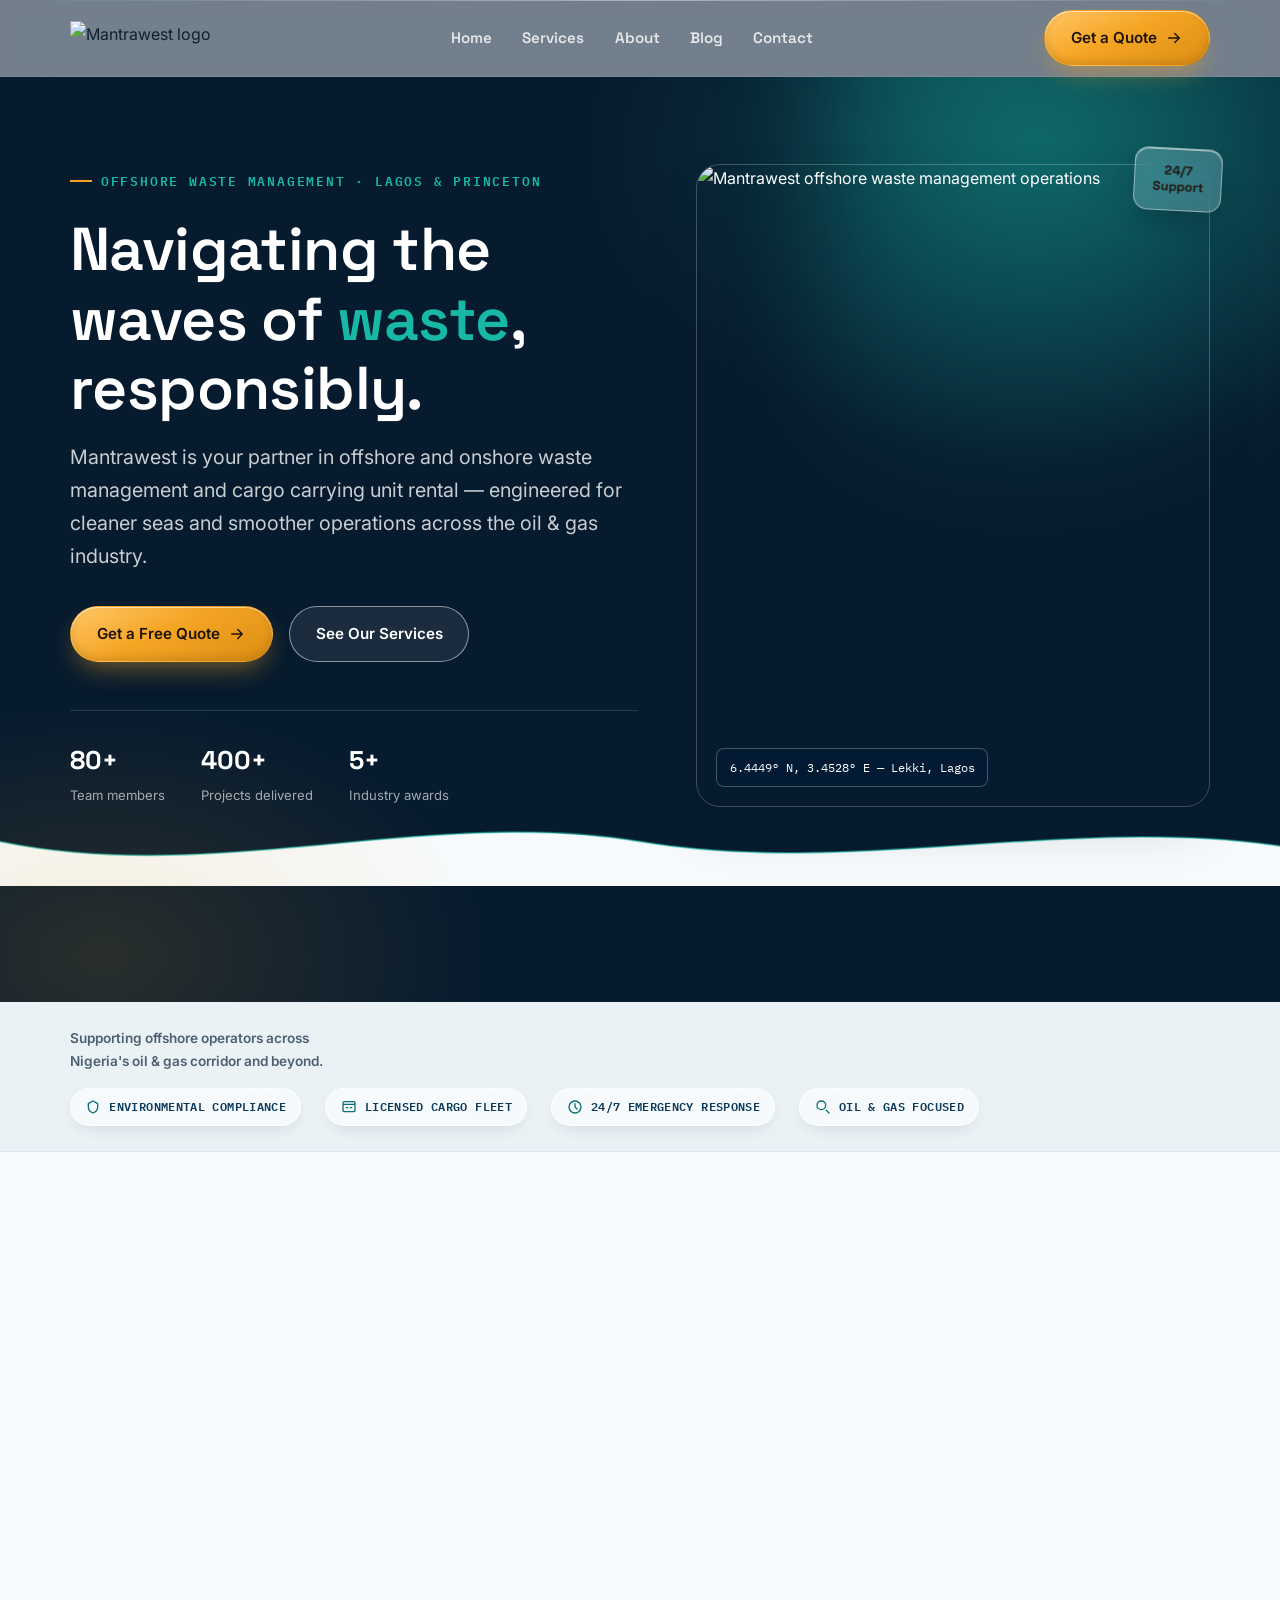
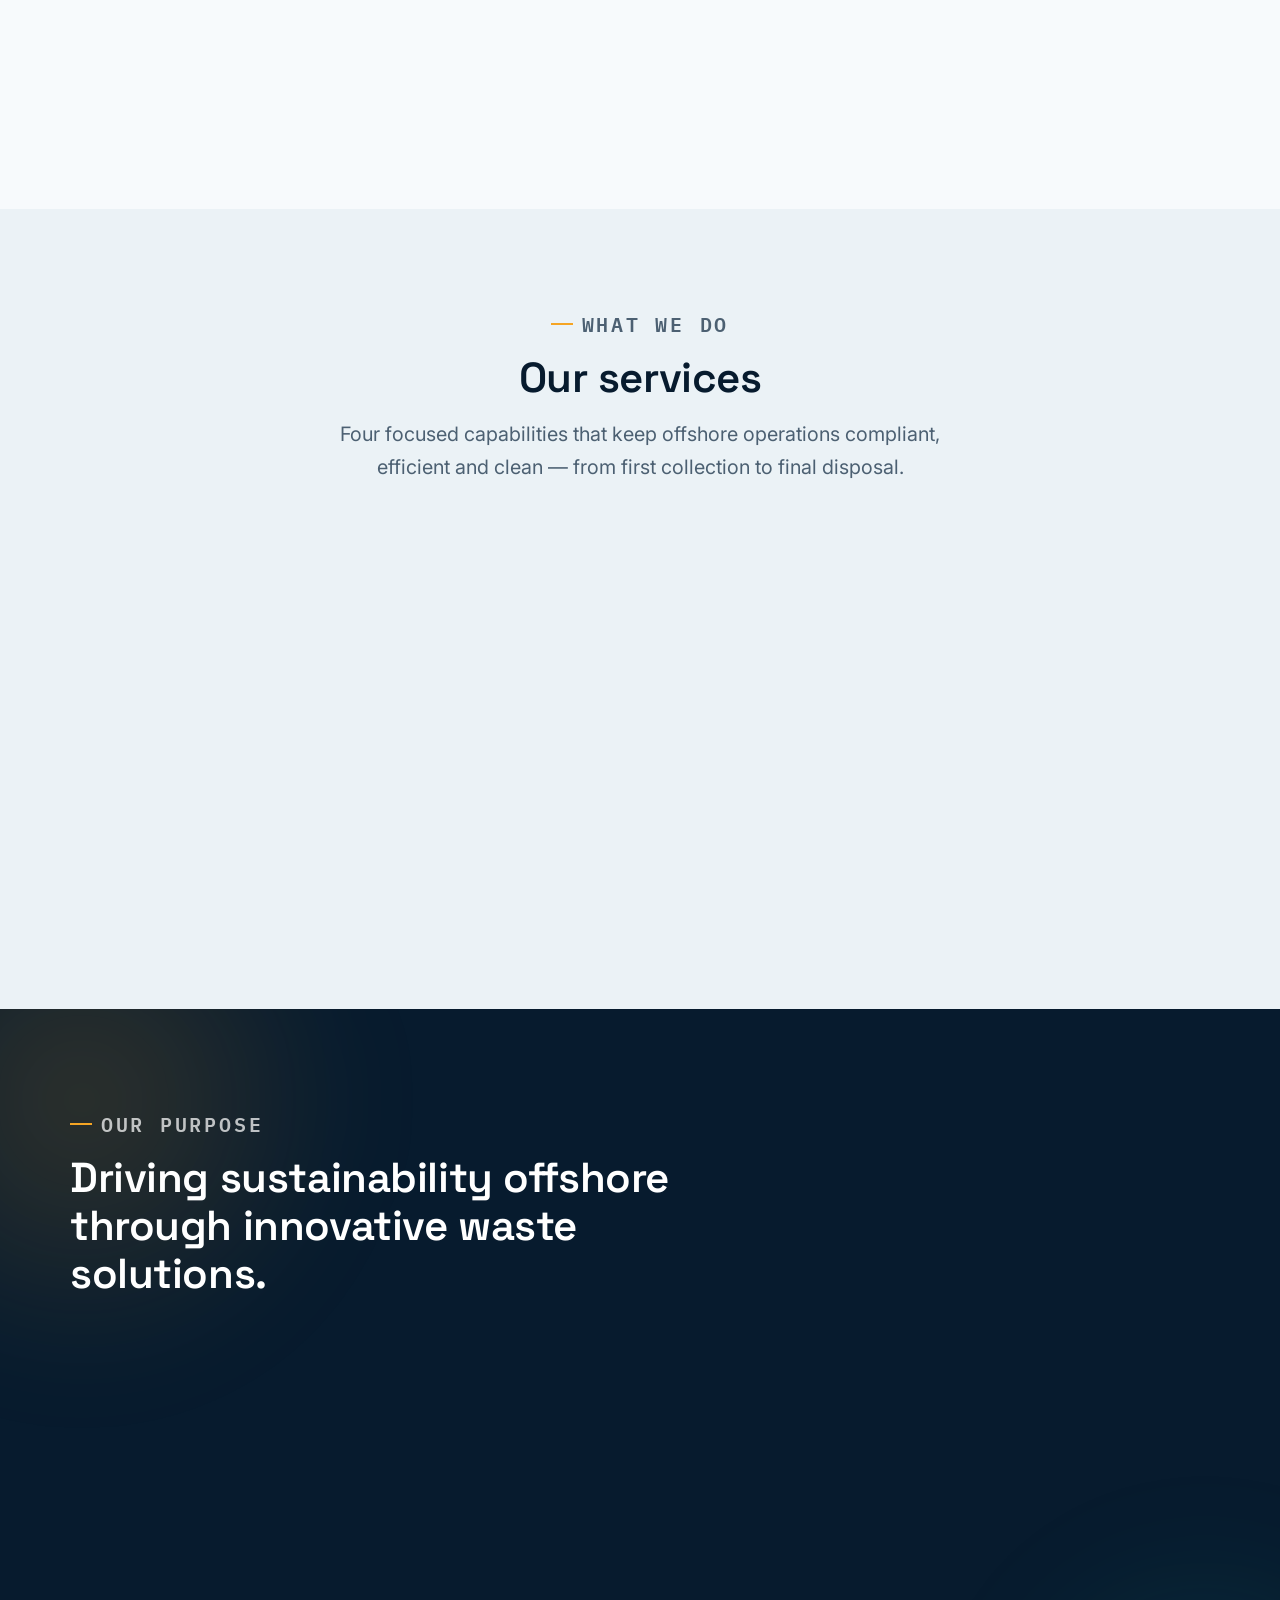
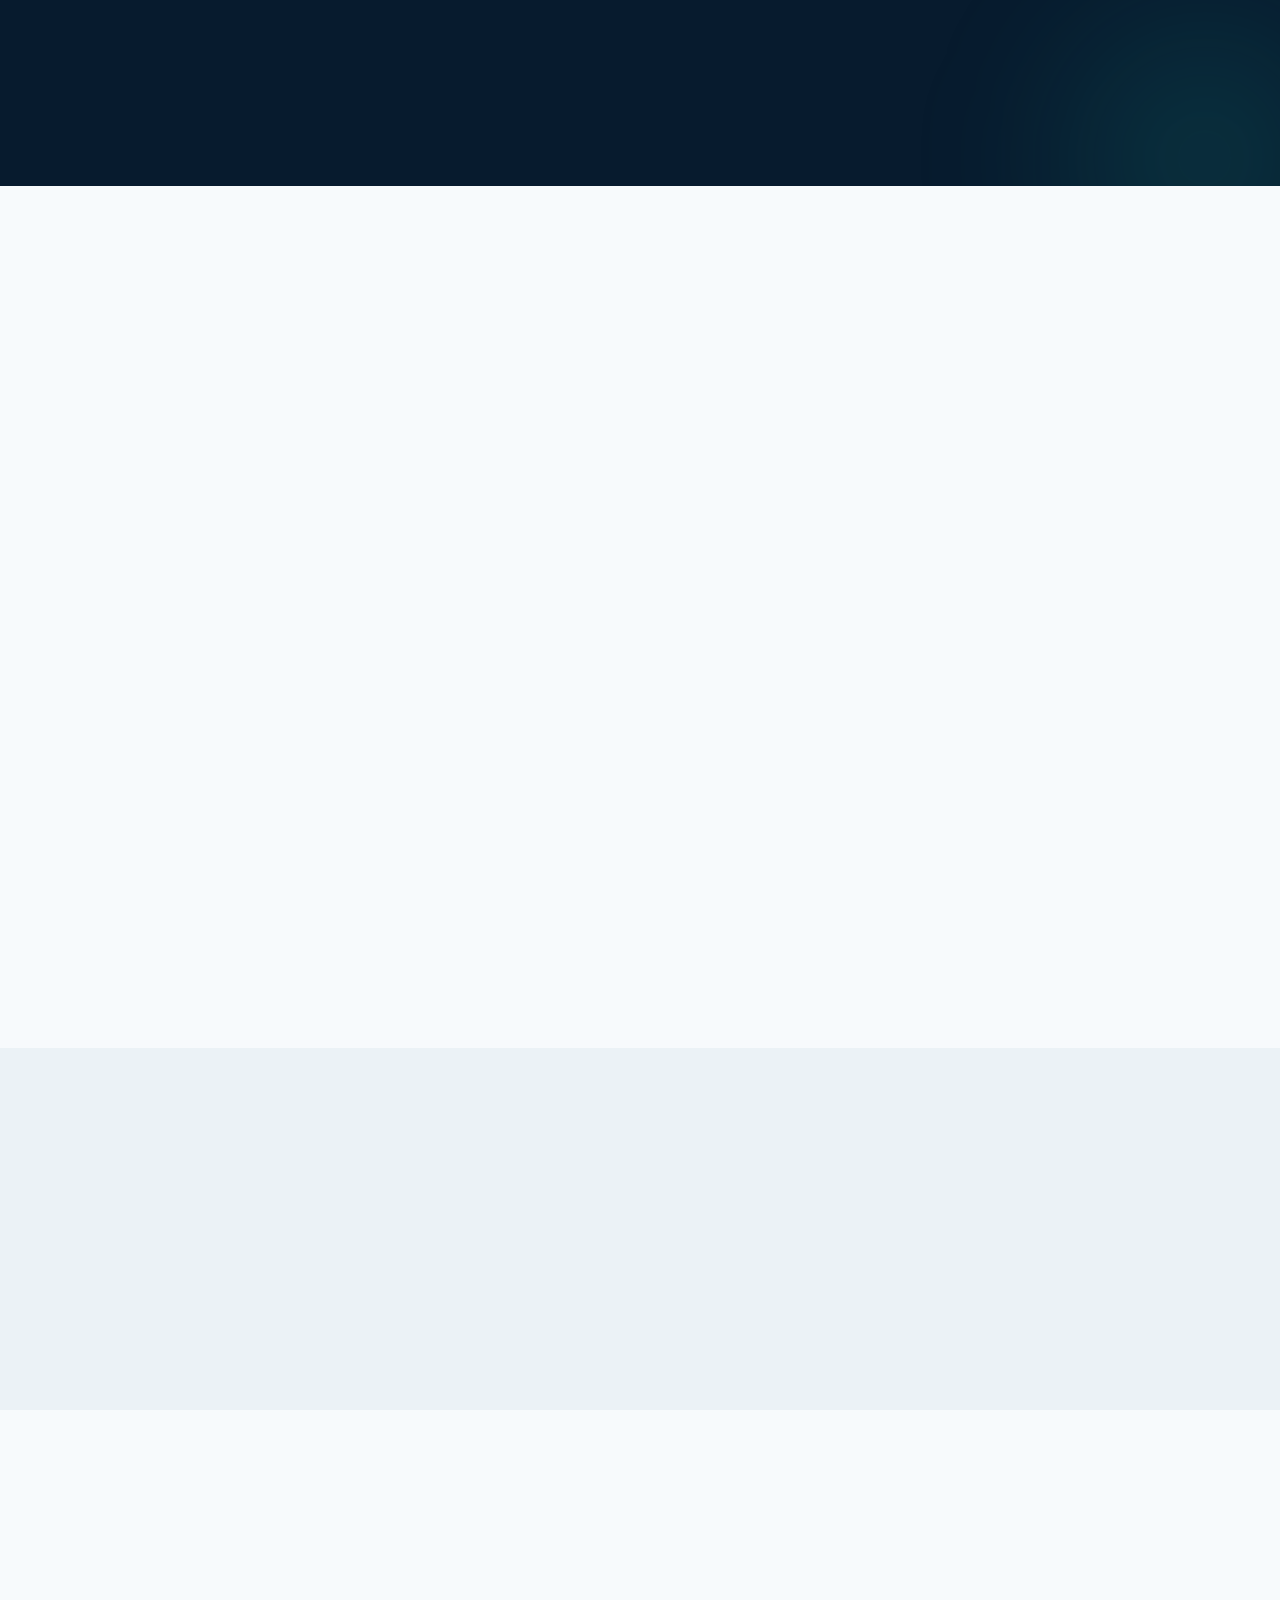
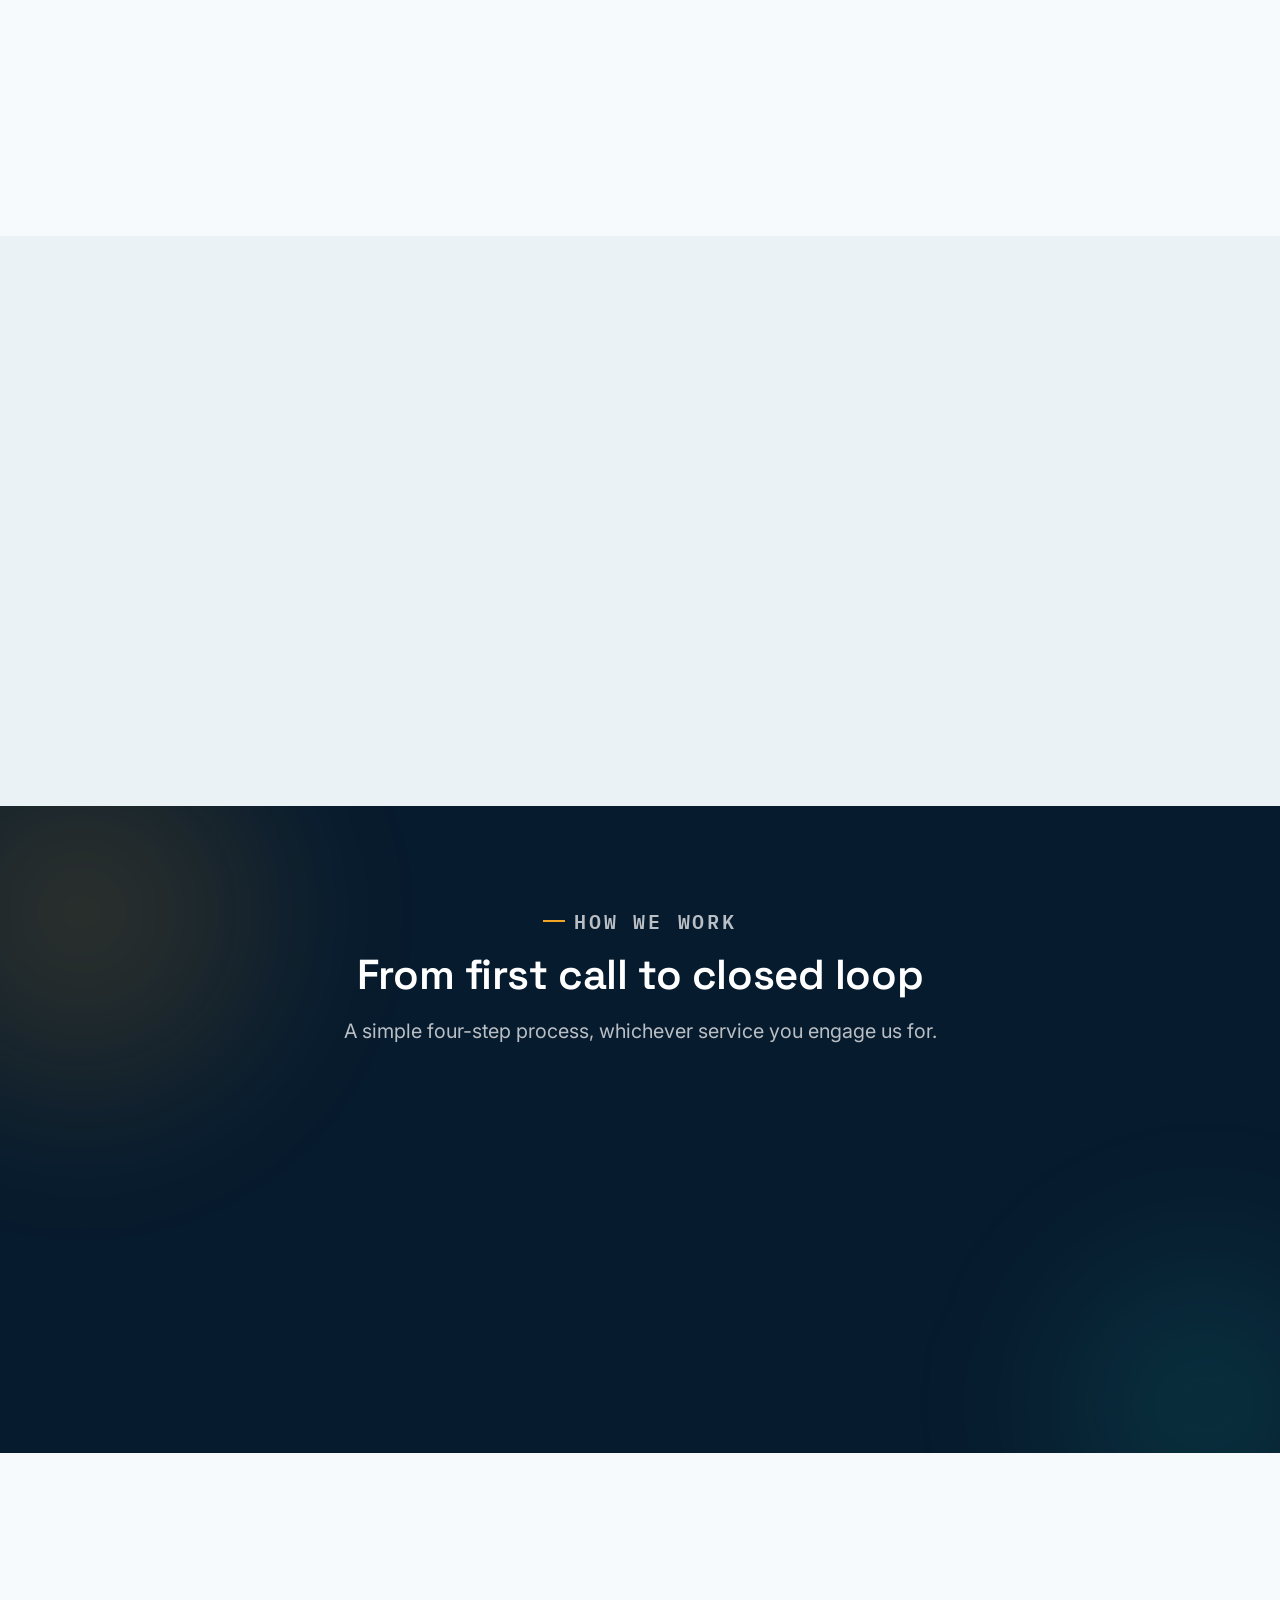
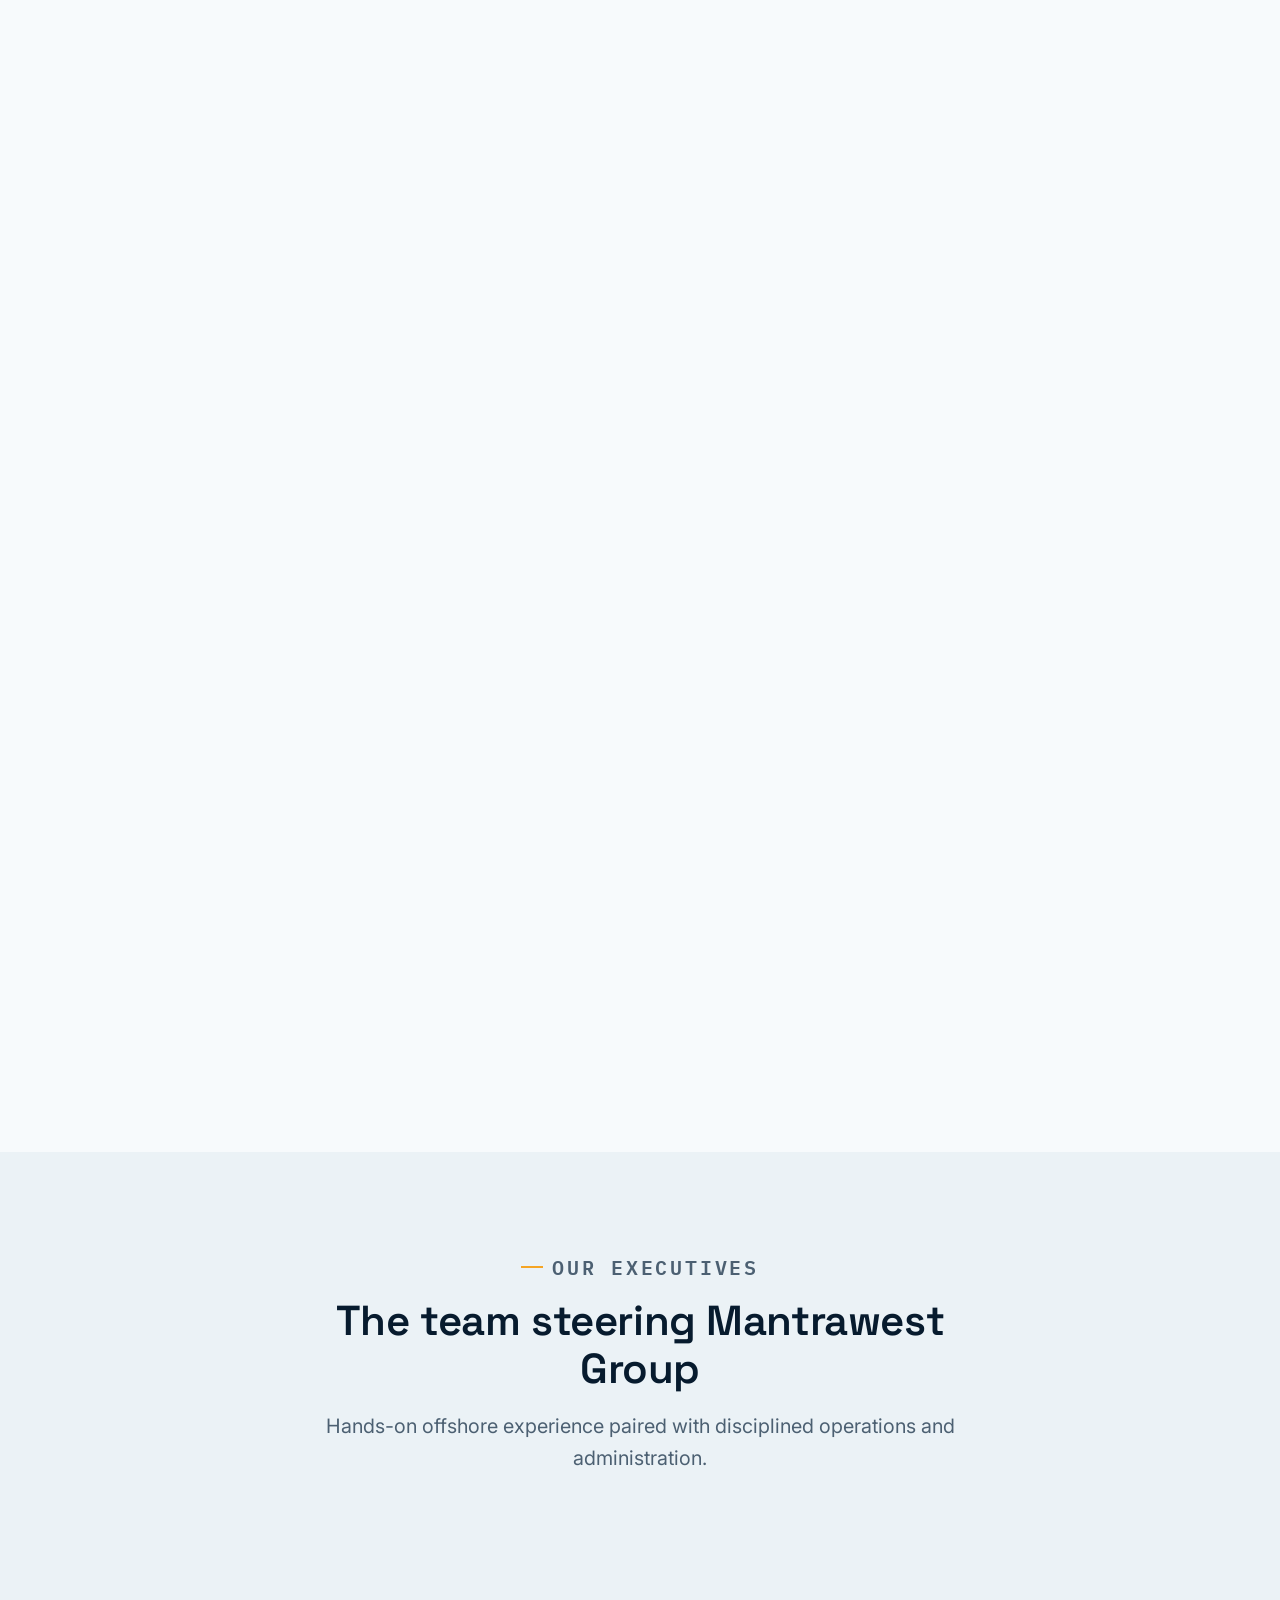
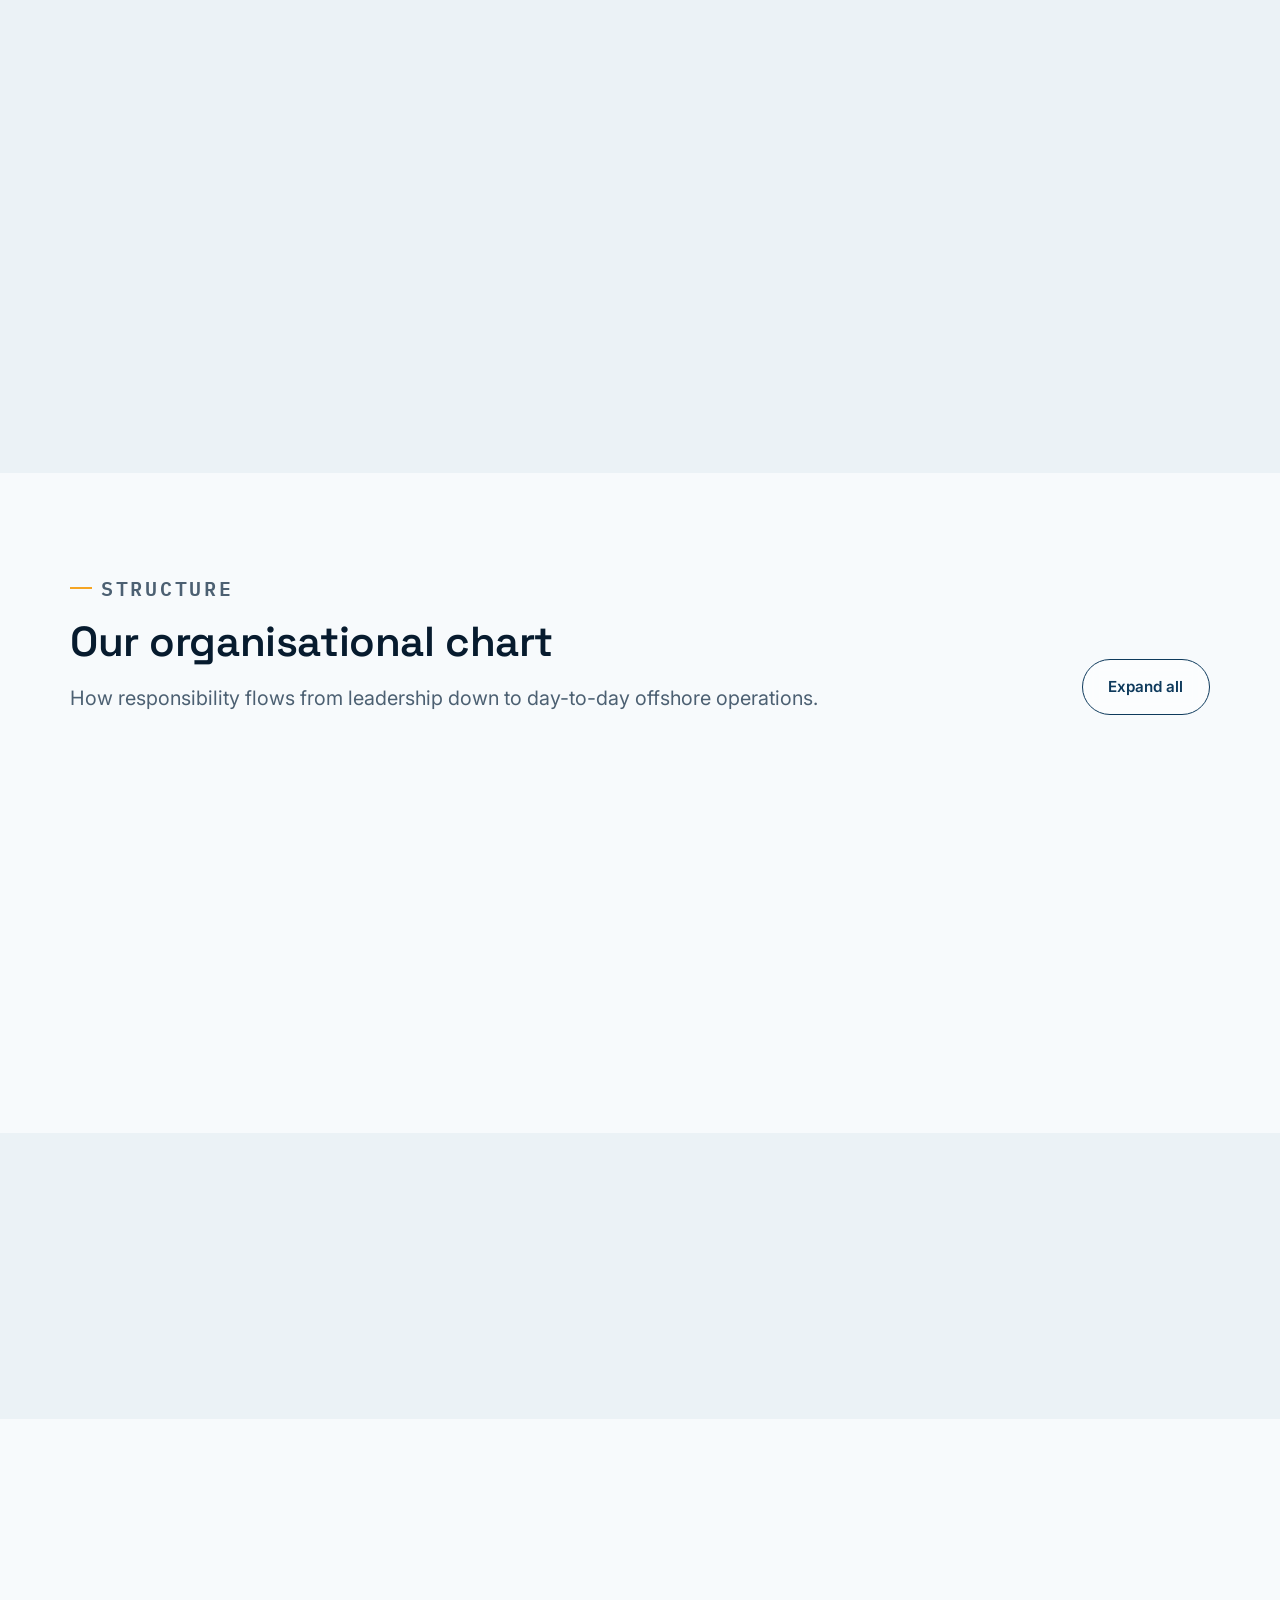
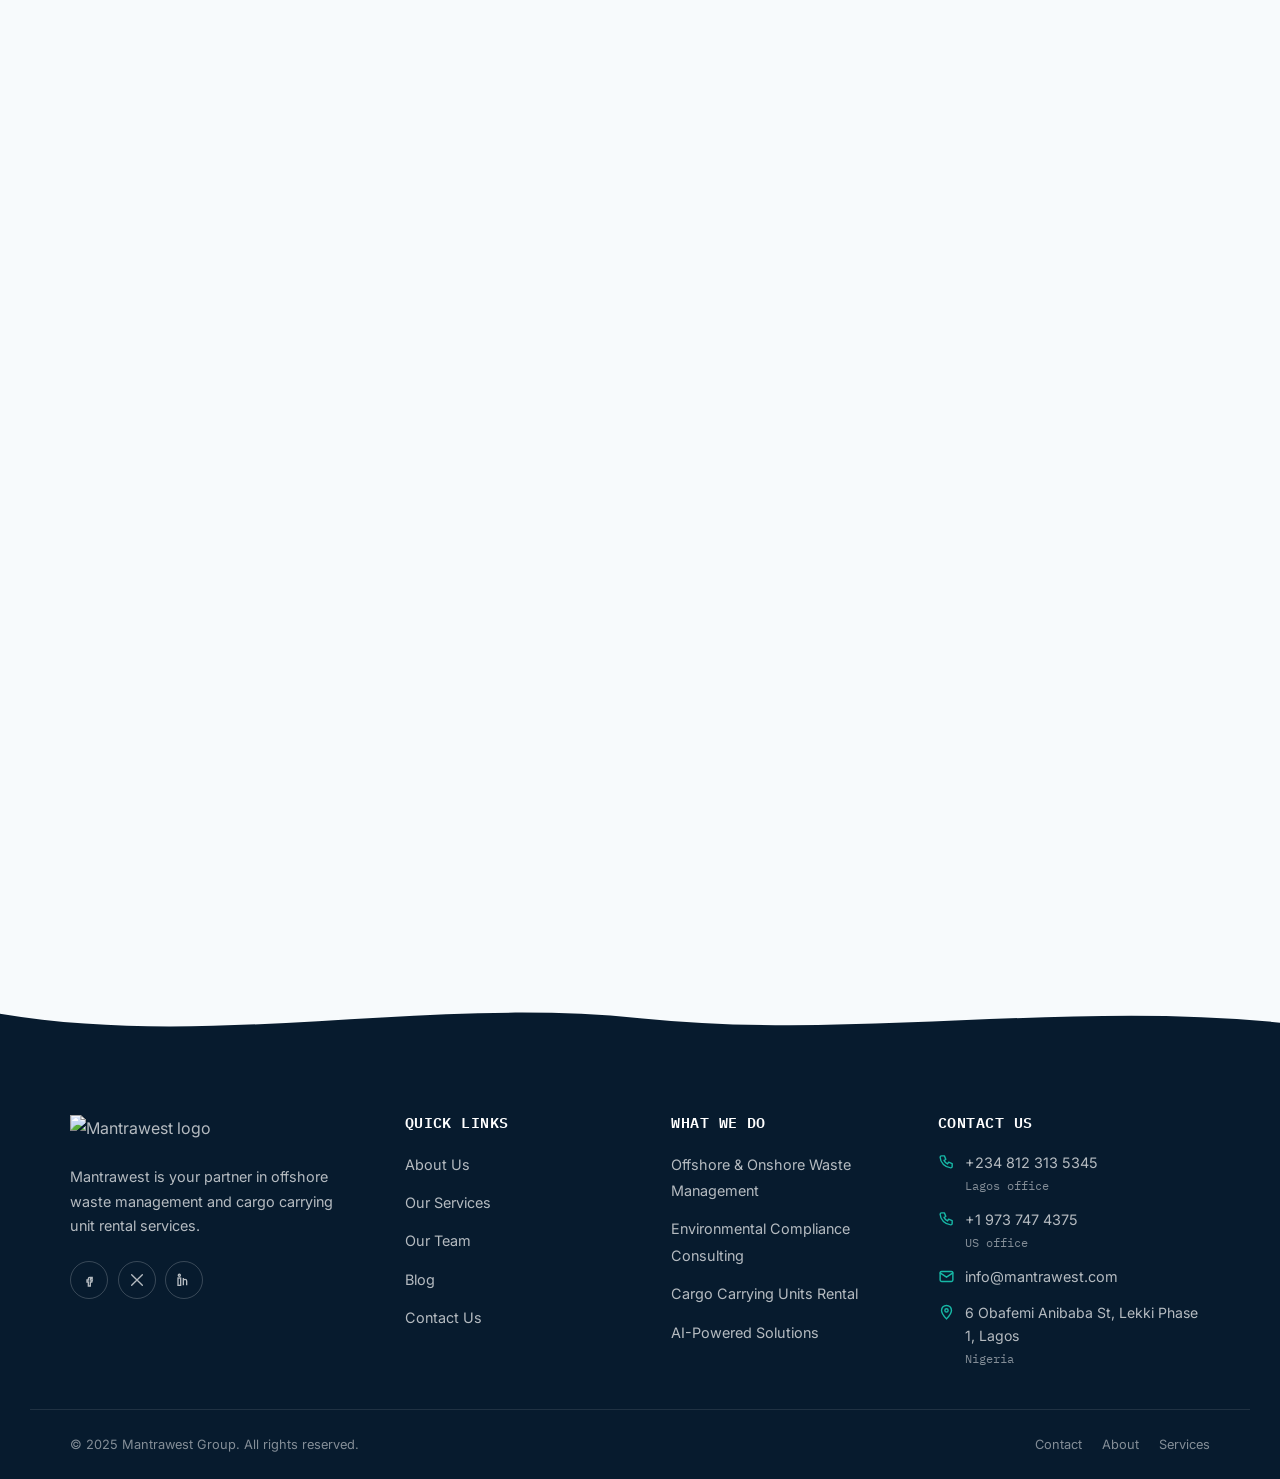
==== index.html @ 7d17df95 "Refactor code structure for improved readability and maintainability" ====
<!DOCTYPE html>
<html lang="en">
<head>
<meta charset="UTF-8">
<meta name="viewport" content="width=device-width, initial-scale=1.0">
<title>Mantrawest | Offshore Waste Management, Compliance &amp; Cargo Unit Rental — Lagos</title>
<meta name="description" content="Mantrawest delivers offshore &amp; onshore waste management, environmental compliance consulting, cargo carrying unit rental and AI-powered solutions for the oil &amp; gas industry, based in Lagos, Nigeria.">
<link rel="canonical" href="https://mantrawest.com/">
<meta property="og:type" content="website">
<meta property="og:title" content="Mantrawest | Navigating the Waves of Waste">
<meta property="og:description" content="Offshore solutions for cleaner seas and smoother operations.">
<meta property="og:image" content="https://mantrawest.com/public/waste/adminAssets/images/about/about_1738656775.jpg">
<meta name="theme-color" content="#071B2E">
<link rel="icon" href="https://mantrawest.com/waste/frontpageAssets/images/logo/logo-02.png">
<link rel="preconnect" href="https://fonts.googleapis.com">
<link rel="preconnect" href="https://fonts.gstatic.com" crossorigin>
<link href="https://fonts.googleapis.com/css2?family=Space+Grotesk:wght@500;600;700&family=Inter:wght@400;500;600;700&family=IBM+Plex+Mono:wght@500;600&display=swap" rel="stylesheet">
<link rel="stylesheet" href="style.css">
</head>
<body data-page="onepage">
<a class="skip-link" href="#main">Skip to main content</a>
<div class="scroll-progress" id="scrollProgress" aria-hidden="true"></div>
<span id="top"></span>

<header class="site-header">
  <div class="container header-inner">
    <a href="#top" class="brand" aria-label="Mantrawest — Home">
      <img src="https://mantrawest.com/waste/frontpageAssets/images/logo/logo-02.png" alt="Mantrawest logo" class="brand-logo" width="150" height="34">
    </a>
    <nav class="main-nav" id="mainNav" aria-label="Primary">
      <ul class="nav-list">
        <li><a href="#top" class="nav-link" data-nav="home">Home</a></li>
        <li><a href="#services-page" class="nav-link" data-nav="services">Services</a></li>
        <li><a href="#about" class="nav-link" data-nav="about">About</a></li>
        <li><a href="#blog" class="nav-link" data-nav="blog">Blog</a></li>
        <li><a href="#quote-form" class="nav-link" data-nav="contact">Contact</a></li>
      </ul>
      <button type="button" class="nav-portal-link" data-open-modal>Client login →</button>
    </nav>
    <div class="header-actions">
      <a href="#quote-form" class="btn btn-amber header-cta">
        Get a Quote
        <svg viewBox="0 0 24 24" fill="none" stroke="currentColor" stroke-width="2"><path stroke-linecap="round" stroke-linejoin="round" d="M5 12h14m-6-6l6 6-6 6"/></svg>
      </a>
      <button type="button" class="nav-toggle" id="navToggle" aria-expanded="false" aria-controls="mainNav" aria-label="Open menu">
        <span class="nav-toggle-bar"></span><span class="nav-toggle-bar"></span><span class="nav-toggle-bar"></span>
      </button>
    </div>
  </div>
</header>
<div class="nav-backdrop" id="navBackdrop"></div>

<main id="main">


  <!-- ============================== HERO ============================== -->
  <section class="hero">
    <div class="container hero-grid">
      <div class="hero-copy">
        <p class="eyebrow">Offshore Waste Management · Lagos &amp; Princeton</p>
        <h1>Navigating the waves of <em>waste</em>, responsibly.</h1>
        <p class="hero-lead">Mantrawest is your partner in offshore and onshore waste management and cargo carrying unit rental — engineered for cleaner seas and smoother operations across the oil &amp; gas industry.</p>
        <div class="hero-actions">
          <a href="#quote-form" class="btn btn-amber">
            Get a Free Quote
            <svg viewBox="0 0 24 24" fill="none" stroke="currentColor" stroke-width="2"><path stroke-linecap="round" stroke-linejoin="round" d="M5 12h14m-6-6l6 6-6 6"/></svg>
          </a>
          <a href="#services" class="btn btn-outline-light">See Our Services</a>
        </div>
        <div class="hero-stats">
          <div class="hero-stat"><b>80+</b><span>Team members</span></div>
          <div class="hero-stat"><b>400+</b><span>Projects delivered</span></div>
          <div class="hero-stat"><b>5+</b><span>Industry awards</span></div>
        </div>
      </div>

      <div class="hero-media">
        <div class="hero-badge">24/7<br>Support</div>
        <div class="hero-media-frame glass-shine">
          <img src="https://mantrawest.com/public/waste/adminAssets/images/about/about_1738656775.jpg" alt="Mantrawest offshore waste management operations" width="640" height="800" loading="eager">
        </div>
        <div class="hero-coord">6.4449° N, 3.4528° E — Lekki, Lagos</div>
      </div>
    </div>

    <svg class="depth-divider" viewBox="0 0 1440 90" preserveAspectRatio="none" aria-hidden="true">
      <path d="M0,40 C 240,90 480,0 720,40 C 960,80 1200,10 1440,45 L1440,90 L0,90 Z" fill="var(--foam)"/>
      <path d="M0,40 C 240,90 480,0 720,40 C 960,80 1200,10 1440,45" fill="none" stroke="rgba(23,184,166,.55)" stroke-width="2"/>
    </svg>
  </section>

  <!-- ============================== TRUST STRIP ============================== -->
  <div class="trust-strip">
    <div class="container trust-strip-inner">
      <p class="trust-strip-label">Supporting offshore operators across Nigeria's oil &amp; gas corridor and beyond.</p>
      <div class="trust-badges">
        <span class="trust-badge"><svg viewBox="0 0 24 24" fill="none" stroke="currentColor" stroke-width="2"><path stroke-linecap="round" stroke-linejoin="round" d="M12 3l7 4v5c0 4.5-3 7.5-7 9-4-1.5-7-4.5-7-9V7l7-4z"/></svg>Environmental compliance</span>
        <span class="trust-badge"><svg viewBox="0 0 24 24" fill="none" stroke="currentColor" stroke-width="2"><path stroke-linecap="round" stroke-linejoin="round" d="M21 8V6a2 2 0 00-2-2H5a2 2 0 00-2 2v2m18 0v9a2 2 0 01-2 2H5a2 2 0 01-2-2V8m18 0H3m5 5h2m4 0h2"/></svg>Licensed cargo fleet</span>
        <span class="trust-badge"><svg viewBox="0 0 24 24" fill="none" stroke="currentColor" stroke-width="2"><circle cx="12" cy="12" r="9"/><path stroke-linecap="round" stroke-linejoin="round" d="M12 7v5l3 3"/></svg>24/7 emergency response</span>
        <span class="trust-badge"><svg viewBox="0 0 24 24" fill="none" stroke="currentColor" stroke-width="2"><path stroke-linecap="round" stroke-linejoin="round" d="M9.5 3a6.5 6.5 0 100 13 6.5 6.5 0 000-13zM21 21l-4.35-4.35"/></svg>Oil &amp; gas focused</span>
      </div>
    </div>
  </div>

  <!-- ============================== ABOUT PREVIEW ============================== -->
  <section class="section" id="about-preview">
    <div class="container">
      <div class="split reveal">
        <div class="split-media">
          <img src="https://mantrawest.com/public/waste/frontpageAssets/images/about/about-1.jpg" alt="Mantrawest team reviewing offshore waste operations" width="560" height="460" loading="lazy">
          <div class="split-media-tag">
            <svg viewBox="0 0 24 24" fill="none" stroke="currentColor" stroke-width="2"><path stroke-linecap="round" stroke-linejoin="round" d="M12 3l7 4v5c0 4.5-3 7.5-7 9-4-1.5-7-4.5-7-9V7l7-4z"/></svg>
            <div><b>Since day one</b><span>Compliance-first operations</span></div>
          </div>
        </div>
        <div class="split-copy">
          <p class="eyebrow">About Mantrawest</p>
          <h2>We strive to safeguard our oceans and empower our clients.</h2>
          <p style="color:var(--ink-soft); font-size:var(--fs-lead); margin-top:1rem;">We're dedicated to reliable cargo carrying unit rental, expert waste collection and disposal, environmental compliance consulting, and customised waste solutions — delivered with integrity, collaboration and continuous improvement.</p>
          <ul class="check-list">
            <li><svg viewBox="0 0 24 24" fill="none" stroke="currentColor" stroke-width="2"><path stroke-linecap="round" stroke-linejoin="round" d="M5 13l4 4L19 7"/></svg>Offshore &amp; onshore waste collection and disposal</li>
            <li><svg viewBox="0 0 24 24" fill="none" stroke="currentColor" stroke-width="2"><path stroke-linecap="round" stroke-linejoin="round" d="M5 13l4 4L19 7"/></svg>Environmental compliance consulting</li>
            <li><svg viewBox="0 0 24 24" fill="none" stroke="currentColor" stroke-width="2"><path stroke-linecap="round" stroke-linejoin="round" d="M5 13l4 4L19 7"/></svg>Cargo carrying unit rental and logistics</li>
            <li><svg viewBox="0 0 24 24" fill="none" stroke="currentColor" stroke-width="2"><path stroke-linecap="round" stroke-linejoin="round" d="M5 13l4 4L19 7"/></svg>AI-powered monitoring and reporting</li>
          </ul>
          <a href="#about" class="btn btn-outline-dark" style="margin-top:1.75rem;">
            Learn more about us
            <svg viewBox="0 0 24 24" fill="none" stroke="currentColor" stroke-width="2"><path stroke-linecap="round" stroke-linejoin="round" d="M5 12h14m-6-6l6 6-6 6"/></svg>
          </a>
        </div>
      </div>
    </div>
  </section>

  <!-- ============================== SERVICES ============================== -->
  <section class="section section--alt" id="services">
    <div class="container">
      <div class="section-head center">
        <p class="eyebrow">What we do</p>
        <h2>Our services</h2>
        <p>Four focused capabilities that keep offshore operations compliant, efficient and clean — from first collection to final disposal.</p>
      </div>

      <div class="grid grid-4">
        <div class="service-card glass-shine reveal">
          <div class="service-card-icon"><svg viewBox="0 0 24 24" fill="none" stroke="currentColor" stroke-width="2"><path stroke-linecap="round" stroke-linejoin="round" d="M7 7l-3 5 3 5M17 7l3 5-3 5M14 4l-4 16"/></svg></div>
          <h3>Offshore &amp; Onshore Waste Management</h3>
          <p>Specialised waste handling for the oil &amp; gas industry, ensuring proper disposal and full environmental compliance at every stage.</p>
          <a href="#quote-form" class="btn-ghost" data-service-request="offshore-onshore-waste-management-solutions">
            Request this service
            <svg viewBox="0 0 24 24" fill="none" stroke="currentColor" stroke-width="2"><path stroke-linecap="round" stroke-linejoin="round" d="M5 12h14m-6-6l6 6-6 6"/></svg>
          </a>
        </div>

        <div class="service-card glass-shine reveal reveal-delay-1">
          <div class="service-card-icon"><svg viewBox="0 0 24 24" fill="none" stroke="currentColor" stroke-width="2"><path stroke-linecap="round" stroke-linejoin="round" d="M12 3l7 4v5c0 4.5-3 7.5-7 9-4-1.5-7-4.5-7-9V7l7-4z M9.5 12l1.8 1.8L15 10"/></svg></div>
          <h3>Environmental Compliance Consulting</h3>
          <p>Helping clients navigate complex regulations and maintain compliance with environmental standards for offshore waste management.</p>
          <a href="#quote-form" class="btn-ghost" data-service-request="environmental-compliance-consulting">
            Request this service
            <svg viewBox="0 0 24 24" fill="none" stroke="currentColor" stroke-width="2"><path stroke-linecap="round" stroke-linejoin="round" d="M5 12h14m-6-6l6 6-6 6"/></svg>
          </a>
        </div>

        <div class="service-card glass-shine reveal reveal-delay-2">
          <div class="service-card-icon"><svg viewBox="0 0 24 24" fill="none" stroke="currentColor" stroke-width="2"><rect x="3" y="7" width="18" height="12" rx="1.5"/><path stroke-linecap="round" stroke-linejoin="round" d="M3 12h18M9 7v12m6-12v12"/></svg></div>
          <h3>Cargo Carrying Units Rental</h3>
          <p>A wide range of cargo containers and units available for efficient transportation and storage of materials offshore.</p>
          <a href="#quote-form" class="btn-ghost" data-service-request="cargo-carrying-units-rental">
            Request this service
            <svg viewBox="0 0 24 24" fill="none" stroke="currentColor" stroke-width="2"><path stroke-linecap="round" stroke-linejoin="round" d="M5 12h14m-6-6l6 6-6 6"/></svg>
          </a>
        </div>

        <div class="service-card glass-shine reveal reveal-delay-3">
          <div class="service-card-icon"><svg viewBox="0 0 24 24" fill="none" stroke="currentColor" stroke-width="2"><path stroke-linecap="round" stroke-linejoin="round" d="M12 2v4M12 18v4M4.9 4.9l2.8 2.8M16.3 16.3l2.8 2.8M2 12h4m12 0h4M4.9 19.1l2.8-2.8M16.3 7.7l2.8-2.8"/><circle cx="12" cy="12" r="3.2"/></svg></div>
          <h3>AI-Powered Solutions</h3>
          <p>Predictive analytics and automated reporting that help clients forecast waste volumes and streamline compliance workflows.</p>
          <a href="#quote-form" class="btn-ghost" data-service-request="ai-powered-solutions">
            Request this service
            <svg viewBox="0 0 24 24" fill="none" stroke="currentColor" stroke-width="2"><path stroke-linecap="round" stroke-linejoin="round" d="M5 12h14m-6-6l6 6-6 6"/></svg>
          </a>
        </div>
      </div>
    </div>
  </section>

  <!-- ============================== MISSION / VISION ============================== -->
  <section class="section section--dark" id="mission-vision">
    <div class="container">
      <div class="section-head">
        <p class="eyebrow">Our purpose</p>
        <h2>Driving sustainability offshore through innovative waste solutions.</h2>
      </div>
      <div class="mv-grid">
        <div class="mv-card glass-shine reveal">
          <p class="eyebrow">Mission</p>
          <h3>Smart, tailored service</h3>
          <p>Our mission is to drive progress and sustainability through smart, tailored services that meet the unique needs of every client we serve.</p>
        </div>
        <div class="mv-card glass-shine reveal reveal-delay-1">
          <p class="eyebrow">Vision</p>
          <h3>Premier industry leadership</h3>
          <p>To be the premier provider of offshore waste management solutions, driving sustainability and excellence in every aspect of our operations.</p>
        </div>
      </div>

      <div class="pillars">
        <div class="pillar reveal">
          <svg viewBox="0 0 24 24" fill="none" stroke="currentColor" stroke-width="2"><path stroke-linecap="round" stroke-linejoin="round" d="M12 3l7 4v5c0 4.5-3 7.5-7 9-4-1.5-7-4.5-7-9V7l7-4z"/></svg>
          <div><h4>Environmental stewardship</h4><p>Leading with technologies and practices that minimise offshore waste and protect marine ecosystems.</p></div>
        </div>
        <div class="pillar reveal reveal-delay-1">
          <svg viewBox="0 0 24 24" fill="none" stroke="currentColor" stroke-width="2"><path stroke-linecap="round" stroke-linejoin="round" d="M12 2l2.4 6.6L21 11l-6.6 2.4L12 20l-2.4-6.6L3 11l6.6-2.4z"/></svg>
          <div><h4>Global sustainability leadership</h4><p>Setting the standard for responsible business practice across every market we operate in.</p></div>
        </div>
        <div class="pillar reveal reveal-delay-2">
          <svg viewBox="0 0 24 24" fill="none" stroke="currentColor" stroke-width="2"><circle cx="12" cy="12" r="9"/><path stroke-linecap="round" stroke-linejoin="round" d="M8.5 12.5l2.3 2.3L16 9.5"/></svg>
          <div><h4>Client-centric excellence</h4><p>Exceeding expectations with tailored solutions and unmatched expertise in every engagement.</p></div>
        </div>
      </div>
    </div>
  </section>

  <!-- ============================== WHY CHOOSE US ============================== -->
  <section class="section" id="why-choose-us">
    <div class="container">
      <div class="split reverse reveal">
        <div class="split-media">
          <img src="https://mantrawest.com/waste/adminAssets/images/about/about_1738779586.jpg" alt="Mantrawest offshore waste handling in progress" width="560" height="460" loading="lazy">
        </div>
        <div class="split-copy">
          <p class="eyebrow">Why choose us</p>
          <h2>We strive to safeguard our oceans and empower our clients.</h2>
          <p style="color:var(--ink-soft); font-size:var(--fs-lead); margin-top:1rem;">From collection to compliance reporting, our team brings hands-on offshore experience and round-the-clock support to every engagement.</p>
        </div>
      </div>

      <div class="grid grid-3 mt-lg">
        <div class="value-card glass-shine reveal">
          <div class="value-card-icon"><svg viewBox="0 0 24 24" fill="none" stroke="currentColor" stroke-width="2"><path stroke-linecap="round" stroke-linejoin="round" d="M12 3l7 4v5c0 4.5-3 7.5-7 9-4-1.5-7-4.5-7-9V7l7-4z"/></svg></div>
          <h3>Environmental responsibility</h3>
          <p>Sustainable practice in every service we offer, minimising environmental impact and protecting marine ecosystems.</p>
        </div>
        <div class="value-card glass-shine reveal reveal-delay-1">
          <div class="value-card-icon"><svg viewBox="0 0 24 24" fill="none" stroke="currentColor" stroke-width="2"><path stroke-linecap="round" stroke-linejoin="round" d="M20 7l-9 9-5-5M4 17l4 4M20 17l-4 4"/></svg></div>
          <h3>Expertise &amp; experience</h3>
          <p>Years of industry experience behind every project, delivering solutions tailored to your specific operational needs.</p>
        </div>
        <div class="value-card glass-shine reveal reveal-delay-2">
          <div class="value-card-icon"><svg viewBox="0 0 24 24" fill="none" stroke="currentColor" stroke-width="2"><circle cx="12" cy="12" r="9"/><path stroke-linecap="round" stroke-linejoin="round" d="M12 7v5l3 3"/></svg></div>
          <h3>24/7 customer support</h3>
          <p>A dedicated support team on call around the clock for concerns, emergencies and uninterrupted operations.</p>
        </div>
      </div>
    </div>
  </section>

  <!-- ============================== STATS ============================== -->
  <section class="section section--alt" id="stats">
    <div class="container">
      <div class="stats-band reveal">
        <div class="stat-block">
          <div class="stat-num" data-count-to="80"><span class="stat-num-value">0</span><small>+</small></div>
          <div class="stat-label">Team members</div>
        </div>
        <div class="stat-block">
          <div class="stat-num" data-count-to="400"><span class="stat-num-value">0</span><small>+</small></div>
          <div class="stat-label">Projects delivered</div>
        </div>
        <div class="stat-block">
          <div class="stat-num" data-count-to="110"><span class="stat-num-value">0</span><small>K+ t</small></div>
          <div class="stat-label">Waste responsibly managed</div>
        </div>
        <div class="stat-block">
          <div class="stat-num" data-count-to="5"><span class="stat-num-value">0</span><small>+</small></div>
          <div class="stat-label">Industry awards</div>
        </div>
      </div>
    </div>
  </section>

  <!-- ============================== CTA BANNER ============================== -->
  <section class="section" style="padding-top:0;">
    <div class="container">
      <div class="cta-banner reveal">
        <div class="cta-banner-copy">
          <h2>Ready to streamline your offshore operations?</h2>
          <p>Tell us about your site, vessel or facility — we'll put together a tailored waste management and compliance plan within one business day.</p>
        </div>
        <div class="cta-banner-actions">
          <a href="#quote-form" class="btn btn-amber">Get a Free Quote</a>
          <a href="tel:+2348123135345" class="btn btn-outline-light">
            <svg viewBox="0 0 24 24" fill="none" stroke="currentColor" stroke-width="2"><path stroke-linecap="round" stroke-linejoin="round" d="M5 4h4l2 5-2.5 1.5a11 11 0 005 5L15 13l5 2v4a2 2 0 01-2 2A16 16 0 013 6a2 2 0 012-2z"/></svg>
            Call us now
          </a>
        </div>
      </div>
    </div>
  </section>



<section id="services-page" class="section-anchor">

<!-- ============================== SERVICE 1 ============================== -->
  <section class="section" id="offshore-onshore-waste-management-solutions">
    <div class="container">
      <div class="split reveal">
        <div class="split-media">
          <img src="https://mantrawest.com/public/waste/adminAssets/images/services/service_1738113810.jpg" alt="Offshore and onshore waste management operations" width="560" height="420" loading="lazy">
        </div>
        <div class="split-copy">
          <p class="eyebrow">Service 01</p>
          <h2>Offshore &amp; Onshore Waste Management Solutions</h2>
          <p style="color:var(--ink-soft); font-size:var(--fs-lead); margin-top:1rem;">We specialise in offshore and onshore waste management, with a primary focus on the oil &amp; gas industry — ensuring proper disposal and environmental compliance at every step.</p>
          <ul class="check-list">
            <li><svg viewBox="0 0 24 24" fill="none" stroke="currentColor" stroke-width="2"><path stroke-linecap="round" stroke-linejoin="round" d="M5 13l4 4L19 7"/></svg>Hazardous &amp; non-hazardous waste segregation</li>
            <li><svg viewBox="0 0 24 24" fill="none" stroke="currentColor" stroke-width="2"><path stroke-linecap="round" stroke-linejoin="round" d="M5 13l4 4L19 7"/></svg>Offshore-to-onshore collection logistics</li>
            <li><svg viewBox="0 0 24 24" fill="none" stroke="currentColor" stroke-width="2"><path stroke-linecap="round" stroke-linejoin="round" d="M5 13l4 4L19 7"/></svg>Licensed, traceable disposal and documentation</li>
          </ul>
          <a href="#quote-form" class="btn btn-outline-dark" style="margin-top:1.75rem;" data-service-request="offshore-onshore-waste-management-solutions">
            Request this service
            <svg viewBox="0 0 24 24" fill="none" stroke="currentColor" stroke-width="2"><path stroke-linecap="round" stroke-linejoin="round" d="M5 12h14m-6-6l6 6-6 6"/></svg>
          </a>
        </div>
      </div>
    </div>
  </section>

  <!-- ============================== SERVICE 2 ============================== -->
  <section class="section section--alt" id="environmental-compliance-consulting">
    <div class="container">
      <div class="split reverse reveal">
        <div class="split-media">
          <img src="https://mantrawest.com/public/waste/adminAssets/images/services/service_1738114006.jpg" alt="Environmental compliance consulting session" width="560" height="420" loading="lazy">
        </div>
        <div class="split-copy">
          <p class="eyebrow">Service 02</p>
          <h2>Environmental Compliance Consulting</h2>
          <p style="color:var(--ink-soft); font-size:var(--fs-lead); margin-top:1rem;">We help clients navigate complex regulations and maintain compliance with environmental standards for offshore waste management, reducing risk at every stage of operation.</p>
          <ul class="check-list">
            <li><svg viewBox="0 0 24 24" fill="none" stroke="currentColor" stroke-width="2"><path stroke-linecap="round" stroke-linejoin="round" d="M5 13l4 4L19 7"/></svg>Regulatory gap assessments &amp; audits</li>
            <li><svg viewBox="0 0 24 24" fill="none" stroke="currentColor" stroke-width="2"><path stroke-linecap="round" stroke-linejoin="round" d="M5 13l4 4L19 7"/></svg>Permit &amp; documentation support</li>
            <li><svg viewBox="0 0 24 24" fill="none" stroke="currentColor" stroke-width="2"><path stroke-linecap="round" stroke-linejoin="round" d="M5 13l4 4L19 7"/></svg>Ongoing compliance monitoring</li>
          </ul>
          <a href="#quote-form" class="btn btn-outline-dark" style="margin-top:1.75rem;" data-service-request="environmental-compliance-consulting">
            Request this service
            <svg viewBox="0 0 24 24" fill="none" stroke="currentColor" stroke-width="2"><path stroke-linecap="round" stroke-linejoin="round" d="M5 12h14m-6-6l6 6-6 6"/></svg>
          </a>
        </div>
      </div>
    </div>
  </section>

  <!-- ============================== SERVICE 3 ============================== -->
  <section class="section" id="cargo-carrying-units-rental">
    <div class="container">
      <div class="split reveal">
        <div class="split-media">
          <img src="https://mantrawest.com/public/waste/adminAssets/images/services/service_1738114458.png" alt="Cargo carrying units available for rental" width="560" height="420" loading="lazy">
        </div>
        <div class="split-copy">
          <p class="eyebrow">Service 03</p>
          <h2>Cargo Carrying Units Rental</h2>
          <p style="color:var(--ink-soft); font-size:var(--fs-lead); margin-top:1rem;">A wide range of cargo containers and units for efficient transportation and storage of materials offshore, sized and configured to your operation.</p>
          <ul class="check-list">
            <li><svg viewBox="0 0 24 24" fill="none" stroke="currentColor" stroke-width="2"><path stroke-linecap="round" stroke-linejoin="round" d="M5 13l4 4L19 7"/></svg>Flexible short and long-term rental terms</li>
            <li><svg viewBox="0 0 24 24" fill="none" stroke="currentColor" stroke-width="2"><path stroke-linecap="round" stroke-linejoin="round" d="M5 13l4 4L19 7"/></svg>Offshore-rated container options</li>
            <li><svg viewBox="0 0 24 24" fill="none" stroke="currentColor" stroke-width="2"><path stroke-linecap="round" stroke-linejoin="round" d="M5 13l4 4L19 7"/></svg>Delivery, tracking and maintenance included</li>
          </ul>
          <a href="#quote-form" class="btn btn-outline-dark" style="margin-top:1.75rem;" data-service-request="cargo-carrying-units-rental">
            Request this service
            <svg viewBox="0 0 24 24" fill="none" stroke="currentColor" stroke-width="2"><path stroke-linecap="round" stroke-linejoin="round" d="M5 12h14m-6-6l6 6-6 6"/></svg>
          </a>
        </div>
      </div>
    </div>
  </section>

  <!-- ============================== SERVICE 4 ============================== -->
  <section class="section section--alt" id="ai-powered-solutions">
    <div class="container">
      <div class="split reverse reveal">
        <div class="split-media">
          <img src="https://mantrawest.com/public/waste/adminAssets/images/services/service_1738114546.jpg" alt="AI-powered monitoring dashboard for waste operations" width="560" height="420" loading="lazy">
        </div>
        <div class="split-copy">
          <p class="eyebrow">Service 04</p>
          <h2>AI-Powered Solutions</h2>
          <p style="color:var(--ink-soft); font-size:var(--fs-lead); margin-top:1rem;">Predictive analytics and automated reporting that help clients forecast waste volumes, flag compliance risks early, and streamline day-to-day reporting.</p>
          <ul class="check-list">
            <li><svg viewBox="0 0 24 24" fill="none" stroke="currentColor" stroke-width="2"><path stroke-linecap="round" stroke-linejoin="round" d="M5 13l4 4L19 7"/></svg>Waste-volume forecasting</li>
            <li><svg viewBox="0 0 24 24" fill="none" stroke="currentColor" stroke-width="2"><path stroke-linecap="round" stroke-linejoin="round" d="M5 13l4 4L19 7"/></svg>Automated compliance document review</li>
            <li><svg viewBox="0 0 24 24" fill="none" stroke="currentColor" stroke-width="2"><path stroke-linecap="round" stroke-linejoin="round" d="M5 13l4 4L19 7"/></svg>Real-time operations dashboards</li>
          </ul>
          <a href="#quote-form" class="btn btn-outline-dark" style="margin-top:1.75rem;" data-service-request="ai-powered-solutions">
            Request this service
            <svg viewBox="0 0 24 24" fill="none" stroke="currentColor" stroke-width="2"><path stroke-linecap="round" stroke-linejoin="round" d="M5 12h14m-6-6l6 6-6 6"/></svg>
          </a>
        </div>
      </div>
    </div>
  </section>

  <!-- ============================== PROCESS ============================== -->
  <section class="section section--dark">
    <div class="container">
      <div class="section-head center">
        <p class="eyebrow">How we work</p>
        <h2>From first call to closed loop</h2>
        <p>A simple four-step process, whichever service you engage us for.</p>
      </div>
      <div class="grid grid-4">
        <div class="mv-card glass-shine reveal">
          <p class="eyebrow">Step 01</p>
          <h3>Assess</h3>
          <p>We review your site, vessel or facility and current waste streams or compliance gaps.</p>
        </div>
        <div class="mv-card glass-shine reveal reveal-delay-1">
          <p class="eyebrow">Step 02</p>
          <h3>Plan</h3>
          <p>We scope a tailored plan — equipment, schedule and documentation — and share a clear quote.</p>
        </div>
        <div class="mv-card glass-shine reveal reveal-delay-2">
          <p class="eyebrow">Step 03</p>
          <h3>Execute</h3>
          <p>Our team mobilises collection, rental units, or consulting support on your timeline.</p>
        </div>
        <div class="mv-card glass-shine reveal reveal-delay-3">
          <p class="eyebrow">Step 04</p>
          <h3>Report</h3>
          <p>You receive clear documentation and reporting, with 24/7 support for anything that comes up.</p>
        </div>
      </div>
    </div>
  </section>

  <section class="section" style="padding-top:0;">
    <div class="container">
      <div class="cta-banner reveal">
        <div class="cta-banner-copy">
          <h2>Not sure which service you need?</h2>
          <p>Tell us a bit about your operation and we'll recommend the right combination of services.</p>
        </div>
        <div class="cta-banner-actions">
          <a href="#quote-form" class="btn btn-amber">Talk to our team</a>
        </div>
      </div>
    </div>
  </section>


</section>


<section id="about" class="section-anchor">


  <!-- ============================== PAGE HERO ============================== -->
<!-- ============================== MISSION / VISION / GOAL ============================== -->
  <section class="section" style="padding-bottom:0;">
    <div class="container">
      <div class="grid grid-3">
        <div class="value-card glass-shine reveal">
          <div class="value-card-icon"><svg viewBox="0 0 24 24" fill="none" stroke="currentColor" stroke-width="2"><path stroke-linecap="round" stroke-linejoin="round" d="M12 3l7 4v5c0 4.5-3 7.5-7 9-4-1.5-7-4.5-7-9V7l7-4z"/></svg></div>
          <h3>Why choose us</h3>
          <p>We combine offshore operational experience with a genuine commitment to marine environmental protection.</p>
        </div>
        <div class="value-card glass-shine reveal reveal-delay-1">
          <div class="value-card-icon"><svg viewBox="0 0 24 24" fill="none" stroke="currentColor" stroke-width="2"><path stroke-linecap="round" stroke-linejoin="round" d="M12 2v4M12 18v4M4.9 4.9l2.8 2.8M16.3 16.3l2.8 2.8M2 12h4m12 0h4M4.9 19.1l2.8-2.8M16.3 7.7l2.8-2.8"/><circle cx="12" cy="12" r="3.2"/></svg></div>
          <h3>Our mission</h3>
          <p>Driving sustainability offshore through innovative, tailored waste management solutions.</p>
        </div>
        <div class="value-card glass-shine reveal reveal-delay-2">
          <div class="value-card-icon"><svg viewBox="0 0 24 24" fill="none" stroke="currentColor" stroke-width="2"><circle cx="12" cy="12" r="9"/><path stroke-linecap="round" stroke-linejoin="round" d="M8.5 12.5l2.3 2.3L16 9.5"/></svg></div>
          <h3>Our goal</h3>
          <p>To be the premier provider of offshore waste management, excelling in every part of our operations.</p>
        </div>
      </div>
    </div>
  </section>

  <!-- ============================== COMPANY NARRATIVE ============================== -->
  <section class="section" id="about-company">
    <div class="container">
      <div class="split reveal">
        <div class="split-media">
          <img src="https://mantrawest.com/public/waste/adminAssets/images/about/about_1738758578.jpg" alt="Mantrawest Group leadership at work" width="560" height="460" loading="lazy">
          <div class="split-media-tag">
            <svg viewBox="0 0 24 24" fill="none" stroke="currentColor" stroke-width="2"><circle cx="9" cy="8" r="3.2"/><path stroke-linecap="round" stroke-linejoin="round" d="M2.5 20a6.5 6.5 0 0113 0"/><circle cx="17.5" cy="9" r="2.6"/><path stroke-linecap="round" stroke-linejoin="round" d="M15 20a5.5 5.5 0 016.5 0"/></svg>
            <div><b>80+ people</b><span>Across two continents</span></div>
          </div>
        </div>
        <div class="split-copy">
          <p class="eyebrow">Mantrawest Group</p>
          <h2>A trusted partner across waste management, compliance and innovation.</h2>
          <p style="color:var(--ink-soft); font-size:var(--fs-lead); margin-top:1rem;">Mantrawest Group is a leader in delivering comprehensive solutions that span waste management, environmental compliance and AI-powered innovation. With a forward-thinking approach, we aim to be the trusted partner our clients rely on to achieve their operational goals.</p>
          <ul class="check-list">
            <li><svg viewBox="0 0 24 24" fill="none" stroke="currentColor" stroke-width="2"><path stroke-linecap="round" stroke-linejoin="round" d="M5 13l4 4L19 7"/></svg>Offshore &amp; onshore waste management</li>
            <li><svg viewBox="0 0 24 24" fill="none" stroke="currentColor" stroke-width="2"><path stroke-linecap="round" stroke-linejoin="round" d="M5 13l4 4L19 7"/></svg>Environmental compliance consulting</li>
            <li><svg viewBox="0 0 24 24" fill="none" stroke="currentColor" stroke-width="2"><path stroke-linecap="round" stroke-linejoin="round" d="M5 13l4 4L19 7"/></svg>Cargo carrying units rental</li>
            <li><svg viewBox="0 0 24 24" fill="none" stroke="currentColor" stroke-width="2"><path stroke-linecap="round" stroke-linejoin="round" d="M5 13l4 4L19 7"/></svg>AI-powered solutions</li>
          </ul>
          <a href="#services" class="btn btn-outline-dark" style="margin-top:1.75rem;">
            Explore our services
            <svg viewBox="0 0 24 24" fill="none" stroke="currentColor" stroke-width="2"><path stroke-linecap="round" stroke-linejoin="round" d="M5 12h14m-6-6l6 6-6 6"/></svg>
          </a>
        </div>
      </div>
    </div>
  </section>

  <!-- ============================== EXECUTIVES ============================== -->
  <section class="section section--alt" id="about-team">
    <div class="container">
      <div class="section-head center">
        <p class="eyebrow">Our executives</p>
        <h2>The team steering Mantrawest Group</h2>
        <p>Hands-on offshore experience paired with disciplined operations and administration.</p>
      </div>
      <div class="grid grid-3">
        <div class="team-card reveal">
          <div class="team-photo glass-shine">
            <img src="https://mantrawest.com/public/waste/adminAssets/images/team/benu-yaba-david-1738662578.png" alt="Portrait of Benu Yaba David" width="360" height="410" loading="lazy">
            <div class="team-social">
              <a href="https://www.facebook.com" target="_blank" rel="noopener" aria-label="Benu Yaba David on Facebook"><svg viewBox="0 0 24 24" fill="none" stroke="currentColor" stroke-width="2"><path d="M15 8h-2a2 2 0 00-2 2v2H9v3h2v6h3v-6h2.2l.8-3H14v-1.5c0-.6.3-1 1-1h1.8V8z"/></svg></a>
              <a href="https://x.com" target="_blank" rel="noopener" aria-label="Benu Yaba David on X"><svg viewBox="0 0 24 24" fill="none" stroke="currentColor" stroke-width="2"><path stroke-linecap="round" stroke-linejoin="round" d="M4 4l16 16M20 4L4 20"/></svg></a>
              <a href="https://www.linkedin.com" target="_blank" rel="noopener" aria-label="Benu Yaba David on LinkedIn"><svg viewBox="0 0 24 24" fill="none" stroke="currentColor" stroke-width="2"><rect x="3" y="9" width="4" height="11"/><circle cx="5" cy="5" r="1.6"/><path d="M11 20v-6.5a2.5 2.5 0 015 0V20M11 9v11"/></svg></a>
            </div>
          </div>
          <h3>Benu Yaba David</h3>
          <span>Founder &amp; CEO</span>
        </div>
        <div class="team-card reveal reveal-delay-1">
          <div class="team-photo glass-shine">
            <img src="https://mantrawest.com/public/waste/adminAssets/images/team/joy-makana-1738663178.png" alt="Portrait of Joy Makana" width="360" height="410" loading="lazy">
            <div class="team-social">
              <a href="https://www.facebook.com" target="_blank" rel="noopener" aria-label="Joy Makana on Facebook"><svg viewBox="0 0 24 24" fill="none" stroke="currentColor" stroke-width="2"><path d="M15 8h-2a2 2 0 00-2 2v2H9v3h2v6h3v-6h2.2l.8-3H14v-1.5c0-.6.3-1 1-1h1.8V8z"/></svg></a>
              <a href="https://www.linkedin.com" target="_blank" rel="noopener" aria-label="Joy Makana on LinkedIn"><svg viewBox="0 0 24 24" fill="none" stroke="currentColor" stroke-width="2"><rect x="3" y="9" width="4" height="11"/><circle cx="5" cy="5" r="1.6"/><path d="M11 20v-6.5a2.5 2.5 0 015 0V20M11 9v11"/></svg></a>
            </div>
          </div>
          <h3>Joy Makana</h3>
          <span>General Manager</span>
        </div>
        <div class="team-card reveal reveal-delay-2">
          <div class="team-photo glass-shine">
            <img src="https://mantrawest.com/public/waste/adminAssets/images/team/heather-b-knupp-1741883500.png" alt="Portrait of Heather B Knupp" width="360" height="410" loading="lazy">
            <div class="team-social">
              <a href="https://www.facebook.com" target="_blank" rel="noopener" aria-label="Heather B Knupp on Facebook"><svg viewBox="0 0 24 24" fill="none" stroke="currentColor" stroke-width="2"><path d="M15 8h-2a2 2 0 00-2 2v2H9v3h2v6h3v-6h2.2l.8-3H14v-1.5c0-.6.3-1 1-1h1.8V8z"/></svg></a>
              <a href="https://x.com" target="_blank" rel="noopener" aria-label="Heather B Knupp on X"><svg viewBox="0 0 24 24" fill="none" stroke="currentColor" stroke-width="2"><path stroke-linecap="round" stroke-linejoin="round" d="M4 4l16 16M20 4L4 20"/></svg></a>
              <a href="https://www.linkedin.com" target="_blank" rel="noopener" aria-label="Heather B Knupp on LinkedIn"><svg viewBox="0 0 24 24" fill="none" stroke="currentColor" stroke-width="2"><rect x="3" y="9" width="4" height="11"/><circle cx="5" cy="5" r="1.6"/><path d="M11 20v-6.5a2.5 2.5 0 015 0V20M11 9v11"/></svg></a>
            </div>
          </div>
          <h3>Heather B Knupp</h3>
          <span>General Operations</span>
        </div>
      </div>
    </div>
  </section>

  <!-- ============================== ORG CHART ============================== -->
  <section class="section" id="about-org-chart">
    <div class="container">
      <div class="section-head" style="display:flex; flex-wrap:wrap; align-items:flex-end; justify-content:space-between; gap:1rem; max-width:none;">
        <div>
          <p class="eyebrow">Structure</p>
          <h2>Our organisational chart</h2>
          <p>How responsibility flows from leadership down to day-to-day offshore operations.</p>
        </div>
        <button type="button" class="btn btn-outline-dark" id="orgExpandAll" data-state="closed">Expand all</button>
      </div>

      <div class="org-chart reveal">
        <div class="org-root">
          <svg viewBox="0 0 24 24" fill="none" stroke="currentColor" stroke-width="2"><path stroke-linecap="round" stroke-linejoin="round" d="M12 2l2.4 6.6L21 11l-6.6 2.4L12 20l-2.4-6.6L3 11l6.6-2.4z"/></svg>
          Chief Executive Officer
        </div>

        <div class="org-branches">
          <div class="org-branch" data-open="false">
            <button type="button" class="org-branch-toggle" aria-expanded="false">
              <span>Chief Financial Officer</span>
              <span class="org-branch-count">2 reports</span>
              <svg class="chev" viewBox="0 0 24 24" fill="none" stroke="currentColor" stroke-width="2"><path stroke-linecap="round" stroke-linejoin="round" d="M6 9l6 6 6-6"/></svg>
            </button>
            <div class="org-branch-panel"><div>
              <ul class="org-role-list">
                <li>Senior Finance Manager</li>
                <li>Senior Accountant</li>
              </ul>
            </div></div>
          </div>

          <div class="org-branch" data-open="false">
            <button type="button" class="org-branch-toggle" aria-expanded="false">
              <span>Chief Operating Officer</span>
              <span class="org-branch-count">6 reports</span>
              <svg class="chev" viewBox="0 0 24 24" fill="none" stroke="currentColor" stroke-width="2"><path stroke-linecap="round" stroke-linejoin="round" d="M6 9l6 6 6-6"/></svg>
            </button>
            <div class="org-branch-panel"><div>
              <ul class="org-role-list">
                <li>Offshore Operations Manager</li>
                <li>Onshore Operations Manager</li>
                <li>Vessel Management Manager</li>
                <li>Waste Manager</li>
                <li>Recycling Manager</li>
                <li>Sustainability &amp; CSR Manager</li>
              </ul>
            </div></div>
          </div>

          <div class="org-branch" data-open="false">
            <button type="button" class="org-branch-toggle" aria-expanded="false">
              <span>Chief Administrative Officer</span>
              <span class="org-branch-count">8 reports</span>
              <svg class="chev" viewBox="0 0 24 24" fill="none" stroke="currentColor" stroke-width="2"><path stroke-linecap="round" stroke-linejoin="round" d="M6 9l6 6 6-6"/></svg>
            </button>
            <div class="org-branch-panel"><div>
              <ul class="org-role-list">
                <li>Human Resource Manager</li>
                <li>Facility Manager</li>
                <li>Procurement Manager</li>
                <li>Sales &amp; Marketing Manager</li>
                <li>Logistics Manager</li>
                <li>Legal Compliance Manager</li>
                <li>Risk &amp; Safety Manager</li>
                <li>IT Manager</li>
              </ul>
            </div></div>
          </div>
        </div>
      </div>
    </div>
  </section>

  <!-- ============================== CTA ============================== -->
  <section class="section section--alt" style="padding-top:0;">
    <div class="container">
      <div class="cta-banner reveal">
        <div class="cta-banner-copy">
          <h2>Want to work with our team?</h2>
          <p>Whether it's a single vessel or a full offshore facility, we'll scope the right waste and compliance plan for you.</p>
        </div>
        <div class="cta-banner-actions">
          <a href="#quote-form" class="btn btn-amber">Get in touch</a>
        </div>
      </div>
    </div>
  </section>


</section>


<section id="blog" class="section-anchor">


  <!-- ============================== PAGE HERO ============================== -->
<!-- ============================== FEATURED POST ============================== -->
  <section class="section" style="padding-bottom:2rem;">
    <div class="container">
      <div style="max-width:420px; margin-inline:auto;">
        <div class="blog-card glass-shine reveal">
          <div class="blog-card-media">
            <svg viewBox="0 0 24 24" fill="none" stroke="currentColor" stroke-width="1.5"><path stroke-linecap="round" stroke-linejoin="round" d="M3 21h18M5 21V7l7-4 7 4v14M9 21v-6h6v6M9 12h.01M15 12h.01M9 9h.01M15 9h.01"/></svg>
          </div>
          <div class="blog-card-body">
            <span class="blog-tag">Company news</span>
            <h3>Mantrawest Real Estate Tokenization</h3>
            <p>A look at how Mantrawest Group is exploring tokenization within its wider portfolio of ventures.</p>
            <a href="https://mantrawest.com/tokenization" target="_blank" rel="noopener" class="btn-ghost" style="margin-top:auto; padding-top:1rem;">
              Read the full article
              <svg viewBox="0 0 24 24" fill="none" stroke="currentColor" stroke-width="2"><path stroke-linecap="round" stroke-linejoin="round" d="M5 12h14m-6-6l6 6-6 6"/></svg>
            </a>
          </div>
        </div>
      </div>
    </div>
  </section>

  <!-- ============================== EMPTY STATE / COMING SOON ============================== -->
  <section class="section section--alt">
    <div class="container">
      <div class="empty-state reveal">
        <div class="empty-state-icon">
          <svg viewBox="0 0 24 24" fill="none" stroke="currentColor" stroke-width="2"><path stroke-linecap="round" stroke-linejoin="round" d="M12 8v4l3 3M12 3a9 9 0 100 18 9 9 0 000-18z"/></svg>
        </div>
        <h2>More articles are on the way</h2>
        <p>We're building out a library of field notes on offshore compliance, waste handling and cargo logistics. Leave your email and we'll let you know the moment new insights go live.</p>

        <form id="newsletterForm" class="newsletter-form" style="justify-content:center; margin-inline:auto;" novalidate>
          <label for="newsletterEmail" class="visually-hidden">Email address</label>
          <input type="email" id="newsletterEmail" name="email" placeholder="you@company.com" autocomplete="email" required>
          <button type="submit" class="btn btn-amber">Notify me</button>
        </form>
        <p id="newsletterStatus" style="font-size:.85rem; margin-top:.75rem; min-height:1.2em;" aria-live="polite"></p>
      </div>
    </div>
  </section>

  <section class="section" style="padding-top:2.5rem;">
    <div class="container">
      <div class="cta-banner reveal">
        <div class="cta-banner-copy">
          <h2>Have a question in the meantime?</h2>
          <p>Skip the wait and talk to our team directly about your offshore waste, compliance or cargo needs.</p>
        </div>
        <div class="cta-banner-actions">
          <a href="#quote-form" class="btn btn-amber">Contact us</a>
        </div>
      </div>
    </div>
  </section>


</section>




  <!-- ============================== PAGE HERO ============================== -->
<!-- ============================== CONTACT INFO CARDS ============================== -->
  <div class="container contact-cards">
    <div class="grid grid-3">
      <div class="contact-card glass-shine reveal">
        <div class="contact-card-icon"><svg viewBox="0 0 24 24" fill="none" stroke="currentColor" stroke-width="2"><rect x="3" y="5" width="18" height="14" rx="2"/><path stroke-linecap="round" stroke-linejoin="round" d="M3 7l9 6 9-6"/></svg></div>
        <div>
          <h3>Email us</h3>
          <a href="mailto:info@mantrawest.com">info@mantrawest.com</a>
          <p>We reply within one business day.</p>
        </div>
      </div>
      <div class="contact-card glass-shine reveal reveal-delay-1">
        <div class="contact-card-icon"><svg viewBox="0 0 24 24" fill="none" stroke="currentColor" stroke-width="2"><path stroke-linecap="round" stroke-linejoin="round" d="M5 4h4l2 5-2.5 1.5a11 11 0 005 5L15 13l5 2v4a2 2 0 01-2 2A16 16 0 013 6a2 2 0 012-2z"/></svg></div>
        <div>
          <h3>Call us</h3>
          <a href="tel:+2348123135345">+234 812 313 5345</a>
          <a href="tel:+19737474375">+1 973 747 4375</a>
          <p>24/7 for active operations.</p>
        </div>
      </div>
      <div class="contact-card glass-shine reveal reveal-delay-2">
        <div class="contact-card-icon"><svg viewBox="0 0 24 24" fill="none" stroke="currentColor" stroke-width="2"><path stroke-linecap="round" stroke-linejoin="round" d="M12 21s7-7.5 7-12a7 7 0 10-14 0c0 4.5 7 12 7 12z"/><circle cx="12" cy="9" r="2.3"/></svg></div>
        <div>
          <h3>Visit us</h3>
          <p>6 Obafemi Anibaba St, Lekki Phase 1, Lagos, Nigeria</p>
          <p>300 Carnegie Center, Suite 150, Princeton, NJ 08540, USA</p>
        </div>
      </div>
    </div>
  </div>

  <!-- ============================== FORM + MAP ============================== -->
  <section class="section" id="quote-form">
    <div class="container">
      <div class="contact-grid">

        <div class="form-card glass-shine reveal">
          <p class="eyebrow">Get a quote</p>
          <h2 style="font-size:var(--fs-h3); margin-bottom:.5rem;">Send us a message</h2>
          <p style="color:var(--ink-soft); margin-bottom:1.5rem;">Fields marked <span class="req">*</span> are required.</p>

          <p id="quotePrefillNote" class="trust-badge" style="background:var(--foam-alt); padding:.6rem .9rem; border-radius:var(--radius-sm); margin-bottom:1.25rem; text-transform:none; letter-spacing:normal;" hidden></p>

          <form id="contactForm" novalidate>
            <div class="form-status" id="formStatus" role="status"></div>

            <div class="form-row two">
              <div class="field">
                <label for="name">Full name <span class="req">*</span></label>
                <input type="text" id="name" name="name" autocomplete="name" required>
                <span class="field-error"><svg viewBox="0 0 24 24" fill="none" stroke="currentColor" stroke-width="2"><path stroke-linecap="round" stroke-linejoin="round" d="M12 9v4m0 4h.01M10.29 3.86l-8.18 14.18A2 2 0 004 21h16a2 2 0 001.89-2.96L13.71 3.86a2 2 0 00-3.42 0z"/></svg>Enter your full name.</span>
              </div>
              <div class="field">
                <label for="email">Email <span class="req">*</span></label>
                <input type="email" id="email" name="email" autocomplete="email" required>
                <span class="field-error"><svg viewBox="0 0 24 24" fill="none" stroke="currentColor" stroke-width="2"><path stroke-linecap="round" stroke-linejoin="round" d="M12 9v4m0 4h.01M10.29 3.86l-8.18 14.18A2 2 0 004 21h16a2 2 0 001.89-2.96L13.71 3.86a2 2 0 00-3.42 0z"/></svg>Enter a valid email address.</span>
              </div>
            </div>

            <div class="form-row two">
              <div class="field">
                <label for="phone">Phone <span style="color:var(--ink-soft); font-weight:400;">(optional)</span></label>
                <input type="tel" id="phone" name="phone" autocomplete="tel">
                <span class="field-error"><svg viewBox="0 0 24 24" fill="none" stroke="currentColor" stroke-width="2"><path stroke-linecap="round" stroke-linejoin="round" d="M12 9v4m0 4h.01M10.29 3.86l-8.18 14.18A2 2 0 004 21h16a2 2 0 001.89-2.96L13.71 3.86a2 2 0 00-3.42 0z"/></svg>Enter a valid phone number.</span>
              </div>
              <div class="field">
                <label for="company">Company <span style="color:var(--ink-soft); font-weight:400;">(optional)</span></label>
                <input type="text" id="company" name="company" autocomplete="organization">
              </div>
            </div>

            <div class="field">
              <label for="serviceInterest">What do you need help with? <span class="req">*</span></label>
              <select id="serviceInterest" name="serviceInterest" required>
                <option value="">Select a service</option>
                <option value="offshore-onshore-waste-management-solutions">Offshore &amp; Onshore Waste Management</option>
                <option value="environmental-compliance-consulting">Environmental Compliance Consulting</option>
                <option value="cargo-carrying-units-rental">Cargo Carrying Units Rental</option>
                <option value="ai-powered-solutions">AI-Powered Solutions</option>
                <option value="other">Something else</option>
              </select>
              <span class="field-error"><svg viewBox="0 0 24 24" fill="none" stroke="currentColor" stroke-width="2"><path stroke-linecap="round" stroke-linejoin="round" d="M12 9v4m0 4h.01M10.29 3.86l-8.18 14.18A2 2 0 004 21h16a2 2 0 001.89-2.96L13.71 3.86a2 2 0 00-3.42 0z"/></svg>Select what you need help with.</span>
            </div>

            <div class="field">
              <label for="message">Message <span class="req">*</span></label>
              <textarea id="message" name="message" rows="5" required placeholder="Tell us about your site, vessel or facility, and what you're looking to solve."></textarea>
              <span class="field-error"><svg viewBox="0 0 24 24" fill="none" stroke="currentColor" stroke-width="2"><path stroke-linecap="round" stroke-linejoin="round" d="M12 9v4m0 4h.01M10.29 3.86l-8.18 14.18A2 2 0 004 21h16a2 2 0 001.89-2.96L13.71 3.86a2 2 0 00-3.42 0z"/></svg>Tell us a little more (12+ characters).</span>
            </div>

            <div class="checkbox-field">
              <input type="checkbox" id="consent" name="consent" required>
              <label for="consent">I agree to be contacted by Mantrawest about this enquiry. <span class="req">*</span></label>
              <span class="field-error"><svg viewBox="0 0 24 24" fill="none" stroke="currentColor" stroke-width="2"><path stroke-linecap="round" stroke-linejoin="round" d="M12 9v4m0 4h.01M10.29 3.86l-8.18 14.18A2 2 0 004 21h16a2 2 0 001.89-2.96L13.71 3.86a2 2 0 00-3.42 0z"/></svg>Please confirm before sending.</span>
            </div>

            <button type="submit" class="btn btn-amber btn-block" id="contactSubmit">
              Send message
              <svg viewBox="0 0 24 24" fill="none" stroke="currentColor" stroke-width="2"><path stroke-linecap="round" stroke-linejoin="round" d="M5 12h14m-6-6l6 6-6 6"/></svg>
            </button>
            <p class="field-hint" style="margin-top:1rem; text-align:center;">This form opens a pre-filled email to info@mantrawest.com — no message is sent without your confirmation.</p>
          </form>
        </div>

        <div class="reveal reveal-delay-1">
          <div class="map-frame">
            <iframe src="https://www.google.com/maps/embed?pb=!1m18!1m12!1m3!1d3964.6035860000557!2d3.4527958757027015!3d6.444915893546416!2m3!1f0!2f0!3f0!3m2!1i1024!2i768!4f13.1!3m3!1m2!1s0x103bf4f95b08e127%3A0xea12f861daecc7e9!2s6%20Obafemi%20Anibaba%20St%2C%20Lekki%20Phase%20I%2C%20Lagos%20106104%2C%20Lagos!5e0!3m2!1sen!2sng!4v1738677291238!5m2!1sen!2sng" title="Mantrawest office location — Lekki Phase 1, Lagos" loading="lazy" referrerpolicy="no-referrer-when-downgrade" allowfullscreen></iframe>
          </div>
          <div class="office-meta">
            <span><b>Lagos HQ:</b> Mon–Fri, 8:00–18:00 WAT</span>
            <span><b>Field &amp; emergency support:</b> 24/7</span>
          </div>

          <div class="mv-card glass-shine" style="margin-top:1.5rem; background:var(--abyss-soft); border-color:var(--abyss-line);">
            <p class="eyebrow">Prefer to talk it through?</p>
            <h3>Request a site visit</h3>
            <p>For active offshore or onshore sites, our team can schedule an on-location assessment before quoting. Mention it in your message above, or call our Lagos line directly.</p>
          </div>
        </div>

      </div>
    </div>
  </section>



</main>

<footer class="site-footer">
  <svg class="footer-wave" viewBox="0 0 1440 60" preserveAspectRatio="none" aria-hidden="true" style="color:var(--foam)">
    <path d="M0,20 C 240,60 480,0 720,25 C 960,50 1200,5 1440,30 L1440,0 L0,0 Z" fill="currentColor"/>
  </svg>
  <div class="footer-top container footer-grid">
    <div class="footer-brand">
      <img src="https://mantrawest.com/waste/frontpageAssets/images/logo/logo-02.png" alt="Mantrawest logo" width="150" height="34">
      <p>Mantrawest is your partner in offshore waste management and cargo carrying unit rental services.</p>
      <div class="footer-social">
        <span class="tt"><a href="#" aria-label="Mantrawest on Facebook"><svg viewBox="0 0 24 24" fill="none" stroke="currentColor" stroke-width="2"><path d="M15 8h-2a2 2 0 00-2 2v2H9v3h2v6h3v-6h2.2l.8-3H14v-1.5c0-.6.3-1 1-1h1.8V8z"/></svg></a><span class="tt-bubble">Coming soon</span></span>
        <span class="tt"><a href="#" aria-label="Mantrawest on X"><svg viewBox="0 0 24 24" fill="none" stroke="currentColor" stroke-width="2"><path stroke-linecap="round" stroke-linejoin="round" d="M4 4l16 16M20 4L4 20"/></svg></a><span class="tt-bubble">Coming soon</span></span>
        <span class="tt"><a href="#" aria-label="Mantrawest on LinkedIn"><svg viewBox="0 0 24 24" fill="none" stroke="currentColor" stroke-width="2"><rect x="3" y="9" width="4" height="11"/><circle cx="5" cy="5" r="1.6"/><path d="M11 20v-6.5a2.5 2.5 0 015 0V20M11 9v11"/></svg></a><span class="tt-bubble">Coming soon</span></span>
      </div>
    </div>
    <div class="footer-col">
      <h3>Quick Links</h3>
      <ul>
        <li><a href="#about">About Us</a></li>
        <li><a href="#services-page">Our Services</a></li>
        <li><a href="#about-team">Our Team</a></li>
        <li><a href="#blog">Blog</a></li>
        <li><a href="#quote-form">Contact Us</a></li>
      </ul>
    </div>
    <div class="footer-col">
      <h3>What We Do</h3>
      <ul>
        <li><a href="#offshore-onshore-waste-management-solutions">Offshore &amp; Onshore Waste Management</a></li>
        <li><a href="#environmental-compliance-consulting">Environmental Compliance Consulting</a></li>
        <li><a href="#cargo-carrying-units-rental">Cargo Carrying Units Rental</a></li>
        <li><a href="#ai-powered-solutions">AI-Powered Solutions</a></li>
      </ul>
    </div>
    <div class="footer-col">
      <h3>Contact Us</h3>
      <ul class="footer-contact">
        <li><svg viewBox="0 0 24 24" fill="none" stroke="currentColor" stroke-width="2"><path stroke-linecap="round" stroke-linejoin="round" d="M5 4h4l2 5-2.5 1.5a11 11 0 005 5L15 13l5 2v4a2 2 0 01-2 2A16 16 0 013 6a2 2 0 012-2z"/></svg><a href="tel:+2348123135345">+234 812 313 5345<span class="muted">Lagos office</span></a></li>
        <li><svg viewBox="0 0 24 24" fill="none" stroke="currentColor" stroke-width="2"><path stroke-linecap="round" stroke-linejoin="round" d="M5 4h4l2 5-2.5 1.5a11 11 0 005 5L15 13l5 2v4a2 2 0 01-2 2A16 16 0 013 6a2 2 0 012-2z"/></svg><a href="tel:+19737474375">+1 973 747 4375<span class="muted">US office</span></a></li>
        <li><svg viewBox="0 0 24 24" fill="none" stroke="currentColor" stroke-width="2"><rect x="3" y="5" width="18" height="14" rx="2"/><path stroke-linecap="round" stroke-linejoin="round" d="M3 7l9 6 9-6"/></svg><a href="mailto:info@mantrawest.com">info@mantrawest.com</a></li>
        <li><svg viewBox="0 0 24 24" fill="none" stroke="currentColor" stroke-width="2"><path stroke-linecap="round" stroke-linejoin="round" d="M12 21s7-7.5 7-12a7 7 0 10-14 0c0 4.5 7 12 7 12z"/><circle cx="12" cy="9" r="2.3"/></svg><span>6 Obafemi Anibaba St, Lekki Phase 1, Lagos<span class="muted">Nigeria</span></span></li>
      </ul>
    </div>
  </div>
  <div class="footer-bottom container">
    <p>© <span data-year>2025</span> Mantrawest Group. All rights reserved.</p>
    <div class="footer-legal">
      <a href="#quote-form">Contact</a>
      <a href="#about">About</a>
      <a href="#services-page">Services</a>
    </div>
  </div>
</footer>

<div class="modal" id="portalModal" role="dialog" aria-modal="true" aria-labelledby="portalModalTitle" hidden>
  <div class="modal-backdrop" id="portalModalBackdrop"></div>
  <div class="modal-panel glass-shine">
    <button type="button" class="modal-close" id="portalModalClose" aria-label="Close dialog">&times;</button>
    <p class="modal-eyebrow">Client portal</p>
    <h2 id="portalModalTitle">Account access</h2>
    <p>Existing clients can sign in or register for the Mantrawest operations portal. New here? Talk to our team first and we'll get you set up.</p>
    <div style="display:flex; flex-wrap:wrap; gap:.75rem; margin-top:1.5rem;">
      <a href="https://mantrawest.com/waste/login" target="_blank" rel="noopener" class="btn btn-outline-dark">Log in</a>
      <a href="https://mantrawest.com/waste/register" target="_blank" rel="noopener" class="btn btn-amber">Register</a>
    </div>
    <a href="#quote-form" class="btn-ghost" style="margin-top:1.25rem;">
      Or contact our team
      <svg viewBox="0 0 24 24" fill="none" stroke="currentColor" stroke-width="2"><path stroke-linecap="round" stroke-linejoin="round" d="M5 12h14m-6-6l6 6-6 6"/></svg>
    </a>
  </div>
</div>



<div class="toast" id="toast" role="status" aria-live="polite"></div>
<script src="script.js" defer></script>
</body>
</html>
---- style.css ----
/* ==========================================================================
   MANTRAWEST — DESIGN SYSTEM
   Offshore waste management, environmental compliance & cargo unit rental.

   Signature idea: a "depth-line" — a nautical contour/sonar line that
   threads through the site as a scroll-progress indicator, hero base,
   section dividers and heading underlines. It literalises the tagline
   "Navigating the Waves of Waste."
   ========================================================================== */

/* -------------------------------- Tokens -------------------------------- */
:root {
  /* Colour: named + hex, per brief */
  --abyss: #071b2e; /* deep-sea navy — dark section bg            */
  --abyss-soft: #0d2a44; /* raised panels on dark sections             */
  --abyss-line: rgba(255, 255, 255, 0.12);
  --current: #0e3a5c; /* primary brand blue                         */
  --current-700: #124a73; /* hover / lighter step                       */
  --teal: #17b8a6; /* signal teal — accents & icons on dark      */
  --teal-deep: #0b6e76; /* AA-safe teal for text/links on light bg    */
  --amber: #f5a524; /* safety amber — primary CTA                 */
  --amber-600: #db8e14; /* amber hover                                */
  --foam: #f7fafc; /* page background                            */
  --foam-alt: #ebf2f6; /* banded alt section bg                      */
  --white: #ffffff;
  --ink: #10202e; /* body text                                  */
  --ink-soft: #4c6072; /* muted text                                 */
  --border: #dce6ec;
  --success: #1e9e6b;
  --danger: #d14343;

  /* Type */
  --font-display: "Space Grotesk", "Segoe UI", sans-serif;
  --font-body: "Inter", "Segoe UI", sans-serif;
  --font-mono: "IBM Plex Mono", "Courier New", monospace;

  --fs-h1: clamp(2.35rem, 1.7rem + 2.6vw, 4.1rem);
  --fs-h2: clamp(1.85rem, 1.5rem + 1.4vw, 2.75rem);
  --fs-h3: clamp(1.3rem, 1.15rem + 0.6vw, 1.65rem);
  --fs-h4: clamp(1.1rem, 1.02rem + 0.3vw, 1.25rem);
  --fs-lead: clamp(1.05rem, 1rem + 0.3vw, 1.25rem);
  --fs-body: 1rem;
  --fs-small: 0.875rem;
  --fs-mono: 0.8rem;

  /* Space + shape */
  --section-pad: clamp(3.75rem, 3.1rem + 2.6vw, 7rem);
  --gap: clamp(1.25rem, 1rem + 1vw, 2rem);
  --radius-sm: 8px;
  --radius-md: 14px;
  --radius-lg: 24px;
  --radius-pill: 999px;
  --container: 1220px;

  /* Motion */
  --ease: cubic-bezier(0.22, 0.61, 0.36, 1);
  --dur-fast: 150ms;
  --dur-base: 300ms;
  --dur-slow: 650ms;

  /* Shadow (navy-tinted, not generic black) */
  --shadow-sm: 0 2px 10px rgba(7, 27, 46, 0.08);
  --shadow-md: 0 12px 30px -8px rgba(7, 27, 46, 0.18);
  --shadow-lg: 0 24px 60px -18px rgba(7, 27, 46, 0.3);
}

/* -------------------------------- Reset ---------------------------------- */
*,
*::before,
*::after {
  box-sizing: border-box;
}
html {
  scroll-behavior: smooth;
  -webkit-text-size-adjust: 100%;
}
[id] {
  scroll-margin-top: 90px;
}
.section-anchor {
  scroll-margin-top: 90px;
}
@media (prefers-reduced-motion: reduce) {
  html {
    scroll-behavior: auto;
  }
  *,
  *::before,
  *::after {
    animation-duration: 0.001ms !important;
    animation-iteration-count: 1 !important;
    transition-duration: 0.001ms !important;
    scroll-behavior: auto !important;
  }
}
body {
  margin: 0;
  font-family: var(--font-body);
  font-size: var(--fs-body);
  line-height: 1.65;
  color: var(--ink);
  background: var(--foam);
  -webkit-font-smoothing: antialiased;
  overflow-x: hidden;
}
img {
  max-width: 100%;
  display: block;
  height: auto;
}
svg {
  display: block;
}
a {
  color: inherit;
  text-decoration: none;
}
ul,
ol {
  margin: 0;
  padding: 0;
  list-style: none;
}
h1,
h2,
h3,
h4,
h5,
h6 {
  margin: 0;
  font-family: var(--font-display);
  font-weight: 600;
  line-height: 1.15;
  letter-spacing: -0.01em;
  color: var(--abyss);
}
p {
  margin: 0;
}
button {
  font: inherit;
  color: inherit;
  background: none;
  border: none;
  cursor: pointer;
}
input,
textarea,
select {
  font: inherit;
  color: inherit;
}
:focus {
  outline: none;
}
:focus-visible {
  outline: 3px solid var(--teal);
  outline-offset: 3px;
  border-radius: 4px;
}

/* Skip link */
.skip-link {
  position: absolute;
  left: 1rem;
  top: -3rem;
  background: var(--amber);
  color: var(--abyss);
  padding: 0.6rem 1rem;
  border-radius: var(--radius-sm);
  font-weight: 600;
  z-index: 200;
  transition: top var(--dur-base) var(--ease);
}
.skip-link:focus {
  top: 1rem;
}

/* -------------------------------- Layout --------------------------------- */
.container {
  width: 100%;
  max-width: var(--container);
  margin-inline: auto;
  padding-inline: clamp(1.25rem, 4vw, 2.5rem);
}
.section {
  padding-block: var(--section-pad);
  position: relative;
}
.section--alt {
  background: var(--foam-alt);
}
.section--dark {
  background: var(--abyss);
  color: rgba(255, 255, 255, 0.86);
}
.section--dark h2,
.section--dark h3,
.section--dark h4 {
  color: var(--white);
}
.section-head {
  max-width: 640px;
  margin-bottom: clamp(2rem, 1.6rem + 1.4vw, 3.25rem);
}
.section-head.center {
  margin-inline: auto;
  text-align: center;
}
.eyebrow {
  display: inline-flex;
  align-items: center;
  gap: 0.55rem;
  font-family: var(--font-mono);
  font-size: var(--fs-mono);
  letter-spacing: 0.14em;
  text-transform: uppercase;
  color: var(--teal-deep);
  font-weight: 600;
  margin-bottom: 0.85rem;
}
.section--dark .eyebrow {
  color: var(--teal);
}
.eyebrow::before {
  content: "";
  width: 22px;
  height: 2px;
  background: var(--amber);
  display: inline-block;
}
.section-head h2 {
  font-size: var(--fs-h2);
}
.section-head p {
  margin-top: 1rem;
  font-size: var(--fs-lead);
  color: var(--ink-soft);
}
.section--dark .section-head p {
  color: rgba(255, 255, 255, 0.72);
}

.grid {
  display: grid;
  gap: var(--gap);
}
.grid-2 {
  grid-template-columns: 1fr;
}
.grid-3 {
  grid-template-columns: 1fr;
}
.grid-4 {
  grid-template-columns: 1fr;
}
@media (min-width: 640px) {
  .grid-3 {
    grid-template-columns: repeat(2, 1fr);
  }
  .grid-4 {
    grid-template-columns: repeat(2, 1fr);
  }
}
@media (min-width: 1024px) {
  .grid-2 {
    grid-template-columns: repeat(2, 1fr);
  }
  .grid-3 {
    grid-template-columns: repeat(3, 1fr);
  }
  .grid-4 {
    grid-template-columns: repeat(4, 1fr);
  }
}

/* Reveal-on-scroll (progressive enhancement; JS toggles .is-visible) */
.reveal {
  opacity: 0;
  transform: translateY(22px);
  transition:
    opacity var(--dur-slow) var(--ease),
    transform var(--dur-slow) var(--ease);
}
.reveal.is-visible {
  opacity: 1;
  transform: none;
}
.reveal-delay-1 {
  transition-delay: 90ms;
}
.reveal-delay-2 {
  transition-delay: 180ms;
}
.reveal-delay-3 {
  transition-delay: 270ms;
}
@media (prefers-reduced-motion: reduce) {
  .reveal {
    opacity: 1;
    transform: none;
  }
}

/* -------------------------------- Buttons --------------------------------- */
.btn {
  display: inline-flex;
  align-items: center;
  justify-content: center;
  gap: 0.55rem;
  padding: 0.9rem 1.6rem;
  border-radius: var(--radius-pill);
  font-weight: 600;
  font-size: 0.95rem;
  border: 1.5px solid transparent;
  cursor: pointer;
  transition:
    transform var(--dur-fast) var(--ease),
    box-shadow var(--dur-base) var(--ease),
    background var(--dur-base) var(--ease),
    color var(--dur-base) var(--ease),
    border-color var(--dur-base) var(--ease);
  white-space: nowrap;
}
.btn svg {
  width: 18px;
  height: 18px;
  flex-shrink: 0;
  transition: transform var(--dur-base) var(--ease);
}
.btn:hover svg {
  transform: translateX(3px);
}
.btn:active {
  transform: translateY(1px) scale(0.99);
}

.btn-amber {
  background: var(--amber);
  color: #20140a;
  box-shadow: var(--shadow-sm);
}
.btn-amber:hover {
  background: var(--amber-600);
  box-shadow: var(--shadow-md);
}

.btn-outline-light {
  border-color: rgba(255, 255, 255, 0.5);
  color: #fff;
}
.btn-outline-light:hover {
  border-color: #fff;
  background: rgba(255, 255, 255, 0.08);
}

.btn-outline-dark {
  border-color: var(--current);
  color: var(--current);
}
.btn-outline-dark:hover {
  background: var(--current);
  color: #fff;
}

.btn-ghost {
  color: var(--current);
  padding-inline: 0.25rem;
}
.btn-ghost svg {
  width: 16px;
  height: 16px;
}
.btn-ghost:hover {
  color: var(--teal-deep);
}

.btn-block {
  width: 100%;
}
.btn[disabled] {
  opacity: 0.6;
  cursor: not-allowed;
}

/* -------------------------------- Header --------------------------------- */
.scroll-progress {
  position: fixed;
  top: 0;
  left: 0;
  height: 3px;
  width: 0%;
  background: linear-gradient(90deg, var(--teal), var(--amber));
  z-index: 300;
  transition: width 80ms linear;
}
.site-header {
  position: sticky;
  top: 0;
  z-index: 150;
  background: rgba(7, 27, 46, 0.92);
  backdrop-filter: blur(10px);
  border-bottom: 1px solid rgba(255, 255, 255, 0.08);
  transition:
    box-shadow var(--dur-base) var(--ease),
    background var(--dur-base) var(--ease);
}
.site-header.is-scrolled {
  box-shadow: var(--shadow-lg);
}
.header-inner {
  display: flex;
  align-items: center;
  justify-content: space-between;
  min-height: 76px;
  gap: 1rem;
}
.brand {
  display: flex;
  align-items: center;
  gap: 0.6rem;
  flex-shrink: 0;
}
.brand-logo {
  height: 34px;
  width: auto;
}
.brand-word {
  font-family: var(--font-display);
  font-weight: 700;
  font-size: 1.15rem;
  color: #fff;
  letter-spacing: -0.01em;
}
.brand-word span {
  color: var(--teal);
}

.main-nav {
  position: fixed;
  inset: 0 0 0 auto;
  width: min(86vw, 360px);
  background: var(--abyss);
  border-left: 1px solid rgba(255, 255, 255, 0.08);
  padding: 6rem 1.75rem 2rem;
  transform: translateX(100%);
  transition: transform var(--dur-base) var(--ease);
  z-index: 160;
  overflow-y: auto;
}
.main-nav.is-open {
  transform: translateX(0);
  box-shadow: -20px 0 60px rgba(0, 0, 0, 0.35);
}
.nav-list {
  display: flex;
  flex-direction: column;
  gap: 0.25rem;
}
.nav-link {
  display: flex;
  align-items: center;
  justify-content: space-between;
  padding: 0.95rem 0.25rem;
  font-family: var(--font-display);
  font-weight: 600;
  font-size: 1.05rem;
  color: rgba(255, 255, 255, 0.82);
  border-bottom: 1px solid rgba(255, 255, 255, 0.08);
  transition:
    color var(--dur-fast) var(--ease),
    padding-left var(--dur-fast) var(--ease);
}
.nav-link:hover,
.nav-link:focus-visible {
  color: var(--teal);
  padding-left: 0.5rem;
}
.nav-link.is-active {
  color: var(--amber);
}
.nav-link.is-active::after {
  content: "●";
  font-size: 0.5rem;
  color: var(--amber);
}
.nav-portal-link {
  margin-top: 1.25rem;
  display: block;
  text-align: left;
  font-family: var(--font-mono);
  font-size: var(--fs-mono);
  letter-spacing: 0.06em;
  text-transform: uppercase;
  color: rgba(255, 255, 255, 0.55);
}
.nav-portal-link:hover {
  color: #fff;
}

.nav-backdrop {
  position: fixed;
  inset: 0;
  background: rgba(3, 12, 20, 0.6);
  opacity: 0;
  visibility: hidden;
  transition: opacity var(--dur-base) var(--ease);
  z-index: 155;
}
.nav-backdrop.is-open {
  opacity: 1;
  visibility: visible;
}

.header-actions {
  display: flex;
  align-items: center;
  gap: 0.6rem;
}
.header-cta {
  display: none;
}
@media (min-width: 560px) {
  .header-cta {
    display: inline-flex;
  }
}

.nav-toggle {
  display: flex;
  flex-direction: column;
  justify-content: center;
  align-items: center;
  gap: 5px;
  width: 44px;
  height: 44px;
  border-radius: var(--radius-sm);
  z-index: 170;
  position: relative;
}
.nav-toggle:hover {
  background: rgba(255, 255, 255, 0.08);
}
.nav-toggle-bar {
  width: 22px;
  height: 2px;
  background: #fff;
  border-radius: 2px;
  transition:
    transform var(--dur-base) var(--ease),
    opacity var(--dur-base) var(--ease);
}
.nav-toggle[aria-expanded="true"] .nav-toggle-bar:nth-child(1) {
  transform: translateY(7px) rotate(45deg);
}
.nav-toggle[aria-expanded="true"] .nav-toggle-bar:nth-child(2) {
  opacity: 0;
}
.nav-toggle[aria-expanded="true"] .nav-toggle-bar:nth-child(3) {
  transform: translateY(-7px) rotate(-45deg);
}

@media (min-width: 1024px) {
  .main-nav {
    position: static;
    width: auto;
    background: none;
    border: none;
    padding: 0;
    transform: none;
    overflow: visible;
  }
  .nav-list {
    flex-direction: row;
    align-items: center;
    gap: 1.9rem;
  }
  .nav-link {
    padding: 0.35rem 0;
    border: none;
    font-size: 0.95rem;
  }
  .nav-link.is-active::after {
    display: none;
  }
  .nav-link.is-active {
    box-shadow: inset 0 -2px 0 var(--amber);
    padding-bottom: 0.35rem;
  }
  .nav-portal-link {
    display: none;
  }
  .nav-backdrop {
    display: none;
  }
  .nav-toggle {
    display: none;
  }
}

/* -------------------------------- Modal ----------------------------------- */
.modal {
  position: fixed;
  inset: 0;
  z-index: 400;
  display: flex;
  align-items: center;
  justify-content: center;
  padding: 1.25rem;
}
.modal[hidden] {
  display: none;
}
.modal-backdrop {
  position: absolute;
  inset: 0;
  background: rgba(4, 14, 24, 0.62);
  backdrop-filter: blur(2px);
}
.modal-panel {
  position: relative;
  background: #fff;
  border-radius: var(--radius-lg);
  max-width: 420px;
  width: 100%;
  padding: 2.25rem 2rem;
  box-shadow: var(--shadow-lg);
  animation: modalIn var(--dur-base) var(--ease);
}
@keyframes modalIn {
  from {
    opacity: 0;
    transform: translateY(14px) scale(0.98);
  }
  to {
    opacity: 1;
    transform: none;
  }
}
.modal-close {
  position: absolute;
  top: 0.9rem;
  right: 0.9rem;
  width: 36px;
  height: 36px;
  display: flex;
  align-items: center;
  justify-content: center;
  border-radius: 50%;
  font-size: 1.4rem;
  line-height: 1;
  color: var(--ink-soft);
}
.modal-close:hover {
  background: var(--foam-alt);
  color: var(--ink);
}
.modal-panel h2 {
  font-size: 1.4rem;
  padding-right: 1.5rem;
}
.modal-panel p {
  color: var(--ink-soft);
  margin-top: 0.75rem;
  line-height: 1.6;
}
.modal-panel .btn {
  margin-top: 1.5rem;
}
.modal-eyebrow {
  font-family: var(--font-mono);
  font-size: 0.72rem;
  letter-spacing: 0.12em;
  text-transform: uppercase;
  color: var(--teal-deep);
  font-weight: 700;
}

/* -------------------------------- Hero (home) ------------------------------ */
.hero {
  position: relative;
  background: var(--abyss);
  color: #fff;
  overflow: hidden;
  padding-block: clamp(3.5rem, 3rem + 3vw, 6rem) clamp(5rem, 4rem + 4vw, 8rem);
}
.hero::before {
  content: "";
  position: absolute;
  inset: 0;
  background:
    radial-gradient(
      60% 55% at 82% 8%,
      rgba(23, 184, 166, 0.22),
      transparent 60%
    ),
    radial-gradient(
      50% 45% at 8% 95%,
      rgba(245, 165, 36, 0.14),
      transparent 60%
    );
  pointer-events: none;
}
.hero-grid {
  position: relative;
  z-index: 2;
  display: grid;
  gap: clamp(2.5rem, 2rem + 2vw, 4rem);
  align-items: center;
}
@media (min-width: 960px) {
  .hero-grid {
    grid-template-columns: 1.05fr 0.95fr;
  }
}
.hero-copy .eyebrow {
  color: var(--teal);
}
.hero h1 {
  color: #fff;
  font-size: var(--fs-h1);
  margin-block: 0.6rem 1.1rem;
}
.hero h1 em {
  font-style: normal;
  color: var(--teal);
}
.hero-lead {
  font-size: var(--fs-lead);
  color: rgba(255, 255, 255, 0.78);
  max-width: 46ch;
}
.hero-actions {
  display: flex;
  flex-wrap: wrap;
  gap: 1rem;
  margin-top: 2.1rem;
}

.hero-stats {
  display: flex;
  flex-wrap: wrap;
  gap: 1.75rem 2.25rem;
  margin-top: 3rem;
  padding-top: 1.75rem;
  border-top: 1px solid rgba(255, 255, 255, 0.14);
}
.hero-stat b {
  display: block;
  font-family: var(--font-display);
  font-size: 1.6rem;
  color: #fff;
}
.hero-stat span {
  font-size: 0.82rem;
  color: rgba(255, 255, 255, 0.62);
}

.hero-media {
  position: relative;
}
.hero-media-frame {
  position: relative;
  border-radius: var(--radius-lg);
  overflow: hidden;
  box-shadow: var(--shadow-lg);
  border: 1px solid rgba(255, 255, 255, 0.14);
  aspect-ratio: 4/5;
}
.hero-media-frame img {
  width: 100%;
  height: 100%;
  object-fit: cover;
}
.hero-media-frame::after {
  content: "";
  position: absolute;
  inset: 0;
  background: linear-gradient(
    200deg,
    rgba(7, 27, 46, 0) 40%,
    rgba(7, 27, 46, 0.75) 100%
  );
}
.hero-coord {
  position: absolute;
  left: 1.25rem;
  bottom: 1.25rem;
  z-index: 2;
  font-family: var(--font-mono);
  font-size: 0.78rem;
  color: #fff;
  background: rgba(7, 27, 46, 0.55);
  border: 1px solid rgba(255, 255, 255, 0.25);
  padding: 0.5rem 0.8rem;
  border-radius: var(--radius-sm);
  backdrop-filter: blur(6px);
}
.hero-badge {
  position: absolute;
  top: -1rem;
  right: -0.75rem;
  z-index: 3;
  background: var(--amber);
  color: #20140a;
  font-family: var(--font-display);
  font-weight: 700;
  font-size: 0.8rem;
  padding: 0.9rem 1.1rem;
  border-radius: var(--radius-md);
  box-shadow: var(--shadow-md);
  transform: rotate(3deg);
  line-height: 1.25;
  text-align: center;
}
@media (max-width: 480px) {
  .hero-badge {
    right: 0;
    top: -0.75rem;
    padding: 0.7rem 0.8rem;
    font-size: 0.72rem;
  }
}

/* Depth-line divider (signature element) */
.depth-divider {
  display: block;
  width: 100%;
  height: auto;
  margin-top: -1px;
}
.depth-divider path {
  transition: d var(--dur-slow) var(--ease);
}
.depth-divider.animate path {
  stroke-dasharray: 1400;
  stroke-dashoffset: 1400;
  animation: draw 2.4s var(--ease) forwards 0.2s;
}
@keyframes draw {
  to {
    stroke-dashoffset: 0;
  }
}
@media (prefers-reduced-motion: reduce) {
  .depth-divider.animate path {
    animation: none;
    stroke-dashoffset: 0;
  }
}

/* -------------------------------- Page hero (inner pages) ------------------ */
.page-hero {
  position: relative;
  background: var(--abyss);
  color: #fff;
  padding-block: clamp(3.5rem, 3rem + 2vw, 5.5rem)
    clamp(3rem, 2.5rem + 2vw, 4.5rem);
  overflow: hidden;
}
.page-hero::before {
  content: "";
  position: absolute;
  inset: 0;
  background: radial-gradient(
    60% 70% at 85% 0%,
    rgba(23, 184, 166, 0.2),
    transparent 60%
  );
}
.page-hero-inner {
  position: relative;
  z-index: 2;
}
.breadcrumb {
  display: flex;
  flex-wrap: wrap;
  gap: 0.4rem;
  align-items: center;
  font-family: var(--font-mono);
  font-size: 0.8rem;
  letter-spacing: 0.04em;
  color: rgba(255, 255, 255, 0.55);
  margin-bottom: 1.1rem;
}
.breadcrumb a {
  color: rgba(255, 255, 255, 0.75);
}
.breadcrumb a:hover {
  color: var(--teal);
}
.page-hero h1 {
  color: #fff;
  font-size: clamp(2rem, 1.7rem + 1.6vw, 3.1rem);
  max-width: 22ch;
}
.page-hero p {
  color: rgba(255, 255, 255, 0.72);
  margin-top: 0.9rem;
  max-width: 60ch;
  font-size: var(--fs-lead);
}

/* -------------------------------- Trust strip ------------------------------ */
.trust-strip {
  background: var(--foam-alt);
  border-bottom: 1px solid var(--border);
  padding-block: 1.6rem;
}
.trust-strip-inner {
  display: flex;
  flex-wrap: wrap;
  align-items: center;
  justify-content: space-between;
  gap: 1rem 2rem;
}
.trust-strip-label {
  font-size: 0.85rem;
  color: var(--ink-soft);
  font-weight: 600;
  max-width: 32ch;
}
.trust-badges {
  display: flex;
  flex-wrap: wrap;
  gap: 0.6rem 1.5rem;
}
.trust-badge {
  display: flex;
  align-items: center;
  gap: 0.5rem;
  font-family: var(--font-mono);
  font-size: 0.75rem;
  letter-spacing: 0.03em;
  color: var(--current);
  text-transform: uppercase;
  font-weight: 600;
}
.trust-badge svg {
  width: 16px;
  height: 16px;
  color: var(--teal-deep);
  flex-shrink: 0;
}

/* -------------------------------- About preview / split ------------------- */
.split {
  display: grid;
  gap: clamp(2rem, 1.6rem + 2vw, 4rem);
  align-items: center;
}
@media (min-width: 900px) {
  .split {
    grid-template-columns: 0.9fr 1.1fr;
  }
}
.split.reverse {
  direction: rtl;
}
.split.reverse > * {
  direction: ltr;
}
.split-media {
  position: relative;
}
.split-media img {
  border-radius: var(--radius-lg);
  box-shadow: var(--shadow-md);
  width: 100%;
  aspect-ratio: 4/3.3;
  object-fit: cover;
}
.split-media-tag {
  position: absolute;
  bottom: -1rem;
  left: -1rem;
  background: #fff;
  border-radius: var(--radius-md);
  box-shadow: var(--shadow-md);
  padding: 0.9rem 1.15rem;
  display: flex;
  align-items: center;
  gap: 0.7rem;
  max-width: 230px;
}
.split-media-tag svg {
  width: 30px;
  height: 30px;
  color: var(--teal-deep);
  flex-shrink: 0;
}
.split-media-tag b {
  display: block;
  font-family: var(--font-display);
  font-size: 1rem;
  color: var(--abyss);
}
.split-media-tag span {
  font-size: 0.78rem;
  color: var(--ink-soft);
}
@media (max-width: 640px) {
  .split-media-tag {
    position: static;
    margin-top: 1rem;
    max-width: none;
  }
}

.check-list {
  margin-top: 1.5rem;
  display: grid;
  gap: 0.75rem;
}
.check-list li {
  display: flex;
  align-items: flex-start;
  gap: 0.65rem;
  font-size: 0.97rem;
  color: var(--ink);
}
.check-list svg {
  width: 20px;
  height: 20px;
  color: var(--success);
  flex-shrink: 0;
  margin-top: 0.1rem;
}

/* -------------------------------- Service cards ----------------------------- */
.service-card {
  background: #fff;
  border: 1px solid var(--border);
  border-radius: var(--radius-lg);
  padding: 1.9rem 1.75rem;
  height: 100%;
  display: flex;
  flex-direction: column;
  transition:
    transform var(--dur-base) var(--ease),
    box-shadow var(--dur-base) var(--ease),
    border-color var(--dur-base) var(--ease);
}
.service-card:hover {
  transform: translateY(-6px);
  box-shadow: var(--shadow-md);
  border-color: transparent;
}
.service-card-icon {
  width: 54px;
  height: 54px;
  border-radius: var(--radius-md);
  background: linear-gradient(155deg, var(--current), var(--abyss));
  display: flex;
  align-items: center;
  justify-content: center;
  margin-bottom: 1.25rem;
  flex-shrink: 0;
  transition: transform var(--dur-base) var(--ease);
}
.service-card:hover .service-card-icon {
  transform: rotate(-6deg) scale(1.05);
}
.service-card-icon svg {
  width: 26px;
  height: 26px;
  color: var(--teal);
}
.service-card h3 {
  font-size: 1.15rem;
  margin-bottom: 0.6rem;
}
.service-card p {
  color: var(--ink-soft);
  font-size: 0.95rem;
  flex-grow: 1;
}
.service-card .btn-ghost {
  margin-top: 1.25rem;
  font-size: 0.9rem;
  font-weight: 700;
}

.service-media-card {
  border-radius: var(--radius-lg);
  overflow: hidden;
  box-shadow: var(--shadow-sm);
  border: 1px solid var(--border);
  background: #fff;
  height: 100%;
  display: flex;
  flex-direction: column;
}
.service-media-card img {
  width: 100%;
  aspect-ratio: 16/10;
  object-fit: cover;
}
.service-media-card-body {
  padding: 1.5rem 1.6rem 1.75rem;
  flex-grow: 1;
  display: flex;
  flex-direction: column;
}
.service-media-card h3 {
  font-size: 1.1rem;
  margin-bottom: 0.5rem;
}
.service-media-card p {
  color: var(--ink-soft);
  font-size: 0.93rem;
}

/* -------------------------------- Mission / vision -------------------------- */
.mv-grid {
  display: grid;
  gap: 1.5rem;
}
@media (min-width: 768px) {
  .mv-grid {
    grid-template-columns: 1fr 1fr;
  }
}
.mv-card {
  background: var(--abyss-soft);
  border: 1px solid var(--abyss-line);
  border-radius: var(--radius-lg);
  padding: 2.1rem 2rem;
  position: relative;
  overflow: hidden;
}
.mv-card::before {
  content: "";
  position: absolute;
  top: -40px;
  right: -40px;
  width: 130px;
  height: 130px;
  border-radius: 50%;
  background: radial-gradient(
    circle,
    rgba(23, 184, 166, 0.25),
    transparent 70%
  );
}
.mv-card .eyebrow {
  color: var(--amber);
}
.mv-card .eyebrow::before {
  background: var(--amber);
}
.mv-card h3 {
  font-size: 1.3rem;
  color: #fff;
  margin-bottom: 0.75rem;
}
.mv-card p {
  color: rgba(255, 255, 255, 0.72);
}

.pillars {
  margin-top: 2.5rem;
  display: grid;
  gap: 1.25rem;
}
@media (min-width: 768px) {
  .pillars {
    grid-template-columns: repeat(3, 1fr);
  }
}
.pillar {
  display: flex;
  gap: 0.9rem;
  align-items: flex-start;
}
.pillar svg {
  width: 22px;
  height: 22px;
  color: var(--teal);
  flex-shrink: 0;
  margin-top: 0.2rem;
}
.pillar h4 {
  color: #fff;
  font-size: 1rem;
  margin-bottom: 0.3rem;
}
.pillar p {
  color: rgba(255, 255, 255, 0.65);
  font-size: 0.9rem;
}

/* -------------------------------- Why choose us ------------------------------ */
.value-card {
  text-align: left;
  padding: 2rem 1.75rem;
  background: #fff;
  border-radius: var(--radius-lg);
  border: 1px solid var(--border);
  height: 100%;
}
.value-card-icon {
  width: 52px;
  height: 52px;
  border-radius: 50%;
  background: var(--foam-alt);
  display: flex;
  align-items: center;
  justify-content: center;
  margin-bottom: 1.25rem;
}
.value-card-icon svg {
  width: 24px;
  height: 24px;
  color: var(--teal-deep);
}
.value-card h3 {
  font-size: 1.1rem;
  margin-bottom: 0.55rem;
}
.value-card p {
  color: var(--ink-soft);
  font-size: 0.93rem;
}

/* -------------------------------- Stats band ---------------------------------- */
.stats-band {
  background: linear-gradient(120deg, var(--abyss), var(--current) 130%);
  border-radius: var(--radius-lg);
  padding: clamp(2rem, 1.6rem + 2vw, 3.5rem);
  display: grid;
  gap: 1.75rem;
  color: #fff;
}
@media (min-width: 640px) {
  .stats-band {
    grid-template-columns: repeat(2, 1fr);
  }
}
@media (min-width: 1024px) {
  .stats-band {
    grid-template-columns: repeat(4, 1fr);
  }
}
.stat-block {
  border-left: 2px solid var(--amber);
  padding-left: 1rem;
}
.stat-num {
  font-family: var(--font-display);
  font-weight: 700;
  font-size: clamp(2rem, 1.7rem + 1vw, 2.75rem);
  display: flex;
  align-items: baseline;
  gap: 0.15rem;
}
.stat-num small {
  font-size: 1.1rem;
  color: var(--teal);
}
.stat-label {
  font-size: 0.85rem;
  color: rgba(255, 255, 255, 0.68);
  margin-top: 0.35rem;
}

/* -------------------------------- CTA banner ------------------------------------ */
.cta-banner {
  position: relative;
  overflow: hidden;
  background: var(--abyss);
  border-radius: var(--radius-lg);
  padding: clamp(2.25rem, 1.8rem + 2vw, 3.75rem);
  display: flex;
  flex-wrap: wrap;
  gap: 1.75rem;
  align-items: center;
  justify-content: space-between;
  border: 1px solid var(--abyss-line);
}
.cta-banner::after {
  content: "";
  position: absolute;
  inset: 0;
  background: linear-gradient(
    120deg,
    rgba(245, 165, 36, 0.16),
    transparent 55%
  );
  pointer-events: none;
}
.cta-banner-copy {
  position: relative;
  z-index: 1;
  max-width: 520px;
}
.cta-banner h2 {
  color: #fff;
  font-size: var(--fs-h3);
  margin-bottom: 0.6rem;
}
.cta-banner p {
  color: rgba(255, 255, 255, 0.7);
}
.cta-banner-actions {
  position: relative;
  z-index: 1;
  display: flex;
  gap: 1rem;
  flex-wrap: wrap;
}

/* -------------------------------- Team ------------------------------------------- */
.team-card {
  text-align: left;
}
.team-photo {
  position: relative;
  border-radius: var(--radius-lg);
  overflow: hidden;
  aspect-ratio: 3/3.4;
  margin-bottom: 1.1rem;
  background: var(--foam-alt);
  box-shadow: var(--shadow-sm);
}
.team-photo img {
  width: 100%;
  height: 100%;
  object-fit: cover;
  object-position: top center;
}
.team-social {
  position: absolute;
  left: 0;
  right: 0;
  bottom: 0;
  padding: 0.85rem;
  display: flex;
  gap: 0.5rem;
  justify-content: center;
  background: linear-gradient(0deg, rgba(7, 27, 46, 0.85), transparent);
  opacity: 0;
  transform: translateY(8px);
  transition:
    opacity var(--dur-base) var(--ease),
    transform var(--dur-base) var(--ease);
}
.team-card:hover .team-social,
.team-card:focus-within .team-social {
  opacity: 1;
  transform: none;
}
.team-social a {
  width: 34px;
  height: 34px;
  border-radius: 50%;
  background: rgba(255, 255, 255, 0.15);
  display: flex;
  align-items: center;
  justify-content: center;
  color: #fff;
  border: 1px solid rgba(255, 255, 255, 0.35);
  transition: background var(--dur-fast) var(--ease);
}
.team-social a:hover {
  background: var(--teal);
  border-color: var(--teal);
}
.team-social svg {
  width: 16px;
  height: 16px;
}
.team-card h3 {
  font-size: 1.05rem;
}
.team-card span {
  display: block;
  font-size: 0.85rem;
  color: var(--teal-deep);
  font-weight: 600;
  margin-top: 0.2rem;
}

/* -------------------------------- Org chart (accordion tree) --------------------- */
.org-chart {
  margin-top: 1rem;
}
.org-root {
  background: var(--abyss);
  color: #fff;
  border-radius: var(--radius-md);
  padding: 1.1rem 1.4rem;
  font-family: var(--font-display);
  font-weight: 700;
  display: flex;
  align-items: center;
  gap: 0.6rem;
  margin-bottom: 1.25rem;
}
.org-root svg {
  width: 20px;
  height: 20px;
  color: var(--amber);
}
.org-branches {
  display: grid;
  gap: 0.9rem;
}
.org-branch {
  border: 1px solid var(--border);
  border-radius: var(--radius-md);
  background: #fff;
  overflow: hidden;
}
.org-branch-toggle {
  width: 100%;
  display: flex;
  align-items: center;
  justify-content: space-between;
  gap: 1rem;
  padding: 1rem 1.25rem;
  text-align: left;
  font-family: var(--font-display);
  font-weight: 600;
  font-size: 1rem;
}
.org-branch-toggle:hover {
  background: var(--foam-alt);
}
.org-branch-toggle .chev {
  width: 18px;
  height: 18px;
  color: var(--teal-deep);
  transition: transform var(--dur-base) var(--ease);
  flex-shrink: 0;
}
.org-branch-toggle[aria-expanded="true"] .chev {
  transform: rotate(180deg);
}
.org-branch-count {
  font-family: var(--font-mono);
  font-size: 0.75rem;
  color: var(--ink-soft);
  font-weight: 500;
  margin-right: auto;
  margin-left: 0.75rem;
}
.org-branch-panel {
  display: grid;
  grid-template-rows: 0fr;
  transition: grid-template-rows var(--dur-base) var(--ease);
}
.org-branch-panel > div {
  overflow: hidden;
}
.org-branch[data-open="true"] .org-branch-panel {
  grid-template-rows: 1fr;
}
.org-role-list {
  padding: 0.25rem 1.25rem 1.1rem 1.25rem;
  display: grid;
  gap: 0.1rem;
}
.org-role-list li {
  padding: 0.55rem 0.1rem;
  border-top: 1px dashed var(--border);
  font-size: 0.92rem;
  color: var(--ink-soft);
  display: flex;
  align-items: center;
  gap: 0.6rem;
}
.org-role-list li::before {
  content: "";
  width: 6px;
  height: 6px;
  border-radius: 50%;
  background: var(--teal);
  flex-shrink: 0;
}

/* -------------------------------- Blog / insights -------------------------------- */
.blog-card {
  background: #fff;
  border: 1px solid var(--border);
  border-radius: var(--radius-lg);
  overflow: hidden;
  height: 100%;
  display: flex;
  flex-direction: column;
}
.blog-card-media {
  aspect-ratio: 16/10;
  background: linear-gradient(135deg, var(--current), var(--abyss));
  position: relative;
  display: flex;
  align-items: center;
  justify-content: center;
}
.blog-card-media svg {
  width: 38px;
  height: 38px;
  color: rgba(255, 255, 255, 0.5);
}
.blog-card-body {
  padding: 1.5rem 1.5rem 1.75rem;
  flex-grow: 1;
  display: flex;
  flex-direction: column;
}
.blog-tag {
  font-family: var(--font-mono);
  font-size: 0.72rem;
  letter-spacing: 0.08em;
  text-transform: uppercase;
  color: var(--teal-deep);
  font-weight: 700;
  margin-bottom: 0.6rem;
}
.blog-card h3 {
  font-size: 1.05rem;
  margin-bottom: 0.5rem;
}
.blog-card p {
  color: var(--ink-soft);
  font-size: 0.92rem;
  flex-grow: 1;
}

.empty-state {
  text-align: center;
  max-width: 480px;
  margin-inline: auto;
  padding: clamp(2.5rem, 2rem + 2vw, 4rem) 1.5rem;
}
.empty-state-icon {
  width: 74px;
  height: 74px;
  border-radius: 50%;
  margin-inline: auto 1.5rem;
  background: var(--foam-alt);
  display: flex;
  align-items: center;
  justify-content: center;
}
.empty-state-icon svg {
  width: 34px;
  height: 34px;
  color: var(--teal-deep);
}
.empty-state h2 {
  font-size: 1.4rem;
  margin-bottom: 0.75rem;
}
.empty-state p {
  color: var(--ink-soft);
}

/* -------------------------------- Contact -------------------------------------------- */
.contact-cards {
  margin-top: -4.5rem;
  position: relative;
  z-index: 3;
}
.contact-card {
  background: #fff;
  border-radius: var(--radius-lg);
  box-shadow: var(--shadow-lg);
  padding: 1.6rem 1.5rem;
  display: flex;
  gap: 1rem;
  align-items: flex-start;
  height: 100%;
}
.contact-card-icon {
  width: 46px;
  height: 46px;
  border-radius: var(--radius-sm);
  flex-shrink: 0;
  background: var(--foam-alt);
  display: flex;
  align-items: center;
  justify-content: center;
}
.contact-card-icon svg {
  width: 22px;
  height: 22px;
  color: var(--teal-deep);
}
.contact-card h3 {
  font-size: 0.95rem;
  margin-bottom: 0.4rem;
}
.contact-card a,
.contact-card p {
  display: block;
  font-size: 0.92rem;
  color: var(--ink-soft);
}
.contact-card a:hover {
  color: var(--teal-deep);
}

.contact-grid {
  display: grid;
  gap: clamp(2rem, 1.6rem + 2vw, 3.5rem);
  margin-top: clamp(3.5rem, 3rem + 2vw, 5.5rem);
}
@media (min-width: 960px) {
  .contact-grid {
    grid-template-columns: 1fr 1.05fr;
  }
}
.map-frame {
  border-radius: var(--radius-lg);
  overflow: hidden;
  box-shadow: var(--shadow-md);
  border: 1px solid var(--border);
}
.map-frame iframe {
  width: 100%;
  height: 100%;
  min-height: 320px;
  border: 0;
  display: block;
}
.office-meta {
  margin-top: 1rem;
  display: flex;
  flex-wrap: wrap;
  gap: 0.6rem 1.4rem;
  font-family: var(--font-mono);
  font-size: 0.78rem;
  color: var(--ink-soft);
}
.office-meta b {
  color: var(--current);
}

/* -------------------------------- Forms ---------------------------------------------- */
.form-card {
  background: #fff;
  border-radius: var(--radius-lg);
  box-shadow: var(--shadow-md);
  padding: clamp(1.75rem, 1.5rem + 1.2vw, 2.5rem);
  border: 1px solid var(--border);
}
.form-row {
  display: grid;
  gap: 1.1rem;
}
@media (min-width: 560px) {
  .form-row.two {
    grid-template-columns: 1fr 1fr;
  }
}
.field {
  display: flex;
  flex-direction: column;
  gap: 0.4rem;
  margin-bottom: 1.1rem;
}
.field label {
  font-size: 0.85rem;
  font-weight: 600;
  color: var(--ink);
}
.field .req,
.req {
  color: var(--danger);
}
.field input,
.field select,
.field textarea {
  padding: 0.8rem 0.95rem;
  border-radius: var(--radius-sm);
  border: 1.5px solid var(--border);
  background: var(--foam);
  transition:
    border-color var(--dur-fast) var(--ease),
    box-shadow var(--dur-fast) var(--ease);
  width: 100%;
}
.field textarea {
  resize: vertical;
  min-height: 120px;
}
.field input:hover,
.field select:hover,
.field textarea:hover {
  border-color: #c3d3dc;
}
.field input:focus,
.field select:focus,
.field textarea:focus {
  border-color: var(--teal-deep);
  box-shadow: 0 0 0 4px rgba(23, 184, 166, 0.15);
  background: #fff;
}
.field.has-error input,
.field.has-error select,
.field.has-error textarea {
  border-color: var(--danger);
  background: #fef4f4;
}
.field-error {
  font-size: 0.8rem;
  color: var(--danger);
  display: none;
  align-items: center;
  gap: 0.35rem;
}
.field.has-error .field-error {
  display: flex;
}
.field-error svg {
  width: 14px;
  height: 14px;
  flex-shrink: 0;
}
.field-hint {
  font-size: 0.78rem;
  color: var(--ink-soft);
}
.checkbox-field {
  display: flex;
  flex-wrap: wrap;
  align-items: flex-start;
  gap: 0.6rem;
  margin-bottom: 1.25rem;
}
.checkbox-field input {
  width: 18px;
  height: 18px;
  margin-top: 0.15rem;
  accent-color: var(--teal-deep);
  flex-shrink: 0;
}
.checkbox-field input:invalid {
  box-shadow: none;
}
.checkbox-field label {
  font-size: 0.85rem;
  color: var(--ink-soft);
}
.checkbox-field .field-error {
  width: 100%;
  order: 3;
  margin-left: calc(18px + 0.6rem);
}
.checkbox-field.has-error {
}
.checkbox-field.has-error .field-error {
  display: flex;
}
.checkbox-field.has-error input {
  outline: 2px solid var(--danger);
  outline-offset: 2px;
  border-radius: 3px;
}

.form-status {
  display: none;
  align-items: flex-start;
  gap: 0.75rem;
  padding: 1rem 1.1rem;
  border-radius: var(--radius-md);
  margin-bottom: 1.25rem;
  font-size: 0.9rem;
}
.form-status.is-visible {
  display: flex;
}
.form-status.success {
  background: #e9f8f1;
  color: #0f6b47;
  border: 1px solid #bee9d3;
}
.form-status.error {
  background: #fdeeee;
  color: #a32222;
  border: 1px solid #f5c7c7;
}
.form-status svg {
  width: 20px;
  height: 20px;
  flex-shrink: 0;
  margin-top: 0.1rem;
}

/* Newsletter (blog page) */
.newsletter-form {
  display: flex;
  flex-wrap: wrap;
  gap: 0.75rem;
  max-width: 460px;
  margin-top: 1.5rem;
}
.newsletter-form input {
  flex: 1 1 220px;
  padding: 0.85rem 1rem;
  border-radius: var(--radius-pill);
  border: 1.5px solid var(--border);
}
.newsletter-form input:focus {
  border-color: var(--teal-deep);
  box-shadow: 0 0 0 4px rgba(23, 184, 166, 0.15);
}

/* -------------------------------- Footer ---------------------------------------------- */
.site-footer {
  background: var(--abyss);
  color: rgba(255, 255, 255, 0.7);
  position: relative;
}
.footer-wave {
  display: block;
  line-height: 0;
  margin-top: -1px;
}
.footer-top {
  padding-block: clamp(3rem, 2.5rem + 2vw, 5rem) 2.5rem;
}
.footer-grid {
  display: grid;
  gap: 2.5rem;
}
@media (min-width: 720px) {
  .footer-grid {
    grid-template-columns: 1.3fr 1fr 1fr 1.2fr;
  }
}
.footer-brand img {
  height: 34px;
  margin-bottom: 1rem;
}
.footer-brand p {
  font-size: 0.9rem;
  line-height: 1.7;
  max-width: 32ch;
}
.footer-social {
  display: flex;
  gap: 0.6rem;
  margin-top: 1.4rem;
}
.footer-social a {
  width: 38px;
  height: 38px;
  border-radius: 50%;
  border: 1px solid rgba(255, 255, 255, 0.2);
  display: flex;
  align-items: center;
  justify-content: center;
  transition:
    background var(--dur-fast) var(--ease),
    border-color var(--dur-fast) var(--ease),
    transform var(--dur-fast) var(--ease);
  position: relative;
}
.footer-social a:hover {
  background: var(--teal);
  border-color: var(--teal);
  transform: translateY(-3px);
}
.footer-social svg {
  width: 16px;
  height: 16px;
}
.footer-col h3 {
  color: #fff;
  font-size: 0.92rem;
  letter-spacing: 0.03em;
  text-transform: uppercase;
  margin-bottom: 1.15rem;
  font-family: var(--font-mono);
  font-weight: 600;
}
.footer-col ul {
  display: grid;
  gap: 0.75rem;
}
.footer-col a {
  font-size: 0.9rem;
  transition:
    color var(--dur-fast) var(--ease),
    padding-left var(--dur-fast) var(--ease);
}
.footer-col a:hover {
  color: var(--teal);
  padding-left: 0.25rem;
}
.footer-contact li {
  display: flex;
  gap: 0.6rem;
  align-items: flex-start;
  font-size: 0.88rem;
}
.footer-contact svg {
  width: 17px;
  height: 17px;
  color: var(--teal);
  flex-shrink: 0;
  margin-top: 0.15rem;
}
.footer-contact .muted {
  color: rgba(255, 255, 255, 0.5);
  font-size: 0.76rem;
  display: block;
  margin-top: 0.1rem;
  font-family: var(--font-mono);
}

.footer-bottom {
  border-top: 1px solid rgba(255, 255, 255, 0.1);
  padding-block: 1.5rem;
  display: flex;
  flex-wrap: wrap;
  gap: 1rem;
  align-items: center;
  justify-content: space-between;
  font-size: 0.8rem;
  color: rgba(255, 255, 255, 0.5);
}
.footer-bottom a:hover {
  color: #fff;
}
.footer-legal {
  display: flex;
  gap: 1.25rem;
  flex-wrap: wrap;
}

/* Tooltip used for footer "coming soon" social */
.tt {
  position: relative;
}
.tt-bubble {
  position: absolute;
  bottom: calc(100% + 10px);
  left: 50%;
  transform: translateX(-50%) translateY(4px);
  background: #fff;
  color: var(--ink);
  font-size: 0.72rem;
  font-weight: 600;
  padding: 0.4rem 0.65rem;
  border-radius: 6px;
  white-space: nowrap;
  box-shadow: var(--shadow-md);
  opacity: 0;
  visibility: hidden;
  transition:
    opacity var(--dur-fast) var(--ease),
    transform var(--dur-fast) var(--ease);
  pointer-events: none;
}
.tt-bubble::after {
  content: "";
  position: absolute;
  top: 100%;
  left: 50%;
  transform: translateX(-50%);
  border: 5px solid transparent;
  border-top-color: #fff;
}
.tt.show-tip .tt-bubble {
  opacity: 1;
  visibility: visible;
  transform: translateX(-50%) translateY(0);
}

/* -------------------------------- Toast ------------------------------------------------ */
.toast {
  position: fixed;
  left: 50%;
  bottom: 1.5rem;
  transform: translateX(-50%) translateY(20px);
  background: var(--abyss);
  color: #fff;
  padding: 0.85rem 1.25rem;
  border-radius: var(--radius-pill);
  font-size: 0.85rem;
  font-weight: 600;
  box-shadow: var(--shadow-lg);
  display: flex;
  align-items: center;
  gap: 0.6rem;
  opacity: 0;
  visibility: hidden;
  transition:
    opacity var(--dur-base) var(--ease),
    transform var(--dur-base) var(--ease);
  z-index: 500;
  max-width: 90vw;
}
.toast.is-visible {
  opacity: 1;
  visibility: visible;
  transform: translateX(-50%) translateY(0);
}
.toast svg {
  width: 18px;
  height: 18px;
  color: var(--teal);
  flex-shrink: 0;
}

/* -------------------------------- Misc ------------------------------------------------- */
.wave-rule {
  display: block;
  width: 100%;
  height: 22px;
  color: var(--border);
  margin-block: var(--section-pad) calc(var(--section-pad) * -1 + 2.5rem);
}
.section--dark + .section .wave-rule,
.wave-rule.on-dark {
  color: rgba(255, 255, 255, 0.14);
}
.text-center {
  text-align: center;
}
.mt-lg {
  margin-top: clamp(2rem, 1.6rem + 2vw, 3.5rem);
}
.visually-hidden {
  position: absolute !important;
  width: 1px;
  height: 1px;
  overflow: hidden;
  clip: rect(0, 0, 0, 0);
  white-space: nowrap;
  border: 0;
  padding: 0;
  margin: -1px;
}

/* ==========================================================================
   LIQUID GLASS + BOUNCE LAYER
   Frosted/refractive glass surfaces and spring-physics motion, layered on
   top of the design system above. Every selector here already exists in the
   markup — nothing below requires HTML changes. Everything respects
   prefers-reduced-motion via the global rule near the top of this file.
   ========================================================================== */

:root {
  --spring: cubic-bezier(0.34, 1.56, 0.64, 1); /* pronounced overshoot */
  --spring-soft: cubic-bezier(0.22, 1.28, 0.36, 1); /* gentle overshoot     */
  --spring-snap: cubic-bezier(0.5, 1.8, 0.4, 1); /* fast snap-back       */
  --glass-blur: 20px;
  --glass-fill: rgba(255, 255, 255, 0.58);
  --glass-fill-strong: rgba(255, 255, 255, 0.74);
  --glass-border: rgba(255, 255, 255, 0.6);
  --glass-shadow:
    0 20px 48px -16px rgba(7, 27, 46, 0.3),
    inset 0 1px 0 rgba(255, 255, 255, 0.6);
  --glass-shadow-hover:
    0 28px 60px -14px rgba(7, 27, 46, 0.34),
    inset 0 1px 0 rgba(255, 255, 255, 0.7);
  --glass-fill-dark: rgba(13, 42, 68, 0.58);
  --glass-border-dark: rgba(255, 255, 255, 0.16);
  --glass-shadow-dark:
    0 20px 48px -16px rgba(0, 0, 0, 0.5),
    inset 0 1px 0 rgba(255, 255, 255, 0.14);
}

/* ---------------------------- Liquid blobs -------------------------------- */
@keyframes blobMorph {
  0%,
  100% {
    border-radius: 42% 58% 65% 35% / 45% 40% 60% 55%;
  }
  33% {
    border-radius: 58% 42% 35% 65% / 55% 65% 35% 45%;
  }
  66% {
    border-radius: 35% 65% 55% 45% / 65% 35% 65% 35%;
  }
}
@keyframes blobDrift {
  0% {
    transform: translate(0, 0) scale(1);
  }
  50% {
    transform: translate(3%, -4%) scale(1.08);
  }
  100% {
    transform: translate(-2%, 3%) scale(1);
  }
}
@keyframes floatBob {
  0%,
  100% {
    transform: translateY(0) rotate(3deg);
  }
  50% {
    transform: translateY(-10px) rotate(-2deg);
  }
}
@keyframes shimmerSweep {
  0% {
    transform: translateX(-130%) skewX(-12deg);
  }
  100% {
    transform: translateX(230%) skewX(-12deg);
  }
}
@keyframes statPop {
  0% {
    transform: scale(0.4);
    opacity: 0;
  }
  55% {
    transform: scale(1.18);
    opacity: 1;
  }
  75% {
    transform: scale(0.94);
  }
  100% {
    transform: scale(1);
  }
}
@keyframes rippleOut {
  from {
    transform: scale(0);
    opacity: 0.45;
  }
  to {
    transform: scale(2.6);
    opacity: 0;
  }
}
@keyframes bounceModalIn {
  0% {
    opacity: 0;
    transform: translateY(24px) scale(0.9);
  }
  55% {
    opacity: 1;
    transform: translateY(-4px) scale(1.03);
  }
  100% {
    opacity: 1;
    transform: translateY(0) scale(1);
  }
}

.hero {
  isolation: isolate;
}
.hero::after {
  content: "";
  position: absolute;
  z-index: 0;
  pointer-events: none;
  width: min(46vw, 620px);
  aspect-ratio: 1;
  top: -14%;
  right: -10%;
  background: radial-gradient(
    circle at 35% 30%,
    rgba(23, 184, 166, 0.4),
    rgba(23, 184, 166, 0) 68%
  );
  filter: blur(50px);
  animation:
    blobMorph 16s ease-in-out infinite,
    blobDrift 20s ease-in-out infinite;
}
.hero-grid {
  position: relative;
  z-index: 2;
}

.section--dark {
  overflow: hidden;
  isolation: isolate;
}
.section--dark::before {
  content: "";
  position: absolute;
  z-index: 0;
  pointer-events: none;
  width: min(38vw, 460px);
  aspect-ratio: 1;
  top: -12%;
  left: -8%;
  background: radial-gradient(
    circle at 40% 40%,
    rgba(245, 165, 36, 0.18),
    rgba(245, 165, 36, 0) 70%
  );
  filter: blur(54px);
  animation:
    blobMorph 18s ease-in-out infinite reverse,
    blobDrift 22s ease-in-out infinite reverse;
}
.section--dark::after {
  content: "";
  position: absolute;
  z-index: 0;
  pointer-events: none;
  width: min(30vw, 380px);
  aspect-ratio: 1;
  bottom: -16%;
  right: -6%;
  background: radial-gradient(
    circle at 60% 60%,
    rgba(23, 184, 166, 0.16),
    rgba(23, 184, 166, 0) 70%
  );
  filter: blur(54px);
  animation:
    blobMorph 20s ease-in-out infinite,
    blobDrift 24s ease-in-out infinite;
}
.section--dark > .container {
  position: relative;
  z-index: 1;
}

.cta-banner {
  isolation: isolate;
}
.cta-banner::before {
  content: "";
  position: absolute;
  z-index: 0;
  pointer-events: none;
  width: 280px;
  aspect-ratio: 1;
  top: -32%;
  right: 8%;
  background: radial-gradient(
    circle,
    rgba(23, 184, 166, 0.32),
    transparent 70%
  );
  filter: blur(44px);
  animation:
    blobMorph 14s ease-in-out infinite,
    blobDrift 17s ease-in-out infinite;
}

.form-card {
  position: relative;
  overflow: hidden;
  isolation: isolate;
}
.form-card::before {
  content: "";
  position: absolute;
  z-index: 0;
  pointer-events: none;
  width: 240px;
  aspect-ratio: 1;
  top: -20%;
  left: -16%;
  background: radial-gradient(
    circle,
    rgba(245, 165, 36, 0.18),
    transparent 70%
  );
  filter: blur(40px);
  animation:
    blobMorph 15s ease-in-out infinite,
    blobDrift 19s ease-in-out infinite;
}
.form-card > * {
  position: relative;
  z-index: 1;
}

/* ---------------------------- Bouncy reveal-on-scroll ----------------------- */
.reveal {
  opacity: 0;
  transform: translateY(30px) scale(0.95);
  transition:
    opacity 0.6s ease,
    transform 0.85s var(--spring);
}
.reveal.is-visible {
  opacity: 1;
  transform: translateY(0) scale(1);
}

/* ---------------------------- Glass buttons + bounce ------------------------ */
.btn {
  position: relative;
  overflow: hidden;
  transition:
    transform 0.5s var(--spring),
    box-shadow 0.45s var(--spring),
    background 0.3s ease,
    color 0.3s ease,
    border-color 0.3s ease;
}
.btn::before {
  content: "";
  position: absolute;
  inset: 0;
  pointer-events: none;
  background: linear-gradient(
    115deg,
    transparent 30%,
    rgba(255, 255, 255, 0.5) 48%,
    transparent 66%
  );
  transform: translateX(-130%) skewX(-12deg);
  transition: transform 0.7s ease;
}
.btn:hover::before {
  transform: translateX(130%) skewX(-12deg);
}
.btn:hover {
  transform: translateY(-4px) scale(1.045);
}
.btn:active {
  transform: translateY(-1px) scale(0.95);
  transition-duration: 0.18s;
}
.btn:focus-visible {
  outline: 2px solid var(--teal);
  outline-offset: 3px;
}

.btn-amber {
  background: linear-gradient(
    155deg,
    #ffc868,
    var(--amber) 45%,
    var(--amber-600)
  );
  backdrop-filter: blur(6px);
  box-shadow:
    0 12px 26px -8px rgba(245, 165, 36, 0.5),
    inset 0 1px 0 rgba(255, 255, 255, 0.55),
    inset 0 -3px 8px rgba(32, 20, 10, 0.14);
}
.btn-amber:hover {
  box-shadow:
    0 18px 36px -10px rgba(245, 165, 36, 0.6),
    inset 0 1px 0 rgba(255, 255, 255, 0.7),
    inset 0 -3px 8px rgba(32, 20, 10, 0.16);
}

.btn-outline-light {
  background: rgba(255, 255, 255, 0.08);
  backdrop-filter: blur(10px);
  -webkit-backdrop-filter: blur(10px);
}
.btn-outline-light:hover {
  background: rgba(255, 255, 255, 0.16);
}

.btn-outline-dark {
  background: rgba(255, 255, 255, 0.5);
  backdrop-filter: blur(8px);
  -webkit-backdrop-filter: blur(8px);
}
.btn-outline-dark:hover {
  background: var(--current);
}

.btn-ghost {
  transition:
    color 0.3s ease,
    transform 0.4s var(--spring);
}
.btn-ghost:hover {
  transform: translateX(3px);
}

/* Ripple (JS adds .btn-ripple span on pointerdown) */
.btn-ripple {
  position: absolute;
  border-radius: 50%;
  background: rgba(255, 255, 255, 0.55);
  pointer-events: none;
  animation: rippleOut 0.65s ease-out forwards;
}
.btn-amber .btn-ripple {
  background: rgba(32, 20, 10, 0.28);
}

/* ---------------------------- Glass header + nav ---------------------------- */
.site-header {
  background: rgba(7, 27, 46, 0.55);
  backdrop-filter: blur(22px) saturate(180%);
  -webkit-backdrop-filter: blur(22px) saturate(180%);
}
.site-header::before {
  content: "";
  position: absolute;
  inset: 0 0 auto 0;
  height: 1px;
  background: linear-gradient(
    90deg,
    transparent,
    rgba(255, 255, 255, 0.4),
    transparent
  );
}
.brand-logo {
  transition: transform 0.5s var(--spring);
}
.brand:hover .brand-logo {
  transform: scale(1.06) rotate(-1.5deg);
}

.main-nav {
  background: rgba(7, 27, 46, 0.7);
  backdrop-filter: blur(26px) saturate(180%);
  -webkit-backdrop-filter: blur(26px) saturate(180%);
  transition: transform 0.55s var(--spring-soft);
}
@media (min-width: 1024px) {
  .main-nav {
    background: none;
    backdrop-filter: none;
    -webkit-backdrop-filter: none;
  }
  .nav-link {
    position: relative;
  }
  .nav-link::before {
    content: "";
    position: absolute;
    left: 0;
    right: 0;
    bottom: 0;
    height: 2px;
    background: var(--teal);
    transform: scaleX(0);
    transform-origin: left;
    transition: transform 0.45s var(--spring);
  }
  .nav-link:hover::before {
    transform: scaleX(1);
  }
}
.nav-link {
  transition:
    color 0.35s var(--spring),
    padding-left 0.35s var(--spring);
}

/* ---------------------------- Glass modal ------------------------------------ */
.modal-backdrop {
  backdrop-filter: blur(8px) saturate(140%);
  -webkit-backdrop-filter: blur(8px) saturate(140%);
}
.modal-panel {
  background: var(--glass-fill-strong);
  backdrop-filter: blur(28px) saturate(180%);
  -webkit-backdrop-filter: blur(28px) saturate(180%);
  border: 1px solid var(--glass-border);
  box-shadow: var(--glass-shadow-hover);
  animation: bounceModalIn 0.6s var(--spring);
}
.modal-close {
  transition:
    background 0.3s ease,
    color 0.3s ease,
    transform 0.4s var(--spring);
}
.modal-close:hover {
  transform: rotate(90deg) scale(1.1);
}

/* ---------------------------- Hero glass accents ------------------------------ */
.hero-badge {
  background: rgba(255, 255, 255, 0.2);
  backdrop-filter: blur(14px) saturate(180%);
  -webkit-backdrop-filter: blur(14px) saturate(180%);
  border: 1px solid rgba(255, 255, 255, 0.45);
  box-shadow:
    0 14px 32px -8px rgba(7, 27, 46, 0.4),
    inset 0 1px 0 rgba(255, 255, 255, 0.55);
  animation: floatBob 5s ease-in-out infinite;
}
.hero-media-frame {
  border: 1px solid rgba(255, 255, 255, 0.22);
  transition: transform 0.6s var(--spring-soft);
}
.hero-media:hover .hero-media-frame {
  transform: translateY(-4px) scale(1.01);
}
.hero-coord {
  background: rgba(7, 27, 46, 0.4);
  backdrop-filter: blur(10px) saturate(160%);
  -webkit-backdrop-filter: blur(10px) saturate(160%);
}

/* ---------------------------- Glass trust badges ------------------------------ */
.trust-badge {
  background: var(--glass-fill);
  backdrop-filter: blur(var(--glass-blur)) saturate(160%);
  -webkit-backdrop-filter: blur(var(--glass-blur)) saturate(160%);
  border: 1px solid var(--glass-border);
  padding: 0.5rem 0.9rem;
  border-radius: var(--radius-pill);
  box-shadow: 0 6px 18px -8px rgba(7, 27, 46, 0.18);
  transition:
    transform 0.45s var(--spring),
    box-shadow 0.45s var(--spring);
}
.trust-badge:hover {
  transform: translateY(-3px) scale(1.04);
  box-shadow: 0 12px 24px -8px rgba(7, 27, 46, 0.25);
}

/* ---------------------------- Glass cards + bounce hover ----------------------- */
.service-card,
.value-card,
.contact-card,
.blog-card {
  background: var(--glass-fill);
  backdrop-filter: blur(var(--glass-blur)) saturate(160%);
  -webkit-backdrop-filter: blur(var(--glass-blur)) saturate(160%);
  border: 1px solid var(--glass-border);
  box-shadow: var(--glass-shadow);
  transition:
    transform 0.55s var(--spring),
    box-shadow 0.55s var(--spring),
    border-color 0.3s ease;
}
.service-card:hover,
.value-card:hover,
.contact-card:hover,
.blog-card:hover {
  transform: translateY(-9px) scale(1.015);
  box-shadow: var(--glass-shadow-hover);
  border-color: rgba(255, 255, 255, 0.85);
}
.service-card-icon,
.value-card-icon,
.contact-card-icon {
  transition: transform 0.55s var(--spring);
}
.service-card:hover .service-card-icon {
  transform: rotate(-8deg) scale(1.15);
}
.value-card:hover .value-card-icon,
.contact-card:hover .contact-card-icon {
  transform: rotate(6deg) scale(1.14);
}

.team-card {
  transition: transform 0.5s var(--spring);
}
.team-card:hover {
  transform: translateY(-6px);
}
.team-photo {
  border: 1px solid rgba(255, 255, 255, 0.4);
  transition: box-shadow 0.5s var(--spring);
}
.team-card:hover .team-photo {
  box-shadow: var(--glass-shadow-hover);
}
.team-social a {
  transition:
    background 0.3s ease,
    border-color 0.3s ease,
    transform 0.4s var(--spring);
}
.team-social a:hover {
  transform: translateY(-3px) scale(1.12);
}

.mv-card {
  background: var(--glass-fill-dark);
  backdrop-filter: blur(var(--glass-blur)) saturate(160%);
  -webkit-backdrop-filter: blur(var(--glass-blur)) saturate(160%);
  border: 1px solid var(--glass-border-dark);
  box-shadow: var(--glass-shadow-dark);
  transition:
    transform 0.55s var(--spring),
    box-shadow 0.55s var(--spring);
}
.mv-card:hover {
  transform: translateY(-7px);
  box-shadow:
    0 26px 56px -16px rgba(0, 0, 0, 0.55),
    inset 0 1px 0 rgba(255, 255, 255, 0.18);
}

.form-card {
  background: var(--glass-fill-strong);
  backdrop-filter: blur(var(--glass-blur)) saturate(160%);
  -webkit-backdrop-filter: blur(var(--glass-blur)) saturate(160%);
  border: 1px solid var(--glass-border);
  box-shadow: var(--glass-shadow);
}

/* ---------------------------- Stat counters bounce-in --------------------------- */
.stats-band.is-visible .stat-num {
  animation: statPop 0.7s var(--spring) both;
}
.stats-band.is-visible .stat-block:nth-child(2) .stat-num {
  animation-delay: 0.08s;
}
.stats-band.is-visible .stat-block:nth-child(3) .stat-num {
  animation-delay: 0.16s;
}
.stats-band.is-visible .stat-block:nth-child(4) .stat-num {
  animation-delay: 0.24s;
}

/* ---------------------------- Glass form fields --------------------------------- */
.field input,
.field select,
.field textarea {
  background: rgba(255, 255, 255, 0.65);
  backdrop-filter: blur(10px);
  -webkit-backdrop-filter: blur(10px);
  transition:
    border-color 0.3s ease,
    box-shadow 0.4s var(--spring),
    transform 0.3s var(--spring),
    background 0.3s ease;
}
.field input:focus,
.field select:focus,
.field textarea:focus {
  transform: translateY(-1px) scale(1.008);
  box-shadow:
    0 0 0 5px rgba(23, 184, 166, 0.18),
    0 10px 22px -10px rgba(7, 27, 46, 0.25);
}
.checkbox-field input {
  transition: transform 0.3s var(--spring);
}
.checkbox-field input:checked {
  transform: scale(1.12);
}

/* ---------------------------- Org chart bounce ----------------------------------- */
.org-branch-toggle .chev {
  transition: transform 0.5s var(--spring);
}
.org-branch-panel {
  transition: grid-template-rows 0.5s var(--spring-soft);
}
#orgExpandAll {
  transition: transform 0.4s var(--spring);
}
#orgExpandAll:active {
  transform: scale(0.94);
}

/* ---------------------------- Glass shine (cursor-reactive highlight) ------------ */
.glass-shine {
  position: relative;
}
.glass-shine::after {
  content: "";
  position: absolute;
  inset: 0;
  z-index: 2;
  pointer-events: none;
  border-radius: inherit;
  background: radial-gradient(
    220px circle at var(--mx, 50%) var(--my, 50%),
    rgba(255, 255, 255, 0.55),
    transparent 60%
  );
  opacity: 0;
  transition: opacity 0.5s ease;
}
.glass-shine:hover::after {
  opacity: 1;
}

/* ---------------------------- Toast bounce --------------------------------------- */
.toast {
  transition:
    opacity 0.4s ease,
    transform 0.55s var(--spring);
}
.toast.is-visible {
  transform: translateX(-50%) translateY(0) scale(1);
}

@media (prefers-reduced-motion: reduce) {
  .hero::after,
  .section--dark::before,
  .section--dark::after,
  .cta-banner::before,
  .form-card::before,
  .hero-badge {
    animation: none !important;
  }
}
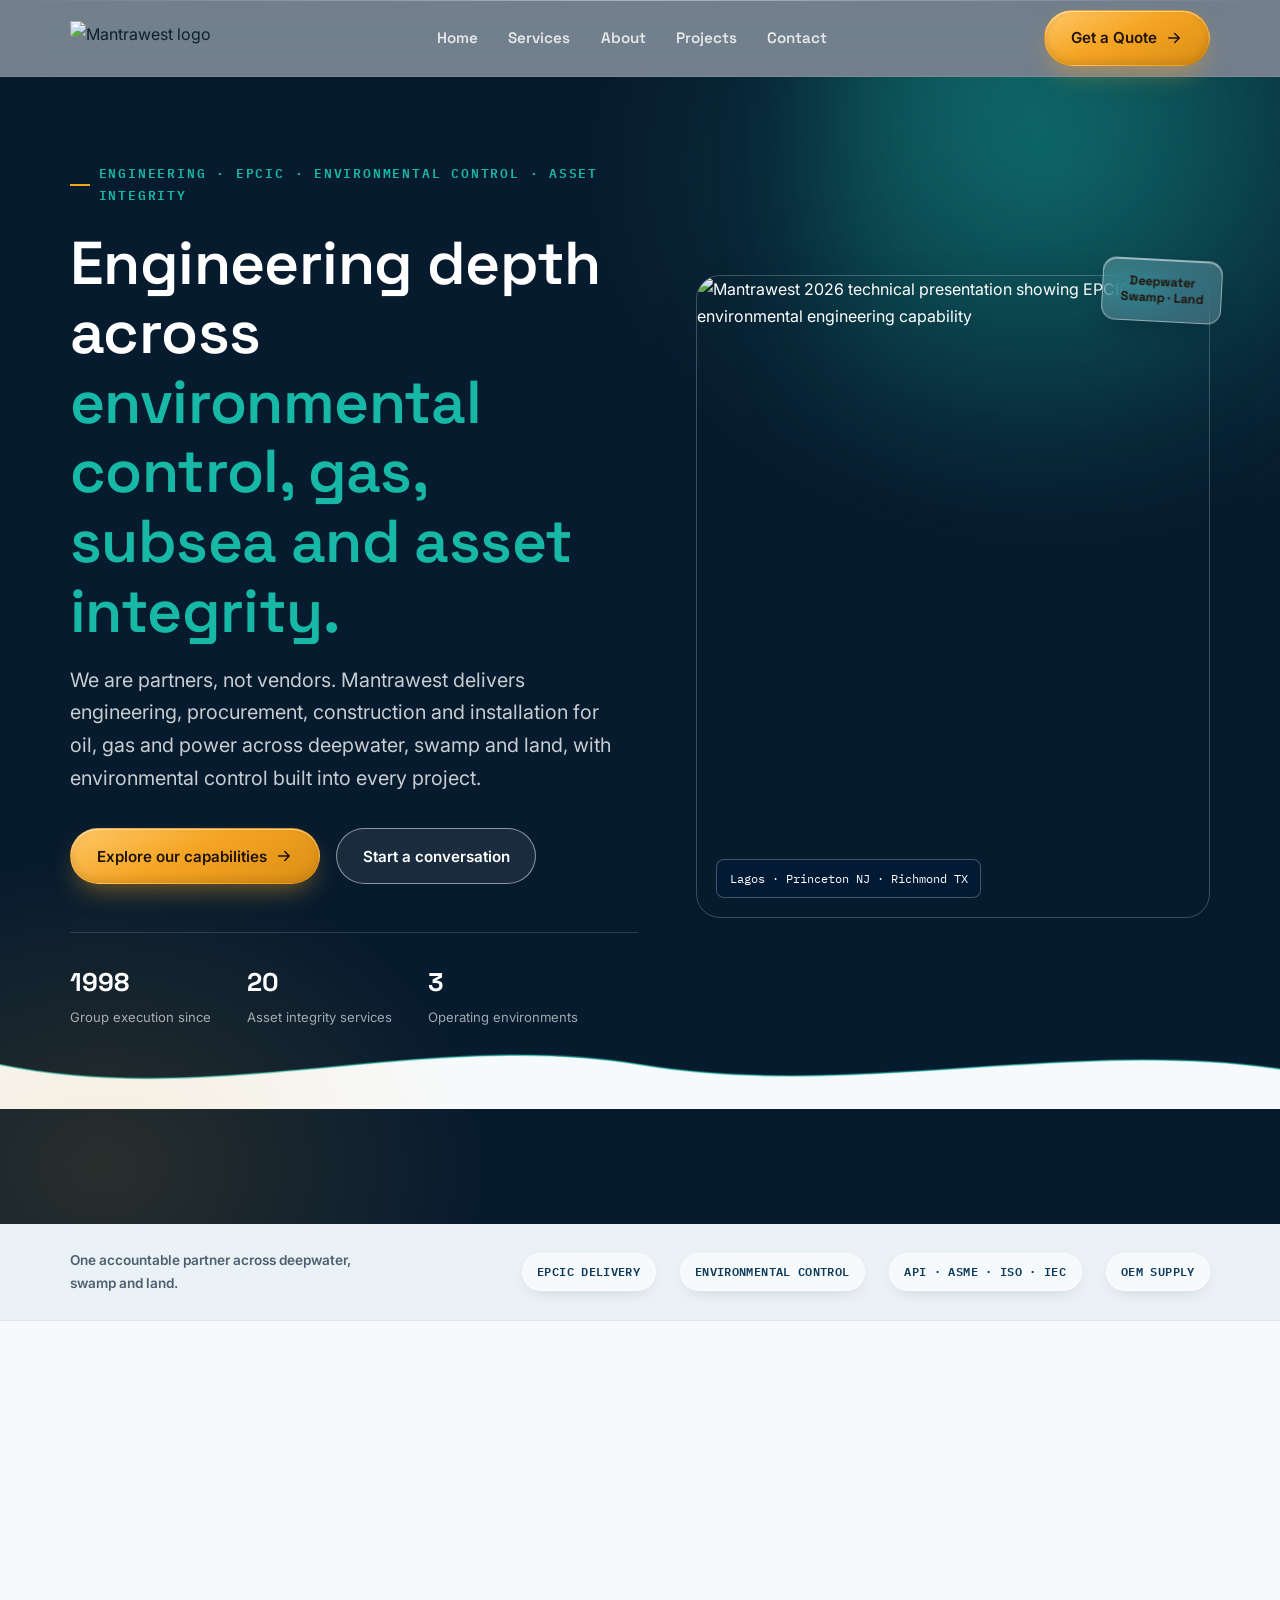
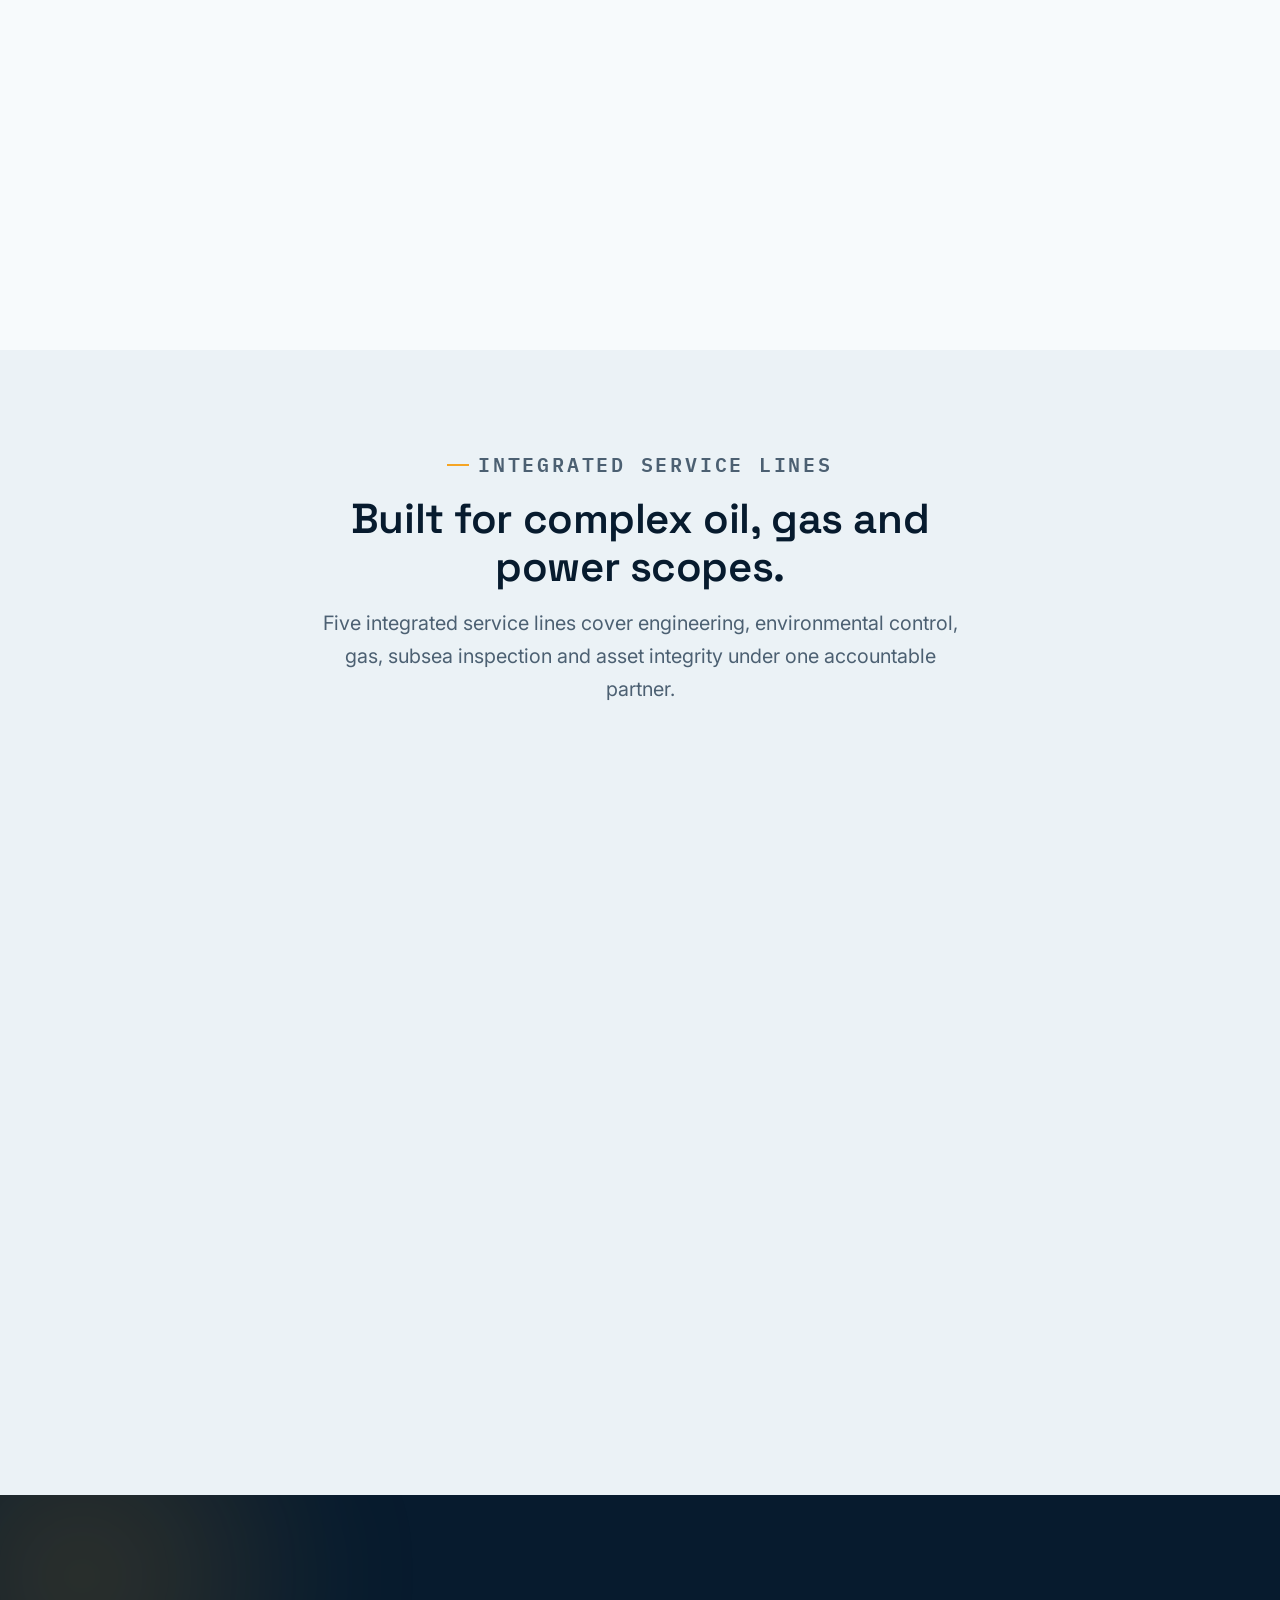
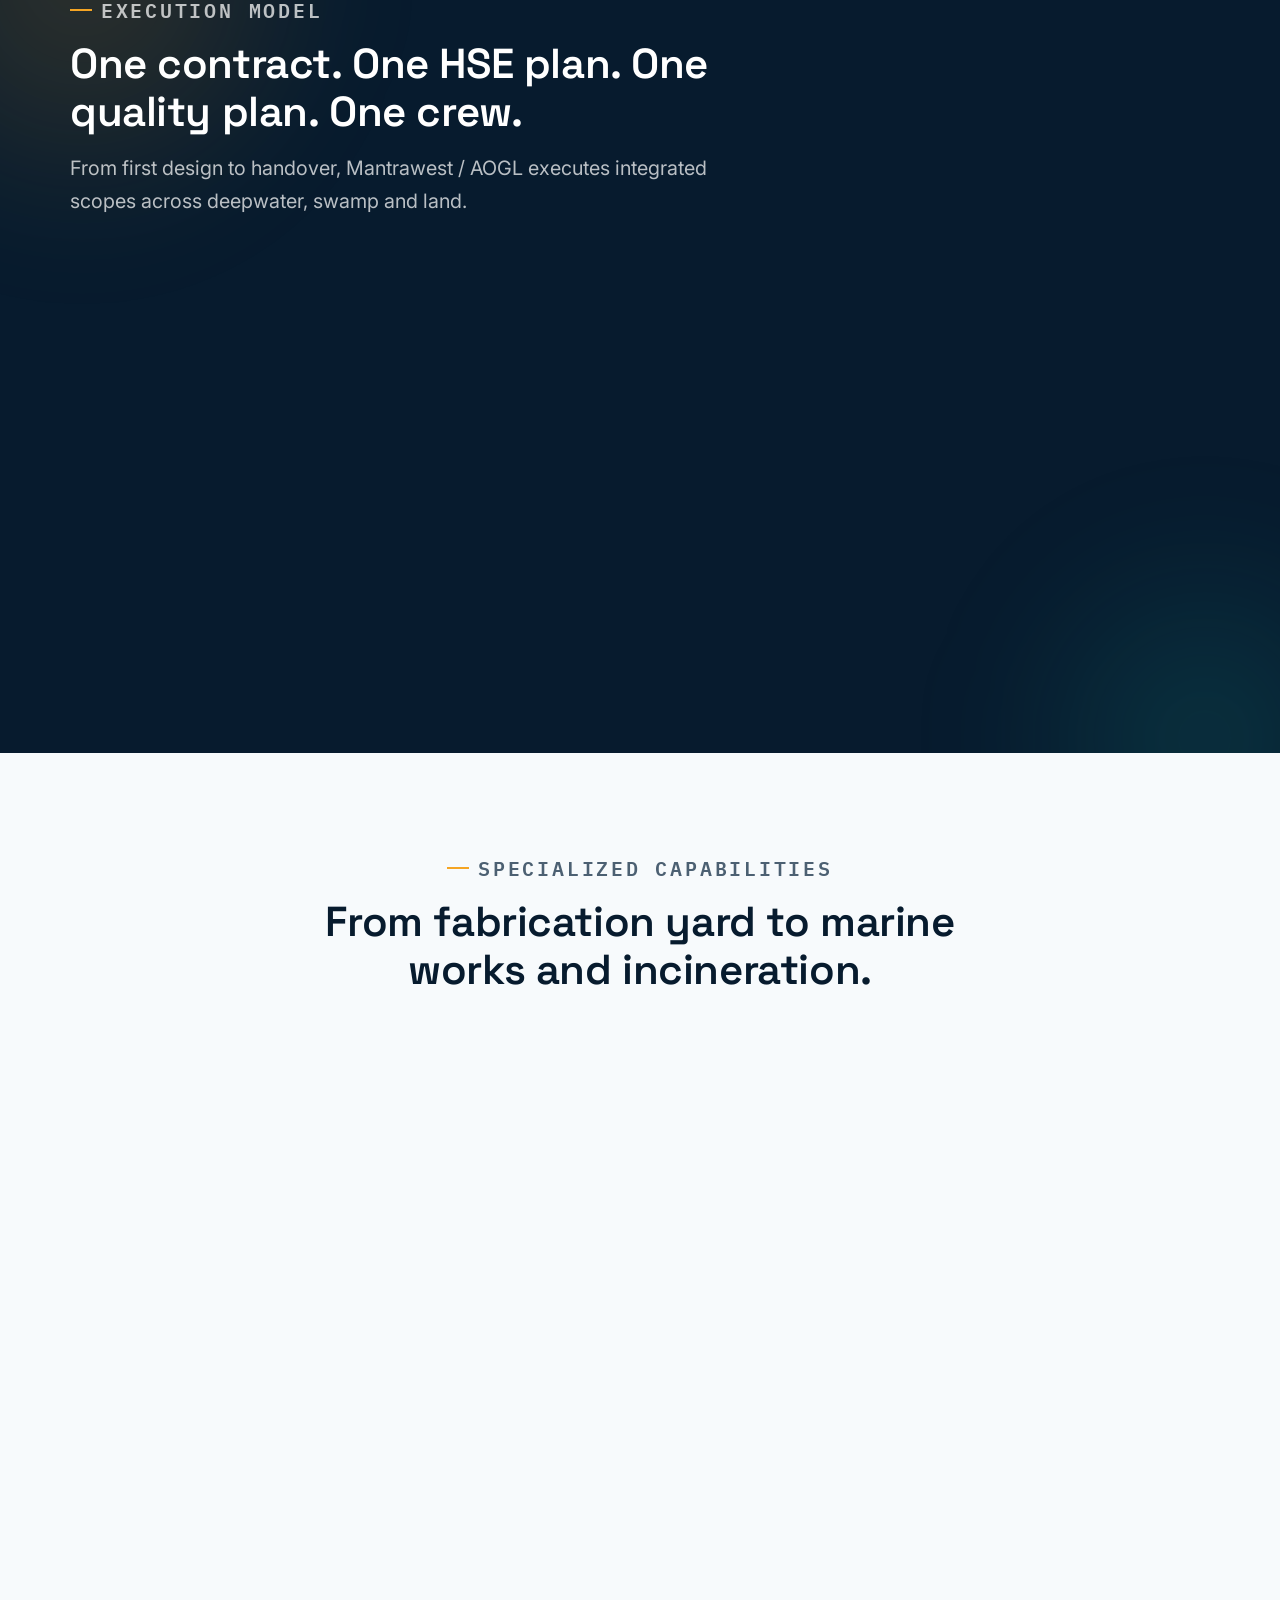
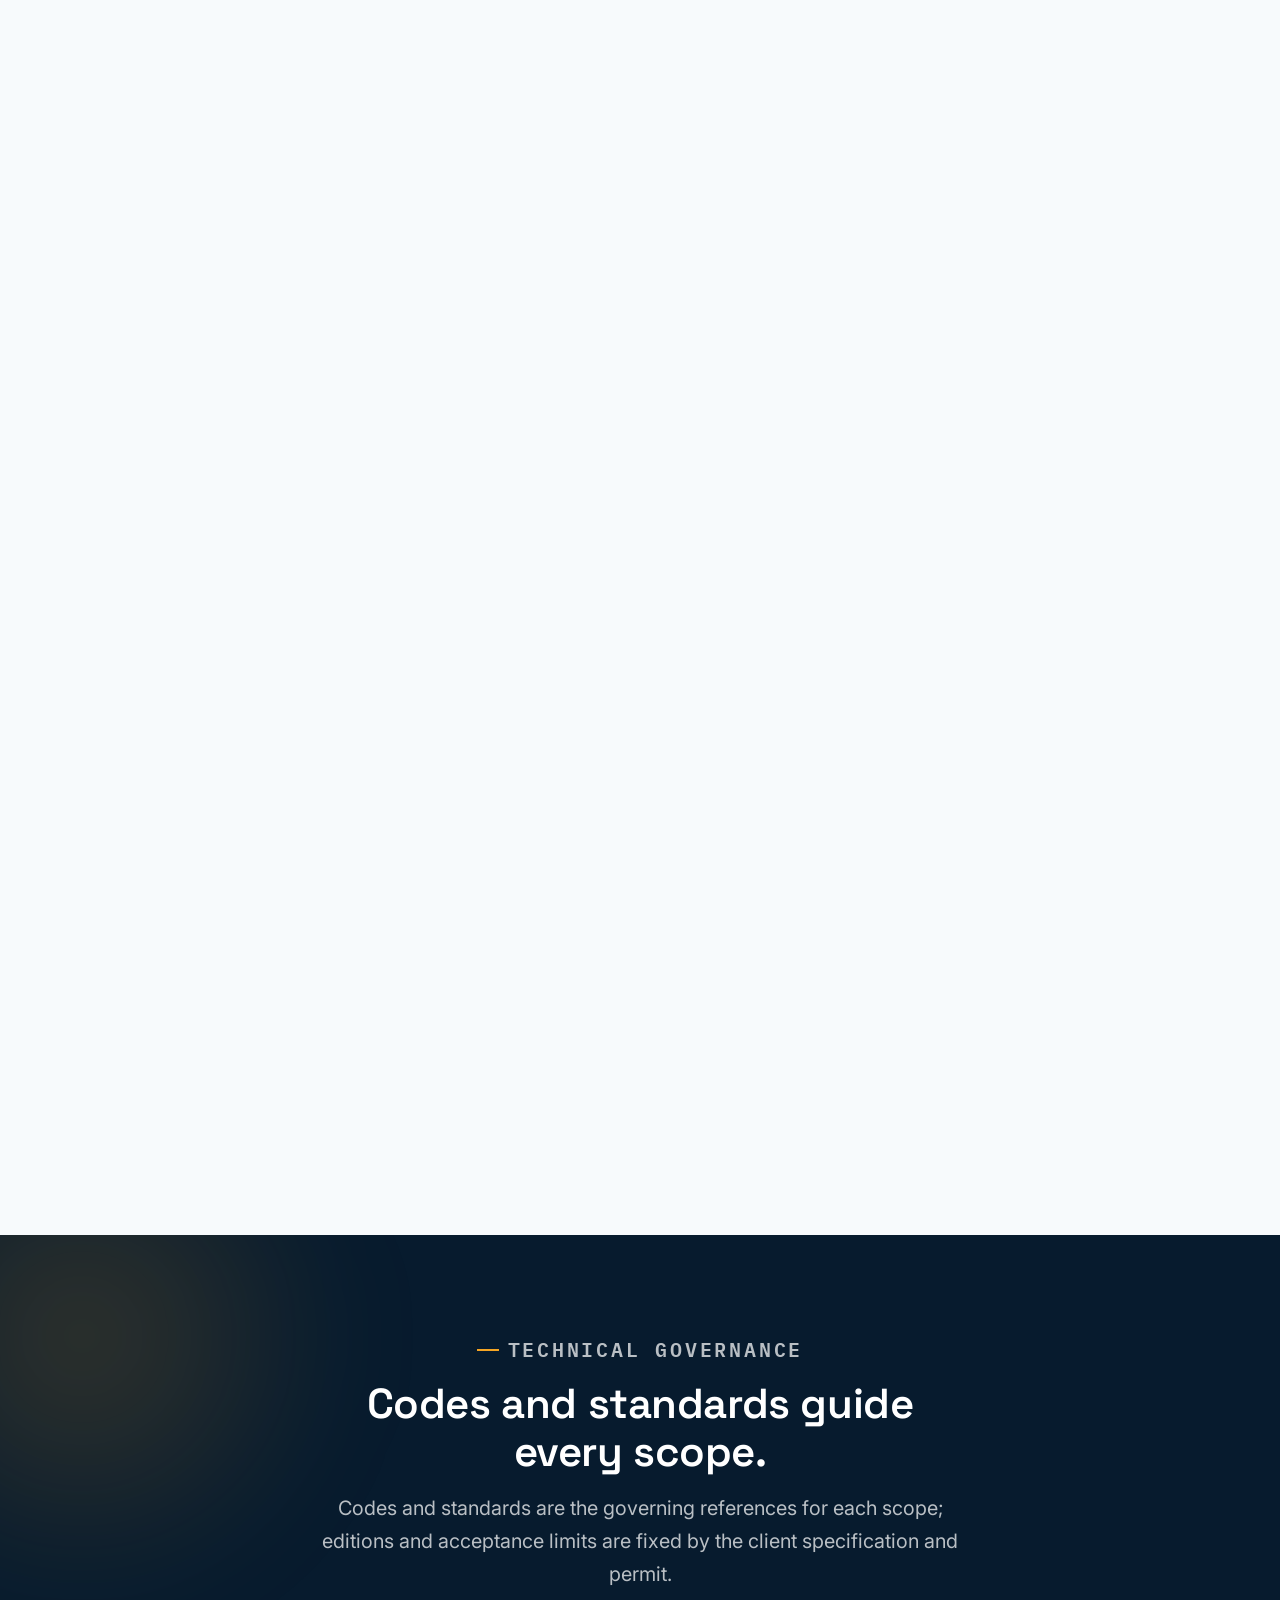
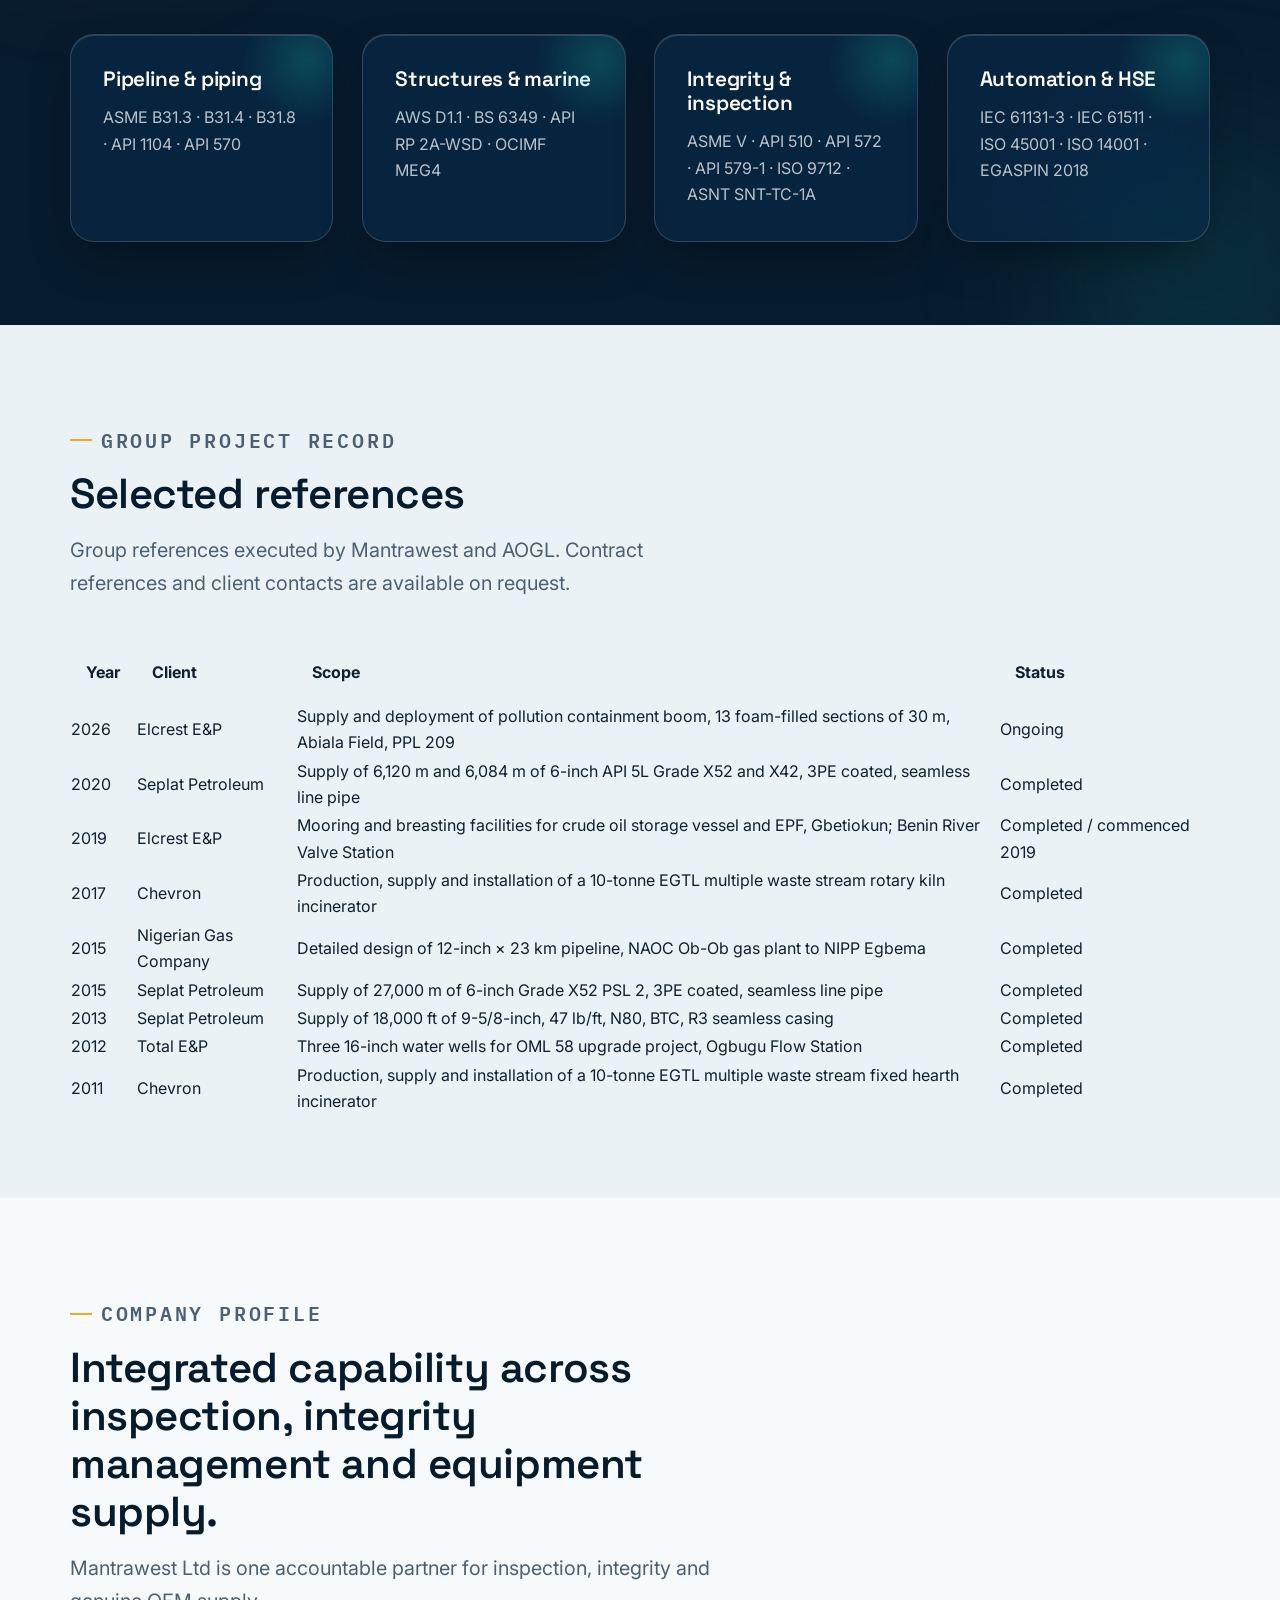
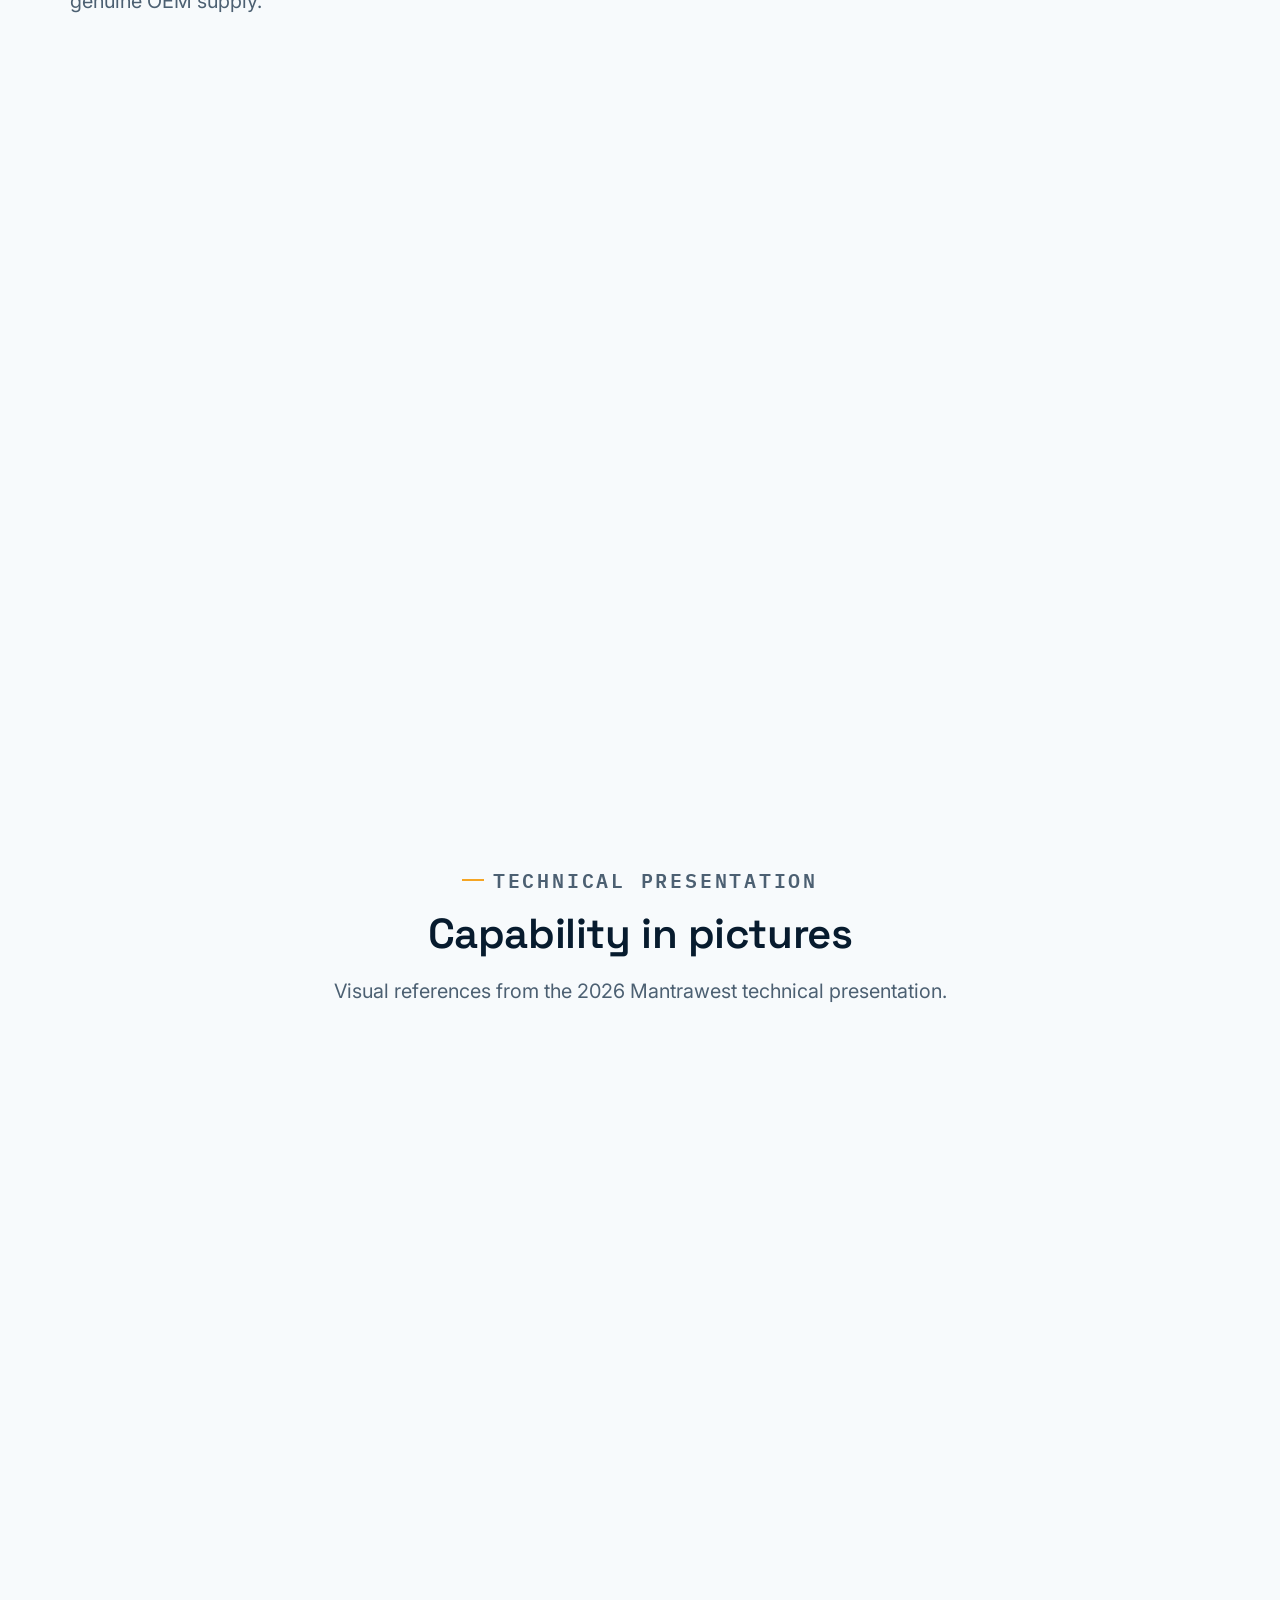
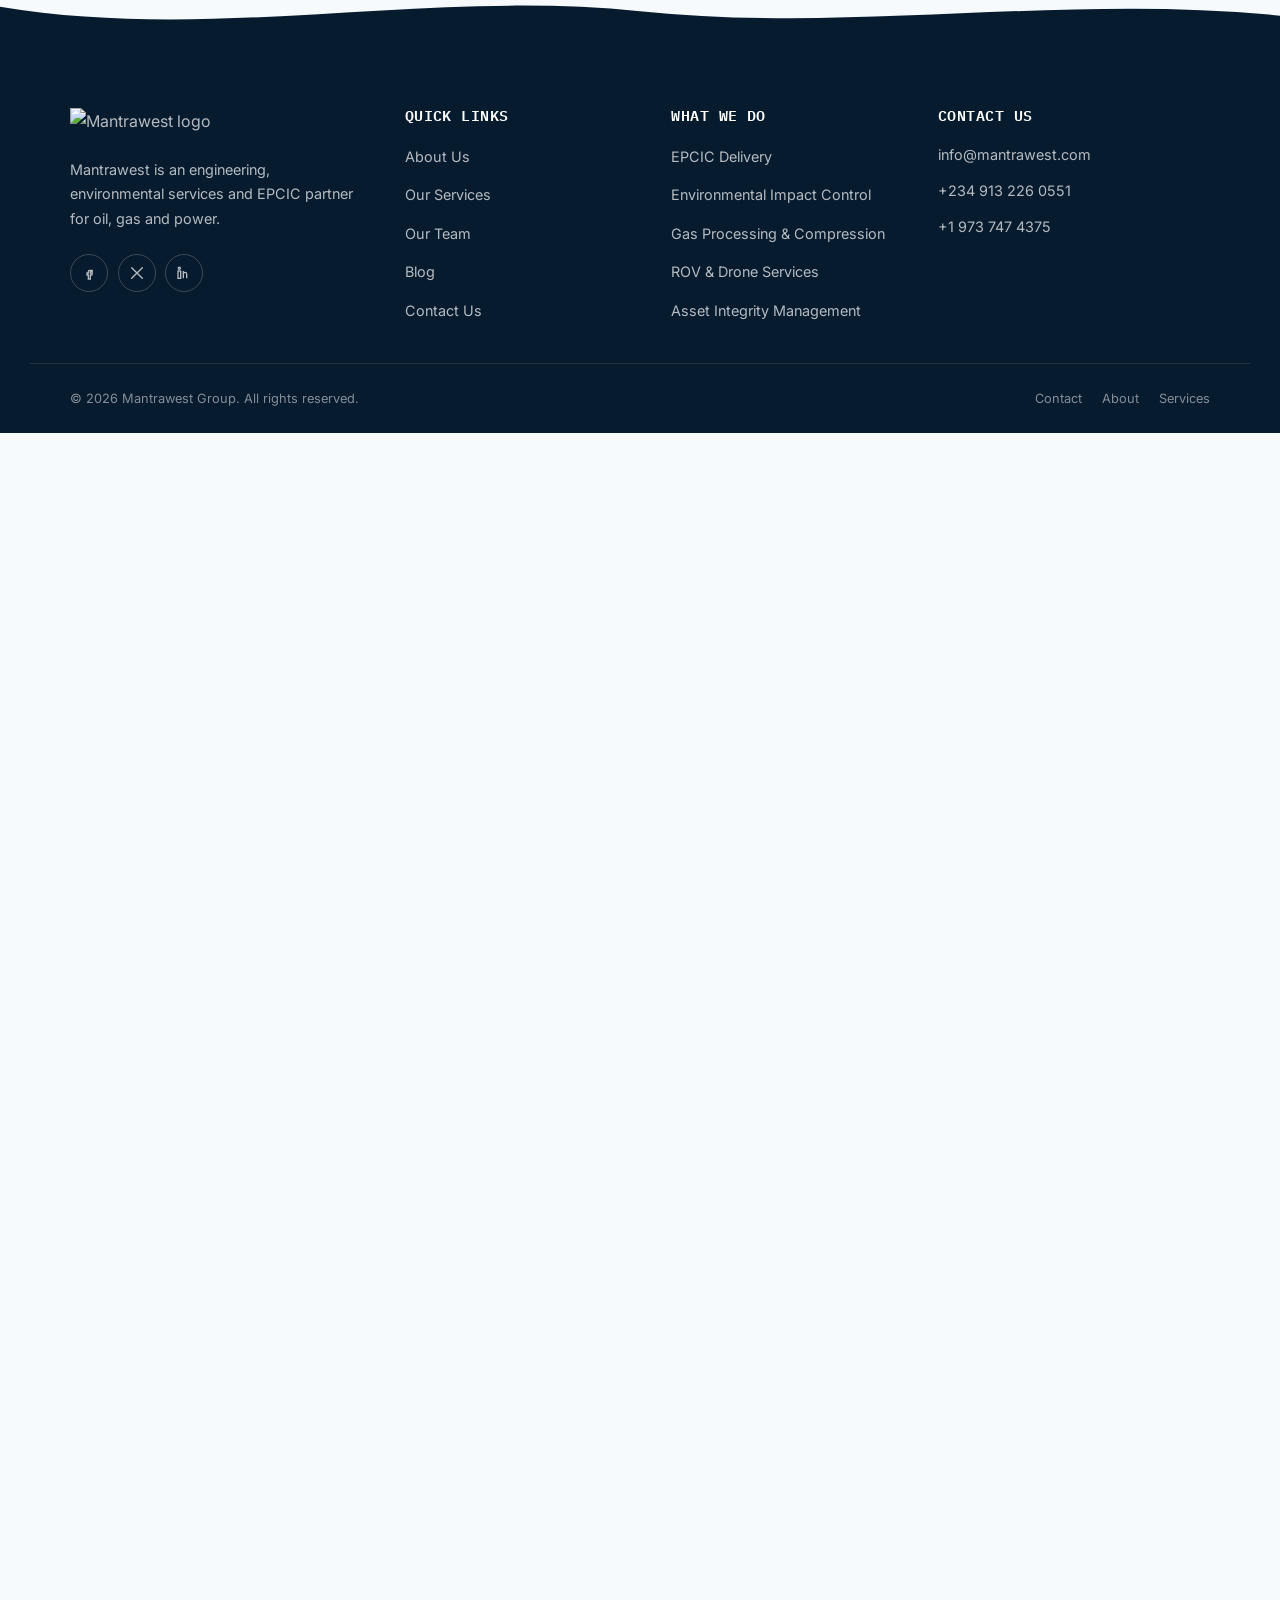
==== commit 421d1bc6: "Implement feature X to enhance user experience and optimize performance" ====
--- a/index.html
+++ b/index.html
@@ -1,927 +1,292 @@
+<!doctype html>
 <!DOCTYPE html>
-<html lang="en">
-<head>
-<meta charset="UTF-8">
-<meta name="viewport" content="width=device-width, initial-scale=1.0">
-<title>Mantrawest | Offshore Waste Management, Compliance &amp; Cargo Unit Rental — Lagos</title>
-<meta name="description" content="Mantrawest delivers offshore &amp; onshore waste management, environmental compliance consulting, cargo carrying unit rental and AI-powered solutions for the oil &amp; gas industry, based in Lagos, Nigeria.">
-<link rel="canonical" href="https://mantrawest.com/">
-<meta property="og:type" content="website">
-<meta property="og:title" content="Mantrawest | Navigating the Waves of Waste">
-<meta property="og:description" content="Offshore solutions for cleaner seas and smoother operations.">
-<meta property="og:image" content="https://mantrawest.com/public/waste/adminAssets/images/about/about_1738656775.jpg">
-<meta name="theme-color" content="#071B2E">
-<link rel="icon" href="https://mantrawest.com/waste/frontpageAssets/images/logo/logo-02.png">
-<link rel="preconnect" href="https://fonts.googleapis.com">
-<link rel="preconnect" href="https://fonts.gstatic.com" crossorigin>
-<link href="https://fonts.googleapis.com/css2?family=Space+Grotesk:wght@500;600;700&family=Inter:wght@400;500;600;700&family=IBM+Plex+Mono:wght@500;600&display=swap" rel="stylesheet">
-<link rel="stylesheet" href="style.css">
-</head>
-<body data-page="onepage">
-<a class="skip-link" href="#main">Skip to main content</a>
-<div class="scroll-progress" id="scrollProgress" aria-hidden="true"></div>
-<span id="top"></span>
-
-<header class="site-header">
-  <div class="container header-inner">
-    <a href="#top" class="brand" aria-label="Mantrawest — Home">
-      <img src="https://mantrawest.com/waste/frontpageAssets/images/logo/logo-02.png" alt="Mantrawest logo" class="brand-logo" width="150" height="34">
-    </a>
-    <nav class="main-nav" id="mainNav" aria-label="Primary">
-      <ul class="nav-list">
-        <li><a href="#top" class="nav-link" data-nav="home">Home</a></li>
-        <li><a href="#services-page" class="nav-link" data-nav="services">Services</a></li>
-        <li><a href="#about" class="nav-link" data-nav="about">About</a></li>
-        <li><a href="#blog" class="nav-link" data-nav="blog">Blog</a></li>
-        <li><a href="#quote-form" class="nav-link" data-nav="contact">Contact</a></li>
-      </ul>
-      <button type="button" class="nav-portal-link" data-open-modal>Client login →</button>
-    </nav>
-    <div class="header-actions">
-      <a href="#quote-form" class="btn btn-amber header-cta">
-        Get a Quote
-        <svg viewBox="0 0 24 24" fill="none" stroke="currentColor" stroke-width="2"><path stroke-linecap="round" stroke-linejoin="round" d="M5 12h14m-6-6l6 6-6 6"/></svg>
-      </a>
-      <button type="button" class="nav-toggle" id="navToggle" aria-expanded="false" aria-controls="mainNav" aria-label="Open menu">
-        <span class="nav-toggle-bar"></span><span class="nav-toggle-bar"></span><span class="nav-toggle-bar"></span>
-      </button>
-    </div>
-  </div>
-</header>
-<div class="nav-backdrop" id="navBackdrop"></div>
-
-<main id="main">
-
-
-  <!-- ============================== HERO ============================== -->
-  <section class="hero">
-    <div class="container hero-grid">
-      <div class="hero-copy">
-        <p class="eyebrow">Offshore Waste Management · Lagos &amp; Princeton</p>
-        <h1>Navigating the waves of <em>waste</em>, responsibly.</h1>
-        <p class="hero-lead">Mantrawest is your partner in offshore and onshore waste management and cargo carrying unit rental — engineered for cleaner seas and smoother operations across the oil &amp; gas industry.</p>
-        <div class="hero-actions">
-          <a href="#quote-form" class="btn btn-amber">
-            Get a Free Quote
-            <svg viewBox="0 0 24 24" fill="none" stroke="currentColor" stroke-width="2"><path stroke-linecap="round" stroke-linejoin="round" d="M5 12h14m-6-6l6 6-6 6"/></svg>
-          </a>
-          <a href="#services" class="btn btn-outline-light">See Our Services</a>
-        </div>
-        <div class="hero-stats">
-          <div class="hero-stat"><b>80+</b><span>Team members</span></div>
-          <div class="hero-stat"><b>400+</b><span>Projects delivered</span></div>
-          <div class="hero-stat"><b>5+</b><span>Industry awards</span></div>
-        </div>
-      </div>
-
-      <div class="hero-media">
-        <div class="hero-badge">24/7<br>Support</div>
-        <div class="hero-media-frame glass-shine">
-          <img src="https://mantrawest.com/public/waste/adminAssets/images/about/about_1738656775.jpg" alt="Mantrawest offshore waste management operations" width="640" height="800" loading="eager">
-        </div>
-        <div class="hero-coord">6.4449° N, 3.4528° E — Lekki, Lagos</div>
-      </div>
-    </div>
-
-    <svg class="depth-divider" viewBox="0 0 1440 90" preserveAspectRatio="none" aria-hidden="true">
-      <path d="M0,40 C 240,90 480,0 720,40 C 960,80 1200,10 1440,45 L1440,90 L0,90 Z" fill="var(--foam)"/>
-      <path d="M0,40 C 240,90 480,0 720,40 C 960,80 1200,10 1440,45" fill="none" stroke="rgba(23,184,166,.55)" stroke-width="2"/>
-    </svg>
-  </section>
-
-  <!-- ============================== TRUST STRIP ============================== -->
-  <div class="trust-strip">
-    <div class="container trust-strip-inner">
-      <p class="trust-strip-label">Supporting offshore operators across Nigeria's oil &amp; gas corridor and beyond.</p>
-      <div class="trust-badges">
-        <span class="trust-badge"><svg viewBox="0 0 24 24" fill="none" stroke="currentColor" stroke-width="2"><path stroke-linecap="round" stroke-linejoin="round" d="M12 3l7 4v5c0 4.5-3 7.5-7 9-4-1.5-7-4.5-7-9V7l7-4z"/></svg>Environmental compliance</span>
-        <span class="trust-badge"><svg viewBox="0 0 24 24" fill="none" stroke="currentColor" stroke-width="2"><path stroke-linecap="round" stroke-linejoin="round" d="M21 8V6a2 2 0 00-2-2H5a2 2 0 00-2 2v2m18 0v9a2 2 0 01-2 2H5a2 2 0 01-2-2V8m18 0H3m5 5h2m4 0h2"/></svg>Licensed cargo fleet</span>
-        <span class="trust-badge"><svg viewBox="0 0 24 24" fill="none" stroke="currentColor" stroke-width="2"><circle cx="12" cy="12" r="9"/><path stroke-linecap="round" stroke-linejoin="round" d="M12 7v5l3 3"/></svg>24/7 emergency response</span>
-        <span class="trust-badge"><svg viewBox="0 0 24 24" fill="none" stroke="currentColor" stroke-width="2"><path stroke-linecap="round" stroke-linejoin="round" d="M9.5 3a6.5 6.5 0 100 13 6.5 6.5 0 000-13zM21 21l-4.35-4.35"/></svg>Oil &amp; gas focused</span>
-      </div>
-    </div>
-  </div>
-
-  <!-- ============================== ABOUT PREVIEW ============================== -->
-  <section class="section" id="about-preview">
-    <div class="container">
-      <div class="split reveal">
-        <div class="split-media">
-          <img src="https://mantrawest.com/public/waste/frontpageAssets/images/about/about-1.jpg" alt="Mantrawest team reviewing offshore waste operations" width="560" height="460" loading="lazy">
-          <div class="split-media-tag">
-            <svg viewBox="0 0 24 24" fill="none" stroke="currentColor" stroke-width="2"><path stroke-linecap="round" stroke-linejoin="round" d="M12 3l7 4v5c0 4.5-3 7.5-7 9-4-1.5-7-4.5-7-9V7l7-4z"/></svg>
-            <div><b>Since day one</b><span>Compliance-first operations</span></div>
-          </div>
-        </div>
-        <div class="split-copy">
-          <p class="eyebrow">About Mantrawest</p>
-          <h2>We strive to safeguard our oceans and empower our clients.</h2>
-          <p style="color:var(--ink-soft); font-size:var(--fs-lead); margin-top:1rem;">We're dedicated to reliable cargo carrying unit rental, expert waste collection and disposal, environmental compliance consulting, and customised waste solutions — delivered with integrity, collaboration and continuous improvement.</p>
-          <ul class="check-list">
-            <li><svg viewBox="0 0 24 24" fill="none" stroke="currentColor" stroke-width="2"><path stroke-linecap="round" stroke-linejoin="round" d="M5 13l4 4L19 7"/></svg>Offshore &amp; onshore waste collection and disposal</li>
-            <li><svg viewBox="0 0 24 24" fill="none" stroke="currentColor" stroke-width="2"><path stroke-linecap="round" stroke-linejoin="round" d="M5 13l4 4L19 7"/></svg>Environmental compliance consulting</li>
-            <li><svg viewBox="0 0 24 24" fill="none" stroke="currentColor" stroke-width="2"><path stroke-linecap="round" stroke-linejoin="round" d="M5 13l4 4L19 7"/></svg>Cargo carrying unit rental and logistics</li>
-            <li><svg viewBox="0 0 24 24" fill="none" stroke="currentColor" stroke-width="2"><path stroke-linecap="round" stroke-linejoin="round" d="M5 13l4 4L19 7"/></svg>AI-powered monitoring and reporting</li>
-          </ul>
-          <a href="#about" class="btn btn-outline-dark" style="margin-top:1.75rem;">
-            Learn more about us
-            <svg viewBox="0 0 24 24" fill="none" stroke="currentColor" stroke-width="2"><path stroke-linecap="round" stroke-linejoin="round" d="M5 12h14m-6-6l6 6-6 6"/></svg>
-          </a>
-        </div>
-      </div>
-    </div>
-  </section>
-
-  <!-- ============================== SERVICES ============================== -->
-  <section class="section section--alt" id="services">
-    <div class="container">
-      <div class="section-head center">
-        <p class="eyebrow">What we do</p>
-        <h2>Our services</h2>
-        <p>Four focused capabilities that keep offshore operations compliant, efficient and clean — from first collection to final disposal.</p>
-      </div>
-
-      <div class="grid grid-4">
-        <div class="service-card glass-shine reveal">
-          <div class="service-card-icon"><svg viewBox="0 0 24 24" fill="none" stroke="currentColor" stroke-width="2"><path stroke-linecap="round" stroke-linejoin="round" d="M7 7l-3 5 3 5M17 7l3 5-3 5M14 4l-4 16"/></svg></div>
-          <h3>Offshore &amp; Onshore Waste Management</h3>
-          <p>Specialised waste handling for the oil &amp; gas industry, ensuring proper disposal and full environmental compliance at every stage.</p>
-          <a href="#quote-form" class="btn-ghost" data-service-request="offshore-onshore-waste-management-solutions">
-            Request this service
-            <svg viewBox="0 0 24 24" fill="none" stroke="currentColor" stroke-width="2"><path stroke-linecap="round" stroke-linejoin="round" d="M5 12h14m-6-6l6 6-6 6"/></svg>
-          </a>
-        </div>
-
-        <div class="service-card glass-shine reveal reveal-delay-1">
-          <div class="service-card-icon"><svg viewBox="0 0 24 24" fill="none" stroke="currentColor" stroke-width="2"><path stroke-linecap="round" stroke-linejoin="round" d="M12 3l7 4v5c0 4.5-3 7.5-7 9-4-1.5-7-4.5-7-9V7l7-4z M9.5 12l1.8 1.8L15 10"/></svg></div>
-          <h3>Environmental Compliance Consulting</h3>
-          <p>Helping clients navigate complex regulations and maintain compliance with environmental standards for offshore waste management.</p>
-          <a href="#quote-form" class="btn-ghost" data-service-request="environmental-compliance-consulting">
-            Request this service
-            <svg viewBox="0 0 24 24" fill="none" stroke="currentColor" stroke-width="2"><path stroke-linecap="round" stroke-linejoin="round" d="M5 12h14m-6-6l6 6-6 6"/></svg>
-          </a>
-        </div>
-
-        <div class="service-card glass-shine reveal reveal-delay-2">
-          <div class="service-card-icon"><svg viewBox="0 0 24 24" fill="none" stroke="currentColor" stroke-width="2"><rect x="3" y="7" width="18" height="12" rx="1.5"/><path stroke-linecap="round" stroke-linejoin="round" d="M3 12h18M9 7v12m6-12v12"/></svg></div>
-          <h3>Cargo Carrying Units Rental</h3>
-          <p>A wide range of cargo containers and units available for efficient transportation and storage of materials offshore.</p>
-          <a href="#quote-form" class="btn-ghost" data-service-request="cargo-carrying-units-rental">
-            Request this service
-            <svg viewBox="0 0 24 24" fill="none" stroke="currentColor" stroke-width="2"><path stroke-linecap="round" stroke-linejoin="round" d="M5 12h14m-6-6l6 6-6 6"/></svg>
-          </a>
-        </div>
-
-        <div class="service-card glass-shine reveal reveal-delay-3">
-          <div class="service-card-icon"><svg viewBox="0 0 24 24" fill="none" stroke="currentColor" stroke-width="2"><path stroke-linecap="round" stroke-linejoin="round" d="M12 2v4M12 18v4M4.9 4.9l2.8 2.8M16.3 16.3l2.8 2.8M2 12h4m12 0h4M4.9 19.1l2.8-2.8M16.3 7.7l2.8-2.8"/><circle cx="12" cy="12" r="3.2"/></svg></div>
-          <h3>AI-Powered Solutions</h3>
-          <p>Predictive analytics and automated reporting that help clients forecast waste volumes and streamline compliance workflows.</p>
-          <a href="#quote-form" class="btn-ghost" data-service-request="ai-powered-solutions">
-            Request this service
-            <svg viewBox="0 0 24 24" fill="none" stroke="currentColor" stroke-width="2"><path stroke-linecap="round" stroke-linejoin="round" d="M5 12h14m-6-6l6 6-6 6"/></svg>
-          </a>
-        </div>
-      </div>
-    </div>
-  </section>
-
-  <!-- ============================== MISSION / VISION ============================== -->
-  <section class="section section--dark" id="mission-vision">
-    <div class="container">
-      <div class="section-head">
-        <p class="eyebrow">Our purpose</p>
-        <h2>Driving sustainability offshore through innovative waste solutions.</h2>
-      </div>
-      <div class="mv-grid">
-        <div class="mv-card glass-shine reveal">
-          <p class="eyebrow">Mission</p>
-          <h3>Smart, tailored service</h3>
-          <p>Our mission is to drive progress and sustainability through smart, tailored services that meet the unique needs of every client we serve.</p>
-        </div>
-        <div class="mv-card glass-shine reveal reveal-delay-1">
-          <p class="eyebrow">Vision</p>
-          <h3>Premier industry leadership</h3>
-          <p>To be the premier provider of offshore waste management solutions, driving sustainability and excellence in every aspect of our operations.</p>
-        </div>
-      </div>
-
-      <div class="pillars">
-        <div class="pillar reveal">
-          <svg viewBox="0 0 24 24" fill="none" stroke="currentColor" stroke-width="2"><path stroke-linecap="round" stroke-linejoin="round" d="M12 3l7 4v5c0 4.5-3 7.5-7 9-4-1.5-7-4.5-7-9V7l7-4z"/></svg>
-          <div><h4>Environmental stewardship</h4><p>Leading with technologies and practices that minimise offshore waste and protect marine ecosystems.</p></div>
-        </div>
-        <div class="pillar reveal reveal-delay-1">
-          <svg viewBox="0 0 24 24" fill="none" stroke="currentColor" stroke-width="2"><path stroke-linecap="round" stroke-linejoin="round" d="M12 2l2.4 6.6L21 11l-6.6 2.4L12 20l-2.4-6.6L3 11l6.6-2.4z"/></svg>
-          <div><h4>Global sustainability leadership</h4><p>Setting the standard for responsible business practice across every market we operate in.</p></div>
-        </div>
-        <div class="pillar reveal reveal-delay-2">
-          <svg viewBox="0 0 24 24" fill="none" stroke="currentColor" stroke-width="2"><circle cx="12" cy="12" r="9"/><path stroke-linecap="round" stroke-linejoin="round" d="M8.5 12.5l2.3 2.3L16 9.5"/></svg>
-          <div><h4>Client-centric excellence</h4><p>Exceeding expectations with tailored solutions and unmatched expertise in every engagement.</p></div>
-        </div>
-      </div>
-    </div>
-  </section>
-
-  <!-- ============================== WHY CHOOSE US ============================== -->
-  <section class="section" id="why-choose-us">
-    <div class="container">
-      <div class="split reverse reveal">
-        <div class="split-media">
-          <img src="https://mantrawest.com/waste/adminAssets/images/about/about_1738779586.jpg" alt="Mantrawest offshore waste handling in progress" width="560" height="460" loading="lazy">
-        </div>
-        <div class="split-copy">
-          <p class="eyebrow">Why choose us</p>
-          <h2>We strive to safeguard our oceans and empower our clients.</h2>
-          <p style="color:var(--ink-soft); font-size:var(--fs-lead); margin-top:1rem;">From collection to compliance reporting, our team brings hands-on offshore experience and round-the-clock support to every engagement.</p>
-        </div>
-      </div>
-
-      <div class="grid grid-3 mt-lg">
-        <div class="value-card glass-shine reveal">
-          <div class="value-card-icon"><svg viewBox="0 0 24 24" fill="none" stroke="currentColor" stroke-width="2"><path stroke-linecap="round" stroke-linejoin="round" d="M12 3l7 4v5c0 4.5-3 7.5-7 9-4-1.5-7-4.5-7-9V7l7-4z"/></svg></div>
-          <h3>Environmental responsibility</h3>
-          <p>Sustainable practice in every service we offer, minimising environmental impact and protecting marine ecosystems.</p>
-        </div>
-        <div class="value-card glass-shine reveal reveal-delay-1">
-          <div class="value-card-icon"><svg viewBox="0 0 24 24" fill="none" stroke="currentColor" stroke-width="2"><path stroke-linecap="round" stroke-linejoin="round" d="M20 7l-9 9-5-5M4 17l4 4M20 17l-4 4"/></svg></div>
-          <h3>Expertise &amp; experience</h3>
-          <p>Years of industry experience behind every project, delivering solutions tailored to your specific operational needs.</p>
-        </div>
-        <div class="value-card glass-shine reveal reveal-delay-2">
-          <div class="value-card-icon"><svg viewBox="0 0 24 24" fill="none" stroke="currentColor" stroke-width="2"><circle cx="12" cy="12" r="9"/><path stroke-linecap="round" stroke-linejoin="round" d="M12 7v5l3 3"/></svg></div>
-          <h3>24/7 customer support</h3>
-          <p>A dedicated support team on call around the clock for concerns, emergencies and uninterrupted operations.</p>
-        </div>
-      </div>
-    </div>
-  </section>
-
-  <!-- ============================== STATS ============================== -->
-  <section class="section section--alt" id="stats">
-    <div class="container">
-      <div class="stats-band reveal">
-        <div class="stat-block">
-          <div class="stat-num" data-count-to="80"><span class="stat-num-value">0</span><small>+</small></div>
-          <div class="stat-label">Team members</div>
-        </div>
-        <div class="stat-block">
-          <div class="stat-num" data-count-to="400"><span class="stat-num-value">0</span><small>+</small></div>
-          <div class="stat-label">Projects delivered</div>
-        </div>
-        <div class="stat-block">
-          <div class="stat-num" data-count-to="110"><span class="stat-num-value">0</span><small>K+ t</small></div>
-          <div class="stat-label">Waste responsibly managed</div>
-        </div>
-        <div class="stat-block">
-          <div class="stat-num" data-count-to="5"><span class="stat-num-value">0</span><small>+</small></div>
-          <div class="stat-label">Industry awards</div>
-        </div>
-      </div>
-    </div>
-  </section>
-
-  <!-- ============================== CTA BANNER ============================== -->
-  <section class="section" style="padding-top:0;">
-    <div class="container">
-      <div class="cta-banner reveal">
-        <div class="cta-banner-copy">
-          <h2>Ready to streamline your offshore operations?</h2>
-          <p>Tell us about your site, vessel or facility — we'll put together a tailored waste management and compliance plan within one business day.</p>
-        </div>
-        <div class="cta-banner-actions">
-          <a href="#quote-form" class="btn btn-amber">Get a Free Quote</a>
-          <a href="tel:+2348123135345" class="btn btn-outline-light">
-            <svg viewBox="0 0 24 24" fill="none" stroke="currentColor" stroke-width="2"><path stroke-linecap="round" stroke-linejoin="round" d="M5 4h4l2 5-2.5 1.5a11 11 0 005 5L15 13l5 2v4a2 2 0 01-2 2A16 16 0 013 6a2 2 0 012-2z"/></svg>
-            Call us now
-          </a>
-        </div>
-      </div>
-    </div>
-  </section>
-
-
-
-<section id="services-page" class="section-anchor">
-
-<!-- ============================== SERVICE 1 ============================== -->
-  <section class="section" id="offshore-onshore-waste-management-solutions">
-    <div class="container">
-      <div class="split reveal">
-        <div class="split-media">
-          <img src="https://mantrawest.com/public/waste/adminAssets/images/services/service_1738113810.jpg" alt="Offshore and onshore waste management operations" width="560" height="420" loading="lazy">
-        </div>
-        <div class="split-copy">
-          <p class="eyebrow">Service 01</p>
-          <h2>Offshore &amp; Onshore Waste Management Solutions</h2>
-          <p style="color:var(--ink-soft); font-size:var(--fs-lead); margin-top:1rem;">We specialise in offshore and onshore waste management, with a primary focus on the oil &amp; gas industry — ensuring proper disposal and environmental compliance at every step.</p>
-          <ul class="check-list">
-            <li><svg viewBox="0 0 24 24" fill="none" stroke="currentColor" stroke-width="2"><path stroke-linecap="round" stroke-linejoin="round" d="M5 13l4 4L19 7"/></svg>Hazardous &amp; non-hazardous waste segregation</li>
-            <li><svg viewBox="0 0 24 24" fill="none" stroke="currentColor" stroke-width="2"><path stroke-linecap="round" stroke-linejoin="round" d="M5 13l4 4L19 7"/></svg>Offshore-to-onshore collection logistics</li>
-            <li><svg viewBox="0 0 24 24" fill="none" stroke="currentColor" stroke-width="2"><path stroke-linecap="round" stroke-linejoin="round" d="M5 13l4 4L19 7"/></svg>Licensed, traceable disposal and documentation</li>
-          </ul>
-          <a href="#quote-form" class="btn btn-outline-dark" style="margin-top:1.75rem;" data-service-request="offshore-onshore-waste-management-solutions">
-            Request this service
-            <svg viewBox="0 0 24 24" fill="none" stroke="currentColor" stroke-width="2"><path stroke-linecap="round" stroke-linejoin="round" d="M5 12h14m-6-6l6 6-6 6"/></svg>
-          </a>
-        </div>
-      </div>
-    </div>
-  </section>
-
-  <!-- ============================== SERVICE 2 ============================== -->
-  <section class="section section--alt" id="environmental-compliance-consulting">
-    <div class="container">
-      <div class="split reverse reveal">
-        <div class="split-media">
-          <img src="https://mantrawest.com/public/waste/adminAssets/images/services/service_1738114006.jpg" alt="Environmental compliance consulting session" width="560" height="420" loading="lazy">
-        </div>
-        <div class="split-copy">
-          <p class="eyebrow">Service 02</p>
-          <h2>Environmental Compliance Consulting</h2>
-          <p style="color:var(--ink-soft); font-size:var(--fs-lead); margin-top:1rem;">We help clients navigate complex regulations and maintain compliance with environmental standards for offshore waste management, reducing risk at every stage of operation.</p>
-          <ul class="check-list">
-            <li><svg viewBox="0 0 24 24" fill="none" stroke="currentColor" stroke-width="2"><path stroke-linecap="round" stroke-linejoin="round" d="M5 13l4 4L19 7"/></svg>Regulatory gap assessments &amp; audits</li>
-            <li><svg viewBox="0 0 24 24" fill="none" stroke="currentColor" stroke-width="2"><path stroke-linecap="round" stroke-linejoin="round" d="M5 13l4 4L19 7"/></svg>Permit &amp; documentation support</li>
-            <li><svg viewBox="0 0 24 24" fill="none" stroke="currentColor" stroke-width="2"><path stroke-linecap="round" stroke-linejoin="round" d="M5 13l4 4L19 7"/></svg>Ongoing compliance monitoring</li>
-          </ul>
-          <a href="#quote-form" class="btn btn-outline-dark" style="margin-top:1.75rem;" data-service-request="environmental-compliance-consulting">
-            Request this service
-            <svg viewBox="0 0 24 24" fill="none" stroke="currentColor" stroke-width="2"><path stroke-linecap="round" stroke-linejoin="round" d="M5 12h14m-6-6l6 6-6 6"/></svg>
-          </a>
-        </div>
-      </div>
-    </div>
-  </section>
-
-  <!-- ============================== SERVICE 3 ============================== -->
-  <section class="section" id="cargo-carrying-units-rental">
-    <div class="container">
-      <div class="split reveal">
-        <div class="split-media">
-          <img src="https://mantrawest.com/public/waste/adminAssets/images/services/service_1738114458.png" alt="Cargo carrying units available for rental" width="560" height="420" loading="lazy">
-        </div>
-        <div class="split-copy">
-          <p class="eyebrow">Service 03</p>
-          <h2>Cargo Carrying Units Rental</h2>
-          <p style="color:var(--ink-soft); font-size:var(--fs-lead); margin-top:1rem;">A wide range of cargo containers and units for efficient transportation and storage of materials offshore, sized and configured to your operation.</p>
-          <ul class="check-list">
-            <li><svg viewBox="0 0 24 24" fill="none" stroke="currentColor" stroke-width="2"><path stroke-linecap="round" stroke-linejoin="round" d="M5 13l4 4L19 7"/></svg>Flexible short and long-term rental terms</li>
-            <li><svg viewBox="0 0 24 24" fill="none" stroke="currentColor" stroke-width="2"><path stroke-linecap="round" stroke-linejoin="round" d="M5 13l4 4L19 7"/></svg>Offshore-rated container options</li>
-            <li><svg viewBox="0 0 24 24" fill="none" stroke="currentColor" stroke-width="2"><path stroke-linecap="round" stroke-linejoin="round" d="M5 13l4 4L19 7"/></svg>Delivery, tracking and maintenance included</li>
-          </ul>
-          <a href="#quote-form" class="btn btn-outline-dark" style="margin-top:1.75rem;" data-service-request="cargo-carrying-units-rental">
-            Request this service
-            <svg viewBox="0 0 24 24" fill="none" stroke="currentColor" stroke-width="2"><path stroke-linecap="round" stroke-linejoin="round" d="M5 12h14m-6-6l6 6-6 6"/></svg>
-          </a>
-        </div>
-      </div>
-    </div>
-  </section>
-
-  <!-- ============================== SERVICE 4 ============================== -->
-  <section class="section section--alt" id="ai-powered-solutions">
-    <div class="container">
-      <div class="split reverse reveal">
-        <div class="split-media">
-          <img src="https://mantrawest.com/public/waste/adminAssets/images/services/service_1738114546.jpg" alt="AI-powered monitoring dashboard for waste operations" width="560" height="420" loading="lazy">
-        </div>
-        <div class="split-copy">
-          <p class="eyebrow">Service 04</p>
-          <h2>AI-Powered Solutions</h2>
-          <p style="color:var(--ink-soft); font-size:var(--fs-lead); margin-top:1rem;">Predictive analytics and automated reporting that help clients forecast waste volumes, flag compliance risks early, and streamline day-to-day reporting.</p>
-          <ul class="check-list">
-            <li><svg viewBox="0 0 24 24" fill="none" stroke="currentColor" stroke-width="2"><path stroke-linecap="round" stroke-linejoin="round" d="M5 13l4 4L19 7"/></svg>Waste-volume forecasting</li>
-            <li><svg viewBox="0 0 24 24" fill="none" stroke="currentColor" stroke-width="2"><path stroke-linecap="round" stroke-linejoin="round" d="M5 13l4 4L19 7"/></svg>Automated compliance document review</li>
-            <li><svg viewBox="0 0 24 24" fill="none" stroke="currentColor" stroke-width="2"><path stroke-linecap="round" stroke-linejoin="round" d="M5 13l4 4L19 7"/></svg>Real-time operations dashboards</li>
-          </ul>
-          <a href="#quote-form" class="btn btn-outline-dark" style="margin-top:1.75rem;" data-service-request="ai-powered-solutions">
-            Request this service
-            <svg viewBox="0 0 24 24" fill="none" stroke="currentColor" stroke-width="2"><path stroke-linecap="round" stroke-linejoin="round" d="M5 12h14m-6-6l6 6-6 6"/></svg>
-          </a>
-        </div>
-      </div>
-    </div>
-  </section>
-
-  <!-- ============================== PROCESS ============================== -->
-  <section class="section section--dark">
-    <div class="container">
-      <div class="section-head center">
-        <p class="eyebrow">How we work</p>
-        <h2>From first call to closed loop</h2>
-        <p>A simple four-step process, whichever service you engage us for.</p>
-      </div>
-      <div class="grid grid-4">
-        <div class="mv-card glass-shine reveal">
-          <p class="eyebrow">Step 01</p>
-          <h3>Assess</h3>
-          <p>We review your site, vessel or facility and current waste streams or compliance gaps.</p>
-        </div>
-        <div class="mv-card glass-shine reveal reveal-delay-1">
-          <p class="eyebrow">Step 02</p>
-          <h3>Plan</h3>
-          <p>We scope a tailored plan — equipment, schedule and documentation — and share a clear quote.</p>
-        </div>
-        <div class="mv-card glass-shine reveal reveal-delay-2">
-          <p class="eyebrow">Step 03</p>
-          <h3>Execute</h3>
-          <p>Our team mobilises collection, rental units, or consulting support on your timeline.</p>
-        </div>
-        <div class="mv-card glass-shine reveal reveal-delay-3">
-          <p class="eyebrow">Step 04</p>
-          <h3>Report</h3>
-          <p>You receive clear documentation and reporting, with 24/7 support for anything that comes up.</p>
-        </div>
-      </div>
-    </div>
-  </section>
-
-  <section class="section" style="padding-top:0;">
-    <div class="container">
-      <div class="cta-banner reveal">
-        <div class="cta-banner-copy">
-          <h2>Not sure which service you need?</h2>
-          <p>Tell us a bit about your operation and we'll recommend the right combination of services.</p>
-        </div>
-        <div class="cta-banner-actions">
-          <a href="#quote-form" class="btn btn-amber">Talk to our team</a>
-        </div>
-      </div>
-    </div>
-  </section>
-
-
+<html lang="en"><head>
+<meta charset="utf-8"/>
+<meta content="width=device-width, initial-scale=1.0" name="viewport"/>
+<title>Mantrawest | Engineering, EPCIC, Environmental Control &amp; Asset Integrity</title>
+<meta content="Mantrawest delivers EPCIC, environmental impact control, produced water management, gas processing and compression, ROV and drone services, and asset integrity solutions across deepwater, swamp and land." name="description"/>
+<link href="https://mantrawest.com/" rel="canonical"/>
+<meta content="website" property="og:type"/>
+<meta content="Mantrawest | Engineering depth across environmental control, gas, subsea and asset integrity" property="og:title"/>
+<meta content="Engineering, procurement, construction and installation for oil, gas and power — one accountable partner." property="og:description"/>
+<meta content="assets/technical-page-01.jpg" property="og:image"/>
+<meta content="#071B2E" name="theme-color"/>
+<link href="https://mantrawest.com/waste/frontpageAssets/images/logo/logo-02.png" rel="icon"/>
+<link href="https://fonts.googleapis.com" rel="preconnect"/>
+<link crossorigin="" href="https://fonts.gstatic.com" rel="preconnect"/>
+<link href="https://fonts.googleapis.com/css2?family=Space+Grotesk:wght@500;600;700&amp;family=Inter:wght@400;500;600;700&amp;family=IBM+Plex+Mono:wght@500;600&amp;display=swap" rel="stylesheet"/>
+<link href="style.css" rel="stylesheet"/>
+</head><body><header class="site-header">
+<div class="container header-inner">
+<a aria-label="Mantrawest — Home" class="brand" href="#top">
+<img alt="Mantrawest logo" class="brand-logo" height="34" src="https://mantrawest.com/waste/frontpageAssets/images/logo/logo-02.png" width="150"/>
+</a>
+<nav aria-label="Primary" class="main-nav" id="mainNav">
+<ul class="nav-list">
+<li><a class="nav-link" data-nav="home" href="#top">Home</a></li>
+<li>
+<a class="nav-link" data-nav="services" href="#services-page">Services</a>
+</li>
+<li>
+<a class="nav-link" data-nav="about" href="#about">About</a>
+</li>
+<li><a class="nav-link" data-nav="blog" href="#projects">Projects</a></li>
+<li>
+<a class="nav-link" data-nav="contact" href="#quote-form">Contact</a>
+</li>
+</ul>
+<button class="nav-portal-link" data-open-modal="" type="button">
+            Client login →
+          </button>
+</nav>
+<div class="header-actions">
+<a class="btn btn-amber header-cta" href="#quote-form">
+            Get a Quote
+            <svg fill="none" stroke="currentColor" stroke-width="2" viewbox="0 0 24 24">
+<path d="M5 12h14m-6-6l6 6-6 6" stroke-linecap="round" stroke-linejoin="round"></path>
+</svg>
+</a>
+<button aria-controls="mainNav" aria-expanded="false" aria-label="Open menu" class="nav-toggle" id="navToggle" type="button">
+<span class="nav-toggle-bar"></span><span class="nav-toggle-bar"></span><span class="nav-toggle-bar"></span>
+</button>
+</div>
+</div>
+</header><div class="nav-backdrop" id="navBackdrop"></div><main id="main">
+<section class="hero">
+<div class="container hero-grid">
+<div class="hero-copy">
+<p class="eyebrow">Engineering · EPCIC · Environmental Control · Asset Integrity</p>
+<h1>Engineering depth across <em>environmental control, gas, subsea and asset integrity.</em></h1>
+<p class="hero-lead">We are partners, not vendors. Mantrawest delivers engineering, procurement, construction and installation for oil, gas and power across deepwater, swamp and land, with environmental control built into every project.</p>
+<div class="hero-actions">
+<a class="btn btn-amber" href="#services-page">Explore our capabilities <svg fill="none" stroke="currentColor" stroke-width="2" viewbox="0 0 24 24"><path d="M5 12h14m-6-6l6 6-6 6" stroke-linecap="round" stroke-linejoin="round"></path></svg></a>
+<a class="btn btn-outline-light" href="#quote-form">Start a conversation</a>
+</div>
+<div class="hero-stats">
+<div class="hero-stat"><b>1998</b><span>Group execution since</span></div>
+<div class="hero-stat"><b>20</b><span>Asset integrity services</span></div>
+<div class="hero-stat"><b>3</b><span>Operating environments</span></div>
+</div>
+</div>
+<div class="hero-media">
+<div class="hero-badge">Deepwater<br/>Swamp · Land</div>
+<div class="hero-media-frame glass-shine"><img alt="Mantrawest 2026 technical presentation showing EPCIC and environmental engineering capability" height="800" loading="eager" src="assets/technical-page-01.jpg" width="640"/></div>
+<div class="hero-coord">Lagos · Princeton NJ · Richmond TX</div>
+</div>
+</div>
+<svg aria-hidden="true" class="depth-divider" preserveaspectratio="none" viewbox="0 0 1440 90"><path d="M0,40 C 240,90 480,0 720,40 C 960,80 1200,10 1440,45 L1440,90 L0,90 Z" fill="var(--foam)"></path><path d="M0,40 C 240,90 480,0 720,40 C 960,80 1200,10 1440,45" fill="none" stroke="rgba(23,184,166,.55)" stroke-width="2"></path></svg>
 </section>
-
-
-<section id="about" class="section-anchor">
-
-
-  <!-- ============================== PAGE HERO ============================== -->
-<!-- ============================== MISSION / VISION / GOAL ============================== -->
-  <section class="section" style="padding-bottom:0;">
-    <div class="container">
-      <div class="grid grid-3">
-        <div class="value-card glass-shine reveal">
-          <div class="value-card-icon"><svg viewBox="0 0 24 24" fill="none" stroke="currentColor" stroke-width="2"><path stroke-linecap="round" stroke-linejoin="round" d="M12 3l7 4v5c0 4.5-3 7.5-7 9-4-1.5-7-4.5-7-9V7l7-4z"/></svg></div>
-          <h3>Why choose us</h3>
-          <p>We combine offshore operational experience with a genuine commitment to marine environmental protection.</p>
-        </div>
-        <div class="value-card glass-shine reveal reveal-delay-1">
-          <div class="value-card-icon"><svg viewBox="0 0 24 24" fill="none" stroke="currentColor" stroke-width="2"><path stroke-linecap="round" stroke-linejoin="round" d="M12 2v4M12 18v4M4.9 4.9l2.8 2.8M16.3 16.3l2.8 2.8M2 12h4m12 0h4M4.9 19.1l2.8-2.8M16.3 7.7l2.8-2.8"/><circle cx="12" cy="12" r="3.2"/></svg></div>
-          <h3>Our mission</h3>
-          <p>Driving sustainability offshore through innovative, tailored waste management solutions.</p>
-        </div>
-        <div class="value-card glass-shine reveal reveal-delay-2">
-          <div class="value-card-icon"><svg viewBox="0 0 24 24" fill="none" stroke="currentColor" stroke-width="2"><circle cx="12" cy="12" r="9"/><path stroke-linecap="round" stroke-linejoin="round" d="M8.5 12.5l2.3 2.3L16 9.5"/></svg></div>
-          <h3>Our goal</h3>
-          <p>To be the premier provider of offshore waste management, excelling in every part of our operations.</p>
-        </div>
-      </div>
-    </div>
-  </section>
-
-  <!-- ============================== COMPANY NARRATIVE ============================== -->
-  <section class="section" id="about-company">
-    <div class="container">
-      <div class="split reveal">
-        <div class="split-media">
-          <img src="https://mantrawest.com/public/waste/adminAssets/images/about/about_1738758578.jpg" alt="Mantrawest Group leadership at work" width="560" height="460" loading="lazy">
-          <div class="split-media-tag">
-            <svg viewBox="0 0 24 24" fill="none" stroke="currentColor" stroke-width="2"><circle cx="9" cy="8" r="3.2"/><path stroke-linecap="round" stroke-linejoin="round" d="M2.5 20a6.5 6.5 0 0113 0"/><circle cx="17.5" cy="9" r="2.6"/><path stroke-linecap="round" stroke-linejoin="round" d="M15 20a5.5 5.5 0 016.5 0"/></svg>
-            <div><b>80+ people</b><span>Across two continents</span></div>
-          </div>
-        </div>
-        <div class="split-copy">
-          <p class="eyebrow">Mantrawest Group</p>
-          <h2>A trusted partner across waste management, compliance and innovation.</h2>
-          <p style="color:var(--ink-soft); font-size:var(--fs-lead); margin-top:1rem;">Mantrawest Group is a leader in delivering comprehensive solutions that span waste management, environmental compliance and AI-powered innovation. With a forward-thinking approach, we aim to be the trusted partner our clients rely on to achieve their operational goals.</p>
-          <ul class="check-list">
-            <li><svg viewBox="0 0 24 24" fill="none" stroke="currentColor" stroke-width="2"><path stroke-linecap="round" stroke-linejoin="round" d="M5 13l4 4L19 7"/></svg>Offshore &amp; onshore waste management</li>
-            <li><svg viewBox="0 0 24 24" fill="none" stroke="currentColor" stroke-width="2"><path stroke-linecap="round" stroke-linejoin="round" d="M5 13l4 4L19 7"/></svg>Environmental compliance consulting</li>
-            <li><svg viewBox="0 0 24 24" fill="none" stroke="currentColor" stroke-width="2"><path stroke-linecap="round" stroke-linejoin="round" d="M5 13l4 4L19 7"/></svg>Cargo carrying units rental</li>
-            <li><svg viewBox="0 0 24 24" fill="none" stroke="currentColor" stroke-width="2"><path stroke-linecap="round" stroke-linejoin="round" d="M5 13l4 4L19 7"/></svg>AI-powered solutions</li>
-          </ul>
-          <a href="#services" class="btn btn-outline-dark" style="margin-top:1.75rem;">
-            Explore our services
-            <svg viewBox="0 0 24 24" fill="none" stroke="currentColor" stroke-width="2"><path stroke-linecap="round" stroke-linejoin="round" d="M5 12h14m-6-6l6 6-6 6"/></svg>
-          </a>
-        </div>
-      </div>
-    </div>
-  </section>
-
-  <!-- ============================== EXECUTIVES ============================== -->
-  <section class="section section--alt" id="about-team">
-    <div class="container">
-      <div class="section-head center">
-        <p class="eyebrow">Our executives</p>
-        <h2>The team steering Mantrawest Group</h2>
-        <p>Hands-on offshore experience paired with disciplined operations and administration.</p>
-      </div>
-      <div class="grid grid-3">
-        <div class="team-card reveal">
-          <div class="team-photo glass-shine">
-            <img src="https://mantrawest.com/public/waste/adminAssets/images/team/benu-yaba-david-1738662578.png" alt="Portrait of Benu Yaba David" width="360" height="410" loading="lazy">
-            <div class="team-social">
-              <a href="https://www.facebook.com" target="_blank" rel="noopener" aria-label="Benu Yaba David on Facebook"><svg viewBox="0 0 24 24" fill="none" stroke="currentColor" stroke-width="2"><path d="M15 8h-2a2 2 0 00-2 2v2H9v3h2v6h3v-6h2.2l.8-3H14v-1.5c0-.6.3-1 1-1h1.8V8z"/></svg></a>
-              <a href="https://x.com" target="_blank" rel="noopener" aria-label="Benu Yaba David on X"><svg viewBox="0 0 24 24" fill="none" stroke="currentColor" stroke-width="2"><path stroke-linecap="round" stroke-linejoin="round" d="M4 4l16 16M20 4L4 20"/></svg></a>
-              <a href="https://www.linkedin.com" target="_blank" rel="noopener" aria-label="Benu Yaba David on LinkedIn"><svg viewBox="0 0 24 24" fill="none" stroke="currentColor" stroke-width="2"><rect x="3" y="9" width="4" height="11"/><circle cx="5" cy="5" r="1.6"/><path d="M11 20v-6.5a2.5 2.5 0 015 0V20M11 9v11"/></svg></a>
-            </div>
-          </div>
-          <h3>Benu Yaba David</h3>
-          <span>Founder &amp; CEO</span>
-        </div>
-        <div class="team-card reveal reveal-delay-1">
-          <div class="team-photo glass-shine">
-            <img src="https://mantrawest.com/public/waste/adminAssets/images/team/joy-makana-1738663178.png" alt="Portrait of Joy Makana" width="360" height="410" loading="lazy">
-            <div class="team-social">
-              <a href="https://www.facebook.com" target="_blank" rel="noopener" aria-label="Joy Makana on Facebook"><svg viewBox="0 0 24 24" fill="none" stroke="currentColor" stroke-width="2"><path d="M15 8h-2a2 2 0 00-2 2v2H9v3h2v6h3v-6h2.2l.8-3H14v-1.5c0-.6.3-1 1-1h1.8V8z"/></svg></a>
-              <a href="https://www.linkedin.com" target="_blank" rel="noopener" aria-label="Joy Makana on LinkedIn"><svg viewBox="0 0 24 24" fill="none" stroke="currentColor" stroke-width="2"><rect x="3" y="9" width="4" height="11"/><circle cx="5" cy="5" r="1.6"/><path d="M11 20v-6.5a2.5 2.5 0 015 0V20M11 9v11"/></svg></a>
-            </div>
-          </div>
-          <h3>Joy Makana</h3>
-          <span>General Manager</span>
-        </div>
-        <div class="team-card reveal reveal-delay-2">
-          <div class="team-photo glass-shine">
-            <img src="https://mantrawest.com/public/waste/adminAssets/images/team/heather-b-knupp-1741883500.png" alt="Portrait of Heather B Knupp" width="360" height="410" loading="lazy">
-            <div class="team-social">
-              <a href="https://www.facebook.com" target="_blank" rel="noopener" aria-label="Heather B Knupp on Facebook"><svg viewBox="0 0 24 24" fill="none" stroke="currentColor" stroke-width="2"><path d="M15 8h-2a2 2 0 00-2 2v2H9v3h2v6h3v-6h2.2l.8-3H14v-1.5c0-.6.3-1 1-1h1.8V8z"/></svg></a>
-              <a href="https://x.com" target="_blank" rel="noopener" aria-label="Heather B Knupp on X"><svg viewBox="0 0 24 24" fill="none" stroke="currentColor" stroke-width="2"><path stroke-linecap="round" stroke-linejoin="round" d="M4 4l16 16M20 4L4 20"/></svg></a>
-              <a href="https://www.linkedin.com" target="_blank" rel="noopener" aria-label="Heather B Knupp on LinkedIn"><svg viewBox="0 0 24 24" fill="none" stroke="currentColor" stroke-width="2"><rect x="3" y="9" width="4" height="11"/><circle cx="5" cy="5" r="1.6"/><path d="M11 20v-6.5a2.5 2.5 0 015 0V20M11 9v11"/></svg></a>
-            </div>
-          </div>
-          <h3>Heather B Knupp</h3>
-          <span>General Operations</span>
-        </div>
-      </div>
-    </div>
-  </section>
-
-  <!-- ============================== ORG CHART ============================== -->
-  <section class="section" id="about-org-chart">
-    <div class="container">
-      <div class="section-head" style="display:flex; flex-wrap:wrap; align-items:flex-end; justify-content:space-between; gap:1rem; max-width:none;">
-        <div>
-          <p class="eyebrow">Structure</p>
-          <h2>Our organisational chart</h2>
-          <p>How responsibility flows from leadership down to day-to-day offshore operations.</p>
-        </div>
-        <button type="button" class="btn btn-outline-dark" id="orgExpandAll" data-state="closed">Expand all</button>
-      </div>
-
-      <div class="org-chart reveal">
-        <div class="org-root">
-          <svg viewBox="0 0 24 24" fill="none" stroke="currentColor" stroke-width="2"><path stroke-linecap="round" stroke-linejoin="round" d="M12 2l2.4 6.6L21 11l-6.6 2.4L12 20l-2.4-6.6L3 11l6.6-2.4z"/></svg>
-          Chief Executive Officer
-        </div>
-
-        <div class="org-branches">
-          <div class="org-branch" data-open="false">
-            <button type="button" class="org-branch-toggle" aria-expanded="false">
-              <span>Chief Financial Officer</span>
-              <span class="org-branch-count">2 reports</span>
-              <svg class="chev" viewBox="0 0 24 24" fill="none" stroke="currentColor" stroke-width="2"><path stroke-linecap="round" stroke-linejoin="round" d="M6 9l6 6 6-6"/></svg>
-            </button>
-            <div class="org-branch-panel"><div>
-              <ul class="org-role-list">
-                <li>Senior Finance Manager</li>
-                <li>Senior Accountant</li>
-              </ul>
-            </div></div>
-          </div>
-
-          <div class="org-branch" data-open="false">
-            <button type="button" class="org-branch-toggle" aria-expanded="false">
-              <span>Chief Operating Officer</span>
-              <span class="org-branch-count">6 reports</span>
-              <svg class="chev" viewBox="0 0 24 24" fill="none" stroke="currentColor" stroke-width="2"><path stroke-linecap="round" stroke-linejoin="round" d="M6 9l6 6 6-6"/></svg>
-            </button>
-            <div class="org-branch-panel"><div>
-              <ul class="org-role-list">
-                <li>Offshore Operations Manager</li>
-                <li>Onshore Operations Manager</li>
-                <li>Vessel Management Manager</li>
-                <li>Waste Manager</li>
-                <li>Recycling Manager</li>
-                <li>Sustainability &amp; CSR Manager</li>
-              </ul>
-            </div></div>
-          </div>
-
-          <div class="org-branch" data-open="false">
-            <button type="button" class="org-branch-toggle" aria-expanded="false">
-              <span>Chief Administrative Officer</span>
-              <span class="org-branch-count">8 reports</span>
-              <svg class="chev" viewBox="0 0 24 24" fill="none" stroke="currentColor" stroke-width="2"><path stroke-linecap="round" stroke-linejoin="round" d="M6 9l6 6 6-6"/></svg>
-            </button>
-            <div class="org-branch-panel"><div>
-              <ul class="org-role-list">
-                <li>Human Resource Manager</li>
-                <li>Facility Manager</li>
-                <li>Procurement Manager</li>
-                <li>Sales &amp; Marketing Manager</li>
-                <li>Logistics Manager</li>
-                <li>Legal Compliance Manager</li>
-                <li>Risk &amp; Safety Manager</li>
-                <li>IT Manager</li>
-              </ul>
-            </div></div>
-          </div>
-        </div>
-      </div>
-    </div>
-  </section>
-
-  <!-- ============================== CTA ============================== -->
-  <section class="section section--alt" style="padding-top:0;">
-    <div class="container">
-      <div class="cta-banner reveal">
-        <div class="cta-banner-copy">
-          <h2>Want to work with our team?</h2>
-          <p>Whether it's a single vessel or a full offshore facility, we'll scope the right waste and compliance plan for you.</p>
-        </div>
-        <div class="cta-banner-actions">
-          <a href="#quote-form" class="btn btn-amber">Get in touch</a>
-        </div>
-      </div>
-    </div>
-  </section>
-
-
-</section>
-
-
-<section id="blog" class="section-anchor">
-
-
-  <!-- ============================== PAGE HERO ============================== -->
-<!-- ============================== FEATURED POST ============================== -->
-  <section class="section" style="padding-bottom:2rem;">
-    <div class="container">
-      <div style="max-width:420px; margin-inline:auto;">
-        <div class="blog-card glass-shine reveal">
-          <div class="blog-card-media">
-            <svg viewBox="0 0 24 24" fill="none" stroke="currentColor" stroke-width="1.5"><path stroke-linecap="round" stroke-linejoin="round" d="M3 21h18M5 21V7l7-4 7 4v14M9 21v-6h6v6M9 12h.01M15 12h.01M9 9h.01M15 9h.01"/></svg>
-          </div>
-          <div class="blog-card-body">
-            <span class="blog-tag">Company news</span>
-            <h3>Mantrawest Real Estate Tokenization</h3>
-            <p>A look at how Mantrawest Group is exploring tokenization within its wider portfolio of ventures.</p>
-            <a href="https://mantrawest.com/tokenization" target="_blank" rel="noopener" class="btn-ghost" style="margin-top:auto; padding-top:1rem;">
-              Read the full article
-              <svg viewBox="0 0 24 24" fill="none" stroke="currentColor" stroke-width="2"><path stroke-linecap="round" stroke-linejoin="round" d="M5 12h14m-6-6l6 6-6 6"/></svg>
-            </a>
-          </div>
-        </div>
-      </div>
-    </div>
-  </section>
-
-  <!-- ============================== EMPTY STATE / COMING SOON ============================== -->
-  <section class="section section--alt">
-    <div class="container">
-      <div class="empty-state reveal">
-        <div class="empty-state-icon">
-          <svg viewBox="0 0 24 24" fill="none" stroke="currentColor" stroke-width="2"><path stroke-linecap="round" stroke-linejoin="round" d="M12 8v4l3 3M12 3a9 9 0 100 18 9 9 0 000-18z"/></svg>
-        </div>
-        <h2>More articles are on the way</h2>
-        <p>We're building out a library of field notes on offshore compliance, waste handling and cargo logistics. Leave your email and we'll let you know the moment new insights go live.</p>
-
-        <form id="newsletterForm" class="newsletter-form" style="justify-content:center; margin-inline:auto;" novalidate>
-          <label for="newsletterEmail" class="visually-hidden">Email address</label>
-          <input type="email" id="newsletterEmail" name="email" placeholder="you@company.com" autocomplete="email" required>
-          <button type="submit" class="btn btn-amber">Notify me</button>
-        </form>
-        <p id="newsletterStatus" style="font-size:.85rem; margin-top:.75rem; min-height:1.2em;" aria-live="polite"></p>
-      </div>
-    </div>
-  </section>
-
-  <section class="section" style="padding-top:2.5rem;">
-    <div class="container">
-      <div class="cta-banner reveal">
-        <div class="cta-banner-copy">
-          <h2>Have a question in the meantime?</h2>
-          <p>Skip the wait and talk to our team directly about your offshore waste, compliance or cargo needs.</p>
-        </div>
-        <div class="cta-banner-actions">
-          <a href="#quote-form" class="btn btn-amber">Contact us</a>
-        </div>
-      </div>
-    </div>
-  </section>
-
-
-</section>
-
-
-
-
-  <!-- ============================== PAGE HERO ============================== -->
-<!-- ============================== CONTACT INFO CARDS ============================== -->
-  <div class="container contact-cards">
-    <div class="grid grid-3">
-      <div class="contact-card glass-shine reveal">
-        <div class="contact-card-icon"><svg viewBox="0 0 24 24" fill="none" stroke="currentColor" stroke-width="2"><rect x="3" y="5" width="18" height="14" rx="2"/><path stroke-linecap="round" stroke-linejoin="round" d="M3 7l9 6 9-6"/></svg></div>
-        <div>
-          <h3>Email us</h3>
-          <a href="mailto:info@mantrawest.com">info@mantrawest.com</a>
-          <p>We reply within one business day.</p>
-        </div>
-      </div>
-      <div class="contact-card glass-shine reveal reveal-delay-1">
-        <div class="contact-card-icon"><svg viewBox="0 0 24 24" fill="none" stroke="currentColor" stroke-width="2"><path stroke-linecap="round" stroke-linejoin="round" d="M5 4h4l2 5-2.5 1.5a11 11 0 005 5L15 13l5 2v4a2 2 0 01-2 2A16 16 0 013 6a2 2 0 012-2z"/></svg></div>
-        <div>
-          <h3>Call us</h3>
-          <a href="tel:+2348123135345">+234 812 313 5345</a>
-          <a href="tel:+19737474375">+1 973 747 4375</a>
-          <p>24/7 for active operations.</p>
-        </div>
-      </div>
-      <div class="contact-card glass-shine reveal reveal-delay-2">
-        <div class="contact-card-icon"><svg viewBox="0 0 24 24" fill="none" stroke="currentColor" stroke-width="2"><path stroke-linecap="round" stroke-linejoin="round" d="M12 21s7-7.5 7-12a7 7 0 10-14 0c0 4.5 7 12 7 12z"/><circle cx="12" cy="9" r="2.3"/></svg></div>
-        <div>
-          <h3>Visit us</h3>
-          <p>6 Obafemi Anibaba St, Lekki Phase 1, Lagos, Nigeria</p>
-          <p>300 Carnegie Center, Suite 150, Princeton, NJ 08540, USA</p>
-        </div>
-      </div>
-    </div>
-  </div>
-
-  <!-- ============================== FORM + MAP ============================== -->
-  <section class="section" id="quote-form">
-    <div class="container">
-      <div class="contact-grid">
-
-        <div class="form-card glass-shine reveal">
-          <p class="eyebrow">Get a quote</p>
-          <h2 style="font-size:var(--fs-h3); margin-bottom:.5rem;">Send us a message</h2>
-          <p style="color:var(--ink-soft); margin-bottom:1.5rem;">Fields marked <span class="req">*</span> are required.</p>
-
-          <p id="quotePrefillNote" class="trust-badge" style="background:var(--foam-alt); padding:.6rem .9rem; border-radius:var(--radius-sm); margin-bottom:1.25rem; text-transform:none; letter-spacing:normal;" hidden></p>
-
-          <form id="contactForm" novalidate>
-            <div class="form-status" id="formStatus" role="status"></div>
-
-            <div class="form-row two">
-              <div class="field">
-                <label for="name">Full name <span class="req">*</span></label>
-                <input type="text" id="name" name="name" autocomplete="name" required>
-                <span class="field-error"><svg viewBox="0 0 24 24" fill="none" stroke="currentColor" stroke-width="2"><path stroke-linecap="round" stroke-linejoin="round" d="M12 9v4m0 4h.01M10.29 3.86l-8.18 14.18A2 2 0 004 21h16a2 2 0 001.89-2.96L13.71 3.86a2 2 0 00-3.42 0z"/></svg>Enter your full name.</span>
-              </div>
-              <div class="field">
-                <label for="email">Email <span class="req">*</span></label>
-                <input type="email" id="email" name="email" autocomplete="email" required>
-                <span class="field-error"><svg viewBox="0 0 24 24" fill="none" stroke="currentColor" stroke-width="2"><path stroke-linecap="round" stroke-linejoin="round" d="M12 9v4m0 4h.01M10.29 3.86l-8.18 14.18A2 2 0 004 21h16a2 2 0 001.89-2.96L13.71 3.86a2 2 0 00-3.42 0z"/></svg>Enter a valid email address.</span>
-              </div>
-            </div>
-
-            <div class="form-row two">
-              <div class="field">
-                <label for="phone">Phone <span style="color:var(--ink-soft); font-weight:400;">(optional)</span></label>
-                <input type="tel" id="phone" name="phone" autocomplete="tel">
-                <span class="field-error"><svg viewBox="0 0 24 24" fill="none" stroke="currentColor" stroke-width="2"><path stroke-linecap="round" stroke-linejoin="round" d="M12 9v4m0 4h.01M10.29 3.86l-8.18 14.18A2 2 0 004 21h16a2 2 0 001.89-2.96L13.71 3.86a2 2 0 00-3.42 0z"/></svg>Enter a valid phone number.</span>
-              </div>
-              <div class="field">
-                <label for="company">Company <span style="color:var(--ink-soft); font-weight:400;">(optional)</span></label>
-                <input type="text" id="company" name="company" autocomplete="organization">
-              </div>
-            </div>
-
-            <div class="field">
-              <label for="serviceInterest">What do you need help with? <span class="req">*</span></label>
-              <select id="serviceInterest" name="serviceInterest" required>
-                <option value="">Select a service</option>
-                <option value="offshore-onshore-waste-management-solutions">Offshore &amp; Onshore Waste Management</option>
-                <option value="environmental-compliance-consulting">Environmental Compliance Consulting</option>
-                <option value="cargo-carrying-units-rental">Cargo Carrying Units Rental</option>
-                <option value="ai-powered-solutions">AI-Powered Solutions</option>
-                <option value="other">Something else</option>
-              </select>
-              <span class="field-error"><svg viewBox="0 0 24 24" fill="none" stroke="currentColor" stroke-width="2"><path stroke-linecap="round" stroke-linejoin="round" d="M12 9v4m0 4h.01M10.29 3.86l-8.18 14.18A2 2 0 004 21h16a2 2 0 001.89-2.96L13.71 3.86a2 2 0 00-3.42 0z"/></svg>Select what you need help with.</span>
-            </div>
-
-            <div class="field">
-              <label for="message">Message <span class="req">*</span></label>
-              <textarea id="message" name="message" rows="5" required placeholder="Tell us about your site, vessel or facility, and what you're looking to solve."></textarea>
-              <span class="field-error"><svg viewBox="0 0 24 24" fill="none" stroke="currentColor" stroke-width="2"><path stroke-linecap="round" stroke-linejoin="round" d="M12 9v4m0 4h.01M10.29 3.86l-8.18 14.18A2 2 0 004 21h16a2 2 0 001.89-2.96L13.71 3.86a2 2 0 00-3.42 0z"/></svg>Tell us a little more (12+ characters).</span>
-            </div>
-
-            <div class="checkbox-field">
-              <input type="checkbox" id="consent" name="consent" required>
-              <label for="consent">I agree to be contacted by Mantrawest about this enquiry. <span class="req">*</span></label>
-              <span class="field-error"><svg viewBox="0 0 24 24" fill="none" stroke="currentColor" stroke-width="2"><path stroke-linecap="round" stroke-linejoin="round" d="M12 9v4m0 4h.01M10.29 3.86l-8.18 14.18A2 2 0 004 21h16a2 2 0 001.89-2.96L13.71 3.86a2 2 0 00-3.42 0z"/></svg>Please confirm before sending.</span>
-            </div>
-
-            <button type="submit" class="btn btn-amber btn-block" id="contactSubmit">
-              Send message
-              <svg viewBox="0 0 24 24" fill="none" stroke="currentColor" stroke-width="2"><path stroke-linecap="round" stroke-linejoin="round" d="M5 12h14m-6-6l6 6-6 6"/></svg>
-            </button>
-            <p class="field-hint" style="margin-top:1rem; text-align:center;">This form opens a pre-filled email to info@mantrawest.com — no message is sent without your confirmation.</p>
-          </form>
-        </div>
-
-        <div class="reveal reveal-delay-1">
-          <div class="map-frame">
-            <iframe src="https://www.google.com/maps/embed?pb=!1m18!1m12!1m3!1d3964.6035860000557!2d3.4527958757027015!3d6.444915893546416!2m3!1f0!2f0!3f0!3m2!1i1024!2i768!4f13.1!3m3!1m2!1s0x103bf4f95b08e127%3A0xea12f861daecc7e9!2s6%20Obafemi%20Anibaba%20St%2C%20Lekki%20Phase%20I%2C%20Lagos%20106104%2C%20Lagos!5e0!3m2!1sen!2sng!4v1738677291238!5m2!1sen!2sng" title="Mantrawest office location — Lekki Phase 1, Lagos" loading="lazy" referrerpolicy="no-referrer-when-downgrade" allowfullscreen></iframe>
-          </div>
-          <div class="office-meta">
-            <span><b>Lagos HQ:</b> Mon–Fri, 8:00–18:00 WAT</span>
-            <span><b>Field &amp; emergency support:</b> 24/7</span>
-          </div>
-
-          <div class="mv-card glass-shine" style="margin-top:1.5rem; background:var(--abyss-soft); border-color:var(--abyss-line);">
-            <p class="eyebrow">Prefer to talk it through?</p>
-            <h3>Request a site visit</h3>
-            <p>For active offshore or onshore sites, our team can schedule an on-location assessment before quoting. Mention it in your message above, or call our Lagos line directly.</p>
-          </div>
-        </div>
-
-      </div>
-    </div>
-  </section>
-
-
-
-</main>
-
-<footer class="site-footer">
-  <svg class="footer-wave" viewBox="0 0 1440 60" preserveAspectRatio="none" aria-hidden="true" style="color:var(--foam)">
-    <path d="M0,20 C 240,60 480,0 720,25 C 960,50 1200,5 1440,30 L1440,0 L0,0 Z" fill="currentColor"/>
-  </svg>
-  <div class="footer-top container footer-grid">
-    <div class="footer-brand">
-      <img src="https://mantrawest.com/waste/frontpageAssets/images/logo/logo-02.png" alt="Mantrawest logo" width="150" height="34">
-      <p>Mantrawest is your partner in offshore waste management and cargo carrying unit rental services.</p>
-      <div class="footer-social">
-        <span class="tt"><a href="#" aria-label="Mantrawest on Facebook"><svg viewBox="0 0 24 24" fill="none" stroke="currentColor" stroke-width="2"><path d="M15 8h-2a2 2 0 00-2 2v2H9v3h2v6h3v-6h2.2l.8-3H14v-1.5c0-.6.3-1 1-1h1.8V8z"/></svg></a><span class="tt-bubble">Coming soon</span></span>
-        <span class="tt"><a href="#" aria-label="Mantrawest on X"><svg viewBox="0 0 24 24" fill="none" stroke="currentColor" stroke-width="2"><path stroke-linecap="round" stroke-linejoin="round" d="M4 4l16 16M20 4L4 20"/></svg></a><span class="tt-bubble">Coming soon</span></span>
-        <span class="tt"><a href="#" aria-label="Mantrawest on LinkedIn"><svg viewBox="0 0 24 24" fill="none" stroke="currentColor" stroke-width="2"><rect x="3" y="9" width="4" height="11"/><circle cx="5" cy="5" r="1.6"/><path d="M11 20v-6.5a2.5 2.5 0 015 0V20M11 9v11"/></svg></a><span class="tt-bubble">Coming soon</span></span>
-      </div>
-    </div>
-    <div class="footer-col">
-      <h3>Quick Links</h3>
-      <ul>
-        <li><a href="#about">About Us</a></li>
-        <li><a href="#services-page">Our Services</a></li>
-        <li><a href="#about-team">Our Team</a></li>
-        <li><a href="#blog">Blog</a></li>
-        <li><a href="#quote-form">Contact Us</a></li>
-      </ul>
-    </div>
-    <div class="footer-col">
-      <h3>What We Do</h3>
-      <ul>
-        <li><a href="#offshore-onshore-waste-management-solutions">Offshore &amp; Onshore Waste Management</a></li>
-        <li><a href="#environmental-compliance-consulting">Environmental Compliance Consulting</a></li>
-        <li><a href="#cargo-carrying-units-rental">Cargo Carrying Units Rental</a></li>
-        <li><a href="#ai-powered-solutions">AI-Powered Solutions</a></li>
-      </ul>
-    </div>
-    <div class="footer-col">
-      <h3>Contact Us</h3>
-      <ul class="footer-contact">
-        <li><svg viewBox="0 0 24 24" fill="none" stroke="currentColor" stroke-width="2"><path stroke-linecap="round" stroke-linejoin="round" d="M5 4h4l2 5-2.5 1.5a11 11 0 005 5L15 13l5 2v4a2 2 0 01-2 2A16 16 0 013 6a2 2 0 012-2z"/></svg><a href="tel:+2348123135345">+234 812 313 5345<span class="muted">Lagos office</span></a></li>
-        <li><svg viewBox="0 0 24 24" fill="none" stroke="currentColor" stroke-width="2"><path stroke-linecap="round" stroke-linejoin="round" d="M5 4h4l2 5-2.5 1.5a11 11 0 005 5L15 13l5 2v4a2 2 0 01-2 2A16 16 0 013 6a2 2 0 012-2z"/></svg><a href="tel:+19737474375">+1 973 747 4375<span class="muted">US office</span></a></li>
-        <li><svg viewBox="0 0 24 24" fill="none" stroke="currentColor" stroke-width="2"><rect x="3" y="5" width="18" height="14" rx="2"/><path stroke-linecap="round" stroke-linejoin="round" d="M3 7l9 6 9-6"/></svg><a href="mailto:info@mantrawest.com">info@mantrawest.com</a></li>
-        <li><svg viewBox="0 0 24 24" fill="none" stroke="currentColor" stroke-width="2"><path stroke-linecap="round" stroke-linejoin="round" d="M12 21s7-7.5 7-12a7 7 0 10-14 0c0 4.5 7 12 7 12z"/><circle cx="12" cy="9" r="2.3"/></svg><span>6 Obafemi Anibaba St, Lekki Phase 1, Lagos<span class="muted">Nigeria</span></span></li>
-      </ul>
-    </div>
-  </div>
-  <div class="footer-bottom container">
-    <p>© <span data-year>2025</span> Mantrawest Group. All rights reserved.</p>
-    <div class="footer-legal">
-      <a href="#quote-form">Contact</a>
-      <a href="#about">About</a>
-      <a href="#services-page">Services</a>
-    </div>
-  </div>
-</footer>
-
-<div class="modal" id="portalModal" role="dialog" aria-modal="true" aria-labelledby="portalModalTitle" hidden>
-  <div class="modal-backdrop" id="portalModalBackdrop"></div>
-  <div class="modal-panel glass-shine">
-    <button type="button" class="modal-close" id="portalModalClose" aria-label="Close dialog">&times;</button>
-    <p class="modal-eyebrow">Client portal</p>
-    <h2 id="portalModalTitle">Account access</h2>
-    <p>Existing clients can sign in or register for the Mantrawest operations portal. New here? Talk to our team first and we'll get you set up.</p>
-    <div style="display:flex; flex-wrap:wrap; gap:.75rem; margin-top:1.5rem;">
-      <a href="https://mantrawest.com/waste/login" target="_blank" rel="noopener" class="btn btn-outline-dark">Log in</a>
-      <a href="https://mantrawest.com/waste/register" target="_blank" rel="noopener" class="btn btn-amber">Register</a>
-    </div>
-    <a href="#quote-form" class="btn-ghost" style="margin-top:1.25rem;">
-      Or contact our team
-      <svg viewBox="0 0 24 24" fill="none" stroke="currentColor" stroke-width="2"><path stroke-linecap="round" stroke-linejoin="round" d="M5 12h14m-6-6l6 6-6 6"/></svg>
-    </a>
-  </div>
-</div>
-
-
-
-<div class="toast" id="toast" role="status" aria-live="polite"></div>
-<script src="script.js" defer></script>
-</body>
-</html>+<div class="trust-strip"><div class="container trust-strip-inner">
+<p class="trust-strip-label">One accountable partner across deepwater, swamp and land.</p>
+<div class="trust-badges">
+<span class="trust-badge">EPCIC delivery</span><span class="trust-badge">Environmental control</span><span class="trust-badge">API · ASME · ISO · IEC</span><span class="trust-badge">OEM supply</span>
+</div></div></div>
+<section class="section" id="about-preview"><div class="container"><div class="split reveal">
+<div class="split-media"><img alt="Mantrawest EPCIC contractor and partner capability" height="460" loading="lazy" src="assets/technical-page-03.jpg" width="560"/></div>
+<div class="split-copy"><p class="eyebrow">Who we are</p><h2>We are partners, not vendors.</h2>
+<p style="color:var(--ink-soft);font-size:var(--fs-lead);margin-top:1rem">Mantrawest Ltd, incorporated RC 7361964, combines engineering, procurement, construction, installation, environmental control, gas, subsea and asset integrity capabilities under one accountable delivery model.</p>
+<ul class="check-list"><li><svg fill="none" stroke="currentColor" stroke-width="2" viewbox="0 0 24 24"><path d="M5 13l4 4L19 7" stroke-linecap="round" stroke-linejoin="round"></path></svg>Engineering, procurement, construction and installation</li><li><svg fill="none" stroke="currentColor" stroke-width="2" viewbox="0 0 24 24"><path d="M5 13l4 4L19 7" stroke-linecap="round" stroke-linejoin="round"></path></svg>Group fabrication yard and machine shop at Jesse, Delta State</li><li><svg fill="none" stroke="currentColor" stroke-width="2" viewbox="0 0 24 24"><path d="M5 13l4 4L19 7" stroke-linecap="round" stroke-linejoin="round"></path></svg>Standards-aligned execution and documented acceptance criteria</li><li><svg fill="none" stroke="currentColor" stroke-width="2" viewbox="0 0 24 24"><path d="M5 13l4 4L19 7" stroke-linecap="round" stroke-linejoin="round"></path></svg>Offices and operational support in Lagos, Princeton NJ and Richmond TX</li></ul>
+<a class="btn btn-outline-dark" href="#about" style="margin-top:1.75rem">Company profile <svg fill="none" stroke="currentColor" stroke-width="2" viewbox="0 0 24 24"><path d="M5 12h14m-6-6l6 6-6 6" stroke-linecap="round" stroke-linejoin="round"></path></svg></a></div>
+</div></div></section>
+<section class="section section--alt" id="services"><div class="container">
+<div class="section-head center"><p class="eyebrow">Integrated service lines</p><h2>Built for complex oil, gas and power scopes.</h2><p>Five integrated service lines cover engineering, environmental control, gas, subsea inspection and asset integrity under one accountable partner.</p></div>
+<div class="grid grid-4">
+<div class="service-card glass-shine reveal"><div class="service-card-icon">01</div><h3>EPCIC Delivery</h3><p>Engineering, procurement, construction, installation and commissioning from FEED through handover.</p><a class="btn-ghost" href="#epcic">Explore EPCIC {svg_arrow()}</a></div>
+<div class="service-card glass-shine reveal reveal-delay-1"><div class="service-card-icon">02</div><h3>Environmental Impact Control</h3><p>Produced water management, integrated pollution control and gas flare commercialisation.</p><a class="btn-ghost" href="#environmental">Explore environmental services {svg_arrow()}</a></div>
+<div class="service-card glass-shine reveal reveal-delay-2"><div class="service-card-icon">03</div><h3>Gas Processing &amp; Compression</h3><p>Gas gathering, compressor packages, dehydration, metering, flare and relief systems.</p><a class="btn-ghost" href="#gas">Explore gas services {svg_arrow()}</a></div>
+<div class="service-card glass-shine reveal reveal-delay-3"><div class="service-card-icon">04</div><h3>ROV &amp; Drone Services</h3><p>Subsea inspection, drilling support, thermal, LiDAR and methane survey with digital field data.</p><a class="btn-ghost" href="#rov-drone">Explore inspection services {svg_arrow()}</a></div>
+</div>
+<div class="grid grid-3" style="margin-top:1.25rem"><div></div><div class="service-card glass-shine reveal"><div class="service-card-icon">05</div><h3>Asset Integrity Management</h3><p>Twenty services spanning hydro blasting, valves, vessels, NDT, fabrication, automation and HSE.</p><a class="btn-ghost" href="#integrity">Explore asset integrity {svg_arrow()}</a></div><div></div></div>
+</div></section><section class="section section--dark" id="execution"><div class="container">
+<div class="section-head"><p class="eyebrow">Execution model</p><h2>One contract. One HSE plan. One quality plan. One crew.</h2><p>From first design to handover, Mantrawest / AOGL executes integrated scopes across deepwater, swamp and land.</p></div>
+<div class="grid grid-4">
+<div class="mv-card glass-shine reveal"><p class="eyebrow">E · Engineering</p><h3>Design &amp; verification</h3><p>Conceptual, FEED and detailed design for flowstations, flowlines, pipelines, topsides, subsea risers and gas plants.</p><small>ASME B31.3 · B31.4 · B31.8 · API RP 2A-WSD · IEC 61511</small></div>
+<div class="mv-card glass-shine reveal reveal-delay-1"><p class="eyebrow">P · Procurement</p><h3>OEM sourcing</h3><p>Line pipe, OCTG, valves, wellheads, fittings, incinerators, fire and safety equipment and chemicals, with factory inspection.</p><small>API 5L · 5CT · 6A · 6D · EN 10204</small></div>
+<div class="mv-card glass-shine reveal reveal-delay-2"><p class="eyebrow">C · Construction</p><h3>Field execution</h3><p>Pipeline, civil, structural and marine civil works, including mooring dolphins and jetties.</p><small>ASME VIII Div 1 · ASME IX · AWS D1.1 · API 1104 · BS 6349</small></div>
+<div class="mv-card glass-shine reveal reveal-delay-3"><p class="eyebrow">I · Installation</p><h3>Hook-up to handover</h3><p>Hook-up, tie-in, process skids, control systems, substations and incinerators through testing, pre-commissioning and handover.</p><small>ASME B31.3 cl. 345 · IEC 61131-3 · IEC 62271 · NFPA 24</small></div>
+</div></div></section><section class="section" id="specialties"><div class="container"><div class="section-head center"><p class="eyebrow">Specialized capabilities</p><h2>From fabrication yard to marine works and incineration.</h2></div><div class="grid grid-3">
+<div class="value-card glass-shine reveal"><img alt="Mantrawest fabrication yard and machine shop" loading="lazy" src="assets/technical-page-05.jpg" style="width:100%;border-radius:var(--radius-sm);margin-bottom:1rem"/><h3>Fabrication yard</h3><p>Machining, pressure equipment, piping and spools, structural and marine fabrication, with full material traceability.</p></div>
+<div class="value-card glass-shine reveal reveal-delay-1"><img alt="Marine civil works for shoreline protection and jetties" loading="lazy" src="assets/technical-page-08.jpg" style="width:100%;border-radius:var(--radius-sm);margin-bottom:1rem"/><h3>Marine civil works</h3><p>Shoreline protection, cofferdams, jetties, dredging, erosion remediation and site preparation, plus mooring and breasting dolphins.</p></div>
+<div class="value-card glass-shine reveal reveal-delay-2"><img alt="Rotary kiln incinerator installation" loading="lazy" src="assets/technical-page-10.jpg" style="width:100%;border-radius:var(--radius-sm);margin-bottom:1rem"/><h3>Hazardous waste incineration</h3><p>Rotary kiln and fixed hearth systems for solids, sludges, oily waste and liquids, with quench, air pollution control and stack monitoring.</p></div>
+</div></div></section><section class="section-anchor" id="services-page"><section class="section" id="epcic">
+<div class="container">
+<div class="split reveal">
+<div class="split-media">
+<img alt="EPCIC delivery and engineering capability" height="420" loading="lazy" src="assets/technical-page-03.jpg" width="560">
+</img></div>
+<div class="split-copy">
+<p class="eyebrow">Service 01 · Engineering, Procurement, Construction, Installation &amp; Commissioning</p>
+<h2>EPCIC Delivery</h2>
+<p style="color:var(--ink-soft);font-size:var(--fs-lead);margin-top:1rem">Engineering, procurement, construction and installation are delivered under one accountable contract, with environmental control built into every project.</p>
+<ul class="check-list"><li><svg fill="none" stroke="currentColor" stroke-width="2" viewbox="0 0 24 24"><path d="M5 13l4 4L19 7" stroke-linecap="round" stroke-linejoin="round"></path></svg>Conceptual, FEED and detailed engineering</li><li><svg fill="none" stroke="currentColor" stroke-width="2" viewbox="0 0 24 24"><path d="M5 13l4 4L19 7" stroke-linecap="round" stroke-linejoin="round"></path></svg>OEM sourcing and factory inspection</li><li><svg fill="none" stroke="currentColor" stroke-width="2" viewbox="0 0 24 24"><path d="M5 13l4 4L19 7" stroke-linecap="round" stroke-linejoin="round"></path></svg>Pipeline, civil, structural and marine construction</li><li><svg fill="none" stroke="currentColor" stroke-width="2" viewbox="0 0 24 24"><path d="M5 13l4 4L19 7" stroke-linecap="round" stroke-linejoin="round"></path></svg>Hook-up, tie-in, testing, pre-commissioning and handover</li></ul>
+<a class="btn btn-outline-dark" data-service-request="epcic" href="#quote-form" style="margin-top:1.75rem">Discuss this scope <svg fill="none" stroke="currentColor" stroke-width="2" viewbox="0 0 24 24"><path d="M5 12h14m-6-6l6 6-6 6" stroke-linecap="round" stroke-linejoin="round"></path></svg></a>
+</div>
+</div>
+</div>
+</section><section class="section" id="environmental">
+<div class="container">
+<div class="split reverse reveal">
+<div class="split-media">
+<img alt="Containerised produced water treatment plant" height="420" loading="lazy" src="assets/technical-page-18.jpg" width="560">
+</img></div>
+<div class="split-copy">
+<p class="eyebrow">Service 02 · Produced Water &amp; Pollution Control</p>
+<h2>Environmental Impact Control &amp; Waste Management</h2>
+<p style="color:var(--ink-soft);font-size:var(--fs-lead);margin-top:1rem">Produced water management is delivered as a turnkey plant covering separation, treatment, quality testing, chemical analysis, spill response, environmental risk assessment and monitoring.</p>
+<ul class="check-list"><li><svg fill="none" stroke="currentColor" stroke-width="2" viewbox="0 0 24 24"><path d="M5 13l4 4L19 7" stroke-linecap="round" stroke-linejoin="round"></path></svg>Oil/water separation and oil recovery</li><li><svg fill="none" stroke="currentColor" stroke-width="2" viewbox="0 0 24 24"><path d="M5 13l4 4L19 7" stroke-linecap="round" stroke-linejoin="round"></path></svg>Chlorine dosing, oxidation and electrostatic coagulation</li><li><svg fill="none" stroke="currentColor" stroke-width="2" viewbox="0 0 24 24"><path d="M5 13l4 4L19 7" stroke-linecap="round" stroke-linejoin="round"></path></svg>Settling, solids processing and sand filtration</li><li><svg fill="none" stroke="currentColor" stroke-width="2" viewbox="0 0 24 24"><path d="M5 13l4 4L19 7" stroke-linecap="round" stroke-linejoin="round"></path></svg>Acceptance against EGASPIN 2018 discharge limits or client reinjection specification</li></ul>
+<a class="btn btn-outline-dark" data-service-request="environmental" href="#quote-form" style="margin-top:1.75rem">Discuss this scope <svg fill="none" stroke="currentColor" stroke-width="2" viewbox="0 0 24 24"><path d="M5 12h14m-6-6l6 6-6 6" stroke-linecap="round" stroke-linejoin="round"></path></svg></a>
+</div>
+</div>
+</div>
+</section><section class="section" id="gas">
+<div class="container">
+<div class="split reveal">
+<div class="split-media">
+<img alt="Gas processing and compression systems" height="420" loading="lazy" src="assets/technical-page-11.jpg" width="560">
+</img></div>
+<div class="split-copy">
+<p class="eyebrow">Service 03 · Gas Gathering, Compression &amp; Metering</p>
+<h2>Gas Processing &amp; Compression</h2>
+<p style="color:var(--ink-soft);font-size:var(--fs-lead);margin-top:1rem">Gas gathering, compressor packages, glycol dehydration and reboiling, coalescing filters, metering, knock-out drum and flare system maintenance and conversion for CNG, LPG and LNG applications.</p>
+<ul class="check-list"><li><svg fill="none" stroke="currentColor" stroke-width="2" viewbox="0 0 24 24"><path d="M5 13l4 4L19 7" stroke-linecap="round" stroke-linejoin="round"></path></svg>Compressor packages and gas gathering</li><li><svg fill="none" stroke="currentColor" stroke-width="2" viewbox="0 0 24 24"><path d="M5 13l4 4L19 7" stroke-linecap="round" stroke-linejoin="round"></path></svg>Glycol dehydration and reboiling</li><li><svg fill="none" stroke="currentColor" stroke-width="2" viewbox="0 0 24 24"><path d="M5 13l4 4L19 7" stroke-linecap="round" stroke-linejoin="round"></path></svg>Coalescing filtration and gas metering</li><li><svg fill="none" stroke="currentColor" stroke-width="2" viewbox="0 0 24 24"><path d="M5 13l4 4L19 7" stroke-linecap="round" stroke-linejoin="round"></path></svg>Knock-out drum, flare and relief system support</li></ul>
+<a class="btn btn-outline-dark" data-service-request="gas" href="#quote-form" style="margin-top:1.75rem">Discuss this scope <svg fill="none" stroke="currentColor" stroke-width="2" viewbox="0 0 24 24"><path d="M5 12h14m-6-6l6 6-6 6" stroke-linecap="round" stroke-linejoin="round"></path></svg></a>
+</div>
+</div>
+</div>
+</section><section class="section" id="rov-drone">
+<div class="container">
+<div class="split reverse reveal">
+<div class="split-media">
+<img alt="ROV launch and recovery for subsea inspection" height="420" loading="lazy" src="assets/technical-page-19.jpg" width="560"/>
+</div>
+<div class="split-copy">
+<p class="eyebrow">Service 04 · Subsea Inspection &amp; Digital Field Data</p>
+<h2>ROV &amp; Drone Services</h2>
+<p style="color:var(--ink-soft);font-size:var(--fs-lead);margin-top:1rem">ROV and drone inspection assesses subsea and topside assets in place, supporting FPSO assessments and reducing the need to tow large assets to dry dock.</p>
+<ul class="check-list"><li><svg fill="none" stroke="currentColor" stroke-width="2" viewbox="0 0 24 24"><path d="M5 13l4 4L19 7" stroke-linecap="round" stroke-linejoin="round"></path></svg>ROV visual inspection, debris clearance and FPSO assessment</li><li><svg fill="none" stroke="currentColor" stroke-width="2" viewbox="0 0 24 24"><path d="M5 13l4 4L19 7" stroke-linecap="round" stroke-linejoin="round"></path></svg>Flooded member detection, cathodic protection and J-tube surveys</li><li><svg fill="none" stroke="currentColor" stroke-width="2" viewbox="0 0 24 24"><path d="M5 13l4 4L19 7" stroke-linecap="round" stroke-linejoin="round"></path></svg>BOP testing, wellhead integrity, lifting, positioning and cable laying</li><li><svg fill="none" stroke="currentColor" stroke-width="2" viewbox="0 0 24 24"><path d="M5 13l4 4L19 7" stroke-linecap="round" stroke-linejoin="round"></path></svg>Thermal inspection, LiDAR, GIS asset registers and OGI methane surveys</li></ul>
+<a class="btn btn-outline-dark" data-service-request="rov-drone" href="#quote-form" style="margin-top:1.75rem">Discuss this scope <svg fill="none" stroke="currentColor" stroke-width="2" viewbox="0 0 24 24"><path d="M5 12h14m-6-6l6 6-6 6" stroke-linecap="round" stroke-linejoin="round"></path></svg></a>
+</div>
+</div>
+</div>
+</section><section class="section" id="integrity">
+<div class="container">
+<div class="split reveal">
+<div class="split-media">
+<img alt="Asset integrity quality assurance and control" height="420" loading="lazy" src="assets/technical-page-14.jpg" width="560"/>
+</div>
+<div class="split-copy">
+<p class="eyebrow">Service 05 · Inspection, Integrity, QA/QC &amp; Automation</p>
+<h2>Asset Integrity Management &amp; Control</h2>
+<p style="color:var(--ink-soft);font-size:var(--fs-lead);margin-top:1rem">Twenty asset integrity services are tied to governing API, ASME and ISO requirements, with documented quality plans, inspection and test plans, hold points and acceptance criteria.</p>
+<ul class="check-list"><li><svg fill="none" stroke="currentColor" stroke-width="2" viewbox="0 0 24 24"><path d="M5 13l4 4L19 7" stroke-linecap="round" stroke-linejoin="round"></path></svg>Hydro blasting, piping, valve repair and vessel integrity</li><li><svg fill="none" stroke="currentColor" stroke-width="2" viewbox="0 0 24 24"><path d="M5 13l4 4L19 7" stroke-linecap="round" stroke-linejoin="round"></path></svg>NDT: VT, PT, MT, RT and UT, plus PWHT</li><li><svg fill="none" stroke="currentColor" stroke-width="2" viewbox="0 0 24 24"><path d="M5 13l4 4L19 7" stroke-linecap="round" stroke-linejoin="round"></path></svg>QA/QC, material traceability, welding quality and pressure testing</li><li><svg fill="none" stroke="currentColor" stroke-width="2" viewbox="0 0 24 24"><path d="M5 13l4 4L19 7" stroke-linecap="round" stroke-linejoin="round"></path></svg>Instrumentation, industrial automation, energy efficiency and HSE services</li></ul>
+<a class="btn btn-outline-dark" data-service-request="integrity" href="#quote-form" style="margin-top:1.75rem">Discuss this scope <svg fill="none" stroke="currentColor" stroke-width="2" viewbox="0 0 24 24"><path d="M5 12h14m-6-6l6 6-6 6" stroke-linecap="round" stroke-linejoin="round"></path></svg></a>
+</div>
+</div>
+</div>
+</section></section><section class="section section--dark" id="standards"><div class="container"><div class="section-head center"><p class="eyebrow">Technical governance</p><h2>Codes and standards guide every scope.</h2><p>Codes and standards are the governing references for each scope; editions and acceptance limits are fixed by the client specification and permit.</p></div><div class="grid grid-4">
+<div class="mv-card glass-shine"><h3>Pipeline &amp; piping</h3><p>ASME B31.3 · B31.4 · B31.8 · API 1104 · API 570</p></div>
+<div class="mv-card glass-shine"><h3>Structures &amp; marine</h3><p>AWS D1.1 · BS 6349 · API RP 2A-WSD · OCIMF MEG4</p></div>
+<div class="mv-card glass-shine"><h3>Integrity &amp; inspection</h3><p>ASME V · API 510 · API 572 · API 579-1 · ISO 9712 · ASNT SNT-TC-1A</p></div>
+<div class="mv-card glass-shine"><h3>Automation &amp; HSE</h3><p>IEC 61131-3 · IEC 61511 · ISO 45001 · ISO 14001 · EGASPIN 2018</p></div>
+</div></div></section><section class="section section--alt" id="projects"><div class="container">
+<div class="section-head"><p class="eyebrow">Group project record</p><h2>Selected references</h2><p>Group references executed by Mantrawest and AOGL. Contract references and client contacts are available on request.</p></div>
+<div class="table-wrap glass-shine" style="overflow:auto"><table style="width:100%;border-collapse:collapse;min-width:760px"><thead><tr><th style="text-align:left;padding:1rem">Year</th><th style="text-align:left;padding:1rem">Client</th><th style="text-align:left;padding:1rem">Scope</th><th style="text-align:left;padding:1rem">Status</th></tr></thead><tbody>
+<tr><td>2026</td><td>Elcrest E&amp;P</td><td>Supply and deployment of pollution containment boom, 13 foam-filled sections of 30 m, Abiala Field, PPL 209</td><td>Ongoing</td></tr>
+<tr><td>2020</td><td>Seplat Petroleum</td><td>Supply of 6,120 m and 6,084 m of 6-inch API 5L Grade X52 and X42, 3PE coated, seamless line pipe</td><td>Completed</td></tr>
+<tr><td>2019</td><td>Elcrest E&amp;P</td><td>Mooring and breasting facilities for crude oil storage vessel and EPF, Gbetiokun; Benin River Valve Station</td><td>Completed / commenced 2019</td></tr>
+<tr><td>2017</td><td>Chevron</td><td>Production, supply and installation of a 10-tonne EGTL multiple waste stream rotary kiln incinerator</td><td>Completed</td></tr>
+<tr><td>2015</td><td>Nigerian Gas Company</td><td>Detailed design of 12-inch × 23 km pipeline, NAOC Ob-Ob gas plant to NIPP Egbema</td><td>Completed</td></tr>
+<tr><td>2015</td><td>Seplat Petroleum</td><td>Supply of 27,000 m of 6-inch Grade X52 PSL 2, 3PE coated, seamless line pipe</td><td>Completed</td></tr>
+<tr><td>2013</td><td>Seplat Petroleum</td><td>Supply of 18,000 ft of 9-5/8-inch, 47 lb/ft, N80, BTC, R3 seamless casing</td><td>Completed</td></tr>
+<tr><td>2012</td><td>Total E&amp;P</td><td>Three 16-inch water wells for OML 58 upgrade project, Ogbugu Flow Station</td><td>Completed</td></tr>
+<tr><td>2011</td><td>Chevron</td><td>Production, supply and installation of a 10-tonne EGTL multiple waste stream fixed hearth incinerator</td><td>Completed</td></tr>
+</tbody></table></div>
+</div></section><section class="section" id="about"><div class="container"><div class="section-head"><p class="eyebrow">Company profile</p><h2>Integrated capability across inspection, integrity management and equipment supply.</h2><p>Mantrawest Ltd is one accountable partner for inspection, integrity and genuine OEM supply.</p></div>
+<div class="grid grid-3"><div class="value-card glass-shine reveal"><h3>20 asset integrity services</h3><p>From hydro blasting and valve overhaul to NDT, fabrication, automation and HSE training.</p></div><div class="value-card glass-shine reveal reveal-delay-1"><h3>Standards-aligned work</h3><p>Scopes are tied to governing API, ASME, ISO and IEC codes and defined test and acceptance bases.</p></div><div class="value-card glass-shine reveal reveal-delay-2"><h3>Direct OEM representation</h3><p>Installation, overhaul and repair work is supported by genuine, traceable parts with a direct supply route.</p></div></div>
+<div class="split reveal" style="margin-top:3rem"><div class="split-media"><img alt="Mantrawest overview and accountable partner model" loading="lazy" src="assets/technical-page-16.jpg"/></div><div class="split-copy"><p class="eyebrow">Our footprint</p><h2>Lagos · Princeton NJ · Richmond TX</h2><p style="color:var(--ink-soft);font-size:var(--fs-lead);margin-top:1rem">Operations support deepwater, swamp and land environments. The group fabrication yard is at Jesse, Delta State.</p><ul class="check-list"><li><svg fill="none" stroke="currentColor" stroke-width="2" viewbox="0 0 24 24"><path d="M5 13l4 4L19 7" stroke-linecap="round" stroke-linejoin="round"></path></svg>Mantrawest Ltd · Incorporated, RC 7361964</li><li><svg fill="none" stroke="currentColor" stroke-width="2" viewbox="0 0 24 24"><path d="M5 13l4 4L19 7" stroke-linecap="round" stroke-linejoin="round"></path></svg>Group execution since 1998</li><li><svg fill="none" stroke="currentColor" stroke-width="2" viewbox="0 0 24 24"><path d="M5 13l4 4L19 7" stroke-linecap="round" stroke-linejoin="round"></path></svg>Clients include Chevron, Seplat Petroleum, Elcrest E&amp;P, Total E&amp;P and Nigerian Gas Company</li><li><svg fill="none" stroke="currentColor" stroke-width="2" viewbox="0 0 24 24"><path d="M5 13l4 4L19 7" stroke-linecap="round" stroke-linejoin="round"></path></svg>Environmental control built into every project</li></ul></div></div>
+</div></section><section class="section" id="gallery"><div class="container"><div class="section-head center"><p class="eyebrow">Technical presentation</p><h2>Capability in pictures</h2><p>Visual references from the 2026 Mantrawest technical presentation.</p></div><div class="grid grid-4"><a class="value-card glass-shine reveal" href="assets/technical-page-01.jpg" rel="noopener" target="_blank"><img alt="Mantrawest technical presentation page 1" loading="lazy" src="assets/technical-page-01.jpg" style="width:100%;border-radius:var(--radius-sm)"/><h3 style="margin-top:.75rem">Technical page 01</h3></a><a class="value-card glass-shine reveal" href="assets/technical-page-02.jpg" rel="noopener" target="_blank"><img alt="Mantrawest technical presentation page 2" loading="lazy" src="assets/technical-page-02.jpg" style="width:100%;border-radius:var(--radius-sm)"/><h3 style="margin-top:.75rem">Technical page 02</h3></a><a class="value-card glass-shine reveal" href="assets/technical-page-03.jpg" rel="noopener" target="_blank"><img alt="Mantrawest technical presentation page 3" loading="lazy" src="assets/technical-page-03.jpg" style="width:100%;border-radius:var(--radius-sm)"/><h3 style="margin-top:.75rem">Technical page 03</h3></a><a class="value-card glass-shine reveal" href="assets/technical-page-04.jpg" rel="noopener" target="_blank"><img alt="Mantrawest technical presentation page 4" loading="lazy" src="assets/technical-page-04.jpg" style="width:100%;border-radius:var(--radius-sm)"/><h3 style="margin-top:.75rem">Technical page 04</h3></a><a class="value-card glass-shine reveal" href="assets/technical-page-05.jpg" rel="noopener" target="_blank"><img alt="Mantrawest technical presentation page 5" loading="lazy" src="assets/technical-page-05.jpg" style="width:100%;border-radius:var(--radius-sm)"/><h3 style="margin-top:.75rem">Technical page 05</h3></a><a class="value-card glass-shine reveal" href="assets/technical-page-06.jpg" rel="noopener" target="_blank"><img alt="Mantrawest technical presentation page 6" loading="lazy" src="assets/technical-page-06.jpg" style="width:100%;border-radius:var(--radius-sm)"/><h3 style="margin-top:.75rem">Technical page 06</h3></a><a class="value-card glass-shine reveal" href="assets/technical-page-07.jpg" rel="noopener" target="_blank"><img alt="Mantrawest technical presentation page 7" loading="lazy" src="assets/technical-page-07.jpg" style="width:100%;border-radius:var(--radius-sm)"/><h3 style="margin-top:.75rem">Technical page 07</h3></a><a class="value-card glass-shine reveal" href="assets/technical-page-08.jpg" rel="noopener" target="_blank"><img alt="Mantrawest technical presentation page 8" loading="lazy" src="assets/technical-page-08.jpg" style="width:100%;border-radius:var(--radius-sm)"/><h3 style="margin-top:.75rem">Technical page 08</h3></a><a class="value-card glass-shine reveal" href="assets/technical-page-09.jpg" rel="noopener" target="_blank"><img alt="Mantrawest technical presentation page 9" loading="lazy" src="assets/technical-page-09.jpg" style="width:100%;border-radius:var(--radius-sm)"/><h3 style="margin-top:.75rem">Technical page 09</h3></a><a class="value-card glass-shine reveal" href="assets/technical-page-10.jpg" rel="noopener" target="_blank"><img alt="Mantrawest technical presentation page 10" loading="lazy" src="assets/technical-page-10.jpg" style="width:100%;border-radius:var(--radius-sm)"/><h3 style="margin-top:.75rem">Technical page 10</h3></a><a class="value-card glass-shine reveal" href="assets/technical-page-11.jpg" rel="noopener" target="_blank"><img alt="Mantrawest technical presentation page 11" loading="lazy" src="assets/technical-page-11.jpg" style="width:100%;border-radius:var(--radius-sm)"/><h3 style="margin-top:.75rem">Technical page 11</h3></a><a class="value-card glass-shine reveal" href="assets/technical-page-12.jpg" rel="noopener" target="_blank"><img alt="Mantrawest technical presentation page 12" loading="lazy" src="assets/technical-page-12.jpg" style="width:100%;border-radius:var(--radius-sm)"/><h3 style="margin-top:.75rem">Technical page 12</h3></a><a class="value-card glass-shine reveal" href="assets/technical-page-13.jpg" rel="noopener" target="_blank"><img alt="Mantrawest technical presentation page 13" loading="lazy" src="assets/technical-page-13.jpg" style="width:100%;border-radius:var(--radius-sm)"/><h3 style="margin-top:.75rem">Technical page 13</h3></a><a class="value-card glass-shine reveal" href="assets/technical-page-14.jpg" rel="noopener" target="_blank"><img alt="Mantrawest technical presentation page 14" loading="lazy" src="assets/technical-page-14.jpg" style="width:100%;border-radius:var(--radius-sm)"/><h3 style="margin-top:.75rem">Technical page 14</h3></a><a class="value-card glass-shine reveal" href="assets/technical-page-15.jpg" rel="noopener" target="_blank"><img alt="Mantrawest technical presentation page 15" loading="lazy" src="assets/technical-page-15.jpg" style="width:100%;border-radius:var(--radius-sm)"/><h3 style="margin-top:.75rem">Technical page 15</h3></a><a class="value-card glass-shine reveal" href="assets/technical-page-16.jpg" rel="noopener" target="_blank"><img alt="Mantrawest technical presentation page 16" loading="lazy" src="assets/technical-page-16.jpg" style="width:100%;border-radius:var(--radius-sm)"/><h3 style="margin-top:.75rem">Technical page 16</h3></a><a class="value-card glass-shine reveal" href="assets/technical-page-17.jpg" rel="noopener" target="_blank"><img alt="Mantrawest technical presentation page 17" loading="lazy" src="assets/technical-page-17.jpg" style="width:100%;border-radius:var(--radius-sm)"/><h3 style="margin-top:.75rem">Technical page 17</h3></a><a class="value-card glass-shine reveal" href="assets/technical-page-18.jpg" rel="noopener" target="_blank"><img alt="Mantrawest technical presentation page 18" loading="lazy" src="assets/technical-page-18.jpg" style="width:100%;border-radius:var(--radius-sm)"/><h3 style="margin-top:.75rem">Technical page 18</h3></a><a class="value-card glass-shine reveal" href="assets/technical-page-19.jpg" rel="noopener" target="_blank"><img alt="Mantrawest technical presentation page 19" loading="lazy" src="assets/technical-page-19.jpg" style="width:100%;border-radius:var(--radius-sm)"/><h3 style="margin-top:.75rem">Technical page 19</h3></a><a class="value-card glass-shine reveal" href="assets/technical-page-20.jpg" rel="noopener" target="_blank"><img alt="Mantrawest technical presentation page 20" loading="lazy" src="assets/technical-page-20.jpg" style="width:100%;border-radius:var(--radius-sm)"/><h3 style="margin-top:.75rem">Technical page 20</h3></a></div></div></section><section class="section section--alt" id="quote-form"><div class="container"><div class="contact-grid">
+<div class="form-card glass-shine reveal"><p class="eyebrow">Start a conversation</p><h2 style="font-size:var(--fs-h3);margin-bottom:.5rem">Tell us about your scope</h2><p style="color:var(--ink-soft);margin-bottom:1.5rem">Share your project requirements and our team can discuss the appropriate engineering, EPCIC, environmental, gas, ROV/drone or asset integrity scope.</p>
+<form id="contactForm" novalidate=""><div class="form-status" id="formStatus" role="status"></div><div class="form-row two"><div class="field"><label for="name">Full name <span class="req">*</span></label><input autocomplete="name" id="name" name="name" required="" type="text"/></div><div class="field"><label for="email">Email <span class="req">*</span></label><input autocomplete="email" id="email" name="email" required="" type="email"/></div></div>
+<div class="form-row two"><div class="field"><label for="phone">Phone</label><input autocomplete="tel" id="phone" name="phone" type="tel"/></div><div class="field"><label for="company">Company</label><input autocomplete="organization" id="company" name="company" type="text"/></div></div>
+<div class="field"><label for="serviceInterest">What do you need help with? <span class="req">*</span></label><select id="serviceInterest" name="serviceInterest" required=""><option value="">Select a service</option><option value="epcic">EPCIC Delivery</option><option value="environmental">Environmental Impact Control &amp; Waste Management</option><option value="gas">Gas Processing &amp; Compression</option><option value="rov-drone">ROV &amp; Drone Services</option><option value="integrity">Asset Integrity Management &amp; Control</option><option value="other">Something else</option></select></div>
+<div class="field"><label for="message">Message <span class="req">*</span></label><textarea id="message" name="message" placeholder="Tell us about your facility, field, vessel, pipeline, equipment or project scope." required="" rows="5"></textarea></div>
+<div class="checkbox-field"><input id="consent" name="consent" required="" type="checkbox"/><label for="consent">I agree to be contacted by Mantrawest about this enquiry. <span class="req">*</span></label></div>
+<button class="btn btn-amber btn-block" id="contactSubmit" type="submit">Send enquiry {svg_arrow()}</button><p class="field-hint" style="margin-top:1rem;text-align:center">Email: info@mantrawest.com</p></form></div>
+<div class="reveal reveal-delay-1"><div class="contact-card glass-shine"><h3>Lagos</h3><p>No. 6 Obafemi Anibaba Street, Lekki Phase 1, Lagos</p><a href="tel:+2349132260551">+234 913 226 0551</a></div><div class="contact-card glass-shine" style="margin-top:1rem"><h3>Princeton, NJ</h3><p>300 Carnegie Center, Suite 150, Princeton, NJ 08540</p><a href="tel:+19737474375">+1 973 747 4375</a></div><div class="contact-card glass-shine" style="margin-top:1rem"><h3>Richmond, TX</h3><p>Peek Road, Richmond, TX</p><a href="mailto:info@mantrawest.com">info@mantrawest.com</a></div><div class="mv-card glass-shine" style="margin-top:1rem"><p class="eyebrow">Service lines</p><p>Waste Management · Pollution Control · Produced Water Management · Major Construction · Training · Valves Procurement · Drone Services · ROV Services · Mud Logging · Pigging Services · Vessel Chandling · General Procurement · AGO and Platform Supplies</p></div></div>
+</div></div></section></main><footer class="site-footer">
+<svg aria-hidden="true" class="footer-wave" preserveaspectratio="none" style="color: var(--foam)" viewbox="0 0 1440 60">
+<path d="M0,20 C 240,60 480,0 720,25 C 960,50 1200,5 1440,30 L1440,0 L0,0 Z" fill="currentColor"></path>
+</svg>
+<div class="footer-top container footer-grid">
+<div class="footer-brand">
+<img alt="Mantrawest logo" height="34" src="https://mantrawest.com/waste/frontpageAssets/images/logo/logo-02.png" width="150"/>
+<p>Mantrawest is an engineering, environmental services and EPCIC partner for oil, gas and power.</p>
+<div class="footer-social">
+<span class="tt"><a aria-label="Mantrawest on Facebook" href="#"><svg fill="none" stroke="currentColor" stroke-width="2" viewbox="0 0 24 24">
+<path d="M15 8h-2a2 2 0 00-2 2v2H9v3h2v6h3v-6h2.2l.8-3H14v-1.5c0-.6.3-1 1-1h1.8V8z"></path></svg></a><span class="tt-bubble">Coming soon</span></span>
+<span class="tt"><a aria-label="Mantrawest on X" href="#"><svg fill="none" stroke="currentColor" stroke-width="2" viewbox="0 0 24 24">
+<path d="M4 4l16 16M20 4L4 20" stroke-linecap="round" stroke-linejoin="round"></path></svg></a><span class="tt-bubble">Coming soon</span></span>
+<span class="tt"><a aria-label="Mantrawest on LinkedIn" href="#"><svg fill="none" stroke="currentColor" stroke-width="2" viewbox="0 0 24 24">
+<rect height="11" width="4" x="3" y="9"></rect>
+<circle cx="5" cy="5" r="1.6"></circle>
+<path d="M11 20v-6.5a2.5 2.5 0 015 0V20M11 9v11"></path></svg></a><span class="tt-bubble">Coming soon</span></span>
+</div>
+</div>
+<div class="footer-col">
+<h3>Quick Links</h3>
+<ul>
+<li><a href="#about">About Us</a></li>
+<li><a href="#services-page">Our Services</a></li>
+<li><a href="#about-team">Our Team</a></li>
+<li><a href="#blog">Blog</a></li>
+<li><a href="#quote-form">Contact Us</a></li>
+</ul>
+</div>
+<div class="footer-col">
+<h3>What We Do</h3>
+<ul><li><a href="#epcic">EPCIC Delivery</a></li><li><a href="#environmental">Environmental Impact Control</a></li><li><a href="#gas">Gas Processing &amp; Compression</a></li><li><a href="#rov-drone">ROV &amp; Drone Services</a></li><li><a href="#integrity">Asset Integrity Management</a></li></ul>
+</div>
+<div class="footer-col">
+<h3>Contact Us</h3>
+<ul class="footer-contact"><li><a href="mailto:info@mantrawest.com">info@mantrawest.com</a></li><li><a href="tel:+2349132260551">+234 913 226 0551</a></li><li><a href="tel:+19737474375">+1 973 747 4375</a></li></ul>
+</div>
+</div>
+<div class="footer-bottom container">
+<p>
+          © <span data-year="">2026</span> Mantrawest Group. All rights reserved.
+        </p>
+<div class="footer-legal">
+<a href="#quote-form">Contact</a>
+<a href="#about">About</a>
+<a href="#services-page">Services</a>
+</div>
+</div>
+</footer><div aria-labelledby="portalModalTitle" aria-modal="true" class="modal" hidden="" id="portalModal" role="dialog">
+<div class="modal-backdrop" id="portalModalBackdrop"></div>
+<div class="modal-panel glass-shine">
+<button aria-label="Close dialog" class="modal-close" id="portalModalClose" type="button">
+          ×
+        </button>
+<p class="modal-eyebrow">Client portal</p>
+<h2 id="portalModalTitle">Account access</h2>
+<p>
+          Existing clients can sign in or register for the Mantrawest operations
+          portal. New here? Talk to our team first and we'll get you set up.
+        </p>
+<div style="
+            display: flex;
+            flex-wrap: wrap;
+            gap: 0.75rem;
+            margin-top: 1.5rem;
+          ">
+<a class="btn btn-outline-dark" href="https://mantrawest.com/waste/login" rel="noopener" target="_blank">Log in</a>
+<a class="btn btn-amber" href="https://mantrawest.com/waste/register" rel="noopener" target="_blank">Register</a>
+</div>
+<a class="btn-ghost" href="#quote-form" style="margin-top: 1.25rem">
+          Or contact our team
+          <svg fill="none" stroke="currentColor" stroke-width="2" viewbox="0 0 24 24">
+<path d="M5 12h14m-6-6l6 6-6 6" stroke-linecap="round" stroke-linejoin="round"></path>
+</svg>
+</a>
+</div>
+</div><div aria-live="polite" class="toast" id="toast" role="status"></div><script defer="" src="script.js"></script></body></html>
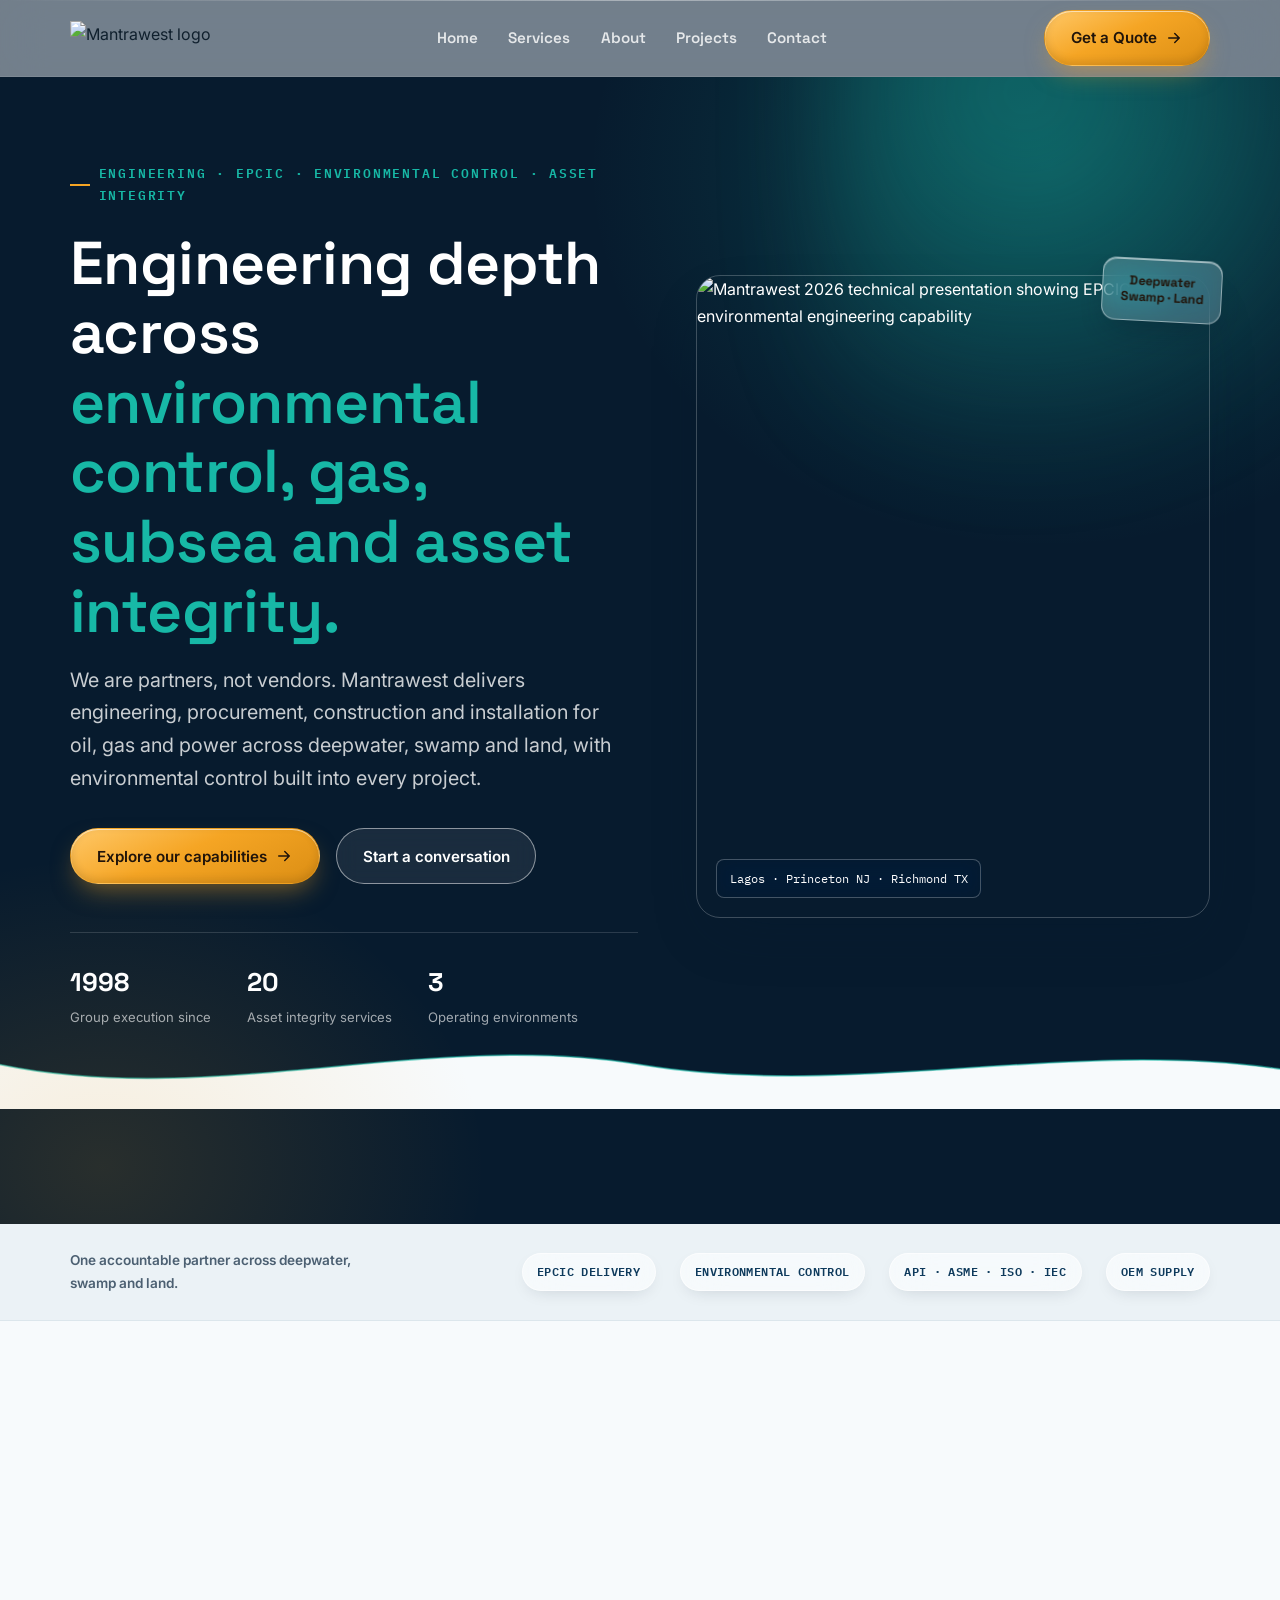
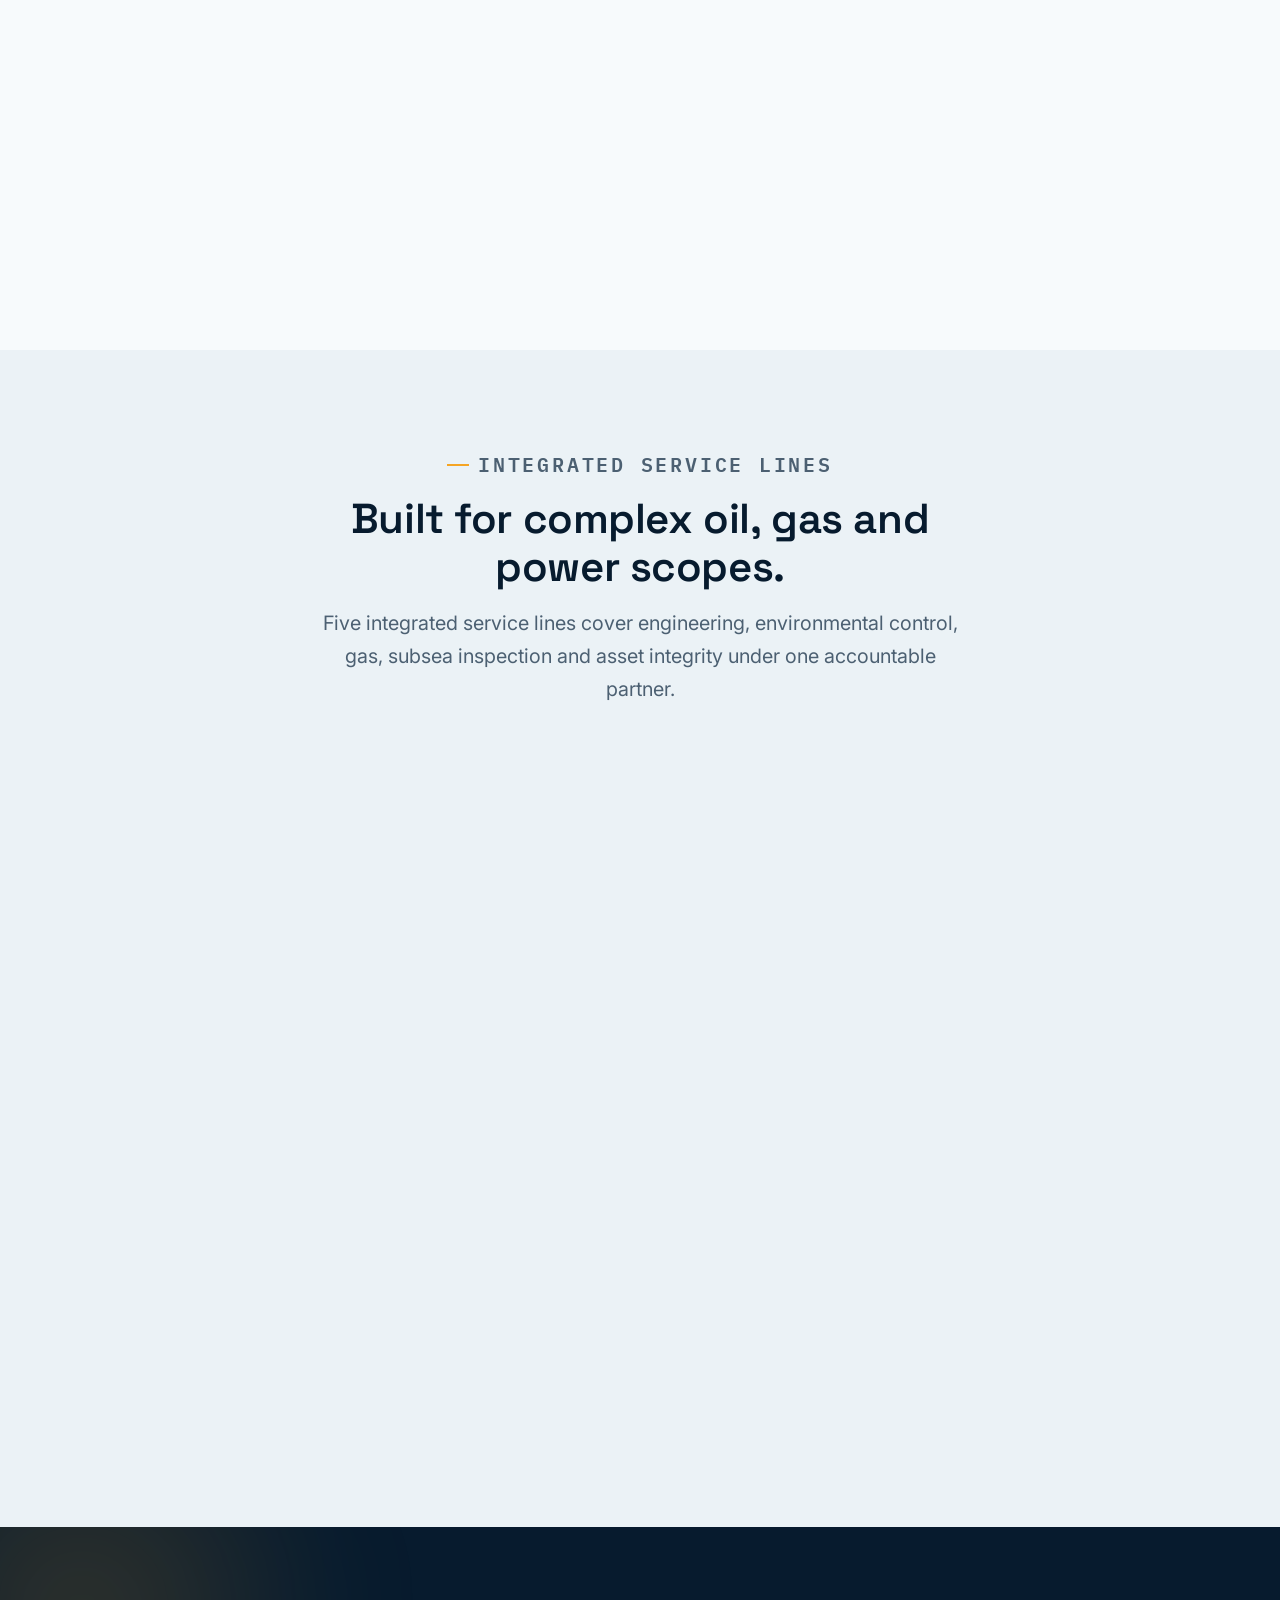
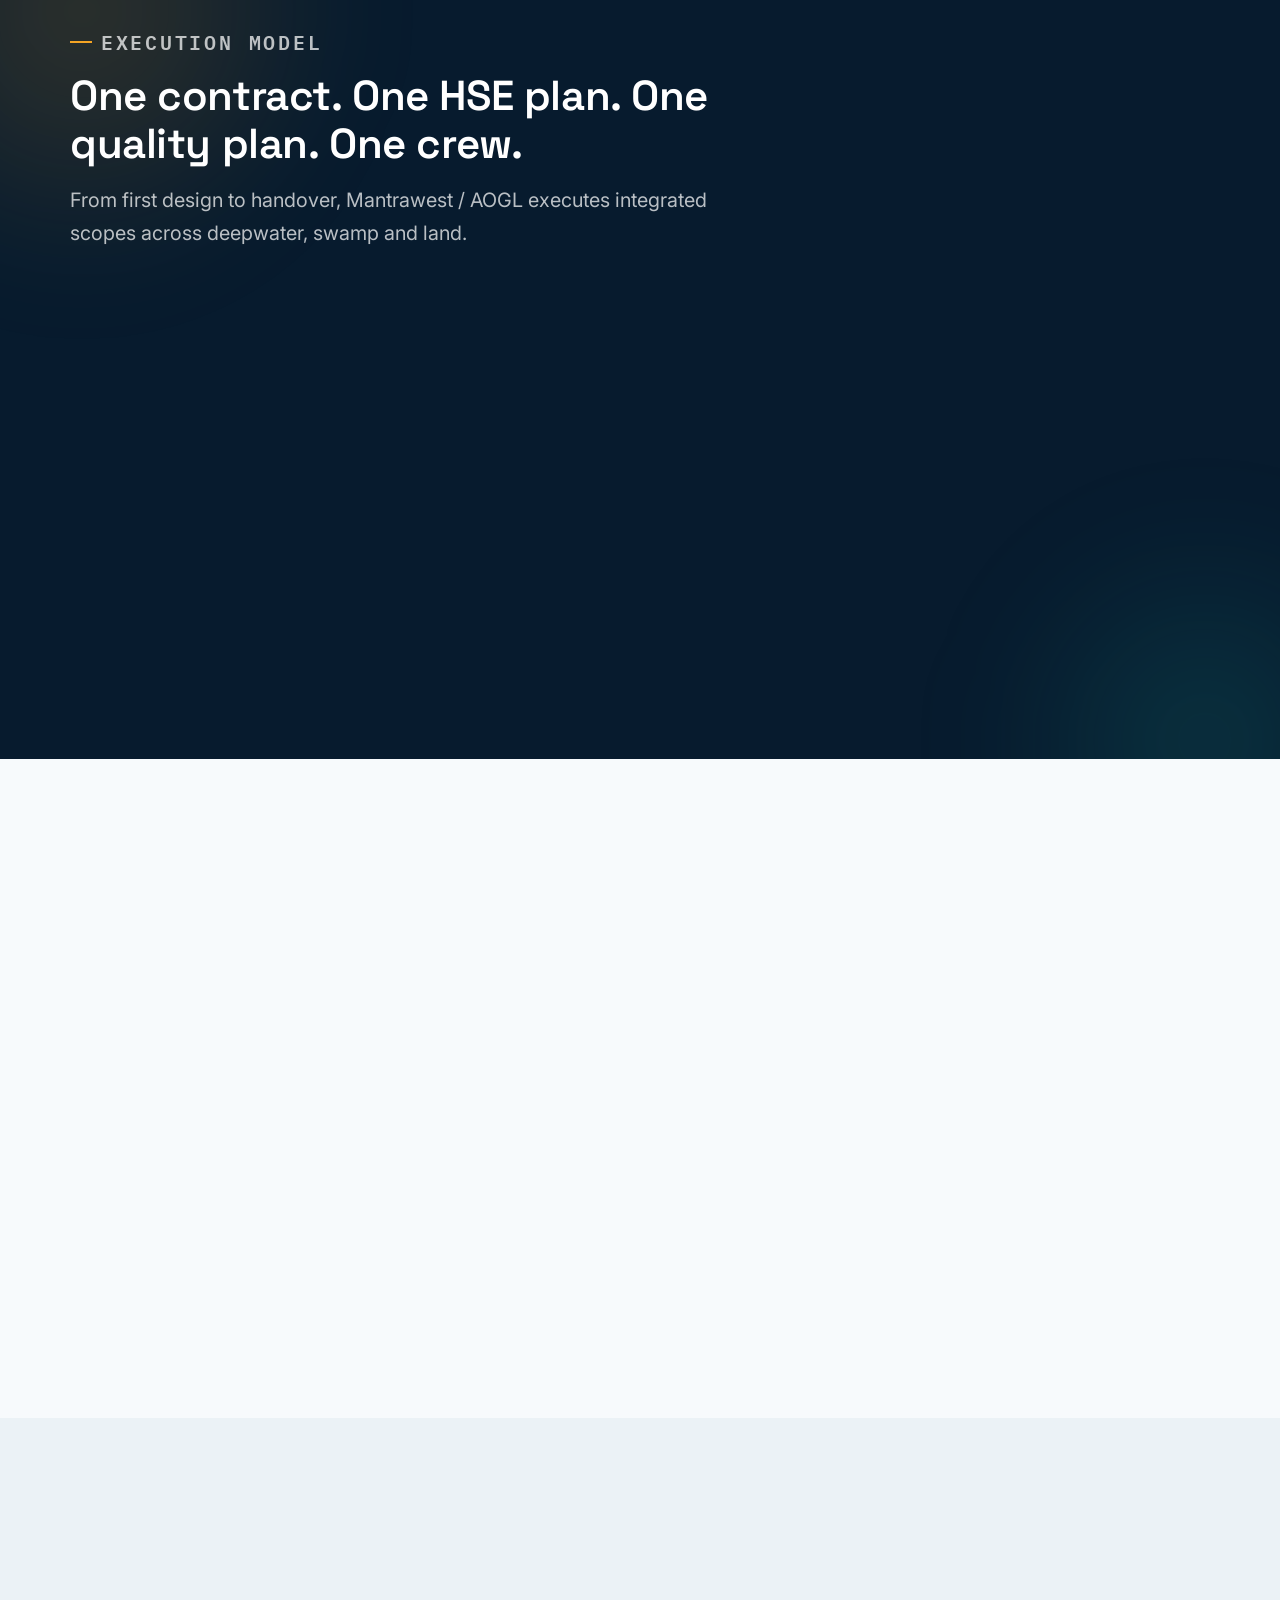
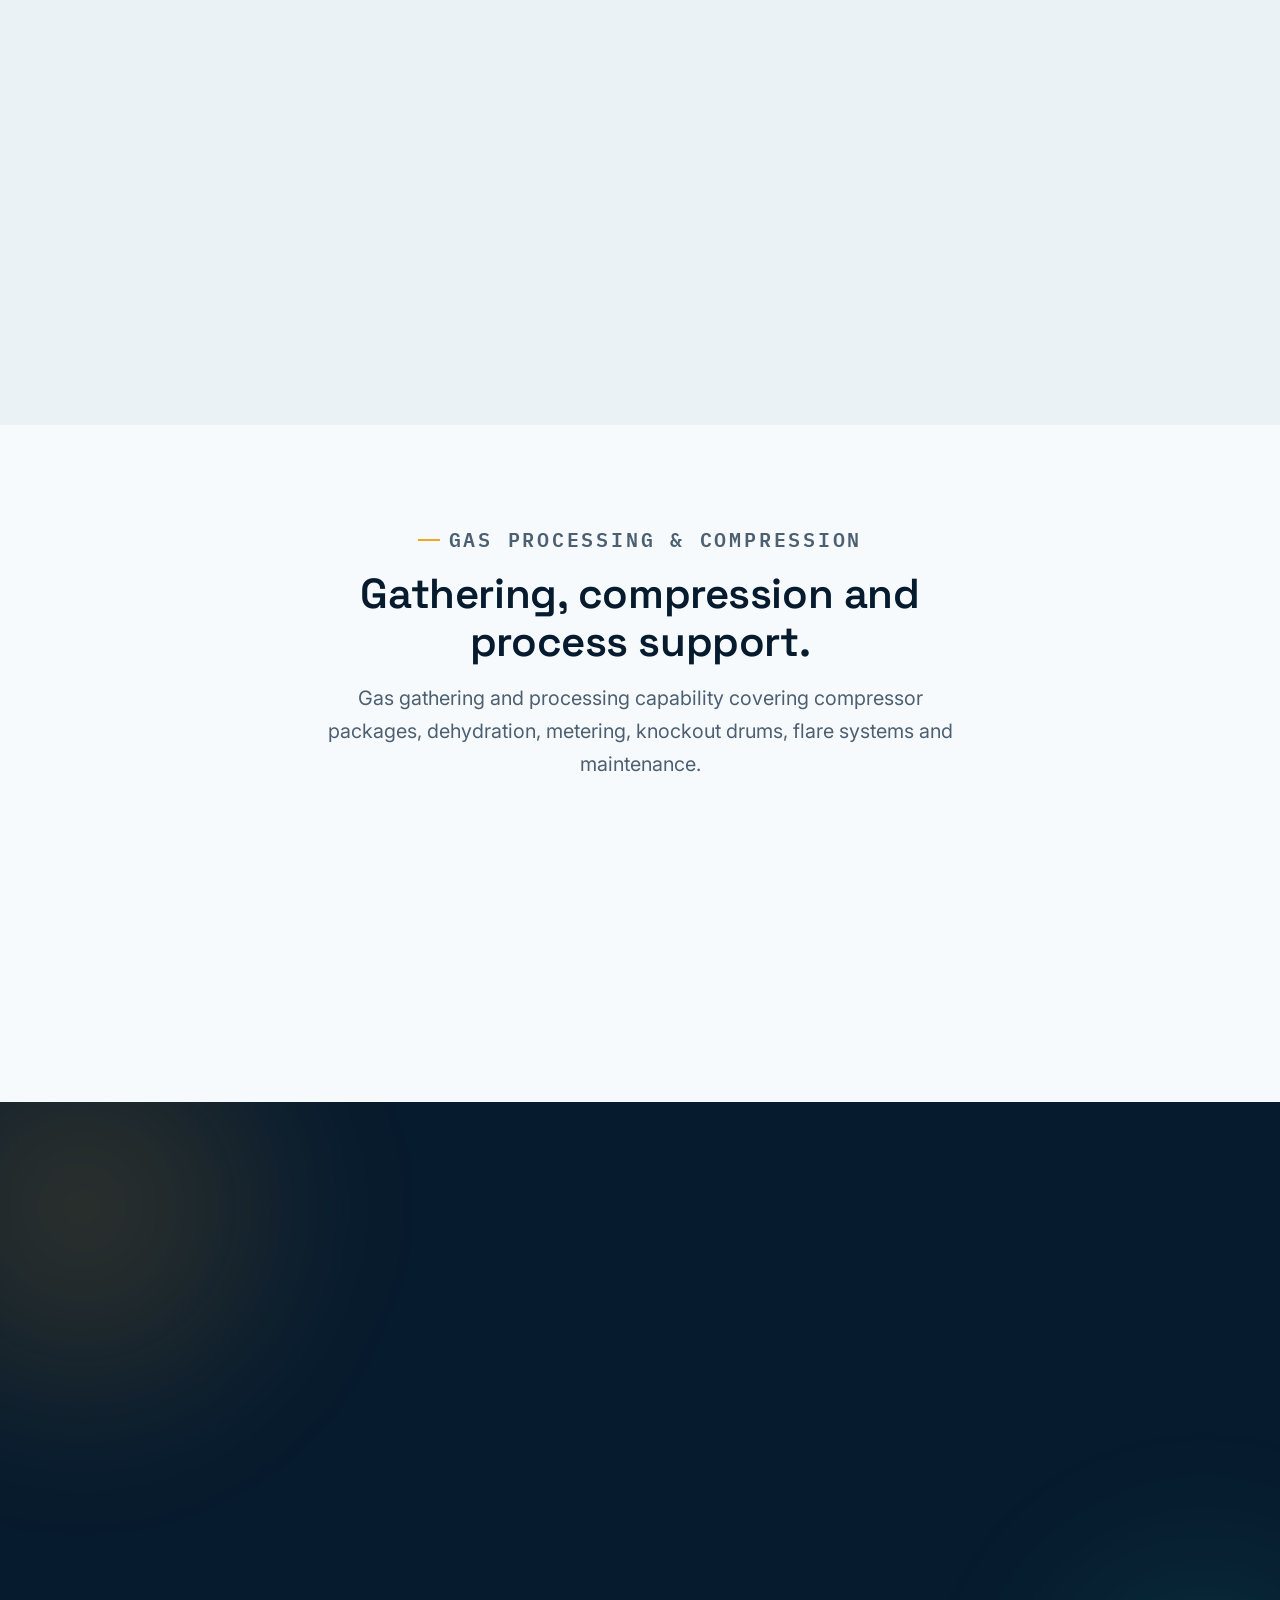
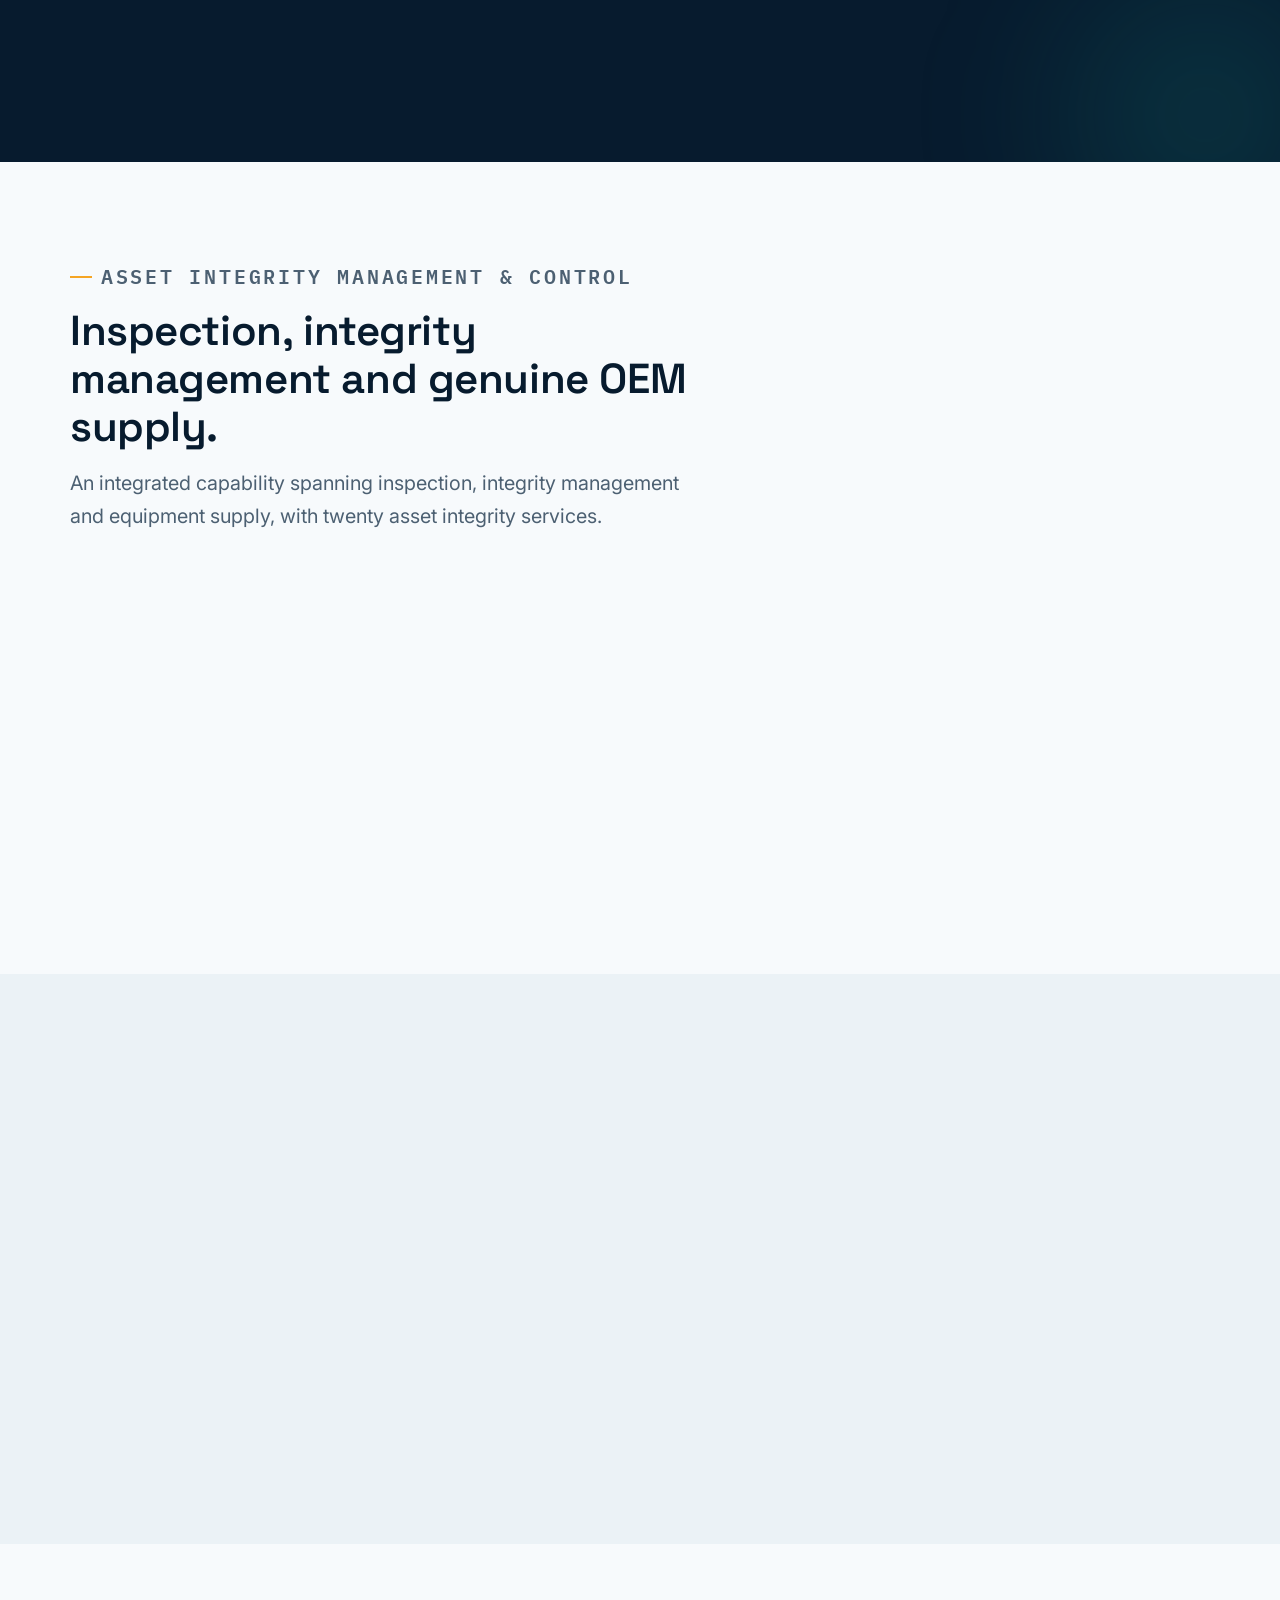
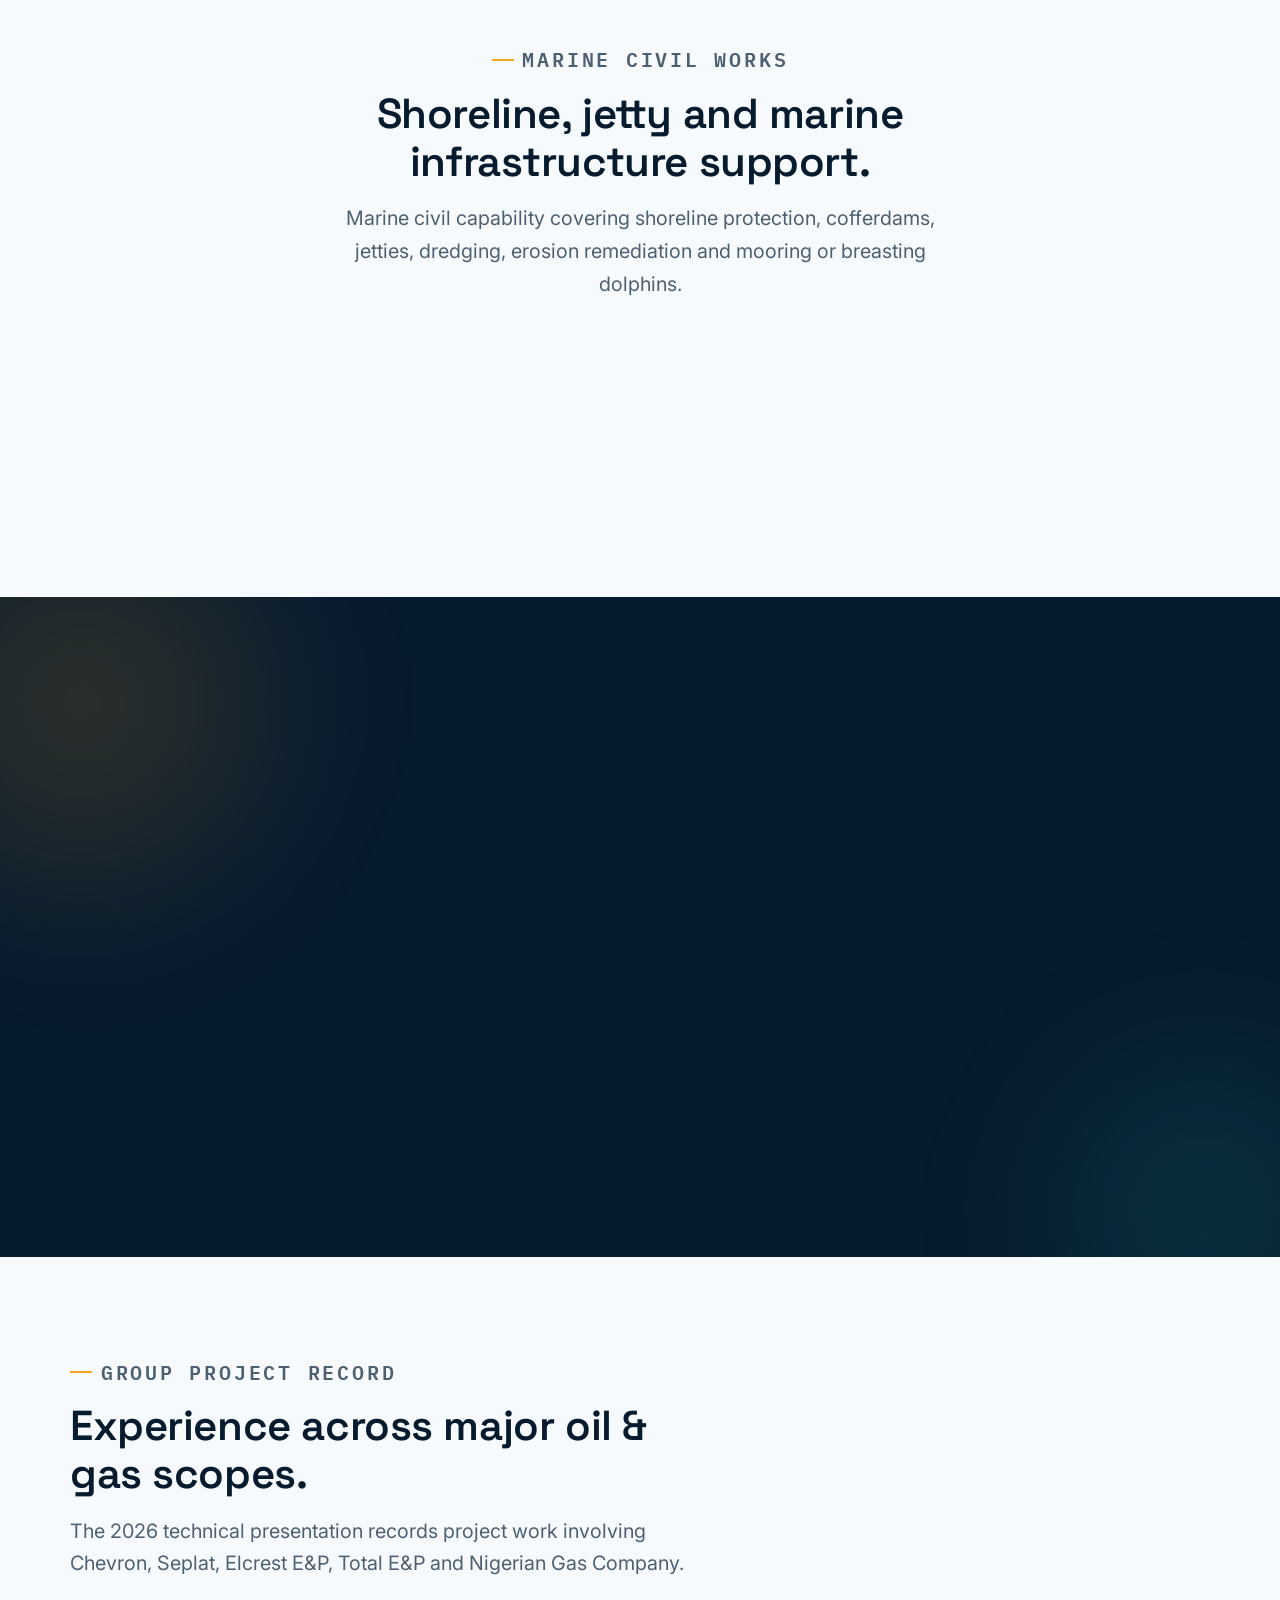
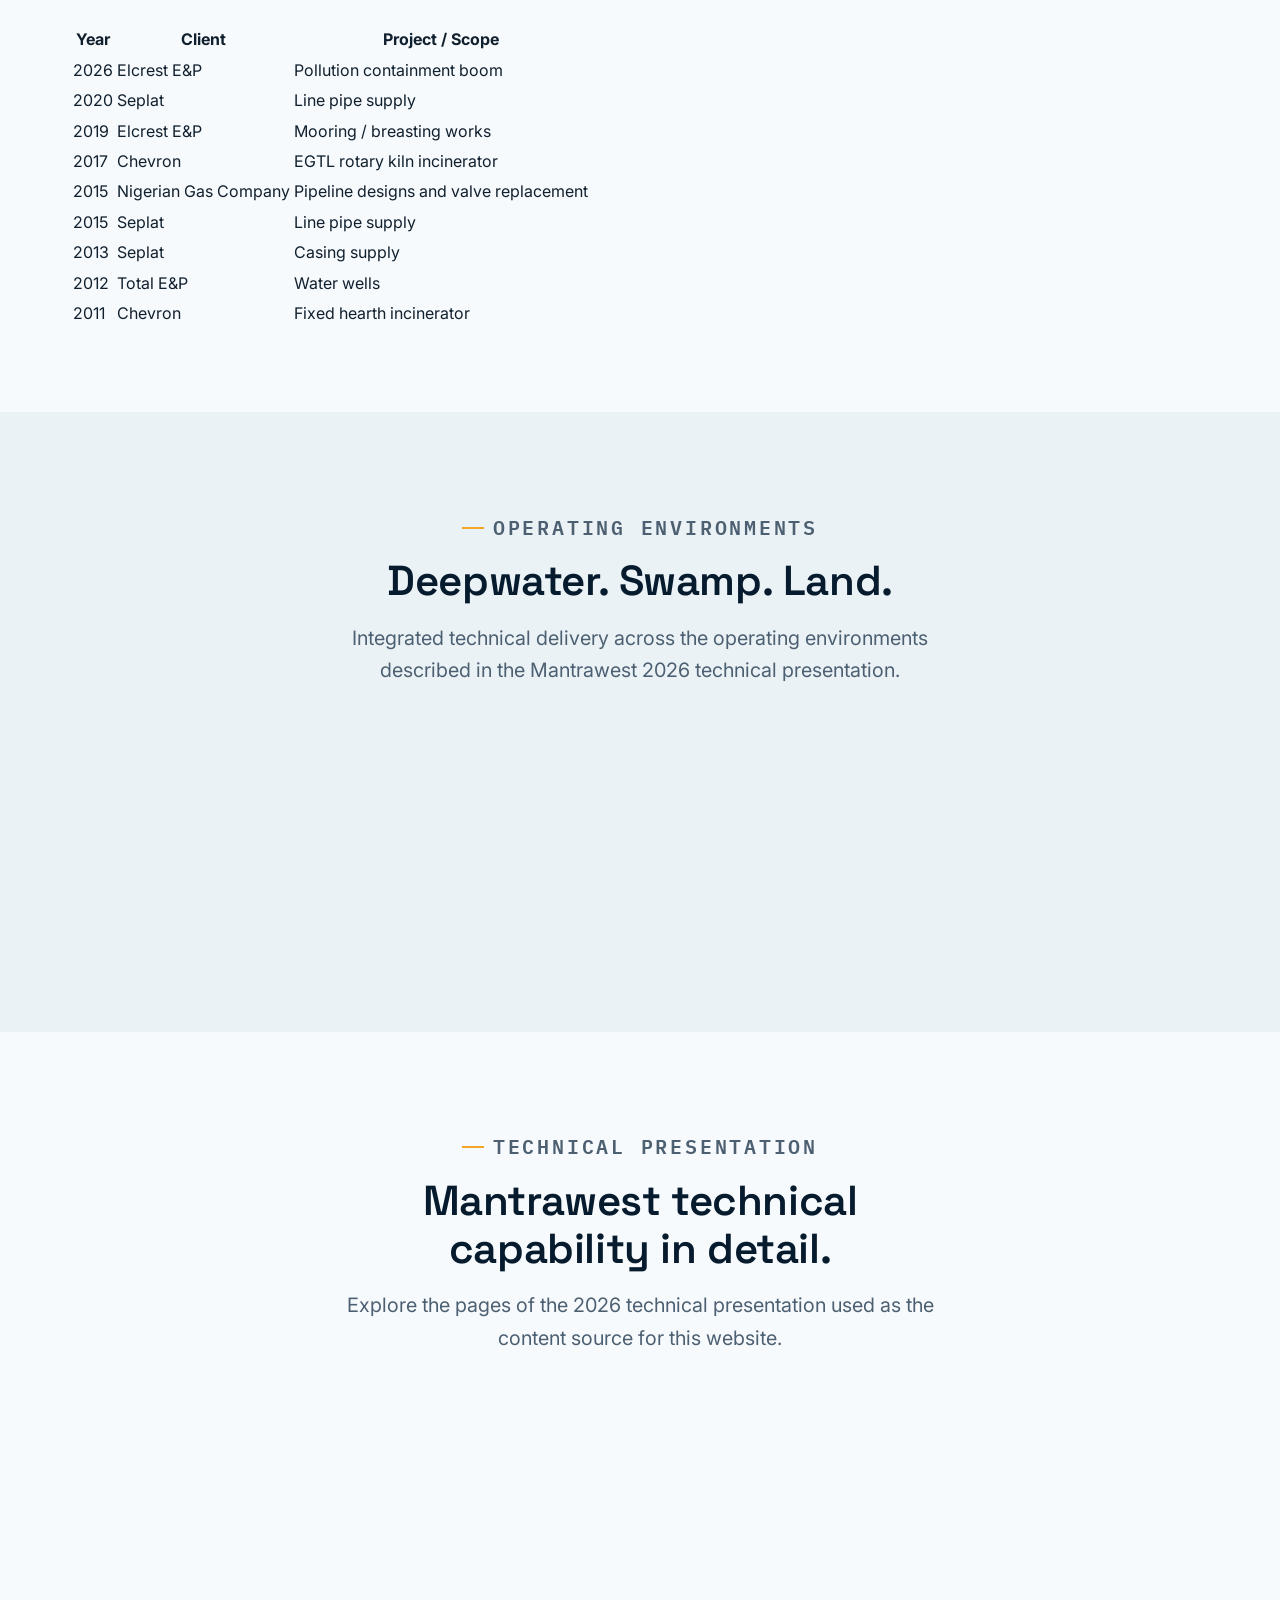
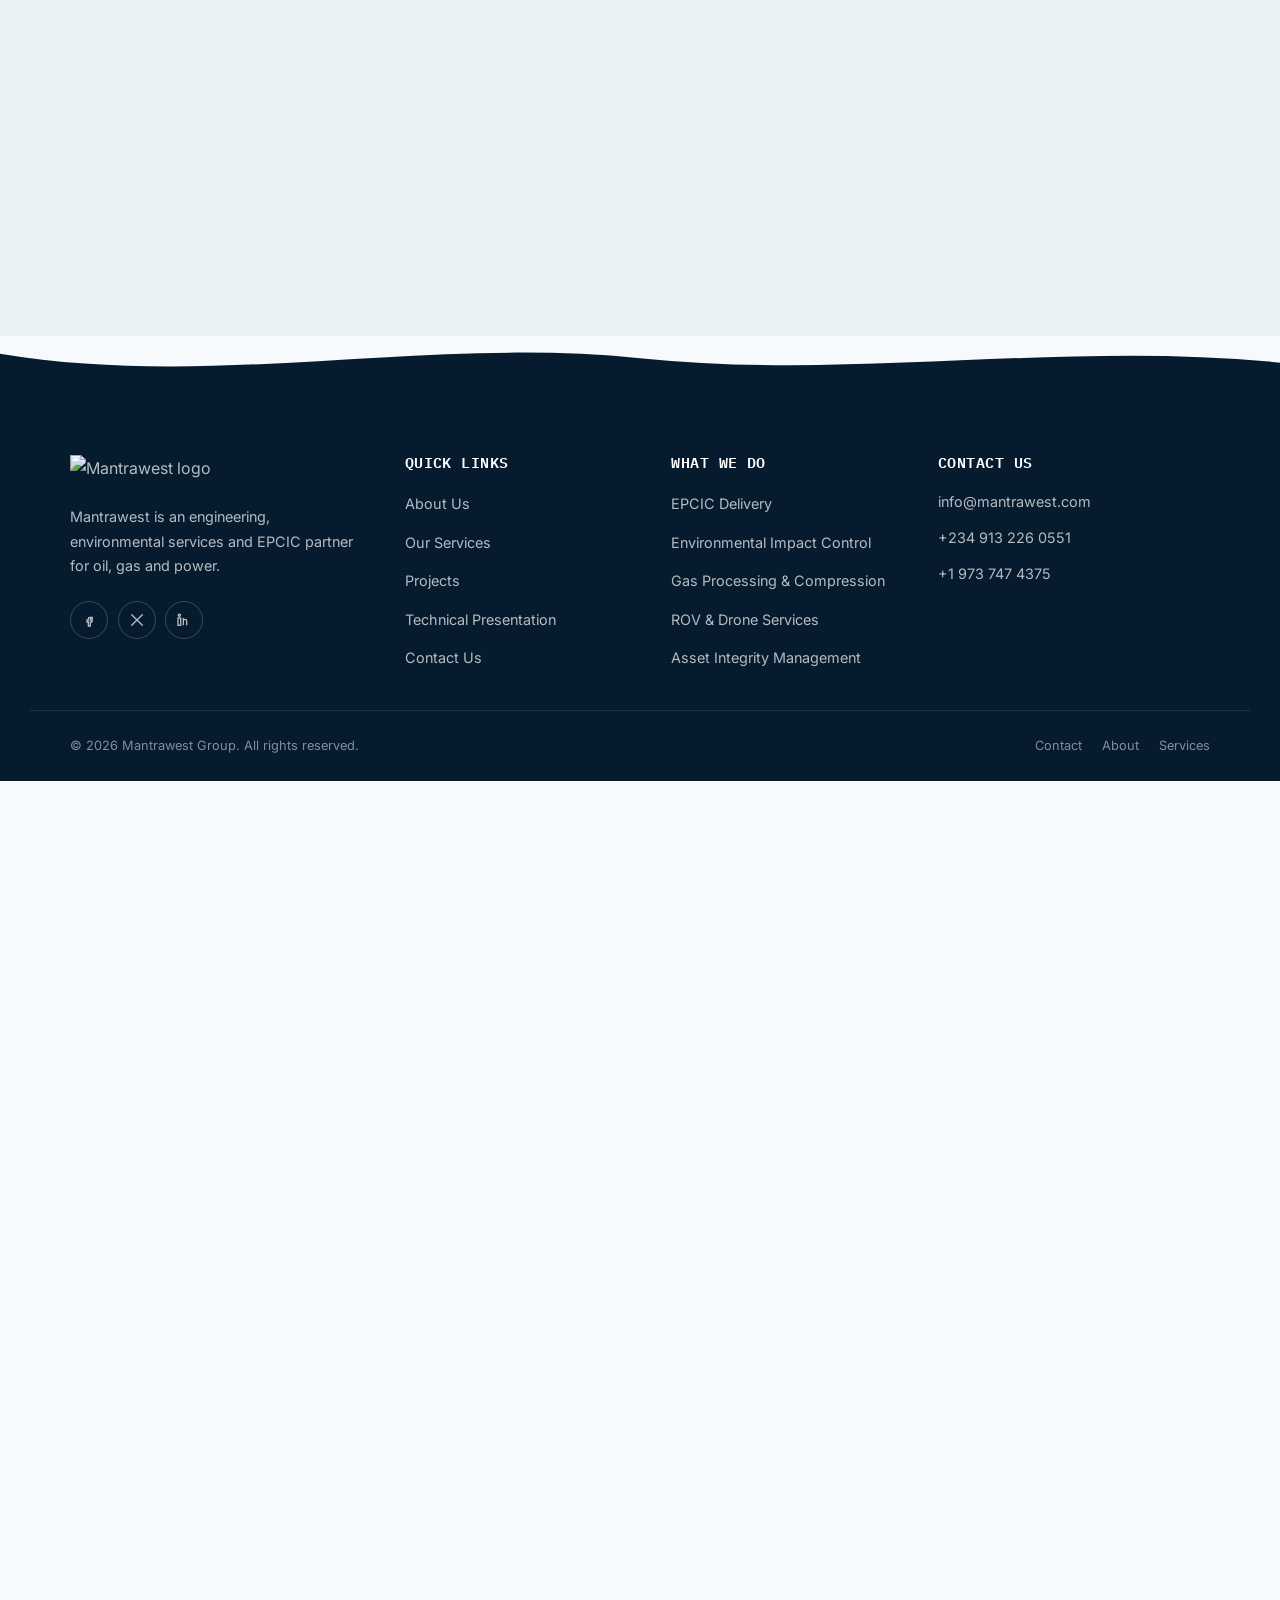
==== commit e1bd5739: "Add initial assets directory" ====
--- a/index.html
+++ b/index.html
@@ -1,292 +1,3020 @@
-<!doctype html>
 <!DOCTYPE html>
-<html lang="en"><head>
-<meta charset="utf-8"/>
-<meta content="width=device-width, initial-scale=1.0" name="viewport"/>
-<title>Mantrawest | Engineering, EPCIC, Environmental Control &amp; Asset Integrity</title>
-<meta content="Mantrawest delivers EPCIC, environmental impact control, produced water management, gas processing and compression, ROV and drone services, and asset integrity solutions across deepwater, swamp and land." name="description"/>
-<link href="https://mantrawest.com/" rel="canonical"/>
-<meta content="website" property="og:type"/>
-<meta content="Mantrawest | Engineering depth across environmental control, gas, subsea and asset integrity" property="og:title"/>
-<meta content="Engineering, procurement, construction and installation for oil, gas and power — one accountable partner." property="og:description"/>
-<meta content="assets/technical-page-01.jpg" property="og:image"/>
-<meta content="#071B2E" name="theme-color"/>
-<link href="https://mantrawest.com/waste/frontpageAssets/images/logo/logo-02.png" rel="icon"/>
-<link href="https://fonts.googleapis.com" rel="preconnect"/>
-<link crossorigin="" href="https://fonts.gstatic.com" rel="preconnect"/>
-<link href="https://fonts.googleapis.com/css2?family=Space+Grotesk:wght@500;600;700&amp;family=Inter:wght@400;500;600;700&amp;family=IBM+Plex+Mono:wght@500;600&amp;display=swap" rel="stylesheet"/>
-<link href="style.css" rel="stylesheet"/>
-</head><body><header class="site-header">
-<div class="container header-inner">
-<a aria-label="Mantrawest — Home" class="brand" href="#top">
-<img alt="Mantrawest logo" class="brand-logo" height="34" src="https://mantrawest.com/waste/frontpageAssets/images/logo/logo-02.png" width="150"/>
-</a>
-<nav aria-label="Primary" class="main-nav" id="mainNav">
-<ul class="nav-list">
-<li><a class="nav-link" data-nav="home" href="#top">Home</a></li>
-<li>
-<a class="nav-link" data-nav="services" href="#services-page">Services</a>
-</li>
-<li>
-<a class="nav-link" data-nav="about" href="#about">About</a>
-</li>
-<li><a class="nav-link" data-nav="blog" href="#projects">Projects</a></li>
-<li>
-<a class="nav-link" data-nav="contact" href="#quote-form">Contact</a>
-</li>
-</ul>
-<button class="nav-portal-link" data-open-modal="" type="button">
-            Client login →
-          </button>
-</nav>
-<div class="header-actions">
-<a class="btn btn-amber header-cta" href="#quote-form">
-            Get a Quote
-            <svg fill="none" stroke="currentColor" stroke-width="2" viewbox="0 0 24 24">
-<path d="M5 12h14m-6-6l6 6-6 6" stroke-linecap="round" stroke-linejoin="round"></path>
-</svg>
-</a>
-<button aria-controls="mainNav" aria-expanded="false" aria-label="Open menu" class="nav-toggle" id="navToggle" type="button">
-<span class="nav-toggle-bar"></span><span class="nav-toggle-bar"></span><span class="nav-toggle-bar"></span>
-</button>
-</div>
-</div>
-</header><div class="nav-backdrop" id="navBackdrop"></div><main id="main">
-<section class="hero">
-<div class="container hero-grid">
-<div class="hero-copy">
-<p class="eyebrow">Engineering · EPCIC · Environmental Control · Asset Integrity</p>
-<h1>Engineering depth across <em>environmental control, gas, subsea and asset integrity.</em></h1>
-<p class="hero-lead">We are partners, not vendors. Mantrawest delivers engineering, procurement, construction and installation for oil, gas and power across deepwater, swamp and land, with environmental control built into every project.</p>
-<div class="hero-actions">
-<a class="btn btn-amber" href="#services-page">Explore our capabilities <svg fill="none" stroke="currentColor" stroke-width="2" viewbox="0 0 24 24"><path d="M5 12h14m-6-6l6 6-6 6" stroke-linecap="round" stroke-linejoin="round"></path></svg></a>
-<a class="btn btn-outline-light" href="#quote-form">Start a conversation</a>
-</div>
-<div class="hero-stats">
-<div class="hero-stat"><b>1998</b><span>Group execution since</span></div>
-<div class="hero-stat"><b>20</b><span>Asset integrity services</span></div>
-<div class="hero-stat"><b>3</b><span>Operating environments</span></div>
-</div>
-</div>
-<div class="hero-media">
-<div class="hero-badge">Deepwater<br/>Swamp · Land</div>
-<div class="hero-media-frame glass-shine"><img alt="Mantrawest 2026 technical presentation showing EPCIC and environmental engineering capability" height="800" loading="eager" src="assets/technical-page-01.jpg" width="640"/></div>
-<div class="hero-coord">Lagos · Princeton NJ · Richmond TX</div>
-</div>
-</div>
-<svg aria-hidden="true" class="depth-divider" preserveaspectratio="none" viewbox="0 0 1440 90"><path d="M0,40 C 240,90 480,0 720,40 C 960,80 1200,10 1440,45 L1440,90 L0,90 Z" fill="var(--foam)"></path><path d="M0,40 C 240,90 480,0 720,40 C 960,80 1200,10 1440,45" fill="none" stroke="rgba(23,184,166,.55)" stroke-width="2"></path></svg>
-</section>
-<div class="trust-strip"><div class="container trust-strip-inner">
-<p class="trust-strip-label">One accountable partner across deepwater, swamp and land.</p>
-<div class="trust-badges">
-<span class="trust-badge">EPCIC delivery</span><span class="trust-badge">Environmental control</span><span class="trust-badge">API · ASME · ISO · IEC</span><span class="trust-badge">OEM supply</span>
-</div></div></div>
-<section class="section" id="about-preview"><div class="container"><div class="split reveal">
-<div class="split-media"><img alt="Mantrawest EPCIC contractor and partner capability" height="460" loading="lazy" src="assets/technical-page-03.jpg" width="560"/></div>
-<div class="split-copy"><p class="eyebrow">Who we are</p><h2>We are partners, not vendors.</h2>
-<p style="color:var(--ink-soft);font-size:var(--fs-lead);margin-top:1rem">Mantrawest Ltd, incorporated RC 7361964, combines engineering, procurement, construction, installation, environmental control, gas, subsea and asset integrity capabilities under one accountable delivery model.</p>
-<ul class="check-list"><li><svg fill="none" stroke="currentColor" stroke-width="2" viewbox="0 0 24 24"><path d="M5 13l4 4L19 7" stroke-linecap="round" stroke-linejoin="round"></path></svg>Engineering, procurement, construction and installation</li><li><svg fill="none" stroke="currentColor" stroke-width="2" viewbox="0 0 24 24"><path d="M5 13l4 4L19 7" stroke-linecap="round" stroke-linejoin="round"></path></svg>Group fabrication yard and machine shop at Jesse, Delta State</li><li><svg fill="none" stroke="currentColor" stroke-width="2" viewbox="0 0 24 24"><path d="M5 13l4 4L19 7" stroke-linecap="round" stroke-linejoin="round"></path></svg>Standards-aligned execution and documented acceptance criteria</li><li><svg fill="none" stroke="currentColor" stroke-width="2" viewbox="0 0 24 24"><path d="M5 13l4 4L19 7" stroke-linecap="round" stroke-linejoin="round"></path></svg>Offices and operational support in Lagos, Princeton NJ and Richmond TX</li></ul>
-<a class="btn btn-outline-dark" href="#about" style="margin-top:1.75rem">Company profile <svg fill="none" stroke="currentColor" stroke-width="2" viewbox="0 0 24 24"><path d="M5 12h14m-6-6l6 6-6 6" stroke-linecap="round" stroke-linejoin="round"></path></svg></a></div>
-</div></div></section>
-<section class="section section--alt" id="services"><div class="container">
-<div class="section-head center"><p class="eyebrow">Integrated service lines</p><h2>Built for complex oil, gas and power scopes.</h2><p>Five integrated service lines cover engineering, environmental control, gas, subsea inspection and asset integrity under one accountable partner.</p></div>
-<div class="grid grid-4">
-<div class="service-card glass-shine reveal"><div class="service-card-icon">01</div><h3>EPCIC Delivery</h3><p>Engineering, procurement, construction, installation and commissioning from FEED through handover.</p><a class="btn-ghost" href="#epcic">Explore EPCIC {svg_arrow()}</a></div>
-<div class="service-card glass-shine reveal reveal-delay-1"><div class="service-card-icon">02</div><h3>Environmental Impact Control</h3><p>Produced water management, integrated pollution control and gas flare commercialisation.</p><a class="btn-ghost" href="#environmental">Explore environmental services {svg_arrow()}</a></div>
-<div class="service-card glass-shine reveal reveal-delay-2"><div class="service-card-icon">03</div><h3>Gas Processing &amp; Compression</h3><p>Gas gathering, compressor packages, dehydration, metering, flare and relief systems.</p><a class="btn-ghost" href="#gas">Explore gas services {svg_arrow()}</a></div>
-<div class="service-card glass-shine reveal reveal-delay-3"><div class="service-card-icon">04</div><h3>ROV &amp; Drone Services</h3><p>Subsea inspection, drilling support, thermal, LiDAR and methane survey with digital field data.</p><a class="btn-ghost" href="#rov-drone">Explore inspection services {svg_arrow()}</a></div>
-</div>
-<div class="grid grid-3" style="margin-top:1.25rem"><div></div><div class="service-card glass-shine reveal"><div class="service-card-icon">05</div><h3>Asset Integrity Management</h3><p>Twenty services spanning hydro blasting, valves, vessels, NDT, fabrication, automation and HSE.</p><a class="btn-ghost" href="#integrity">Explore asset integrity {svg_arrow()}</a></div><div></div></div>
-</div></section><section class="section section--dark" id="execution"><div class="container">
-<div class="section-head"><p class="eyebrow">Execution model</p><h2>One contract. One HSE plan. One quality plan. One crew.</h2><p>From first design to handover, Mantrawest / AOGL executes integrated scopes across deepwater, swamp and land.</p></div>
-<div class="grid grid-4">
-<div class="mv-card glass-shine reveal"><p class="eyebrow">E · Engineering</p><h3>Design &amp; verification</h3><p>Conceptual, FEED and detailed design for flowstations, flowlines, pipelines, topsides, subsea risers and gas plants.</p><small>ASME B31.3 · B31.4 · B31.8 · API RP 2A-WSD · IEC 61511</small></div>
-<div class="mv-card glass-shine reveal reveal-delay-1"><p class="eyebrow">P · Procurement</p><h3>OEM sourcing</h3><p>Line pipe, OCTG, valves, wellheads, fittings, incinerators, fire and safety equipment and chemicals, with factory inspection.</p><small>API 5L · 5CT · 6A · 6D · EN 10204</small></div>
-<div class="mv-card glass-shine reveal reveal-delay-2"><p class="eyebrow">C · Construction</p><h3>Field execution</h3><p>Pipeline, civil, structural and marine civil works, including mooring dolphins and jetties.</p><small>ASME VIII Div 1 · ASME IX · AWS D1.1 · API 1104 · BS 6349</small></div>
-<div class="mv-card glass-shine reveal reveal-delay-3"><p class="eyebrow">I · Installation</p><h3>Hook-up to handover</h3><p>Hook-up, tie-in, process skids, control systems, substations and incinerators through testing, pre-commissioning and handover.</p><small>ASME B31.3 cl. 345 · IEC 61131-3 · IEC 62271 · NFPA 24</small></div>
-</div></div></section><section class="section" id="specialties"><div class="container"><div class="section-head center"><p class="eyebrow">Specialized capabilities</p><h2>From fabrication yard to marine works and incineration.</h2></div><div class="grid grid-3">
-<div class="value-card glass-shine reveal"><img alt="Mantrawest fabrication yard and machine shop" loading="lazy" src="assets/technical-page-05.jpg" style="width:100%;border-radius:var(--radius-sm);margin-bottom:1rem"/><h3>Fabrication yard</h3><p>Machining, pressure equipment, piping and spools, structural and marine fabrication, with full material traceability.</p></div>
-<div class="value-card glass-shine reveal reveal-delay-1"><img alt="Marine civil works for shoreline protection and jetties" loading="lazy" src="assets/technical-page-08.jpg" style="width:100%;border-radius:var(--radius-sm);margin-bottom:1rem"/><h3>Marine civil works</h3><p>Shoreline protection, cofferdams, jetties, dredging, erosion remediation and site preparation, plus mooring and breasting dolphins.</p></div>
-<div class="value-card glass-shine reveal reveal-delay-2"><img alt="Rotary kiln incinerator installation" loading="lazy" src="assets/technical-page-10.jpg" style="width:100%;border-radius:var(--radius-sm);margin-bottom:1rem"/><h3>Hazardous waste incineration</h3><p>Rotary kiln and fixed hearth systems for solids, sludges, oily waste and liquids, with quench, air pollution control and stack monitoring.</p></div>
-</div></div></section><section class="section-anchor" id="services-page"><section class="section" id="epcic">
-<div class="container">
-<div class="split reveal">
-<div class="split-media">
-<img alt="EPCIC delivery and engineering capability" height="420" loading="lazy" src="assets/technical-page-03.jpg" width="560">
-</img></div>
-<div class="split-copy">
-<p class="eyebrow">Service 01 · Engineering, Procurement, Construction, Installation &amp; Commissioning</p>
-<h2>EPCIC Delivery</h2>
-<p style="color:var(--ink-soft);font-size:var(--fs-lead);margin-top:1rem">Engineering, procurement, construction and installation are delivered under one accountable contract, with environmental control built into every project.</p>
-<ul class="check-list"><li><svg fill="none" stroke="currentColor" stroke-width="2" viewbox="0 0 24 24"><path d="M5 13l4 4L19 7" stroke-linecap="round" stroke-linejoin="round"></path></svg>Conceptual, FEED and detailed engineering</li><li><svg fill="none" stroke="currentColor" stroke-width="2" viewbox="0 0 24 24"><path d="M5 13l4 4L19 7" stroke-linecap="round" stroke-linejoin="round"></path></svg>OEM sourcing and factory inspection</li><li><svg fill="none" stroke="currentColor" stroke-width="2" viewbox="0 0 24 24"><path d="M5 13l4 4L19 7" stroke-linecap="round" stroke-linejoin="round"></path></svg>Pipeline, civil, structural and marine construction</li><li><svg fill="none" stroke="currentColor" stroke-width="2" viewbox="0 0 24 24"><path d="M5 13l4 4L19 7" stroke-linecap="round" stroke-linejoin="round"></path></svg>Hook-up, tie-in, testing, pre-commissioning and handover</li></ul>
-<a class="btn btn-outline-dark" data-service-request="epcic" href="#quote-form" style="margin-top:1.75rem">Discuss this scope <svg fill="none" stroke="currentColor" stroke-width="2" viewbox="0 0 24 24"><path d="M5 12h14m-6-6l6 6-6 6" stroke-linecap="round" stroke-linejoin="round"></path></svg></a>
-</div>
-</div>
-</div>
-</section><section class="section" id="environmental">
-<div class="container">
-<div class="split reverse reveal">
-<div class="split-media">
-<img alt="Containerised produced water treatment plant" height="420" loading="lazy" src="assets/technical-page-18.jpg" width="560">
-</img></div>
-<div class="split-copy">
-<p class="eyebrow">Service 02 · Produced Water &amp; Pollution Control</p>
-<h2>Environmental Impact Control &amp; Waste Management</h2>
-<p style="color:var(--ink-soft);font-size:var(--fs-lead);margin-top:1rem">Produced water management is delivered as a turnkey plant covering separation, treatment, quality testing, chemical analysis, spill response, environmental risk assessment and monitoring.</p>
-<ul class="check-list"><li><svg fill="none" stroke="currentColor" stroke-width="2" viewbox="0 0 24 24"><path d="M5 13l4 4L19 7" stroke-linecap="round" stroke-linejoin="round"></path></svg>Oil/water separation and oil recovery</li><li><svg fill="none" stroke="currentColor" stroke-width="2" viewbox="0 0 24 24"><path d="M5 13l4 4L19 7" stroke-linecap="round" stroke-linejoin="round"></path></svg>Chlorine dosing, oxidation and electrostatic coagulation</li><li><svg fill="none" stroke="currentColor" stroke-width="2" viewbox="0 0 24 24"><path d="M5 13l4 4L19 7" stroke-linecap="round" stroke-linejoin="round"></path></svg>Settling, solids processing and sand filtration</li><li><svg fill="none" stroke="currentColor" stroke-width="2" viewbox="0 0 24 24"><path d="M5 13l4 4L19 7" stroke-linecap="round" stroke-linejoin="round"></path></svg>Acceptance against EGASPIN 2018 discharge limits or client reinjection specification</li></ul>
-<a class="btn btn-outline-dark" data-service-request="environmental" href="#quote-form" style="margin-top:1.75rem">Discuss this scope <svg fill="none" stroke="currentColor" stroke-width="2" viewbox="0 0 24 24"><path d="M5 12h14m-6-6l6 6-6 6" stroke-linecap="round" stroke-linejoin="round"></path></svg></a>
-</div>
-</div>
-</div>
-</section><section class="section" id="gas">
-<div class="container">
-<div class="split reveal">
-<div class="split-media">
-<img alt="Gas processing and compression systems" height="420" loading="lazy" src="assets/technical-page-11.jpg" width="560">
-</img></div>
-<div class="split-copy">
-<p class="eyebrow">Service 03 · Gas Gathering, Compression &amp; Metering</p>
-<h2>Gas Processing &amp; Compression</h2>
-<p style="color:var(--ink-soft);font-size:var(--fs-lead);margin-top:1rem">Gas gathering, compressor packages, glycol dehydration and reboiling, coalescing filters, metering, knock-out drum and flare system maintenance and conversion for CNG, LPG and LNG applications.</p>
-<ul class="check-list"><li><svg fill="none" stroke="currentColor" stroke-width="2" viewbox="0 0 24 24"><path d="M5 13l4 4L19 7" stroke-linecap="round" stroke-linejoin="round"></path></svg>Compressor packages and gas gathering</li><li><svg fill="none" stroke="currentColor" stroke-width="2" viewbox="0 0 24 24"><path d="M5 13l4 4L19 7" stroke-linecap="round" stroke-linejoin="round"></path></svg>Glycol dehydration and reboiling</li><li><svg fill="none" stroke="currentColor" stroke-width="2" viewbox="0 0 24 24"><path d="M5 13l4 4L19 7" stroke-linecap="round" stroke-linejoin="round"></path></svg>Coalescing filtration and gas metering</li><li><svg fill="none" stroke="currentColor" stroke-width="2" viewbox="0 0 24 24"><path d="M5 13l4 4L19 7" stroke-linecap="round" stroke-linejoin="round"></path></svg>Knock-out drum, flare and relief system support</li></ul>
-<a class="btn btn-outline-dark" data-service-request="gas" href="#quote-form" style="margin-top:1.75rem">Discuss this scope <svg fill="none" stroke="currentColor" stroke-width="2" viewbox="0 0 24 24"><path d="M5 12h14m-6-6l6 6-6 6" stroke-linecap="round" stroke-linejoin="round"></path></svg></a>
-</div>
-</div>
-</div>
-</section><section class="section" id="rov-drone">
-<div class="container">
-<div class="split reverse reveal">
-<div class="split-media">
-<img alt="ROV launch and recovery for subsea inspection" height="420" loading="lazy" src="assets/technical-page-19.jpg" width="560"/>
-</div>
-<div class="split-copy">
-<p class="eyebrow">Service 04 · Subsea Inspection &amp; Digital Field Data</p>
-<h2>ROV &amp; Drone Services</h2>
-<p style="color:var(--ink-soft);font-size:var(--fs-lead);margin-top:1rem">ROV and drone inspection assesses subsea and topside assets in place, supporting FPSO assessments and reducing the need to tow large assets to dry dock.</p>
-<ul class="check-list"><li><svg fill="none" stroke="currentColor" stroke-width="2" viewbox="0 0 24 24"><path d="M5 13l4 4L19 7" stroke-linecap="round" stroke-linejoin="round"></path></svg>ROV visual inspection, debris clearance and FPSO assessment</li><li><svg fill="none" stroke="currentColor" stroke-width="2" viewbox="0 0 24 24"><path d="M5 13l4 4L19 7" stroke-linecap="round" stroke-linejoin="round"></path></svg>Flooded member detection, cathodic protection and J-tube surveys</li><li><svg fill="none" stroke="currentColor" stroke-width="2" viewbox="0 0 24 24"><path d="M5 13l4 4L19 7" stroke-linecap="round" stroke-linejoin="round"></path></svg>BOP testing, wellhead integrity, lifting, positioning and cable laying</li><li><svg fill="none" stroke="currentColor" stroke-width="2" viewbox="0 0 24 24"><path d="M5 13l4 4L19 7" stroke-linecap="round" stroke-linejoin="round"></path></svg>Thermal inspection, LiDAR, GIS asset registers and OGI methane surveys</li></ul>
-<a class="btn btn-outline-dark" data-service-request="rov-drone" href="#quote-form" style="margin-top:1.75rem">Discuss this scope <svg fill="none" stroke="currentColor" stroke-width="2" viewbox="0 0 24 24"><path d="M5 12h14m-6-6l6 6-6 6" stroke-linecap="round" stroke-linejoin="round"></path></svg></a>
-</div>
-</div>
-</div>
-</section><section class="section" id="integrity">
-<div class="container">
-<div class="split reveal">
-<div class="split-media">
-<img alt="Asset integrity quality assurance and control" height="420" loading="lazy" src="assets/technical-page-14.jpg" width="560"/>
-</div>
-<div class="split-copy">
-<p class="eyebrow">Service 05 · Inspection, Integrity, QA/QC &amp; Automation</p>
-<h2>Asset Integrity Management &amp; Control</h2>
-<p style="color:var(--ink-soft);font-size:var(--fs-lead);margin-top:1rem">Twenty asset integrity services are tied to governing API, ASME and ISO requirements, with documented quality plans, inspection and test plans, hold points and acceptance criteria.</p>
-<ul class="check-list"><li><svg fill="none" stroke="currentColor" stroke-width="2" viewbox="0 0 24 24"><path d="M5 13l4 4L19 7" stroke-linecap="round" stroke-linejoin="round"></path></svg>Hydro blasting, piping, valve repair and vessel integrity</li><li><svg fill="none" stroke="currentColor" stroke-width="2" viewbox="0 0 24 24"><path d="M5 13l4 4L19 7" stroke-linecap="round" stroke-linejoin="round"></path></svg>NDT: VT, PT, MT, RT and UT, plus PWHT</li><li><svg fill="none" stroke="currentColor" stroke-width="2" viewbox="0 0 24 24"><path d="M5 13l4 4L19 7" stroke-linecap="round" stroke-linejoin="round"></path></svg>QA/QC, material traceability, welding quality and pressure testing</li><li><svg fill="none" stroke="currentColor" stroke-width="2" viewbox="0 0 24 24"><path d="M5 13l4 4L19 7" stroke-linecap="round" stroke-linejoin="round"></path></svg>Instrumentation, industrial automation, energy efficiency and HSE services</li></ul>
-<a class="btn btn-outline-dark" data-service-request="integrity" href="#quote-form" style="margin-top:1.75rem">Discuss this scope <svg fill="none" stroke="currentColor" stroke-width="2" viewbox="0 0 24 24"><path d="M5 12h14m-6-6l6 6-6 6" stroke-linecap="round" stroke-linejoin="round"></path></svg></a>
-</div>
-</div>
-</div>
-</section></section><section class="section section--dark" id="standards"><div class="container"><div class="section-head center"><p class="eyebrow">Technical governance</p><h2>Codes and standards guide every scope.</h2><p>Codes and standards are the governing references for each scope; editions and acceptance limits are fixed by the client specification and permit.</p></div><div class="grid grid-4">
-<div class="mv-card glass-shine"><h3>Pipeline &amp; piping</h3><p>ASME B31.3 · B31.4 · B31.8 · API 1104 · API 570</p></div>
-<div class="mv-card glass-shine"><h3>Structures &amp; marine</h3><p>AWS D1.1 · BS 6349 · API RP 2A-WSD · OCIMF MEG4</p></div>
-<div class="mv-card glass-shine"><h3>Integrity &amp; inspection</h3><p>ASME V · API 510 · API 572 · API 579-1 · ISO 9712 · ASNT SNT-TC-1A</p></div>
-<div class="mv-card glass-shine"><h3>Automation &amp; HSE</h3><p>IEC 61131-3 · IEC 61511 · ISO 45001 · ISO 14001 · EGASPIN 2018</p></div>
-</div></div></section><section class="section section--alt" id="projects"><div class="container">
-<div class="section-head"><p class="eyebrow">Group project record</p><h2>Selected references</h2><p>Group references executed by Mantrawest and AOGL. Contract references and client contacts are available on request.</p></div>
-<div class="table-wrap glass-shine" style="overflow:auto"><table style="width:100%;border-collapse:collapse;min-width:760px"><thead><tr><th style="text-align:left;padding:1rem">Year</th><th style="text-align:left;padding:1rem">Client</th><th style="text-align:left;padding:1rem">Scope</th><th style="text-align:left;padding:1rem">Status</th></tr></thead><tbody>
-<tr><td>2026</td><td>Elcrest E&amp;P</td><td>Supply and deployment of pollution containment boom, 13 foam-filled sections of 30 m, Abiala Field, PPL 209</td><td>Ongoing</td></tr>
-<tr><td>2020</td><td>Seplat Petroleum</td><td>Supply of 6,120 m and 6,084 m of 6-inch API 5L Grade X52 and X42, 3PE coated, seamless line pipe</td><td>Completed</td></tr>
-<tr><td>2019</td><td>Elcrest E&amp;P</td><td>Mooring and breasting facilities for crude oil storage vessel and EPF, Gbetiokun; Benin River Valve Station</td><td>Completed / commenced 2019</td></tr>
-<tr><td>2017</td><td>Chevron</td><td>Production, supply and installation of a 10-tonne EGTL multiple waste stream rotary kiln incinerator</td><td>Completed</td></tr>
-<tr><td>2015</td><td>Nigerian Gas Company</td><td>Detailed design of 12-inch × 23 km pipeline, NAOC Ob-Ob gas plant to NIPP Egbema</td><td>Completed</td></tr>
-<tr><td>2015</td><td>Seplat Petroleum</td><td>Supply of 27,000 m of 6-inch Grade X52 PSL 2, 3PE coated, seamless line pipe</td><td>Completed</td></tr>
-<tr><td>2013</td><td>Seplat Petroleum</td><td>Supply of 18,000 ft of 9-5/8-inch, 47 lb/ft, N80, BTC, R3 seamless casing</td><td>Completed</td></tr>
-<tr><td>2012</td><td>Total E&amp;P</td><td>Three 16-inch water wells for OML 58 upgrade project, Ogbugu Flow Station</td><td>Completed</td></tr>
-<tr><td>2011</td><td>Chevron</td><td>Production, supply and installation of a 10-tonne EGTL multiple waste stream fixed hearth incinerator</td><td>Completed</td></tr>
-</tbody></table></div>
-</div></section><section class="section" id="about"><div class="container"><div class="section-head"><p class="eyebrow">Company profile</p><h2>Integrated capability across inspection, integrity management and equipment supply.</h2><p>Mantrawest Ltd is one accountable partner for inspection, integrity and genuine OEM supply.</p></div>
-<div class="grid grid-3"><div class="value-card glass-shine reveal"><h3>20 asset integrity services</h3><p>From hydro blasting and valve overhaul to NDT, fabrication, automation and HSE training.</p></div><div class="value-card glass-shine reveal reveal-delay-1"><h3>Standards-aligned work</h3><p>Scopes are tied to governing API, ASME, ISO and IEC codes and defined test and acceptance bases.</p></div><div class="value-card glass-shine reveal reveal-delay-2"><h3>Direct OEM representation</h3><p>Installation, overhaul and repair work is supported by genuine, traceable parts with a direct supply route.</p></div></div>
-<div class="split reveal" style="margin-top:3rem"><div class="split-media"><img alt="Mantrawest overview and accountable partner model" loading="lazy" src="assets/technical-page-16.jpg"/></div><div class="split-copy"><p class="eyebrow">Our footprint</p><h2>Lagos · Princeton NJ · Richmond TX</h2><p style="color:var(--ink-soft);font-size:var(--fs-lead);margin-top:1rem">Operations support deepwater, swamp and land environments. The group fabrication yard is at Jesse, Delta State.</p><ul class="check-list"><li><svg fill="none" stroke="currentColor" stroke-width="2" viewbox="0 0 24 24"><path d="M5 13l4 4L19 7" stroke-linecap="round" stroke-linejoin="round"></path></svg>Mantrawest Ltd · Incorporated, RC 7361964</li><li><svg fill="none" stroke="currentColor" stroke-width="2" viewbox="0 0 24 24"><path d="M5 13l4 4L19 7" stroke-linecap="round" stroke-linejoin="round"></path></svg>Group execution since 1998</li><li><svg fill="none" stroke="currentColor" stroke-width="2" viewbox="0 0 24 24"><path d="M5 13l4 4L19 7" stroke-linecap="round" stroke-linejoin="round"></path></svg>Clients include Chevron, Seplat Petroleum, Elcrest E&amp;P, Total E&amp;P and Nigerian Gas Company</li><li><svg fill="none" stroke="currentColor" stroke-width="2" viewbox="0 0 24 24"><path d="M5 13l4 4L19 7" stroke-linecap="round" stroke-linejoin="round"></path></svg>Environmental control built into every project</li></ul></div></div>
-</div></section><section class="section" id="gallery"><div class="container"><div class="section-head center"><p class="eyebrow">Technical presentation</p><h2>Capability in pictures</h2><p>Visual references from the 2026 Mantrawest technical presentation.</p></div><div class="grid grid-4"><a class="value-card glass-shine reveal" href="assets/technical-page-01.jpg" rel="noopener" target="_blank"><img alt="Mantrawest technical presentation page 1" loading="lazy" src="assets/technical-page-01.jpg" style="width:100%;border-radius:var(--radius-sm)"/><h3 style="margin-top:.75rem">Technical page 01</h3></a><a class="value-card glass-shine reveal" href="assets/technical-page-02.jpg" rel="noopener" target="_blank"><img alt="Mantrawest technical presentation page 2" loading="lazy" src="assets/technical-page-02.jpg" style="width:100%;border-radius:var(--radius-sm)"/><h3 style="margin-top:.75rem">Technical page 02</h3></a><a class="value-card glass-shine reveal" href="assets/technical-page-03.jpg" rel="noopener" target="_blank"><img alt="Mantrawest technical presentation page 3" loading="lazy" src="assets/technical-page-03.jpg" style="width:100%;border-radius:var(--radius-sm)"/><h3 style="margin-top:.75rem">Technical page 03</h3></a><a class="value-card glass-shine reveal" href="assets/technical-page-04.jpg" rel="noopener" target="_blank"><img alt="Mantrawest technical presentation page 4" loading="lazy" src="assets/technical-page-04.jpg" style="width:100%;border-radius:var(--radius-sm)"/><h3 style="margin-top:.75rem">Technical page 04</h3></a><a class="value-card glass-shine reveal" href="assets/technical-page-05.jpg" rel="noopener" target="_blank"><img alt="Mantrawest technical presentation page 5" loading="lazy" src="assets/technical-page-05.jpg" style="width:100%;border-radius:var(--radius-sm)"/><h3 style="margin-top:.75rem">Technical page 05</h3></a><a class="value-card glass-shine reveal" href="assets/technical-page-06.jpg" rel="noopener" target="_blank"><img alt="Mantrawest technical presentation page 6" loading="lazy" src="assets/technical-page-06.jpg" style="width:100%;border-radius:var(--radius-sm)"/><h3 style="margin-top:.75rem">Technical page 06</h3></a><a class="value-card glass-shine reveal" href="assets/technical-page-07.jpg" rel="noopener" target="_blank"><img alt="Mantrawest technical presentation page 7" loading="lazy" src="assets/technical-page-07.jpg" style="width:100%;border-radius:var(--radius-sm)"/><h3 style="margin-top:.75rem">Technical page 07</h3></a><a class="value-card glass-shine reveal" href="assets/technical-page-08.jpg" rel="noopener" target="_blank"><img alt="Mantrawest technical presentation page 8" loading="lazy" src="assets/technical-page-08.jpg" style="width:100%;border-radius:var(--radius-sm)"/><h3 style="margin-top:.75rem">Technical page 08</h3></a><a class="value-card glass-shine reveal" href="assets/technical-page-09.jpg" rel="noopener" target="_blank"><img alt="Mantrawest technical presentation page 9" loading="lazy" src="assets/technical-page-09.jpg" style="width:100%;border-radius:var(--radius-sm)"/><h3 style="margin-top:.75rem">Technical page 09</h3></a><a class="value-card glass-shine reveal" href="assets/technical-page-10.jpg" rel="noopener" target="_blank"><img alt="Mantrawest technical presentation page 10" loading="lazy" src="assets/technical-page-10.jpg" style="width:100%;border-radius:var(--radius-sm)"/><h3 style="margin-top:.75rem">Technical page 10</h3></a><a class="value-card glass-shine reveal" href="assets/technical-page-11.jpg" rel="noopener" target="_blank"><img alt="Mantrawest technical presentation page 11" loading="lazy" src="assets/technical-page-11.jpg" style="width:100%;border-radius:var(--radius-sm)"/><h3 style="margin-top:.75rem">Technical page 11</h3></a><a class="value-card glass-shine reveal" href="assets/technical-page-12.jpg" rel="noopener" target="_blank"><img alt="Mantrawest technical presentation page 12" loading="lazy" src="assets/technical-page-12.jpg" style="width:100%;border-radius:var(--radius-sm)"/><h3 style="margin-top:.75rem">Technical page 12</h3></a><a class="value-card glass-shine reveal" href="assets/technical-page-13.jpg" rel="noopener" target="_blank"><img alt="Mantrawest technical presentation page 13" loading="lazy" src="assets/technical-page-13.jpg" style="width:100%;border-radius:var(--radius-sm)"/><h3 style="margin-top:.75rem">Technical page 13</h3></a><a class="value-card glass-shine reveal" href="assets/technical-page-14.jpg" rel="noopener" target="_blank"><img alt="Mantrawest technical presentation page 14" loading="lazy" src="assets/technical-page-14.jpg" style="width:100%;border-radius:var(--radius-sm)"/><h3 style="margin-top:.75rem">Technical page 14</h3></a><a class="value-card glass-shine reveal" href="assets/technical-page-15.jpg" rel="noopener" target="_blank"><img alt="Mantrawest technical presentation page 15" loading="lazy" src="assets/technical-page-15.jpg" style="width:100%;border-radius:var(--radius-sm)"/><h3 style="margin-top:.75rem">Technical page 15</h3></a><a class="value-card glass-shine reveal" href="assets/technical-page-16.jpg" rel="noopener" target="_blank"><img alt="Mantrawest technical presentation page 16" loading="lazy" src="assets/technical-page-16.jpg" style="width:100%;border-radius:var(--radius-sm)"/><h3 style="margin-top:.75rem">Technical page 16</h3></a><a class="value-card glass-shine reveal" href="assets/technical-page-17.jpg" rel="noopener" target="_blank"><img alt="Mantrawest technical presentation page 17" loading="lazy" src="assets/technical-page-17.jpg" style="width:100%;border-radius:var(--radius-sm)"/><h3 style="margin-top:.75rem">Technical page 17</h3></a><a class="value-card glass-shine reveal" href="assets/technical-page-18.jpg" rel="noopener" target="_blank"><img alt="Mantrawest technical presentation page 18" loading="lazy" src="assets/technical-page-18.jpg" style="width:100%;border-radius:var(--radius-sm)"/><h3 style="margin-top:.75rem">Technical page 18</h3></a><a class="value-card glass-shine reveal" href="assets/technical-page-19.jpg" rel="noopener" target="_blank"><img alt="Mantrawest technical presentation page 19" loading="lazy" src="assets/technical-page-19.jpg" style="width:100%;border-radius:var(--radius-sm)"/><h3 style="margin-top:.75rem">Technical page 19</h3></a><a class="value-card glass-shine reveal" href="assets/technical-page-20.jpg" rel="noopener" target="_blank"><img alt="Mantrawest technical presentation page 20" loading="lazy" src="assets/technical-page-20.jpg" style="width:100%;border-radius:var(--radius-sm)"/><h3 style="margin-top:.75rem">Technical page 20</h3></a></div></div></section><section class="section section--alt" id="quote-form"><div class="container"><div class="contact-grid">
-<div class="form-card glass-shine reveal"><p class="eyebrow">Start a conversation</p><h2 style="font-size:var(--fs-h3);margin-bottom:.5rem">Tell us about your scope</h2><p style="color:var(--ink-soft);margin-bottom:1.5rem">Share your project requirements and our team can discuss the appropriate engineering, EPCIC, environmental, gas, ROV/drone or asset integrity scope.</p>
-<form id="contactForm" novalidate=""><div class="form-status" id="formStatus" role="status"></div><div class="form-row two"><div class="field"><label for="name">Full name <span class="req">*</span></label><input autocomplete="name" id="name" name="name" required="" type="text"/></div><div class="field"><label for="email">Email <span class="req">*</span></label><input autocomplete="email" id="email" name="email" required="" type="email"/></div></div>
-<div class="form-row two"><div class="field"><label for="phone">Phone</label><input autocomplete="tel" id="phone" name="phone" type="tel"/></div><div class="field"><label for="company">Company</label><input autocomplete="organization" id="company" name="company" type="text"/></div></div>
-<div class="field"><label for="serviceInterest">What do you need help with? <span class="req">*</span></label><select id="serviceInterest" name="serviceInterest" required=""><option value="">Select a service</option><option value="epcic">EPCIC Delivery</option><option value="environmental">Environmental Impact Control &amp; Waste Management</option><option value="gas">Gas Processing &amp; Compression</option><option value="rov-drone">ROV &amp; Drone Services</option><option value="integrity">Asset Integrity Management &amp; Control</option><option value="other">Something else</option></select></div>
-<div class="field"><label for="message">Message <span class="req">*</span></label><textarea id="message" name="message" placeholder="Tell us about your facility, field, vessel, pipeline, equipment or project scope." required="" rows="5"></textarea></div>
-<div class="checkbox-field"><input id="consent" name="consent" required="" type="checkbox"/><label for="consent">I agree to be contacted by Mantrawest about this enquiry. <span class="req">*</span></label></div>
-<button class="btn btn-amber btn-block" id="contactSubmit" type="submit">Send enquiry {svg_arrow()}</button><p class="field-hint" style="margin-top:1rem;text-align:center">Email: info@mantrawest.com</p></form></div>
-<div class="reveal reveal-delay-1"><div class="contact-card glass-shine"><h3>Lagos</h3><p>No. 6 Obafemi Anibaba Street, Lekki Phase 1, Lagos</p><a href="tel:+2349132260551">+234 913 226 0551</a></div><div class="contact-card glass-shine" style="margin-top:1rem"><h3>Princeton, NJ</h3><p>300 Carnegie Center, Suite 150, Princeton, NJ 08540</p><a href="tel:+19737474375">+1 973 747 4375</a></div><div class="contact-card glass-shine" style="margin-top:1rem"><h3>Richmond, TX</h3><p>Peek Road, Richmond, TX</p><a href="mailto:info@mantrawest.com">info@mantrawest.com</a></div><div class="mv-card glass-shine" style="margin-top:1rem"><p class="eyebrow">Service lines</p><p>Waste Management · Pollution Control · Produced Water Management · Major Construction · Training · Valves Procurement · Drone Services · ROV Services · Mud Logging · Pigging Services · Vessel Chandling · General Procurement · AGO and Platform Supplies</p></div></div>
-</div></div></section></main><footer class="site-footer">
-<svg aria-hidden="true" class="footer-wave" preserveaspectratio="none" style="color: var(--foam)" viewbox="0 0 1440 60">
-<path d="M0,20 C 240,60 480,0 720,25 C 960,50 1200,5 1440,30 L1440,0 L0,0 Z" fill="currentColor"></path>
-</svg>
-<div class="footer-top container footer-grid">
-<div class="footer-brand">
-<img alt="Mantrawest logo" height="34" src="https://mantrawest.com/waste/frontpageAssets/images/logo/logo-02.png" width="150"/>
-<p>Mantrawest is an engineering, environmental services and EPCIC partner for oil, gas and power.</p>
-<div class="footer-social">
-<span class="tt"><a aria-label="Mantrawest on Facebook" href="#"><svg fill="none" stroke="currentColor" stroke-width="2" viewbox="0 0 24 24">
-<path d="M15 8h-2a2 2 0 00-2 2v2H9v3h2v6h3v-6h2.2l.8-3H14v-1.5c0-.6.3-1 1-1h1.8V8z"></path></svg></a><span class="tt-bubble">Coming soon</span></span>
-<span class="tt"><a aria-label="Mantrawest on X" href="#"><svg fill="none" stroke="currentColor" stroke-width="2" viewbox="0 0 24 24">
-<path d="M4 4l16 16M20 4L4 20" stroke-linecap="round" stroke-linejoin="round"></path></svg></a><span class="tt-bubble">Coming soon</span></span>
-<span class="tt"><a aria-label="Mantrawest on LinkedIn" href="#"><svg fill="none" stroke="currentColor" stroke-width="2" viewbox="0 0 24 24">
-<rect height="11" width="4" x="3" y="9"></rect>
-<circle cx="5" cy="5" r="1.6"></circle>
-<path d="M11 20v-6.5a2.5 2.5 0 015 0V20M11 9v11"></path></svg></a><span class="tt-bubble">Coming soon</span></span>
-</div>
-</div>
-<div class="footer-col">
-<h3>Quick Links</h3>
-<ul>
-<li><a href="#about">About Us</a></li>
-<li><a href="#services-page">Our Services</a></li>
-<li><a href="#about-team">Our Team</a></li>
-<li><a href="#blog">Blog</a></li>
-<li><a href="#quote-form">Contact Us</a></li>
-</ul>
-</div>
-<div class="footer-col">
-<h3>What We Do</h3>
-<ul><li><a href="#epcic">EPCIC Delivery</a></li><li><a href="#environmental">Environmental Impact Control</a></li><li><a href="#gas">Gas Processing &amp; Compression</a></li><li><a href="#rov-drone">ROV &amp; Drone Services</a></li><li><a href="#integrity">Asset Integrity Management</a></li></ul>
-</div>
-<div class="footer-col">
-<h3>Contact Us</h3>
-<ul class="footer-contact"><li><a href="mailto:info@mantrawest.com">info@mantrawest.com</a></li><li><a href="tel:+2349132260551">+234 913 226 0551</a></li><li><a href="tel:+19737474375">+1 973 747 4375</a></li></ul>
-</div>
-</div>
-<div class="footer-bottom container">
-<p>
-          © <span data-year="">2026</span> Mantrawest Group. All rights reserved.
+<html lang="en">
+<head>
+  <meta charset="UTF-8" />
+
+  <meta
+    name="viewport"
+    content="width=device-width, initial-scale=1.0"
+  />
+
+  <title>
+    Mantrawest | Engineering, EPCIC, Environmental Control & Asset Integrity
+  </title>
+
+  <meta
+    name="description"
+    content="Mantrawest delivers EPCIC, environmental impact control, produced water management, gas processing and compression, ROV and drone services, and asset integrity solutions across deepwater, swamp and land."
+  />
+
+  <link
+    rel="canonical"
+    href="https://mantrawest.com/"
+  />
+
+  <meta
+    property="og:type"
+    content="website"
+  />
+
+  <meta
+    property="og:title"
+    content="Mantrawest | Engineering depth across environmental control, gas, subsea and asset integrity"
+  />
+
+  <meta
+    property="og:description"
+    content="Engineering, procurement, construction and installation for oil, gas and power — one accountable partner."
+  />
+
+  <meta
+    property="og:image"
+    content="assets/technical-page-01.jpg"
+  />
+
+  <meta
+    name="theme-color"
+    content="#071B2E"
+  />
+
+  <link
+    rel="icon"
+    href="https://mantrawest.com/waste/frontpageAssets/images/logo/logo-02.png"
+  />
+
+  <link
+    rel="preconnect"
+    href="https://fonts.googleapis.com"
+  />
+
+  <link
+    rel="preconnect"
+    href="https://fonts.gstatic.com"
+    crossorigin
+  />
+
+  <link
+    href="https://fonts.googleapis.com/css2?family=Space+Grotesk:wght@500;600;700&family=Inter:wght@400;500;600;700&family=IBM+Plex+Mono:wght@500;600&display=swap"
+    rel="stylesheet"
+  />
+
+  <link
+    rel="stylesheet"
+    href="style.css"
+  />
+</head>
+
+<body>
+
+  <!-- =========================================================
+       HEADER
+  ========================================================== -->
+
+  <header class="site-header">
+
+    <div class="container header-inner">
+
+      <a
+        href="#top"
+        class="brand"
+        aria-label="Mantrawest — Home"
+      >
+        <img
+          src="https://mantrawest.com/waste/frontpageAssets/images/logo/logo-02.png"
+          alt="Mantrawest logo"
+          class="brand-logo"
+          width="150"
+          height="34"
+        />
+      </a>
+
+      <nav
+        class="main-nav"
+        id="mainNav"
+        aria-label="Primary"
+      >
+
+        <ul class="nav-list">
+
+          <li>
+            <a
+              href="#top"
+              class="nav-link"
+              data-nav="home"
+            >
+              Home
+            </a>
+          </li>
+
+          <li>
+            <a
+              href="#services-page"
+              class="nav-link"
+              data-nav="services"
+            >
+              Services
+            </a>
+          </li>
+
+          <li>
+            <a
+              href="#about"
+              class="nav-link"
+              data-nav="about"
+            >
+              About
+            </a>
+          </li>
+
+          <li>
+            <a
+              href="#projects"
+              class="nav-link"
+              data-nav="blog"
+            >
+              Projects
+            </a>
+          </li>
+
+          <li>
+            <a
+              href="#quote-form"
+              class="nav-link"
+              data-nav="contact"
+            >
+              Contact
+            </a>
+          </li>
+
+        </ul>
+
+        <button
+          class="nav-portal-link"
+          type="button"
+          data-open-modal
+        >
+          Client login →
+        </button>
+
+      </nav>
+
+      <div class="header-actions">
+
+        <a
+          href="#quote-form"
+          class="btn btn-amber header-cta"
+        >
+          Get a Quote
+
+          <svg
+            viewBox="0 0 24 24"
+            fill="none"
+            stroke="currentColor"
+            stroke-width="2"
+            aria-hidden="true"
+          >
+            <path
+              d="M5 12h14m-6-6l6 6-6 6"
+              stroke-linecap="round"
+              stroke-linejoin="round"
+            />
+          </svg>
+        </a>
+
+        <button
+          type="button"
+          class="nav-toggle"
+          id="navToggle"
+          aria-expanded="false"
+          aria-controls="mainNav"
+          aria-label="Open menu"
+        >
+          <span class="nav-toggle-bar"></span>
+          <span class="nav-toggle-bar"></span>
+          <span class="nav-toggle-bar"></span>
+        </button>
+
+      </div>
+
+    </div>
+
+  </header>
+
+  <div
+    class="nav-backdrop"
+    id="navBackdrop"
+  ></div>
+
+
+  <!-- =========================================================
+       MAIN
+  ========================================================== -->
+
+  <main id="main">
+
+
+    <!-- =======================================================
+         HERO
+    ======================================================== -->
+
+    <section class="hero">
+
+      <div class="container hero-grid">
+
+        <div class="hero-copy">
+
+          <p class="eyebrow">
+            Engineering · EPCIC · Environmental Control · Asset Integrity
+          </p>
+
+          <h1>
+            Engineering depth across
+            <em>
+              environmental control, gas, subsea and asset integrity.
+            </em>
+          </h1>
+
+          <p class="hero-lead">
+            We are partners, not vendors. Mantrawest delivers engineering,
+            procurement, construction and installation for oil, gas and power
+            across deepwater, swamp and land, with environmental control built
+            into every project.
+          </p>
+
+          <div class="hero-actions">
+
+            <a
+              href="#services-page"
+              class="btn btn-amber"
+            >
+              Explore our capabilities
+
+              <svg
+                viewBox="0 0 24 24"
+                fill="none"
+                stroke="currentColor"
+                stroke-width="2"
+                aria-hidden="true"
+              >
+                <path
+                  d="M5 12h14m-6-6l6 6-6 6"
+                  stroke-linecap="round"
+                  stroke-linejoin="round"
+                />
+              </svg>
+            </a>
+
+            <a
+              href="#quote-form"
+              class="btn btn-outline-light"
+            >
+              Start a conversation
+            </a>
+
+          </div>
+
+
+          <div class="hero-stats">
+
+            <div class="hero-stat">
+              <b>1998</b>
+              <span>Group execution since</span>
+            </div>
+
+            <div class="hero-stat">
+              <b>20</b>
+              <span>Asset integrity services</span>
+            </div>
+
+            <div class="hero-stat">
+              <b>3</b>
+              <span>Operating environments</span>
+            </div>
+
+          </div>
+
+        </div>
+
+
+        <div class="hero-media">
+
+          <div class="hero-badge">
+            Deepwater<br />
+            Swamp · Land
+          </div>
+
+          <div class="hero-media-frame glass-shine">
+
+            <img
+              src="assets/technical-page-01.jpg"
+              alt="Mantrawest 2026 technical presentation showing EPCIC and environmental engineering capability"
+              width="640"
+              height="800"
+              loading="eager"
+            />
+
+          </div>
+
+          <div class="hero-coord">
+            Lagos · Princeton NJ · Richmond TX
+          </div>
+
+        </div>
+
+      </div>
+
+
+      <svg
+        class="depth-divider"
+        viewBox="0 0 1440 90"
+        preserveAspectRatio="none"
+        aria-hidden="true"
+      >
+        <path
+          d="M0,40 C240,90 480,0 720,40 C960,80 1200,10 1440,45 L1440,90 L0,90 Z"
+          fill="var(--foam)"
+        ></path>
+
+        <path
+          d="M0,40 C240,90 480,0 720,40 C960,80 1200,10 1440,45"
+          fill="none"
+          stroke="rgba(23,184,166,.55)"
+          stroke-width="2"
+        ></path>
+      </svg>
+
+    </section>
+
+
+    <!-- =======================================================
+         TRUST STRIP
+    ======================================================== -->
+
+    <div class="trust-strip">
+
+      <div class="container trust-strip-inner">
+
+        <p class="trust-strip-label">
+          One accountable partner across deepwater, swamp and land.
         </p>
-<div class="footer-legal">
-<a href="#quote-form">Contact</a>
-<a href="#about">About</a>
-<a href="#services-page">Services</a>
-</div>
-</div>
-</footer><div aria-labelledby="portalModalTitle" aria-modal="true" class="modal" hidden="" id="portalModal" role="dialog">
-<div class="modal-backdrop" id="portalModalBackdrop"></div>
-<div class="modal-panel glass-shine">
-<button aria-label="Close dialog" class="modal-close" id="portalModalClose" type="button">
-          ×
-        </button>
-<p class="modal-eyebrow">Client portal</p>
-<h2 id="portalModalTitle">Account access</h2>
-<p>
-          Existing clients can sign in or register for the Mantrawest operations
-          portal. New here? Talk to our team first and we'll get you set up.
+
+        <div class="trust-badges">
+
+          <span class="trust-badge">
+            EPCIC delivery
+          </span>
+
+          <span class="trust-badge">
+            Environmental control
+          </span>
+
+          <span class="trust-badge">
+            API · ASME · ISO · IEC
+          </span>
+
+          <span class="trust-badge">
+            OEM supply
+          </span>
+
+        </div>
+
+      </div>
+
+    </div>
+
+
+    <!-- =======================================================
+         ABOUT PREVIEW
+    ======================================================== -->
+
+    <section
+      class="section"
+      id="about-preview"
+    >
+
+      <div class="container">
+
+        <div class="split reveal">
+
+          <div class="split-media">
+
+            <img
+              src="assets/technical-page-03.jpg"
+              alt="Mantrawest EPCIC contractor and partner capability"
+              width="560"
+              height="460"
+              loading="lazy"
+            />
+
+          </div>
+
+
+          <div class="split-copy">
+
+            <p class="eyebrow">
+              Who we are
+            </p>
+
+            <h2>
+              We are partners, not vendors.
+            </h2>
+
+            <p
+              style="
+                color:var(--ink-soft);
+                font-size:var(--fs-lead);
+                margin-top:1rem;
+              "
+            >
+              Mantrawest Ltd, incorporated RC 7361964, combines engineering,
+              procurement, construction, installation, environmental control,
+              gas, subsea and asset integrity capabilities under one
+              accountable delivery model.
+            </p>
+
+
+            <ul class="check-list">
+
+              <li>
+                <svg
+                  viewBox="0 0 24 24"
+                  fill="none"
+                  stroke="currentColor"
+                  stroke-width="2"
+                  aria-hidden="true"
+                >
+                  <path
+                    d="M5 13l4 4L19 7"
+                    stroke-linecap="round"
+                    stroke-linejoin="round"
+                  />
+                </svg>
+
+                Engineering, procurement, construction and installation
+              </li>
+
+
+              <li>
+                <svg
+                  viewBox="0 0 24 24"
+                  fill="none"
+                  stroke="currentColor"
+                  stroke-width="2"
+                  aria-hidden="true"
+                >
+                  <path
+                    d="M5 13l4 4L19 7"
+                    stroke-linecap="round"
+                    stroke-linejoin="round"
+                  />
+                </svg>
+
+                Group fabrication yard and machine shop at Jesse, Delta State
+              </li>
+
+
+              <li>
+                <svg
+                  viewBox="0 0 24 24"
+                  fill="none"
+                  stroke="currentColor"
+                  stroke-width="2"
+                  aria-hidden="true"
+                >
+                  <path
+                    d="M5 13l4 4L19 7"
+                    stroke-linecap="round"
+                    stroke-linejoin="round"
+                  />
+                </svg>
+
+                Standards-aligned execution and documented acceptance criteria
+              </li>
+
+
+              <li>
+                <svg
+                  viewBox="0 0 24 24"
+                  fill="none"
+                  stroke="currentColor"
+                  stroke-width="2"
+                  aria-hidden="true"
+                >
+                  <path
+                    d="M5 13l4 4L19 7"
+                    stroke-linecap="round"
+                    stroke-linejoin="round"
+                  />
+                </svg>
+
+                Offices and operational support in Lagos, Princeton NJ and Richmond TX
+              </li>
+
+            </ul>
+
+
+            <a
+              href="#about"
+              class="btn btn-outline-dark"
+              style="margin-top:1.75rem"
+            >
+              Company profile
+
+              <svg
+                viewBox="0 0 24 24"
+                fill="none"
+                stroke="currentColor"
+                stroke-width="2"
+                aria-hidden="true"
+              >
+                <path
+                  d="M5 12h14m-6-6l6 6-6 6"
+                  stroke-linecap="round"
+                  stroke-linejoin="round"
+                />
+              </svg>
+            </a>
+
+          </div>
+
+        </div>
+
+      </div>
+
+    </section>
+
+
+    <!-- =======================================================
+         SERVICES
+    ======================================================== -->
+
+    <section
+      class="section section--alt"
+      id="services"
+    >
+
+      <div class="container">
+
+        <div class="section-head center">
+
+          <p class="eyebrow">
+            Integrated service lines
+          </p>
+
+          <h2>
+            Built for complex oil, gas and power scopes.
+          </h2>
+
+          <p>
+            Five integrated service lines cover engineering, environmental
+            control, gas, subsea inspection and asset integrity under one
+            accountable partner.
+          </p>
+
+        </div>
+
+
+        <div
+          class="grid grid-4"
+          id="services-page"
+        >
+
+
+          <!-- EPCIC -->
+
+          <div class="service-card glass-shine reveal">
+
+            <div class="service-card-icon">
+              01
+            </div>
+
+            <h3>
+              EPCIC Delivery
+            </h3>
+
+            <p>
+              Engineering, procurement, construction, installation and
+              commissioning from FEED through handover.
+            </p>
+
+            <a
+              class="btn-ghost"
+              href="#epcic"
+            >
+              Explore EPCIC
+
+              <svg
+                aria-hidden="true"
+                fill="none"
+                height="18"
+                width="18"
+                stroke="currentColor"
+                stroke-linecap="round"
+                stroke-linejoin="round"
+                stroke-width="2"
+                viewBox="0 0 24 24"
+              >
+                <path d="M5 12h14m-6-6 6 6-6 6"></path>
+              </svg>
+            </a>
+
+          </div>
+
+
+          <!-- ENVIRONMENTAL -->
+
+          <div class="service-card glass-shine reveal reveal-delay-1">
+
+            <div class="service-card-icon">
+              02
+            </div>
+
+            <h3>
+              Environmental Impact Control
+            </h3>
+
+            <p>
+              Produced water management, integrated pollution control and gas
+              flare commercialisation.
+            </p>
+
+            <a
+              class="btn-ghost"
+              href="#environmental"
+            >
+              Explore environmental services
+
+              <svg
+                aria-hidden="true"
+                fill="none"
+                height="18"
+                width="18"
+                stroke="currentColor"
+                stroke-linecap="round"
+                stroke-linejoin="round"
+                stroke-width="2"
+                viewBox="0 0 24 24"
+              >
+                <path d="M5 12h14m-6-6 6 6-6 6"></path>
+              </svg>
+            </a>
+
+          </div>
+
+
+          <!-- GAS -->
+
+          <div class="service-card glass-shine reveal reveal-delay-2">
+
+            <div class="service-card-icon">
+              03
+            </div>
+
+            <h3>
+              Gas Processing & Compression
+            </h3>
+
+            <p>
+              Gas gathering, compressor packages, dehydration, metering, flare
+              and relief systems.
+            </p>
+
+            <a
+              class="btn-ghost"
+              href="#gas"
+            >
+              Explore gas services
+
+              <svg
+                aria-hidden="true"
+                fill="none"
+                height="18"
+                width="18"
+                stroke="currentColor"
+                stroke-linecap="round"
+                stroke-linejoin="round"
+                stroke-width="2"
+                viewBox="0 0 24 24"
+              >
+                <path d="M5 12h14m-6-6 6 6-6 6"></path>
+              </svg>
+            </a>
+
+          </div>
+
+
+          <!-- ROV / DRONE -->
+
+          <div class="service-card glass-shine reveal reveal-delay-3">
+
+            <div class="service-card-icon">
+              04
+            </div>
+
+            <h3>
+              ROV & Drone Services
+            </h3>
+
+            <p>
+              Subsea inspection, drilling support, thermal, LiDAR and methane
+              survey with digital field data.
+            </p>
+
+            <a
+              class="btn-ghost"
+              href="#rov-drone"
+            >
+              Explore inspection services
+
+              <svg
+                aria-hidden="true"
+                fill="none"
+                height="18"
+                width="18"
+                stroke="currentColor"
+                stroke-linecap="round"
+                stroke-linejoin="round"
+                stroke-width="2"
+                viewBox="0 0 24 24"
+              >
+                <path d="M5 12h14m-6-6 6 6-6 6"></path>
+              </svg>
+            </a>
+
+          </div>
+
+        </div>
+
+
+        <!-- ASSET INTEGRITY -->
+
+        <div
+          class="grid grid-3"
+          style="margin-top:1.25rem"
+        >
+
+          <div></div>
+
+          <div class="service-card glass-shine reveal">
+
+            <div class="service-card-icon">
+              05
+            </div>
+
+            <h3>
+              Asset Integrity Management
+            </h3>
+
+            <p>
+              Twenty services spanning hydro blasting, valves, vessels, NDT,
+              fabrication, automation and HSE.
+            </p>
+
+            <a
+              class="btn-ghost"
+              href="#integrity"
+            >
+              Explore asset integrity
+
+              <svg
+                aria-hidden="true"
+                fill="none"
+                height="18"
+                width="18"
+                stroke="currentColor"
+                stroke-linecap="round"
+                stroke-linejoin="round"
+                stroke-width="2"
+                viewBox="0 0 24 24"
+              >
+                <path d="M5 12h14m-6-6 6 6-6 6"></path>
+              </svg>
+            </a>
+
+          </div>
+
+          <div></div>
+
+        </div>
+
+      </div>
+
+    </section>
+
+
+    <!-- =======================================================
+         EXECUTION MODEL
+    ======================================================== -->
+
+    <section
+      class="section section--dark"
+      id="execution"
+    >
+
+      <div class="container">
+
+        <div class="section-head">
+
+          <p class="eyebrow">
+            Execution model
+          </p>
+
+          <h2>
+            One contract. One HSE plan. One quality plan. One crew.
+          </h2>
+
+          <p>
+            From first design to handover, Mantrawest / AOGL executes
+            integrated scopes across deepwater, swamp and land.
+          </p>
+
+        </div>
+
+
+        <div class="grid grid-4">
+
+
+          <div class="mv-card glass-shine reveal">
+
+            <p class="eyebrow">
+              E · Engineering
+            </p>
+
+            <h3>
+              Design & verification
+            </h3>
+
+            <p>
+              Conceptual, FEED and detailed design for flowstations,
+              flowlines, pipelines, topsides, subsea risers and gas plants.
+            </p>
+
+            <small>
+              ASME B31.3 · B31.4 · B31.8 · API RP 2A-WSD · IEC 61511
+            </small>
+
+          </div>
+
+
+          <div class="mv-card glass-shine reveal reveal-delay-1">
+
+            <p class="eyebrow">
+              P · Procurement
+            </p>
+
+            <h3>
+              OEM sourcing
+            </h3>
+
+            <p>
+              Sourcing line pipe, OCTG, valves, wellheads, fittings,
+              incinerators and fire and safety equipment.
+            </p>
+
+            <small>
+              API 5L · 5CT · 6A · 6D · EN 10204
+            </small>
+
+          </div>
+
+
+          <div class="mv-card glass-shine reveal reveal-delay-2">
+
+            <p class="eyebrow">
+              C · Construction
+            </p>
+
+            <h3>
+              Fabrication & construction
+            </h3>
+
+            <p>
+              Pipeline, civil, structural, marine civil, mooring dolphins,
+              jetties and fabrication yard execution.
+            </p>
+
+            <small>
+              ASME VIII Div 1 · ASME IX · AWS D1.1 · API 1104 · BS 6349
+            </small>
+
+          </div>
+
+
+          <div class="mv-card glass-shine reveal reveal-delay-3">
+
+            <p class="eyebrow">
+              I · Installation
+            </p>
+
+            <h3>
+              Hook-up to handover
+            </h3>
+
+            <p>
+              Hook-up, tie-in, process skids, control systems, substations,
+              incinerators, testing and pre-commissioning.
+            </p>
+
+            <small>
+              ASME B31.3 · IEC 61131-3 · IEC 62271 · NFPA 24
+            </small>
+
+          </div>
+
+        </div>
+
+      </div>
+
+    </section>
+
+
+    <!-- =======================================================
+         EPCIC
+    ======================================================== -->
+
+    <section
+      class="section"
+      id="epcic"
+    >
+
+      <div class="container">
+
+        <div class="split reveal">
+
+          <div class="split-copy">
+
+            <p class="eyebrow">
+              EPCIC Delivery
+            </p>
+
+            <h2>
+              From engineering depth to project handover.
+            </h2>
+
+            <p>
+              Mantrawest's EPCIC capability covers conceptual engineering,
+              FEED, detailed design, procurement, construction, installation,
+              testing, pre-commissioning and handover.
+            </p>
+
+            <ul class="check-list">
+
+              <li>
+                Engineering for flowstations, flowlines, pipelines, topsides,
+                subsea risers and gas plants.
+              </li>
+
+              <li>
+                OEM sourcing and procurement of critical equipment and
+                materials.
+              </li>
+
+              <li>
+                Fabrication through the group yard and machine shop at Jesse,
+                Delta State.
+              </li>
+
+              <li>
+                Installation, hook-up, tie-in, testing and commissioning.
+              </li>
+
+            </ul>
+
+          </div>
+
+
+          <div class="split-media">
+
+            <img
+              src="assets/technical-page-04.jpg"
+              alt="Mantrawest group fabrication yard and EPCIC capability"
+              width="560"
+              height="460"
+              loading="lazy"
+            />
+
+          </div>
+
+        </div>
+
+      </div>
+
+    </section>
+
+
+    <!-- =======================================================
+         ENVIRONMENTAL
+    ======================================================== -->
+
+    <section
+      class="section section--alt"
+      id="environmental"
+    >
+
+      <div class="container">
+
+        <div class="split reveal">
+
+          <div class="split-media">
+
+            <img
+              src="assets/technical-page-18.jpg"
+              alt="Mantrawest produced water treatment and environmental control process"
+              width="560"
+              height="460"
+              loading="lazy"
+            />
+
+          </div>
+
+
+          <div class="split-copy">
+
+            <p class="eyebrow">
+              Environmental impact control
+            </p>
+
+            <h2>
+              Waste and produced-water management engineered into operations.
+            </h2>
+
+            <p>
+              Mantrawest provides environmental impact control and waste
+              management covering produced water, integrated pollution control
+              and gas flare commercialisation.
+            </p>
+
+            <ul class="check-list">
+
+              <li>
+                Produced water treatment turnkey plant.
+              </li>
+
+              <li>
+                Offloading and debris filtration.
+              </li>
+
+              <li>
+                Holding tanks and oil/water separation and recovery.
+              </li>
+
+              <li>
+                Chlorine dosing and static mixing.
+              </li>
+
+              <li>
+                Oxidation and electrostatic coagulation.
+              </li>
+
+              <li>
+                Settling, solids processing and sand filtration.
+              </li>
+
+            </ul>
+
+            <p class="standards-note">
+              NUPRC EGASPIN 2018 · API 2015 · EIA certification
+            </p>
+
+          </div>
+
+        </div>
+
+      </div>
+
+    </section>
+
+
+    <!-- =======================================================
+         GAS
+    ======================================================== -->
+
+    <section
+      class="section"
+      id="gas"
+    >
+
+      <div class="container">
+
+        <div class="section-head center">
+
+          <p class="eyebrow">
+            Gas processing & compression
+          </p>
+
+          <h2>
+            Gathering, compression and process support.
+          </h2>
+
+          <p>
+            Gas gathering and processing capability covering compressor
+            packages, dehydration, metering, knockout drums, flare systems
+            and maintenance.
+          </p>
+
+        </div>
+
+
+        <div class="grid grid-3">
+
+          <div class="value-card glass-shine reveal">
+
+            <h3>
+              Compressor packages
+            </h3>
+
+            <p>
+              Gas compression packages and associated process equipment.
+            </p>
+
+            <small>
+              API 617 · API 618
+            </small>
+
+          </div>
+
+
+          <div class="value-card glass-shine reveal reveal-delay-1">
+
+            <h3>
+              Gas treatment
+            </h3>
+
+            <p>
+              Glycol dehydration, reboiling, coalescing filtration and
+              process support.
+            </p>
+
+            <small>
+              API 521 · API 537
+            </small>
+
+          </div>
+
+
+          <div class="value-card glass-shine reveal reveal-delay-2">
+
+            <h3>
+              Metering & flare
+            </h3>
+
+            <p>
+              Metering, knockout drums, flare and relief systems with
+              maintenance and conversion support.
+            </p>
+
+            <small>
+              AGA 3 · AGA 7 · AGA 9
+            </small>
+
+          </div>
+
+        </div>
+
+      </div>
+
+    </section>
+
+
+    <!-- =======================================================
+         ROV & DRONE
+    ======================================================== -->
+
+    <section
+      class="section section--dark"
+      id="rov-drone"
+    >
+
+      <div class="container">
+
+        <div class="split reveal">
+
+          <div class="split-copy">
+
+            <p class="eyebrow">
+              ROV & Drone Services
+            </p>
+
+            <h2>
+              Subsea inspection and digital field intelligence.
+            </h2>
+
+            <p>
+              ROV and drone services support subsea inspection, drilling
+              activities, asset assessment and digital field data collection.
+            </p>
+
+            <ul class="check-list">
+
+              <li>
+                In-place FPSO assessment and ROV visual inspection.
+              </li>
+
+              <li>
+                Underwater inspection and debris or obstruction clearance.
+              </li>
+
+              <li>
+                Flooded member detection and cathodic protection inspection.
+              </li>
+
+              <li>
+                J-tube, ACFM and subsea intervention support.
+              </li>
+
+              <li>
+                BOP testing and wellhead integrity support.
+              </li>
+
+              <li>
+                Thermal inspection, LiDAR, GIS asset registers and methane
+                surveys.
+              </li>
+
+            </ul>
+
+            <p class="standards-note">
+              IMCA R004 · ASTM E2261 · API Standard 53 · API 574/653 ·
+              ASNT SNT-TC-1A
+            </p>
+
+          </div>
+
+
+          <div class="split-media">
+
+            <img
+              src="assets/technical-page-19.jpg"
+              alt="Mantrawest ROV and drone inspection services"
+              width="560"
+              height="460"
+              loading="lazy"
+            />
+
+          </div>
+
+        </div>
+
+      </div>
+
+    </section>
+
+
+    <!-- =======================================================
+         ASSET INTEGRITY
+    ======================================================== -->
+
+    <section
+      class="section"
+      id="integrity"
+    >
+
+      <div class="container">
+
+        <div class="section-head">
+
+          <p class="eyebrow">
+            Asset integrity management & control
+          </p>
+
+          <h2>
+            Inspection, integrity management and genuine OEM supply.
+          </h2>
+
+          <p>
+            An integrated capability spanning inspection, integrity management
+            and equipment supply, with twenty asset integrity services.
+          </p>
+
+        </div>
+
+
+        <div class="grid grid-4">
+
+          <div class="value-card glass-shine reveal">
+
+            <h3>
+              Inspection & NDT
+            </h3>
+
+            <p>
+              RT, MPT, UT, visual inspection, hydro blasting and associated
+              inspection services.
+            </p>
+
+          </div>
+
+
+          <div class="value-card glass-shine reveal reveal-delay-1">
+
+            <h3>
+              Valves & vessels
+            </h3>
+
+            <p>
+              Valve repair and overhaul, vessel integrity and maintenance
+              support.
+            </p>
+
+          </div>
+
+
+          <div class="value-card glass-shine reveal reveal-delay-2">
+
+            <h3>
+              Fabrication
+            </h3>
+
+            <p>
+              Pressure equipment, piping, structural and marine fabrication
+              with material traceability.
+            </p>
+
+          </div>
+
+
+          <div class="value-card glass-shine reveal reveal-delay-3">
+
+            <h3>
+              Automation & HSE
+            </h3>
+
+            <p>
+              Instrumentation, industrial automation, energy efficiency,
+              inspections and HSE training.
+            </p>
+
+          </div>
+
+        </div>
+
+
+        <div
+          class="integrity-feature reveal"
+          style="margin-top:2rem"
+        >
+
+          <div>
+
+            <p class="eyebrow">
+              Standards-aligned technical work
+            </p>
+
+            <h3>
+              API · ASME · ISO · IEC · ISA
+            </h3>
+
+          </div>
+
+          <p>
+            Every scope is tied to its governing code and its applicable test
+            and acceptance basis.
+          </p>
+
+        </div>
+
+      </div>
+
+    </section>
+
+
+    <!-- =======================================================
+         FABRICATION
+    ======================================================== -->
+
+    <section
+      class="section section--alt"
+      id="fabrication"
+    >
+
+      <div class="container">
+
+        <div class="split reveal">
+
+          <div class="split-media">
+
+            <img
+              src="assets/technical-page-05.jpg"
+              alt="Mantrawest fabrication yard inspection and test plan"
+              width="560"
+              height="460"
+              loading="lazy"
+            />
+
+          </div>
+
+
+          <div class="split-copy">
+
+            <p class="eyebrow">
+              Group fabrication yard
+            </p>
+
+            <h2>
+              Nothing leaves the yard without a signed release.
+            </h2>
+
+            <p>
+              The group fabrication yard and machine shop support machining,
+              pressure equipment, piping and spools, structural and marine
+              fabrication, and traceable material handling.
+            </p>
+
+            <ul class="check-list">
+
+              <li>
+                Material receipt, MTC review and heat-number traceability.
+              </li>
+
+              <li>
+                Cut and fit-up dimensional checks.
+              </li>
+
+              <li>
+                Qualified welding and inspection.
+              </li>
+
+              <li>
+                VT, MT, PT, RT and UT NDT activities.
+              </li>
+
+              <li>
+                PWHT and pressure testing.
+              </li>
+
+              <li>
+                Coating inspection, NCR control and final dossier.
+              </li>
+
+            </ul>
+
+          </div>
+
+        </div>
+
+      </div>
+
+    </section>
+
+
+    <!-- =======================================================
+         MARINE CIVIL
+    ======================================================== -->
+
+    <section
+      class="section"
+      id="marine"
+    >
+
+      <div class="container">
+
+        <div class="section-head center">
+
+          <p class="eyebrow">
+            Marine civil works
+          </p>
+
+          <h2>
+            Shoreline, jetty and marine infrastructure support.
+          </h2>
+
+          <p>
+            Marine civil capability covering shoreline protection, cofferdams,
+            jetties, dredging, erosion remediation and mooring or breasting
+            dolphins.
+          </p>
+
+        </div>
+
+
+        <div class="grid grid-3">
+
+          <div class="value-card glass-shine reveal">
+
+            <h3>
+              Shoreline protection
+            </h3>
+
+            <p>
+              Shoreline protection, cofferdams and erosion remediation.
+            </p>
+
+            <small>
+              BS 6349 · BS EN 12063
+            </small>
+
+          </div>
+
+
+          <div class="value-card glass-shine reveal reveal-delay-1">
+
+            <h3>
+              Jetties & dredging
+            </h3>
+
+            <p>
+              Marine civil construction and dredging support.
+            </p>
+
+            <small>
+              BS 6349
+            </small>
+
+          </div>
+
+
+          <div class="value-card glass-shine reveal reveal-delay-2">
+
+            <h3>
+              Mooring systems
+            </h3>
+
+            <p>
+              Mooring and breasting dolphins and associated marine structures.
+            </p>
+
+            <small>
+              OCIMF MEG4 · API RP 2A-WSD · AWS D1.1
+            </small>
+
+          </div>
+
+        </div>
+
+      </div>
+
+    </section>
+
+
+    <!-- =======================================================
+         INCINERATION
+    ======================================================== -->
+
+    <section
+      class="section section--dark"
+      id="incineration"
+    >
+
+      <div class="container">
+
+        <div class="split reveal">
+
+          <div class="split-copy">
+
+            <p class="eyebrow">
+              EPCIC incineration
+            </p>
+
+            <h2>
+              Controlled destruction of multiple waste streams.
+            </h2>
+
+            <p>
+              Mantrawest's incineration capability includes rotary kiln and
+              fixed hearth incinerators for multiple waste streams.
+            </p>
+
+            <ul class="check-list">
+
+              <li>
+                Hazardous solids, sludges, oily waste and liquids.
+              </li>
+
+              <li>
+                850°C combustion criterion with two-second residence time.
+              </li>
+
+              <li>
+                Quench and air-pollution-control systems.
+              </li>
+
+              <li>
+                Stack monitoring.
+              </li>
+
+              <li>
+                Supply and installation.
+              </li>
+
+            </ul>
+
+            <p class="standards-note">
+              Directive 2010/75/EU Chapter IV · EGASPIN 2018 · ASME VIII Div 1
+            </p>
+
+          </div>
+
+
+          <div class="split-media">
+
+            <img
+              src="assets/technical-page-10.jpg"
+              alt="Mantrawest EPCIC incineration capability"
+              width="560"
+              height="460"
+              loading="lazy"
+            />
+
+          </div>
+
+        </div>
+
+      </div>
+
+    </section>
+
+
+    <!-- =======================================================
+         PROJECT RECORD
+    ======================================================== -->
+
+    <section
+      class="section"
+      id="projects"
+    >
+
+      <div class="container">
+
+        <div class="section-head">
+
+          <p class="eyebrow">
+            Group project record
+          </p>
+
+          <h2>
+            Experience across major oil & gas scopes.
+          </h2>
+
+          <p>
+            The 2026 technical presentation records project work involving
+            Chevron, Seplat, Elcrest E&P, Total E&P and Nigerian Gas Company.
+          </p>
+
+        </div>
+
+
+        <div class="project-table-wrap">
+
+          <table class="project-table">
+
+            <thead>
+
+              <tr>
+                <th>Year</th>
+                <th>Client</th>
+                <th>Project / Scope</th>
+              </tr>
+
+            </thead>
+
+            <tbody>
+
+              <tr>
+                <td>2026</td>
+                <td>Elcrest E&P</td>
+                <td>
+                  Pollution containment boom
+                </td>
+              </tr>
+
+              <tr>
+                <td>2020</td>
+                <td>Seplat</td>
+                <td>
+                  Line pipe supply
+                </td>
+              </tr>
+
+              <tr>
+                <td>2019</td>
+                <td>Elcrest E&P</td>
+                <td>
+                  Mooring / breasting works
+                </td>
+              </tr>
+
+              <tr>
+                <td>2017</td>
+                <td>Chevron</td>
+                <td>
+                  EGTL rotary kiln incinerator
+                </td>
+              </tr>
+
+              <tr>
+                <td>2015</td>
+                <td>Nigerian Gas Company</td>
+                <td>
+                  Pipeline designs and valve replacement
+                </td>
+              </tr>
+
+              <tr>
+                <td>2015</td>
+                <td>Seplat</td>
+                <td>
+                  Line pipe supply
+                </td>
+              </tr>
+
+              <tr>
+                <td>2013</td>
+                <td>Seplat</td>
+                <td>
+                  Casing supply
+                </td>
+              </tr>
+
+              <tr>
+                <td>2012</td>
+                <td>Total E&P</td>
+                <td>
+                  Water wells
+                </td>
+              </tr>
+
+              <tr>
+                <td>2011</td>
+                <td>Chevron</td>
+                <td>
+                  Fixed hearth incinerator
+                </td>
+              </tr>
+
+            </tbody>
+
+          </table>
+
+        </div>
+
+      </div>
+
+    </section>
+
+
+    <!-- =======================================================
+         OPERATING ENVIRONMENTS
+    ======================================================== -->
+
+    <section
+      class="section section--alt"
+      id="environments"
+    >
+
+      <div class="container">
+
+        <div class="section-head center">
+
+          <p class="eyebrow">
+            Operating environments
+          </p>
+
+          <h2>
+            Deepwater. Swamp. Land.
+          </h2>
+
+          <p>
+            Integrated technical delivery across the operating environments
+            described in the Mantrawest 2026 technical presentation.
+          </p>
+
+        </div>
+
+
+        <div class="grid grid-3">
+
+          <div class="value-card glass-shine reveal">
+
+            <div class="service-card-icon">
+              01
+            </div>
+
+            <h3>
+              Deepwater
+            </h3>
+
+            <p>
+              Subsea, ROV, drone, riser and offshore inspection support.
+            </p>
+
+          </div>
+
+
+          <div class="value-card glass-shine reveal reveal-delay-1">
+
+            <div class="service-card-icon">
+              02
+            </div>
+
+            <h3>
+              Swamp
+            </h3>
+
+            <p>
+              Pipeline, marine civil, environmental and construction scopes.
+            </p>
+
+          </div>
+
+
+          <div class="value-card glass-shine reveal reveal-delay-2">
+
+            <div class="service-card-icon">
+              03
+            </div>
+
+            <h3>
+              Land
+            </h3>
+
+            <p>
+              Gas, fabrication, asset integrity, environmental and EPCIC
+              services.
+            </p>
+
+          </div>
+
+        </div>
+
+      </div>
+
+    </section>
+
+
+    <!-- =======================================================
+         TECHNICAL PRESENTATION GALLERY
+    ======================================================== -->
+
+    <section
+      class="section"
+      id="technical-gallery"
+    >
+
+      <div class="container">
+
+        <div class="section-head center">
+
+          <p class="eyebrow">
+            Technical presentation
+          </p>
+
+          <h2>
+            Mantrawest technical capability in detail.
+          </h2>
+
+          <p>
+            Explore the pages of the 2026 technical presentation used as the
+            content source for this website.
+          </p>
+
+        </div>
+
+
+        <div class="grid grid-4">
+
+
+          <a
+            class="value-card glass-shine reveal"
+            href="assets/technical-page-01.jpg"
+            target="_blank"
+            rel="noopener"
+          >
+            <img
+              src="assets/technical-page-01.jpg"
+              alt="Mantrawest technical presentation page 1"
+              loading="lazy"
+              style="width:100%;border-radius:var(--radius-sm)"
+            />
+            <h3 style="margin-top:.75rem">
+              Technical page 01
+            </h3>
+          </a>
+
+
+          <a
+            class="value-card glass-shine reveal"
+            href="assets/technical-page-02.jpg"
+            target="_blank"
+            rel="noopener"
+          >
+            <img
+              src="assets/technical-page-02.jpg"
+              alt="Mantrawest technical presentation page 2"
+              loading="lazy"
+              style="width:100%;border-radius:var(--radius-sm)"
+            />
+            <h3 style="margin-top:.75rem">
+              Technical page 02
+            </h3>
+          </a>
+
+
+          <a
+            class="value-card glass-shine reveal"
+            href="assets/technical-page-03.jpg"
+            target="_blank"
+            rel="noopener"
+          >
+            <img
+              src="assets/technical-page-03.jpg"
+              alt="Mantrawest technical presentation page 3"
+              loading="lazy"
+              style="width:100%;border-radius:var(--radius-sm)"
+            />
+            <h3 style="margin-top:.75rem">
+              Technical page 03
+            </h3>
+          </a>
+
+
+          <a
+            class="value-card glass-shine reveal"
+            href="assets/technical-page-04.jpg"
+            target="_blank"
+            rel="noopener"
+          >
+            <img
+              src="assets/technical-page-04.jpg"
+              alt="Mantrawest technical presentation page 4"
+              loading="lazy"
+              style="width:100%;border-radius:var(--radius-sm)"
+            />
+            <h3 style="margin-top:.75rem">
+              Technical page 04
+            </h3>
+          </a>
+
+
+          <a
+            class="value-card glass-shine reveal"
+            href="assets/technical-page-05.jpg"
+            target="_blank"
+            rel="noopener"
+          >
+            <img
+              src="assets/technical-page-05.jpg"
+              alt="Mantrawest technical presentation page 5"
+              loading="lazy"
+              style="width:100%;border-radius:var(--radius-sm)"
+            />
+            <h3 style="margin-top:.75rem">
+              Technical page 05
+            </h3>
+          </a>
+
+
+          <a
+            class="value-card glass-shine reveal"
+            href="assets/technical-page-06.jpg"
+            target="_blank"
+            rel="noopener"
+          >
+            <img
+              src="assets/technical-page-06.jpg"
+              alt="Mantrawest technical presentation page 6"
+              loading="lazy"
+              style="width:100%;border-radius:var(--radius-sm)"
+            />
+            <h3 style="margin-top:.75rem">
+              Technical page 06
+            </h3>
+          </a>
+
+
+          <a
+            class="value-card glass-shine reveal"
+            href="assets/technical-page-07.jpg"
+            target="_blank"
+            rel="noopener"
+          >
+            <img
+              src="assets/technical-page-07.jpg"
+              alt="Mantrawest technical presentation page 7"
+              loading="lazy"
+              style="width:100%;border-radius:var(--radius-sm)"
+            />
+            <h3 style="margin-top:.75rem">
+              Technical page 07
+            </h3>
+          </a>
+
+
+          <a
+            class="value-card glass-shine reveal"
+            href="assets/technical-page-08.jpg"
+            target="_blank"
+            rel="noopener"
+          >
+            <img
+              src="assets/technical-page-08.jpg"
+              alt="Mantrawest technical presentation page 8"
+              loading="lazy"
+              style="width:100%;border-radius:var(--radius-sm)"
+            />
+            <h3 style="margin-top:.75rem">
+              Technical page 08
+            </h3>
+          </a>
+
+
+          <a
+            class="value-card glass-shine reveal"
+            href="assets/technical-page-09.jpg"
+            target="_blank"
+            rel="noopener"
+          >
+            <img
+              src="assets/technical-page-09.jpg"
+              alt="Mantrawest technical presentation page 9"
+              loading="lazy"
+              style="width:100%;border-radius:var(--radius-sm)"
+            />
+            <h3 style="margin-top:.75rem">
+              Technical page 09
+            </h3>
+          </a>
+
+
+          <a
+            class="value-card glass-shine reveal"
+            href="assets/technical-page-10.jpg"
+            target="_blank"
+            rel="noopener"
+          >
+            <img
+              src="assets/technical-page-10.jpg"
+              alt="Mantrawest technical presentation page 10"
+              loading="lazy"
+              style="width:100%;border-radius:var(--radius-sm)"
+            />
+            <h3 style="margin-top:.75rem">
+              Technical page 10
+            </h3>
+          </a>
+
+
+          <a
+            class="value-card glass-shine reveal"
+            href="assets/technical-page-11.jpg"
+            target="_blank"
+            rel="noopener"
+          >
+            <img
+              src="assets/technical-page-11.jpg"
+              alt="Mantrawest technical presentation page 11"
+              loading="lazy"
+              style="width:100%;border-radius:var(--radius-sm)"
+            />
+            <h3 style="margin-top:.75rem">
+              Technical page 11
+            </h3>
+          </a>
+
+
+          <a
+            class="value-card glass-shine reveal"
+            href="assets/technical-page-12.jpg"
+            target="_blank"
+            rel="noopener"
+          >
+            <img
+              src="assets/technical-page-12.jpg"
+              alt="Mantrawest technical presentation page 12"
+              loading="lazy"
+              style="width:100%;border-radius:var(--radius-sm)"
+            />
+            <h3 style="margin-top:.75rem">
+              Technical page 12
+            </h3>
+          </a>
+
+
+          <a
+            class="value-card glass-shine reveal"
+            href="assets/technical-page-13.jpg"
+            target="_blank"
+            rel="noopener"
+          >
+            <img
+              src="assets/technical-page-13.jpg"
+              alt="Mantrawest technical presentation page 13"
+              loading="lazy"
+              style="width:100%;border-radius:var(--radius-sm)"
+            />
+            <h3 style="margin-top:.75rem">
+              Technical page 13
+            </h3>
+          </a>
+
+
+          <a
+            class="value-card glass-shine reveal"
+            href="assets/technical-page-14.jpg"
+            target="_blank"
+            rel="noopener"
+          >
+            <img
+              src="assets/technical-page-14.jpg"
+              alt="Mantrawest technical presentation page 14"
+              loading="lazy"
+              style="width:100%;border-radius:var(--radius-sm)"
+            />
+            <h3 style="margin-top:.75rem">
+              Technical page 14
+            </h3>
+          </a>
+
+
+          <a
+            class="value-card glass-shine reveal"
+            href="assets/technical-page-15.jpg"
+            target="_blank"
+            rel="noopener"
+          >
+            <img
+              src="assets/technical-page-15.jpg"
+              alt="Mantrawest technical presentation page 15"
+              loading="lazy"
+              style="width:100%;border-radius:var(--radius-sm)"
+            />
+            <h3 style="margin-top:.75rem">
+              Technical page 15
+            </h3>
+          </a>
+
+
+          <a
+            class="value-card glass-shine reveal"
+            href="assets/technical-page-16.jpg"
+            target="_blank"
+            rel="noopener"
+          >
+            <img
+              src="assets/technical-page-16.jpg"
+              alt="Mantrawest technical presentation page 16"
+              loading="lazy"
+              style="width:100%;border-radius:var(--radius-sm)"
+            />
+            <h3 style="margin-top:.75rem">
+              Technical page 16
+            </h3>
+          </a>
+
+
+          <a
+            class="value-card glass-shine reveal"
+            href="assets/technical-page-17.jpg"
+            target="_blank"
+            rel="noopener"
+          >
+            <img
+              src="assets/technical-page-17.jpg"
+              alt="Mantrawest technical presentation page 17"
+              loading="lazy"
+              style="width:100%;border-radius:var(--radius-sm)"
+            />
+            <h3 style="margin-top:.75rem">
+              Technical page 17
+            </h3>
+          </a>
+
+
+          <a
+            class="value-card glass-shine reveal"
+            href="assets/technical-page-18.jpg"
+            target="_blank"
+            rel="noopener"
+          >
+            <img
+              src="assets/technical-page-18.jpg"
+              alt="Mantrawest technical presentation page 18"
+              loading="lazy"
+              style="width:100%;border-radius:var(--radius-sm)"
+            />
+            <h3 style="margin-top:.75rem">
+              Technical page 18
+            </h3>
+          </a>
+
+
+          <a
+            class="value-card glass-shine reveal"
+            href="assets/technical-page-19.jpg"
+            target="_blank"
+            rel="noopener"
+          >
+            <img
+              src="assets/technical-page-19.jpg"
+              alt="Mantrawest technical presentation page 19"
+              loading="lazy"
+              style="width:100%;border-radius:var(--radius-sm)"
+            />
+            <h3 style="margin-top:.75rem">
+              Technical page 19
+            </h3>
+          </a>
+
+
+          <a
+            class="value-card glass-shine reveal"
+            href="assets/technical-page-20.jpg"
+            target="_blank"
+            rel="noopener"
+          >
+            <img
+              src="assets/technical-page-20.jpg"
+              alt="Mantrawest technical presentation page 20"
+              loading="lazy"
+              style="width:100%;border-radius:var(--radius-sm)"
+            />
+            <h3 style="margin-top:.75rem">
+              Technical page 20
+            </h3>
+          </a>
+
+        </div>
+
+      </div>
+
+    </section>
+
+
+    <!-- =======================================================
+         CONTACT
+    ======================================================== -->
+
+    <section
+      class="section section--alt"
+      id="quote-form"
+    >
+
+      <div class="container">
+
+        <div class="contact-grid">
+
+
+          <!-- CONTACT FORM -->
+
+          <div class="form-card glass-shine reveal">
+
+            <p class="eyebrow">
+              Start a conversation
+            </p>
+
+            <h2
+              style="
+                font-size:var(--fs-h3);
+                margin-bottom:.5rem;
+              "
+            >
+              Tell us about your scope
+            </h2>
+
+            <p
+              style="
+                color:var(--ink-soft);
+                margin-bottom:1.5rem;
+              "
+            >
+              Share your project requirements and our team can discuss the
+              appropriate engineering, EPCIC, environmental, gas, ROV/drone or
+              asset integrity scope.
+            </p>
+
+
+            <form
+              id="contactForm"
+              novalidate
+            >
+
+              <div
+                class="form-status"
+                id="formStatus"
+                role="status"
+              ></div>
+
+
+              <div class="form-row two">
+
+                <div class="field">
+
+                  <label for="name">
+                    Full name
+                    <span class="req">*</span>
+                  </label>
+
+                  <input
+                    id="name"
+                    name="name"
+                    type="text"
+                    autocomplete="name"
+                    required
+                  />
+
+                </div>
+
+
+                <div class="field">
+
+                  <label for="email">
+                    Email
+                    <span class="req">*</span>
+                  </label>
+
+                  <input
+                    id="email"
+                    name="email"
+                    type="email"
+                    autocomplete="email"
+                    required
+                  />
+
+                </div>
+
+              </div>
+
+
+              <div class="form-row two">
+
+                <div class="field">
+
+                  <label for="phone">
+                    Phone
+                  </label>
+
+                  <input
+                    id="phone"
+                    name="phone"
+                    type="tel"
+                    autocomplete="tel"
+                  />
+
+                </div>
+
+
+                <div class="field">
+
+                  <label for="company">
+                    Company
+                  </label>
+
+                  <input
+                    id="company"
+                    name="company"
+                    type="text"
+                    autocomplete="organization"
+                  />
+
+                </div>
+
+              </div>
+
+
+              <div class="field">
+
+                <label for="serviceInterest">
+                  What do you need help with?
+                  <span class="req">*</span>
+                </label>
+
+                <select
+                  id="serviceInterest"
+                  name="serviceInterest"
+                  required
+                >
+
+                  <option value="">
+                    Select a service
+                  </option>
+
+                  <option value="epcic">
+                    EPCIC Delivery
+                  </option>
+
+                  <option value="environmental">
+                    Environmental Impact Control & Waste Management
+                  </option>
+
+                  <option value="gas">
+                    Gas Processing & Compression
+                  </option>
+
+                  <option value="rov-drone">
+                    ROV & Drone Services
+                  </option>
+
+                  <option value="integrity">
+                    Asset Integrity Management & Control
+                  </option>
+
+                  <option value="other">
+                    Something else
+                  </option>
+
+                </select>
+
+              </div>
+
+
+              <div class="field">
+
+                <label for="message">
+                  Message
+                  <span class="req">*</span>
+                </label>
+
+                <textarea
+                  id="message"
+                  name="message"
+                  rows="5"
+                  required
+                  placeholder="Tell us about your facility, field, vessel, pipeline, equipment or project scope."
+                ></textarea>
+
+              </div>
+
+
+              <div class="checkbox-field">
+
+                <input
+                  id="consent"
+                  name="consent"
+                  type="checkbox"
+                  required
+                />
+
+                <label for="consent">
+                  I agree to be contacted by Mantrawest about this enquiry.
+                  <span class="req">*</span>
+                </label>
+
+              </div>
+
+
+              <button
+                class="btn btn-amber btn-block"
+                id="contactSubmit"
+                type="submit"
+              >
+                Send enquiry
+
+                <svg
+                  aria-hidden="true"
+                  fill="none"
+                  height="18"
+                  width="18"
+                  stroke="currentColor"
+                  stroke-linecap="round"
+                  stroke-linejoin="round"
+                  stroke-width="2"
+                  viewBox="0 0 24 24"
+                >
+                  <path d="M5 12h14m-6-6 6 6-6 6"></path>
+                </svg>
+
+              </button>
+
+
+              <p
+                class="field-hint"
+                style="
+                  margin-top:1rem;
+                  text-align:center;
+                "
+              >
+                Email: info@mantrawest.com
+              </p>
+
+            </form>
+
+          </div>
+
+
+          <!-- CONTACT DETAILS -->
+
+          <div class="reveal reveal-delay-1">
+
+
+            <div class="contact-card glass-shine">
+
+              <h3>
+                Lagos
+              </h3>
+
+              <p>
+                No. 6 Obafemi Anibaba Street,
+                Lekki Phase 1, Lagos
+              </p>
+
+              <a href="tel:+2349132260551">
+                +234 913 226 0551
+              </a>
+
+            </div>
+
+
+            <div
+              class="contact-card glass-shine"
+              style="margin-top:1rem"
+            >
+
+              <h3>
+                Princeton, NJ
+              </h3>
+
+              <p>
+                300 Carnegie Center,
+                Suite 150,
+                Princeton, NJ 08540
+              </p>
+
+              <a href="tel:+19737474375">
+                +1 973 747 4375
+              </a>
+
+            </div>
+
+
+            <div
+              class="contact-card glass-shine"
+              style="margin-top:1rem"
+            >
+
+              <h3>
+                Richmond, TX
+              </h3>
+
+              <p>
+                Peek Road,
+                Richmond, TX
+              </p>
+
+              <a href="mailto:info@mantrawest.com">
+                info@mantrawest.com
+              </a>
+
+            </div>
+
+
+            <div
+              class="mv-card glass-shine"
+              style="margin-top:1rem"
+            >
+
+              <p class="eyebrow">
+                Service lines
+              </p>
+
+              <p>
+                Waste Management · Pollution Control · Produced Water
+                Management · Major Construction · Training · Valves
+                Procurement · Drone Services · ROV Services · Mud Logging ·
+                Pigging Services · Vessel Chandling · General Procurement ·
+                AGO and Platform Supplies
+              </p>
+
+            </div>
+
+          </div>
+
+        </div>
+
+      </div>
+
+    </section>
+
+  </main>
+
+
+  <!-- =========================================================
+       FOOTER
+  ========================================================== -->
+
+  <footer class="site-footer">
+
+    <svg
+      class="footer-wave"
+      viewBox="0 0 1440 60"
+      preserveAspectRatio="none"
+      aria-hidden="true"
+      style="color:var(--foam)"
+    >
+      <path
+        d="M0,20 C240,60 480,0 720,25 C960,50 1200,5 1440,30 L1440,0 L0,0 Z"
+        fill="currentColor"
+      ></path>
+    </svg>
+
+
+    <div class="footer-top container footer-grid">
+
+
+      <!-- FOOTER BRAND -->
+
+      <div class="footer-brand">
+
+        <img
+          src="https://mantrawest.com/waste/frontpageAssets/images/logo/logo-02.png"
+          alt="Mantrawest logo"
+          width="150"
+          height="34"
+        />
+
+        <p>
+          Mantrawest is an engineering, environmental services and EPCIC
+          partner for oil, gas and power.
         </p>
-<div style="
-            display: flex;
-            flex-wrap: wrap;
-            gap: 0.75rem;
-            margin-top: 1.5rem;
-          ">
-<a class="btn btn-outline-dark" href="https://mantrawest.com/waste/login" rel="noopener" target="_blank">Log in</a>
-<a class="btn btn-amber" href="https://mantrawest.com/waste/register" rel="noopener" target="_blank">Register</a>
-</div>
-<a class="btn-ghost" href="#quote-form" style="margin-top: 1.25rem">
-          Or contact our team
-          <svg fill="none" stroke="currentColor" stroke-width="2" viewbox="0 0 24 24">
-<path d="M5 12h14m-6-6l6 6-6 6" stroke-linecap="round" stroke-linejoin="round"></path>
-</svg>
-</a>
-</div>
-</div><div aria-live="polite" class="toast" id="toast" role="status"></div><script defer="" src="script.js"></script></body></html>+
+
+        <div class="footer-social">
+
+          <span class="tt">
+
+            <a
+              href="#"
+              aria-label="Mantrawest on Facebook"
+            >
+
+              <svg
+                viewBox="0 0 24 24"
+                fill="none"
+                stroke="currentColor"
+                stroke-width="2"
+                aria-hidden="true"
+              >
+                <path
+                  d="M15 8h-2a2 2 0 00-2 2v2H9v3h2v6h3v-6h2.2l.8-3H14v-1.5c0-.6.3-1 1-1h1.8V8z"
+                ></path>
+              </svg>
+
+            </a>
+
+            <span class="tt-bubble">
+              Coming soon
+            </span>
+
+          </span>
+
+
+          <span class="tt">
+
+            <a
+              href="#"
+              aria-label="Mantrawest on X"
+            >
+
+              <svg
+                viewBox="0 0 24 24"
+                fill="none"
+                stroke="currentColor"
+                stroke-width="2"
+                aria-hidden="true"
+              >
+                <path
+                  d="M4 4l16 16M20 4L4 20"
+                  stroke-linecap="round"
+                  stroke-linejoin="round"
+                ></path>
+              </svg>
+
+            </a>
+
+            <span class="tt-bubble">
+              Coming soon
+            </span>
+
+          </span>
+
+
+          <span class="tt">
+
+            <a
+              href="#"
+              aria-label="Mantrawest on LinkedIn"
+            >
+
+              <svg
+                viewBox="0 0 24 24"
+                fill="none"
+                stroke="currentColor"
+                stroke-width="2"
+                aria-hidden="true"
+              >
+                <rect
+                  height="11"
+                  width="4"
+                  x="3"
+                  y="9"
+                ></rect>
+
+                <circle
+                  cx="5"
+                  cy="5"
+                  r="1.6"
+                ></circle>
+
+                <path
+                  d="M11 20v-6.5a2.5 2.5 0 015 0V20M11 9v11"
+                ></path>
+              </svg>
+
+            </a>
+
+            <span class="tt-bubble">
+              Coming soon
+            </span>
+
+          </span>
+
+        </div>
+
+      </div>
+
+
+      <!-- QUICK LINKS -->
+
+      <div class="footer-col">
+
+        <h3>
+          Quick Links
+        </h3>
+
+        <ul>
+
+          <li>
+            <a href="#about">
+              About Us
+            </a>
+          </li>
+
+          <li>
+            <a href="#services-page">
+              Our Services
+            </a>
+          </li>
+
+          <li>
+            <a href="#projects">
+              Projects
+            </a>
+          </li>
+
+          <li>
+            <a href="#technical-gallery">
+              Technical Presentation
+            </a>
+          </li>
+
+          <li>
+            <a href="#quote-form">
+              Contact Us
+            </a>
+          </li>
+
+        </ul>
+
+      </div>
+
+
+      <!-- WHAT WE DO -->
+
+      <div class="footer-col">
+
+        <h3>
+          What We Do
+        </h3>
+
+        <ul>
+
+          <li>
+            <a href="#epcic">
+              EPCIC Delivery
+            </a>
+          </li>
+
+          <li>
+            <a href="#environmental">
+              Environmental Impact Control
+            </a>
+          </li>
+
+          <li>
+            <a href="#gas">
+              Gas Processing & Compression
+            </a>
+          </li>
+
+          <li>
+            <a href="#rov-drone">
+              ROV & Drone Services
+            </a>
+          </li>
+
+          <li>
+            <a href="#integrity">
+              Asset Integrity Management
+            </a>
+          </li>
+
+        </ul>
+
+      </div>
+
+
+      <!-- CONTACT -->
+
+      <div class="footer-col">
+
+        <h3>
+          Contact Us
+        </h3>
+
+        <ul class="footer-contact">
+
+          <li>
+            <a href="mailto:info@mantrawest.com">
+              info@mantrawest.com
+            </a>
+          </li>
+
+          <li>
+            <a href="tel:+2349132260551">
+              +234 913 226 0551
+            </a>
+          </li>
+
+          <li>
+            <a href="tel:+19737474375">
+              +1 973 747 4375
+            </a>
+          </li>
+
+        </ul>
+
+      </div>
+
+    </div>
+
+
+    <div class="footer-bottom container">
+
+      <p>
+        ©
+        <span data-year>
+          2026
+        </span>
+        Mantrawest Group. All rights reserved.
+      </p>
+
+      <div class="footer-legal">
+
+        <a href="#quote-form">
+          Contact
+        </a>
+
+        <a href="#about-preview">
+          About
+        </a>
+
+        <a href="#services-page">
+          Services
+        </a>
+
+      </div>
+
+    </div>
+
+  </footer>
+
+
+  <!-- =========================================================
+       CLIENT PORTAL MODAL
+  ========================================================== -->
+
+  <div
+    class="modal"
+    id="portalModal"
+    role="dialog"
+    aria-modal="true"
+    aria-labelledby="portalModalTitle"
+    hidden
+  >
+
+    <div
+      class="modal-backdrop"
+      id="portalModalBackdrop"
+    ></div>
+
+
+    <div class="modal-panel glass-shine">
+
+      <button
+        type="button"
+        class="modal-close"
+        id="portalModalClose"
+        aria-label="Close dialog"
+      >
+        &times;
+      </button>
+
+
+      <p class="modal-eyebrow">
+        Client portal
+      </p>
+
+      <h2 id="portalModalTitle">
+        Account access
+      </h2>
+
+      <p>
+        Existing clients can sign in or register for the Mantrawest operations
+        portal. New here? Talk to our team first and we'll get you set up.
+      </p>
+
+
+      <div
+        style="
+          display:flex;
+          flex-wrap:wrap;
+          gap:.75rem;
+          margin-top:1.5rem;
+        "
+      >
+
+        <a
+          href="https://mantrawest.com/waste/login"
+          target="_blank"
+          rel="noopener"
+          class="btn btn-outline-dark"
+        >
+          Log in
+        </a>
+
+        <a
+          href="https://mantrawest.com/waste/register"
+          target="_blank"
+          rel="noopener"
+          class="btn btn-amber"
+        >
+          Register
+        </a>
+
+      </div>
+
+
+      <a
+        href="#quote-form"
+        class="btn-ghost"
+        style="margin-top:1.25rem"
+      >
+        Or contact our team
+
+        <svg
+          viewBox="0 0 24 24"
+          fill="none"
+          stroke="currentColor"
+          stroke-width="2"
+          aria-hidden="true"
+        >
+          <path
+            d="M5 12h14m-6-6l6 6-6 6"
+            stroke-linecap="round"
+            stroke-linejoin="round"
+          />
+        </svg>
+      </a>
+
+    </div>
+
+  </div>
+
+
+  <!-- TOAST -->
+
+  <div
+    class="toast"
+    id="toast"
+    role="status"
+    aria-live="polite"
+  ></div>
+
+
+  <!-- JAVASCRIPT -->
+
+  <script
+    src="script.js"
+    defer
+  ></script>
+
+</body>
+</html>
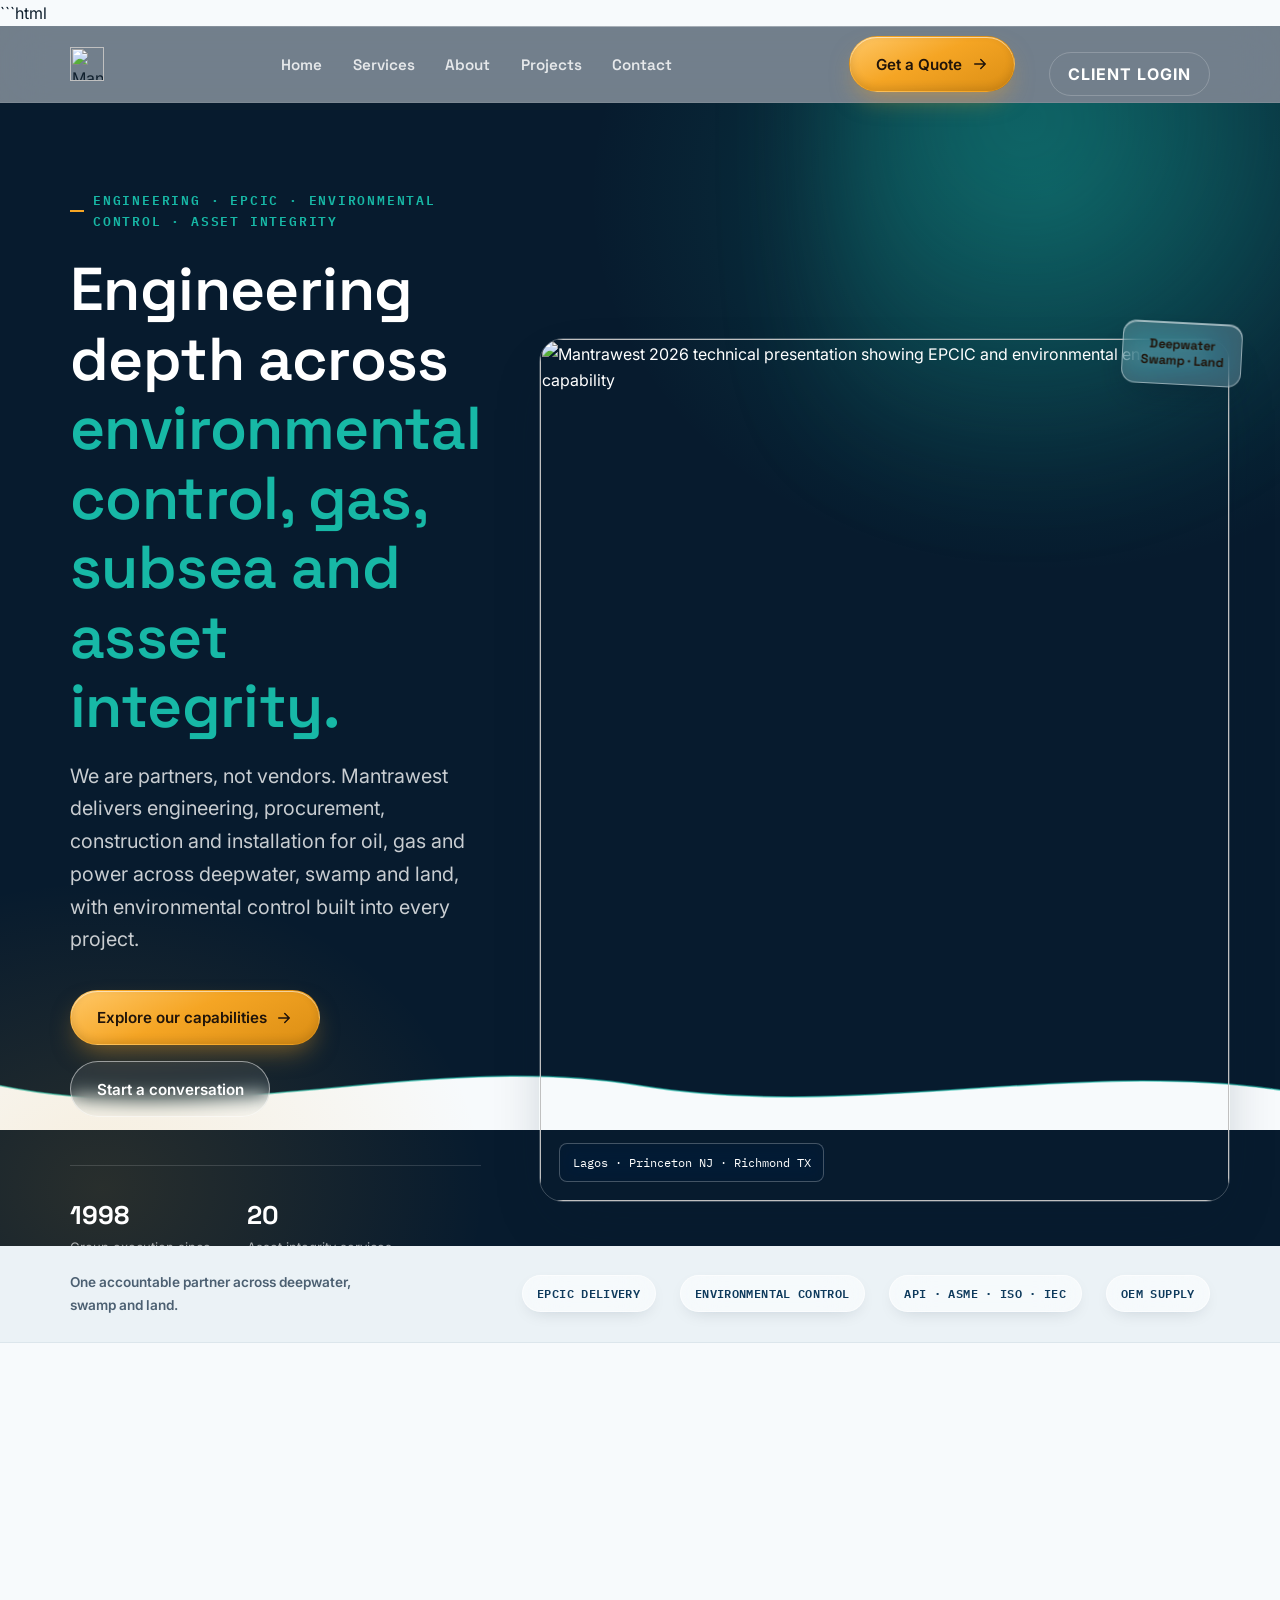
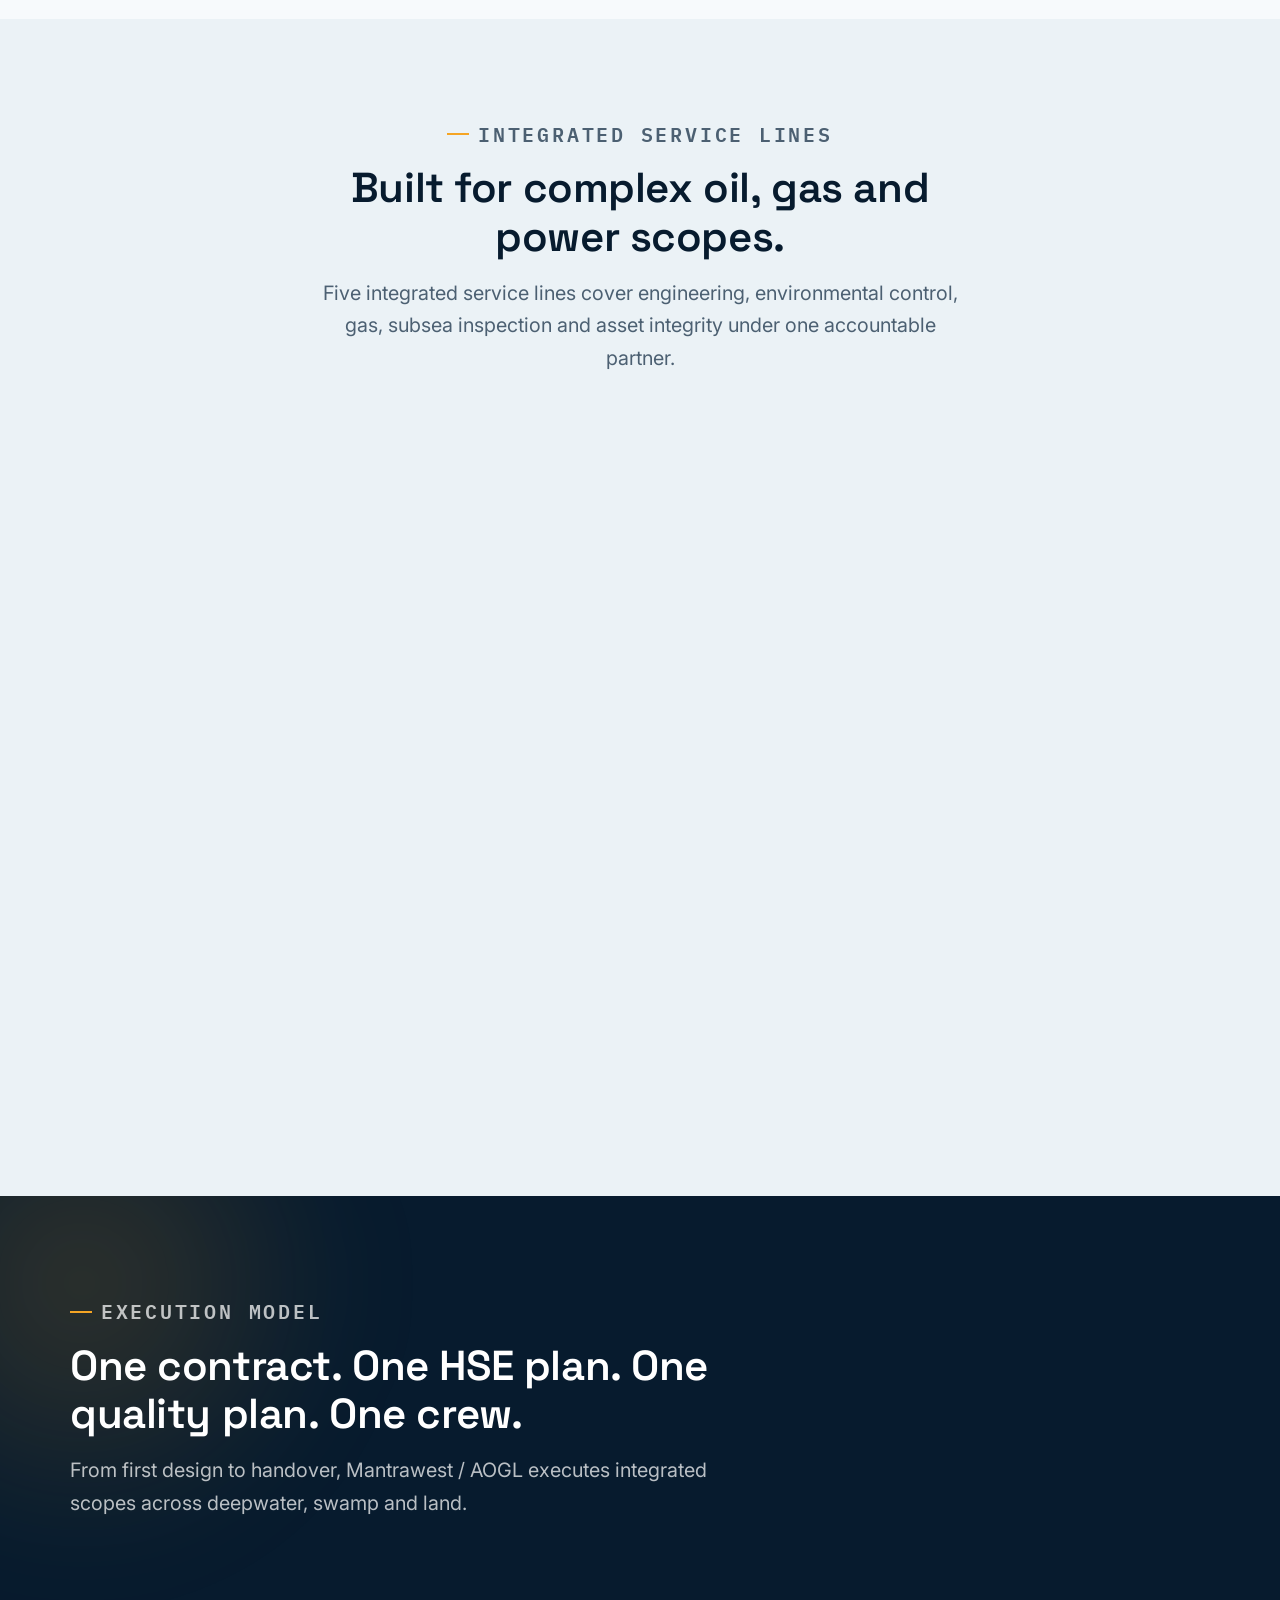
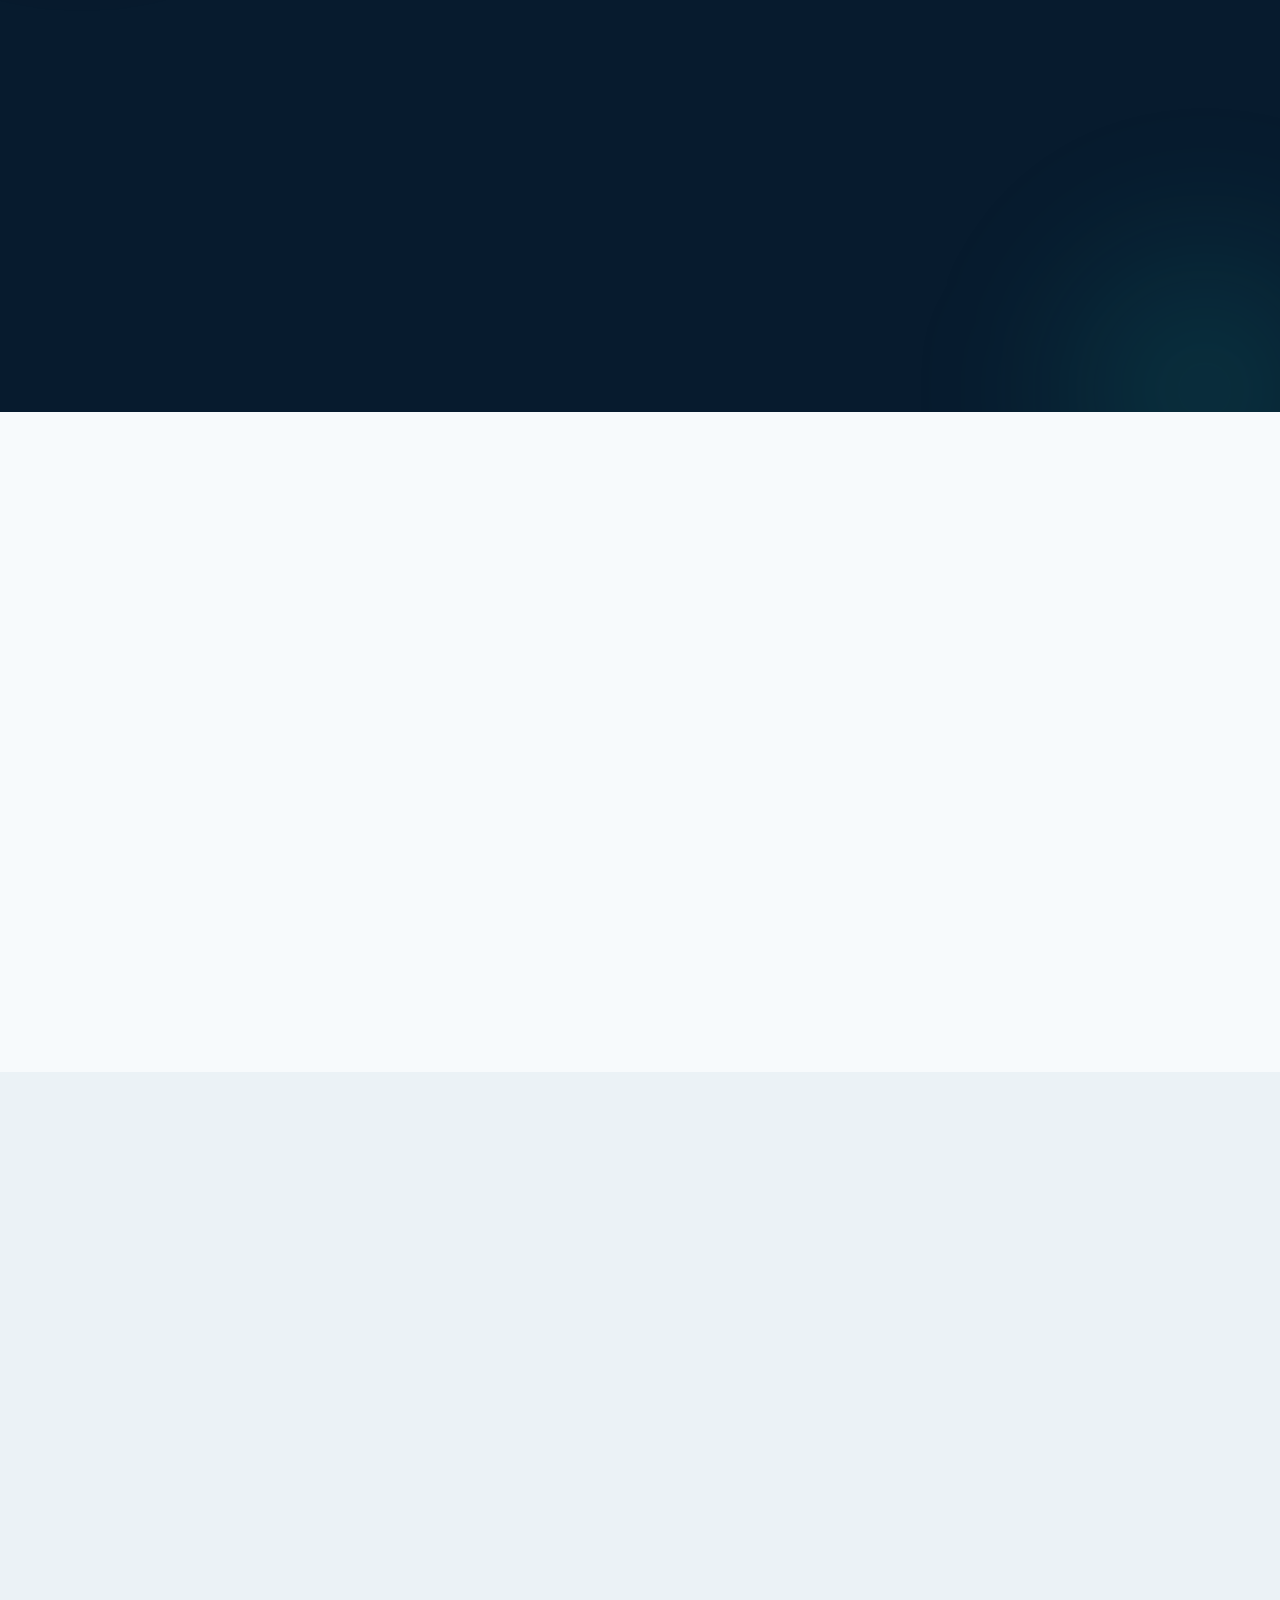
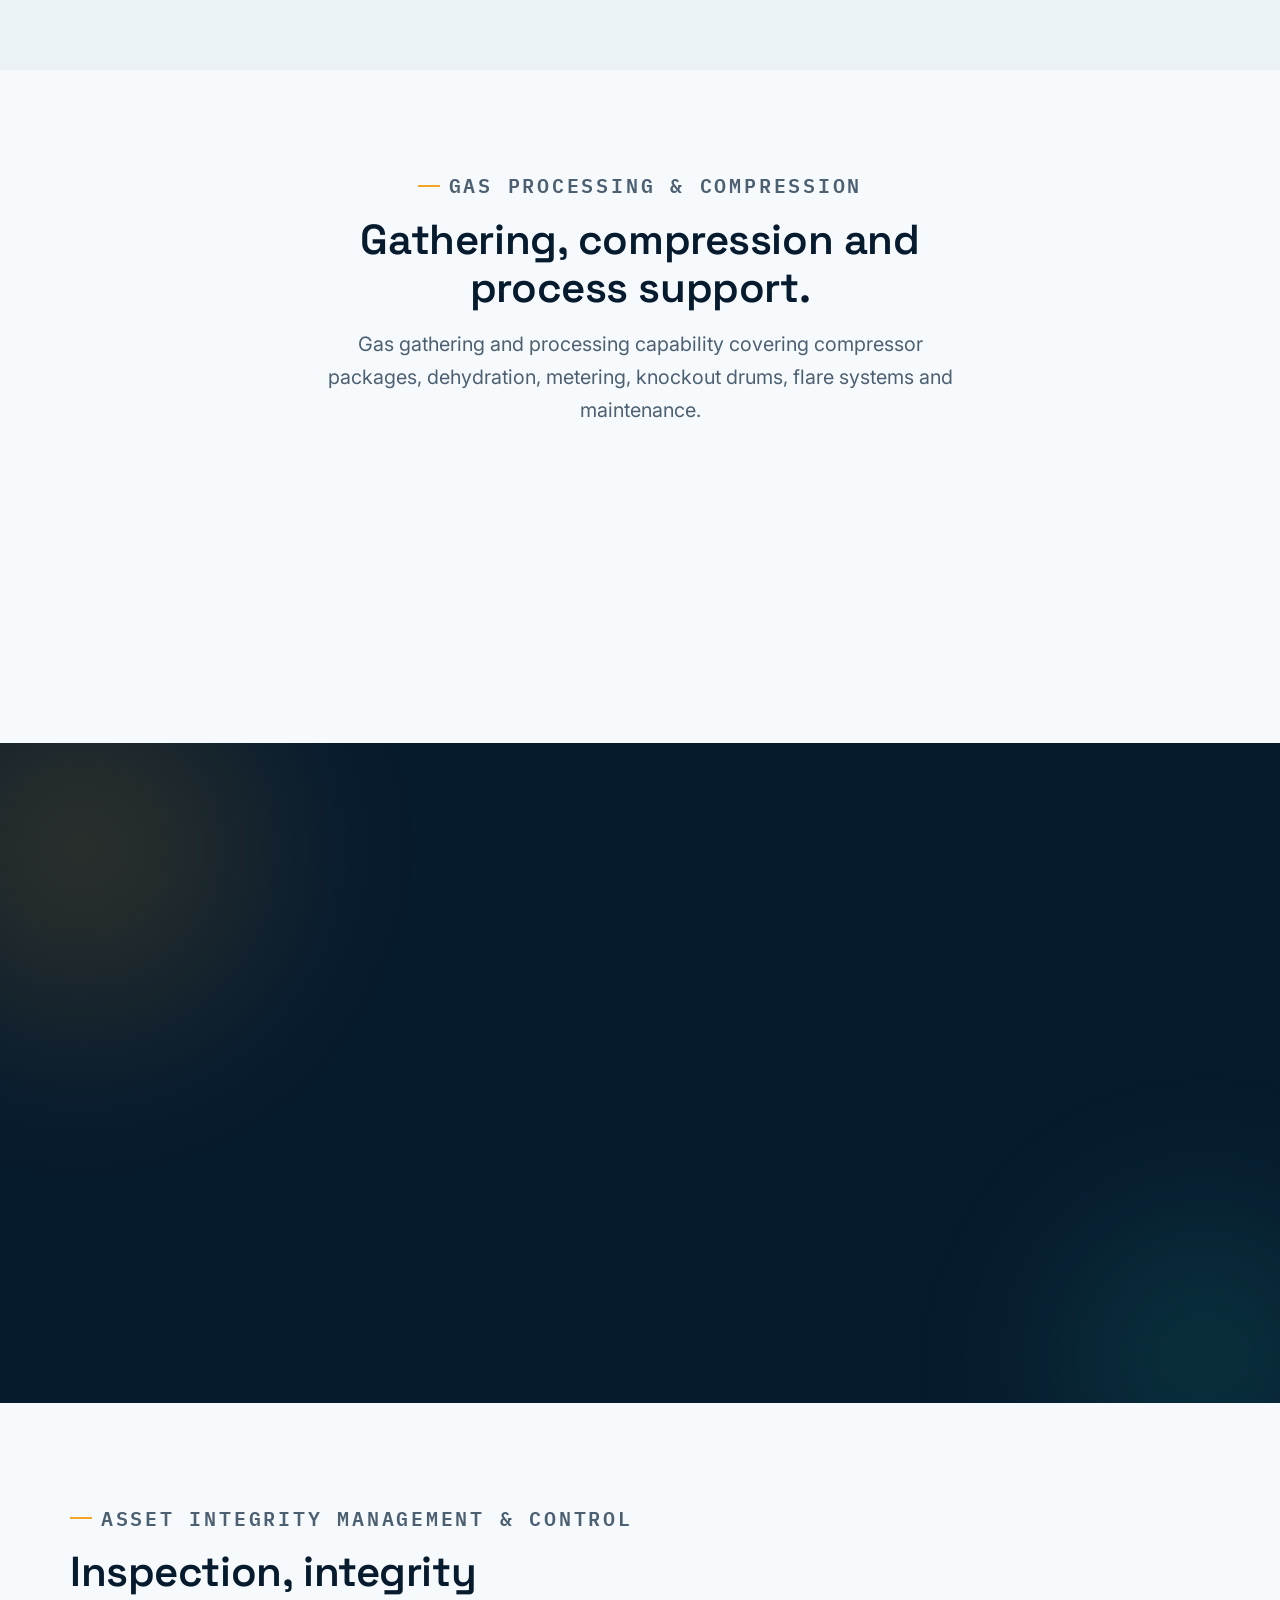
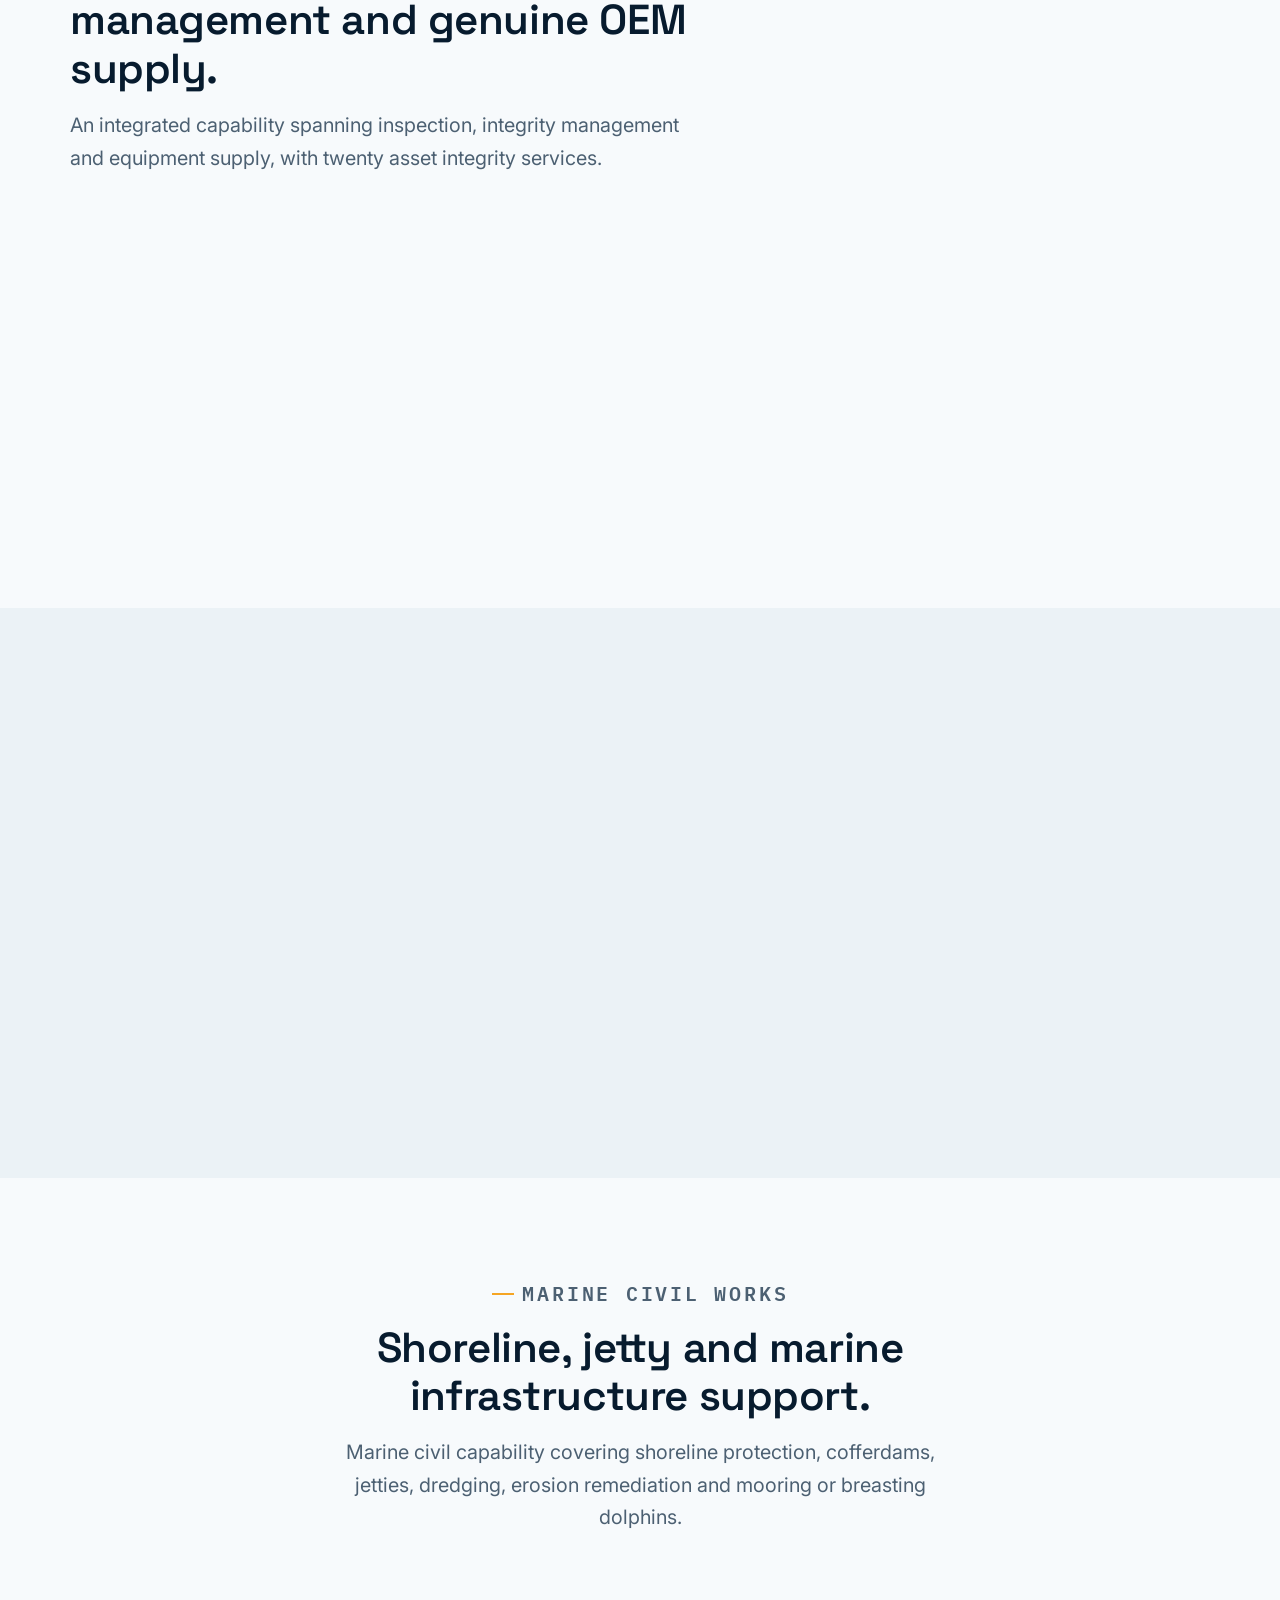
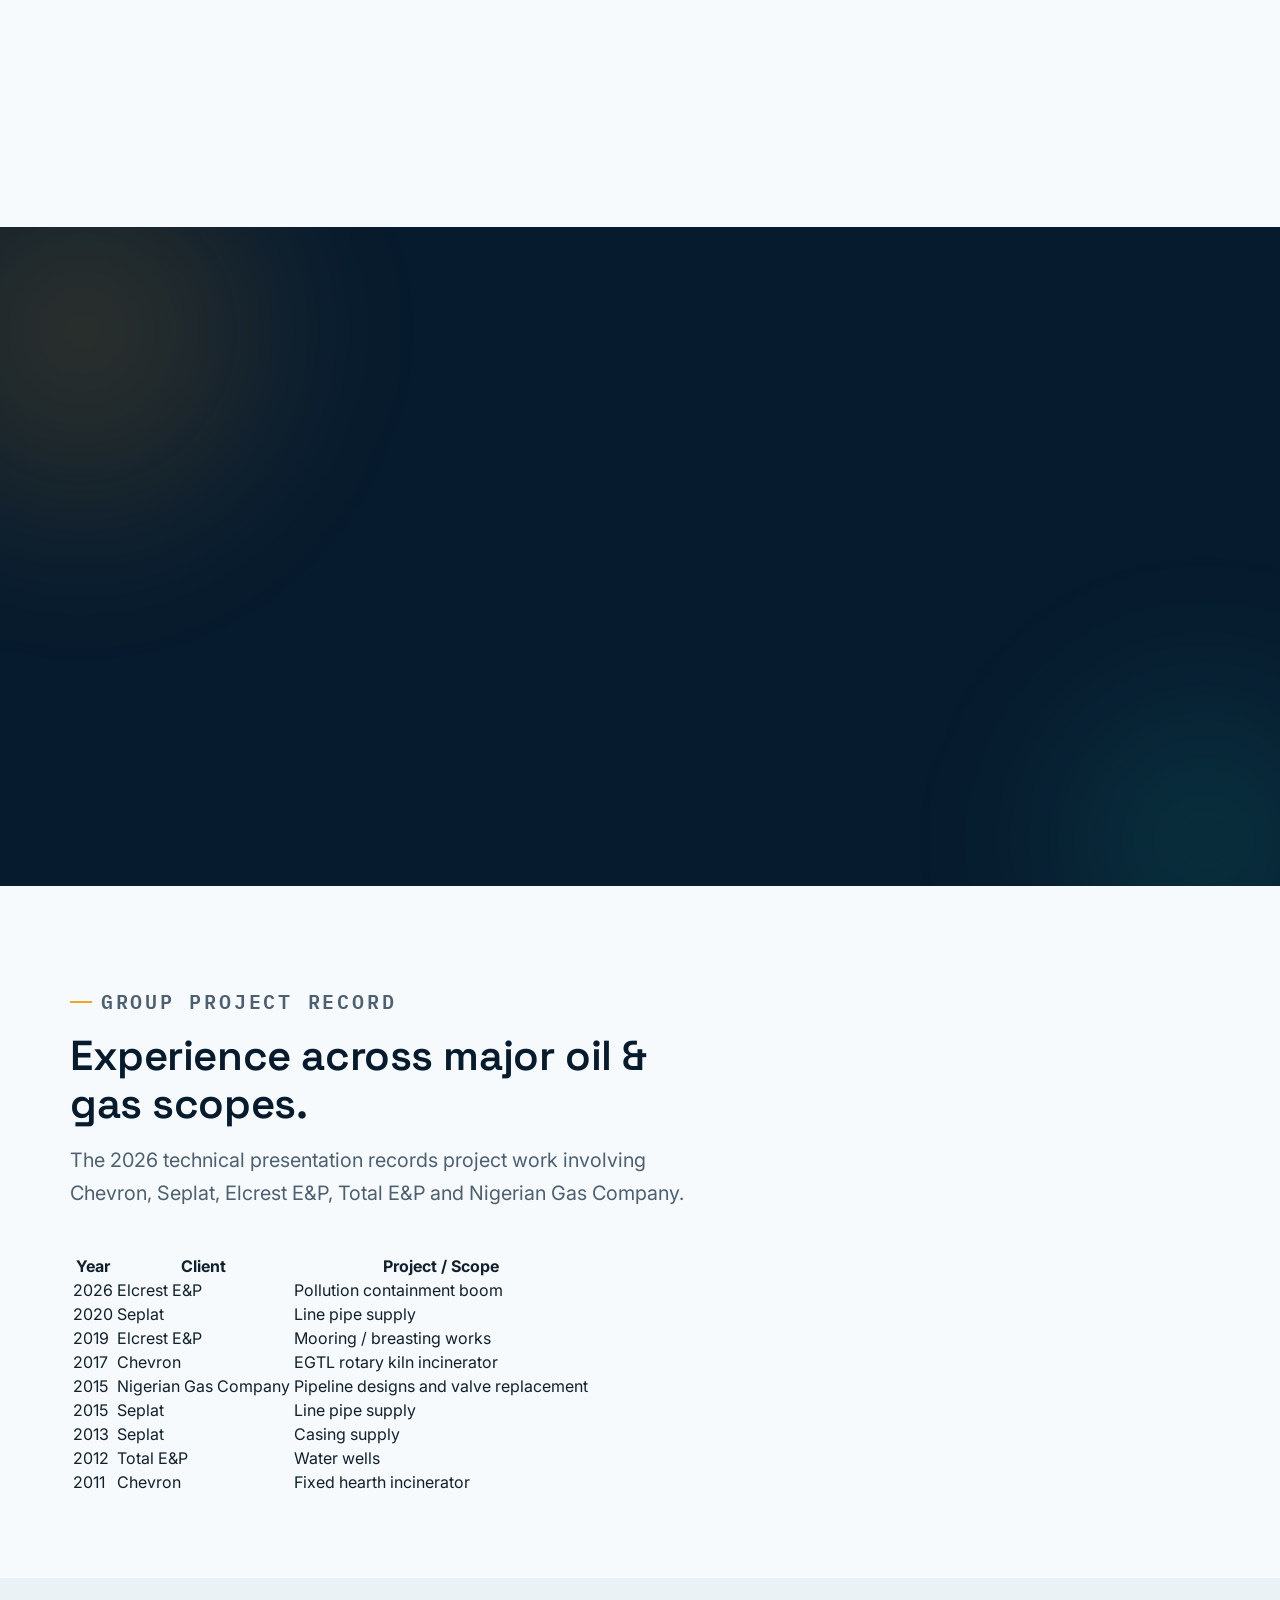
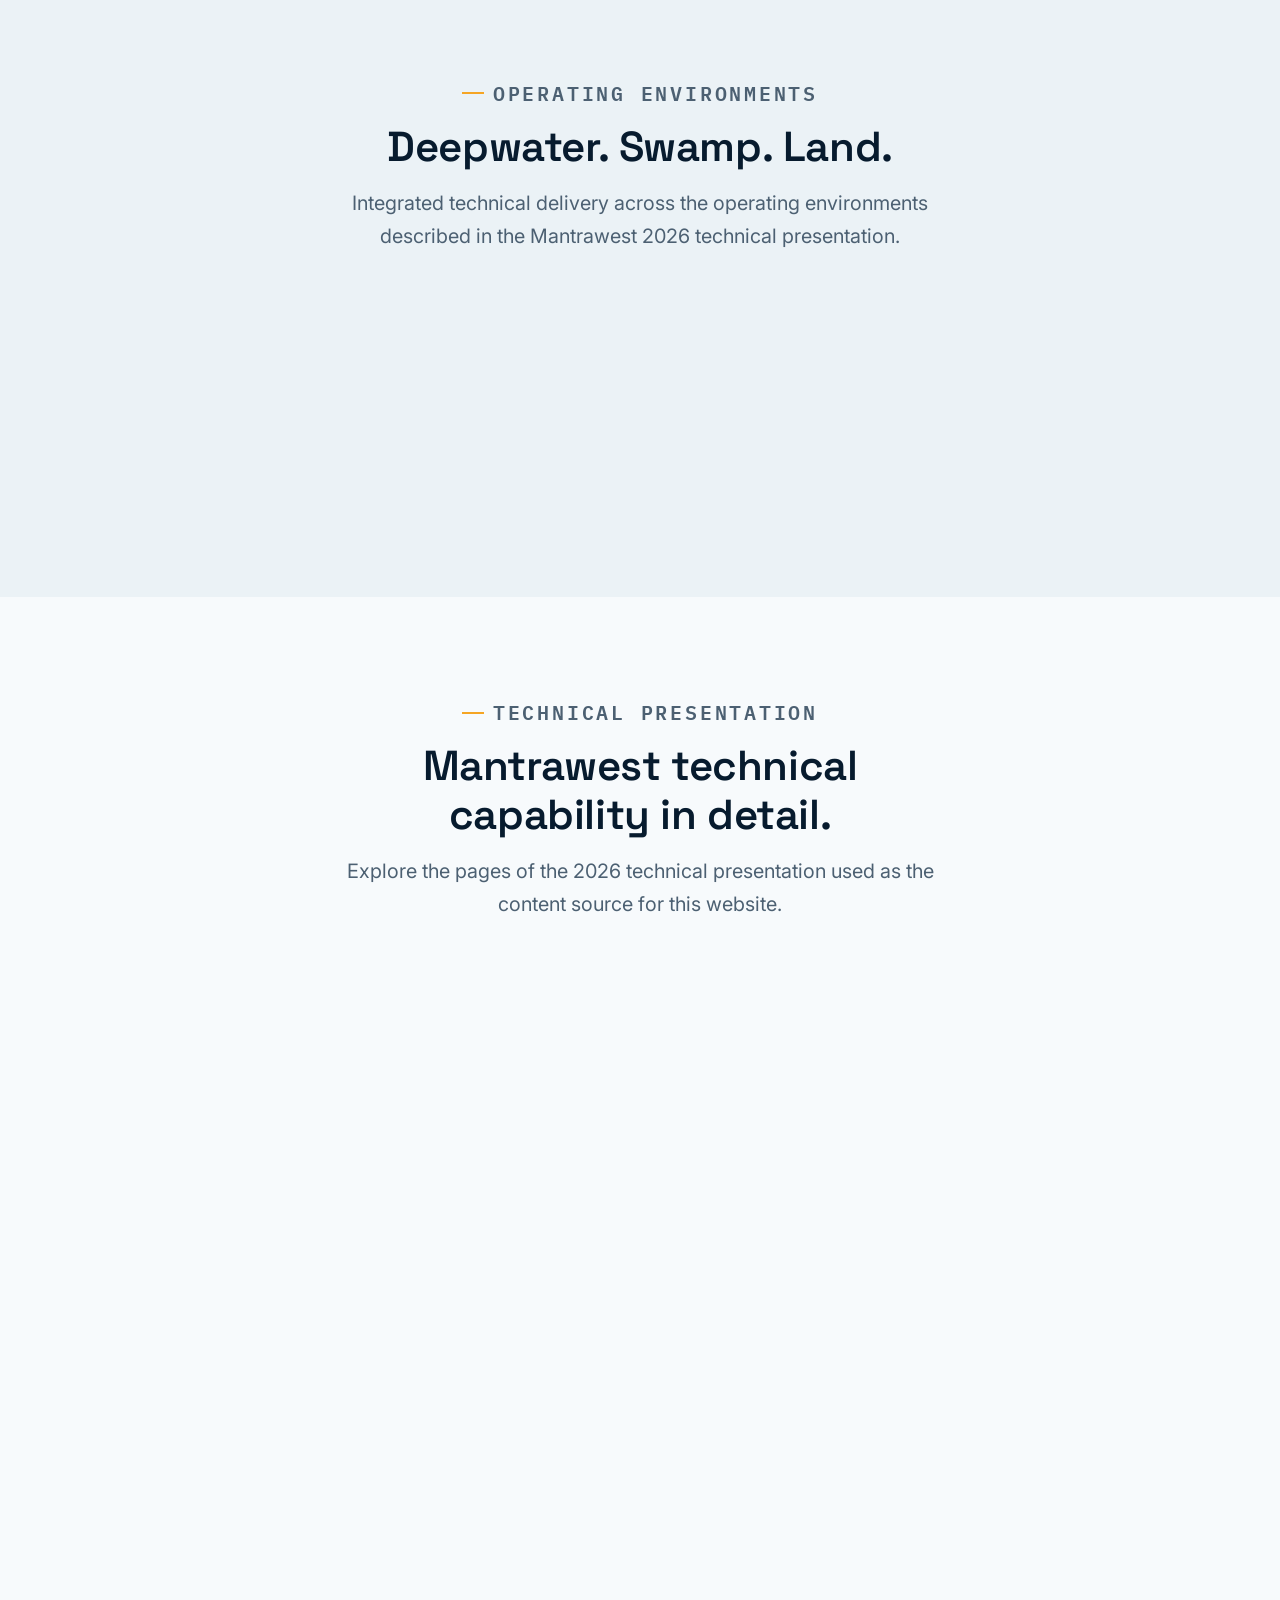
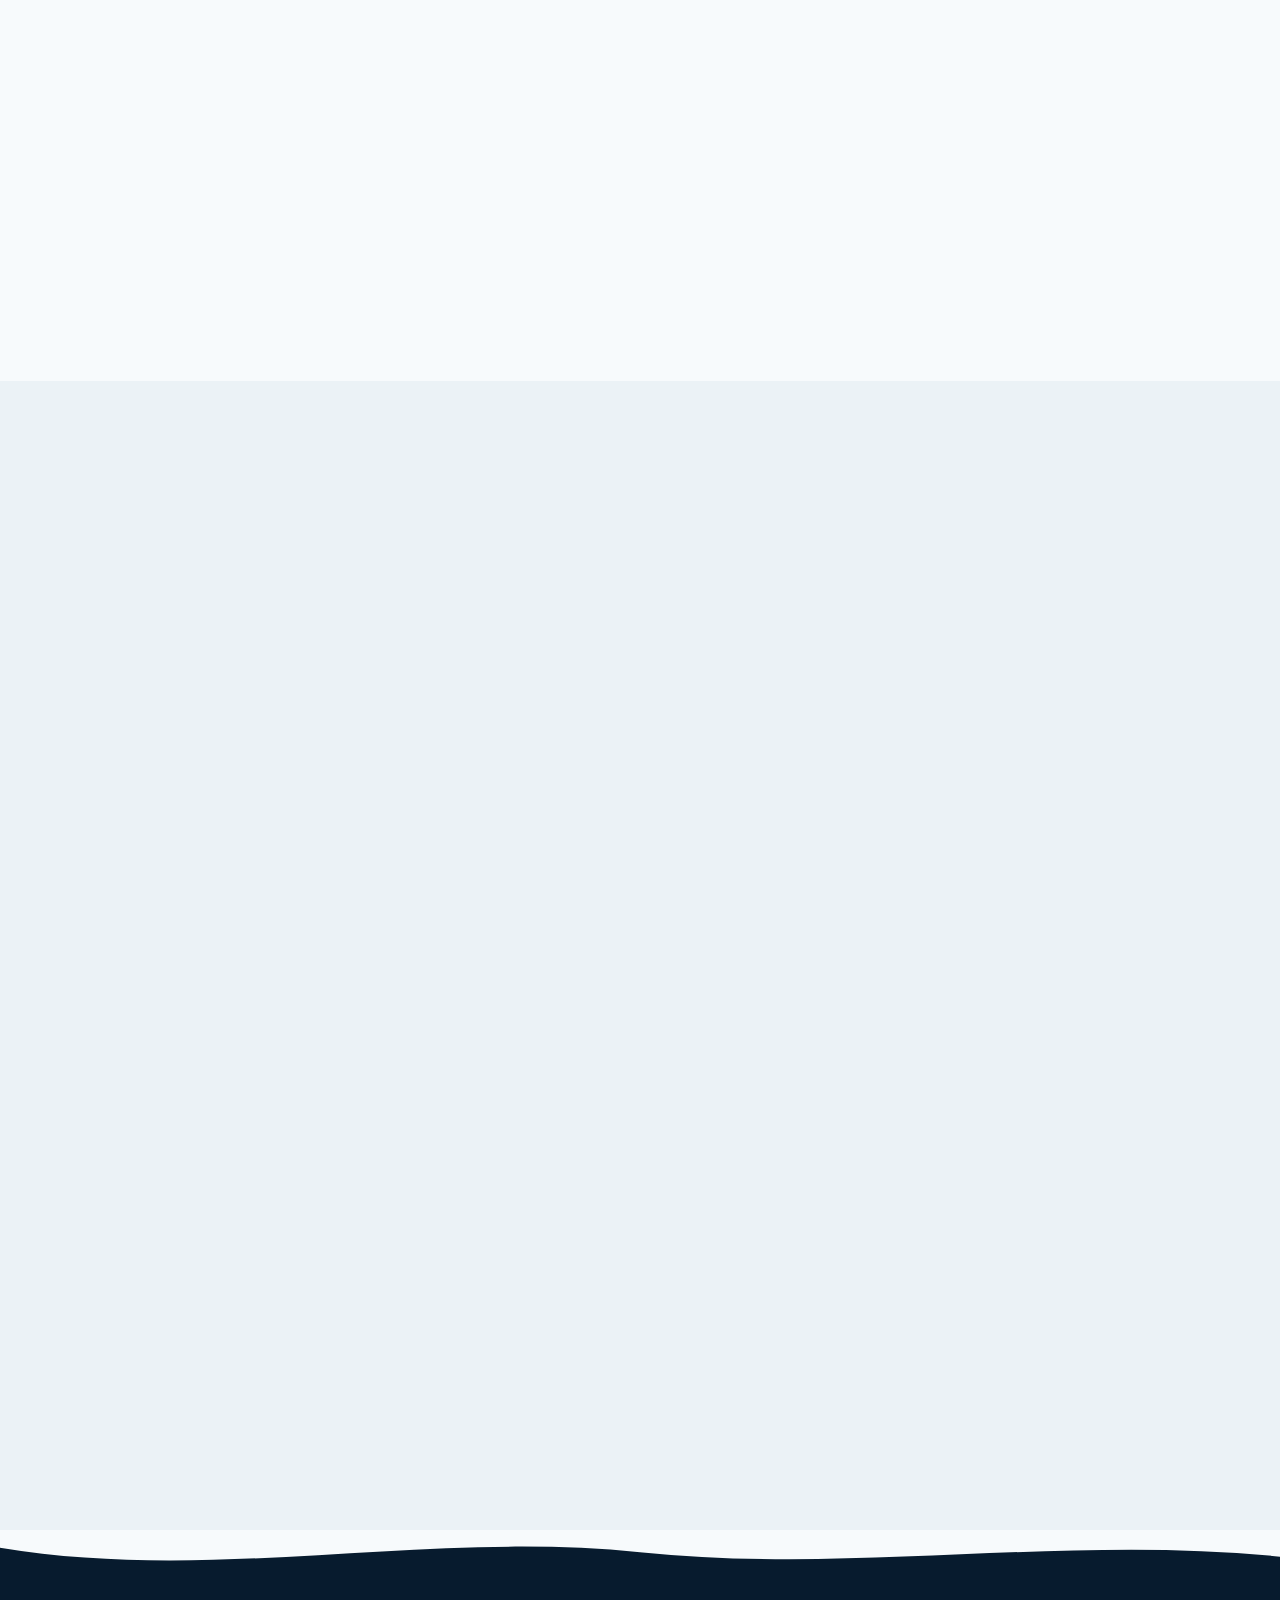
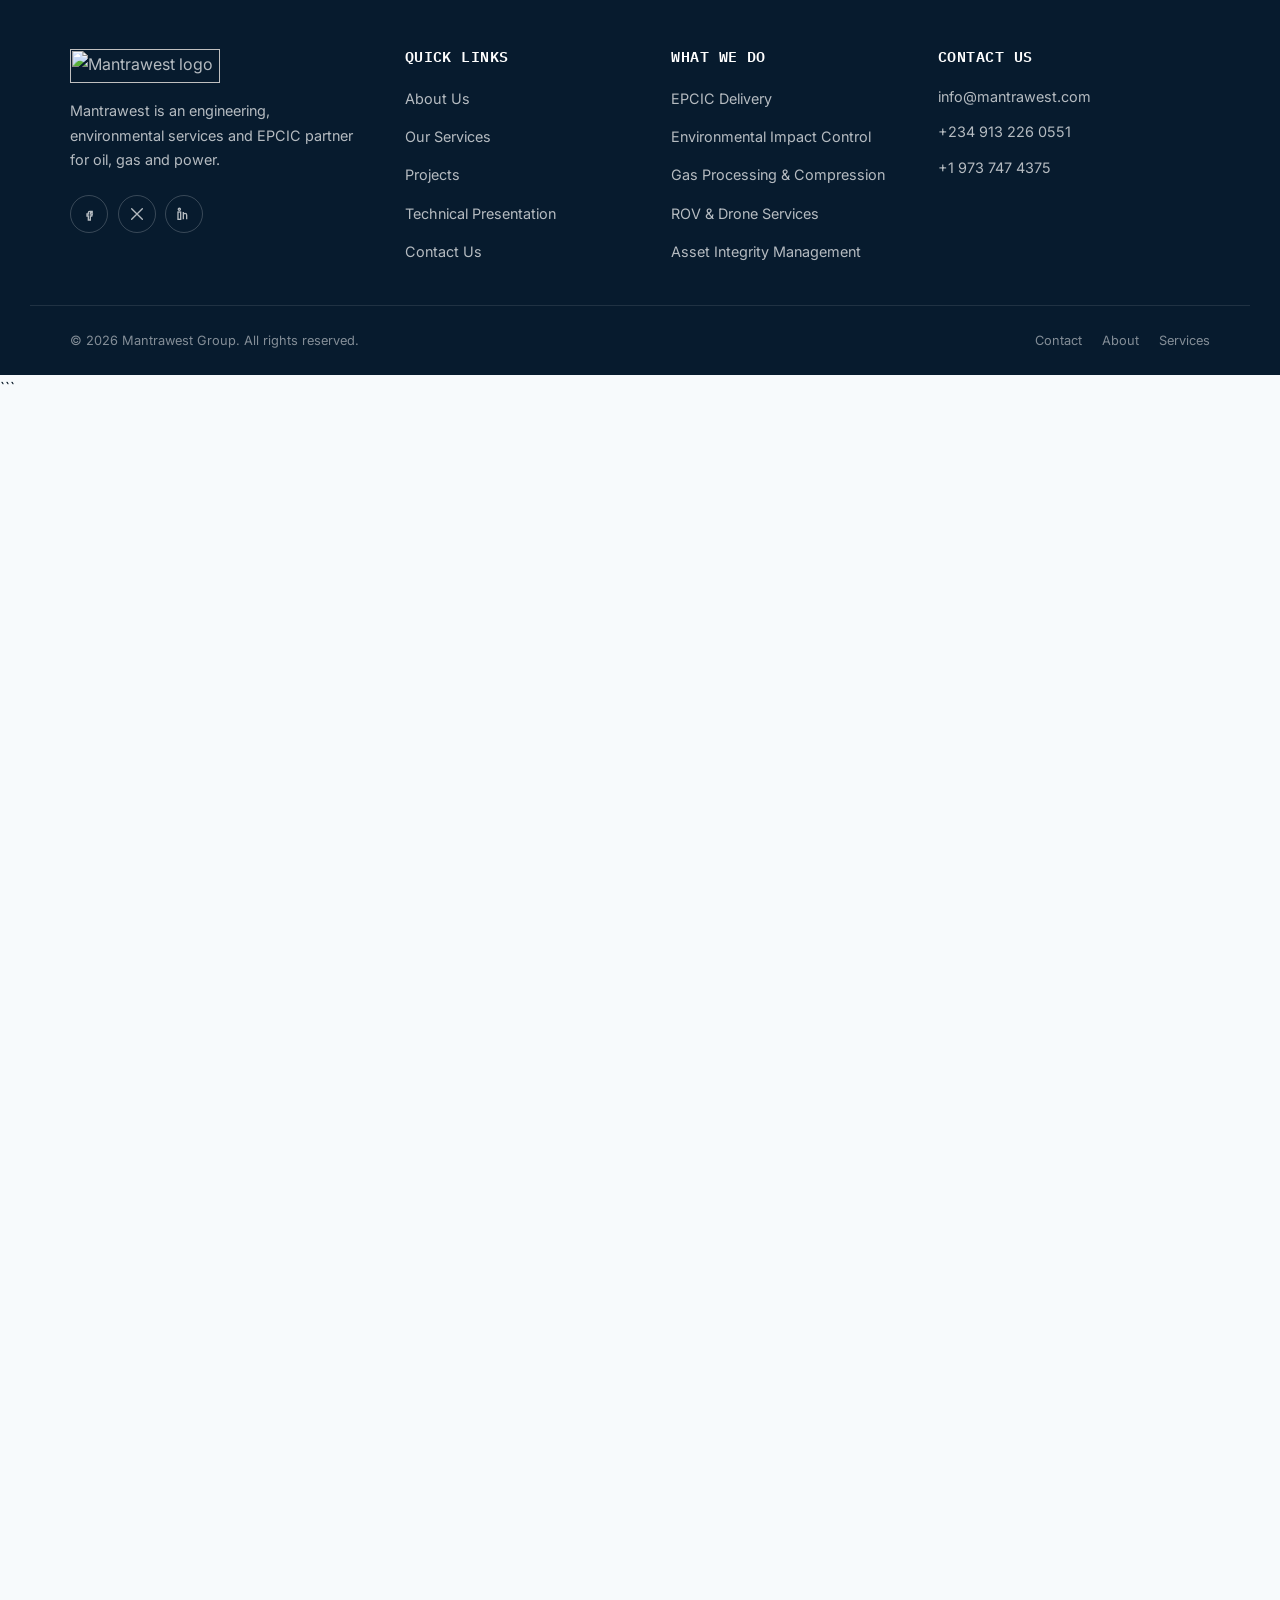
==== commit 4cd4ee2a: "Implement feature X to enhance user experience and fix bug Y in module Z" ====
--- a/index.html
+++ b/index.html
@@ -1,180 +1,2177 @@
-<!DOCTYPE html>
+```html
+<!doctype html>
 <html lang="en">
-<head>
-  <meta charset="UTF-8" />
-
-  <meta
-    name="viewport"
-    content="width=device-width, initial-scale=1.0"
-  />
-
-  <title>
-    Mantrawest | Engineering, EPCIC, Environmental Control & Asset Integrity
-  </title>
-
-  <meta
-    name="description"
-    content="Mantrawest delivers EPCIC, environmental impact control, produced water management, gas processing and compression, ROV and drone services, and asset integrity solutions across deepwater, swamp and land."
-  />
-
-  <link
-    rel="canonical"
-    href="https://mantrawest.com/"
-  />
-
-  <meta
-    property="og:type"
-    content="website"
-  />
-
-  <meta
-    property="og:title"
-    content="Mantrawest | Engineering depth across environmental control, gas, subsea and asset integrity"
-  />
-
-  <meta
-    property="og:description"
-    content="Engineering, procurement, construction and installation for oil, gas and power — one accountable partner."
-  />
-
-  <meta
-    property="og:image"
-    content="assets/technical-page-01.jpg"
-  />
-
-  <meta
-    name="theme-color"
-    content="#071B2E"
-  />
-
-  <link
-    rel="icon"
-    href="https://mantrawest.com/waste/frontpageAssets/images/logo/logo-02.png"
-  />
-
-  <link
-    rel="preconnect"
-    href="https://fonts.googleapis.com"
-  />
-
-  <link
-    rel="preconnect"
-    href="https://fonts.gstatic.com"
-    crossorigin
-  />
-
-  <link
-    href="https://fonts.googleapis.com/css2?family=Space+Grotesk:wght@500;600;700&family=Inter:wght@400;500;600;700&family=IBM+Plex+Mono:wght@500;600&display=swap"
-    rel="stylesheet"
-  />
-
-  <link
-    rel="stylesheet"
-    href="style.css"
-  />
-</head>
-
-<body>
-
-  <!-- =========================================================
+  <head>
+    <meta charset="UTF-8" />
+
+    <meta name="viewport" content="width=device-width, initial-scale=1.0" />
+
+    <title>
+      Mantrawest | Engineering, EPCIC, Environmental Control & Asset Integrity
+    </title>
+
+    <meta
+      name="description"
+      content="Mantrawest delivers EPCIC, environmental impact control, produced water management, gas processing and compression, ROV and drone services, and asset integrity solutions across deepwater, swamp and land."
+    />
+
+    <link rel="canonical" href="https://mantrawest.com/" />
+
+    <meta property="og:type" content="website" />
+
+    <meta
+      property="og:title"
+      content="Mantrawest | Engineering depth across environmental control, gas, subsea and asset integrity"
+    />
+
+    <meta
+      property="og:description"
+      content="Engineering, procurement, construction and installation for oil, gas and power — one accountable partner."
+    />
+
+    <meta property="og:image" content="assets/technical-page-01.jpg" />
+
+    <meta name="theme-color" content="#071B2E" />
+
+    <link
+      rel="icon"
+      href="https://mantrawest.com/waste/frontpageAssets/images/logo/logo-02.png"
+    />
+
+    <link rel="preconnect" href="https://fonts.googleapis.com" />
+
+    <link rel="preconnect" href="https://fonts.gstatic.com" crossorigin />
+
+    <link
+      href="https://fonts.googleapis.com/css2?family=Space+Grotesk:wght@500;600;700&family=Inter:wght@400;500;600;700&family=IBM+Plex+Mono:wght@500;600&display=swap"
+      rel="stylesheet"
+    />
+
+    <link rel="stylesheet" href="style.css" />
+  </head>
+
+  <body>
+    <!-- =========================================================
        HEADER
   ========================================================== -->
 
-  <header class="site-header">
-
-    <div class="container header-inner">
-
-      <a
-        href="#top"
-        class="brand"
-        aria-label="Mantrawest — Home"
+    <header class="site-header">
+      <div class="container header-inner">
+        <a href="#top" class="brand" aria-label="Mantrawest — Home">
+          <img
+            src="https://mantrawest.com/waste/frontpageAssets/images/logo/logo-02.png"
+            alt="Mantrawest logo"
+            class="brand-logo"
+            width="150"
+            height="34"
+          />
+        </a>
+
+        <!-- MAIN NAV -->
+
+        <nav class="main-nav" id="mainNav" aria-label="Primary">
+          <ul class="nav-list">
+            <li>
+              <a href="#top" class="nav-link" data-nav="home"> Home </a>
+            </li>
+
+            <li>
+              <a href="#services-page" class="nav-link" data-nav="services">
+                Services
+              </a>
+            </li>
+
+            <li>
+              <a href="#about" class="nav-link" data-nav="about"> About </a>
+            </li>
+
+            <li>
+              <a href="#projects" class="nav-link" data-nav="blog">
+                Projects
+              </a>
+            </li>
+
+            <li>
+              <a href="#quote-form" class="nav-link" data-nav="contact">
+                Contact
+              </a>
+            </li>
+          </ul>
+        </nav>
+
+        <!-- HEADER ACTIONS
+           Get a Quote + Client Login
+      -->
+
+        <div class="header-actions">
+          <a href="#quote-form" class="btn btn-amber header-cta">
+            Get a Quote
+
+            <svg
+              viewBox="0 0 24 24"
+              fill="none"
+              stroke="currentColor"
+              stroke-width="2"
+              aria-hidden="true"
+            >
+              <path
+                d="M5 12h14m-6-6l6 6-6 6"
+                stroke-linecap="round"
+                stroke-linejoin="round"
+              />
+            </svg>
+          </a>
+
+          <!-- CLIENT LOGIN -->
+
+          <button
+            type="button"
+            class="nav-portal-link"
+            data-open-modal
+            aria-label="Open Client Login"
+          >
+            Client Login
+          </button>
+
+          <!-- MOBILE MENU -->
+
+          <button
+            type="button"
+            class="nav-toggle"
+            id="navToggle"
+            aria-expanded="false"
+            aria-controls="mainNav"
+            aria-label="Open menu"
+          >
+            <span class="nav-toggle-bar"></span>
+            <span class="nav-toggle-bar"></span>
+            <span class="nav-toggle-bar"></span>
+          </button>
+        </div>
+      </div>
+    </header>
+
+    <div class="nav-backdrop" id="navBackdrop"></div>
+
+    <!-- =========================================================
+       MAIN
+  ========================================================== -->
+
+    <main id="main">
+      <!-- =======================================================
+         HERO
+    ======================================================== -->
+
+      <section class="hero" id="top">
+        <div class="container hero-grid">
+          <div class="hero-copy">
+            <p class="eyebrow">
+              Engineering · EPCIC · Environmental Control · Asset Integrity
+            </p>
+
+            <h1>
+              Engineering depth across
+              <em> environmental control, gas, subsea and asset integrity. </em>
+            </h1>
+
+            <p class="hero-lead">
+              We are partners, not vendors. Mantrawest delivers engineering,
+              procurement, construction and installation for oil, gas and power
+              across deepwater, swamp and land, with environmental control built
+              into every project.
+            </p>
+
+            <div class="hero-actions">
+              <a href="#services-page" class="btn btn-amber">
+                Explore our capabilities
+
+                <svg
+                  viewBox="0 0 24 24"
+                  fill="none"
+                  stroke="currentColor"
+                  stroke-width="2"
+                  aria-hidden="true"
+                >
+                  <path
+                    d="M5 12h14m-6-6l6 6-6 6"
+                    stroke-linecap="round"
+                    stroke-linejoin="round"
+                  />
+                </svg>
+              </a>
+
+              <a href="#quote-form" class="btn btn-outline-light">
+                Start a conversation
+              </a>
+            </div>
+
+            <div class="hero-stats">
+              <div class="hero-stat">
+                <b>1998</b>
+                <span>Group execution since</span>
+              </div>
+
+              <div class="hero-stat">
+                <b>20</b>
+                <span>Asset integrity services</span>
+              </div>
+
+              <div class="hero-stat">
+                <b>3</b>
+                <span>Operating environments</span>
+              </div>
+            </div>
+          </div>
+
+          <div class="hero-media">
+            <div class="hero-badge">
+              Deepwater<br />
+              Swamp · Land
+            </div>
+
+            <div class="hero-media-frame glass-shine">
+              <img
+                src="assets/technical-page-01.jpg"
+                alt="Mantrawest 2026 technical presentation showing EPCIC and environmental engineering capability"
+                width="640"
+                height="800"
+                loading="eager"
+              />
+            </div>
+
+            <div class="hero-coord">Lagos · Princeton NJ · Richmond TX</div>
+          </div>
+        </div>
+
+        <svg
+          class="depth-divider"
+          viewBox="0 0 1440 90"
+          preserveAspectRatio="none"
+          aria-hidden="true"
+        >
+          <path
+            d="M0,40 C240,90 480,0 720,40 C960,80 1200,10 1440,45 L1440,90 L0,90 Z"
+            fill="var(--foam)"
+          ></path>
+
+          <path
+            d="M0,40 C240,90 480,0 720,40 C960,80 1200,10 1440,45"
+            fill="none"
+            stroke="rgba(23,184,166,.55)"
+            stroke-width="2"
+          ></path>
+        </svg>
+      </section>
+
+      <!-- =======================================================
+         TRUST STRIP
+    ======================================================== -->
+
+      <div class="trust-strip">
+        <div class="container trust-strip-inner">
+          <p class="trust-strip-label">
+            One accountable partner across deepwater, swamp and land.
+          </p>
+
+          <div class="trust-badges">
+            <span class="trust-badge"> EPCIC delivery </span>
+
+            <span class="trust-badge"> Environmental control </span>
+
+            <span class="trust-badge"> API · ASME · ISO · IEC </span>
+
+            <span class="trust-badge"> OEM supply </span>
+          </div>
+        </div>
+      </div>
+
+      <!-- =======================================================
+         ABOUT MANTRAWEST
+    ======================================================== -->
+
+      <section class="section about-section" id="about">
+        <div class="container">
+          <!-- ABOUT HEADING -->
+
+          <div class="section-head reveal">
+            <p class="eyebrow">About Mantrawest</p>
+
+            <h2>Safeguarding our environment. Empowering our clients.</h2>
+
+            <p>
+              Mantrawest provides practical and reliable solutions for clients
+              operating across demanding industrial, energy and offshore
+              environments.
+            </p>
+          </div>
+
+          <!-- ABOUT CONTENT -->
+
+          <div class="about-grid">
+            <!-- WHO WE ARE -->
+
+            <div class="about-content reveal">
+              <span class="about-kicker"> Who we are </span>
+
+              <h3>
+                A trusted partner for sustainable offshore and industrial
+                solutions.
+              </h3>
+
+              <p>
+                Mantrawest is committed to delivering dependable services that
+                help clients manage operational, environmental and compliance
+                requirements effectively.
+              </p>
+
+              <p>
+                Our approach combines technical expertise, responsive service
+                and practical solutions, while maintaining a strong focus on
+                environmental responsibility and sustainable operations.
+              </p>
+
+              <p>
+                From waste management and environmental compliance to
+                engineering, EPCIC delivery, gas processing, subsea inspection,
+                asset integrity and emerging technology solutions, we work with
+                our clients to provide services that support safer, more
+                efficient and responsible operations.
+              </p>
+
+              <ul class="check-list">
+                <li>
+                  <svg
+                    viewBox="0 0 24 24"
+                    fill="none"
+                    stroke="currentColor"
+                    stroke-width="2"
+                    aria-hidden="true"
+                  >
+                    <path
+                      d="M5 13l4 4L19 7"
+                      stroke-linecap="round"
+                      stroke-linejoin="round"
+                    />
+                  </svg>
+
+                  Environmental responsibility at the centre of operations
+                </li>
+
+                <li>
+                  <svg
+                    viewBox="0 0 24 24"
+                    fill="none"
+                    stroke="currentColor"
+                    stroke-width="2"
+                    aria-hidden="true"
+                  >
+                    <path
+                      d="M5 13l4 4L19 7"
+                      stroke-linecap="round"
+                      stroke-linejoin="round"
+                    />
+                  </svg>
+
+                  Technical expertise and industry-focused solutions
+                </li>
+
+                <li>
+                  <svg
+                    viewBox="0 0 24 24"
+                    fill="none"
+                    stroke="currentColor"
+                    stroke-width="2"
+                    aria-hidden="true"
+                  >
+                    <path
+                      d="M5 13l4 4L19 7"
+                      stroke-linecap="round"
+                      stroke-linejoin="round"
+                    />
+                  </svg>
+
+                  Responsive support for demanding operational requirements
+                </li>
+              </ul>
+
+              <a
+                href="#quote-form"
+                class="btn btn-outline-dark"
+                style="margin-top: 1.75rem"
+              >
+                Talk to our team
+
+                <svg
+                  viewBox="0 0 24 24"
+                  fill="none"
+                  stroke="currentColor"
+                  stroke-width="2"
+                  aria-hidden="true"
+                >
+                  <path
+                    d="M5 12h14m-6-6l6 6-6 6"
+                    stroke-linecap="round"
+                    stroke-linejoin="round"
+                  />
+                </svg>
+              </a>
+            </div>
+
+            <!-- ABOUT HIGHLIGHTS -->
+
+            <div class="about-highlights reveal">
+              <article class="about-highlight">
+                <div class="about-icon">
+                  <svg
+                    viewBox="0 0 24 24"
+                    fill="none"
+                    stroke="currentColor"
+                    stroke-width="1.8"
+                    aria-hidden="true"
+                  >
+                    <path
+                      d="M12 21c4.5-3.1 7-6.9 7-11.2C19 6.2 16.2 3 12 3S5 6.2 5 9.8C5 14.1 7.5 17.9 12 21z"
+                    />
+                    <path d="M12 7v9M8.5 11.5c1.8 1.1 5.2 1.1 7 0" />
+                  </svg>
+                </div>
+
+                <div>
+                  <h4>Environmental Responsibility</h4>
+
+                  <p>
+                    We place environmental protection at the centre of our
+                    operations and seek practical ways to reduce environmental
+                    impact.
+                  </p>
+                </div>
+              </article>
+
+              <article class="about-highlight">
+                <div class="about-icon">
+                  <svg
+                    viewBox="0 0 24 24"
+                    fill="none"
+                    stroke="currentColor"
+                    stroke-width="1.8"
+                    aria-hidden="true"
+                  >
+                    <path d="M4 20h16" />
+                    <path d="M6 20V9l6-5 6 5v11" />
+                    <path d="M9 20v-5h6v5" />
+                    <path d="M9 9h.01M15 9h.01" />
+                  </svg>
+                </div>
+
+                <div>
+                  <h4>Expertise & Experience</h4>
+
+                  <p>
+                    Our solutions are built around industry knowledge, technical
+                    capability and an understanding of real operational needs.
+                  </p>
+                </div>
+              </article>
+
+              <article class="about-highlight">
+                <div class="about-icon">
+                  <svg
+                    viewBox="0 0 24 24"
+                    fill="none"
+                    stroke="currentColor"
+                    stroke-width="1.8"
+                    aria-hidden="true"
+                  >
+                    <path d="M4 5h16v11H4z" />
+                    <path d="M8 20h8" />
+                    <path d="M12 16v4" />
+                    <path d="M8 9h8M8 12h5" />
+                  </svg>
+                </div>
+
+                <div>
+                  <h4>Responsive Support</h4>
+
+                  <p>
+                    We remain focused on responsive service and helping clients
+                    address operational requirements efficiently.
+                  </p>
+                </div>
+              </article>
+            </div>
+          </div>
+
+          <!-- MISSION / VISION -->
+
+          <div class="about-purpose">
+            <article class="purpose-card reveal">
+              <span class="purpose-number"> 01 </span>
+
+              <div>
+                <span class="purpose-label"> Our Mission </span>
+
+                <h3>Driving sustainability through innovative solutions.</h3>
+
+                <p>
+                  We aim to deliver tailored services that create practical
+                  value for clients while supporting responsible and sustainable
+                  operations.
+                </p>
+              </div>
+            </article>
+
+            <article class="purpose-card reveal">
+              <span class="purpose-number"> 02 </span>
+
+              <div>
+                <span class="purpose-label"> Our Vision </span>
+
+                <h3>Excellence in sustainable offshore solutions.</h3>
+
+                <p>
+                  Our vision is to become a leading provider of sustainable
+                  offshore and industrial solutions, setting a high standard for
+                  responsible operations and client service.
+                </p>
+              </div>
+            </article>
+          </div>
+
+          <!-- ABOUT CTA -->
+
+          <div class="about-cta reveal">
+            <div>
+              <p class="eyebrow">Work with Mantrawest</p>
+
+              <h3>Let's discuss your operational needs.</h3>
+            </div>
+
+            <a href="#quote-form" class="btn btn-amber">
+              Talk to our team
+
+              <svg
+                viewBox="0 0 24 24"
+                fill="none"
+                stroke="currentColor"
+                stroke-width="2"
+                aria-hidden="true"
+              >
+                <path
+                  d="M5 12h14m-6-6l6 6-6 6"
+                  stroke-linecap="round"
+                  stroke-linejoin="round"
+                />
+              </svg>
+            </a>
+          </div>
+        </div>
+      </section>
+
+      <!-- =======================================================
+         SERVICES
+    ======================================================== -->
+
+      <section class="section section--alt" id="services">
+        <div class="container">
+          <div class="section-head center">
+            <p class="eyebrow">Integrated service lines</p>
+
+            <h2>Built for complex oil, gas and power scopes.</h2>
+
+            <p>
+              Five integrated service lines cover engineering, environmental
+              control, gas, subsea inspection and asset integrity under one
+              accountable partner.
+            </p>
+          </div>
+
+          <div class="grid grid-4" id="services-page">
+            <!-- EPCIC -->
+
+            <div class="service-card glass-shine reveal">
+              <div class="service-card-icon">01</div>
+
+              <h3>EPCIC Delivery</h3>
+
+              <p>
+                Engineering, procurement, construction, installation and
+                commissioning from FEED through handover.
+              </p>
+
+              <a class="btn-ghost" href="#epcic">
+                Explore EPCIC
+
+                <svg
+                  aria-hidden="true"
+                  fill="none"
+                  height="18"
+                  width="18"
+                  stroke="currentColor"
+                  stroke-linecap="round"
+                  stroke-linejoin="round"
+                  stroke-width="2"
+                  viewBox="0 0 24 24"
+                >
+                  <path d="M5 12h14m-6-6 6 6-6 6"></path>
+                </svg>
+              </a>
+            </div>
+
+            <!-- ENVIRONMENTAL -->
+
+            <div class="service-card glass-shine reveal reveal-delay-1">
+              <div class="service-card-icon">02</div>
+
+              <h3>Environmental Impact Control</h3>
+
+              <p>
+                Produced water management, integrated pollution control and gas
+                flare commercialisation.
+              </p>
+
+              <a class="btn-ghost" href="#environmental">
+                Explore environmental services
+
+                <svg
+                  aria-hidden="true"
+                  fill="none"
+                  height="18"
+                  width="18"
+                  stroke="currentColor"
+                  stroke-linecap="round"
+                  stroke-linejoin="round"
+                  stroke-width="2"
+                  viewBox="0 0 24 24"
+                >
+                  <path d="M5 12h14m-6-6 6 6-6 6"></path>
+                </svg>
+              </a>
+            </div>
+
+            <!-- GAS -->
+
+            <div class="service-card glass-shine reveal reveal-delay-2">
+              <div class="service-card-icon">03</div>
+
+              <h3>Gas Processing & Compression</h3>
+
+              <p>
+                Gas gathering, compressor packages, dehydration, metering, flare
+                and relief systems.
+              </p>
+
+              <a class="btn-ghost" href="#gas">
+                Explore gas services
+
+                <svg
+                  aria-hidden="true"
+                  fill="none"
+                  height="18"
+                  width="18"
+                  stroke="currentColor"
+                  stroke-linecap="round"
+                  stroke-linejoin="round"
+                  stroke-width="2"
+                  viewBox="0 0 24 24"
+                >
+                  <path d="M5 12h14m-6-6 6 6-6 6"></path>
+                </svg>
+              </a>
+            </div>
+
+            <!-- ROV / DRONE -->
+
+            <div class="service-card glass-shine reveal reveal-delay-3">
+              <div class="service-card-icon">04</div>
+
+              <h3>ROV & Drone Services</h3>
+
+              <p>
+                Subsea inspection, drilling support, thermal, LiDAR and methane
+                survey with digital field data.
+              </p>
+
+              <a class="btn-ghost" href="#rov-drone">
+                Explore inspection services
+
+                <svg
+                  aria-hidden="true"
+                  fill="none"
+                  height="18"
+                  width="18"
+                  stroke="currentColor"
+                  stroke-linecap="round"
+                  stroke-linejoin="round"
+                  stroke-width="2"
+                  viewBox="0 0 24 24"
+                >
+                  <path d="M5 12h14m-6-6 6 6-6 6"></path>
+                </svg>
+              </a>
+            </div>
+          </div>
+
+          <!-- ASSET INTEGRITY -->
+
+          <div class="grid grid-3" style="margin-top: 1.25rem">
+            <div></div>
+
+            <div class="service-card glass-shine reveal">
+              <div class="service-card-icon">05</div>
+
+              <h3>Asset Integrity Management</h3>
+
+              <p>
+                Twenty services spanning hydro blasting, valves, vessels, NDT,
+                fabrication, automation and HSE.
+              </p>
+
+              <a class="btn-ghost" href="#integrity">
+                Explore asset integrity
+
+                <svg
+                  aria-hidden="true"
+                  fill="none"
+                  height="18"
+                  width="18"
+                  stroke="currentColor"
+                  stroke-linecap="round"
+                  stroke-linejoin="round"
+                  stroke-width="2"
+                  viewBox="0 0 24 24"
+                >
+                  <path d="M5 12h14m-6-6 6 6-6 6"></path>
+                </svg>
+              </a>
+            </div>
+
+            <div></div>
+          </div>
+        </div>
+      </section>
+
+      <!-- =======================================================
+         EXECUTION MODEL
+    ======================================================== -->
+
+      <section class="section section--dark" id="execution">
+        <div class="container">
+          <div class="section-head">
+            <p class="eyebrow">Execution model</p>
+
+            <h2>One contract. One HSE plan. One quality plan. One crew.</h2>
+
+            <p>
+              From first design to handover, Mantrawest / AOGL executes
+              integrated scopes across deepwater, swamp and land.
+            </p>
+          </div>
+
+          <div class="grid grid-4">
+            <div class="mv-card glass-shine reveal">
+              <p class="eyebrow">E · Engineering</p>
+
+              <h3>Design & verification</h3>
+
+              <p>
+                Conceptual, FEED and detailed design for flowstations,
+                flowlines, pipelines, topsides, subsea risers and gas plants.
+              </p>
+
+              <small>
+                ASME B31.3 · B31.4 · B31.8 · API RP 2A-WSD · IEC 61511
+              </small>
+            </div>
+
+            <div class="mv-card glass-shine reveal reveal-delay-1">
+              <p class="eyebrow">P · Procurement</p>
+
+              <h3>OEM sourcing</h3>
+
+              <p>
+                Sourcing line pipe, OCTG, valves, wellheads, fittings,
+                incinerators and fire and safety equipment.
+              </p>
+
+              <small> API 5L · 5CT · 6A · 6D · EN 10204 </small>
+            </div>
+
+            <div class="mv-card glass-shine reveal reveal-delay-2">
+              <p class="eyebrow">C · Construction</p>
+
+              <h3>Fabrication & construction</h3>
+
+              <p>
+                Pipeline, civil, structural, marine civil, mooring dolphins,
+                jetties and fabrication yard execution.
+              </p>
+
+              <small>
+                ASME VIII Div 1 · ASME IX · AWS D1.1 · API 1104 · BS 6349
+              </small>
+            </div>
+
+            <div class="mv-card glass-shine reveal reveal-delay-3">
+              <p class="eyebrow">I · Installation</p>
+
+              <h3>Hook-up to handover</h3>
+
+              <p>
+                Hook-up, tie-in, process skids, control systems, substations,
+                incinerators, testing and pre-commissioning.
+              </p>
+
+              <small> ASME B31.3 · IEC 61131-3 · IEC 62271 · NFPA 24 </small>
+            </div>
+          </div>
+        </div>
+      </section>
+
+      <!-- =======================================================
+         EPCIC
+    ======================================================== -->
+
+      <section class="section" id="epcic">
+        <div class="container">
+          <div class="split reveal">
+            <div class="split-copy">
+              <p class="eyebrow">EPCIC Delivery</p>
+
+              <h2>From engineering depth to project handover.</h2>
+
+              <p>
+                Mantrawest's EPCIC capability covers conceptual engineering,
+                FEED, detailed design, procurement, construction, installation,
+                testing, pre-commissioning and handover.
+              </p>
+
+              <ul class="check-list">
+                <li>
+                  Engineering for flowstations, flowlines, pipelines, topsides,
+                  subsea risers and gas plants.
+                </li>
+
+                <li>
+                  OEM sourcing and procurement of critical equipment and
+                  materials.
+                </li>
+
+                <li>
+                  Fabrication through the group yard and machine shop at Jesse,
+                  Delta State.
+                </li>
+
+                <li>
+                  Installation, hook-up, tie-in, testing and commissioning.
+                </li>
+              </ul>
+            </div>
+
+            <div class="split-media">
+              <img
+                src="assets/technical-page-04.jpg"
+                alt="Mantrawest group fabrication yard and EPCIC capability"
+                width="560"
+                height="460"
+                loading="lazy"
+              />
+            </div>
+          </div>
+        </div>
+      </section>
+
+      <!-- =======================================================
+         ENVIRONMENTAL
+    ======================================================== -->
+
+      <section class="section section--alt" id="environmental">
+        <div class="container">
+          <div class="split reveal">
+            <div class="split-media">
+              <img
+                src="assets/technical-page-18.jpg"
+                alt="Mantrawest produced water treatment and environmental control process"
+                width="560"
+                height="460"
+                loading="lazy"
+              />
+            </div>
+
+            <div class="split-copy">
+              <p class="eyebrow">Environmental impact control</p>
+
+              <h2>
+                Waste and produced-water management engineered into operations.
+              </h2>
+
+              <p>
+                Mantrawest provides environmental impact control and waste
+                management covering produced water, integrated pollution control
+                and gas flare commercialisation.
+              </p>
+
+              <ul class="check-list">
+                <li>Produced water treatment turnkey plant.</li>
+
+                <li>Offloading and debris filtration.</li>
+
+                <li>Holding tanks and oil/water separation and recovery.</li>
+
+                <li>Chlorine dosing and static mixing.</li>
+
+                <li>Oxidation and electrostatic coagulation.</li>
+
+                <li>Settling, solids processing and sand filtration.</li>
+              </ul>
+
+              <p class="standards-note">
+                NUPRC EGASPIN 2018 · API 2015 · EIA certification
+              </p>
+            </div>
+          </div>
+        </div>
+      </section>
+
+      <!-- =======================================================
+         GAS
+    ======================================================== -->
+
+      <section class="section" id="gas">
+        <div class="container">
+          <div class="section-head center">
+            <p class="eyebrow">Gas processing & compression</p>
+
+            <h2>Gathering, compression and process support.</h2>
+
+            <p>
+              Gas gathering and processing capability covering compressor
+              packages, dehydration, metering, knockout drums, flare systems and
+              maintenance.
+            </p>
+          </div>
+
+          <div class="grid grid-3">
+            <div class="value-card glass-shine reveal">
+              <h3>Compressor packages</h3>
+
+              <p>Gas compression packages and associated process equipment.</p>
+
+              <small> API 617 · API 618 </small>
+            </div>
+
+            <div class="value-card glass-shine reveal reveal-delay-1">
+              <h3>Gas treatment</h3>
+
+              <p>
+                Glycol dehydration, reboiling, coalescing filtration and process
+                support.
+              </p>
+
+              <small> API 521 · API 537 </small>
+            </div>
+
+            <div class="value-card glass-shine reveal reveal-delay-2">
+              <h3>Metering & flare</h3>
+
+              <p>
+                Metering, knockout drums, flare and relief systems with
+                maintenance and conversion support.
+              </p>
+
+              <small> AGA 3 · AGA 7 · AGA 9 </small>
+            </div>
+          </div>
+        </div>
+      </section>
+
+      <!-- =======================================================
+         ROV & DRONE
+    ======================================================== -->
+
+      <section class="section section--dark" id="rov-drone">
+        <div class="container">
+          <div class="split reveal">
+            <div class="split-copy">
+              <p class="eyebrow">ROV & Drone Services</p>
+
+              <h2>Subsea inspection and digital field intelligence.</h2>
+
+              <p>
+                ROV and drone services support subsea inspection, drilling
+                activities, asset assessment and digital field data collection.
+              </p>
+
+              <ul class="check-list">
+                <li>In-place FPSO assessment and ROV visual inspection.</li>
+
+                <li>
+                  Underwater inspection and debris or obstruction clearance.
+                </li>
+
+                <li>
+                  Flooded member detection and cathodic protection inspection.
+                </li>
+
+                <li>J-tube, ACFM and subsea intervention support.</li>
+
+                <li>BOP testing and wellhead integrity support.</li>
+
+                <li>
+                  Thermal inspection, LiDAR, GIS asset registers and methane
+                  surveys.
+                </li>
+              </ul>
+
+              <p class="standards-note">
+                IMCA R004 · ASTM E2261 · API Standard 53 · API 574/653 · ASNT
+                SNT-TC-1A
+              </p>
+            </div>
+
+            <div class="split-media">
+              <img
+                src="assets/technical-page-19.jpg"
+                alt="Mantrawest ROV and drone inspection services"
+                width="560"
+                height="460"
+                loading="lazy"
+              />
+            </div>
+          </div>
+        </div>
+      </section>
+
+      <!-- =======================================================
+         ASSET INTEGRITY
+    ======================================================== -->
+
+      <section class="section" id="integrity">
+        <div class="container">
+          <div class="section-head">
+            <p class="eyebrow">Asset integrity management & control</p>
+
+            <h2>Inspection, integrity management and genuine OEM supply.</h2>
+
+            <p>
+              An integrated capability spanning inspection, integrity management
+              and equipment supply, with twenty asset integrity services.
+            </p>
+          </div>
+
+          <div class="grid grid-4">
+            <div class="value-card glass-shine reveal">
+              <h3>Inspection & NDT</h3>
+
+              <p>
+                RT, MPT, UT, visual inspection, hydro blasting and associated
+                inspection services.
+              </p>
+            </div>
+
+            <div class="value-card glass-shine reveal reveal-delay-1">
+              <h3>Valves & vessels</h3>
+
+              <p>
+                Valve repair and overhaul, vessel integrity and maintenance
+                support.
+              </p>
+            </div>
+
+            <div class="value-card glass-shine reveal reveal-delay-2">
+              <h3>Fabrication</h3>
+
+              <p>
+                Pressure equipment, piping, structural and marine fabrication
+                with material traceability.
+              </p>
+            </div>
+
+            <div class="value-card glass-shine reveal reveal-delay-3">
+              <h3>Automation & HSE</h3>
+
+              <p>
+                Instrumentation, industrial automation, energy efficiency,
+                inspections and HSE training.
+              </p>
+            </div>
+          </div>
+
+          <div class="integrity-feature reveal" style="margin-top: 2rem">
+            <div>
+              <p class="eyebrow">Standards-aligned technical work</p>
+
+              <h3>API · ASME · ISO · IEC · ISA</h3>
+            </div>
+
+            <p>
+              Every scope is tied to its governing code and its applicable test
+              and acceptance basis.
+            </p>
+          </div>
+        </div>
+      </section>
+
+      <!-- =======================================================
+         FABRICATION
+    ======================================================== -->
+
+      <section class="section section--alt" id="fabrication">
+        <div class="container">
+          <div class="split reveal">
+            <div class="split-media">
+              <img
+                src="assets/technical-page-05.jpg"
+                alt="Mantrawest fabrication yard inspection and test plan"
+                width="560"
+                height="460"
+                loading="lazy"
+              />
+            </div>
+
+            <div class="split-copy">
+              <p class="eyebrow">Group fabrication yard</p>
+
+              <h2>Nothing leaves the yard without a signed release.</h2>
+
+              <p>
+                The group fabrication yard and machine shop support machining,
+                pressure equipment, piping and spools, structural and marine
+                fabrication, and traceable material handling.
+              </p>
+
+              <ul class="check-list">
+                <li>
+                  Material receipt, MTC review and heat-number traceability.
+                </li>
+
+                <li>Cut and fit-up dimensional checks.</li>
+
+                <li>Qualified welding and inspection.</li>
+
+                <li>VT, MT, PT, RT and UT NDT activities.</li>
+
+                <li>PWHT and pressure testing.</li>
+
+                <li>Coating inspection, NCR control and final dossier.</li>
+              </ul>
+            </div>
+          </div>
+        </div>
+      </section>
+
+      <!-- =======================================================
+         MARINE CIVIL
+    ======================================================== -->
+
+      <section class="section" id="marine">
+        <div class="container">
+          <div class="section-head center">
+            <p class="eyebrow">Marine civil works</p>
+
+            <h2>Shoreline, jetty and marine infrastructure support.</h2>
+
+            <p>
+              Marine civil capability covering shoreline protection, cofferdams,
+              jetties, dredging, erosion remediation and mooring or breasting
+              dolphins.
+            </p>
+          </div>
+
+          <div class="grid grid-3">
+            <div class="value-card glass-shine reveal">
+              <h3>Shoreline protection</h3>
+
+              <p>Shoreline protection, cofferdams and erosion remediation.</p>
+
+              <small> BS 6349 · BS EN 12063 </small>
+            </div>
+
+            <div class="value-card glass-shine reveal reveal-delay-1">
+              <h3>Jetties & dredging</h3>
+
+              <p>Marine civil construction and dredging support.</p>
+
+              <small> BS 6349 </small>
+            </div>
+
+            <div class="value-card glass-shine reveal reveal-delay-2">
+              <h3>Mooring systems</h3>
+
+              <p>
+                Mooring and breasting dolphins and associated marine structures.
+              </p>
+
+              <small> OCIMF MEG4 · API RP 2A-WSD · AWS D1.1 </small>
+            </div>
+          </div>
+        </div>
+      </section>
+
+      <!-- =======================================================
+         INCINERATION
+    ======================================================== -->
+
+      <section class="section section--dark" id="incineration">
+        <div class="container">
+          <div class="split reveal">
+            <div class="split-copy">
+              <p class="eyebrow">EPCIC incineration</p>
+
+              <h2>Controlled destruction of multiple waste streams.</h2>
+
+              <p>
+                Mantrawest's incineration capability includes rotary kiln and
+                fixed hearth incinerators for multiple waste streams.
+              </p>
+
+              <ul class="check-list">
+                <li>Hazardous solids, sludges, oily waste and liquids.</li>
+
+                <li>
+                  850°C combustion criterion with two-second residence time.
+                </li>
+
+                <li>Quench and air-pollution-control systems.</li>
+
+                <li>Stack monitoring.</li>
+
+                <li>Supply and installation.</li>
+              </ul>
+
+              <p class="standards-note">
+                Directive 2010/75/EU Chapter IV · EGASPIN 2018 · ASME VIII Div 1
+              </p>
+            </div>
+
+            <div class="split-media">
+              <img
+                src="assets/technical-page-10.jpg"
+                alt="Mantrawest EPCIC incineration capability"
+                width="560"
+                height="460"
+                loading="lazy"
+              />
+            </div>
+          </div>
+        </div>
+      </section>
+
+      <!-- =======================================================
+         PROJECT RECORD
+    ======================================================== -->
+
+      <section class="section" id="projects">
+        <div class="container">
+          <div class="section-head">
+            <p class="eyebrow">Group project record</p>
+
+            <h2>Experience across major oil & gas scopes.</h2>
+
+            <p>
+              The 2026 technical presentation records project work involving
+              Chevron, Seplat, Elcrest E&P, Total E&P and Nigerian Gas Company.
+            </p>
+          </div>
+
+          <div class="project-table-wrap">
+            <table class="project-table">
+              <thead>
+                <tr>
+                  <th>Year</th>
+                  <th>Client</th>
+                  <th>Project / Scope</th>
+                </tr>
+              </thead>
+
+              <tbody>
+                <tr>
+                  <td>2026</td>
+                  <td>Elcrest E&P</td>
+                  <td>Pollution containment boom</td>
+                </tr>
+
+                <tr>
+                  <td>2020</td>
+                  <td>Seplat</td>
+                  <td>Line pipe supply</td>
+                </tr>
+
+                <tr>
+                  <td>2019</td>
+                  <td>Elcrest E&P</td>
+                  <td>Mooring / breasting works</td>
+                </tr>
+
+                <tr>
+                  <td>2017</td>
+                  <td>Chevron</td>
+                  <td>EGTL rotary kiln incinerator</td>
+                </tr>
+
+                <tr>
+                  <td>2015</td>
+                  <td>Nigerian Gas Company</td>
+                  <td>Pipeline designs and valve replacement</td>
+                </tr>
+
+                <tr>
+                  <td>2015</td>
+                  <td>Seplat</td>
+                  <td>Line pipe supply</td>
+                </tr>
+
+                <tr>
+                  <td>2013</td>
+                  <td>Seplat</td>
+                  <td>Casing supply</td>
+                </tr>
+
+                <tr>
+                  <td>2012</td>
+                  <td>Total E&P</td>
+                  <td>Water wells</td>
+                </tr>
+
+                <tr>
+                  <td>2011</td>
+                  <td>Chevron</td>
+                  <td>Fixed hearth incinerator</td>
+                </tr>
+              </tbody>
+            </table>
+          </div>
+        </div>
+      </section>
+
+      <!-- =======================================================
+         OPERATING ENVIRONMENTS
+    ======================================================== -->
+
+      <section class="section section--alt" id="environments">
+        <div class="container">
+          <div class="section-head center">
+            <p class="eyebrow">Operating environments</p>
+
+            <h2>Deepwater. Swamp. Land.</h2>
+
+            <p>
+              Integrated technical delivery across the operating environments
+              described in the Mantrawest 2026 technical presentation.
+            </p>
+          </div>
+
+          <div class="grid grid-3">
+            <div class="value-card glass-shine reveal">
+              <div class="service-card-icon">01</div>
+
+              <h3>Deepwater</h3>
+
+              <p>Subsea, ROV, drone, riser and offshore inspection support.</p>
+            </div>
+
+            <div class="value-card glass-shine reveal reveal-delay-1">
+              <div class="service-card-icon">02</div>
+
+              <h3>Swamp</h3>
+
+              <p>
+                Pipeline, marine civil, environmental and construction scopes.
+              </p>
+            </div>
+
+            <div class="value-card glass-shine reveal reveal-delay-2">
+              <div class="service-card-icon">03</div>
+
+              <h3>Land</h3>
+
+              <p>
+                Gas, fabrication, asset integrity, environmental and EPCIC
+                services.
+              </p>
+            </div>
+          </div>
+        </div>
+      </section>
+
+      <!-- =======================================================
+         TECHNICAL PRESENTATION GALLERY
+    ======================================================== -->
+
+      <section class="section" id="technical-gallery">
+        <div class="container">
+          <div class="section-head center">
+            <p class="eyebrow">Technical presentation</p>
+
+            <h2>Mantrawest technical capability in detail.</h2>
+
+            <p>
+              Explore the pages of the 2026 technical presentation used as the
+              content source for this website.
+            </p>
+          </div>
+
+          <div class="grid grid-4">
+            <a
+              class="value-card glass-shine reveal"
+              href="assets/technical-page-01.jpg"
+              target="_blank"
+              rel="noopener"
+            >
+              <img
+                src="assets/technical-page-01.jpg"
+                alt="Mantrawest technical presentation page 1"
+                loading="lazy"
+                style="width: 100%; border-radius: var(--radius-sm)"
+              />
+              <h3 style="margin-top: 0.75rem">Technical page 01</h3>
+            </a>
+
+            <a
+              class="value-card glass-shine reveal"
+              href="assets/technical-page-02.jpg"
+              target="_blank"
+              rel="noopener"
+            >
+              <img
+                src="assets/technical-page-02.jpg"
+                alt="Mantrawest technical presentation page 2"
+                loading="lazy"
+                style="width: 100%; border-radius: var(--radius-sm)"
+              />
+              <h3 style="margin-top: 0.75rem">Technical page 02</h3>
+            </a>
+
+            <a
+              class="value-card glass-shine reveal"
+              href="assets/technical-page-03.jpg"
+              target="_blank"
+              rel="noopener"
+            >
+              <img
+                src="assets/technical-page-03.jpg"
+                alt="Mantrawest technical presentation page 3"
+                loading="lazy"
+                style="width: 100%; border-radius: var(--radius-sm)"
+              />
+              <h3 style="margin-top: 0.75rem">Technical page 03</h3>
+            </a>
+
+            <a
+              class="value-card glass-shine reveal"
+              href="assets/technical-page-04.jpg"
+              target="_blank"
+              rel="noopener"
+            >
+              <img
+                src="assets/technical-page-04.jpg"
+                alt="Mantrawest technical presentation page 4"
+                loading="lazy"
+                style="width: 100%; border-radius: var(--radius-sm)"
+              />
+              <h3 style="margin-top: 0.75rem">Technical page 04</h3>
+            </a>
+
+            <a
+              class="value-card glass-shine reveal"
+              href="assets/technical-page-05.jpg"
+              target="_blank"
+              rel="noopener"
+            >
+              <img
+                src="assets/technical-page-05.jpg"
+                alt="Mantrawest technical presentation page 5"
+                loading="lazy"
+                style="width: 100%; border-radius: var(--radius-sm)"
+              />
+              <h3 style="margin-top: 0.75rem">Technical page 05</h3>
+            </a>
+
+            <a
+              class="value-card glass-shine reveal"
+              href="assets/technical-page-06.jpg"
+              target="_blank"
+              rel="noopener"
+            >
+              <img
+                src="assets/technical-page-06.jpg"
+                alt="Mantrawest technical presentation page 6"
+                loading="lazy"
+                style="width: 100%; border-radius: var(--radius-sm)"
+              />
+              <h3 style="margin-top: 0.75rem">Technical page 06</h3>
+            </a>
+
+            <a
+              class="value-card glass-shine reveal"
+              href="assets/technical-page-07.jpg"
+              target="_blank"
+              rel="noopener"
+            >
+              <img
+                src="assets/technical-page-07.jpg"
+                alt="Mantrawest technical presentation page 7"
+                loading="lazy"
+                style="width: 100%; border-radius: var(--radius-sm)"
+              />
+              <h3 style="margin-top: 0.75rem">Technical page 07</h3>
+            </a>
+
+            <a
+              class="value-card glass-shine reveal"
+              href="assets/technical-page-08.jpg"
+              target="_blank"
+              rel="noopener"
+            >
+              <img
+                src="assets/technical-page-08.jpg"
+                alt="Mantrawest technical presentation page 8"
+                loading="lazy"
+                style="width: 100%; border-radius: var(--radius-sm)"
+              />
+              <h3 style="margin-top: 0.75rem">Technical page 08</h3>
+            </a>
+
+            <a
+              class="value-card glass-shine reveal"
+              href="assets/technical-page-09.jpg"
+              target="_blank"
+              rel="noopener"
+            >
+              <img
+                src="assets/technical-page-09.jpg"
+                alt="Mantrawest technical presentation page 9"
+                loading="lazy"
+                style="width: 100%; border-radius: var(--radius-sm)"
+              />
+              <h3 style="margin-top: 0.75rem">Technical page 09</h3>
+            </a>
+
+            <a
+              class="value-card glass-shine reveal"
+              href="assets/technical-page-10.jpg"
+              target="_blank"
+              rel="noopener"
+            >
+              <img
+                src="assets/technical-page-10.jpg"
+                alt="Mantrawest technical presentation page 10"
+                loading="lazy"
+                style="width: 100%; border-radius: var(--radius-sm)"
+              />
+              <h3 style="margin-top: 0.75rem">Technical page 10</h3>
+            </a>
+
+            <a
+              class="value-card glass-shine reveal"
+              href="assets/technical-page-11.jpg"
+              target="_blank"
+              rel="noopener"
+            >
+              <img
+                src="assets/technical-page-11.jpg"
+                alt="Mantrawest technical presentation page 11"
+                loading="lazy"
+                style="width: 100%; border-radius: var(--radius-sm)"
+              />
+              <h3 style="margin-top: 0.75rem">Technical page 11</h3>
+            </a>
+
+            <a
+              class="value-card glass-shine reveal"
+              href="assets/technical-page-12.jpg"
+              target="_blank"
+              rel="noopener"
+            >
+              <img
+                src="assets/technical-page-12.jpg"
+                alt="Mantrawest technical presentation page 12"
+                loading="lazy"
+                style="width: 100%; border-radius: var(--radius-sm)"
+              />
+              <h3 style="margin-top: 0.75rem">Technical page 12</h3>
+            </a>
+
+            <a
+              class="value-card glass-shine reveal"
+              href="assets/technical-page-13.jpg"
+              target="_blank"
+              rel="noopener"
+            >
+              <img
+                src="assets/technical-page-13.jpg"
+                alt="Mantrawest technical presentation page 13"
+                loading="lazy"
+                style="width: 100%; border-radius: var(--radius-sm)"
+              />
+              <h3 style="margin-top: 0.75rem">Technical page 13</h3>
+            </a>
+
+            <a
+              class="value-card glass-shine reveal"
+              href="assets/technical-page-14.jpg"
+              target="_blank"
+              rel="noopener"
+            >
+              <img
+                src="assets/technical-page-14.jpg"
+                alt="Mantrawest technical presentation page 14"
+                loading="lazy"
+                style="width: 100%; border-radius: var(--radius-sm)"
+              />
+              <h3 style="margin-top: 0.75rem">Technical page 14</h3>
+            </a>
+
+            <a
+              class="value-card glass-shine reveal"
+              href="assets/technical-page-15.jpg"
+              target="_blank"
+              rel="noopener"
+            >
+              <img
+                src="assets/technical-page-15.jpg"
+                alt="Mantrawest technical presentation page 15"
+                loading="lazy"
+                style="width: 100%; border-radius: var(--radius-sm)"
+              />
+              <h3 style="margin-top: 0.75rem">Technical page 15</h3>
+            </a>
+
+            <a
+              class="value-card glass-shine reveal"
+              href="assets/technical-page-16.jpg"
+              target="_blank"
+              rel="noopener"
+            >
+              <img
+                src="assets/technical-page-16.jpg"
+                alt="Mantrawest technical presentation page 16"
+                loading="lazy"
+                style="width: 100%; border-radius: var(--radius-sm)"
+              />
+              <h3 style="margin-top: 0.75rem">Technical page 16</h3>
+            </a>
+
+            <a
+              class="value-card glass-shine reveal"
+              href="assets/technical-page-17.jpg"
+              target="_blank"
+              rel="noopener"
+            >
+              <img
+                src="assets/technical-page-17.jpg"
+                alt="Mantrawest technical presentation page 17"
+                loading="lazy"
+                style="width: 100%; border-radius: var(--radius-sm)"
+              />
+              <h3 style="margin-top: 0.75rem">Technical page 17</h3>
+            </a>
+
+            <a
+              class="value-card glass-shine reveal"
+              href="assets/technical-page-18.jpg"
+              target="_blank"
+              rel="noopener"
+            >
+              <img
+                src="assets/technical-page-18.jpg"
+                alt="Mantrawest technical presentation page 18"
+                loading="lazy"
+                style="width: 100%; border-radius: var(--radius-sm)"
+              />
+              <h3 style="margin-top: 0.75rem">Technical page 18</h3>
+            </a>
+
+            <a
+              class="value-card glass-shine reveal"
+              href="assets/technical-page-19.jpg"
+              target="_blank"
+              rel="noopener"
+            >
+              <img
+                src="assets/technical-page-19.jpg"
+                alt="Mantrawest technical presentation page 19"
+                loading="lazy"
+                style="width: 100%; border-radius: var(--radius-sm)"
+              />
+              <h3 style="margin-top: 0.75rem">Technical page 19</h3>
+            </a>
+
+            <a
+              class="value-card glass-shine reveal"
+              href="assets/technical-page-20.jpg"
+              target="_blank"
+              rel="noopener"
+            >
+              <img
+                src="assets/technical-page-20.jpg"
+                alt="Mantrawest technical presentation page 20"
+                loading="lazy"
+                style="width: 100%; border-radius: var(--radius-sm)"
+              />
+              <h3 style="margin-top: 0.75rem">Technical page 20</h3>
+            </a>
+          </div>
+        </div>
+      </section>
+
+      <!-- =======================================================
+         CONTACT
+    ======================================================== -->
+
+      <section class="section section--alt" id="quote-form">
+        <div class="container">
+          <div class="contact-grid">
+            <!-- CONTACT FORM -->
+
+            <div class="form-card glass-shine reveal">
+              <p class="eyebrow">Start a conversation</p>
+
+              <h2 style="font-size: var(--fs-h3); margin-bottom: 0.5rem">
+                Tell us about your scope
+              </h2>
+
+              <p style="color: var(--ink-soft); margin-bottom: 1.5rem">
+                Share your project requirements and our team can discuss the
+                appropriate engineering, EPCIC, environmental, gas, ROV/drone or
+                asset integrity scope.
+              </p>
+
+              <form id="contactForm" novalidate>
+                <div class="form-status" id="formStatus" role="status"></div>
+
+                <div class="form-row two">
+                  <div class="field">
+                    <label for="name">
+                      Full name
+                      <span class="req">*</span>
+                    </label>
+
+                    <input
+                      id="name"
+                      name="name"
+                      type="text"
+                      autocomplete="name"
+                      required
+                    />
+                  </div>
+
+                  <div class="field">
+                    <label for="email">
+                      Email
+                      <span class="req">*</span>
+                    </label>
+
+                    <input
+                      id="email"
+                      name="email"
+                      type="email"
+                      autocomplete="email"
+                      required
+                    />
+                  </div>
+                </div>
+
+                <div class="form-row two">
+                  <div class="field">
+                    <label for="phone"> Phone </label>
+
+                    <input
+                      id="phone"
+                      name="phone"
+                      type="tel"
+                      autocomplete="tel"
+                    />
+                  </div>
+
+                  <div class="field">
+                    <label for="company"> Company </label>
+
+                    <input
+                      id="company"
+                      name="company"
+                      type="text"
+                      autocomplete="organization"
+                    />
+                  </div>
+                </div>
+
+                <div class="field">
+                  <label for="serviceInterest">
+                    What do you need help with?
+                    <span class="req">*</span>
+                  </label>
+
+                  <select id="serviceInterest" name="serviceInterest" required>
+                    <option value="">Select a service</option>
+
+                    <option value="epcic">EPCIC Delivery</option>
+
+                    <option value="environmental">
+                      Environmental Impact Control & Waste Management
+                    </option>
+
+                    <option value="gas">Gas Processing & Compression</option>
+
+                    <option value="rov-drone">ROV & Drone Services</option>
+
+                    <option value="integrity">
+                      Asset Integrity Management & Control
+                    </option>
+
+                    <option value="other">Something else</option>
+                  </select>
+                </div>
+
+                <div class="field">
+                  <label for="message">
+                    Message
+                    <span class="req">*</span>
+                  </label>
+
+                  <textarea
+                    id="message"
+                    name="message"
+                    rows="5"
+                    required
+                    placeholder="Tell us about your facility, field, vessel, pipeline, equipment or project scope."
+                  ></textarea>
+                </div>
+
+                <div class="checkbox-field">
+                  <input id="consent" name="consent" type="checkbox" required />
+
+                  <label for="consent">
+                    I agree to be contacted by Mantrawest about this enquiry.
+                    <span class="req">*</span>
+                  </label>
+                </div>
+
+                <button
+                  class="btn btn-amber btn-block"
+                  id="contactSubmit"
+                  type="submit"
+                >
+                  Send enquiry
+
+                  <svg
+                    aria-hidden="true"
+                    fill="none"
+                    height="18"
+                    width="18"
+                    stroke="currentColor"
+                    stroke-linecap="round"
+                    stroke-linejoin="round"
+                    stroke-width="2"
+                    viewBox="0 0 24 24"
+                  >
+                    <path d="M5 12h14m-6-6 6 6-6 6"></path>
+                  </svg>
+                </button>
+
+                <p
+                  class="field-hint"
+                  style="margin-top: 1rem; text-align: center"
+                >
+                  Email: info@mantrawest.com
+                </p>
+              </form>
+            </div>
+
+            <!-- CONTACT DETAILS -->
+
+            <div class="reveal reveal-delay-1">
+              <div class="contact-card glass-shine">
+                <h3>Lagos</h3>
+
+                <p>No. 6 Obafemi Anibaba Street, Lekki Phase 1, Lagos</p>
+
+                <a href="tel:+2349132260551"> +234 913 226 0551 </a>
+              </div>
+
+              <div class="contact-card glass-shine" style="margin-top: 1rem">
+                <h3>Princeton, NJ</h3>
+
+                <p>300 Carnegie Center, Suite 150, Princeton, NJ 08540</p>
+
+                <a href="tel:+19737474375"> +1 973 747 4375 </a>
+              </div>
+
+              <div class="contact-card glass-shine" style="margin-top: 1rem">
+                <h3>Richmond, TX</h3>
+
+                <p>Peek Road, Richmond, TX</p>
+
+                <a href="mailto:info@mantrawest.com"> info@mantrawest.com </a>
+              </div>
+
+              <div class="mv-card glass-shine" style="margin-top: 1rem">
+                <p class="eyebrow">Service lines</p>
+
+                <p>
+                  Waste Management · Pollution Control · Produced Water
+                  Management · Major Construction · Training · Valves
+                  Procurement · Drone Services · ROV Services · Mud Logging ·
+                  Pigging Services · Vessel Chandling · General Procurement ·
+                  AGO and Platform Supplies
+                </p>
+              </div>
+            </div>
+          </div>
+        </div>
+      </section>
+    </main>
+
+    <!-- =========================================================
+       FOOTER
+  ========================================================== -->
+
+    <footer class="site-footer">
+      <svg
+        class="footer-wave"
+        viewBox="0 0 1440 60"
+        preserveAspectRatio="none"
+        aria-hidden="true"
+        style="color: var(--foam)"
       >
-        <img
-          src="https://mantrawest.com/waste/frontpageAssets/images/logo/logo-02.png"
-          alt="Mantrawest logo"
-          class="brand-logo"
-          width="150"
-          height="34"
-        />
-      </a>
-
-      <nav
-        class="main-nav"
-        id="mainNav"
-        aria-label="Primary"
-      >
-
-        <ul class="nav-list">
-
-          <li>
-            <a
-              href="#top"
-              class="nav-link"
-              data-nav="home"
-            >
-              Home
-            </a>
-          </li>
-
-          <li>
-            <a
-              href="#services-page"
-              class="nav-link"
-              data-nav="services"
-            >
-              Services
-            </a>
-          </li>
-
-          <li>
-            <a
-              href="#about"
-              class="nav-link"
-              data-nav="about"
-            >
-              About
-            </a>
-          </li>
-
-          <li>
-            <a
-              href="#projects"
-              class="nav-link"
-              data-nav="blog"
-            >
-              Projects
-            </a>
-          </li>
-
-          <li>
-            <a
-              href="#quote-form"
-              class="nav-link"
-              data-nav="contact"
-            >
-              Contact
-            </a>
-          </li>
-
-        </ul>
-
+        <path
+          d="M0,20 C240,60 480,0 720,25 C960,50 1200,5 1440,30 L1440,0 L0,0 Z"
+          fill="currentColor"
+        ></path>
+      </svg>
+
+      <div class="footer-top container footer-grid">
+        <!-- FOOTER BRAND -->
+
+        <div class="footer-brand">
+          <img
+            src="https://mantrawest.com/waste/frontpageAssets/images/logo/logo-02.png"
+            alt="Mantrawest logo"
+            width="150"
+            height="34"
+          />
+
+          <p>
+            Mantrawest is an engineering, environmental services and EPCIC
+            partner for oil, gas and power.
+          </p>
+
+          <div class="footer-social">
+            <span class="tt">
+              <a href="#" aria-label="Mantrawest on Facebook">
+                <svg
+                  viewBox="0 0 24 24"
+                  fill="none"
+                  stroke="currentColor"
+                  stroke-width="2"
+                  aria-hidden="true"
+                >
+                  <path
+                    d="M15 8h-2a2 2 0 00-2 2v2H9v3h2v6h3v-6h2.2l.8-3H14v-1.5c0-.6.3-1 1-1h1.8V8z"
+                  ></path>
+                </svg>
+              </a>
+
+              <span class="tt-bubble"> Coming soon </span>
+            </span>
+
+            <span class="tt">
+              <a href="#" aria-label="Mantrawest on X">
+                <svg
+                  viewBox="0 0 24 24"
+                  fill="none"
+                  stroke="currentColor"
+                  stroke-width="2"
+                  aria-hidden="true"
+                >
+                  <path
+                    d="M4 4l16 16M20 4L4 20"
+                    stroke-linecap="round"
+                    stroke-linejoin="round"
+                  ></path>
+                </svg>
+              </a>
+
+              <span class="tt-bubble"> Coming soon </span>
+            </span>
+
+            <span class="tt">
+              <a href="#" aria-label="Mantrawest on LinkedIn">
+                <svg
+                  viewBox="0 0 24 24"
+                  fill="none"
+                  stroke="currentColor"
+                  stroke-width="2"
+                  aria-hidden="true"
+                >
+                  <rect height="11" width="4" x="3" y="9"></rect>
+
+                  <circle cx="5" cy="5" r="1.6"></circle>
+
+                  <path d="M11 20v-6.5a2.5 2.5 0 015 0V20M11 9v11"></path>
+                </svg>
+              </a>
+
+              <span class="tt-bubble"> Coming soon </span>
+            </span>
+          </div>
+        </div>
+
+        <!-- QUICK LINKS -->
+
+        <div class="footer-col">
+          <h3>Quick Links</h3>
+
+          <ul>
+            <li>
+              <a href="#about"> About Us </a>
+            </li>
+
+            <li>
+              <a href="#services-page"> Our Services </a>
+            </li>
+
+            <li>
+              <a href="#projects"> Projects </a>
+            </li>
+
+            <li>
+              <a href="#technical-gallery"> Technical Presentation </a>
+            </li>
+
+            <li>
+              <a href="#quote-form"> Contact Us </a>
+            </li>
+          </ul>
+        </div>
+
+        <!-- WHAT WE DO -->
+
+        <div class="footer-col">
+          <h3>What We Do</h3>
+
+          <ul>
+            <li>
+              <a href="#epcic"> EPCIC Delivery </a>
+            </li>
+
+            <li>
+              <a href="#environmental"> Environmental Impact Control </a>
+            </li>
+
+            <li>
+              <a href="#gas"> Gas Processing & Compression </a>
+            </li>
+
+            <li>
+              <a href="#rov-drone"> ROV & Drone Services </a>
+            </li>
+
+            <li>
+              <a href="#integrity"> Asset Integrity Management </a>
+            </li>
+          </ul>
+        </div>
+
+        <!-- CONTACT -->
+
+        <div class="footer-col">
+          <h3>Contact Us</h3>
+
+          <ul class="footer-contact">
+            <li>
+              <a href="mailto:info@mantrawest.com"> info@mantrawest.com </a>
+            </li>
+
+            <li>
+              <a href="tel:+2349132260551"> +234 913 226 0551 </a>
+            </li>
+
+            <li>
+              <a href="tel:+19737474375"> +1 973 747 4375 </a>
+            </li>
+          </ul>
+        </div>
+      </div>
+
+      <div class="footer-bottom container">
+        <p>
+          ©
+          <span data-year> 2026 </span>
+          Mantrawest Group. All rights reserved.
+        </p>
+
+        <div class="footer-legal">
+          <a href="#quote-form"> Contact </a>
+
+          <a href="#about"> About </a>
+
+          <a href="#services-page"> Services </a>
+        </div>
+      </div>
+    </footer>
+
+    <!-- =========================================================
+       CLIENT PORTAL MODAL
+  ========================================================== -->
+
+    <div
+      class="modal"
+      id="portalModal"
+      role="dialog"
+      aria-modal="true"
+      aria-labelledby="portalModalTitle"
+      hidden
+    >
+      <div class="modal-backdrop" id="portalModalBackdrop"></div>
+
+      <div class="modal-panel glass-shine">
         <button
-          class="nav-portal-link"
           type="button"
-          data-open-modal
+          class="modal-close"
+          id="portalModalClose"
+          aria-label="Close dialog"
         >
-          Client login →
+          &times;
         </button>
 
-      </nav>
-
-      <div class="header-actions">
-
-        <a
-          href="#quote-form"
-          class="btn btn-amber header-cta"
+        <p class="modal-eyebrow">Client portal</p>
+
+        <h2 id="portalModalTitle">Account access</h2>
+
+        <p>
+          Existing clients can sign in or register for the Mantrawest operations
+          portal. New here? Talk to our team first and we'll get you set up.
+        </p>
+
+        <div
+          style="
+            display: flex;
+            flex-wrap: wrap;
+            gap: 0.75rem;
+            margin-top: 1.5rem;
+          "
         >
-          Get a Quote
+          <a
+            href="https://mantrawest.com/waste/login"
+            target="_blank"
+            rel="noopener"
+            class="btn btn-outline-dark"
+          >
+            Log in
+          </a>
+
+          <a
+            href="https://mantrawest.com/waste/register"
+            target="_blank"
+            rel="noopener"
+            class="btn btn-amber"
+          >
+            Register
+          </a>
+        </div>
+
+        <a href="#quote-form" class="btn-ghost" style="margin-top: 1.25rem">
+          Or contact our team
 
           <svg
             viewBox="0 0 24 24"
@@ -190,2831 +2187,16 @@
             />
           </svg>
         </a>
-
-        <button
-          type="button"
-          class="nav-toggle"
-          id="navToggle"
-          aria-expanded="false"
-          aria-controls="mainNav"
-          aria-label="Open menu"
-        >
-          <span class="nav-toggle-bar"></span>
-          <span class="nav-toggle-bar"></span>
-          <span class="nav-toggle-bar"></span>
-        </button>
-
       </div>
-
     </div>
 
-  </header>
-
-  <div
-    class="nav-backdrop"
-    id="navBackdrop"
-  ></div>
-
-
-  <!-- =========================================================
-       MAIN
-  ========================================================== -->
-
-  <main id="main">
-
-
-    <!-- =======================================================
-         HERO
-    ======================================================== -->
-
-    <section class="hero">
-
-      <div class="container hero-grid">
-
-        <div class="hero-copy">
-
-          <p class="eyebrow">
-            Engineering · EPCIC · Environmental Control · Asset Integrity
-          </p>
-
-          <h1>
-            Engineering depth across
-            <em>
-              environmental control, gas, subsea and asset integrity.
-            </em>
-          </h1>
-
-          <p class="hero-lead">
-            We are partners, not vendors. Mantrawest delivers engineering,
-            procurement, construction and installation for oil, gas and power
-            across deepwater, swamp and land, with environmental control built
-            into every project.
-          </p>
-
-          <div class="hero-actions">
-
-            <a
-              href="#services-page"
-              class="btn btn-amber"
-            >
-              Explore our capabilities
-
-              <svg
-                viewBox="0 0 24 24"
-                fill="none"
-                stroke="currentColor"
-                stroke-width="2"
-                aria-hidden="true"
-              >
-                <path
-                  d="M5 12h14m-6-6l6 6-6 6"
-                  stroke-linecap="round"
-                  stroke-linejoin="round"
-                />
-              </svg>
-            </a>
-
-            <a
-              href="#quote-form"
-              class="btn btn-outline-light"
-            >
-              Start a conversation
-            </a>
-
-          </div>
-
-
-          <div class="hero-stats">
-
-            <div class="hero-stat">
-              <b>1998</b>
-              <span>Group execution since</span>
-            </div>
-
-            <div class="hero-stat">
-              <b>20</b>
-              <span>Asset integrity services</span>
-            </div>
-
-            <div class="hero-stat">
-              <b>3</b>
-              <span>Operating environments</span>
-            </div>
-
-          </div>
-
-        </div>
-
-
-        <div class="hero-media">
-
-          <div class="hero-badge">
-            Deepwater<br />
-            Swamp · Land
-          </div>
-
-          <div class="hero-media-frame glass-shine">
-
-            <img
-              src="assets/technical-page-01.jpg"
-              alt="Mantrawest 2026 technical presentation showing EPCIC and environmental engineering capability"
-              width="640"
-              height="800"
-              loading="eager"
-            />
-
-          </div>
-
-          <div class="hero-coord">
-            Lagos · Princeton NJ · Richmond TX
-          </div>
-
-        </div>
-
-      </div>
-
-
-      <svg
-        class="depth-divider"
-        viewBox="0 0 1440 90"
-        preserveAspectRatio="none"
-        aria-hidden="true"
-      >
-        <path
-          d="M0,40 C240,90 480,0 720,40 C960,80 1200,10 1440,45 L1440,90 L0,90 Z"
-          fill="var(--foam)"
-        ></path>
-
-        <path
-          d="M0,40 C240,90 480,0 720,40 C960,80 1200,10 1440,45"
-          fill="none"
-          stroke="rgba(23,184,166,.55)"
-          stroke-width="2"
-        ></path>
-      </svg>
-
-    </section>
-
-
-    <!-- =======================================================
-         TRUST STRIP
-    ======================================================== -->
-
-    <div class="trust-strip">
-
-      <div class="container trust-strip-inner">
-
-        <p class="trust-strip-label">
-          One accountable partner across deepwater, swamp and land.
-        </p>
-
-        <div class="trust-badges">
-
-          <span class="trust-badge">
-            EPCIC delivery
-          </span>
-
-          <span class="trust-badge">
-            Environmental control
-          </span>
-
-          <span class="trust-badge">
-            API · ASME · ISO · IEC
-          </span>
-
-          <span class="trust-badge">
-            OEM supply
-          </span>
-
-        </div>
-
-      </div>
-
-    </div>
-
-
-    <!-- =======================================================
-         ABOUT PREVIEW
-    ======================================================== -->
-
-    <section
-      class="section"
-      id="about-preview"
-    >
-
-      <div class="container">
-
-        <div class="split reveal">
-
-          <div class="split-media">
-
-            <img
-              src="assets/technical-page-03.jpg"
-              alt="Mantrawest EPCIC contractor and partner capability"
-              width="560"
-              height="460"
-              loading="lazy"
-            />
-
-          </div>
-
-
-          <div class="split-copy">
-
-            <p class="eyebrow">
-              Who we are
-            </p>
-
-            <h2>
-              We are partners, not vendors.
-            </h2>
-
-            <p
-              style="
-                color:var(--ink-soft);
-                font-size:var(--fs-lead);
-                margin-top:1rem;
-              "
-            >
-              Mantrawest Ltd, incorporated RC 7361964, combines engineering,
-              procurement, construction, installation, environmental control,
-              gas, subsea and asset integrity capabilities under one
-              accountable delivery model.
-            </p>
-
-
-            <ul class="check-list">
-
-              <li>
-                <svg
-                  viewBox="0 0 24 24"
-                  fill="none"
-                  stroke="currentColor"
-                  stroke-width="2"
-                  aria-hidden="true"
-                >
-                  <path
-                    d="M5 13l4 4L19 7"
-                    stroke-linecap="round"
-                    stroke-linejoin="round"
-                  />
-                </svg>
-
-                Engineering, procurement, construction and installation
-              </li>
-
-
-              <li>
-                <svg
-                  viewBox="0 0 24 24"
-                  fill="none"
-                  stroke="currentColor"
-                  stroke-width="2"
-                  aria-hidden="true"
-                >
-                  <path
-                    d="M5 13l4 4L19 7"
-                    stroke-linecap="round"
-                    stroke-linejoin="round"
-                  />
-                </svg>
-
-                Group fabrication yard and machine shop at Jesse, Delta State
-              </li>
-
-
-              <li>
-                <svg
-                  viewBox="0 0 24 24"
-                  fill="none"
-                  stroke="currentColor"
-                  stroke-width="2"
-                  aria-hidden="true"
-                >
-                  <path
-                    d="M5 13l4 4L19 7"
-                    stroke-linecap="round"
-                    stroke-linejoin="round"
-                  />
-                </svg>
-
-                Standards-aligned execution and documented acceptance criteria
-              </li>
-
-
-              <li>
-                <svg
-                  viewBox="0 0 24 24"
-                  fill="none"
-                  stroke="currentColor"
-                  stroke-width="2"
-                  aria-hidden="true"
-                >
-                  <path
-                    d="M5 13l4 4L19 7"
-                    stroke-linecap="round"
-                    stroke-linejoin="round"
-                  />
-                </svg>
-
-                Offices and operational support in Lagos, Princeton NJ and Richmond TX
-              </li>
-
-            </ul>
-
-
-            <a
-              href="#about"
-              class="btn btn-outline-dark"
-              style="margin-top:1.75rem"
-            >
-              Company profile
-
-              <svg
-                viewBox="0 0 24 24"
-                fill="none"
-                stroke="currentColor"
-                stroke-width="2"
-                aria-hidden="true"
-              >
-                <path
-                  d="M5 12h14m-6-6l6 6-6 6"
-                  stroke-linecap="round"
-                  stroke-linejoin="round"
-                />
-              </svg>
-            </a>
-
-          </div>
-
-        </div>
-
-      </div>
-
-    </section>
-
-
-    <!-- =======================================================
-         SERVICES
-    ======================================================== -->
-
-    <section
-      class="section section--alt"
-      id="services"
-    >
-
-      <div class="container">
-
-        <div class="section-head center">
-
-          <p class="eyebrow">
-            Integrated service lines
-          </p>
-
-          <h2>
-            Built for complex oil, gas and power scopes.
-          </h2>
-
-          <p>
-            Five integrated service lines cover engineering, environmental
-            control, gas, subsea inspection and asset integrity under one
-            accountable partner.
-          </p>
-
-        </div>
-
-
-        <div
-          class="grid grid-4"
-          id="services-page"
-        >
-
-
-          <!-- EPCIC -->
-
-          <div class="service-card glass-shine reveal">
-
-            <div class="service-card-icon">
-              01
-            </div>
-
-            <h3>
-              EPCIC Delivery
-            </h3>
-
-            <p>
-              Engineering, procurement, construction, installation and
-              commissioning from FEED through handover.
-            </p>
-
-            <a
-              class="btn-ghost"
-              href="#epcic"
-            >
-              Explore EPCIC
-
-              <svg
-                aria-hidden="true"
-                fill="none"
-                height="18"
-                width="18"
-                stroke="currentColor"
-                stroke-linecap="round"
-                stroke-linejoin="round"
-                stroke-width="2"
-                viewBox="0 0 24 24"
-              >
-                <path d="M5 12h14m-6-6 6 6-6 6"></path>
-              </svg>
-            </a>
-
-          </div>
-
-
-          <!-- ENVIRONMENTAL -->
-
-          <div class="service-card glass-shine reveal reveal-delay-1">
-
-            <div class="service-card-icon">
-              02
-            </div>
-
-            <h3>
-              Environmental Impact Control
-            </h3>
-
-            <p>
-              Produced water management, integrated pollution control and gas
-              flare commercialisation.
-            </p>
-
-            <a
-              class="btn-ghost"
-              href="#environmental"
-            >
-              Explore environmental services
-
-              <svg
-                aria-hidden="true"
-                fill="none"
-                height="18"
-                width="18"
-                stroke="currentColor"
-                stroke-linecap="round"
-                stroke-linejoin="round"
-                stroke-width="2"
-                viewBox="0 0 24 24"
-              >
-                <path d="M5 12h14m-6-6 6 6-6 6"></path>
-              </svg>
-            </a>
-
-          </div>
-
-
-          <!-- GAS -->
-
-          <div class="service-card glass-shine reveal reveal-delay-2">
-
-            <div class="service-card-icon">
-              03
-            </div>
-
-            <h3>
-              Gas Processing & Compression
-            </h3>
-
-            <p>
-              Gas gathering, compressor packages, dehydration, metering, flare
-              and relief systems.
-            </p>
-
-            <a
-              class="btn-ghost"
-              href="#gas"
-            >
-              Explore gas services
-
-              <svg
-                aria-hidden="true"
-                fill="none"
-                height="18"
-                width="18"
-                stroke="currentColor"
-                stroke-linecap="round"
-                stroke-linejoin="round"
-                stroke-width="2"
-                viewBox="0 0 24 24"
-              >
-                <path d="M5 12h14m-6-6 6 6-6 6"></path>
-              </svg>
-            </a>
-
-          </div>
-
-
-          <!-- ROV / DRONE -->
-
-          <div class="service-card glass-shine reveal reveal-delay-3">
-
-            <div class="service-card-icon">
-              04
-            </div>
-
-            <h3>
-              ROV & Drone Services
-            </h3>
-
-            <p>
-              Subsea inspection, drilling support, thermal, LiDAR and methane
-              survey with digital field data.
-            </p>
-
-            <a
-              class="btn-ghost"
-              href="#rov-drone"
-            >
-              Explore inspection services
-
-              <svg
-                aria-hidden="true"
-                fill="none"
-                height="18"
-                width="18"
-                stroke="currentColor"
-                stroke-linecap="round"
-                stroke-linejoin="round"
-                stroke-width="2"
-                viewBox="0 0 24 24"
-              >
-                <path d="M5 12h14m-6-6 6 6-6 6"></path>
-              </svg>
-            </a>
-
-          </div>
-
-        </div>
-
-
-        <!-- ASSET INTEGRITY -->
-
-        <div
-          class="grid grid-3"
-          style="margin-top:1.25rem"
-        >
-
-          <div></div>
-
-          <div class="service-card glass-shine reveal">
-
-            <div class="service-card-icon">
-              05
-            </div>
-
-            <h3>
-              Asset Integrity Management
-            </h3>
-
-            <p>
-              Twenty services spanning hydro blasting, valves, vessels, NDT,
-              fabrication, automation and HSE.
-            </p>
-
-            <a
-              class="btn-ghost"
-              href="#integrity"
-            >
-              Explore asset integrity
-
-              <svg
-                aria-hidden="true"
-                fill="none"
-                height="18"
-                width="18"
-                stroke="currentColor"
-                stroke-linecap="round"
-                stroke-linejoin="round"
-                stroke-width="2"
-                viewBox="0 0 24 24"
-              >
-                <path d="M5 12h14m-6-6 6 6-6 6"></path>
-              </svg>
-            </a>
-
-          </div>
-
-          <div></div>
-
-        </div>
-
-      </div>
-
-    </section>
-
-
-    <!-- =======================================================
-         EXECUTION MODEL
-    ======================================================== -->
-
-    <section
-      class="section section--dark"
-      id="execution"
-    >
-
-      <div class="container">
-
-        <div class="section-head">
-
-          <p class="eyebrow">
-            Execution model
-          </p>
-
-          <h2>
-            One contract. One HSE plan. One quality plan. One crew.
-          </h2>
-
-          <p>
-            From first design to handover, Mantrawest / AOGL executes
-            integrated scopes across deepwater, swamp and land.
-          </p>
-
-        </div>
-
-
-        <div class="grid grid-4">
-
-
-          <div class="mv-card glass-shine reveal">
-
-            <p class="eyebrow">
-              E · Engineering
-            </p>
-
-            <h3>
-              Design & verification
-            </h3>
-
-            <p>
-              Conceptual, FEED and detailed design for flowstations,
-              flowlines, pipelines, topsides, subsea risers and gas plants.
-            </p>
-
-            <small>
-              ASME B31.3 · B31.4 · B31.8 · API RP 2A-WSD · IEC 61511
-            </small>
-
-          </div>
-
-
-          <div class="mv-card glass-shine reveal reveal-delay-1">
-
-            <p class="eyebrow">
-              P · Procurement
-            </p>
-
-            <h3>
-              OEM sourcing
-            </h3>
-
-            <p>
-              Sourcing line pipe, OCTG, valves, wellheads, fittings,
-              incinerators and fire and safety equipment.
-            </p>
-
-            <small>
-              API 5L · 5CT · 6A · 6D · EN 10204
-            </small>
-
-          </div>
-
-
-          <div class="mv-card glass-shine reveal reveal-delay-2">
-
-            <p class="eyebrow">
-              C · Construction
-            </p>
-
-            <h3>
-              Fabrication & construction
-            </h3>
-
-            <p>
-              Pipeline, civil, structural, marine civil, mooring dolphins,
-              jetties and fabrication yard execution.
-            </p>
-
-            <small>
-              ASME VIII Div 1 · ASME IX · AWS D1.1 · API 1104 · BS 6349
-            </small>
-
-          </div>
-
-
-          <div class="mv-card glass-shine reveal reveal-delay-3">
-
-            <p class="eyebrow">
-              I · Installation
-            </p>
-
-            <h3>
-              Hook-up to handover
-            </h3>
-
-            <p>
-              Hook-up, tie-in, process skids, control systems, substations,
-              incinerators, testing and pre-commissioning.
-            </p>
-
-            <small>
-              ASME B31.3 · IEC 61131-3 · IEC 62271 · NFPA 24
-            </small>
-
-          </div>
-
-        </div>
-
-      </div>
-
-    </section>
-
-
-    <!-- =======================================================
-         EPCIC
-    ======================================================== -->
-
-    <section
-      class="section"
-      id="epcic"
-    >
-
-      <div class="container">
-
-        <div class="split reveal">
-
-          <div class="split-copy">
-
-            <p class="eyebrow">
-              EPCIC Delivery
-            </p>
-
-            <h2>
-              From engineering depth to project handover.
-            </h2>
-
-            <p>
-              Mantrawest's EPCIC capability covers conceptual engineering,
-              FEED, detailed design, procurement, construction, installation,
-              testing, pre-commissioning and handover.
-            </p>
-
-            <ul class="check-list">
-
-              <li>
-                Engineering for flowstations, flowlines, pipelines, topsides,
-                subsea risers and gas plants.
-              </li>
-
-              <li>
-                OEM sourcing and procurement of critical equipment and
-                materials.
-              </li>
-
-              <li>
-                Fabrication through the group yard and machine shop at Jesse,
-                Delta State.
-              </li>
-
-              <li>
-                Installation, hook-up, tie-in, testing and commissioning.
-              </li>
-
-            </ul>
-
-          </div>
-
-
-          <div class="split-media">
-
-            <img
-              src="assets/technical-page-04.jpg"
-              alt="Mantrawest group fabrication yard and EPCIC capability"
-              width="560"
-              height="460"
-              loading="lazy"
-            />
-
-          </div>
-
-        </div>
-
-      </div>
-
-    </section>
-
-
-    <!-- =======================================================
-         ENVIRONMENTAL
-    ======================================================== -->
-
-    <section
-      class="section section--alt"
-      id="environmental"
-    >
-
-      <div class="container">
-
-        <div class="split reveal">
-
-          <div class="split-media">
-
-            <img
-              src="assets/technical-page-18.jpg"
-              alt="Mantrawest produced water treatment and environmental control process"
-              width="560"
-              height="460"
-              loading="lazy"
-            />
-
-          </div>
-
-
-          <div class="split-copy">
-
-            <p class="eyebrow">
-              Environmental impact control
-            </p>
-
-            <h2>
-              Waste and produced-water management engineered into operations.
-            </h2>
-
-            <p>
-              Mantrawest provides environmental impact control and waste
-              management covering produced water, integrated pollution control
-              and gas flare commercialisation.
-            </p>
-
-            <ul class="check-list">
-
-              <li>
-                Produced water treatment turnkey plant.
-              </li>
-
-              <li>
-                Offloading and debris filtration.
-              </li>
-
-              <li>
-                Holding tanks and oil/water separation and recovery.
-              </li>
-
-              <li>
-                Chlorine dosing and static mixing.
-              </li>
-
-              <li>
-                Oxidation and electrostatic coagulation.
-              </li>
-
-              <li>
-                Settling, solids processing and sand filtration.
-              </li>
-
-            </ul>
-
-            <p class="standards-note">
-              NUPRC EGASPIN 2018 · API 2015 · EIA certification
-            </p>
-
-          </div>
-
-        </div>
-
-      </div>
-
-    </section>
-
-
-    <!-- =======================================================
-         GAS
-    ======================================================== -->
-
-    <section
-      class="section"
-      id="gas"
-    >
-
-      <div class="container">
-
-        <div class="section-head center">
-
-          <p class="eyebrow">
-            Gas processing & compression
-          </p>
-
-          <h2>
-            Gathering, compression and process support.
-          </h2>
-
-          <p>
-            Gas gathering and processing capability covering compressor
-            packages, dehydration, metering, knockout drums, flare systems
-            and maintenance.
-          </p>
-
-        </div>
-
-
-        <div class="grid grid-3">
-
-          <div class="value-card glass-shine reveal">
-
-            <h3>
-              Compressor packages
-            </h3>
-
-            <p>
-              Gas compression packages and associated process equipment.
-            </p>
-
-            <small>
-              API 617 · API 618
-            </small>
-
-          </div>
-
-
-          <div class="value-card glass-shine reveal reveal-delay-1">
-
-            <h3>
-              Gas treatment
-            </h3>
-
-            <p>
-              Glycol dehydration, reboiling, coalescing filtration and
-              process support.
-            </p>
-
-            <small>
-              API 521 · API 537
-            </small>
-
-          </div>
-
-
-          <div class="value-card glass-shine reveal reveal-delay-2">
-
-            <h3>
-              Metering & flare
-            </h3>
-
-            <p>
-              Metering, knockout drums, flare and relief systems with
-              maintenance and conversion support.
-            </p>
-
-            <small>
-              AGA 3 · AGA 7 · AGA 9
-            </small>
-
-          </div>
-
-        </div>
-
-      </div>
-
-    </section>
-
-
-    <!-- =======================================================
-         ROV & DRONE
-    ======================================================== -->
-
-    <section
-      class="section section--dark"
-      id="rov-drone"
-    >
-
-      <div class="container">
-
-        <div class="split reveal">
-
-          <div class="split-copy">
-
-            <p class="eyebrow">
-              ROV & Drone Services
-            </p>
-
-            <h2>
-              Subsea inspection and digital field intelligence.
-            </h2>
-
-            <p>
-              ROV and drone services support subsea inspection, drilling
-              activities, asset assessment and digital field data collection.
-            </p>
-
-            <ul class="check-list">
-
-              <li>
-                In-place FPSO assessment and ROV visual inspection.
-              </li>
-
-              <li>
-                Underwater inspection and debris or obstruction clearance.
-              </li>
-
-              <li>
-                Flooded member detection and cathodic protection inspection.
-              </li>
-
-              <li>
-                J-tube, ACFM and subsea intervention support.
-              </li>
-
-              <li>
-                BOP testing and wellhead integrity support.
-              </li>
-
-              <li>
-                Thermal inspection, LiDAR, GIS asset registers and methane
-                surveys.
-              </li>
-
-            </ul>
-
-            <p class="standards-note">
-              IMCA R004 · ASTM E2261 · API Standard 53 · API 574/653 ·
-              ASNT SNT-TC-1A
-            </p>
-
-          </div>
-
-
-          <div class="split-media">
-
-            <img
-              src="assets/technical-page-19.jpg"
-              alt="Mantrawest ROV and drone inspection services"
-              width="560"
-              height="460"
-              loading="lazy"
-            />
-
-          </div>
-
-        </div>
-
-      </div>
-
-    </section>
-
-
-    <!-- =======================================================
-         ASSET INTEGRITY
-    ======================================================== -->
-
-    <section
-      class="section"
-      id="integrity"
-    >
-
-      <div class="container">
-
-        <div class="section-head">
-
-          <p class="eyebrow">
-            Asset integrity management & control
-          </p>
-
-          <h2>
-            Inspection, integrity management and genuine OEM supply.
-          </h2>
-
-          <p>
-            An integrated capability spanning inspection, integrity management
-            and equipment supply, with twenty asset integrity services.
-          </p>
-
-        </div>
-
-
-        <div class="grid grid-4">
-
-          <div class="value-card glass-shine reveal">
-
-            <h3>
-              Inspection & NDT
-            </h3>
-
-            <p>
-              RT, MPT, UT, visual inspection, hydro blasting and associated
-              inspection services.
-            </p>
-
-          </div>
-
-
-          <div class="value-card glass-shine reveal reveal-delay-1">
-
-            <h3>
-              Valves & vessels
-            </h3>
-
-            <p>
-              Valve repair and overhaul, vessel integrity and maintenance
-              support.
-            </p>
-
-          </div>
-
-
-          <div class="value-card glass-shine reveal reveal-delay-2">
-
-            <h3>
-              Fabrication
-            </h3>
-
-            <p>
-              Pressure equipment, piping, structural and marine fabrication
-              with material traceability.
-            </p>
-
-          </div>
-
-
-          <div class="value-card glass-shine reveal reveal-delay-3">
-
-            <h3>
-              Automation & HSE
-            </h3>
-
-            <p>
-              Instrumentation, industrial automation, energy efficiency,
-              inspections and HSE training.
-            </p>
-
-          </div>
-
-        </div>
-
-
-        <div
-          class="integrity-feature reveal"
-          style="margin-top:2rem"
-        >
-
-          <div>
-
-            <p class="eyebrow">
-              Standards-aligned technical work
-            </p>
-
-            <h3>
-              API · ASME · ISO · IEC · ISA
-            </h3>
-
-          </div>
-
-          <p>
-            Every scope is tied to its governing code and its applicable test
-            and acceptance basis.
-          </p>
-
-        </div>
-
-      </div>
-
-    </section>
-
-
-    <!-- =======================================================
-         FABRICATION
-    ======================================================== -->
-
-    <section
-      class="section section--alt"
-      id="fabrication"
-    >
-
-      <div class="container">
-
-        <div class="split reveal">
-
-          <div class="split-media">
-
-            <img
-              src="assets/technical-page-05.jpg"
-              alt="Mantrawest fabrication yard inspection and test plan"
-              width="560"
-              height="460"
-              loading="lazy"
-            />
-
-          </div>
-
-
-          <div class="split-copy">
-
-            <p class="eyebrow">
-              Group fabrication yard
-            </p>
-
-            <h2>
-              Nothing leaves the yard without a signed release.
-            </h2>
-
-            <p>
-              The group fabrication yard and machine shop support machining,
-              pressure equipment, piping and spools, structural and marine
-              fabrication, and traceable material handling.
-            </p>
-
-            <ul class="check-list">
-
-              <li>
-                Material receipt, MTC review and heat-number traceability.
-              </li>
-
-              <li>
-                Cut and fit-up dimensional checks.
-              </li>
-
-              <li>
-                Qualified welding and inspection.
-              </li>
-
-              <li>
-                VT, MT, PT, RT and UT NDT activities.
-              </li>
-
-              <li>
-                PWHT and pressure testing.
-              </li>
-
-              <li>
-                Coating inspection, NCR control and final dossier.
-              </li>
-
-            </ul>
-
-          </div>
-
-        </div>
-
-      </div>
-
-    </section>
-
-
-    <!-- =======================================================
-         MARINE CIVIL
-    ======================================================== -->
-
-    <section
-      class="section"
-      id="marine"
-    >
-
-      <div class="container">
-
-        <div class="section-head center">
-
-          <p class="eyebrow">
-            Marine civil works
-          </p>
-
-          <h2>
-            Shoreline, jetty and marine infrastructure support.
-          </h2>
-
-          <p>
-            Marine civil capability covering shoreline protection, cofferdams,
-            jetties, dredging, erosion remediation and mooring or breasting
-            dolphins.
-          </p>
-
-        </div>
-
-
-        <div class="grid grid-3">
-
-          <div class="value-card glass-shine reveal">
-
-            <h3>
-              Shoreline protection
-            </h3>
-
-            <p>
-              Shoreline protection, cofferdams and erosion remediation.
-            </p>
-
-            <small>
-              BS 6349 · BS EN 12063
-            </small>
-
-          </div>
-
-
-          <div class="value-card glass-shine reveal reveal-delay-1">
-
-            <h3>
-              Jetties & dredging
-            </h3>
-
-            <p>
-              Marine civil construction and dredging support.
-            </p>
-
-            <small>
-              BS 6349
-            </small>
-
-          </div>
-
-
-          <div class="value-card glass-shine reveal reveal-delay-2">
-
-            <h3>
-              Mooring systems
-            </h3>
-
-            <p>
-              Mooring and breasting dolphins and associated marine structures.
-            </p>
-
-            <small>
-              OCIMF MEG4 · API RP 2A-WSD · AWS D1.1
-            </small>
-
-          </div>
-
-        </div>
-
-      </div>
-
-    </section>
-
-
-    <!-- =======================================================
-         INCINERATION
-    ======================================================== -->
-
-    <section
-      class="section section--dark"
-      id="incineration"
-    >
-
-      <div class="container">
-
-        <div class="split reveal">
-
-          <div class="split-copy">
-
-            <p class="eyebrow">
-              EPCIC incineration
-            </p>
-
-            <h2>
-              Controlled destruction of multiple waste streams.
-            </h2>
-
-            <p>
-              Mantrawest's incineration capability includes rotary kiln and
-              fixed hearth incinerators for multiple waste streams.
-            </p>
-
-            <ul class="check-list">
-
-              <li>
-                Hazardous solids, sludges, oily waste and liquids.
-              </li>
-
-              <li>
-                850°C combustion criterion with two-second residence time.
-              </li>
-
-              <li>
-                Quench and air-pollution-control systems.
-              </li>
-
-              <li>
-                Stack monitoring.
-              </li>
-
-              <li>
-                Supply and installation.
-              </li>
-
-            </ul>
-
-            <p class="standards-note">
-              Directive 2010/75/EU Chapter IV · EGASPIN 2018 · ASME VIII Div 1
-            </p>
-
-          </div>
-
-
-          <div class="split-media">
-
-            <img
-              src="assets/technical-page-10.jpg"
-              alt="Mantrawest EPCIC incineration capability"
-              width="560"
-              height="460"
-              loading="lazy"
-            />
-
-          </div>
-
-        </div>
-
-      </div>
-
-    </section>
-
-
-    <!-- =======================================================
-         PROJECT RECORD
-    ======================================================== -->
-
-    <section
-      class="section"
-      id="projects"
-    >
-
-      <div class="container">
-
-        <div class="section-head">
-
-          <p class="eyebrow">
-            Group project record
-          </p>
-
-          <h2>
-            Experience across major oil & gas scopes.
-          </h2>
-
-          <p>
-            The 2026 technical presentation records project work involving
-            Chevron, Seplat, Elcrest E&P, Total E&P and Nigerian Gas Company.
-          </p>
-
-        </div>
-
-
-        <div class="project-table-wrap">
-
-          <table class="project-table">
-
-            <thead>
-
-              <tr>
-                <th>Year</th>
-                <th>Client</th>
-                <th>Project / Scope</th>
-              </tr>
-
-            </thead>
-
-            <tbody>
-
-              <tr>
-                <td>2026</td>
-                <td>Elcrest E&P</td>
-                <td>
-                  Pollution containment boom
-                </td>
-              </tr>
-
-              <tr>
-                <td>2020</td>
-                <td>Seplat</td>
-                <td>
-                  Line pipe supply
-                </td>
-              </tr>
-
-              <tr>
-                <td>2019</td>
-                <td>Elcrest E&P</td>
-                <td>
-                  Mooring / breasting works
-                </td>
-              </tr>
-
-              <tr>
-                <td>2017</td>
-                <td>Chevron</td>
-                <td>
-                  EGTL rotary kiln incinerator
-                </td>
-              </tr>
-
-              <tr>
-                <td>2015</td>
-                <td>Nigerian Gas Company</td>
-                <td>
-                  Pipeline designs and valve replacement
-                </td>
-              </tr>
-
-              <tr>
-                <td>2015</td>
-                <td>Seplat</td>
-                <td>
-                  Line pipe supply
-                </td>
-              </tr>
-
-              <tr>
-                <td>2013</td>
-                <td>Seplat</td>
-                <td>
-                  Casing supply
-                </td>
-              </tr>
-
-              <tr>
-                <td>2012</td>
-                <td>Total E&P</td>
-                <td>
-                  Water wells
-                </td>
-              </tr>
-
-              <tr>
-                <td>2011</td>
-                <td>Chevron</td>
-                <td>
-                  Fixed hearth incinerator
-                </td>
-              </tr>
-
-            </tbody>
-
-          </table>
-
-        </div>
-
-      </div>
-
-    </section>
-
-
-    <!-- =======================================================
-         OPERATING ENVIRONMENTS
-    ======================================================== -->
-
-    <section
-      class="section section--alt"
-      id="environments"
-    >
-
-      <div class="container">
-
-        <div class="section-head center">
-
-          <p class="eyebrow">
-            Operating environments
-          </p>
-
-          <h2>
-            Deepwater. Swamp. Land.
-          </h2>
-
-          <p>
-            Integrated technical delivery across the operating environments
-            described in the Mantrawest 2026 technical presentation.
-          </p>
-
-        </div>
-
-
-        <div class="grid grid-3">
-
-          <div class="value-card glass-shine reveal">
-
-            <div class="service-card-icon">
-              01
-            </div>
-
-            <h3>
-              Deepwater
-            </h3>
-
-            <p>
-              Subsea, ROV, drone, riser and offshore inspection support.
-            </p>
-
-          </div>
-
-
-          <div class="value-card glass-shine reveal reveal-delay-1">
-
-            <div class="service-card-icon">
-              02
-            </div>
-
-            <h3>
-              Swamp
-            </h3>
-
-            <p>
-              Pipeline, marine civil, environmental and construction scopes.
-            </p>
-
-          </div>
-
-
-          <div class="value-card glass-shine reveal reveal-delay-2">
-
-            <div class="service-card-icon">
-              03
-            </div>
-
-            <h3>
-              Land
-            </h3>
-
-            <p>
-              Gas, fabrication, asset integrity, environmental and EPCIC
-              services.
-            </p>
-
-          </div>
-
-        </div>
-
-      </div>
-
-    </section>
-
-
-    <!-- =======================================================
-         TECHNICAL PRESENTATION GALLERY
-    ======================================================== -->
-
-    <section
-      class="section"
-      id="technical-gallery"
-    >
-
-      <div class="container">
-
-        <div class="section-head center">
-
-          <p class="eyebrow">
-            Technical presentation
-          </p>
-
-          <h2>
-            Mantrawest technical capability in detail.
-          </h2>
-
-          <p>
-            Explore the pages of the 2026 technical presentation used as the
-            content source for this website.
-          </p>
-
-        </div>
-
-
-        <div class="grid grid-4">
-
-
-          <a
-            class="value-card glass-shine reveal"
-            href="assets/technical-page-01.jpg"
-            target="_blank"
-            rel="noopener"
-          >
-            <img
-              src="assets/technical-page-01.jpg"
-              alt="Mantrawest technical presentation page 1"
-              loading="lazy"
-              style="width:100%;border-radius:var(--radius-sm)"
-            />
-            <h3 style="margin-top:.75rem">
-              Technical page 01
-            </h3>
-          </a>
-
-
-          <a
-            class="value-card glass-shine reveal"
-            href="assets/technical-page-02.jpg"
-            target="_blank"
-            rel="noopener"
-          >
-            <img
-              src="assets/technical-page-02.jpg"
-              alt="Mantrawest technical presentation page 2"
-              loading="lazy"
-              style="width:100%;border-radius:var(--radius-sm)"
-            />
-            <h3 style="margin-top:.75rem">
-              Technical page 02
-            </h3>
-          </a>
-
-
-          <a
-            class="value-card glass-shine reveal"
-            href="assets/technical-page-03.jpg"
-            target="_blank"
-            rel="noopener"
-          >
-            <img
-              src="assets/technical-page-03.jpg"
-              alt="Mantrawest technical presentation page 3"
-              loading="lazy"
-              style="width:100%;border-radius:var(--radius-sm)"
-            />
-            <h3 style="margin-top:.75rem">
-              Technical page 03
-            </h3>
-          </a>
-
-
-          <a
-            class="value-card glass-shine reveal"
-            href="assets/technical-page-04.jpg"
-            target="_blank"
-            rel="noopener"
-          >
-            <img
-              src="assets/technical-page-04.jpg"
-              alt="Mantrawest technical presentation page 4"
-              loading="lazy"
-              style="width:100%;border-radius:var(--radius-sm)"
-            />
-            <h3 style="margin-top:.75rem">
-              Technical page 04
-            </h3>
-          </a>
-
-
-          <a
-            class="value-card glass-shine reveal"
-            href="assets/technical-page-05.jpg"
-            target="_blank"
-            rel="noopener"
-          >
-            <img
-              src="assets/technical-page-05.jpg"
-              alt="Mantrawest technical presentation page 5"
-              loading="lazy"
-              style="width:100%;border-radius:var(--radius-sm)"
-            />
-            <h3 style="margin-top:.75rem">
-              Technical page 05
-            </h3>
-          </a>
-
-
-          <a
-            class="value-card glass-shine reveal"
-            href="assets/technical-page-06.jpg"
-            target="_blank"
-            rel="noopener"
-          >
-            <img
-              src="assets/technical-page-06.jpg"
-              alt="Mantrawest technical presentation page 6"
-              loading="lazy"
-              style="width:100%;border-radius:var(--radius-sm)"
-            />
-            <h3 style="margin-top:.75rem">
-              Technical page 06
-            </h3>
-          </a>
-
-
-          <a
-            class="value-card glass-shine reveal"
-            href="assets/technical-page-07.jpg"
-            target="_blank"
-            rel="noopener"
-          >
-            <img
-              src="assets/technical-page-07.jpg"
-              alt="Mantrawest technical presentation page 7"
-              loading="lazy"
-              style="width:100%;border-radius:var(--radius-sm)"
-            />
-            <h3 style="margin-top:.75rem">
-              Technical page 07
-            </h3>
-          </a>
-
-
-          <a
-            class="value-card glass-shine reveal"
-            href="assets/technical-page-08.jpg"
-            target="_blank"
-            rel="noopener"
-          >
-            <img
-              src="assets/technical-page-08.jpg"
-              alt="Mantrawest technical presentation page 8"
-              loading="lazy"
-              style="width:100%;border-radius:var(--radius-sm)"
-            />
-            <h3 style="margin-top:.75rem">
-              Technical page 08
-            </h3>
-          </a>
-
-
-          <a
-            class="value-card glass-shine reveal"
-            href="assets/technical-page-09.jpg"
-            target="_blank"
-            rel="noopener"
-          >
-            <img
-              src="assets/technical-page-09.jpg"
-              alt="Mantrawest technical presentation page 9"
-              loading="lazy"
-              style="width:100%;border-radius:var(--radius-sm)"
-            />
-            <h3 style="margin-top:.75rem">
-              Technical page 09
-            </h3>
-          </a>
-
-
-          <a
-            class="value-card glass-shine reveal"
-            href="assets/technical-page-10.jpg"
-            target="_blank"
-            rel="noopener"
-          >
-            <img
-              src="assets/technical-page-10.jpg"
-              alt="Mantrawest technical presentation page 10"
-              loading="lazy"
-              style="width:100%;border-radius:var(--radius-sm)"
-            />
-            <h3 style="margin-top:.75rem">
-              Technical page 10
-            </h3>
-          </a>
-
-
-          <a
-            class="value-card glass-shine reveal"
-            href="assets/technical-page-11.jpg"
-            target="_blank"
-            rel="noopener"
-          >
-            <img
-              src="assets/technical-page-11.jpg"
-              alt="Mantrawest technical presentation page 11"
-              loading="lazy"
-              style="width:100%;border-radius:var(--radius-sm)"
-            />
-            <h3 style="margin-top:.75rem">
-              Technical page 11
-            </h3>
-          </a>
-
-
-          <a
-            class="value-card glass-shine reveal"
-            href="assets/technical-page-12.jpg"
-            target="_blank"
-            rel="noopener"
-          >
-            <img
-              src="assets/technical-page-12.jpg"
-              alt="Mantrawest technical presentation page 12"
-              loading="lazy"
-              style="width:100%;border-radius:var(--radius-sm)"
-            />
-            <h3 style="margin-top:.75rem">
-              Technical page 12
-            </h3>
-          </a>
-
-
-          <a
-            class="value-card glass-shine reveal"
-            href="assets/technical-page-13.jpg"
-            target="_blank"
-            rel="noopener"
-          >
-            <img
-              src="assets/technical-page-13.jpg"
-              alt="Mantrawest technical presentation page 13"
-              loading="lazy"
-              style="width:100%;border-radius:var(--radius-sm)"
-            />
-            <h3 style="margin-top:.75rem">
-              Technical page 13
-            </h3>
-          </a>
-
-
-          <a
-            class="value-card glass-shine reveal"
-            href="assets/technical-page-14.jpg"
-            target="_blank"
-            rel="noopener"
-          >
-            <img
-              src="assets/technical-page-14.jpg"
-              alt="Mantrawest technical presentation page 14"
-              loading="lazy"
-              style="width:100%;border-radius:var(--radius-sm)"
-            />
-            <h3 style="margin-top:.75rem">
-              Technical page 14
-            </h3>
-          </a>
-
-
-          <a
-            class="value-card glass-shine reveal"
-            href="assets/technical-page-15.jpg"
-            target="_blank"
-            rel="noopener"
-          >
-            <img
-              src="assets/technical-page-15.jpg"
-              alt="Mantrawest technical presentation page 15"
-              loading="lazy"
-              style="width:100%;border-radius:var(--radius-sm)"
-            />
-            <h3 style="margin-top:.75rem">
-              Technical page 15
-            </h3>
-          </a>
-
-
-          <a
-            class="value-card glass-shine reveal"
-            href="assets/technical-page-16.jpg"
-            target="_blank"
-            rel="noopener"
-          >
-            <img
-              src="assets/technical-page-16.jpg"
-              alt="Mantrawest technical presentation page 16"
-              loading="lazy"
-              style="width:100%;border-radius:var(--radius-sm)"
-            />
-            <h3 style="margin-top:.75rem">
-              Technical page 16
-            </h3>
-          </a>
-
-
-          <a
-            class="value-card glass-shine reveal"
-            href="assets/technical-page-17.jpg"
-            target="_blank"
-            rel="noopener"
-          >
-            <img
-              src="assets/technical-page-17.jpg"
-              alt="Mantrawest technical presentation page 17"
-              loading="lazy"
-              style="width:100%;border-radius:var(--radius-sm)"
-            />
-            <h3 style="margin-top:.75rem">
-              Technical page 17
-            </h3>
-          </a>
-
-
-          <a
-            class="value-card glass-shine reveal"
-            href="assets/technical-page-18.jpg"
-            target="_blank"
-            rel="noopener"
-          >
-            <img
-              src="assets/technical-page-18.jpg"
-              alt="Mantrawest technical presentation page 18"
-              loading="lazy"
-              style="width:100%;border-radius:var(--radius-sm)"
-            />
-            <h3 style="margin-top:.75rem">
-              Technical page 18
-            </h3>
-          </a>
-
-
-          <a
-            class="value-card glass-shine reveal"
-            href="assets/technical-page-19.jpg"
-            target="_blank"
-            rel="noopener"
-          >
-            <img
-              src="assets/technical-page-19.jpg"
-              alt="Mantrawest technical presentation page 19"
-              loading="lazy"
-              style="width:100%;border-radius:var(--radius-sm)"
-            />
-            <h3 style="margin-top:.75rem">
-              Technical page 19
-            </h3>
-          </a>
-
-
-          <a
-            class="value-card glass-shine reveal"
-            href="assets/technical-page-20.jpg"
-            target="_blank"
-            rel="noopener"
-          >
-            <img
-              src="assets/technical-page-20.jpg"
-              alt="Mantrawest technical presentation page 20"
-              loading="lazy"
-              style="width:100%;border-radius:var(--radius-sm)"
-            />
-            <h3 style="margin-top:.75rem">
-              Technical page 20
-            </h3>
-          </a>
-
-        </div>
-
-      </div>
-
-    </section>
-
-
-    <!-- =======================================================
-         CONTACT
-    ======================================================== -->
-
-    <section
-      class="section section--alt"
-      id="quote-form"
-    >
-
-      <div class="container">
-
-        <div class="contact-grid">
-
-
-          <!-- CONTACT FORM -->
-
-          <div class="form-card glass-shine reveal">
-
-            <p class="eyebrow">
-              Start a conversation
-            </p>
-
-            <h2
-              style="
-                font-size:var(--fs-h3);
-                margin-bottom:.5rem;
-              "
-            >
-              Tell us about your scope
-            </h2>
-
-            <p
-              style="
-                color:var(--ink-soft);
-                margin-bottom:1.5rem;
-              "
-            >
-              Share your project requirements and our team can discuss the
-              appropriate engineering, EPCIC, environmental, gas, ROV/drone or
-              asset integrity scope.
-            </p>
-
-
-            <form
-              id="contactForm"
-              novalidate
-            >
-
-              <div
-                class="form-status"
-                id="formStatus"
-                role="status"
-              ></div>
-
-
-              <div class="form-row two">
-
-                <div class="field">
-
-                  <label for="name">
-                    Full name
-                    <span class="req">*</span>
-                  </label>
-
-                  <input
-                    id="name"
-                    name="name"
-                    type="text"
-                    autocomplete="name"
-                    required
-                  />
-
-                </div>
-
-
-                <div class="field">
-
-                  <label for="email">
-                    Email
-                    <span class="req">*</span>
-                  </label>
-
-                  <input
-                    id="email"
-                    name="email"
-                    type="email"
-                    autocomplete="email"
-                    required
-                  />
-
-                </div>
-
-              </div>
-
-
-              <div class="form-row two">
-
-                <div class="field">
-
-                  <label for="phone">
-                    Phone
-                  </label>
-
-                  <input
-                    id="phone"
-                    name="phone"
-                    type="tel"
-                    autocomplete="tel"
-                  />
-
-                </div>
-
-
-                <div class="field">
-
-                  <label for="company">
-                    Company
-                  </label>
-
-                  <input
-                    id="company"
-                    name="company"
-                    type="text"
-                    autocomplete="organization"
-                  />
-
-                </div>
-
-              </div>
-
-
-              <div class="field">
-
-                <label for="serviceInterest">
-                  What do you need help with?
-                  <span class="req">*</span>
-                </label>
-
-                <select
-                  id="serviceInterest"
-                  name="serviceInterest"
-                  required
-                >
-
-                  <option value="">
-                    Select a service
-                  </option>
-
-                  <option value="epcic">
-                    EPCIC Delivery
-                  </option>
-
-                  <option value="environmental">
-                    Environmental Impact Control & Waste Management
-                  </option>
-
-                  <option value="gas">
-                    Gas Processing & Compression
-                  </option>
-
-                  <option value="rov-drone">
-                    ROV & Drone Services
-                  </option>
-
-                  <option value="integrity">
-                    Asset Integrity Management & Control
-                  </option>
-
-                  <option value="other">
-                    Something else
-                  </option>
-
-                </select>
-
-              </div>
-
-
-              <div class="field">
-
-                <label for="message">
-                  Message
-                  <span class="req">*</span>
-                </label>
-
-                <textarea
-                  id="message"
-                  name="message"
-                  rows="5"
-                  required
-                  placeholder="Tell us about your facility, field, vessel, pipeline, equipment or project scope."
-                ></textarea>
-
-              </div>
-
-
-              <div class="checkbox-field">
-
-                <input
-                  id="consent"
-                  name="consent"
-                  type="checkbox"
-                  required
-                />
-
-                <label for="consent">
-                  I agree to be contacted by Mantrawest about this enquiry.
-                  <span class="req">*</span>
-                </label>
-
-              </div>
-
-
-              <button
-                class="btn btn-amber btn-block"
-                id="contactSubmit"
-                type="submit"
-              >
-                Send enquiry
-
-                <svg
-                  aria-hidden="true"
-                  fill="none"
-                  height="18"
-                  width="18"
-                  stroke="currentColor"
-                  stroke-linecap="round"
-                  stroke-linejoin="round"
-                  stroke-width="2"
-                  viewBox="0 0 24 24"
-                >
-                  <path d="M5 12h14m-6-6 6 6-6 6"></path>
-                </svg>
-
-              </button>
-
-
-              <p
-                class="field-hint"
-                style="
-                  margin-top:1rem;
-                  text-align:center;
-                "
-              >
-                Email: info@mantrawest.com
-              </p>
-
-            </form>
-
-          </div>
-
-
-          <!-- CONTACT DETAILS -->
-
-          <div class="reveal reveal-delay-1">
-
-
-            <div class="contact-card glass-shine">
-
-              <h3>
-                Lagos
-              </h3>
-
-              <p>
-                No. 6 Obafemi Anibaba Street,
-                Lekki Phase 1, Lagos
-              </p>
-
-              <a href="tel:+2349132260551">
-                +234 913 226 0551
-              </a>
-
-            </div>
-
-
-            <div
-              class="contact-card glass-shine"
-              style="margin-top:1rem"
-            >
-
-              <h3>
-                Princeton, NJ
-              </h3>
-
-              <p>
-                300 Carnegie Center,
-                Suite 150,
-                Princeton, NJ 08540
-              </p>
-
-              <a href="tel:+19737474375">
-                +1 973 747 4375
-              </a>
-
-            </div>
-
-
-            <div
-              class="contact-card glass-shine"
-              style="margin-top:1rem"
-            >
-
-              <h3>
-                Richmond, TX
-              </h3>
-
-              <p>
-                Peek Road,
-                Richmond, TX
-              </p>
-
-              <a href="mailto:info@mantrawest.com">
-                info@mantrawest.com
-              </a>
-
-            </div>
-
-
-            <div
-              class="mv-card glass-shine"
-              style="margin-top:1rem"
-            >
-
-              <p class="eyebrow">
-                Service lines
-              </p>
-
-              <p>
-                Waste Management · Pollution Control · Produced Water
-                Management · Major Construction · Training · Valves
-                Procurement · Drone Services · ROV Services · Mud Logging ·
-                Pigging Services · Vessel Chandling · General Procurement ·
-                AGO and Platform Supplies
-              </p>
-
-            </div>
-
-          </div>
-
-        </div>
-
-      </div>
-
-    </section>
-
-  </main>
-
-
-  <!-- =========================================================
-       FOOTER
-  ========================================================== -->
-
-  <footer class="site-footer">
-
-    <svg
-      class="footer-wave"
-      viewBox="0 0 1440 60"
-      preserveAspectRatio="none"
-      aria-hidden="true"
-      style="color:var(--foam)"
-    >
-      <path
-        d="M0,20 C240,60 480,0 720,25 C960,50 1200,5 1440,30 L1440,0 L0,0 Z"
-        fill="currentColor"
-      ></path>
-    </svg>
-
-
-    <div class="footer-top container footer-grid">
-
-
-      <!-- FOOTER BRAND -->
-
-      <div class="footer-brand">
-
-        <img
-          src="https://mantrawest.com/waste/frontpageAssets/images/logo/logo-02.png"
-          alt="Mantrawest logo"
-          width="150"
-          height="34"
-        />
-
-        <p>
-          Mantrawest is an engineering, environmental services and EPCIC
-          partner for oil, gas and power.
-        </p>
-
-
-        <div class="footer-social">
-
-          <span class="tt">
-
-            <a
-              href="#"
-              aria-label="Mantrawest on Facebook"
-            >
-
-              <svg
-                viewBox="0 0 24 24"
-                fill="none"
-                stroke="currentColor"
-                stroke-width="2"
-                aria-hidden="true"
-              >
-                <path
-                  d="M15 8h-2a2 2 0 00-2 2v2H9v3h2v6h3v-6h2.2l.8-3H14v-1.5c0-.6.3-1 1-1h1.8V8z"
-                ></path>
-              </svg>
-
-            </a>
-
-            <span class="tt-bubble">
-              Coming soon
-            </span>
-
-          </span>
-
-
-          <span class="tt">
-
-            <a
-              href="#"
-              aria-label="Mantrawest on X"
-            >
-
-              <svg
-                viewBox="0 0 24 24"
-                fill="none"
-                stroke="currentColor"
-                stroke-width="2"
-                aria-hidden="true"
-              >
-                <path
-                  d="M4 4l16 16M20 4L4 20"
-                  stroke-linecap="round"
-                  stroke-linejoin="round"
-                ></path>
-              </svg>
-
-            </a>
-
-            <span class="tt-bubble">
-              Coming soon
-            </span>
-
-          </span>
-
-
-          <span class="tt">
-
-            <a
-              href="#"
-              aria-label="Mantrawest on LinkedIn"
-            >
-
-              <svg
-                viewBox="0 0 24 24"
-                fill="none"
-                stroke="currentColor"
-                stroke-width="2"
-                aria-hidden="true"
-              >
-                <rect
-                  height="11"
-                  width="4"
-                  x="3"
-                  y="9"
-                ></rect>
-
-                <circle
-                  cx="5"
-                  cy="5"
-                  r="1.6"
-                ></circle>
-
-                <path
-                  d="M11 20v-6.5a2.5 2.5 0 015 0V20M11 9v11"
-                ></path>
-              </svg>
-
-            </a>
-
-            <span class="tt-bubble">
-              Coming soon
-            </span>
-
-          </span>
-
-        </div>
-
-      </div>
-
-
-      <!-- QUICK LINKS -->
-
-      <div class="footer-col">
-
-        <h3>
-          Quick Links
-        </h3>
-
-        <ul>
-
-          <li>
-            <a href="#about">
-              About Us
-            </a>
-          </li>
-
-          <li>
-            <a href="#services-page">
-              Our Services
-            </a>
-          </li>
-
-          <li>
-            <a href="#projects">
-              Projects
-            </a>
-          </li>
-
-          <li>
-            <a href="#technical-gallery">
-              Technical Presentation
-            </a>
-          </li>
-
-          <li>
-            <a href="#quote-form">
-              Contact Us
-            </a>
-          </li>
-
-        </ul>
-
-      </div>
-
-
-      <!-- WHAT WE DO -->
-
-      <div class="footer-col">
-
-        <h3>
-          What We Do
-        </h3>
-
-        <ul>
-
-          <li>
-            <a href="#epcic">
-              EPCIC Delivery
-            </a>
-          </li>
-
-          <li>
-            <a href="#environmental">
-              Environmental Impact Control
-            </a>
-          </li>
-
-          <li>
-            <a href="#gas">
-              Gas Processing & Compression
-            </a>
-          </li>
-
-          <li>
-            <a href="#rov-drone">
-              ROV & Drone Services
-            </a>
-          </li>
-
-          <li>
-            <a href="#integrity">
-              Asset Integrity Management
-            </a>
-          </li>
-
-        </ul>
-
-      </div>
-
-
-      <!-- CONTACT -->
-
-      <div class="footer-col">
-
-        <h3>
-          Contact Us
-        </h3>
-
-        <ul class="footer-contact">
-
-          <li>
-            <a href="mailto:info@mantrawest.com">
-              info@mantrawest.com
-            </a>
-          </li>
-
-          <li>
-            <a href="tel:+2349132260551">
-              +234 913 226 0551
-            </a>
-          </li>
-
-          <li>
-            <a href="tel:+19737474375">
-              +1 973 747 4375
-            </a>
-          </li>
-
-        </ul>
-
-      </div>
-
-    </div>
-
-
-    <div class="footer-bottom container">
-
-      <p>
-        ©
-        <span data-year>
-          2026
-        </span>
-        Mantrawest Group. All rights reserved.
-      </p>
-
-      <div class="footer-legal">
-
-        <a href="#quote-form">
-          Contact
-        </a>
-
-        <a href="#about-preview">
-          About
-        </a>
-
-        <a href="#services-page">
-          Services
-        </a>
-
-      </div>
-
-    </div>
-
-  </footer>
-
-
-  <!-- =========================================================
-       CLIENT PORTAL MODAL
-  ========================================================== -->
-
-  <div
-    class="modal"
-    id="portalModal"
-    role="dialog"
-    aria-modal="true"
-    aria-labelledby="portalModalTitle"
-    hidden
-  >
-
-    <div
-      class="modal-backdrop"
-      id="portalModalBackdrop"
-    ></div>
-
-
-    <div class="modal-panel glass-shine">
-
-      <button
-        type="button"
-        class="modal-close"
-        id="portalModalClose"
-        aria-label="Close dialog"
-      >
-        &times;
-      </button>
-
-
-      <p class="modal-eyebrow">
-        Client portal
-      </p>
-
-      <h2 id="portalModalTitle">
-        Account access
-      </h2>
-
-      <p>
-        Existing clients can sign in or register for the Mantrawest operations
-        portal. New here? Talk to our team first and we'll get you set up.
-      </p>
-
-
-      <div
-        style="
-          display:flex;
-          flex-wrap:wrap;
-          gap:.75rem;
-          margin-top:1.5rem;
-        "
-      >
-
-        <a
-          href="https://mantrawest.com/waste/login"
-          target="_blank"
-          rel="noopener"
-          class="btn btn-outline-dark"
-        >
-          Log in
-        </a>
-
-        <a
-          href="https://mantrawest.com/waste/register"
-          target="_blank"
-          rel="noopener"
-          class="btn btn-amber"
-        >
-          Register
-        </a>
-
-      </div>
-
-
-      <a
-        href="#quote-form"
-        class="btn-ghost"
-        style="margin-top:1.25rem"
-      >
-        Or contact our team
-
-        <svg
-          viewBox="0 0 24 24"
-          fill="none"
-          stroke="currentColor"
-          stroke-width="2"
-          aria-hidden="true"
-        >
-          <path
-            d="M5 12h14m-6-6l6 6-6 6"
-            stroke-linecap="round"
-            stroke-linejoin="round"
-          />
-        </svg>
-      </a>
-
-    </div>
-
-  </div>
-
-
-  <!-- TOAST -->
-
-  <div
-    class="toast"
-    id="toast"
-    role="status"
-    aria-live="polite"
-  ></div>
-
-
-  <!-- JAVASCRIPT -->
-
-  <script
-    src="script.js"
-    defer
-  ></script>
-
-</body>
-</html>+    <!-- TOAST -->
+
+    <div class="toast" id="toast" role="status" aria-live="polite"></div>
+
+    <!-- JAVASCRIPT -->
+
+    <script src="script.js" defer></script>
+  </body>
+</html>
+```
--- a/style.css
+++ b/style.css
@@ -2695,3 +2695,312 @@
     animation: none !important;
   }
 }
+/* ==========================================================
+   FINAL MANTRAWEST NAV FIXES
+   ========================================================== */
+
+@media (min-width: 1024px) {
+  .nav-portal-link {
+    display: inline-flex !important;
+    align-items: center;
+    justify-content: center;
+    margin-left: 1.5rem;
+    padding: 0.65rem 0.9rem;
+    color: #ffffff;
+    background: transparent;
+    border: 1px solid rgba(255, 255, 255, 0.18);
+    border-radius: 999px;
+    font-family: var(--font-display);
+    font-weight: 600;
+    cursor: pointer;
+    transition: 0.25s ease;
+  }
+
+  .nav-portal-link:hover {
+    color: #071b2e;
+    background: var(--amber);
+    border-color: var(--amber);
+    transform: translateY(-1px);
+  }
+}
+
+@media (max-width: 1023px) {
+  .nav-backdrop {
+    position: fixed;
+    inset: 0;
+    background: rgba(4, 14, 24, 0.55);
+    opacity: 0;
+    visibility: hidden;
+    pointer-events: none;
+    z-index: 155;
+    transition: 0.3s ease;
+  }
+
+  .nav-backdrop.is-open {
+    opacity: 1;
+    visibility: visible;
+    pointer-events: auto;
+  }
+
+  .main-nav.is-open {
+    transform: translateX(0);
+  }
+}
+
+body.menu-open {
+  overflow: hidden;
+}
+
+body.modal-open {
+  overflow: hidden;
+}
+/* ==========================================================
+   MANTRAWEST ABOUT SECTION
+========================================================== */
+
+.about-section {
+  position: relative;
+  overflow: hidden;
+}
+
+.about-grid {
+  display: grid;
+  grid-template-columns: minmax(0, 1.05fr) minmax(360px, 0.95fr);
+  gap: 70px;
+  align-items: start;
+  margin-top: 55px;
+}
+
+.about-content {
+  max-width: 720px;
+}
+
+.about-kicker,
+.purpose-label {
+  display: inline-block;
+  margin-bottom: 14px;
+  font-size: 0.72rem;
+  font-weight: 800;
+  letter-spacing: 0.16em;
+  text-transform: uppercase;
+  color: var(--amber);
+}
+
+.about-content h3 {
+  margin: 0 0 24px;
+  max-width: 650px;
+  font-size: clamp(2rem, 4vw, 3.5rem);
+  line-height: 1.05;
+}
+
+.about-content p {
+  max-width: 680px;
+  margin: 0 0 18px;
+  line-height: 1.8;
+  color: var(--text-muted);
+}
+
+/* HIGHLIGHTS */
+
+.about-highlights {
+  display: grid;
+  gap: 18px;
+}
+
+.about-highlight {
+  display: grid;
+  grid-template-columns: 58px 1fr;
+  gap: 18px;
+  padding: 25px;
+  border: 1px solid rgba(255, 255, 255, 0.09);
+  border-radius: 18px;
+  background: rgba(255, 255, 255, 0.035);
+  backdrop-filter: blur(12px);
+  transition:
+    transform 0.3s ease,
+    border-color 0.3s ease,
+    background 0.3s ease;
+}
+
+.about-highlight:hover {
+  transform: translateY(-5px);
+  border-color: rgba(224, 168, 76, 0.35);
+  background: rgba(255, 255, 255, 0.055);
+}
+
+.about-icon {
+  width: 58px;
+  height: 58px;
+  display: grid;
+  place-items: center;
+  border-radius: 15px;
+  background: rgba(224, 168, 76, 0.1);
+  color: var(--amber);
+  font-size: 1.2rem;
+}
+
+.about-highlight h4 {
+  margin: 0 0 8px;
+  font-size: 1.05rem;
+}
+
+.about-highlight p {
+  margin: 0;
+  color: var(--text-muted);
+  line-height: 1.65;
+  font-size: 0.92rem;
+}
+
+/* MISSION / VISION */
+
+.about-purpose {
+  display: grid;
+  grid-template-columns: repeat(2, 1fr);
+  gap: 22px;
+  margin-top: 75px;
+}
+
+.purpose-card {
+  position: relative;
+  display: grid;
+  grid-template-columns: 55px 1fr;
+  gap: 22px;
+  padding: 35px;
+  border-radius: 22px;
+  border: 1px solid rgba(255, 255, 255, 0.09);
+  background: linear-gradient(
+    145deg,
+    rgba(255, 255, 255, 0.055),
+    rgba(255, 255, 255, 0.018)
+  );
+}
+
+.purpose-number {
+  font-size: 0.8rem;
+  font-weight: 800;
+  color: var(--amber);
+  letter-spacing: 0.08em;
+}
+
+.purpose-card h3 {
+  margin: 0 0 13px;
+  font-size: 1.55rem;
+  line-height: 1.2;
+}
+
+.purpose-card p {
+  margin: 0;
+  color: var(--text-muted);
+  line-height: 1.7;
+}
+
+/* ABOUT CTA */
+
+.about-cta {
+  display: flex;
+  align-items: center;
+  justify-content: space-between;
+  gap: 30px;
+  margin-top: 60px;
+  padding: 35px;
+  border-radius: 22px;
+  background: linear-gradient(
+    135deg,
+    rgba(224, 168, 76, 0.12),
+    rgba(255, 255, 255, 0.035)
+  );
+  border: 1px solid rgba(224, 168, 76, 0.18);
+}
+
+.about-cta h3 {
+  margin: 8px 0 0;
+  font-size: clamp(1.5rem, 3vw, 2.3rem);
+}
+
+/* ==========================================================
+   HEADER ACTIONS
+========================================================== */
+
+.header-actions {
+  display: flex;
+  align-items: center;
+  gap: 10px;
+  flex-shrink: 0;
+}
+
+.header-actions .header-cta {
+  margin: 0;
+}
+
+.header-actions .nav-portal-link {
+  display: inline-flex !important;
+  align-items: center;
+  justify-content: center;
+  min-height: 44px;
+  padding: 0 18px;
+  border: 1px solid rgba(255, 255, 255, 0.2);
+  border-radius: 999px;
+  background: transparent;
+  color: #fff;
+  font: inherit;
+  font-weight: 700;
+  cursor: pointer;
+  transition: 0.25s ease;
+}
+
+.header-actions .nav-portal-link:hover {
+  background: var(--amber);
+  border-color: var(--amber);
+  color: #071b2e;
+}
+
+/* ==========================================================
+   MOBILE
+========================================================== */
+
+@media (max-width: 900px) {
+  .about-grid {
+    grid-template-columns: 1fr;
+    gap: 45px;
+  }
+
+  .about-purpose {
+    grid-template-columns: 1fr;
+    margin-top: 50px;
+  }
+
+  .about-cta {
+    flex-direction: column;
+    align-items: flex-start;
+  }
+
+  .header-actions {
+    gap: 8px;
+  }
+
+  .header-actions .header-cta,
+  .header-actions .nav-portal-link {
+    min-height: 40px;
+    padding: 0 13px;
+    font-size: 0.78rem;
+  }
+}
+
+@media (max-width: 600px) {
+  .about-highlight {
+    grid-template-columns: 1fr;
+  }
+
+  .purpose-card {
+    grid-template-columns: 1fr;
+    padding: 26px;
+  }
+
+  .about-cta {
+    padding: 27px;
+  }
+
+  .header-actions {
+    display: none;
+  }
+}
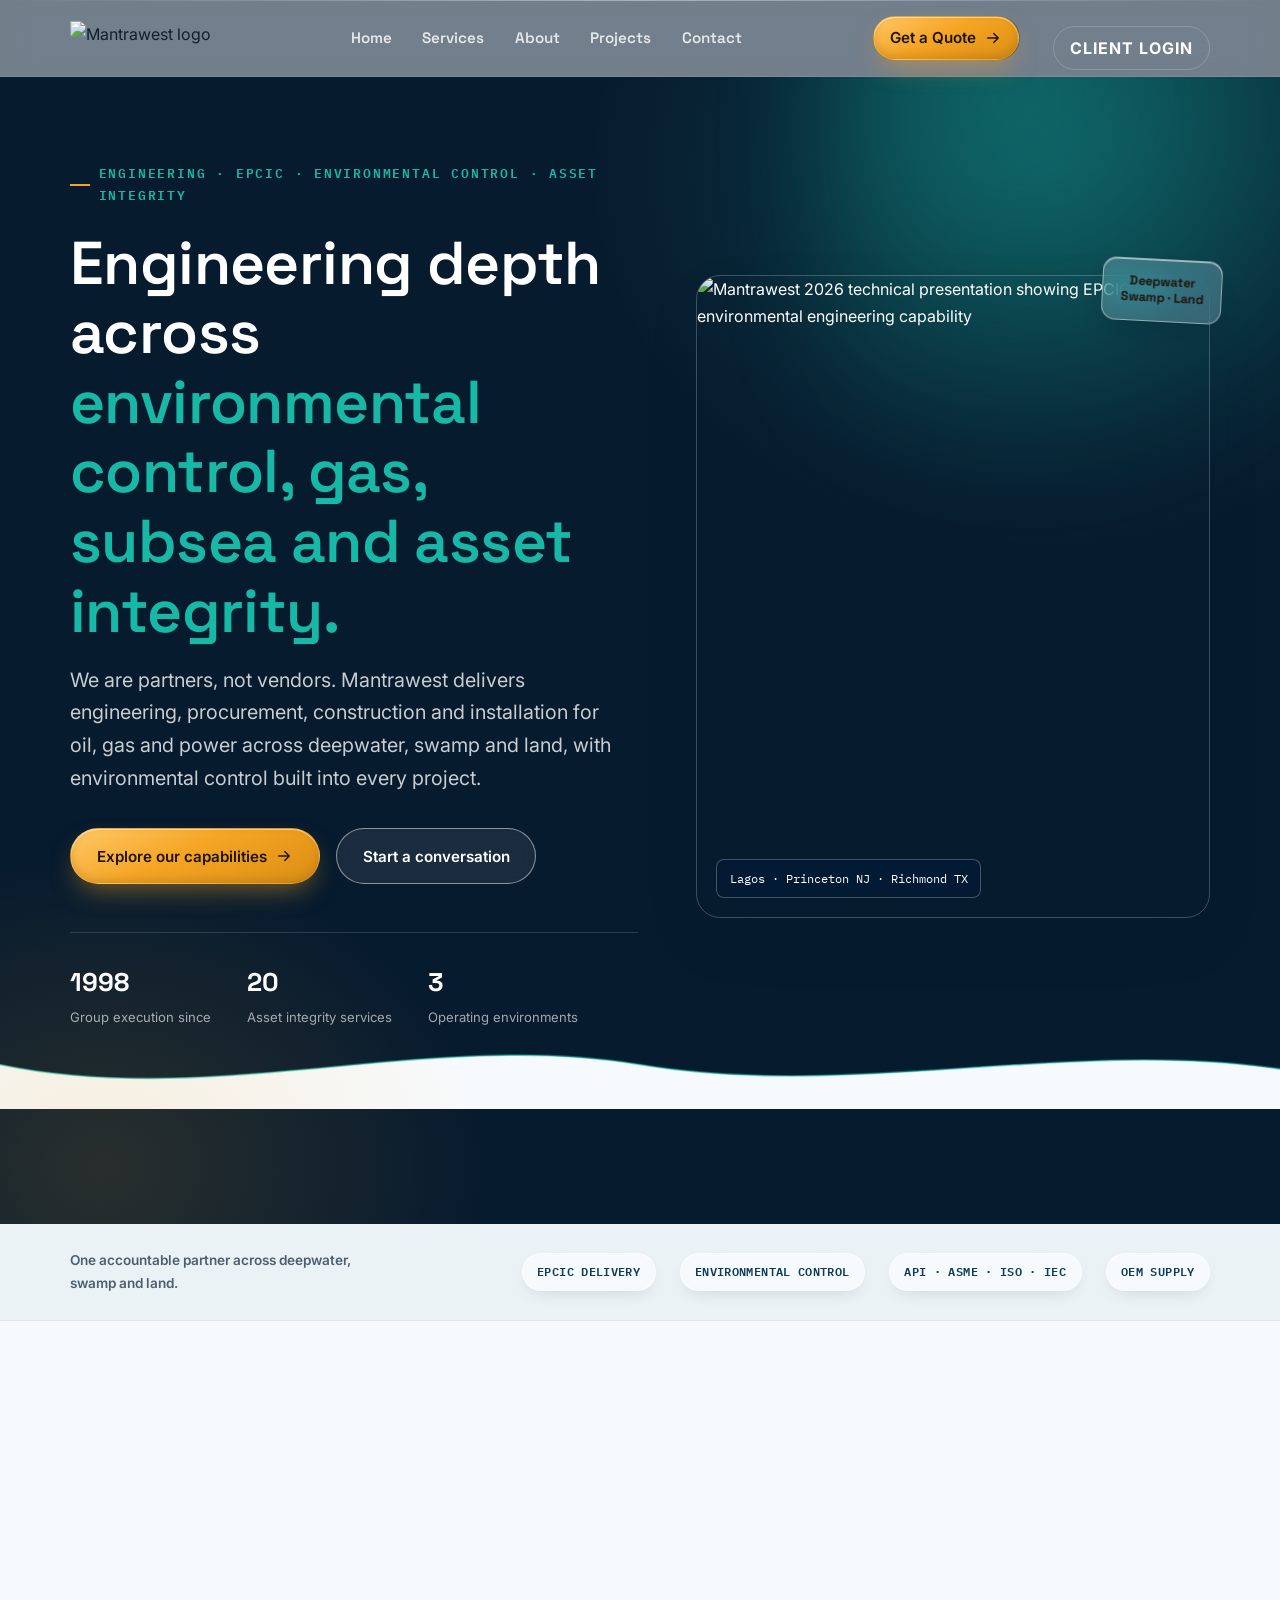
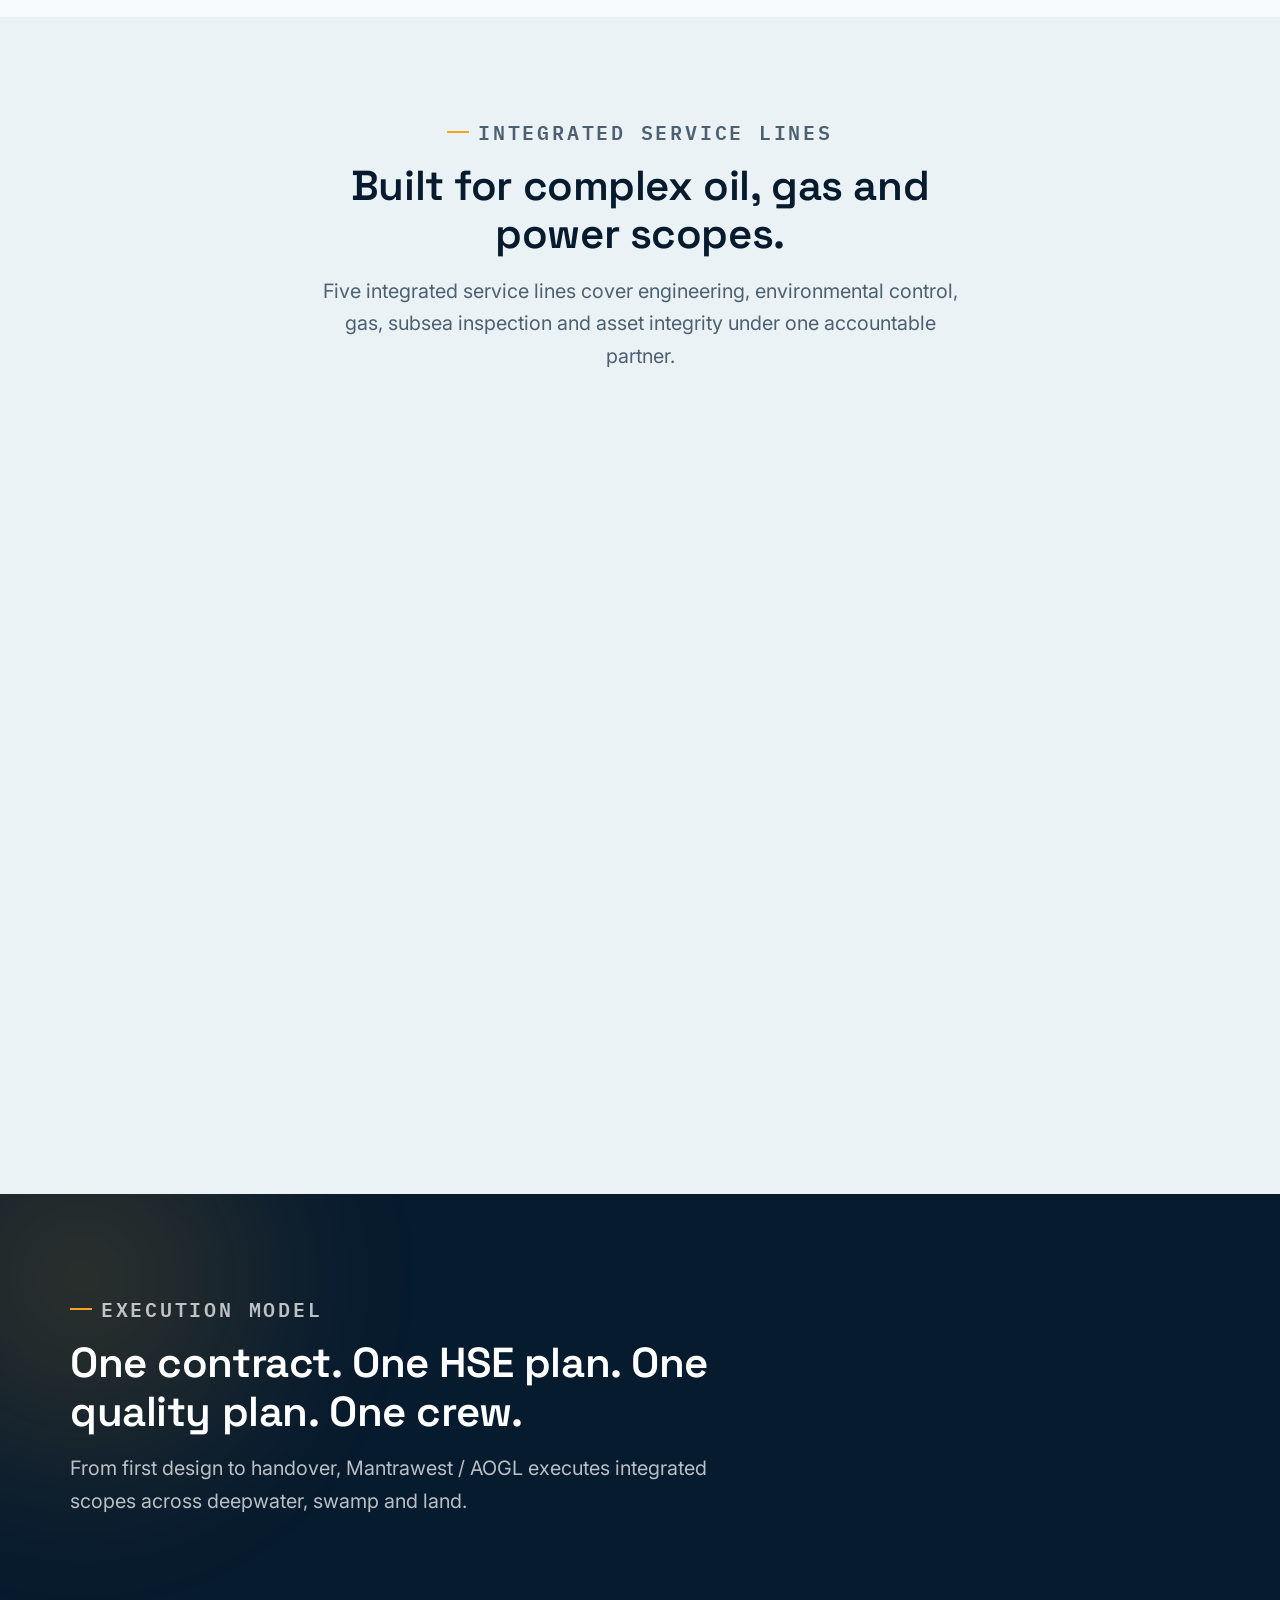
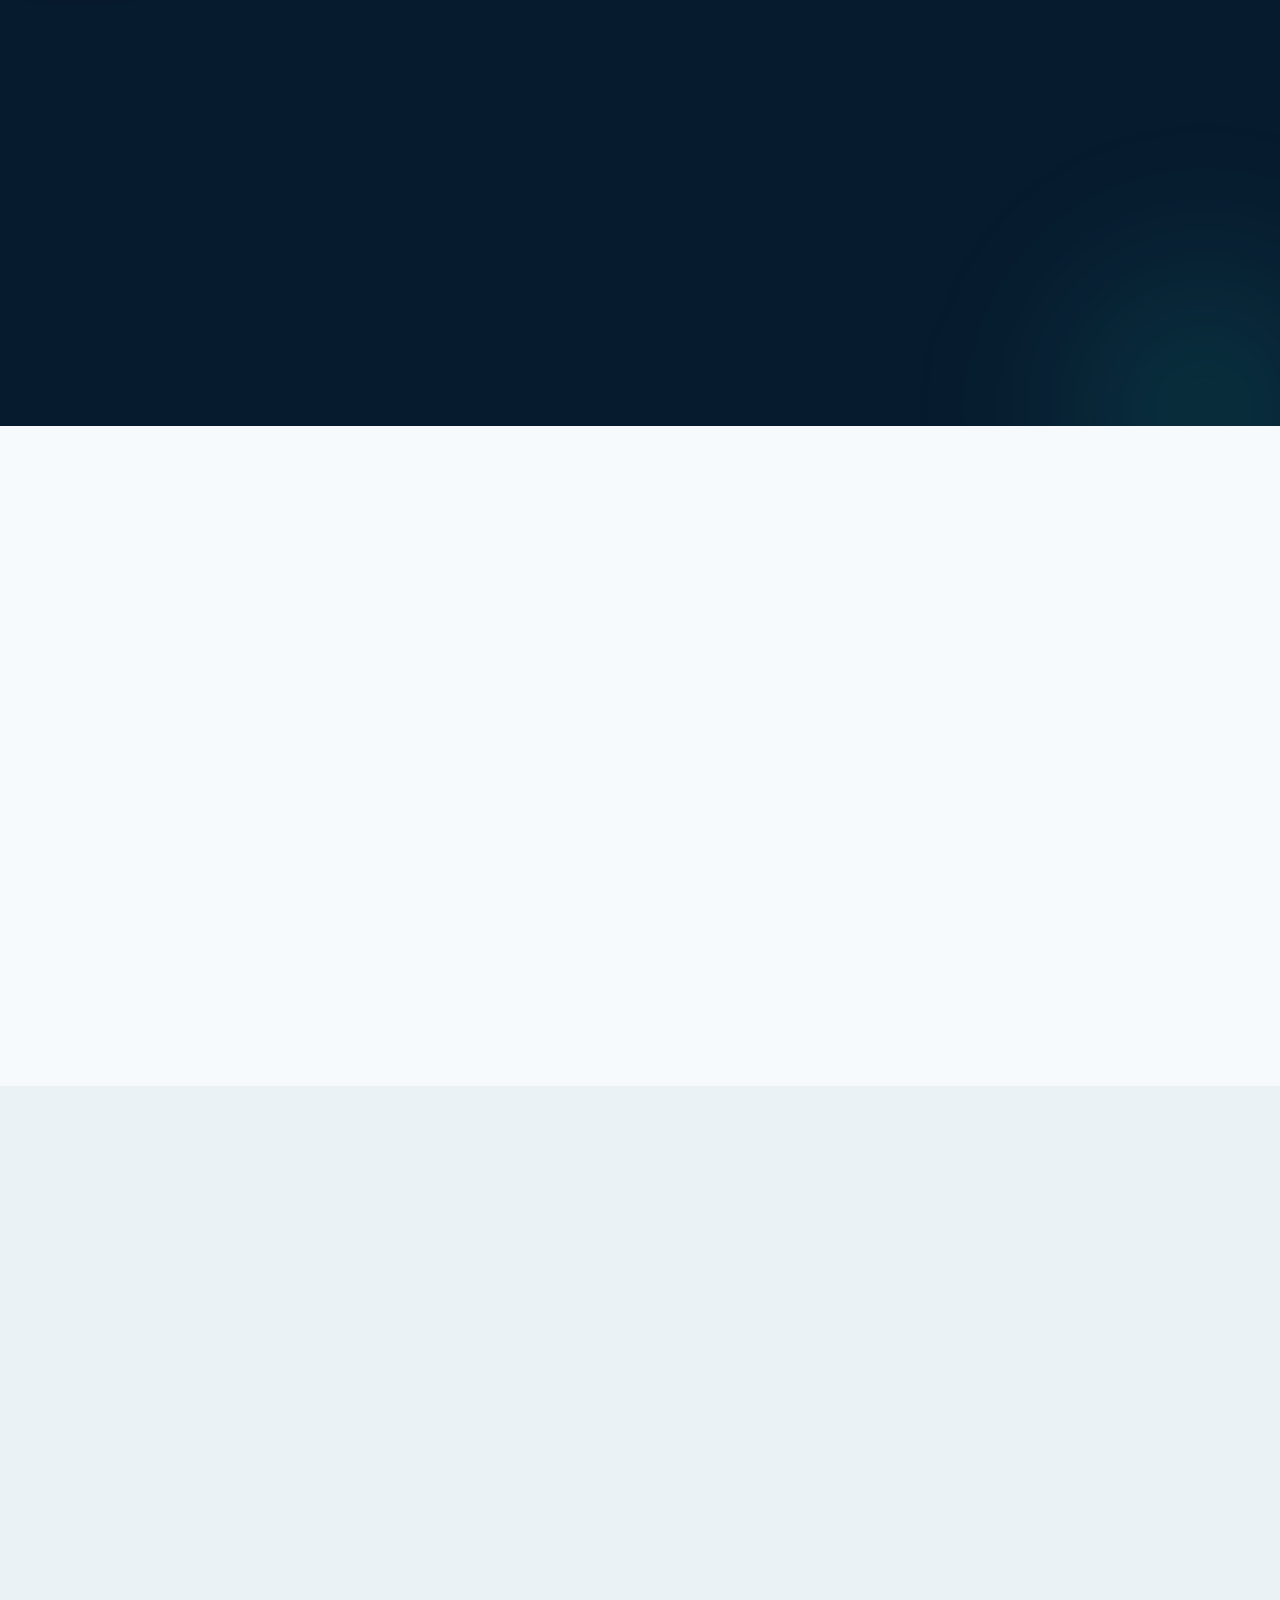
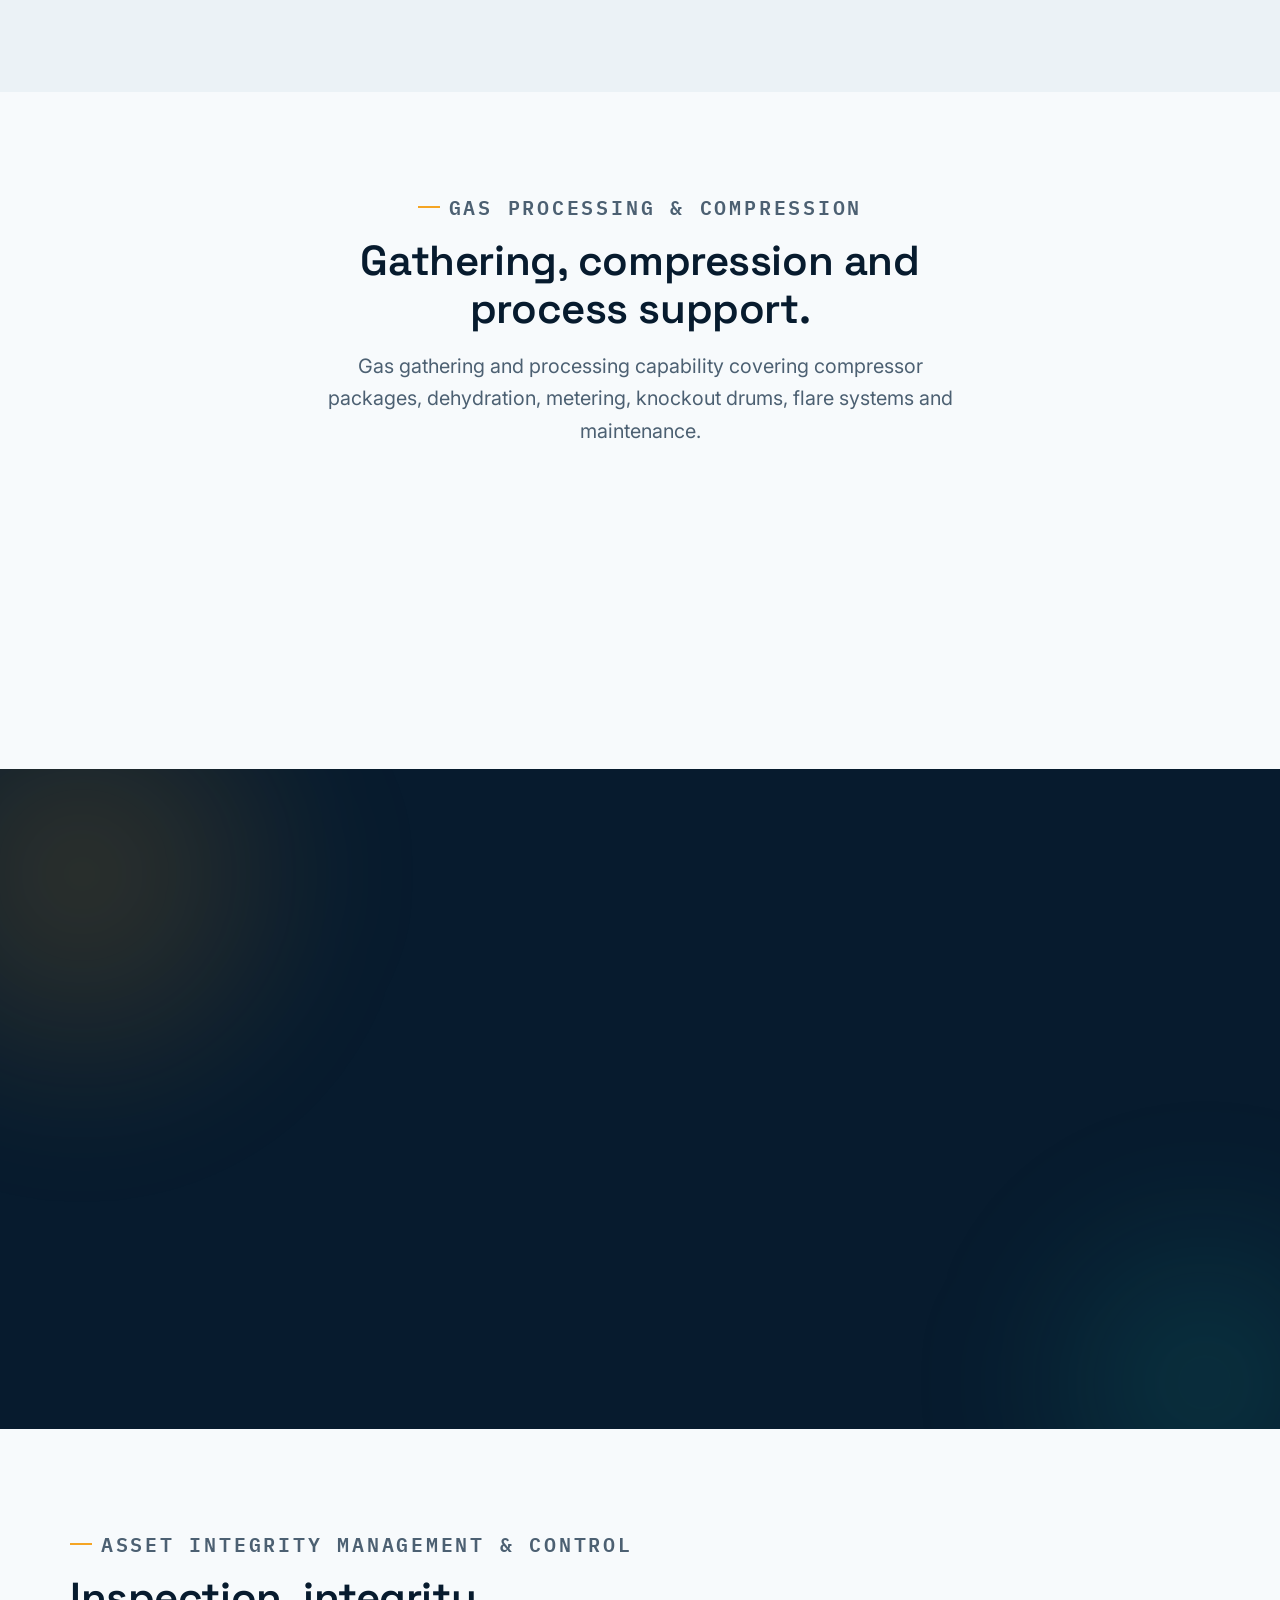
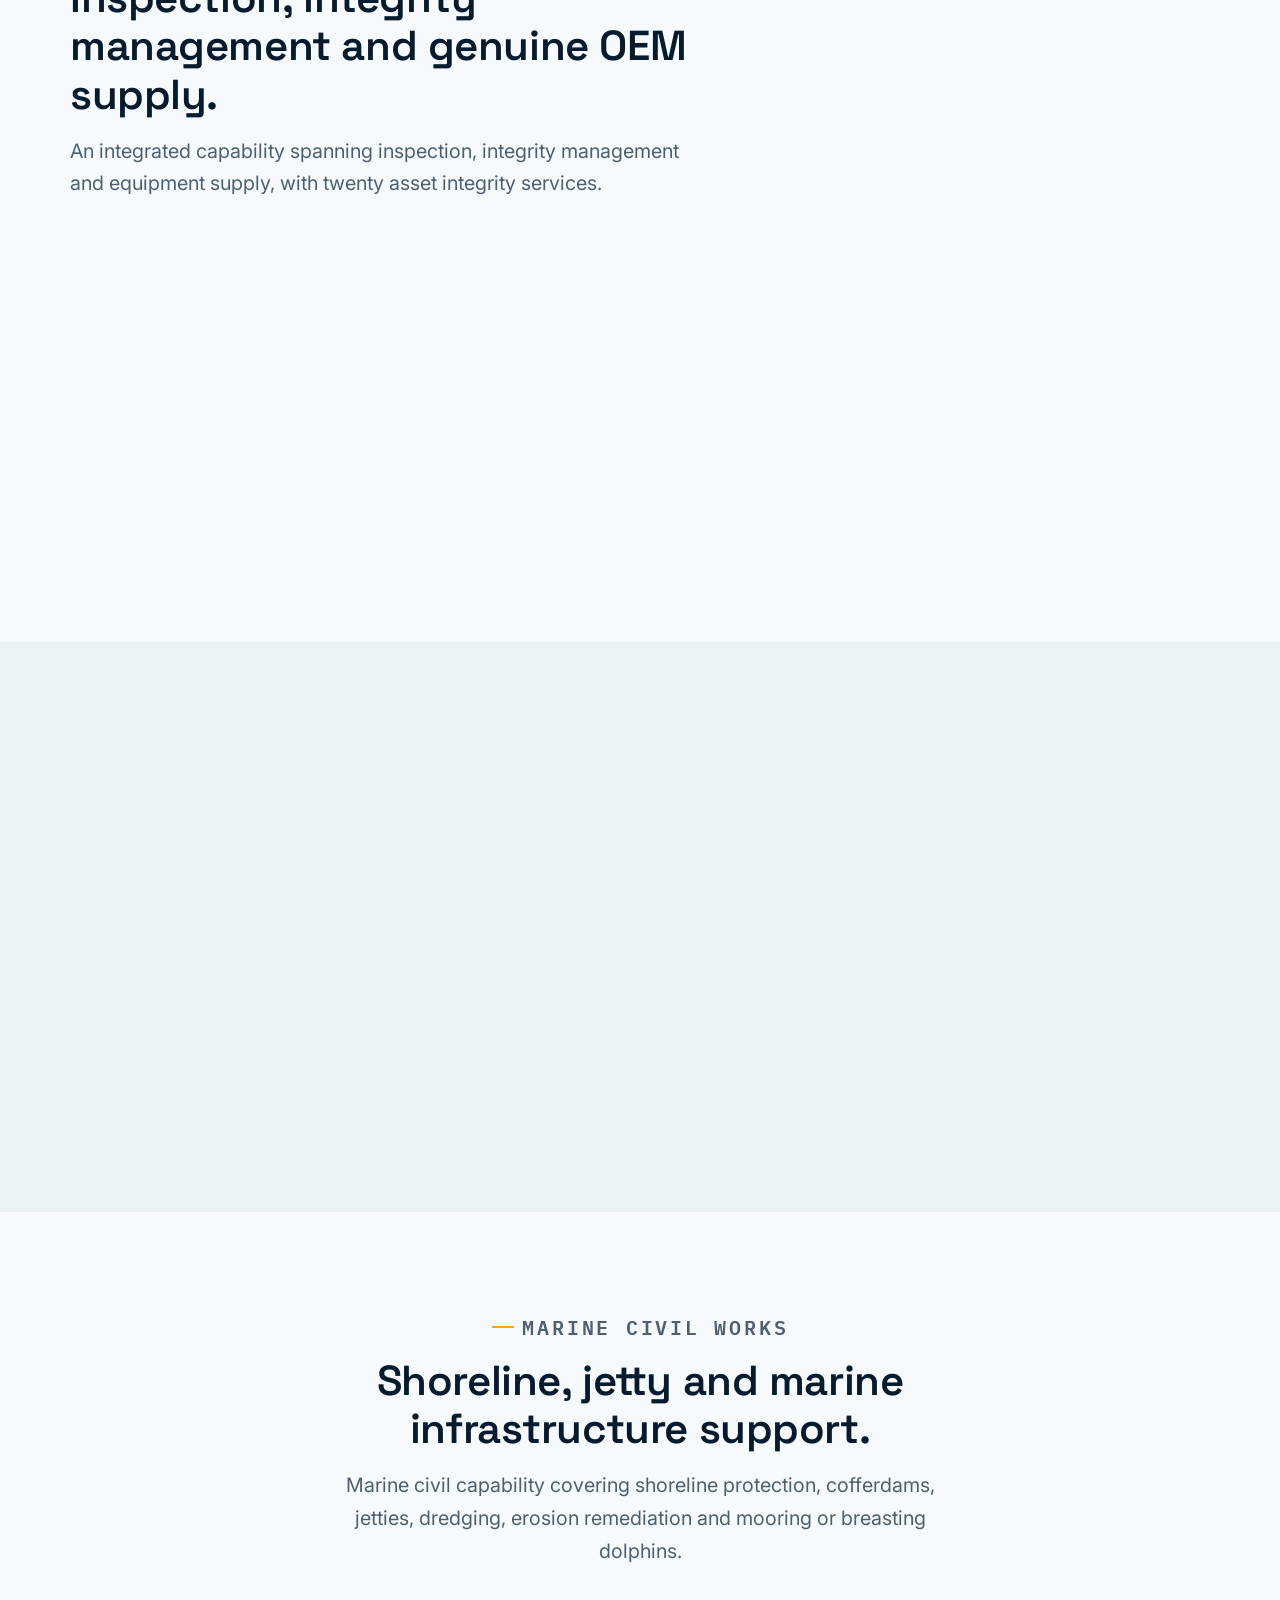
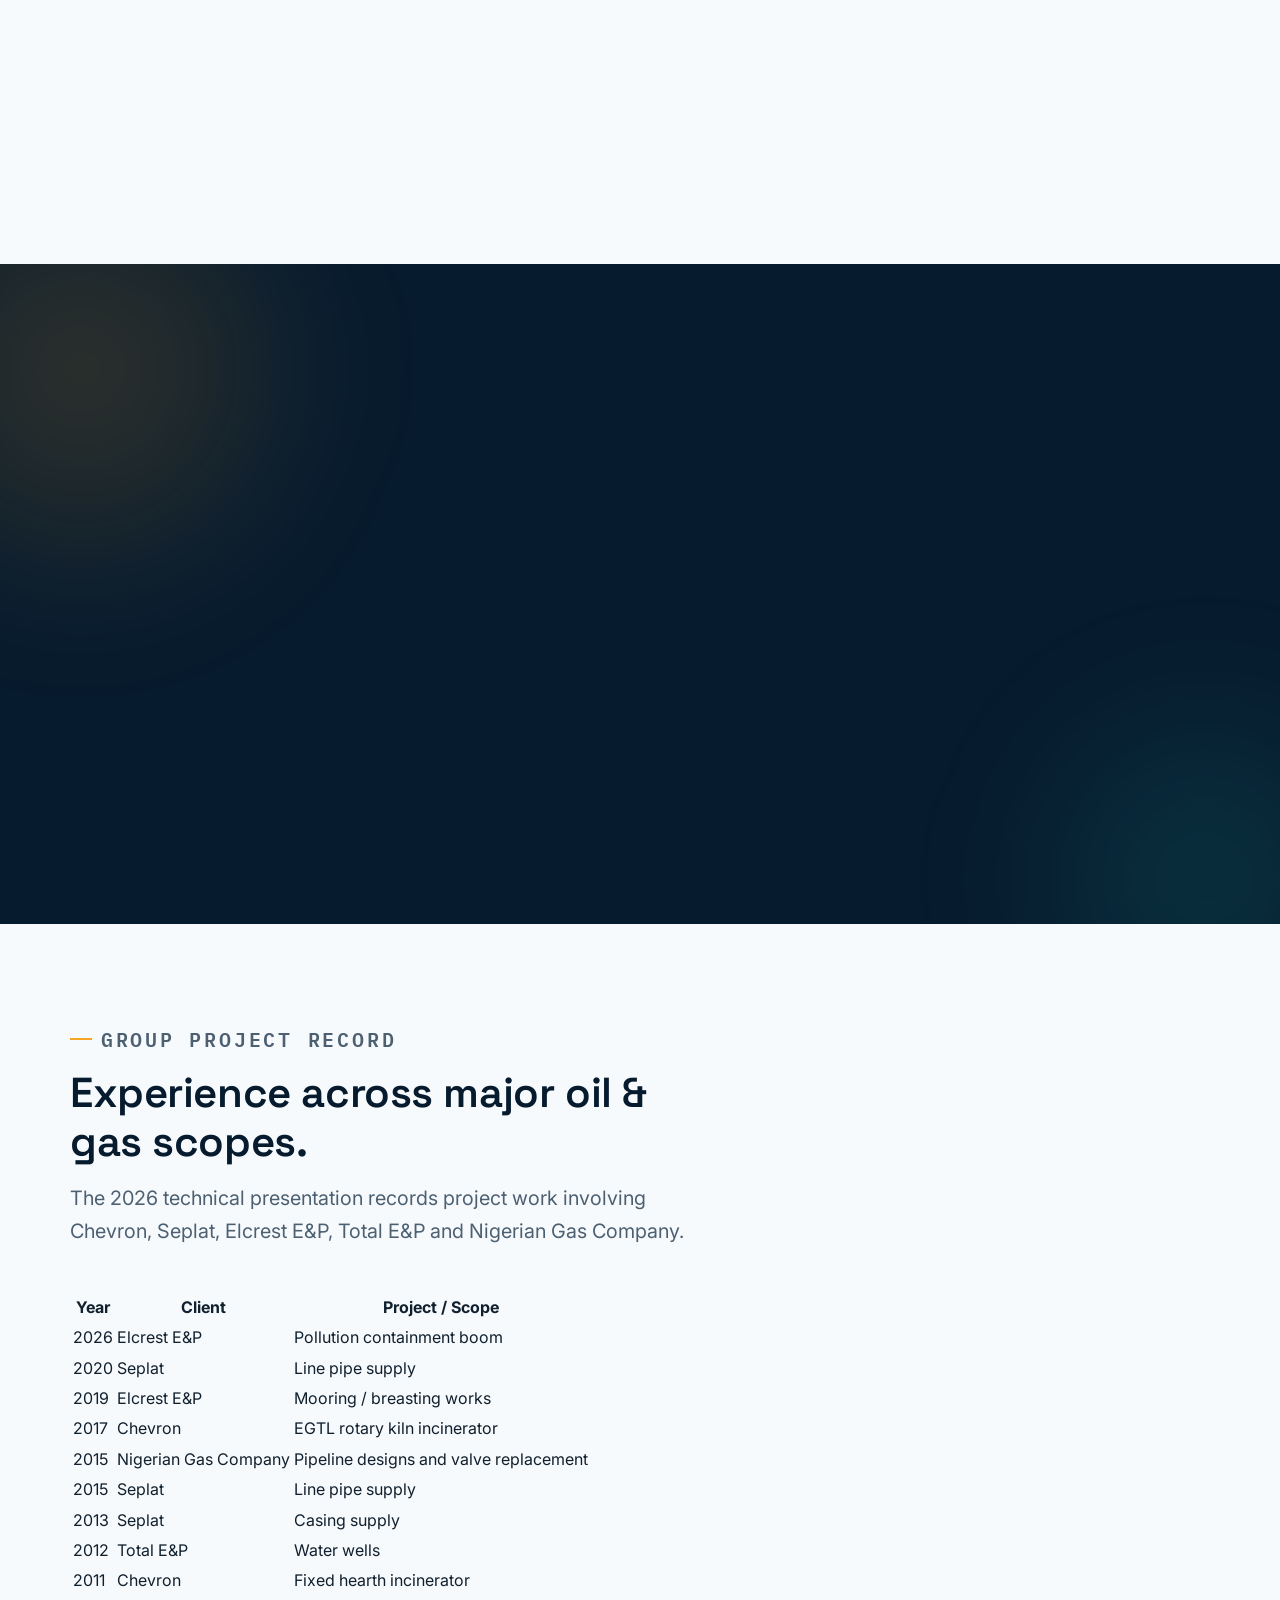
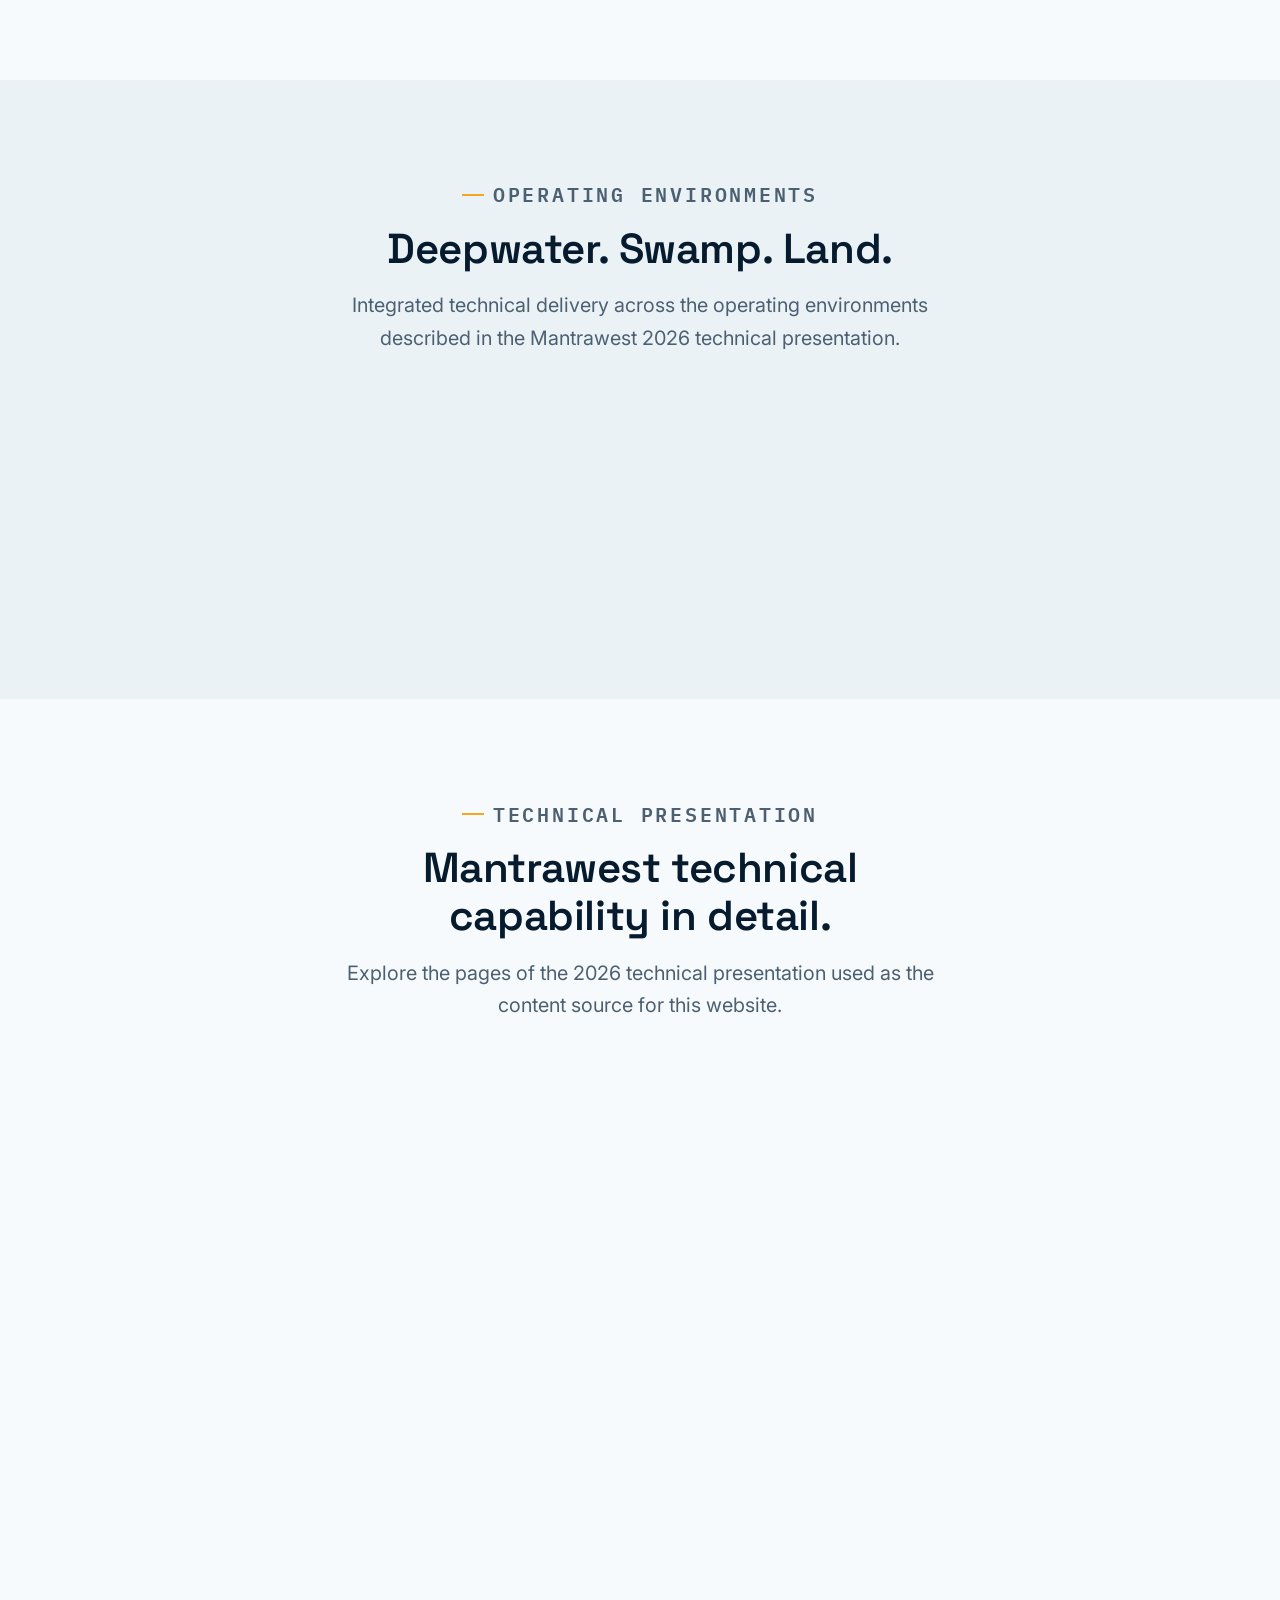
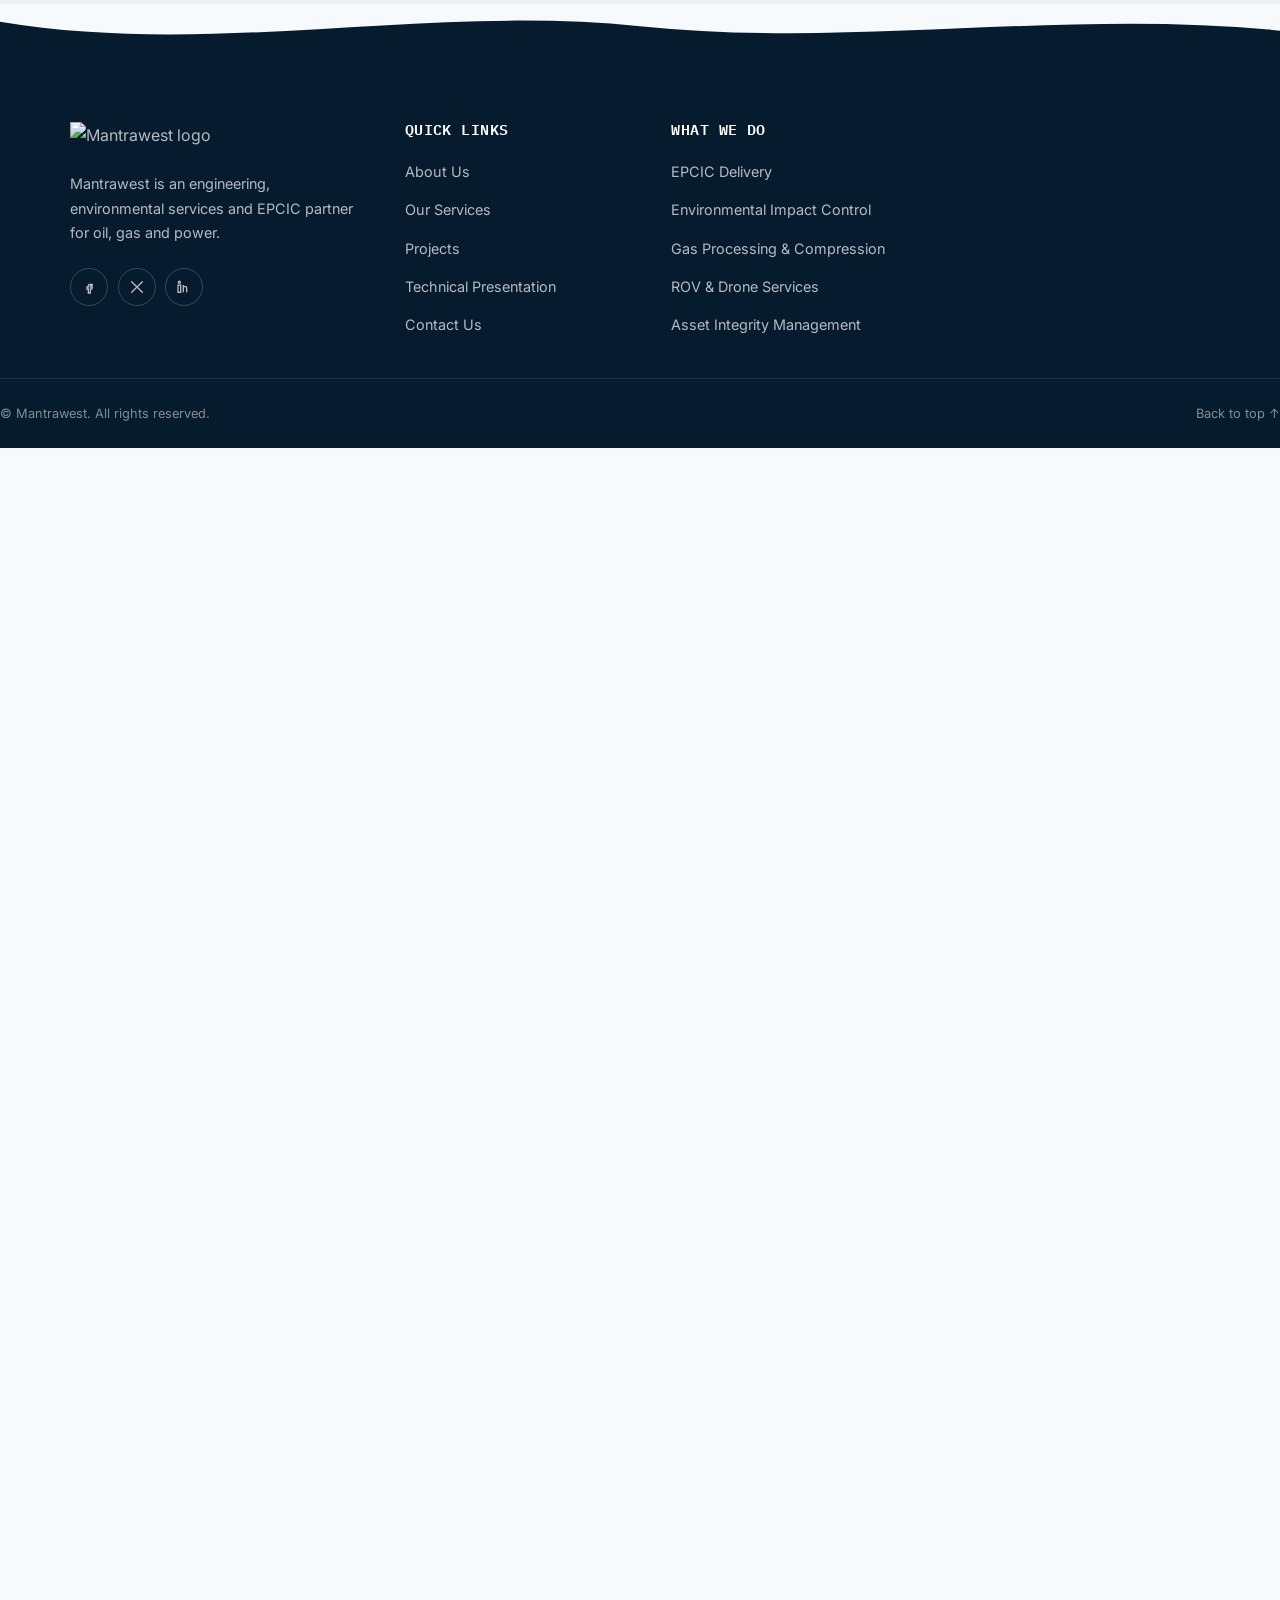
==== commit 5b8e0143: "Refactor footer structure and remove unused modal code for improved clarity and maintainability" ====
--- a/index.html
+++ b/index.html
@@ -1,4 +1,3 @@
-```html
 <!doctype html>
 <html lang="en">
   <head>
@@ -2061,142 +2060,17 @@
             <li>
               <a href="#gas"> Gas Processing & Compression </a>
             </li>
-
-            <li>
-              <a href="#rov-drone"> ROV & Drone Services </a>
-            </li>
-
-            <li>
-              <a href="#integrity"> Asset Integrity Management </a>
-            </li>
-          </ul>
-        </div>
-
-        <!-- CONTACT -->
-
-        <div class="footer-col">
-          <h3>Contact Us</h3>
-
-          <ul class="footer-contact">
-            <li>
-              <a href="mailto:info@mantrawest.com"> info@mantrawest.com </a>
-            </li>
-
-            <li>
-              <a href="tel:+2349132260551"> +234 913 226 0551 </a>
-            </li>
-
-            <li>
-              <a href="tel:+19737474375"> +1 973 747 4375 </a>
-            </li>
+            <li><a href="#rov-drone">ROV &amp; Drone Services</a></li>
+            <li><a href="#integrity">Asset Integrity Management</a></li>
           </ul>
         </div>
       </div>
-
-      <div class="footer-bottom container">
-        <p>
-          ©
-          <span data-year> 2026 </span>
-          Mantrawest Group. All rights reserved.
-        </p>
-
-        <div class="footer-legal">
-          <a href="#quote-form"> Contact </a>
-
-          <a href="#about"> About </a>
-
-          <a href="#services-page"> Services </a>
-        </div>
-      </div>
-    </footer>
-
-    <!-- =========================================================
-       CLIENT PORTAL MODAL
-  ========================================================== -->
-
-    <div
-      class="modal"
-      id="portalModal"
-      role="dialog"
-      aria-modal="true"
-      aria-labelledby="portalModalTitle"
-      hidden
-    >
-      <div class="modal-backdrop" id="portalModalBackdrop"></div>
-
-      <div class="modal-panel glass-shine">
-        <button
-          type="button"
-          class="modal-close"
-          id="portalModalClose"
-          aria-label="Close dialog"
-        >
-          &times;
-        </button>
-
-        <p class="modal-eyebrow">Client portal</p>
-
-        <h2 id="portalModalTitle">Account access</h2>
-
-        <p>
-          Existing clients can sign in or register for the Mantrawest operations
-          portal. New here? Talk to our team first and we'll get you set up.
-        </p>
-
-        <div
-          style="
-            display: flex;
-            flex-wrap: wrap;
-            gap: 0.75rem;
-            margin-top: 1.5rem;
-          "
-        >
-          <a
-            href="https://mantrawest.com/waste/login"
-            target="_blank"
-            rel="noopener"
-            class="btn btn-outline-dark"
-          >
-            Log in
-          </a>
-
-          <a
-            href="https://mantrawest.com/waste/register"
-            target="_blank"
-            rel="noopener"
-            class="btn btn-amber"
-          >
-            Register
-          </a>
-        </div>
-
-        <a href="#quote-form" class="btn-ghost" style="margin-top: 1.25rem">
-          Or contact our team
-
-          <svg
-            viewBox="0 0 24 24"
-            fill="none"
-            stroke="currentColor"
-            stroke-width="2"
-            aria-hidden="true"
-          >
-            <path
-              d="M5 12h14m-6-6l6 6-6 6"
-              stroke-linecap="round"
-              stroke-linejoin="round"
-            />
-          </svg>
-        </a>
+      <div class="footer-bottom">
+        <p>&copy; <span data-year></span> Mantrawest. All rights reserved.</p>
+        <a href="#top">Back to top ↑</a>
       </div>
     </div>
-
-    <!-- TOAST -->
-
-    <div class="toast" id="toast" role="status" aria-live="polite"></div>
-
-    <!-- JAVASCRIPT -->
-
-    <script src="script.js" defer></script>
-  </body>
+  </footer>
+  <script src="script.js" defer></script>
+</body>
 </html>
-```
--- a/style.css
+++ b/style.css
@@ -2918,8 +2918,12 @@
 }
 
 /* ==========================================================
+   MANTRAWEST — FINAL HEADER + MOBILE NAVIGATION FIX
+   ========================================================== */
+
+/* ----------------------------------------------------------
    HEADER ACTIONS
-========================================================== */
+---------------------------------------------------------- */
 
 .header-actions {
   display: flex;
@@ -2928,35 +2932,703 @@
   flex-shrink: 0;
 }
 
-.header-actions .header-cta {
-  margin: 0;
-}
-
+.header-actions .header-cta,
 .header-actions .nav-portal-link {
-  display: inline-flex !important;
+  display: inline-flex;
   align-items: center;
   justify-content: center;
   min-height: 44px;
-  padding: 0 18px;
+  padding: 0 16px;
+  border-radius: 999px;
+  white-space: nowrap;
+}
+
+.header-actions .header-cta {
+  margin: 0;
+}
+
+.header-actions .nav-portal-link {
   border: 1px solid rgba(255, 255, 255, 0.2);
-  border-radius: 999px;
   background: transparent;
   color: #fff;
   font: inherit;
   font-weight: 700;
   cursor: pointer;
-  transition: 0.25s ease;
+  transition:
+    background 0.25s ease,
+    border-color 0.25s ease,
+    color 0.25s ease,
+    transform 0.25s ease;
 }
 
 .header-actions .nav-portal-link:hover {
   background: var(--amber);
   border-color: var(--amber);
-  color: #071b2e;
+  color: var(--abyss);
+  transform: translateY(-1px);
+}
+
+/* ----------------------------------------------------------
+   DESKTOP NAVIGATION
+---------------------------------------------------------- */
+
+@media (min-width: 1024px) {
+  .site-header {
+    width: 100%;
+  }
+
+  .header-inner {
+    display: flex;
+    align-items: center;
+    justify-content: space-between;
+    min-height: 76px;
+    gap: 1rem;
+  }
+
+  .brand {
+    display: flex;
+    align-items: center;
+    flex-shrink: 0;
+  }
+
+  .main-nav {
+    position: static;
+    display: block;
+    width: auto;
+    max-width: none;
+    height: auto;
+    background: transparent;
+    border: none;
+    padding: 0;
+    transform: none;
+    overflow: visible;
+    visibility: visible;
+    opacity: 1;
+  }
+
+  .nav-list {
+    display: flex;
+    flex-direction: row;
+    align-items: center;
+    gap: 1.9rem;
+  }
+
+  .nav-link {
+    display: flex;
+    align-items: center;
+    width: auto;
+    white-space: nowrap;
+  }
+
+  .nav-toggle {
+    display: none;
+  }
+
+  .nav-backdrop {
+    display: none !important;
+  }
+
+  /*
+     Client Login / Portal button remains visible on desktop.
+  */
+  .header-actions {
+    display: flex;
+    align-items: center;
+  }
+
+  .header-actions .header-cta,
+  .header-actions .nav-portal-link {
+    display: inline-flex !important;
+  }
+
+  /*
+     If the portal link is inside the navigation instead of
+     .header-actions, keep it styled correctly.
+  */
+  .main-nav .nav-portal-link {
+    display: inline-flex;
+    align-items: center;
+    justify-content: center;
+    margin-top: 0;
+    padding: 0.65rem 0.9rem;
+    color: #fff;
+    background: transparent;
+    border: 1px solid rgba(255, 255, 255, 0.18);
+    border-radius: 999px;
+    font-family: var(--font-display);
+    font-weight: 600;
+  }
+
+  .main-nav .nav-portal-link:hover {
+    color: var(--abyss);
+    background: var(--amber);
+    border-color: var(--amber);
+  }
+}
+
+/* ----------------------------------------------------------
+   TABLET / MOBILE HEADER
+---------------------------------------------------------- */
+
+@media (max-width: 1023px) {
+  .site-header {
+    position: sticky;
+    top: 0;
+    z-index: 150;
+    width: 100%;
+  }
+
+  .header-inner {
+    position: relative;
+    display: flex;
+    align-items: center;
+    justify-content: space-between;
+    min-height: 70px;
+    gap: 0.75rem;
+    width: 100%;
+  }
+
+  .brand {
+    display: flex;
+    align-items: center;
+    min-width: 0;
+    flex-shrink: 1;
+  }
+
+  .brand-logo {
+    max-width: 100%;
+    height: 32px;
+    width: auto;
+  }
+
+  .brand-word {
+    white-space: nowrap;
+  }
+
+  /*
+     Keep the Quote and Client Login buttons visible.
+  */
+  .header-actions {
+    display: flex;
+    align-items: center;
+    justify-content: flex-end;
+    gap: 8px;
+    flex-shrink: 0;
+    margin-left: auto;
+  }
+
+  .header-actions .header-cta,
+  .header-actions .nav-portal-link {
+    display: inline-flex !important;
+    align-items: center;
+    justify-content: center;
+    min-height: 40px;
+    padding: 0 12px;
+    font-size: 0.78rem;
+    white-space: nowrap;
+  }
+
+  /*
+     Hamburger button must ALWAYS remain visible
+     below desktop breakpoint.
+  */
+  .nav-toggle {
+    display: flex !important;
+    align-items: center;
+    justify-content: center;
+    flex-direction: column;
+    width: 44px;
+    height: 44px;
+    min-width: 44px;
+    min-height: 44px;
+    margin-left: 2px;
+    flex-shrink: 0;
+    position: relative;
+    z-index: 170;
+    visibility: visible;
+    opacity: 1;
+  }
+
+  /*
+     Mobile navigation drawer.
+  */
+  .main-nav {
+    position: fixed;
+    top: 0;
+    right: 0;
+    bottom: 0;
+    left: auto;
+
+    width: min(86vw, 360px);
+    max-width: 360px;
+    height: 100dvh;
+
+    display: block;
+
+    background: rgba(7, 27, 46, 0.96);
+    backdrop-filter: blur(26px) saturate(180%);
+    -webkit-backdrop-filter: blur(26px) saturate(180%);
+
+    border-left: 1px solid rgba(255, 255, 255, 0.12);
+
+    padding: 6rem 1.5rem 2rem;
+
+    transform: translateX(100%);
+    visibility: hidden;
+    opacity: 1;
+
+    overflow-y: auto;
+    overscroll-behavior: contain;
+
+    z-index: 160;
+
+    transition:
+      transform 0.55s var(--spring-soft),
+      visibility 0s linear 0.55s;
+  }
+
+  /*
+     THIS is what opens the navigation.
+  */
+  .main-nav.is-open {
+    transform: translateX(0);
+    visibility: visible;
+    transition:
+      transform 0.55s var(--spring-soft),
+      visibility 0s linear 0s;
+
+    box-shadow: -20px 0 60px rgba(0, 0, 0, 0.35);
+  }
+
+  .nav-list {
+    display: flex;
+    flex-direction: column;
+    width: 100%;
+    gap: 0.25rem;
+  }
+
+  .nav-list li {
+    width: 100%;
+  }
+
+  .nav-link {
+    display: flex;
+    align-items: center;
+    justify-content: space-between;
+    width: 100%;
+
+    padding: 0.95rem 0.25rem;
+
+    color: rgba(255, 255, 255, 0.88);
+
+    border-bottom: 1px solid rgba(255, 255, 255, 0.08);
+
+    font-family: var(--font-display);
+    font-size: 1.05rem;
+    font-weight: 600;
+
+    visibility: visible;
+    opacity: 1;
+  }
+
+  .nav-link:hover,
+  .nav-link:focus-visible {
+    color: var(--teal);
+    padding-left: 0.5rem;
+  }
+
+  .nav-link.is-active {
+    color: var(--amber);
+  }
+
+  /*
+     Portal link inside mobile navigation.
+  */
+  .main-nav .nav-portal-link {
+    display: flex;
+    align-items: center;
+    justify-content: flex-start;
+
+    width: 100%;
+    margin-top: 1.25rem;
+    padding: 0.9rem 1rem;
+
+    color: #fff;
+    background: rgba(255, 255, 255, 0.05);
+
+    border: 1px solid rgba(255, 255, 255, 0.15);
+    border-radius: var(--radius-md);
+
+    font-family: var(--font-display);
+    font-size: 0.95rem;
+    font-weight: 700;
+  }
+
+  .main-nav .nav-portal-link:hover {
+    color: var(--abyss);
+    background: var(--amber);
+    border-color: var(--amber);
+  }
+
+  /*
+     Dark overlay behind the mobile menu.
+  */
+  .nav-backdrop {
+    position: fixed;
+    inset: 0;
+
+    display: block;
+
+    background: rgba(4, 14, 24, 0.62);
+
+    opacity: 0;
+    visibility: hidden;
+    pointer-events: none;
+
+    z-index: 155;
+
+    transition:
+      opacity 0.3s ease,
+      visibility 0.3s ease;
+  }
+
+  .nav-backdrop.is-open {
+    opacity: 1;
+    visibility: visible;
+    pointer-events: auto;
+  }
+
+  /*
+     Keep page from scrolling while menu is open.
+  */
+  body.menu-open {
+    overflow: hidden;
+  }
+}
+
+/* ----------------------------------------------------------
+   MOBILE — 700px AND BELOW
+---------------------------------------------------------- */
+
+@media (max-width: 700px) {
+  .header-inner {
+    min-height: 68px;
+    gap: 0.5rem;
+  }
+
+  /*
+     Slightly reduce logo so the header has room for
+     Quote + Login + hamburger.
+  */
+  .brand-logo {
+    height: 30px;
+  }
+
+  .brand-word {
+    font-size: 1rem;
+  }
+
+  .header-actions {
+    gap: 5px;
+  }
+
+  .header-actions .header-cta,
+  .header-actions .nav-portal-link {
+    min-height: 38px;
+    padding: 0 10px;
+    font-size: 0.72rem;
+  }
+
+  .nav-toggle {
+    width: 42px;
+    height: 42px;
+    min-width: 42px;
+  }
+
+  .main-nav {
+    width: min(88vw, 350px);
+    max-width: 350px;
+  }
+}
+
+/* ----------------------------------------------------------
+   MOBILE — 560px AND BELOW
+---------------------------------------------------------- */
+
+@media (max-width: 560px) {
+  .header-inner {
+    padding-left: 14px;
+    padding-right: 14px;
+  }
+
+  /*
+     Keep BOTH buttons available on mobile.
+     Do NOT use display:none here.
+  */
+  .header-actions {
+    display: flex;
+    gap: 4px;
+  }
+
+  .header-actions .header-cta,
+  .header-actions .nav-portal-link {
+    min-height: 36px;
+    padding: 0 8px;
+    font-size: 0.68rem;
+  }
+
+  .brand-word {
+    display: none;
+  }
+
+  .brand-logo {
+    height: 29px;
+  }
+
+  .nav-toggle {
+    width: 42px;
+    height: 42px;
+    min-width: 42px;
+  }
+
+  .main-nav {
+    width: min(90vw, 340px);
+    padding: 5.5rem 1.25rem 2rem;
+  }
+
+  .nav-link {
+    padding: 0.9rem 0.2rem;
+    font-size: 1rem;
+  }
+}
+
+/* ----------------------------------------------------------
+   VERY SMALL PHONES
+---------------------------------------------------------- */
+
+@media (max-width: 400px) {
+  .header-inner {
+    padding-left: 10px;
+    padding-right: 10px;
+    gap: 4px;
+  }
+
+  .brand-logo {
+    height: 27px;
+  }
+
+  .header-actions {
+    gap: 3px;
+  }
+
+  .header-actions .header-cta,
+  .header-actions .nav-portal-link {
+    min-height: 34px;
+    padding: 0 7px;
+    font-size: 0.62rem;
+  }
+
+  .nav-toggle {
+    width: 40px;
+    height: 40px;
+    min-width: 40px;
+  }
+
+  .main-nav {
+    width: 92vw;
+  }
 }
 
 /* ==========================================================
-   MOBILE
-========================================================== */
+   MANTRAWEST — ABOUT SECTION RESPONSIVENESS
+   ========================================================== */
+
+.about-section {
+  position: relative;
+  overflow: hidden;
+}
+
+.about-grid {
+  display: grid;
+  grid-template-columns: minmax(0, 1.05fr) minmax(300px, 0.95fr);
+  gap: 70px;
+  align-items: start;
+  margin-top: 55px;
+}
+
+.about-content {
+  max-width: 720px;
+}
+
+.about-kicker,
+.purpose-label {
+  display: inline-block;
+  margin-bottom: 14px;
+  font-size: 0.72rem;
+  font-weight: 800;
+  letter-spacing: 0.16em;
+  text-transform: uppercase;
+  color: var(--amber);
+}
+
+.about-content h3 {
+  margin: 0 0 24px;
+  max-width: 650px;
+  font-size: clamp(2rem, 4vw, 3.5rem);
+  line-height: 1.05;
+}
+
+.about-content p {
+  max-width: 680px;
+  margin: 0 0 18px;
+  line-height: 1.8;
+  color: var(--ink-soft);
+}
+
+/* ----------------------------------------------------------
+   ABOUT HIGHLIGHTS
+---------------------------------------------------------- */
+
+.about-highlights {
+  display: grid;
+  gap: 18px;
+}
+
+.about-highlight {
+  display: grid;
+  grid-template-columns: 58px minmax(0, 1fr);
+  gap: 18px;
+
+  padding: 25px;
+
+  border: 1px solid rgba(255, 255, 255, 0.09);
+  border-radius: 18px;
+
+  background: rgba(255, 255, 255, 0.035);
+
+  backdrop-filter: blur(12px);
+  -webkit-backdrop-filter: blur(12px);
+
+  transition:
+    transform 0.3s ease,
+    border-color 0.3s ease,
+    background 0.3s ease;
+}
+
+.about-highlight:hover {
+  transform: translateY(-5px);
+  border-color: rgba(224, 168, 76, 0.35);
+  background: rgba(255, 255, 255, 0.055);
+}
+
+.about-icon {
+  width: 58px;
+  height: 58px;
+
+  display: grid;
+  place-items: center;
+
+  border-radius: 15px;
+
+  background: rgba(224, 168, 76, 0.1);
+  color: var(--amber);
+
+  font-size: 1.2rem;
+}
+
+.about-highlight h4 {
+  margin: 0 0 8px;
+  font-size: 1.05rem;
+}
+
+.about-highlight p {
+  margin: 0;
+  color: var(--ink-soft);
+  line-height: 1.65;
+  font-size: 0.92rem;
+}
+
+/* ----------------------------------------------------------
+   MISSION / VISION
+---------------------------------------------------------- */
+
+.about-purpose {
+  display: grid;
+  grid-template-columns: repeat(2, minmax(0, 1fr));
+  gap: 22px;
+  margin-top: 75px;
+}
+
+.purpose-card {
+  position: relative;
+
+  display: grid;
+  grid-template-columns: 55px minmax(0, 1fr);
+  gap: 22px;
+
+  padding: 35px;
+
+  border-radius: 22px;
+  border: 1px solid rgba(255, 255, 255, 0.09);
+
+  background: linear-gradient(
+    145deg,
+    rgba(255, 255, 255, 0.055),
+    rgba(255, 255, 255, 0.018)
+  );
+}
+
+.purpose-number {
+  font-size: 0.8rem;
+  font-weight: 800;
+  color: var(--amber);
+  letter-spacing: 0.08em;
+}
+
+.purpose-card h3 {
+  margin: 0 0 13px;
+  font-size: 1.55rem;
+  line-height: 1.2;
+}
+
+.purpose-card p {
+  margin: 0;
+  color: var(--ink-soft);
+  line-height: 1.7;
+}
+
+/* ----------------------------------------------------------
+   ABOUT CTA
+---------------------------------------------------------- */
+
+.about-cta {
+  display: flex;
+  align-items: center;
+  justify-content: space-between;
+  gap: 30px;
+
+  margin-top: 60px;
+  padding: 35px;
+
+  border-radius: 22px;
+
+  background: linear-gradient(
+    135deg,
+    rgba(224, 168, 76, 0.12),
+    rgba(255, 255, 255, 0.035)
+  );
+
+  border: 1px solid rgba(224, 168, 76, 0.18);
+}
+
+.about-cta h3 {
+  margin: 8px 0 0;
+  font-size: clamp(1.5rem, 3vw, 2.3rem);
+}
+
+/* ----------------------------------------------------------
+   ABOUT — TABLET
+---------------------------------------------------------- */
 
 @media (max-width: 900px) {
   .about-grid {
@@ -2973,22 +3645,21 @@
     flex-direction: column;
     align-items: flex-start;
   }
-
-  .header-actions {
-    gap: 8px;
-  }
-
-  .header-actions .header-cta,
-  .header-actions .nav-portal-link {
-    min-height: 40px;
-    padding: 0 13px;
-    font-size: 0.78rem;
-  }
-}
+}
+
+/* ----------------------------------------------------------
+   ABOUT — SMALL MOBILE
+---------------------------------------------------------- */
 
 @media (max-width: 600px) {
+  .about-grid {
+    gap: 35px;
+    margin-top: 35px;
+  }
+
   .about-highlight {
     grid-template-columns: 1fr;
+    padding: 20px;
   }
 
   .purpose-card {
@@ -2998,9 +3669,68 @@
 
   .about-cta {
     padding: 27px;
-  }
-
-  .header-actions {
-    display: none;
-  }
-}
+    gap: 20px;
+  }
+}
+
+/* ==========================================================
+   FINAL SAFETY OVERRIDES
+   ========================================================== */
+
+/*
+   Make sure the header can never be hidden by a parent
+   container or responsive rule.
+*/
+
+.site-header,
+.site-header .header-inner,
+.site-header .brand,
+.site-header .header-actions,
+.site-header .nav-toggle {
+  visibility: visible;
+}
+
+.site-header {
+  opacity: 1;
+}
+
+/*
+   Prevent the mobile menu from being clipped.
+*/
+.site-header {
+  overflow: visible;
+}
+
+/*
+   Keep the hamburger above the backdrop and menu.
+*/
+.nav-toggle {
+  z-index: 170;
+}
+
+/*
+   Keep the mobile navigation above the page content.
+*/
+.main-nav {
+  z-index: 160;
+}
+
+/*
+   Keep the backdrop below the navigation.
+*/
+.nav-backdrop {
+  z-index: 155;
+}
+
+/* ==========================================================
+   REDUCED MOTION
+   ========================================================== */
+
+@media (prefers-reduced-motion: reduce) {
+  .main-nav,
+  .nav-link,
+  .nav-toggle,
+  .header-actions .nav-portal-link {
+    transition: none !important;
+  }
+}
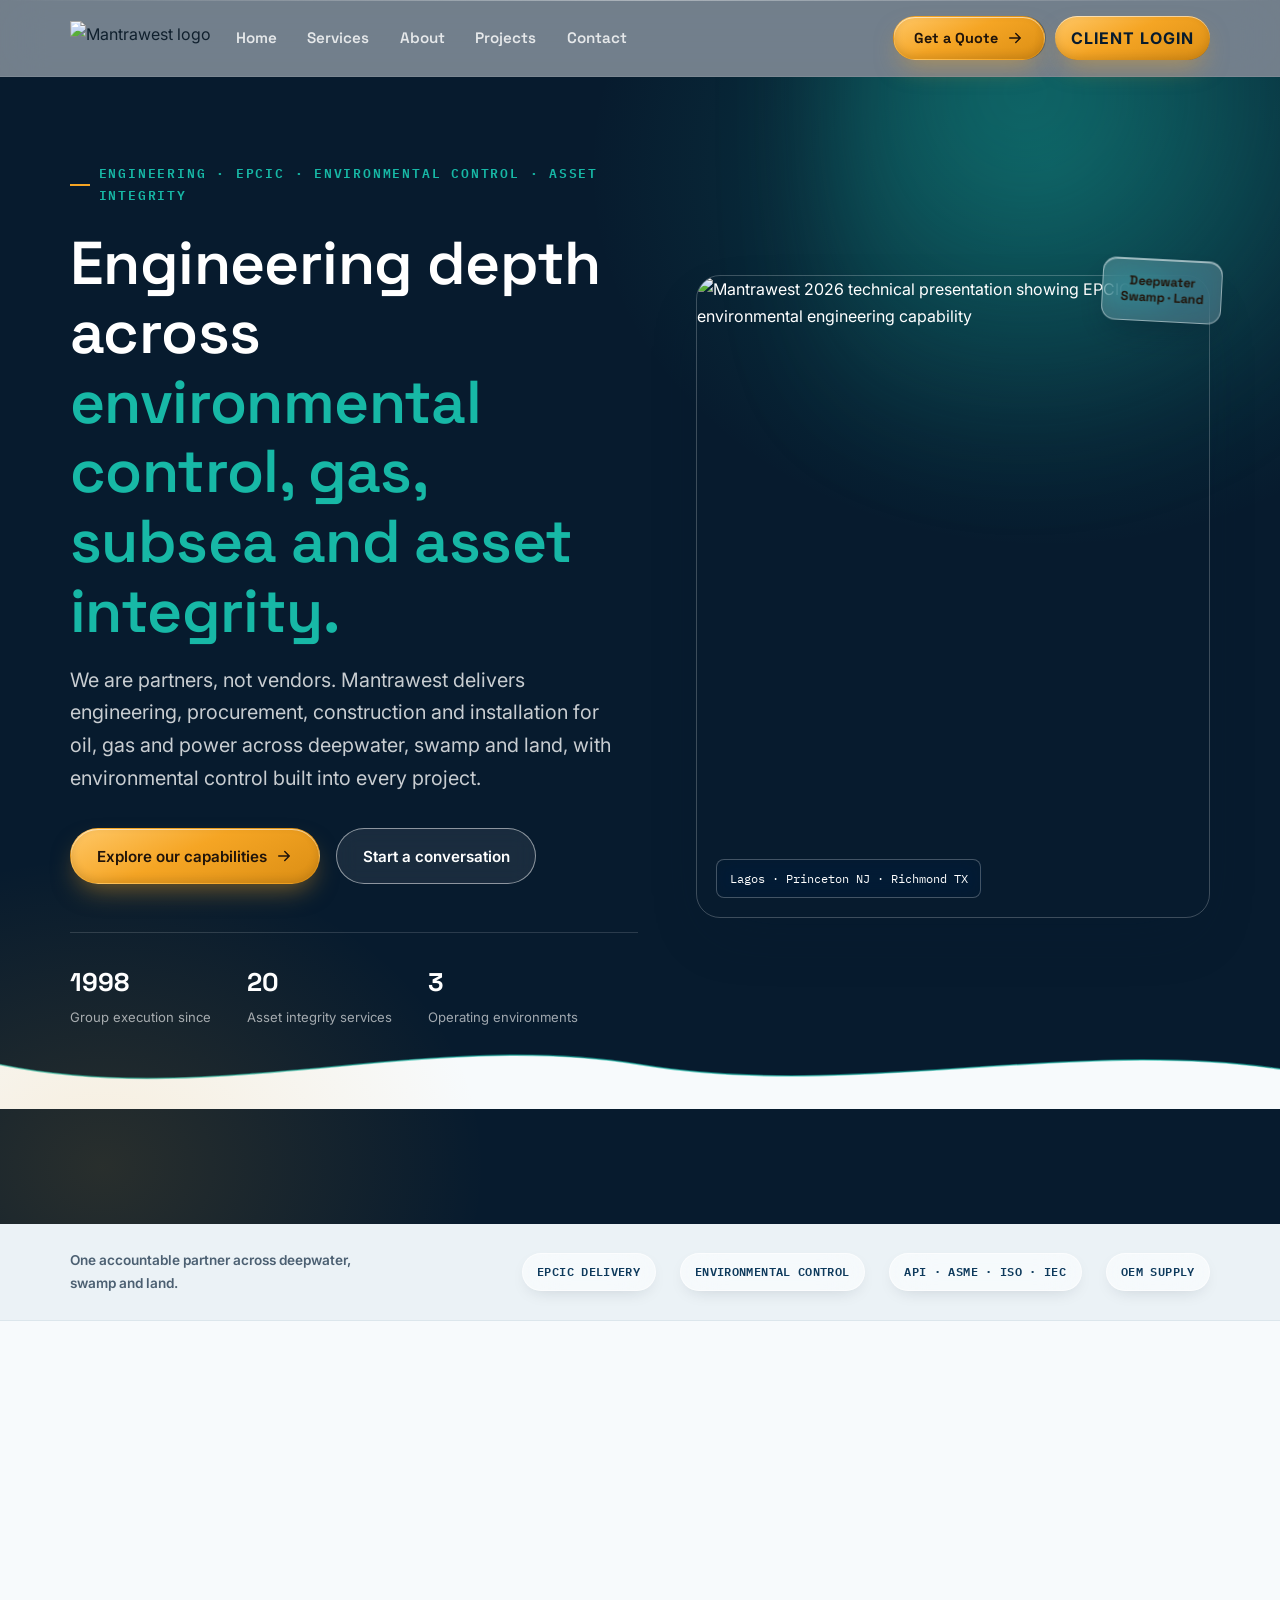
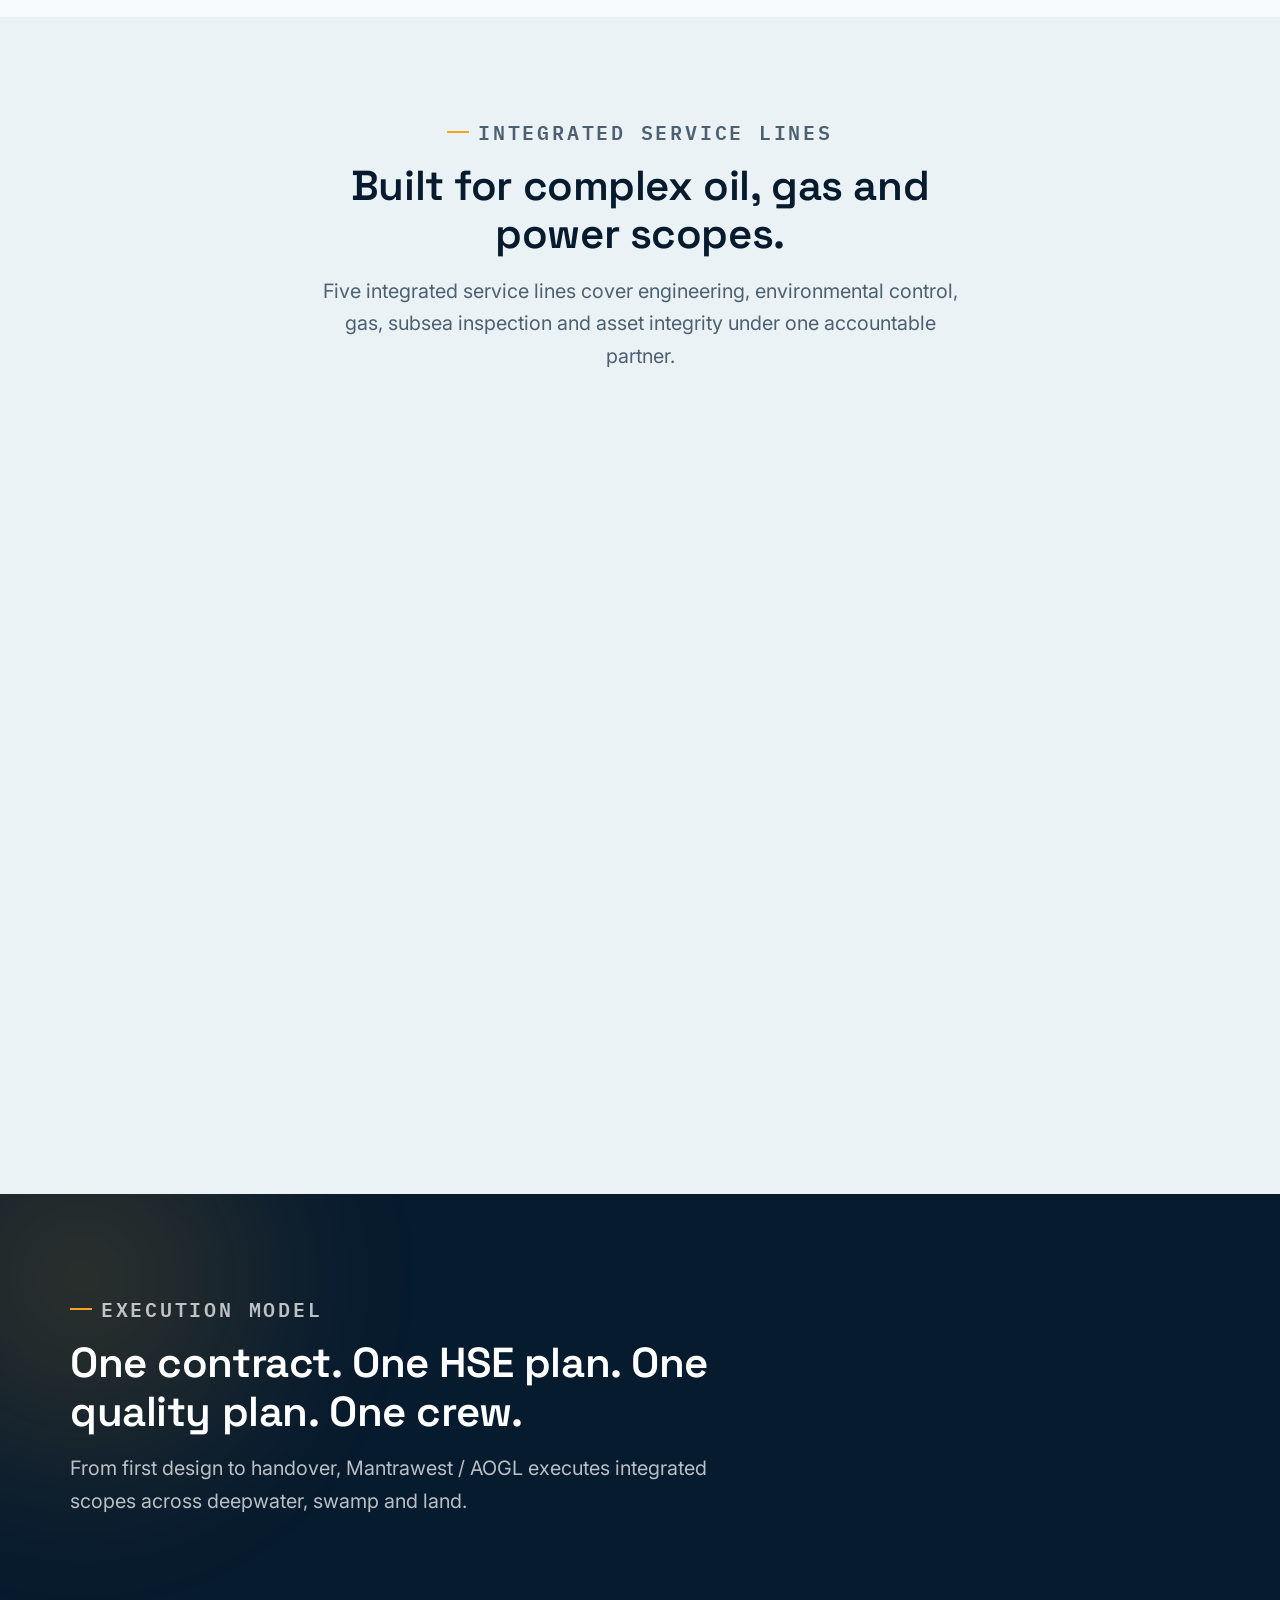
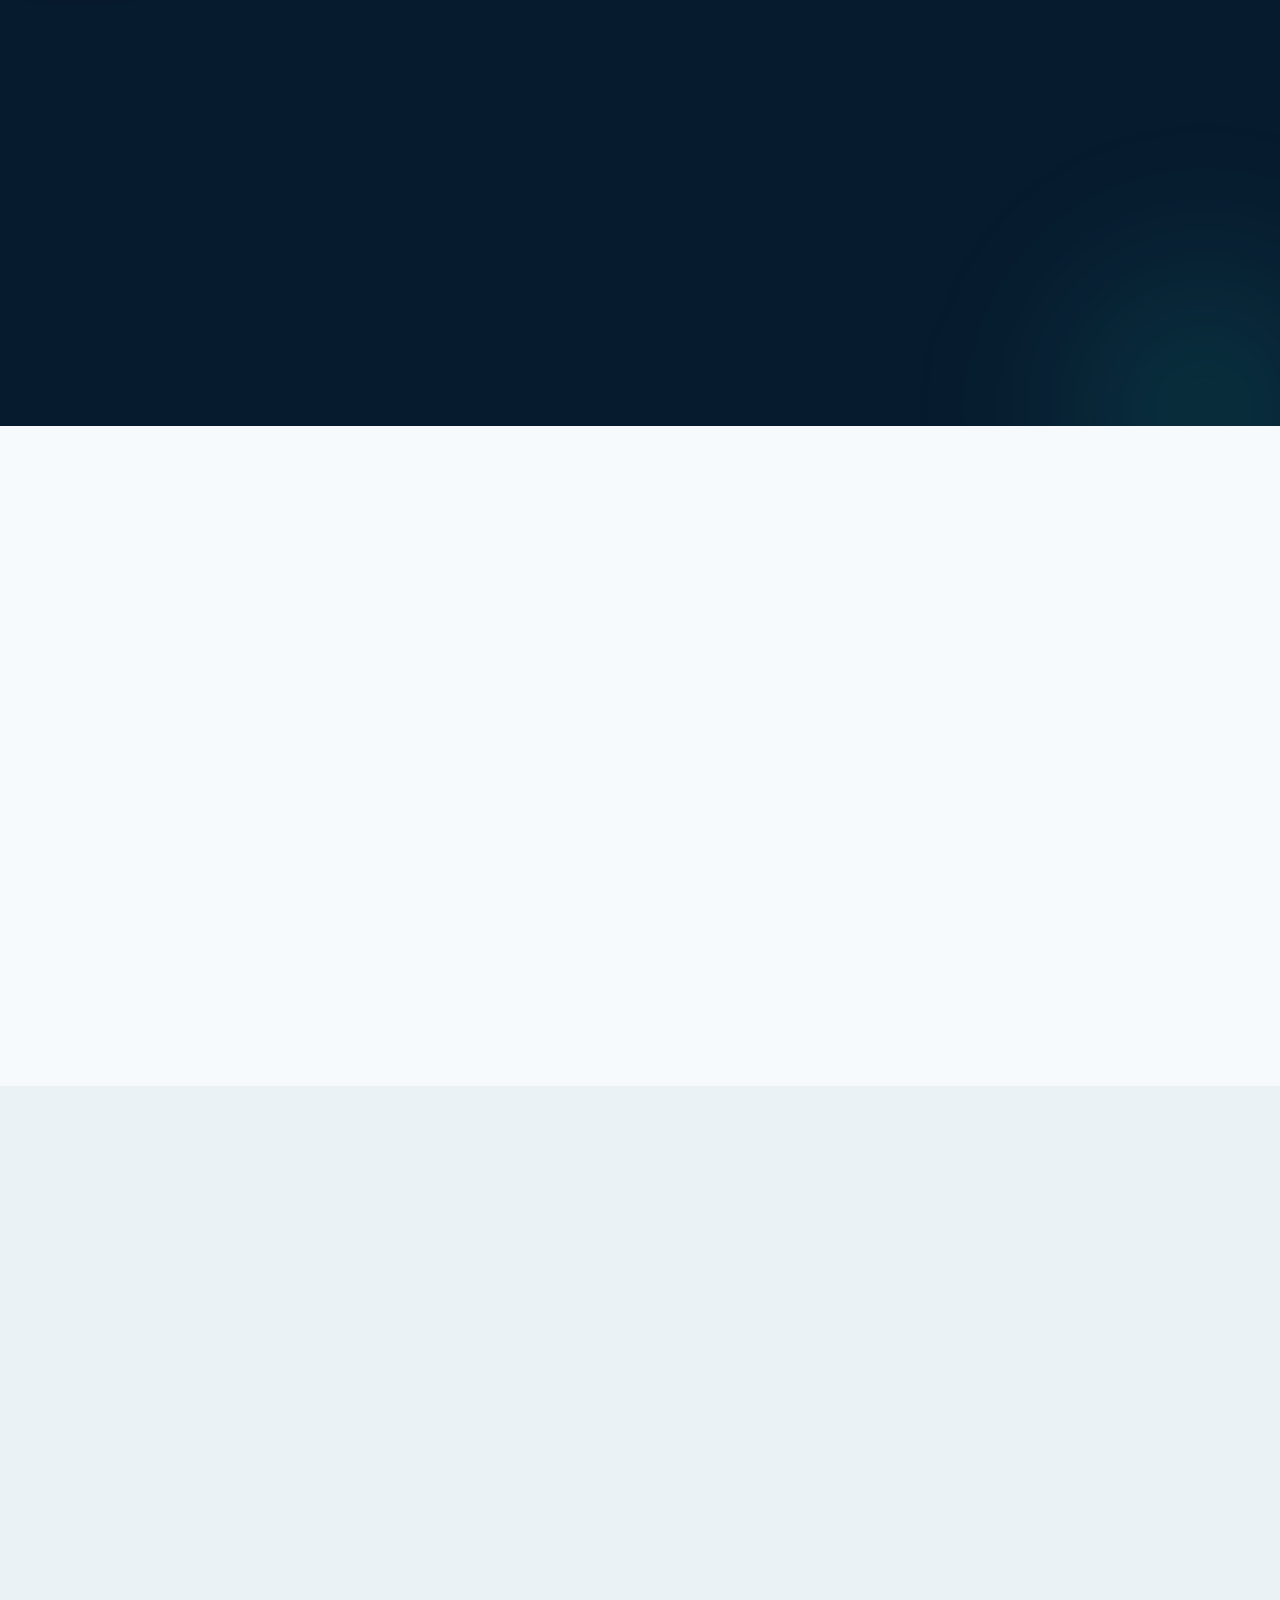
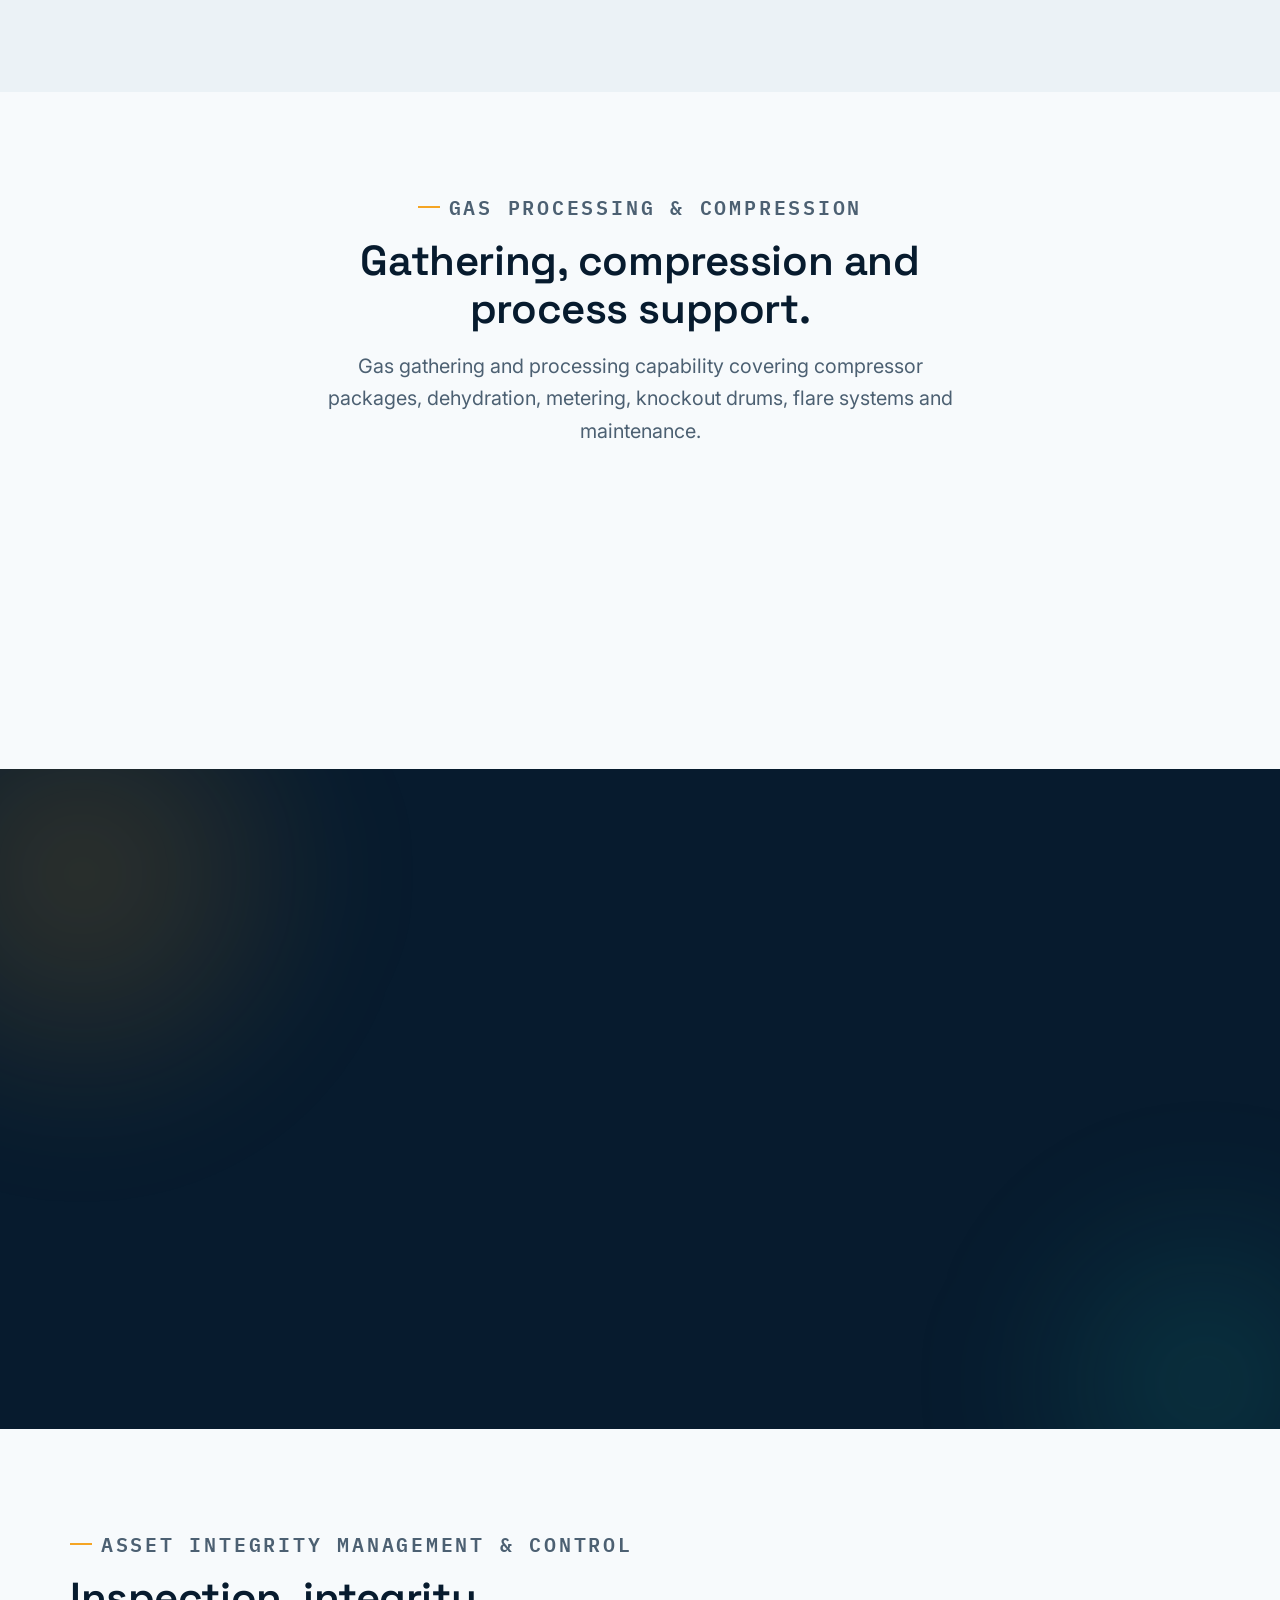
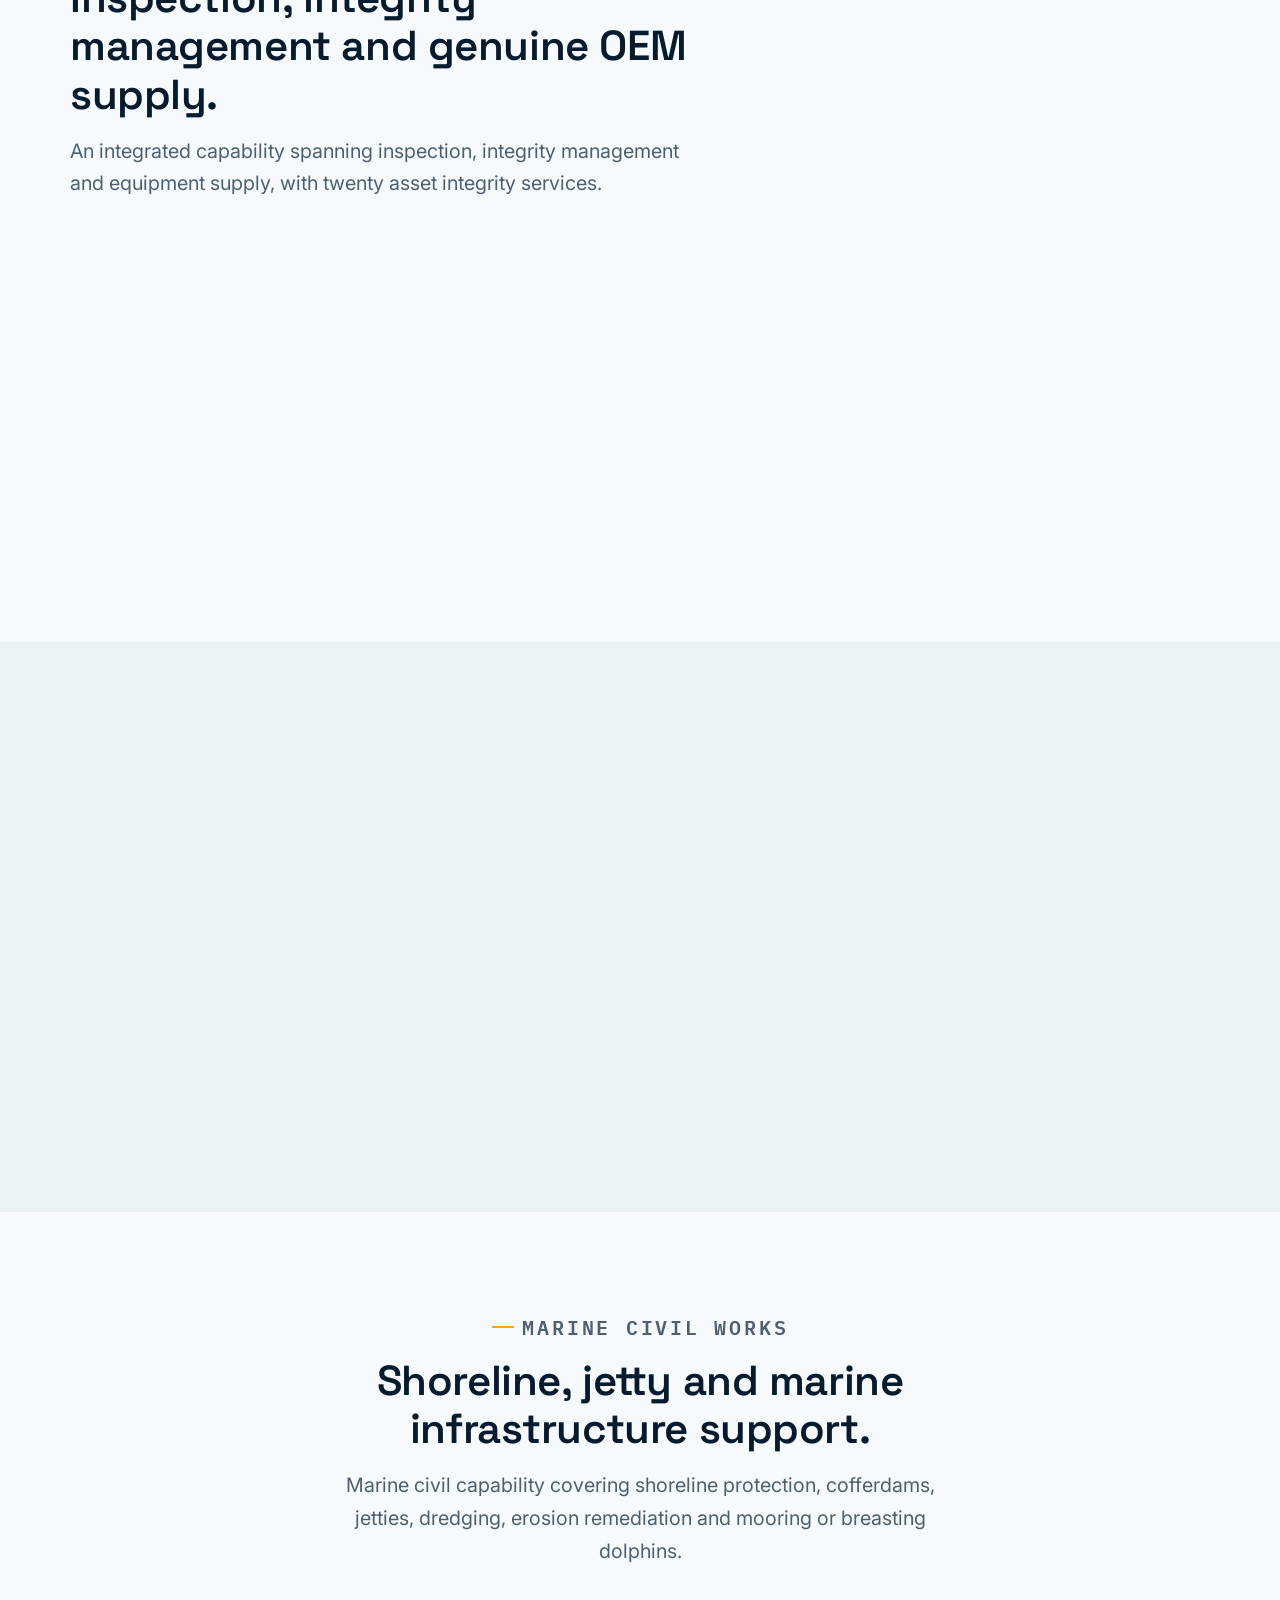
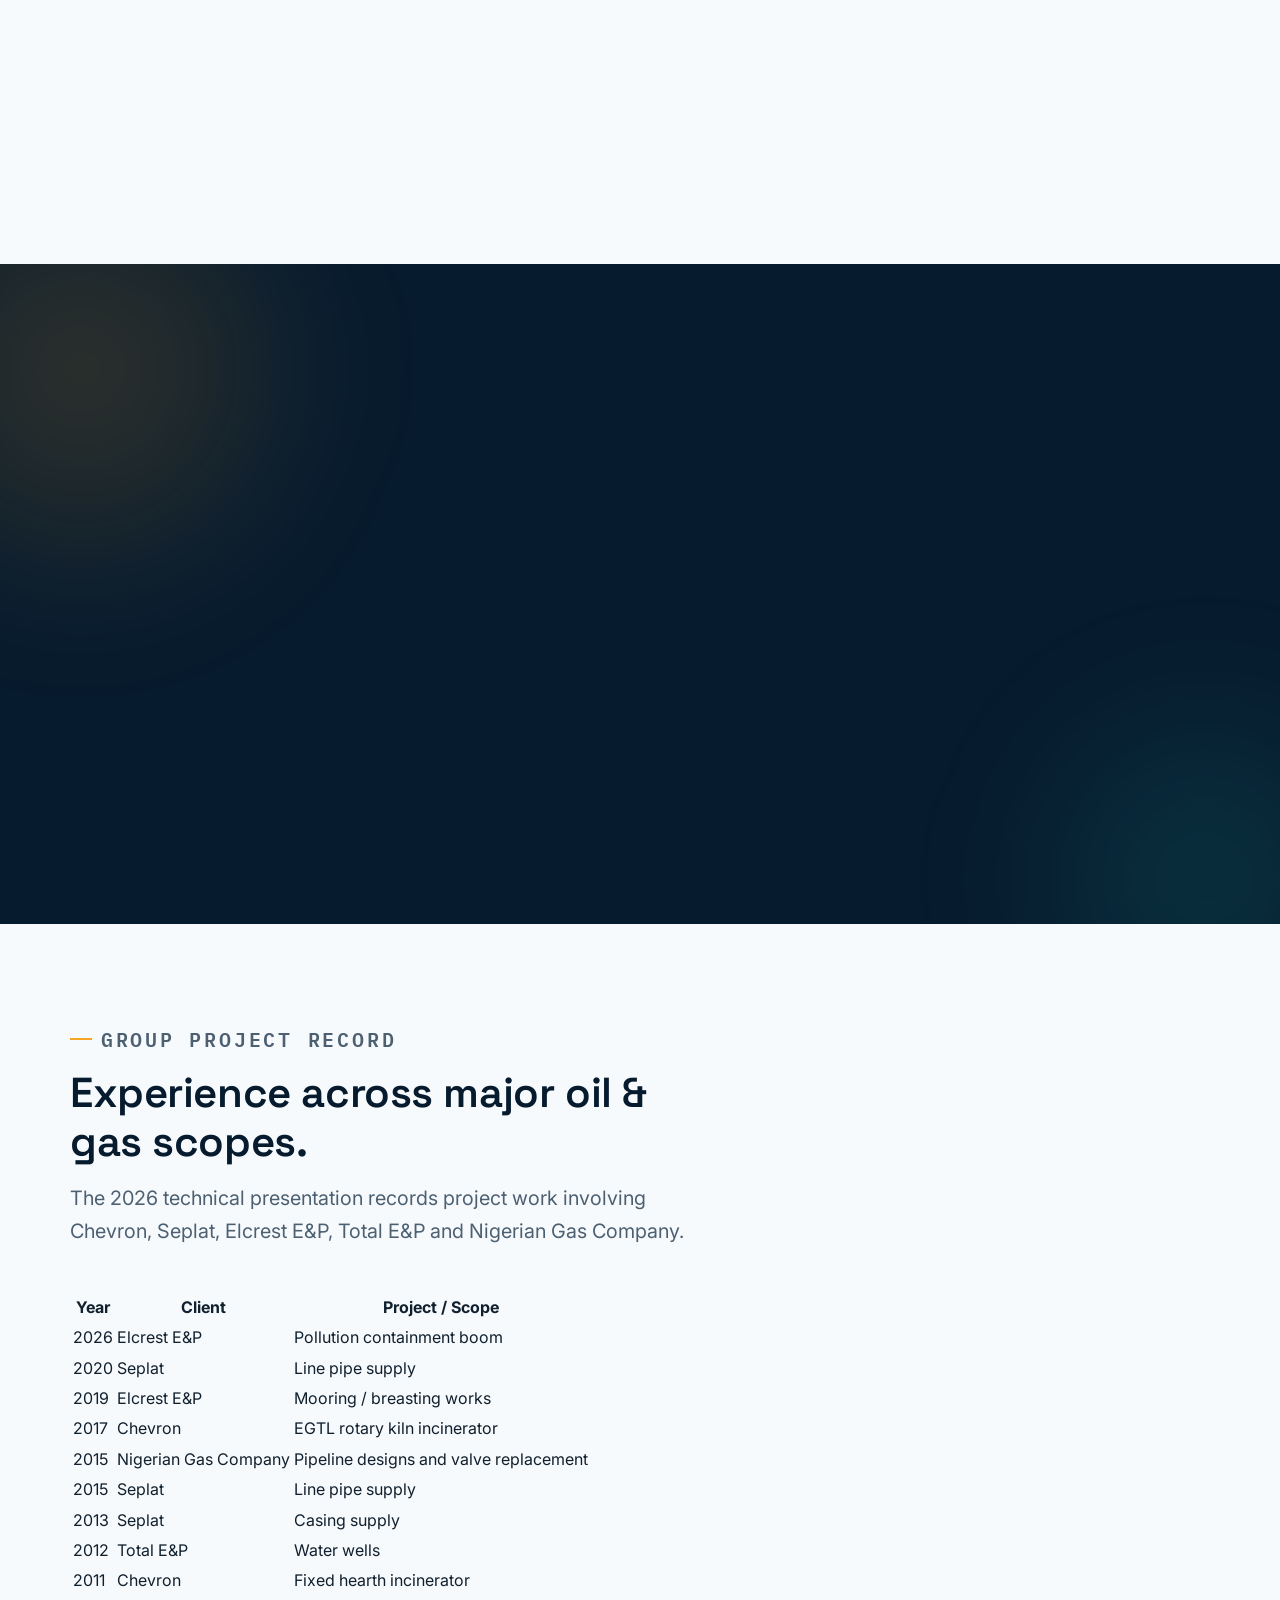
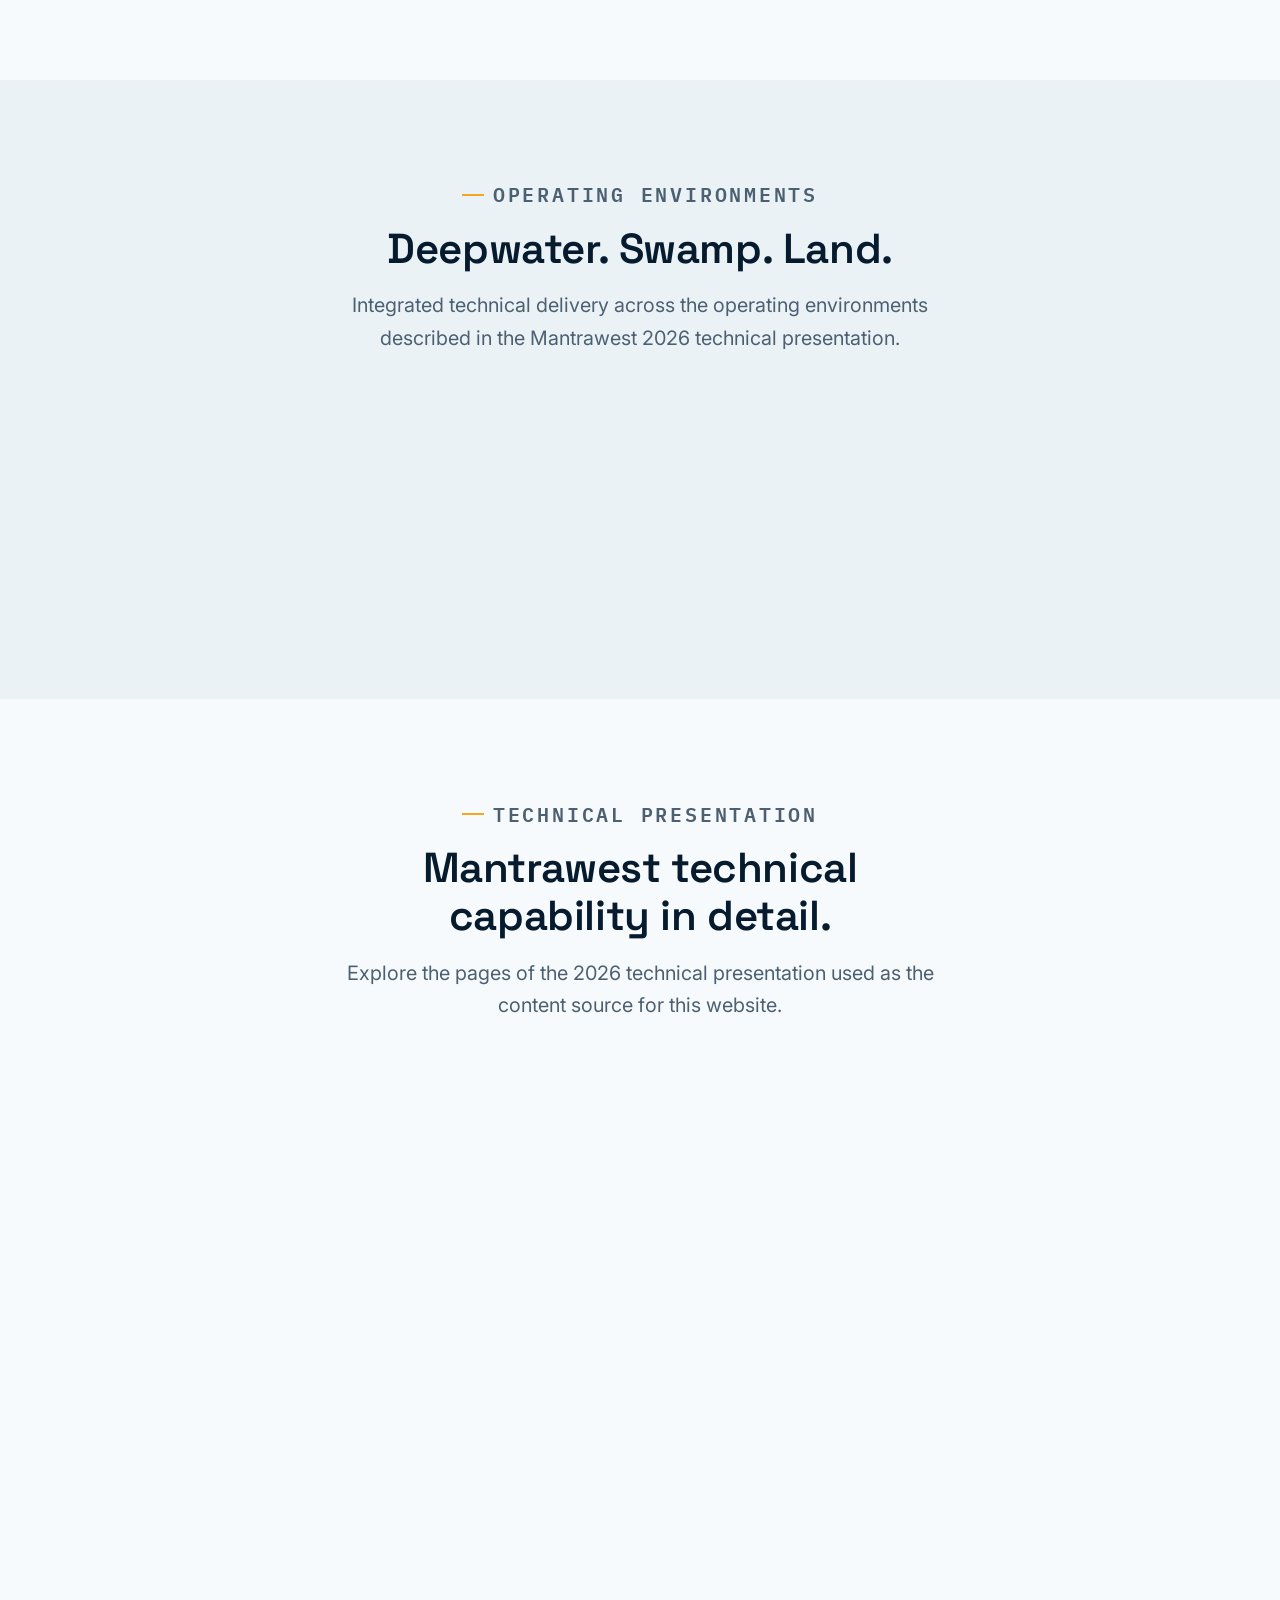
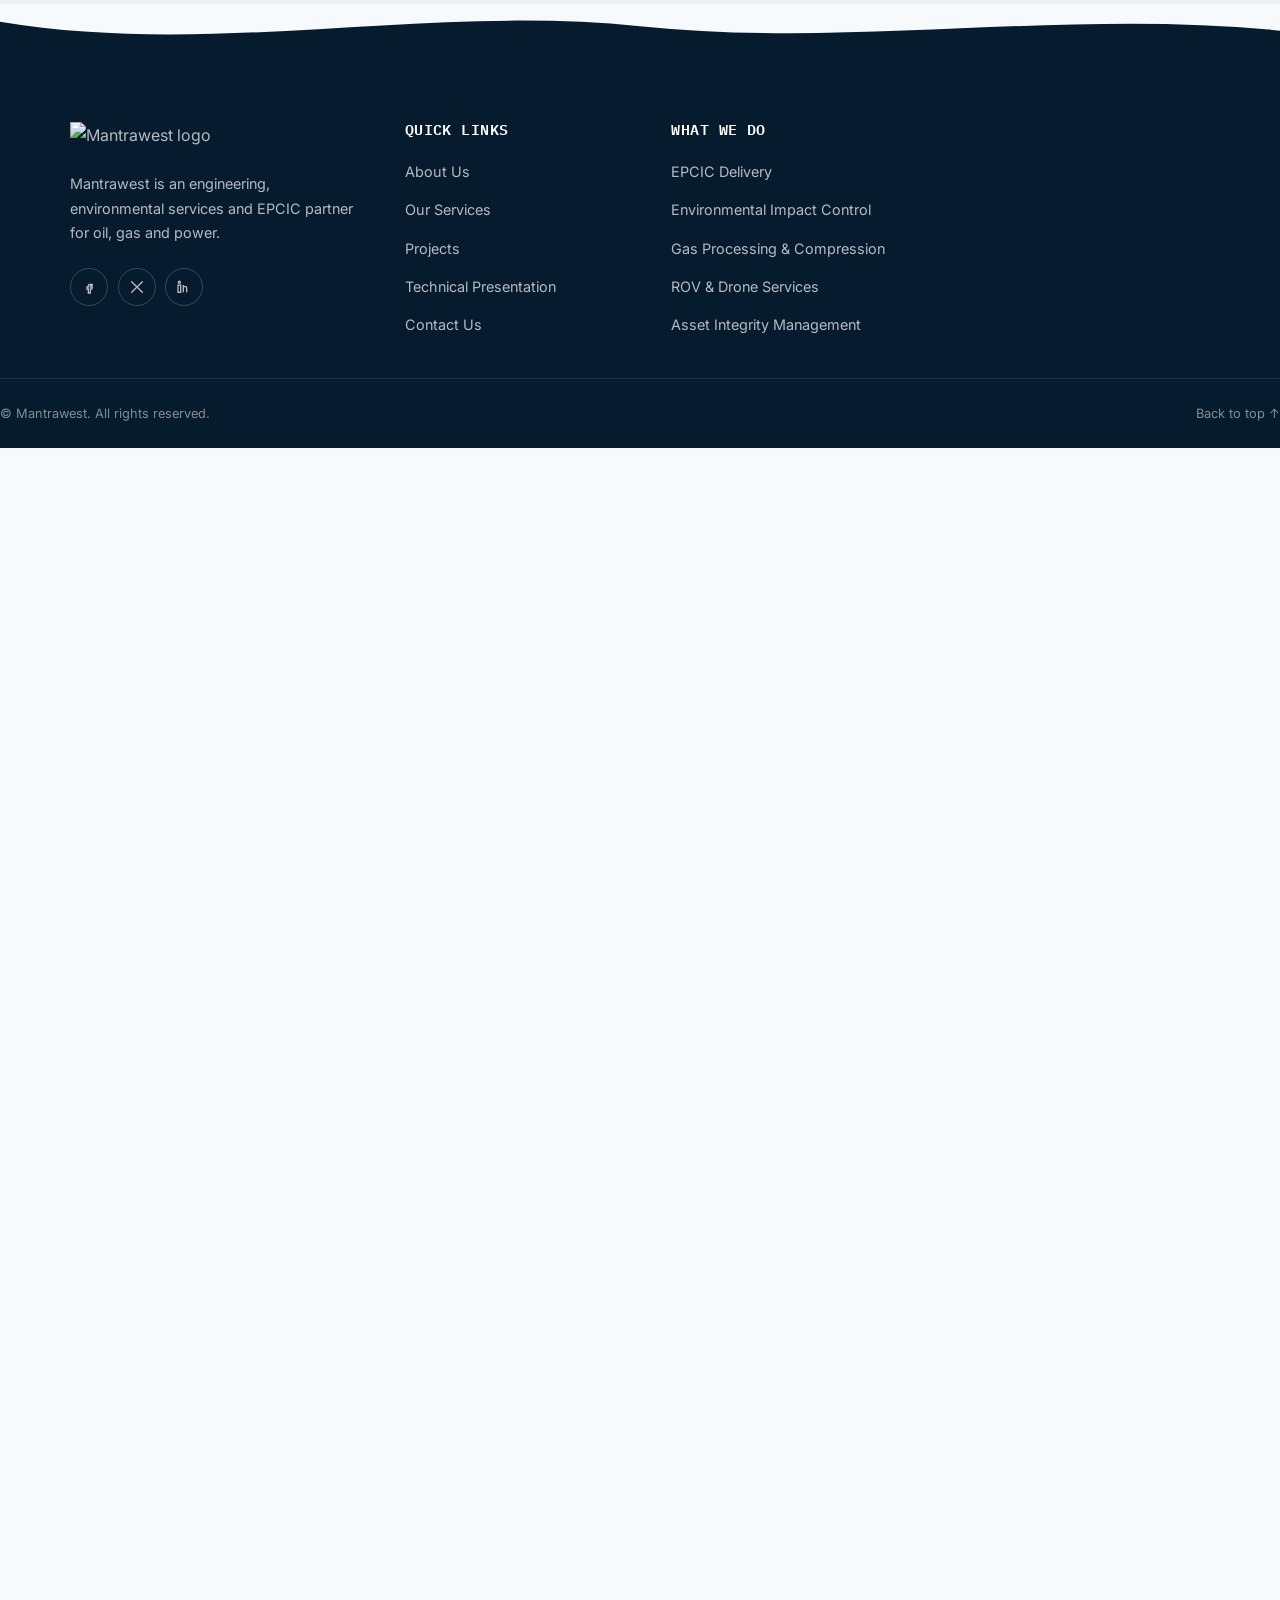
==== commit 9f3da198: "Refactor header navigation styles for improved usability and visual appeal" ====
--- a/index.html
+++ b/index.html
@@ -47,6 +47,71 @@
     />
 
     <link rel="stylesheet" href="style.css" />
+
+  <!-- Keep Client Login styled and animated like Get a Quote. -->
+  <style>
+    .header-actions .nav-portal-link {
+      position: relative;
+      overflow: hidden;
+      display: inline-flex;
+      align-items: center;
+      justify-content: center;
+      min-height: 44px;
+      padding: 0 16px;
+      border: 0;
+      border-radius: 999px;
+      background: linear-gradient(155deg, #ffc868, var(--amber) 45%, var(--amber-600));
+      color: var(--abyss);
+      font: inherit;
+      font-weight: 700;
+      white-space: nowrap;
+      cursor: pointer;
+      box-shadow: 0 12px 26px -8px rgba(245, 165, 36, 0.5),
+        inset 0 1px 0 rgba(255, 255, 255, 0.55),
+        inset 0 -3px 8px rgba(32, 20, 10, 0.14);
+      transition: transform 0.5s var(--spring),
+        box-shadow 0.45s var(--spring), background 0.3s ease;
+    }
+
+    .header-actions .nav-portal-link::before {
+      content: "";
+      position: absolute;
+      inset: 0;
+      pointer-events: none;
+      background: linear-gradient(
+        115deg,
+        transparent 30%,
+        rgba(255, 255, 255, 0.5) 48%,
+        transparent 66%
+      );
+      transform: translateX(-130%) skewX(-12deg);
+      transition: transform 0.7s ease;
+    }
+
+    .header-actions .nav-portal-link:hover::before {
+      transform: translateX(130%) skewX(-12deg);
+    }
+
+    .header-actions .nav-portal-link:hover {
+      transform: translateY(-4px) scale(1.045);
+      border-color: transparent;
+      background: linear-gradient(155deg, #ffc868, var(--amber) 45%, var(--amber-600));
+      color: var(--abyss);
+      box-shadow: 0 22px 36px -10px rgba(245, 165, 36, 0.65),
+        inset 0 1px 0 rgba(255, 255, 255, 0.7),
+        inset 0 -3px 8px rgba(32, 20, 10, 0.12);
+    }
+
+    .header-actions .nav-portal-link:active {
+      transform: translateY(-1px) scale(0.95);
+      transition-duration: 0.18s;
+    }
+
+    .header-actions .nav-portal-link:focus-visible {
+      outline: 2px solid var(--teal);
+      outline-offset: 3px;
+    }
+  </style>
   </head>
 
   <body>
@@ -125,7 +190,7 @@
 
           <button
             type="button"
-            class="nav-portal-link"
+            class="btn btn-amber nav-portal-link"
             data-open-modal
             aria-label="Open Client Login"
           >
@@ -2073,4 +2138,4 @@
   </footer>
   <script src="script.js" defer></script>
 </body>
-</html>
+</html>
--- a/style.css
+++ b/style.css
@@ -3139,235 +3139,165 @@
     flex-direction: column;
     width: 44px;
     height: 44px;
-    min-width: 44px;
-    min-height: 44px;
-    margin-left: 2px;
-    flex-shrink: 0;
-    position: relative;
+    padding: 10px;
+    border: 0;
+    border-radius: 12px;
+    background: rgba(255, 255, 255, 0.08);
+    color: var(--foam, #f6f3ec);
+    cursor: pointer;
     z-index: 170;
-    visibility: visible;
-    opacity: 1;
-  }
-
-  /*
-     Mobile navigation drawer.
-  */
-  .main-nav {
-    position: fixed;
-    top: 0;
-    right: 0;
-    bottom: 0;
-    left: auto;
-
-    width: min(86vw, 360px);
-    max-width: 360px;
-    height: 100dvh;
-
+  }
+
+  .nav-toggle-bar {
     display: block;
-
-    background: rgba(7, 27, 46, 0.96);
-    backdrop-filter: blur(26px) saturate(180%);
-    -webkit-backdrop-filter: blur(26px) saturate(180%);
-
-    border-left: 1px solid rgba(255, 255, 255, 0.12);
-
-    padding: 6rem 1.5rem 2rem;
-
-    transform: translateX(100%);
-    visibility: hidden;
-    opacity: 1;
-
-    overflow-y: auto;
-    overscroll-behavior: contain;
-
-    z-index: 160;
-
+    width: 20px;
+    height: 2px;
+    margin: 2px 0;
+    border-radius: 2px;
+    background: currentColor;
     transition:
-      transform 0.55s var(--spring-soft),
-      visibility 0s linear 0.55s;
-  }
-
-  /*
-     THIS is what opens the navigation.
-  */
-  .main-nav.is-open {
-    transform: translateX(0);
-    visibility: visible;
-    transition:
-      transform 0.55s var(--spring-soft),
-      visibility 0s linear 0s;
-
-    box-shadow: -20px 0 60px rgba(0, 0, 0, 0.35);
-  }
-
-  .nav-list {
-    display: flex;
-    flex-direction: column;
-    width: 100%;
-    gap: 0.25rem;
-  }
-
-  .nav-list li {
-    width: 100%;
-  }
-
-  .nav-link {
+      transform 180ms ease,
+      opacity 180ms ease;
+  }
+
+  .nav-toggle[aria-expanded="true"] .nav-toggle-bar:first-child {
+    transform: translateY(6px) rotate(45deg);
+  }
+
+  .nav-toggle[aria-expanded="true"] .nav-toggle-bar:nth-child(2) {
+    opacity: 0;
+  }
+
+  .nav-toggle[aria-expanded="true"] .nav-toggle-bar:last-child {
+    transform: translateY(-6px) rotate(-45deg);
+  }
+}
+
+[hidden] {
+  display: none !important;
+}
+
+/* ==========================================================
+   MANTRAWEST — MATCH CLIENT LOGIN WITH GET A QUOTE
+   ========================================================== */
+
+/* Keep both buttons together in the header */
+.header-actions {
+  display: flex;
+  align-items: center;
+  justify-content: flex-end;
+  gap: 10px;
+  flex-shrink: 0;
+}
+
+/* Give both buttons the same base styling and animation */
+.header-actions .header-cta,
+.header-actions .nav-portal-link {
+  display: inline-flex !important;
+  align-items: center;
+  justify-content: center;
+  min-height: 44px;
+  padding: 0.75rem 1.25rem;
+  margin: 0;
+
+  border: 1px solid transparent;
+  border-radius: 999px;
+
+  font-family: var(--font-display);
+  font-size: 0.9rem;
+  font-weight: 700;
+  line-height: 1;
+  text-decoration: none;
+  white-space: nowrap;
+
+  cursor: pointer;
+
+  transition:
+    transform 0.5s var(--spring),
+    box-shadow 0.45s var(--spring),
+    background 0.3s ease,
+    color 0.3s ease,
+    border-color 0.3s ease;
+}
+
+/* Client Login inherits the same amber appearance */
+.header-actions .nav-portal-link {
+  color: var(--abyss);
+  background: linear-gradient(
+    155deg,
+    #ffc868,
+    var(--amber) 45%,
+    var(--amber-600)
+  );
+
+  border-color: transparent;
+
+  box-shadow:
+    0 12px 26px -8px rgba(245, 165, 36, 0.5),
+    inset 0 1px 0 rgba(255, 255, 255, 0.55),
+    inset 0 -3px 8px rgba(32, 20, 10, 0.14);
+
+  backdrop-filter: blur(6px);
+  -webkit-backdrop-filter: blur(6px);
+}
+
+/* Matching hover animation */
+.header-actions .header-cta:hover,
+.header-actions .nav-portal-link:hover {
+  transform: translateY(-4px) scale(1.045);
+
+  box-shadow:
+    0 18px 36px -10px rgba(245, 165, 36, 0.6),
+    inset 0 1px 0 rgba(255, 255, 255, 0.7),
+    inset 0 -3px 8px rgba(32, 20, 10, 0.16);
+}
+
+/* Matching click animation */
+.header-actions .header-cta:active,
+.header-actions .nav-portal-link:active {
+  transform: translateY(-1px) scale(0.95);
+  transition-duration: 0.18s;
+}
+
+/* Keyboard accessibility */
+.header-actions .header-cta:focus-visible,
+.header-actions .nav-portal-link:focus-visible {
+  outline: 2px solid var(--teal);
+  outline-offset: 3px;
+}
+
+/* Keep both buttons aligned on desktop */
+@media (min-width: 1024px) {
+  .header-inner {
     display: flex;
     align-items: center;
     justify-content: space-between;
-    width: 100%;
-
-    padding: 0.95rem 0.25rem;
-
-    color: rgba(255, 255, 255, 0.88);
-
-    border-bottom: 1px solid rgba(255, 255, 255, 0.08);
-
-    font-family: var(--font-display);
-    font-size: 1.05rem;
-    font-weight: 600;
-
-    visibility: visible;
-    opacity: 1;
-  }
-
-  .nav-link:hover,
-  .nav-link:focus-visible {
-    color: var(--teal);
-    padding-left: 0.5rem;
-  }
-
-  .nav-link.is-active {
-    color: var(--amber);
-  }
-
-  /*
-     Portal link inside mobile navigation.
-  */
-  .main-nav .nav-portal-link {
-    display: flex;
-    align-items: center;
-    justify-content: flex-start;
-
-    width: 100%;
-    margin-top: 1.25rem;
-    padding: 0.9rem 1rem;
-
-    color: #fff;
-    background: rgba(255, 255, 255, 0.05);
-
-    border: 1px solid rgba(255, 255, 255, 0.15);
-    border-radius: var(--radius-md);
-
-    font-family: var(--font-display);
-    font-size: 0.95rem;
-    font-weight: 700;
-  }
-
-  .main-nav .nav-portal-link:hover {
-    color: var(--abyss);
-    background: var(--amber);
-    border-color: var(--amber);
-  }
-
-  /*
-     Dark overlay behind the mobile menu.
-  */
-  .nav-backdrop {
-    position: fixed;
-    inset: 0;
-
-    display: block;
-
-    background: rgba(4, 14, 24, 0.62);
-
-    opacity: 0;
-    visibility: hidden;
-    pointer-events: none;
-
-    z-index: 155;
-
-    transition:
-      opacity 0.3s ease,
-      visibility 0.3s ease;
-  }
-
-  .nav-backdrop.is-open {
-    opacity: 1;
-    visibility: visible;
-    pointer-events: auto;
-  }
-
-  /*
-     Keep page from scrolling while menu is open.
-  */
-  body.menu-open {
-    overflow: hidden;
-  }
-}
-
-/* ----------------------------------------------------------
-   MOBILE — 700px AND BELOW
----------------------------------------------------------- */
-
-@media (max-width: 700px) {
-  .header-inner {
-    min-height: 68px;
-    gap: 0.5rem;
-  }
-
-  /*
-     Slightly reduce logo so the header has room for
-     Quote + Login + hamburger.
-  */
-  .brand-logo {
-    height: 30px;
-  }
-
-  .brand-word {
-    font-size: 1rem;
-  }
-
+  }
+
+  .header-actions {
+    margin-left: auto;
+  }
+}
+
+/* Tablet and mobile */
+@media (max-width: 1023px) {
+  .header-actions {
+    gap: 8px;
+    margin-left: auto;
+  }
+
+  .header-actions .header-cta,
+  .header-actions .nav-portal-link {
+    min-height: 40px;
+    padding: 0 12px;
+    font-size: 0.78rem;
+  }
+}
+
+/* Smaller phones */
+@media (max-width: 560px) {
   .header-actions {
     gap: 5px;
-  }
-
-  .header-actions .header-cta,
-  .header-actions .nav-portal-link {
-    min-height: 38px;
-    padding: 0 10px;
-    font-size: 0.72rem;
-  }
-
-  .nav-toggle {
-    width: 42px;
-    height: 42px;
-    min-width: 42px;
-  }
-
-  .main-nav {
-    width: min(88vw, 350px);
-    max-width: 350px;
-  }
-}
-
-/* ----------------------------------------------------------
-   MOBILE — 560px AND BELOW
----------------------------------------------------------- */
-
-@media (max-width: 560px) {
-  .header-inner {
-    padding-left: 14px;
-    padding-right: 14px;
-  }
-
-  /*
-     Keep BOTH buttons available on mobile.
-     Do NOT use display:none here.
-  */
-  .header-actions {
-    display: flex;
-    gap: 4px;
   }
 
   .header-actions .header-cta,
@@ -3376,47 +3306,10 @@
     padding: 0 8px;
     font-size: 0.68rem;
   }
-
-  .brand-word {
-    display: none;
-  }
-
-  .brand-logo {
-    height: 29px;
-  }
-
-  .nav-toggle {
-    width: 42px;
-    height: 42px;
-    min-width: 42px;
-  }
-
-  .main-nav {
-    width: min(90vw, 340px);
-    padding: 5.5rem 1.25rem 2rem;
-  }
-
-  .nav-link {
-    padding: 0.9rem 0.2rem;
-    font-size: 1rem;
-  }
-}
-
-/* ----------------------------------------------------------
-   VERY SMALL PHONES
----------------------------------------------------------- */
-
+}
+
+/* Very small phones */
 @media (max-width: 400px) {
-  .header-inner {
-    padding-left: 10px;
-    padding-right: 10px;
-    gap: 4px;
-  }
-
-  .brand-logo {
-    height: 27px;
-  }
-
   .header-actions {
     gap: 3px;
   }
@@ -3424,313 +3317,20 @@
   .header-actions .header-cta,
   .header-actions .nav-portal-link {
     min-height: 34px;
-    padding: 0 7px;
+    padding: 0 6px;
     font-size: 0.62rem;
   }
-
-  .nav-toggle {
-    width: 40px;
-    height: 40px;
-    min-width: 40px;
-  }
-
-  .main-nav {
-    width: 92vw;
-  }
-}
-
-/* ==========================================================
-   MANTRAWEST — ABOUT SECTION RESPONSIVENESS
-   ========================================================== */
-
-.about-section {
-  position: relative;
-  overflow: hidden;
-}
-
-.about-grid {
-  display: grid;
-  grid-template-columns: minmax(0, 1.05fr) minmax(300px, 0.95fr);
-  gap: 70px;
-  align-items: start;
-  margin-top: 55px;
-}
-
-.about-content {
-  max-width: 720px;
-}
-
-.about-kicker,
-.purpose-label {
-  display: inline-block;
-  margin-bottom: 14px;
-  font-size: 0.72rem;
-  font-weight: 800;
-  letter-spacing: 0.16em;
-  text-transform: uppercase;
-  color: var(--amber);
-}
-
-.about-content h3 {
-  margin: 0 0 24px;
-  max-width: 650px;
-  font-size: clamp(2rem, 4vw, 3.5rem);
-  line-height: 1.05;
-}
-
-.about-content p {
-  max-width: 680px;
-  margin: 0 0 18px;
-  line-height: 1.8;
-  color: var(--ink-soft);
-}
-
-/* ----------------------------------------------------------
-   ABOUT HIGHLIGHTS
----------------------------------------------------------- */
-
-.about-highlights {
-  display: grid;
-  gap: 18px;
-}
-
-.about-highlight {
-  display: grid;
-  grid-template-columns: 58px minmax(0, 1fr);
-  gap: 18px;
-
-  padding: 25px;
-
-  border: 1px solid rgba(255, 255, 255, 0.09);
-  border-radius: 18px;
-
-  background: rgba(255, 255, 255, 0.035);
-
-  backdrop-filter: blur(12px);
-  -webkit-backdrop-filter: blur(12px);
-
-  transition:
-    transform 0.3s ease,
-    border-color 0.3s ease,
-    background 0.3s ease;
-}
-
-.about-highlight:hover {
-  transform: translateY(-5px);
-  border-color: rgba(224, 168, 76, 0.35);
-  background: rgba(255, 255, 255, 0.055);
-}
-
-.about-icon {
-  width: 58px;
-  height: 58px;
-
-  display: grid;
-  place-items: center;
-
-  border-radius: 15px;
-
-  background: rgba(224, 168, 76, 0.1);
-  color: var(--amber);
-
-  font-size: 1.2rem;
-}
-
-.about-highlight h4 {
-  margin: 0 0 8px;
-  font-size: 1.05rem;
-}
-
-.about-highlight p {
-  margin: 0;
-  color: var(--ink-soft);
-  line-height: 1.65;
-  font-size: 0.92rem;
-}
-
-/* ----------------------------------------------------------
-   MISSION / VISION
----------------------------------------------------------- */
-
-.about-purpose {
-  display: grid;
-  grid-template-columns: repeat(2, minmax(0, 1fr));
-  gap: 22px;
-  margin-top: 75px;
-}
-
-.purpose-card {
-  position: relative;
-
-  display: grid;
-  grid-template-columns: 55px minmax(0, 1fr);
-  gap: 22px;
-
-  padding: 35px;
-
-  border-radius: 22px;
-  border: 1px solid rgba(255, 255, 255, 0.09);
-
-  background: linear-gradient(
-    145deg,
-    rgba(255, 255, 255, 0.055),
-    rgba(255, 255, 255, 0.018)
-  );
-}
-
-.purpose-number {
-  font-size: 0.8rem;
-  font-weight: 800;
-  color: var(--amber);
-  letter-spacing: 0.08em;
-}
-
-.purpose-card h3 {
-  margin: 0 0 13px;
-  font-size: 1.55rem;
-  line-height: 1.2;
-}
-
-.purpose-card p {
-  margin: 0;
-  color: var(--ink-soft);
-  line-height: 1.7;
-}
-
-/* ----------------------------------------------------------
-   ABOUT CTA
----------------------------------------------------------- */
-
-.about-cta {
-  display: flex;
-  align-items: center;
-  justify-content: space-between;
-  gap: 30px;
-
-  margin-top: 60px;
-  padding: 35px;
-
-  border-radius: 22px;
-
-  background: linear-gradient(
-    135deg,
-    rgba(224, 168, 76, 0.12),
-    rgba(255, 255, 255, 0.035)
-  );
-
-  border: 1px solid rgba(224, 168, 76, 0.18);
-}
-
-.about-cta h3 {
-  margin: 8px 0 0;
-  font-size: clamp(1.5rem, 3vw, 2.3rem);
-}
-
-/* ----------------------------------------------------------
-   ABOUT — TABLET
----------------------------------------------------------- */
-
-@media (max-width: 900px) {
-  .about-grid {
-    grid-template-columns: 1fr;
-    gap: 45px;
-  }
-
-  .about-purpose {
-    grid-template-columns: 1fr;
-    margin-top: 50px;
-  }
-
-  .about-cta {
-    flex-direction: column;
-    align-items: flex-start;
-  }
-}
-
-/* ----------------------------------------------------------
-   ABOUT — SMALL MOBILE
----------------------------------------------------------- */
-
-@media (max-width: 600px) {
-  .about-grid {
-    gap: 35px;
-    margin-top: 35px;
-  }
-
-  .about-highlight {
-    grid-template-columns: 1fr;
-    padding: 20px;
-  }
-
-  .purpose-card {
-    grid-template-columns: 1fr;
-    padding: 26px;
-  }
-
-  .about-cta {
-    padding: 27px;
-    gap: 20px;
-  }
-}
-
-/* ==========================================================
-   FINAL SAFETY OVERRIDES
-   ========================================================== */
-
-/*
-   Make sure the header can never be hidden by a parent
-   container or responsive rule.
-*/
-
-.site-header,
-.site-header .header-inner,
-.site-header .brand,
-.site-header .header-actions,
-.site-header .nav-toggle {
-  visibility: visible;
-}
-
-.site-header {
-  opacity: 1;
-}
-
-/*
-   Prevent the mobile menu from being clipped.
-*/
-.site-header {
-  overflow: visible;
-}
-
-/*
-   Keep the hamburger above the backdrop and menu.
-*/
-.nav-toggle {
-  z-index: 170;
-}
-
-/*
-   Keep the mobile navigation above the page content.
-*/
-.main-nav {
-  z-index: 160;
-}
-
-/*
-   Keep the backdrop below the navigation.
-*/
-.nav-backdrop {
-  z-index: 155;
-}
-
-/* ==========================================================
-   REDUCED MOTION
-   ========================================================== */
-
+}
+
+/* Respect reduced-motion preferences */
 @media (prefers-reduced-motion: reduce) {
-  .main-nav,
-  .nav-link,
-  .nav-toggle,
+  .header-actions .header-cta,
   .header-actions .nav-portal-link {
     transition: none !important;
   }
-}
+
+  .header-actions .header-cta:hover,
+  .header-actions .nav-portal-link:hover {
+    transform: none;
+  }
+}
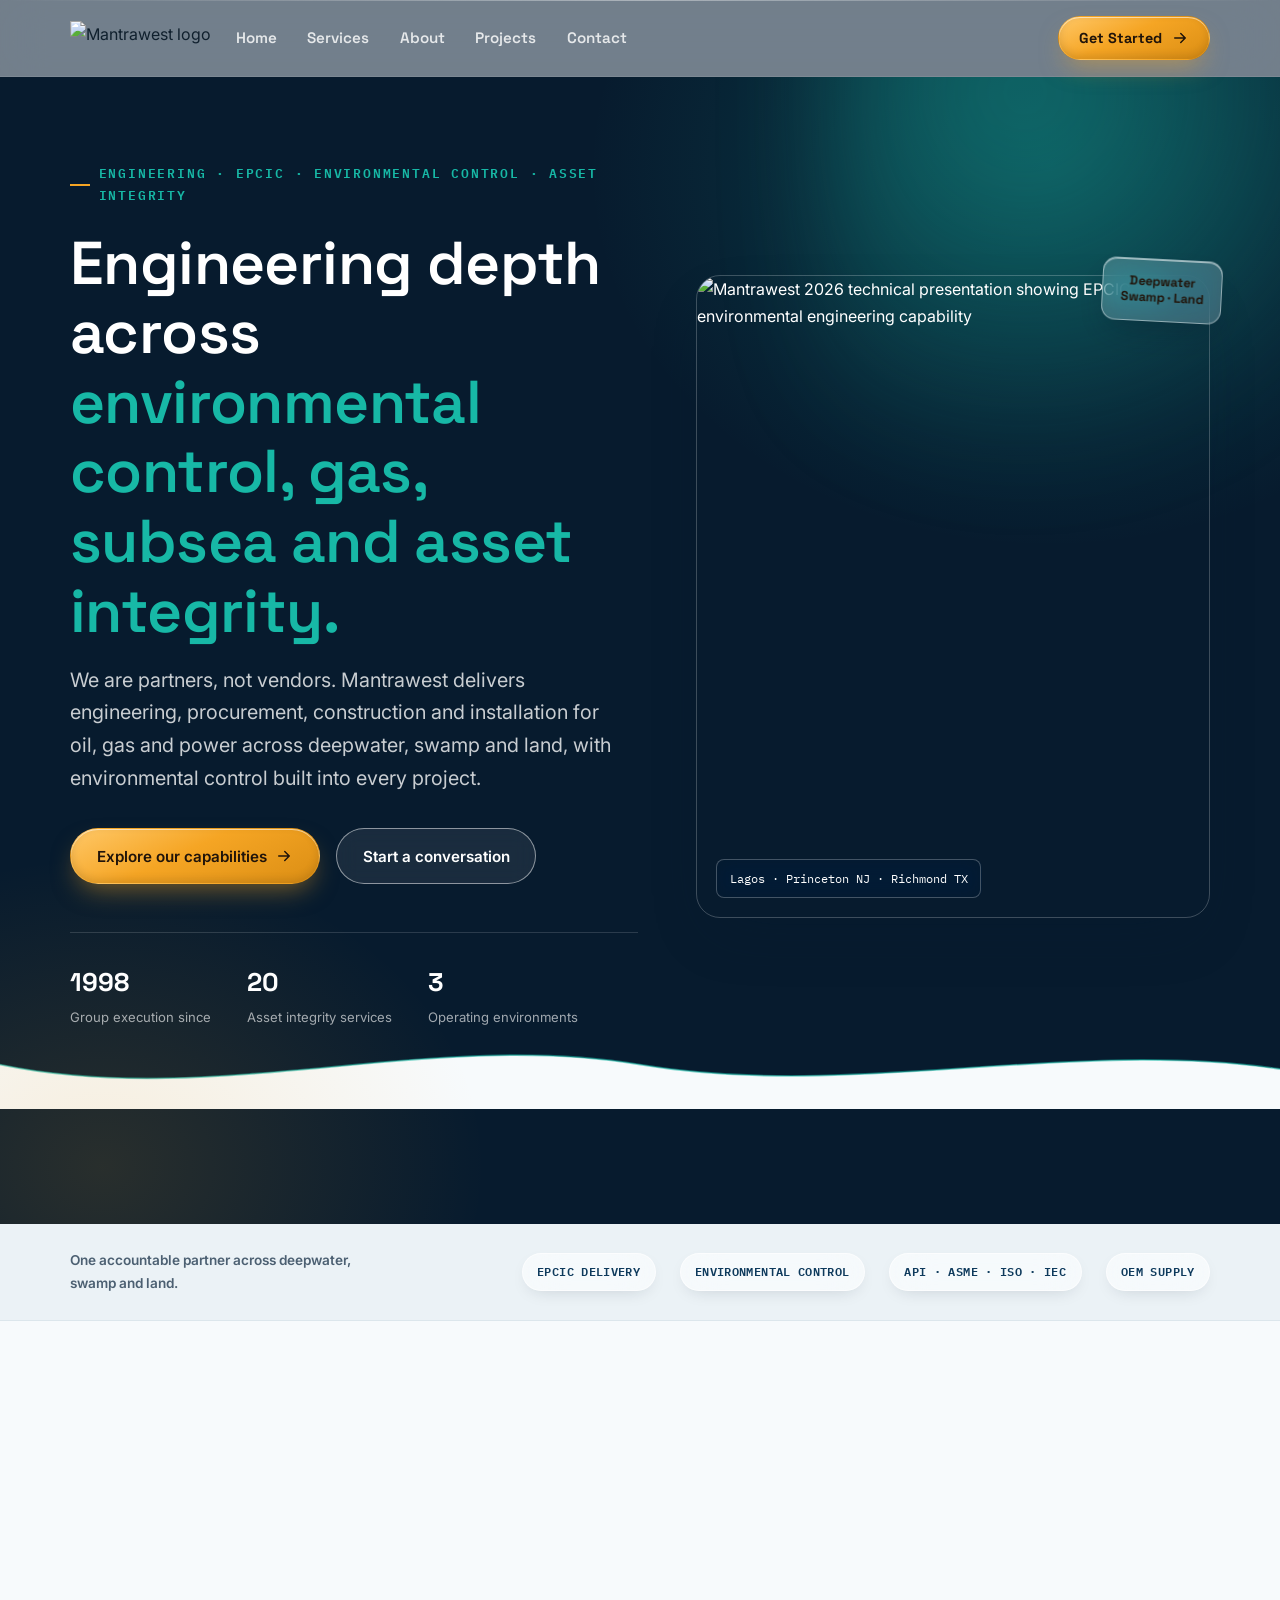
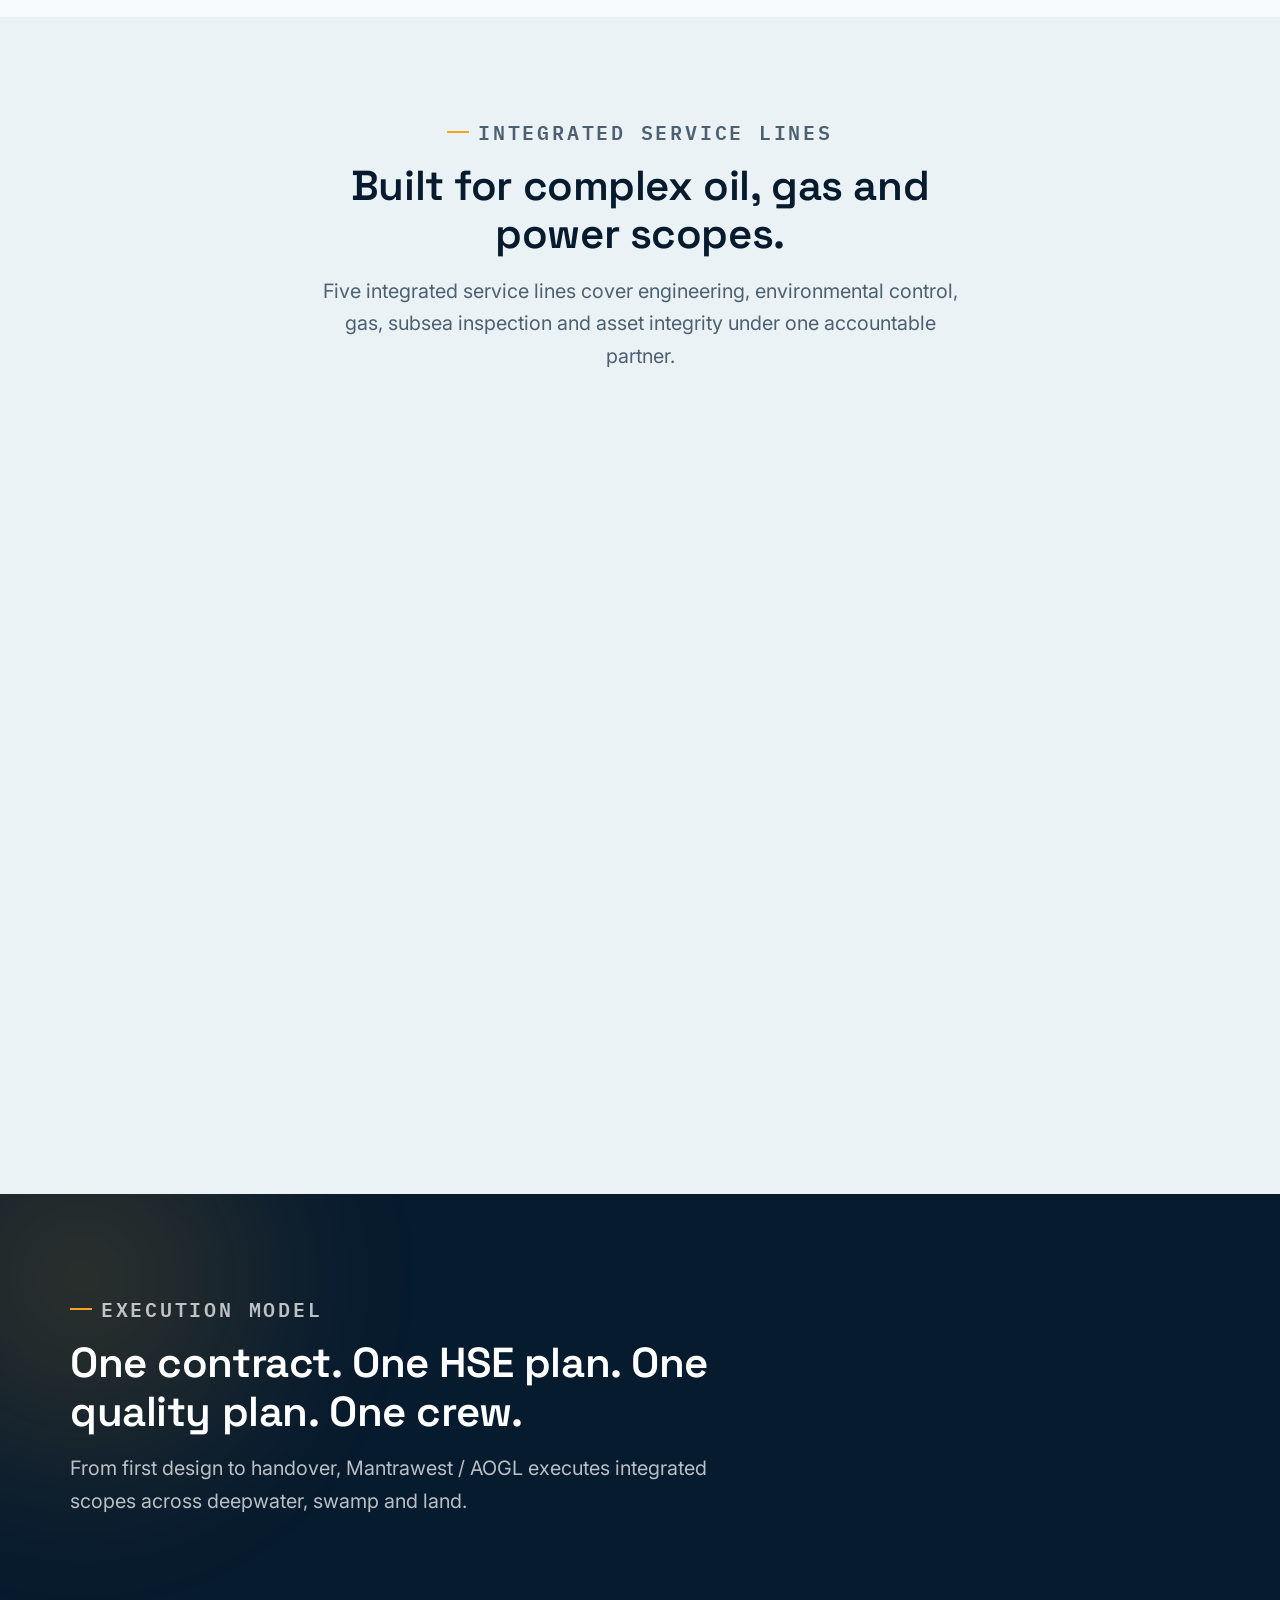
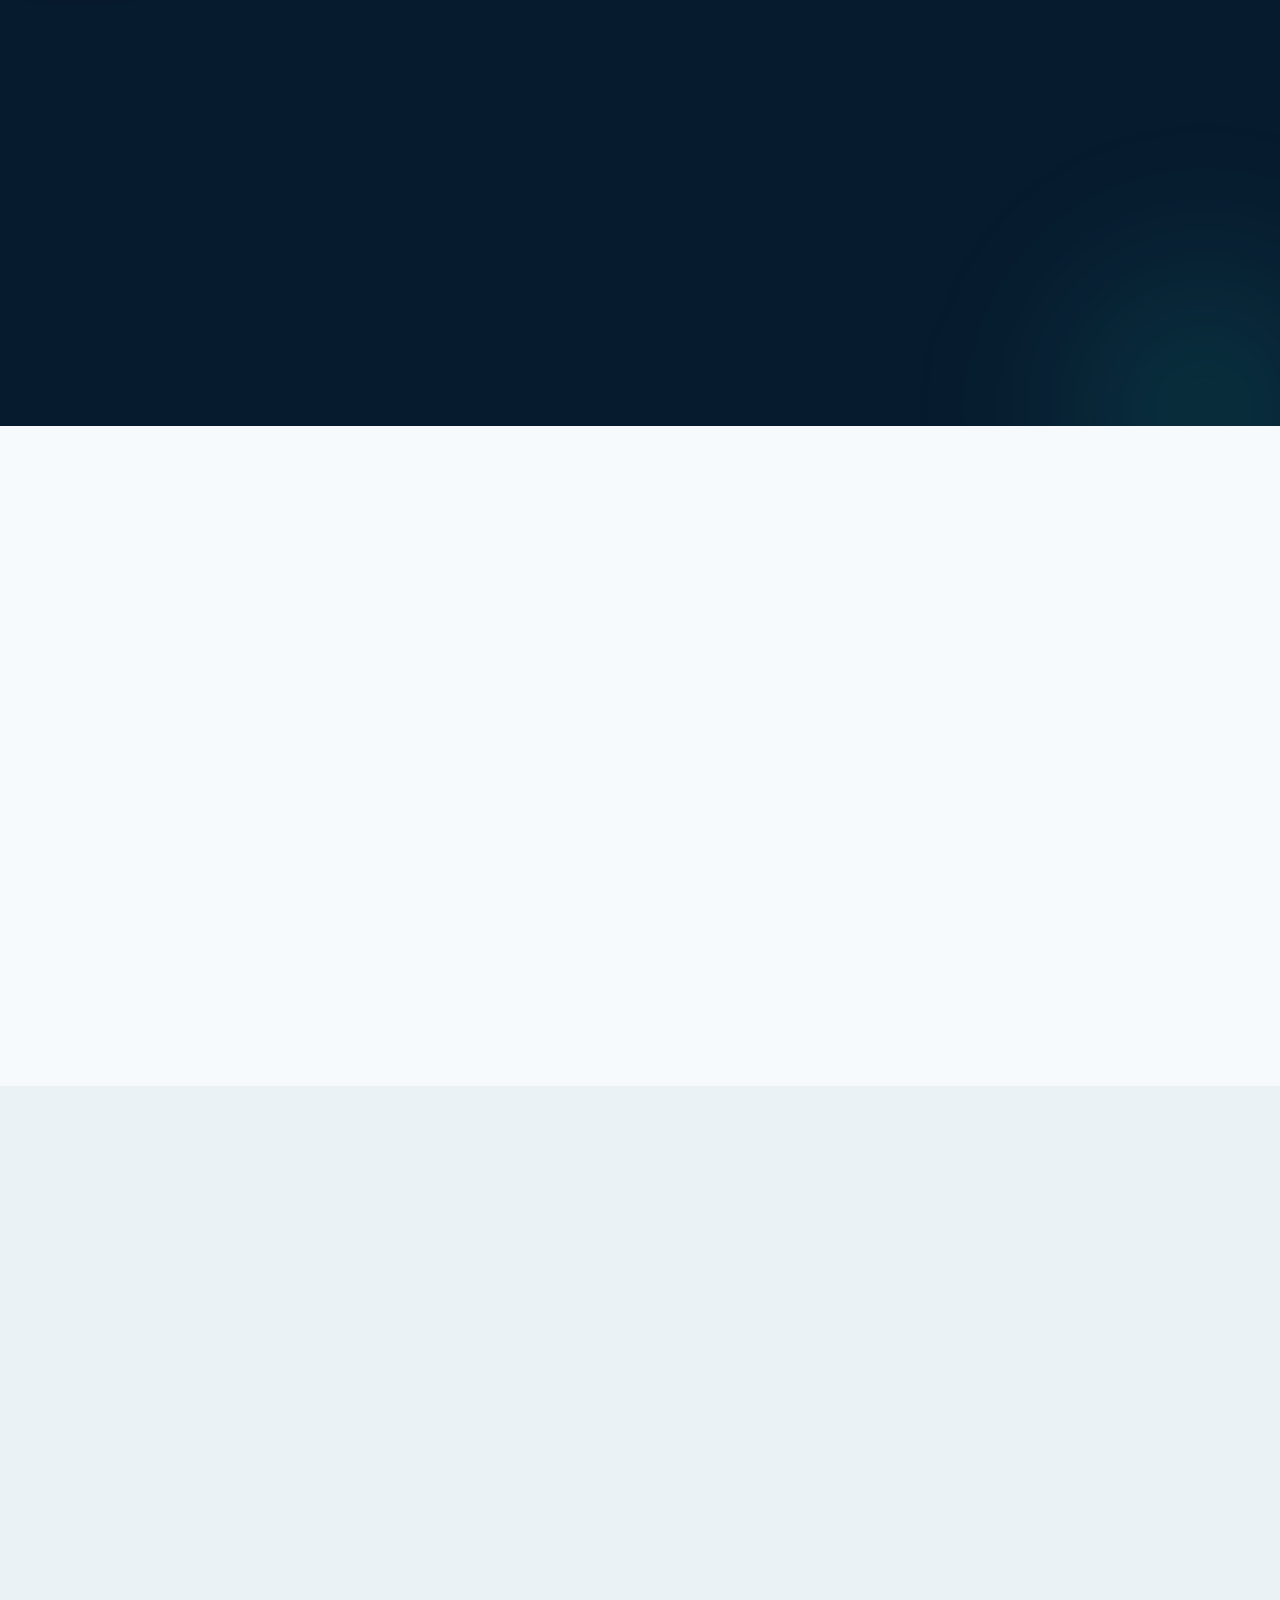
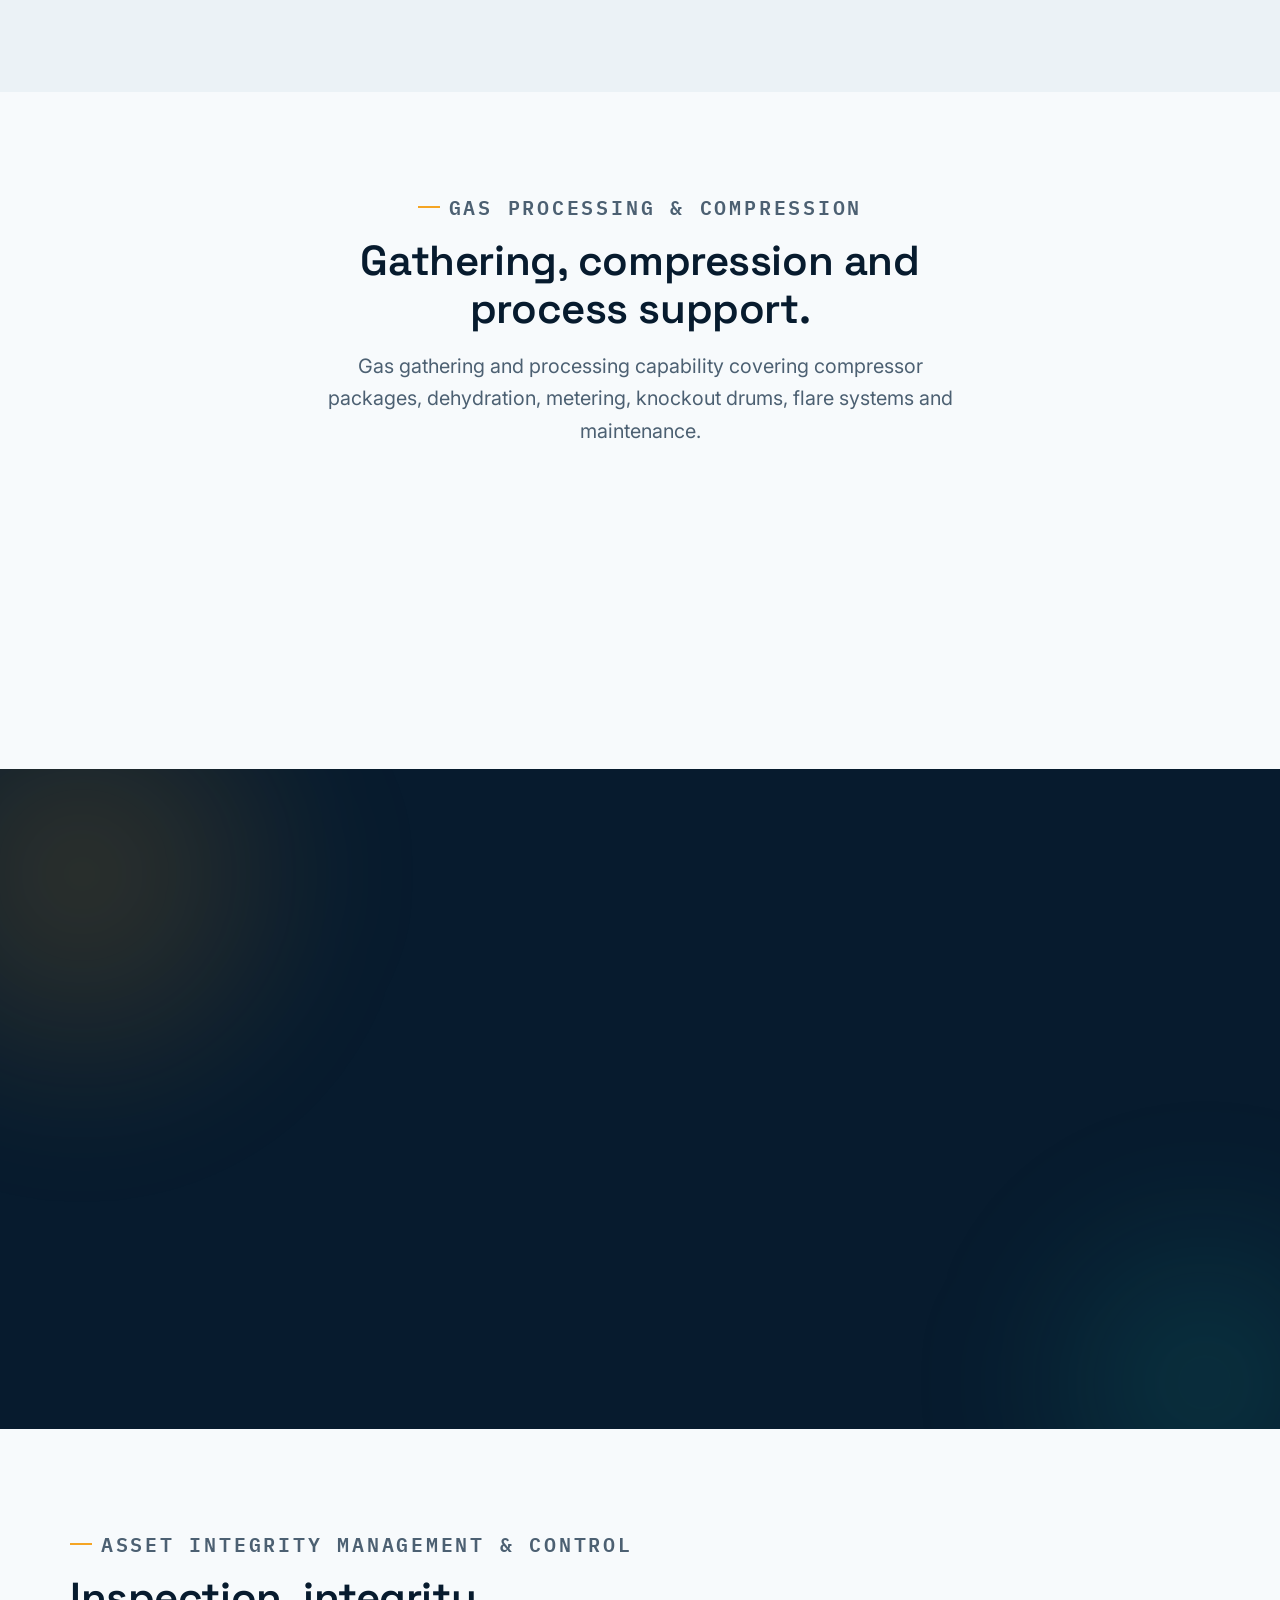
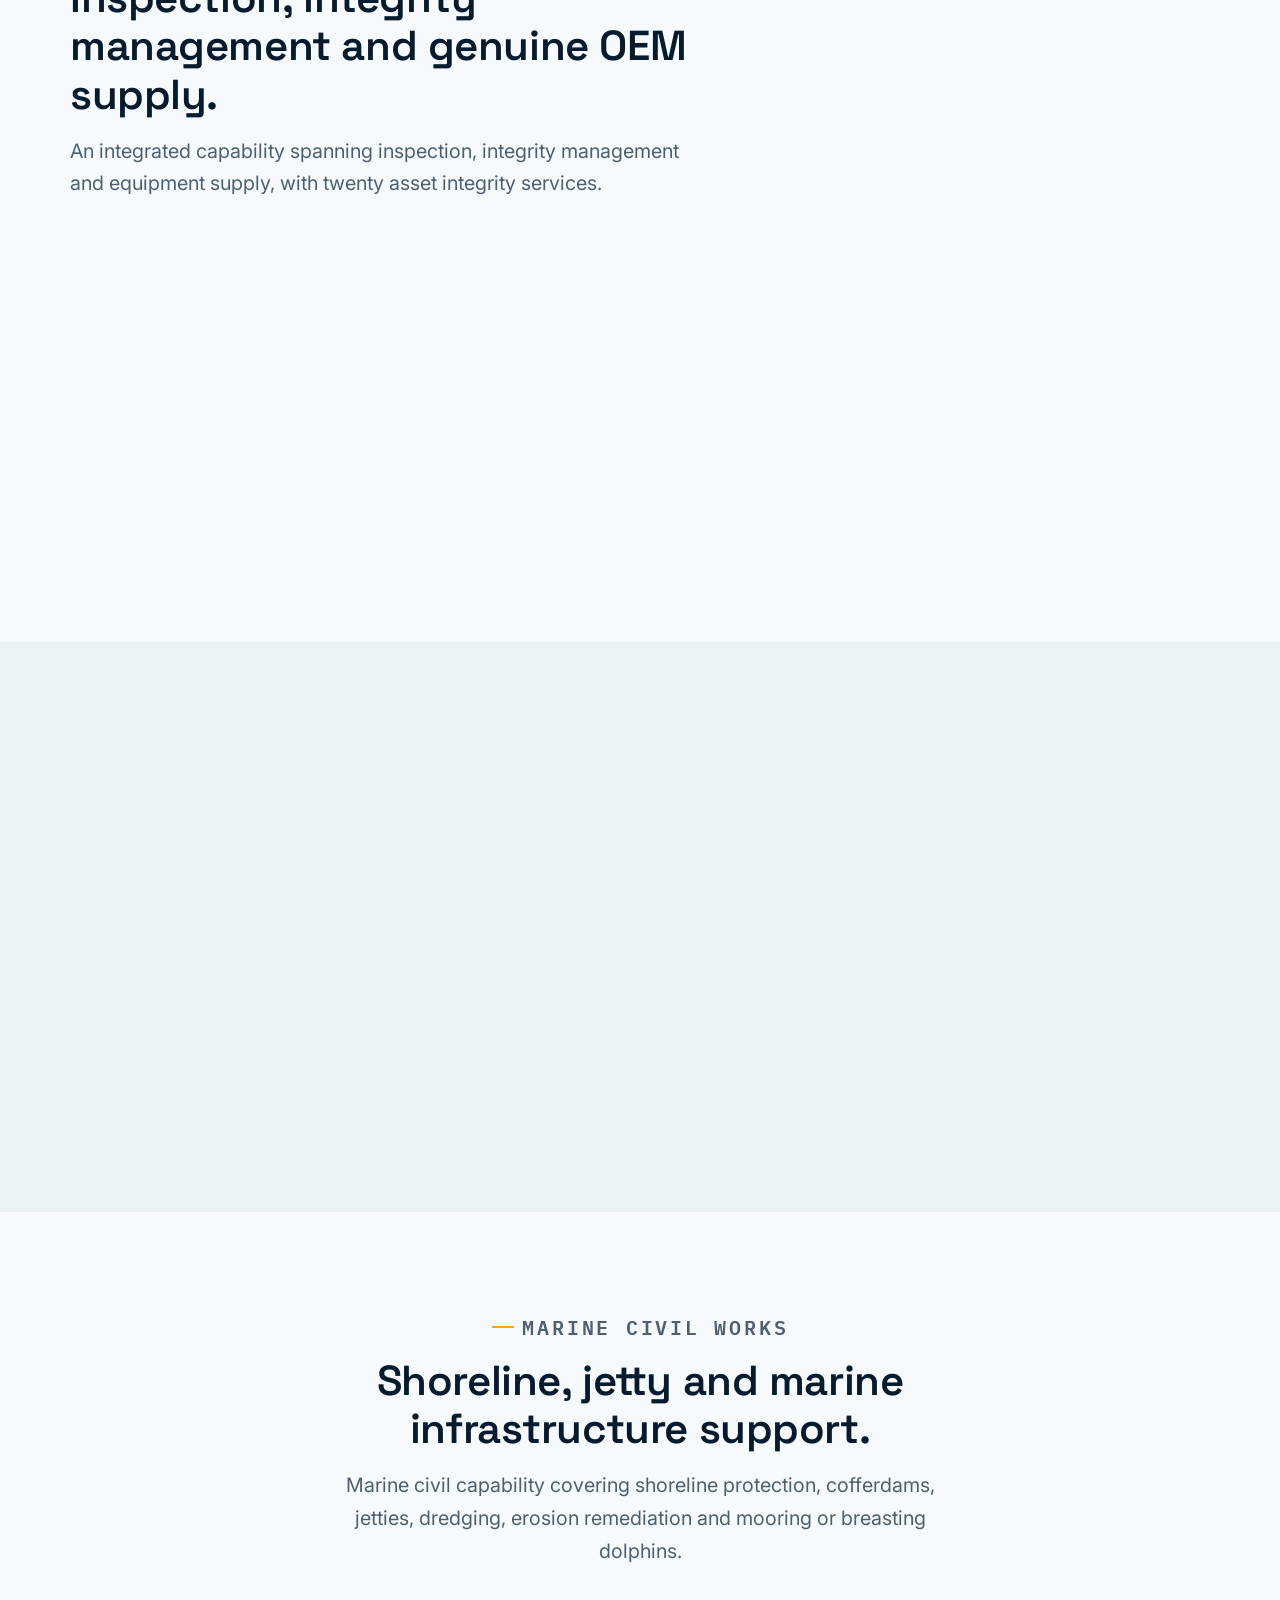
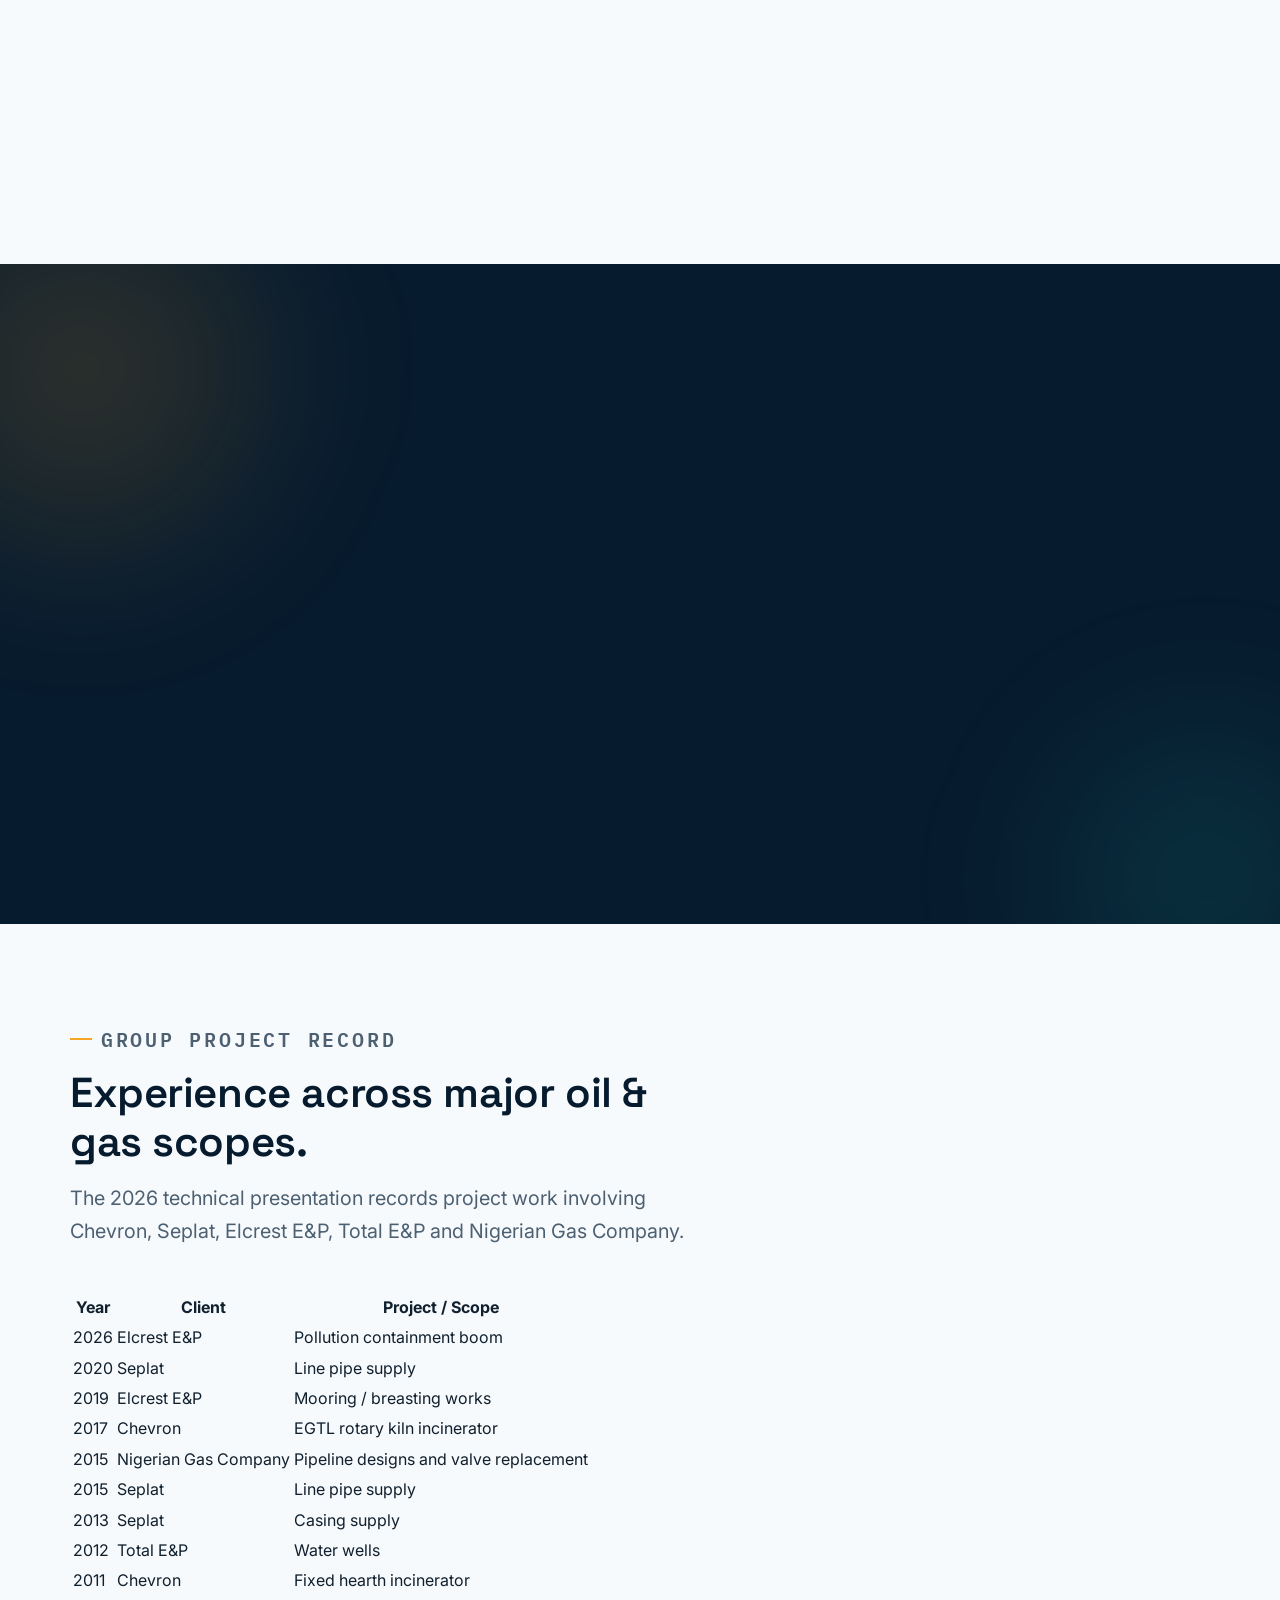
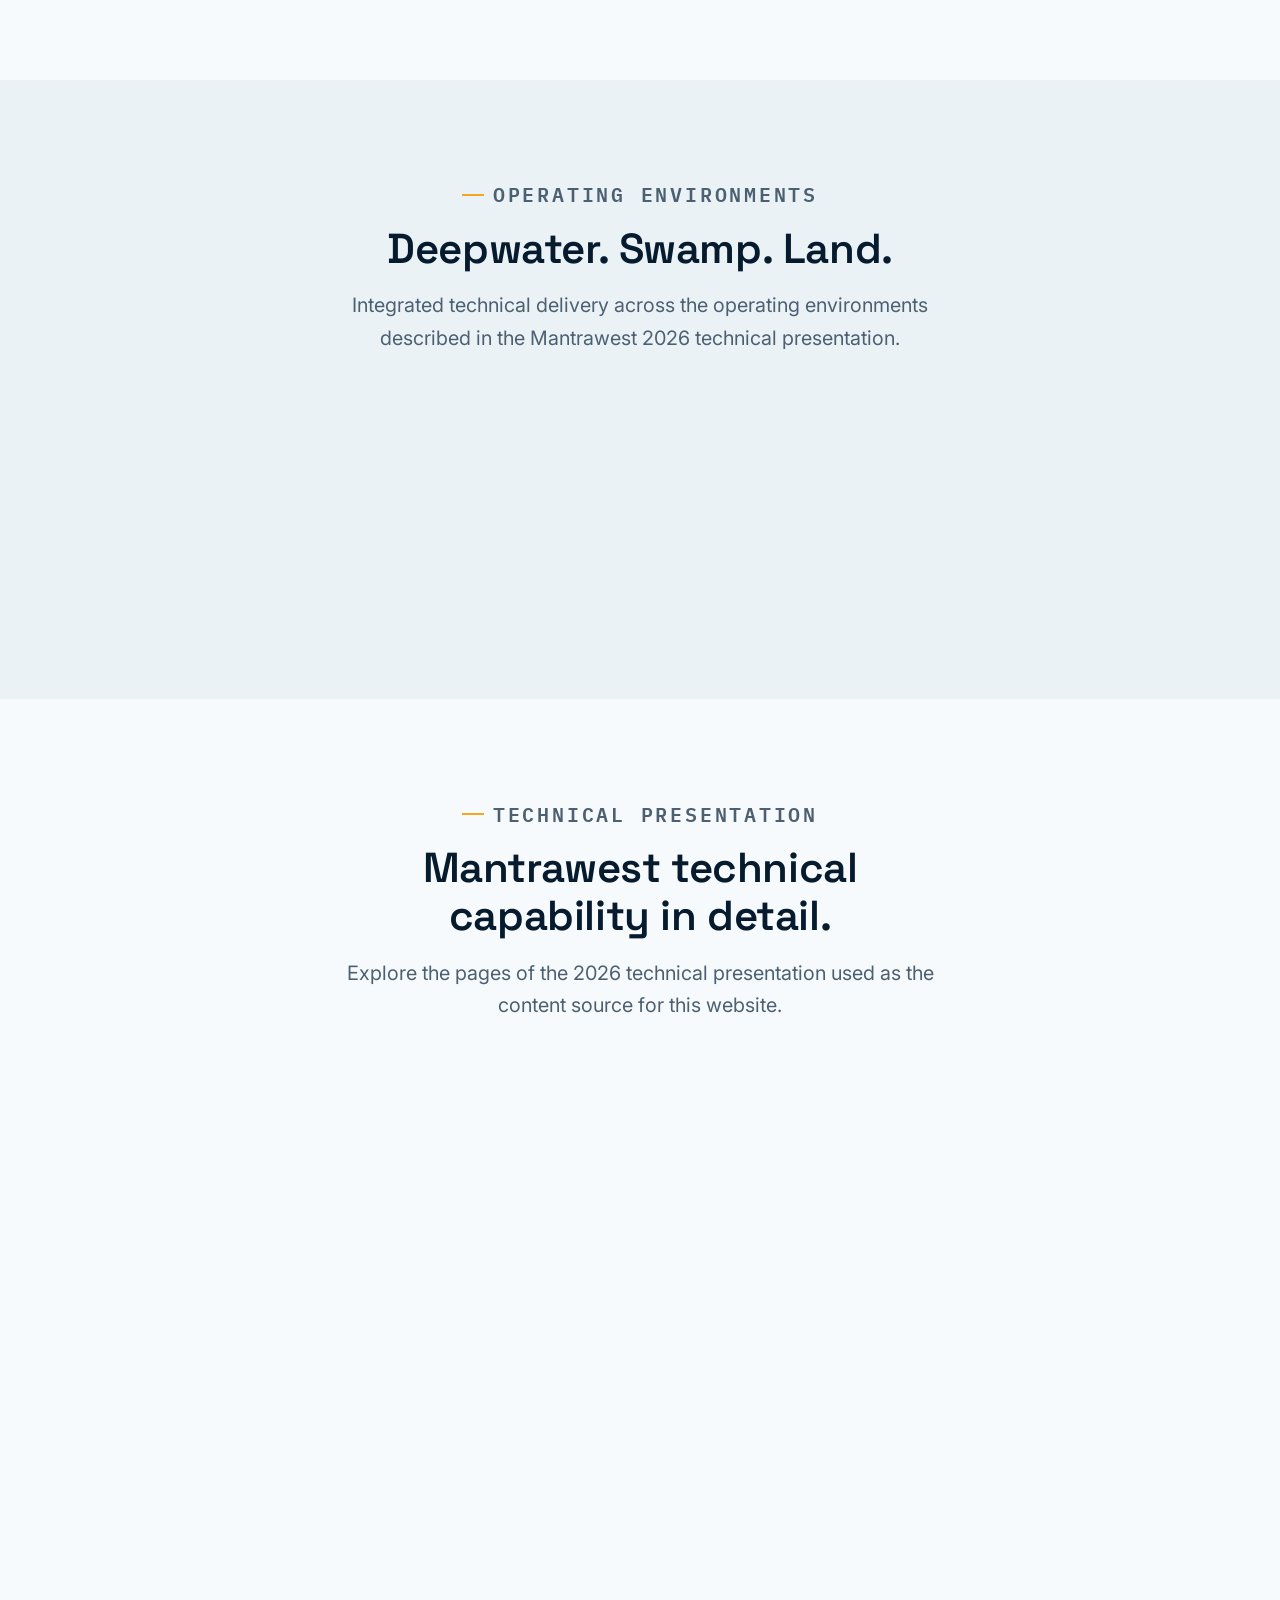
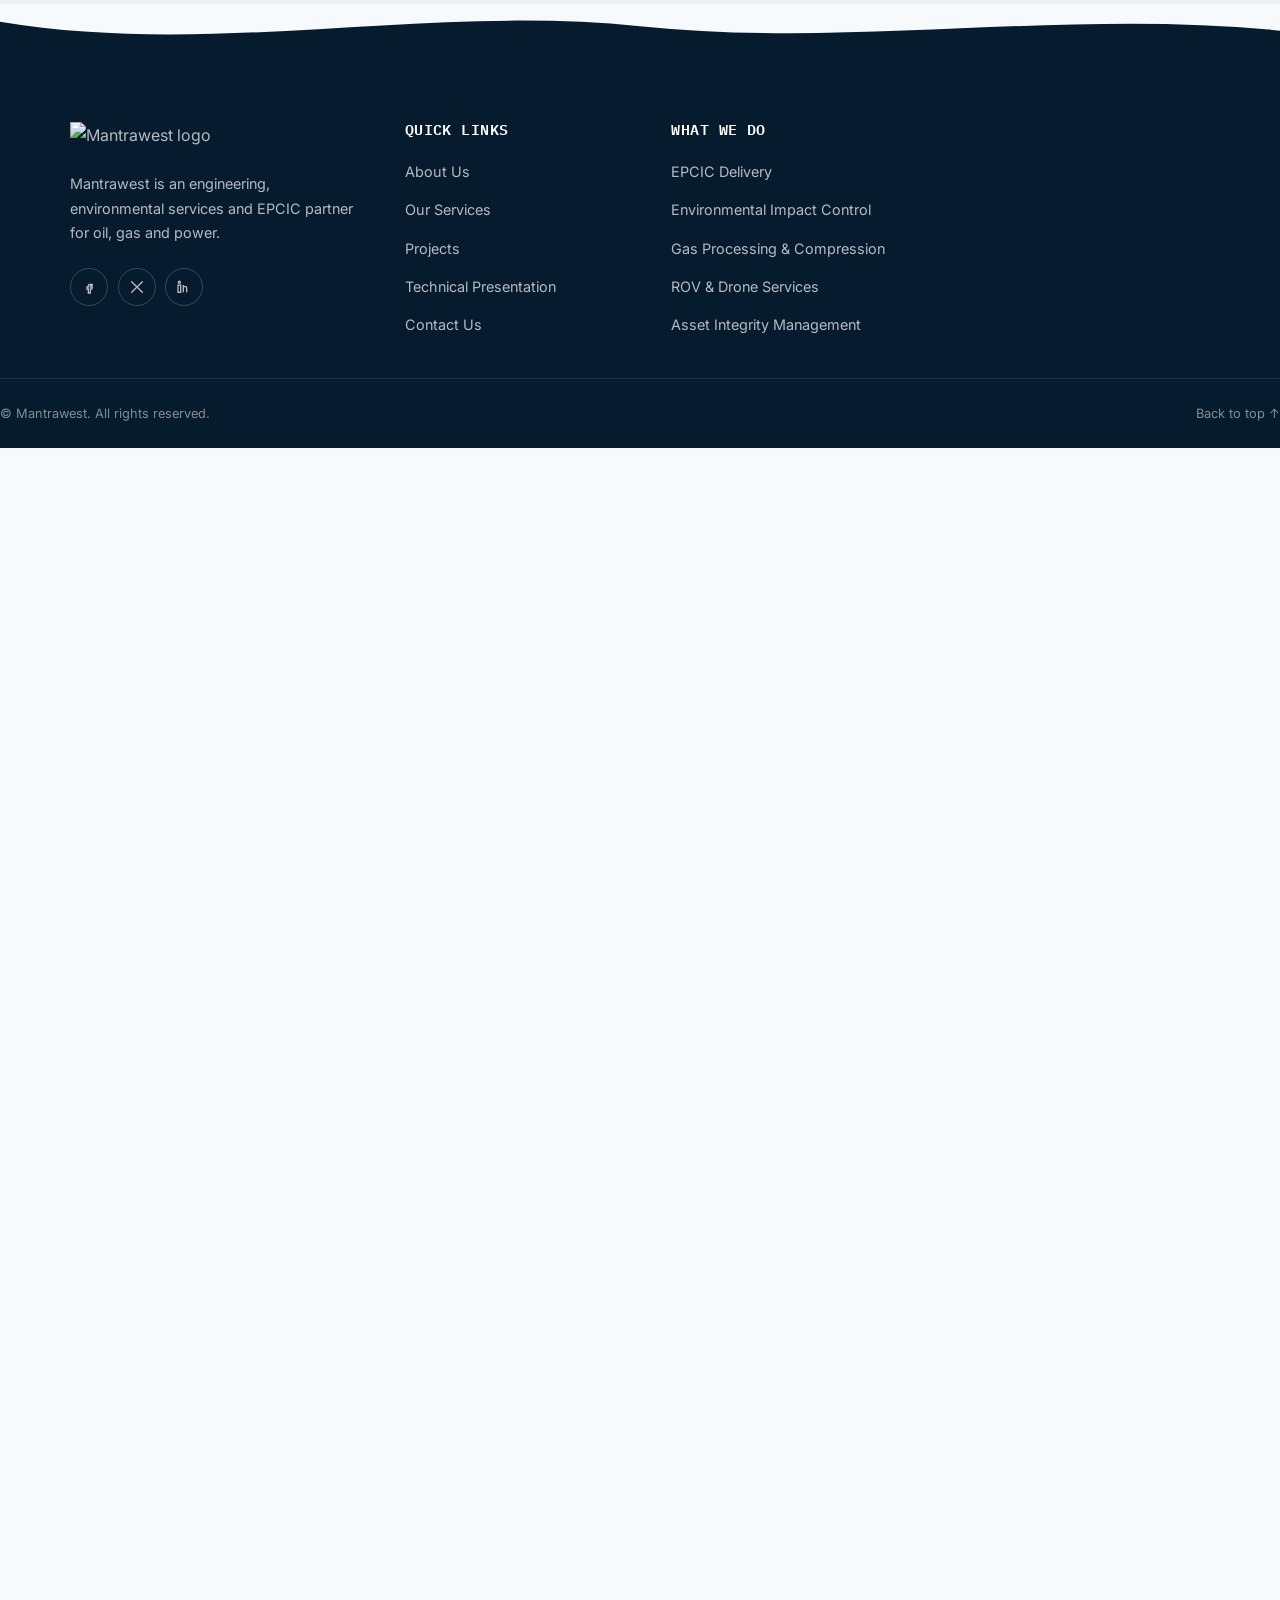
==== commit a70fd5d5: "Refactor header actions for improved clarity and user experience; add client portal page" ====
--- a/index.html
+++ b/index.html
@@ -48,70 +48,7 @@
 
     <link rel="stylesheet" href="style.css" />
 
-  <!-- Keep Client Login styled and animated like Get a Quote. -->
-  <style>
-    .header-actions .nav-portal-link {
-      position: relative;
-      overflow: hidden;
-      display: inline-flex;
-      align-items: center;
-      justify-content: center;
-      min-height: 44px;
-      padding: 0 16px;
-      border: 0;
-      border-radius: 999px;
-      background: linear-gradient(155deg, #ffc868, var(--amber) 45%, var(--amber-600));
-      color: var(--abyss);
-      font: inherit;
-      font-weight: 700;
-      white-space: nowrap;
-      cursor: pointer;
-      box-shadow: 0 12px 26px -8px rgba(245, 165, 36, 0.5),
-        inset 0 1px 0 rgba(255, 255, 255, 0.55),
-        inset 0 -3px 8px rgba(32, 20, 10, 0.14);
-      transition: transform 0.5s var(--spring),
-        box-shadow 0.45s var(--spring), background 0.3s ease;
-    }
-
-    .header-actions .nav-portal-link::before {
-      content: "";
-      position: absolute;
-      inset: 0;
-      pointer-events: none;
-      background: linear-gradient(
-        115deg,
-        transparent 30%,
-        rgba(255, 255, 255, 0.5) 48%,
-        transparent 66%
-      );
-      transform: translateX(-130%) skewX(-12deg);
-      transition: transform 0.7s ease;
-    }
-
-    .header-actions .nav-portal-link:hover::before {
-      transform: translateX(130%) skewX(-12deg);
-    }
-
-    .header-actions .nav-portal-link:hover {
-      transform: translateY(-4px) scale(1.045);
-      border-color: transparent;
-      background: linear-gradient(155deg, #ffc868, var(--amber) 45%, var(--amber-600));
-      color: var(--abyss);
-      box-shadow: 0 22px 36px -10px rgba(245, 165, 36, 0.65),
-        inset 0 1px 0 rgba(255, 255, 255, 0.7),
-        inset 0 -3px 8px rgba(32, 20, 10, 0.12);
-    }
-
-    .header-actions .nav-portal-link:active {
-      transform: translateY(-1px) scale(0.95);
-      transition-duration: 0.18s;
-    }
-
-    .header-actions .nav-portal-link:focus-visible {
-      outline: 2px solid var(--teal);
-      outline-offset: 3px;
-    }
-  </style>
+
   </head>
 
   <body>
@@ -163,14 +100,10 @@
           </ul>
         </nav>
 
-        <!-- HEADER ACTIONS
-           Get a Quote + Client Login
-      -->
-
+        <!-- HEADER ACTIONS: one entry point for client accounts -->
         <div class="header-actions">
-          <a href="#quote-form" class="btn btn-amber header-cta">
-            Get a Quote
-
+          <a href="client-portal.html" class="btn btn-amber header-cta">
+            Get Started
             <svg
               viewBox="0 0 24 24"
               fill="none"
@@ -185,17 +118,6 @@
               />
             </svg>
           </a>
-
-          <!-- CLIENT LOGIN -->
-
-          <button
-            type="button"
-            class="btn btn-amber nav-portal-link"
-            data-open-modal
-            aria-label="Open Client Login"
-          >
-            Client Login
-          </button>
 
           <!-- MOBILE MENU -->
 
@@ -2138,4 +2060,4 @@
   </footer>
   <script src="script.js" defer></script>
 </body>
-</html>+</html>
